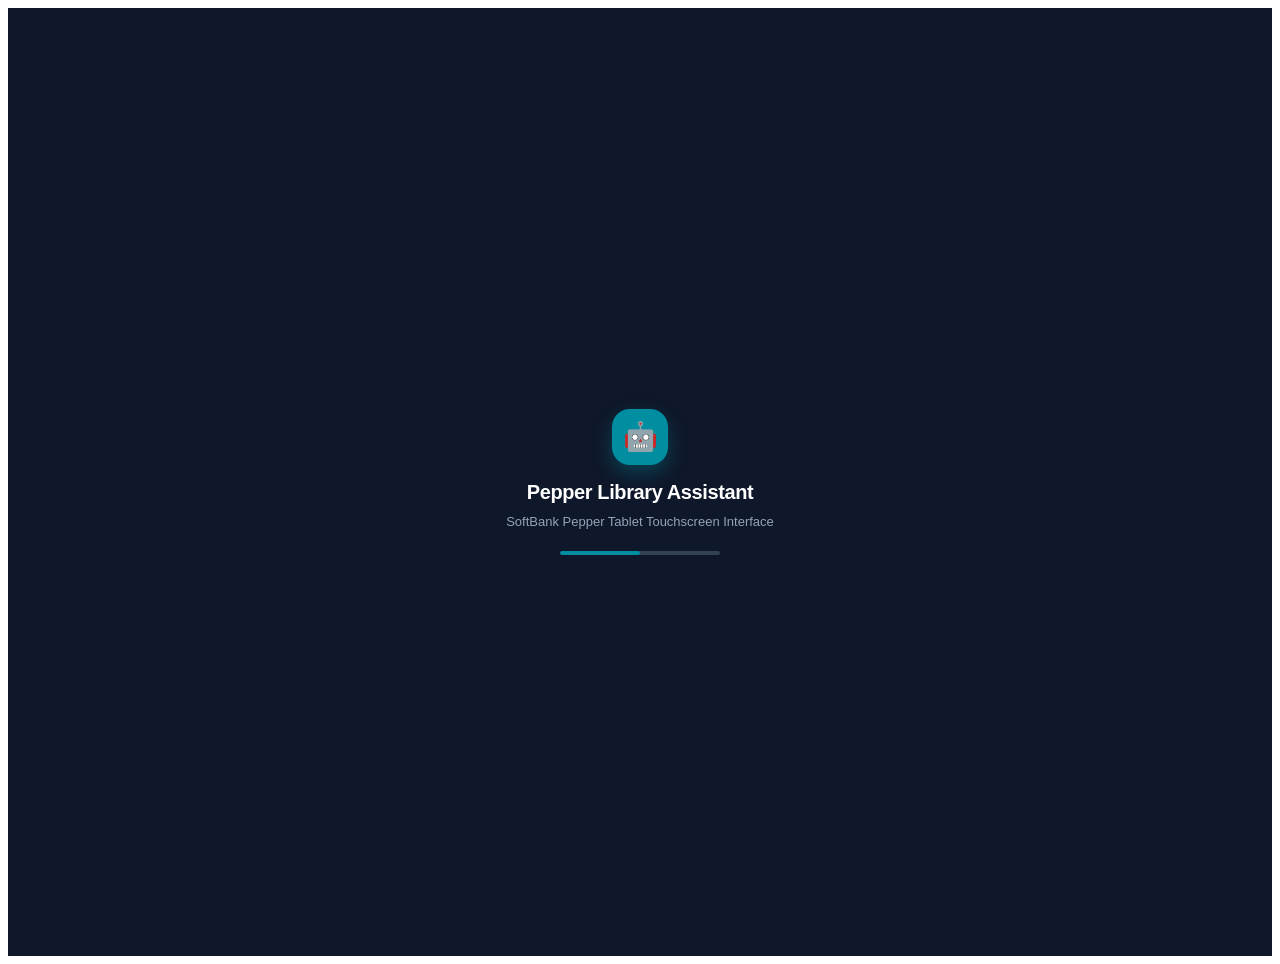
==== index.html @ d13c5a92 "Add files via upload" ====
<!doctype html>
<html lang="en">
  <head>
    <meta charset="UTF-8" />
    <meta name="viewport" content="width=device-width, initial-scale=1.0, maximum-scale=1.0, user-scalable=no, viewport-fit=cover" />
    <title>Pepper Library Assistant - Social Robot Kiosk</title>
    <meta name="description" content="Touchscreen interface for Pepper the social robot in a public library, featuring personalized book services, room bookings, interactive guide, and dynamic in-session privacy notice and sensor controls." />
    <meta property="og:title" content="Pepper Library Assistant - Social Robot Kiosk" />
    <meta property="og:description" content="Touchscreen interface for Pepper the social robot in a public library, featuring personalized book services, room bookings, interactive guide, and dynamic in-session privacy notice and sensor controls." />
    <meta property="og:type" content="website" />
    <meta name="twitter:card" content="summary_large_image" />

    <!-- Early Polyfills for Pepper Robot Tablet (Android 4.4 / 5.1 / 7.1 WebViews & Chrome 39+) -->
    <script>
      (function() {
        // 1. globalThis polyfill
        if (typeof globalThis === 'undefined') {
          window.globalThis = window;
        }

        // 2. crypto.randomUUID fallback
        if (!window.crypto) {
          window.crypto = {};
        }
        if (!window.crypto.randomUUID) {
          window.crypto.randomUUID = function() {
            return 'xxxxxxxx-xxxx-4xxx-yxxx-xxxxxxxxxxxx'.replace(/[xy]/g, function(c) {
              var r = Math.random() * 16 | 0, v = c === 'x' ? r : (r & 0x3 | 0x8);
              return v.toString(16);
            });
          };
        }

        // 3. requestIdleCallback fallback
        if (!window.requestIdleCallback) {
          window.requestIdleCallback = function(cb) {
            return setTimeout(function() { cb({ didTimeout: false, timeRemaining: function() { return 0; } }); }, 50);
          };
          window.cancelIdleCallback = function(id) { clearTimeout(id); };
        }

        // 4. Safe speech synthesis fallback
        if (!window.speechSynthesis) {
          window.speechSynthesis = {
            speak: function() {},
            cancel: function() {},
            getVoices: function() { return []; },
            onvoiceschanged: null
          };
        }

        // 5. Check if user already set lightweight mode
        try {
          if (localStorage.getItem('pepper_lightweight_mode') === 'true') {
            document.documentElement.className += ' pepper-lightweight-mode';
          }
        } catch(e) {}
      })();
    </script>
    <script type="module" crossorigin src="./assets/index-BY1Hb5cr.js"></script>
    <link rel="stylesheet" crossorigin href="./assets/index-Ngk61qVZ.css">
    <script type="module">import'data:text/javascript,if(!import.meta.resolve)throw Error("import.meta.resolve not supported")';import.meta.url;import("_").catch(()=>1);(async function*(){})().next();window.__vite_is_modern_browser=true</script>
    <script type="module">!function(){if(window.__vite_is_modern_browser)return;console.warn("vite: loading legacy chunks, syntax error above and the same error below should be ignored");var e=document.getElementById("vite-legacy-polyfill"),n=document.createElement("script");n.src=e.src,n.onload=function(){System.import(document.getElementById('vite-legacy-entry').getAttribute('data-src'))},document.body.appendChild(n)}();</script>
  </head>
  <body class="bg-slate-100 text-slate-800 antialiased select-none overflow-x-hidden">
    <div id="root">
      <!-- Fast initial splash while tablet CPU loads JavaScript bundle -->
      <div id="pepper-boot-screen" style="min-height:100vh;display:flex;flex-direction:column;align-items:center;justify-content:center;background:#0f172a;color:#f8fafc;font-family:-apple-system,BlinkMacSystemFont,'Segoe UI',Roboto,sans-serif;padding:24px;text-align:center;">
        <div style="width:56px;height:56px;border-radius:18px;background:#008EA0;display:flex;align-items:center;justify-content:center;margin-bottom:16px;box-shadow:0 8px 20px rgba(0,142,160,0.35);font-size:28px;">
          🤖
        </div>
        <h1 style="font-size:20px;font-weight:800;margin:0 0 8px 0;letter-spacing:-0.02em;color:#ffffff;">Pepper Library Assistant</h1>
        <p style="font-size:13px;color:#94a3b8;margin:0 0 20px 0;max-width:320px;line-height:1.5;">SoftBank Pepper Tablet Touchscreen Interface</p>
        <div style="width:160px;height:4px;background:#334155;border-radius:99px;overflow:hidden;position:relative;">
          <div style="width:50%;height:100%;background:#008EA0;border-radius:99px;animation:pepperLoader 1.4s infinite ease-in-out;"></div>
        </div>
        <style>@keyframes pepperLoader{0%{transform:translate(-100%)}to{transform:translate(200%)}}</style>
      </div>
    </div>
    <script nomodule>!function(){var e=document,t=e.createElement("script");if(!("noModule"in t)&&"onbeforeload"in t){var n=!1;e.addEventListener("beforeload",(function(e){if(e.target===t)n=!0;else if(!e.target.hasAttribute("nomodule")||!n)return;e.preventDefault()}),!0),t.type="module",t.src=".",e.head.appendChild(t),t.remove()}}();</script>
    <script nomodule crossorigin id="vite-legacy-polyfill" src="./assets/polyfills-legacy-9m2zp9nM.js"></script>
    <script nomodule crossorigin id="vite-legacy-entry" data-src="./assets/index-legacy-CbdjD0I3.js">System.import(document.getElementById('vite-legacy-entry').getAttribute('data-src'))</script>
  </body>
</html>
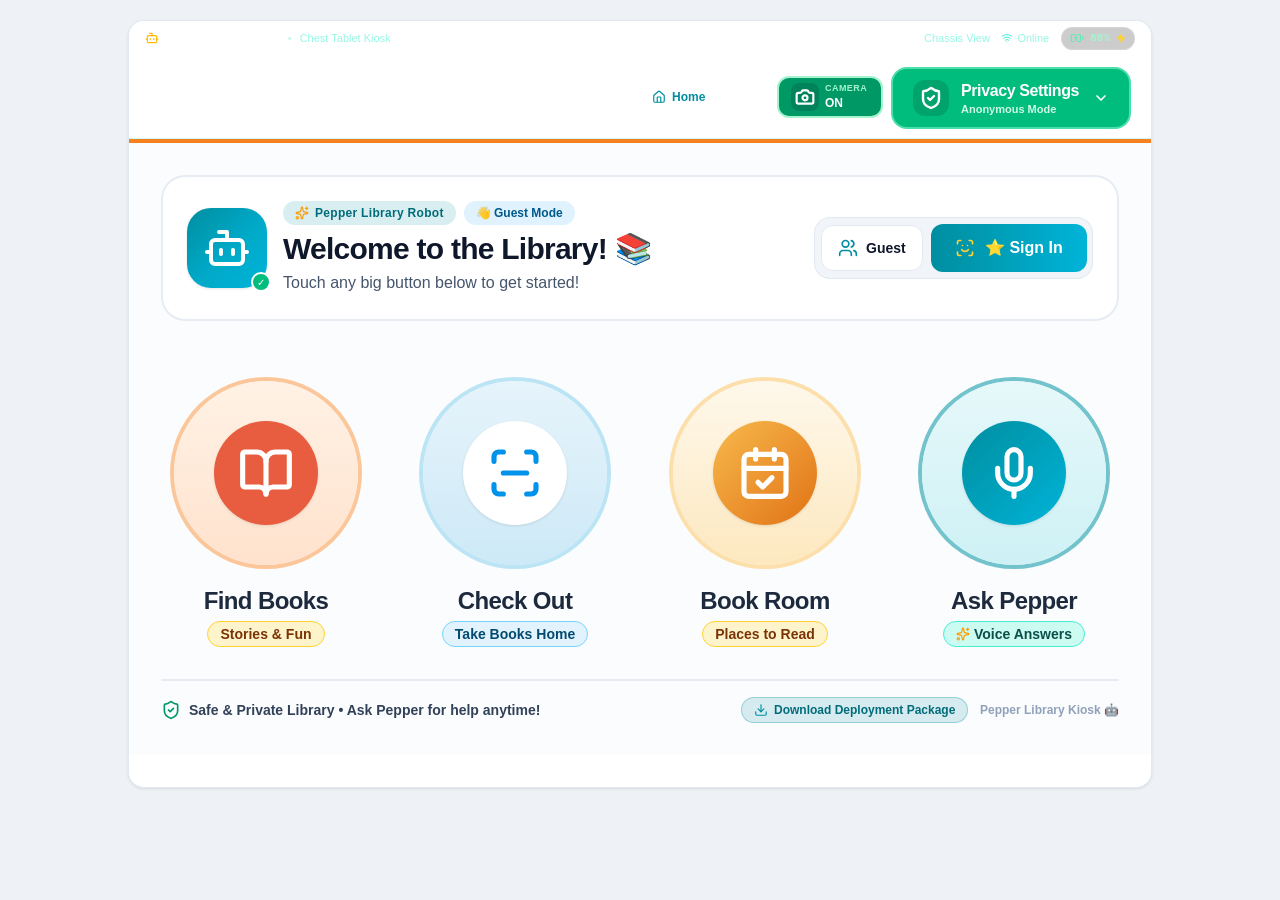
==== commit 2c7ea1e4: "Add files via upload" ====
--- a/index.html
+++ b/index.html
@@ -18,7 +18,80 @@
           window.globalThis = window;
         }
 
-        // 2. crypto.randomUUID fallback
+        // 2. Object.assign polyfill (Chrome < 45)
+        if (typeof Object.assign !== 'function') {
+          Object.assign = function(target) {
+            if (target === undefined || target === null) {
+              throw new TypeError('Cannot convert undefined or null to object');
+            }
+            var output = Object(target);
+            for (var index = 1; index < arguments.length; index++) {
+              var source = arguments[index];
+              if (source !== undefined && source !== null) {
+                for (var nextKey in source) {
+                  if (Object.prototype.hasOwnProperty.call(source, nextKey)) {
+                    output[nextKey] = source[nextKey];
+                  }
+                }
+              }
+            }
+            return output;
+          };
+        }
+
+        // 3. String.prototype polyfills (Chrome < 41)
+        if (!String.prototype.startsWith) {
+          String.prototype.startsWith = function(search, pos) {
+            return this.substr(!pos || pos < 0 ? 0 : +pos, search.length) === search;
+          };
+        }
+        if (!String.prototype.endsWith) {
+          String.prototype.endsWith = function(search, this_len) {
+            if (this_len === undefined || this_len > this.length) this_len = this.length;
+            return this.substring(this_len - search.length, this_len) === search;
+          };
+        }
+        if (!String.prototype.includes) {
+          String.prototype.includes = function(search, start) {
+            return this.indexOf(search, start) !== -1;
+          };
+        }
+
+        // 4. Array.prototype polyfills (Chrome < 47)
+        if (!Array.prototype.includes) {
+          Array.prototype.includes = function(searchElement, fromIndex) {
+            return this.indexOf(searchElement, fromIndex) !== -1;
+          };
+        }
+        if (!Array.prototype.find) {
+          Array.prototype.find = function(predicate) {
+            if (this == null) throw new TypeError('Array.prototype.find called on null or undefined');
+            if (typeof predicate !== 'function') throw new TypeError('predicate must be a function');
+            var list = Object(this);
+            var length = list.length >>> 0;
+            var thisArg = arguments[1];
+            for (var i = 0; i < length; i++) {
+              var value = list[i];
+              if (predicate.call(thisArg, value, i, list)) return value;
+            }
+            return undefined;
+          };
+        }
+        if (!Array.prototype.findIndex) {
+          Array.prototype.findIndex = function(predicate) {
+            if (this == null) throw new TypeError('Array.prototype.findIndex called on null or undefined');
+            if (typeof predicate !== 'function') throw new TypeError('predicate must be a function');
+            var list = Object(this);
+            var length = list.length >>> 0;
+            var thisArg = arguments[1];
+            for (var i = 0; i < length; i++) {
+              if (predicate.call(thisArg, list[i], i, list)) return i;
+            }
+            return -1;
+          };
+        }
+
+        // 5. crypto.randomUUID fallback
         if (!window.crypto) {
           window.crypto = {};
         }
@@ -31,7 +104,7 @@
           };
         }
 
-        // 3. requestIdleCallback fallback
+        // 6. requestIdleCallback fallback
         if (!window.requestIdleCallback) {
           window.requestIdleCallback = function(cb) {
             return setTimeout(function() { cb({ didTimeout: false, timeRemaining: function() { return 0; } }); }, 50);
@@ -39,7 +112,7 @@
           window.cancelIdleCallback = function(id) { clearTimeout(id); };
         }
 
-        // 4. Safe speech synthesis fallback
+        // 7. Safe speech synthesis fallback
         if (!window.speechSynthesis) {
           window.speechSynthesis = {
             speak: function() {},
@@ -49,16 +122,19 @@
           };
         }
 
-        // 5. Check if user already set lightweight mode
+        // 8. Auto-enable lightweight mode for Pepper Tablet (Android WebViews / Low-RAM)
         try {
-          if (localStorage.getItem('pepper_lightweight_mode') === 'true') {
+          var isPepperOrAndroid = /Android|Pepper|Mobile/i.test(navigator.userAgent) || window.screen.width <= 1280;
+          var userSetting = localStorage.getItem('pepper_lightweight_mode');
+          if (userSetting === 'true' || userSetting === null || isPepperOrAndroid) {
             document.documentElement.className += ' pepper-lightweight-mode';
+            if (document.body) document.body.className += ' pepper-tablet-mode';
           }
         } catch(e) {}
       })();
     </script>
-    <script type="module" crossorigin src="./assets/index-BY1Hb5cr.js"></script>
-    <link rel="stylesheet" crossorigin href="./assets/index-Ngk61qVZ.css">
+    <script type="module" crossorigin src="./assets/index-CNbv0RQC.js"></script>
+    <link rel="stylesheet" crossorigin href="./assets/index-7Qwb5c99.css">
     <script type="module">import'data:text/javascript,if(!import.meta.resolve)throw Error("import.meta.resolve not supported")';import.meta.url;import("_").catch(()=>1);(async function*(){})().next();window.__vite_is_modern_browser=true</script>
     <script type="module">!function(){if(window.__vite_is_modern_browser)return;console.warn("vite: loading legacy chunks, syntax error above and the same error below should be ignored");var e=document.getElementById("vite-legacy-polyfill"),n=document.createElement("script");n.src=e.src,n.onload=function(){System.import(document.getElementById('vite-legacy-entry').getAttribute('data-src'))},document.body.appendChild(n)}();</script>
   </head>
@@ -78,8 +154,8 @@
       </div>
     </div>
     <script nomodule>!function(){var e=document,t=e.createElement("script");if(!("noModule"in t)&&"onbeforeload"in t){var n=!1;e.addEventListener("beforeload",(function(e){if(e.target===t)n=!0;else if(!e.target.hasAttribute("nomodule")||!n)return;e.preventDefault()}),!0),t.type="module",t.src=".",e.head.appendChild(t),t.remove()}}();</script>
-    <script nomodule crossorigin id="vite-legacy-polyfill" src="./assets/polyfills-legacy-9m2zp9nM.js"></script>
-    <script nomodule crossorigin id="vite-legacy-entry" data-src="./assets/index-legacy-CbdjD0I3.js">System.import(document.getElementById('vite-legacy-entry').getAttribute('data-src'))</script>
+    <script nomodule crossorigin id="vite-legacy-polyfill" src="./assets/polyfills-legacy-BThvVB6j.js"></script>
+    <script nomodule crossorigin id="vite-legacy-entry" data-src="./assets/index-legacy-BF0voFy_.js">System.import(document.getElementById('vite-legacy-entry').getAttribute('data-src'))</script>
   </body>
 </html>
 
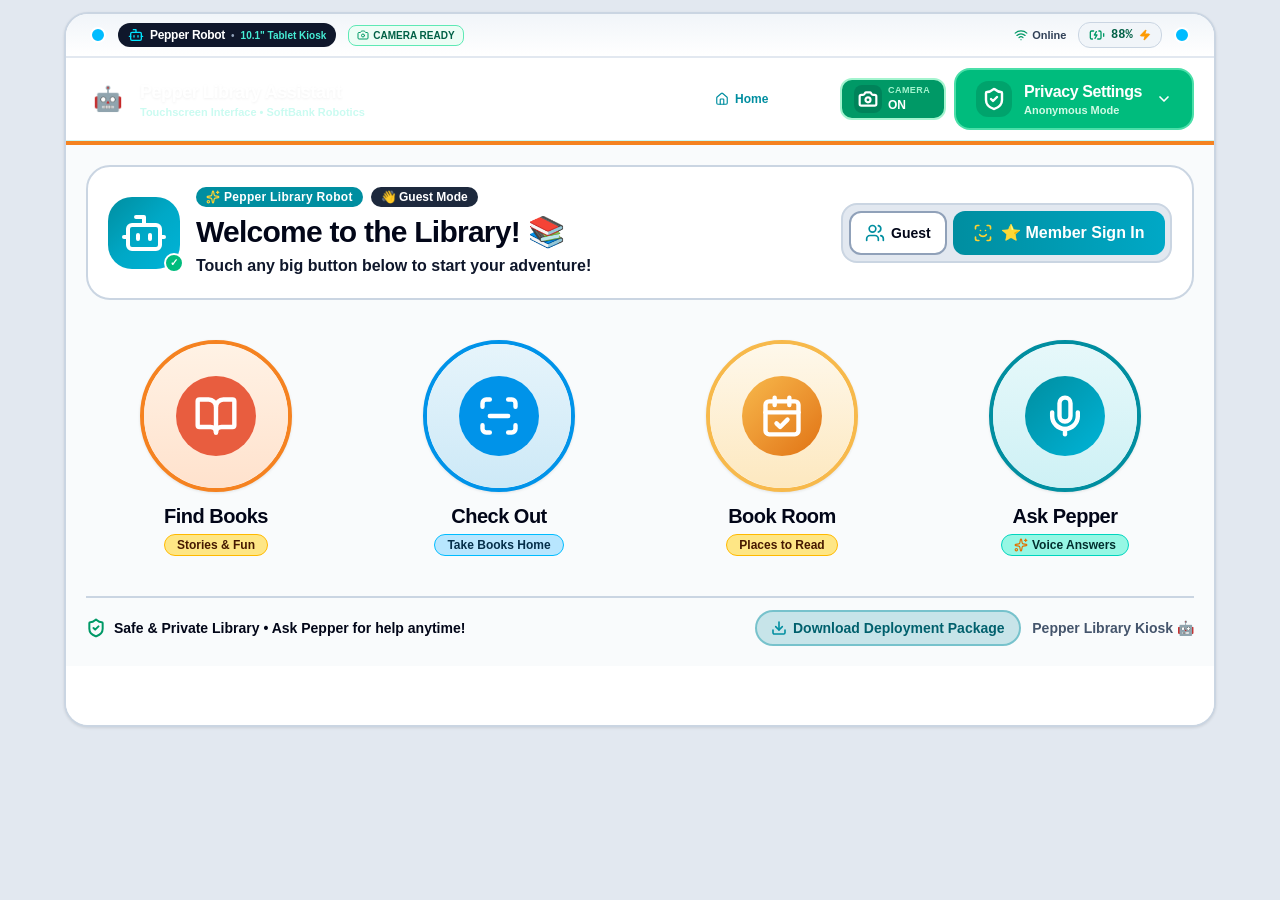
==== commit 08934a16: "Add files via upload" ====
--- a/index.html
+++ b/index.html
@@ -131,31 +131,82 @@
             if (document.body) document.body.className += ' pepper-tablet-mode';
           }
         } catch(e) {}
+        // 9. Auto-detect older Pepper WebView (Chrome < 61) and instantly load lite edition without pausing
+        try {
+          var supportsModules = 'noModule' in HTMLScriptElement.prototype;
+          var isPepperOrOldBrowser = !supportsModules || /Android\s*[45]|Pepper|Chrome\/[34]/i.test(navigator.userAgent);
+          if (isPepperOrOldBrowser && window.location.pathname.indexOf('pepper-tablet-lite') === -1) {
+            window.location.replace('/pepper-tablet-lite.html');
+          }
+        } catch(e) {}
       })();
     </script>
-    <script type="module" crossorigin src="./assets/index-CNbv0RQC.js"></script>
-    <link rel="stylesheet" crossorigin href="./assets/index-7Qwb5c99.css">
+    <script type="module" id="pepper-inlined-bundle">
+import'data:text/javascript,"assets/index-BffGiLJK.js";if(!import.meta.resolve)throw Error("import.meta.resolve not supported")';export function __vite_legacy_guard(){import.meta.url,import(`_`).catch(()=>1),(async function*(){})().next()}var e=Object.create,t=Object.defineProperty,n=Object.getOwnPropertyDescriptor,r=Object.getOwnPropertyNames,i=Object.getPrototypeOf,a=Object.prototype.hasOwnProperty,o=(e,t)=>()=>(t||(e((t={exports:{}}).exports,t),e=null),t.exports),s=(e,i,o,s)=>{if(i&&typeof i==`object`||typeof i==`function`)for(var c=r(i),l=0,u=c.length,d;l<u;l++)d=c[l],!a.call(e,d)&&d!==o&&t(e,d,{get:(e=>i[e]).bind(null,d),enumerable:!(s=n(i,d))||s.enumerable});return e},c=(n,r,o)=>(o=n==null?{}:e(i(n)),s(r||!n||!n.__esModule||!a.call(n,`default`)?t(o,`default`,{value:n,enumerable:!0}):o,n));(function(){let e=document.createElement(`link`).relList;if(e&&e.supports&&e.supports(`modulepreload`))return;for(let e of document.querySelectorAll(`link[rel="modulepreload"]`))n(e);new MutationObserver(e=>{for(let t of e)if(t.type===`childList`)for(let e of t.addedNodes)e.tagName===`LINK`&&e.rel===`modulepreload`&&n(e)}).observe(document,{childList:!0,subtree:!0});function t(e){let t={};return e.integrity&&(t.integrity=e.integrity),e.referrerPolicy&&(t.referrerPolicy=e.referrerPolicy),t.credentials=e.crossOrigin===`use-credentials`?`include`:e.crossOrigin===`anonymous`?`omit`:`same-origin`,t}function n(e){if(e.ep)return;e.ep=!0;let n=t(e);fetch(e.href,n)}})();var l=o((e=>{var t=Symbol.for(`react.transitional.element`),n=Symbol.for(`react.portal`),r=Symbol.for(`react.fragment`),i=Symbol.for(`react.strict_mode`),a=Symbol.for(`react.profiler`),o=Symbol.for(`react.consumer`),s=Symbol.for(`react.context`),c=Symbol.for(`react.forward_ref`),l=Symbol.for(`react.suspense`),u=Symbol.for(`react.memo`),d=Symbol.for(`react.lazy`),f=Symbol.for(`react.activity`),p=Symbol.for(`react.view_transition`),m=Symbol.iterator;function h(e){return typeof e!=`object`||!e?null:(e=m&&e[m]||e[`@@iterator`],typeof e==`function`?e:null)}var g={isMounted:function(){return!1},enqueueForceUpdate:function(){},enqueueReplaceState:function(){},enqueueSetState:function(){}},_=Object.assign,v={};function y(e,t,n){this.props=e,this.context=t,this.refs=v,this.updater=n||g}y.prototype.isReactComponent={},y.prototype.setState=function(e,t){if(typeof e!=`object`&&typeof e!=`function`&&e!=null)throw Error(`takes an object of state variables to update or a function which returns an object of state variables.`);this.updater.enqueueSetState(this,e,t,`setState`)},y.prototype.forceUpdate=function(e){this.updater.enqueueForceUpdate(this,e,`forceUpdate`)};function b(){}b.prototype=y.prototype;function x(e,t,n){this.props=e,this.context=t,this.refs=v,this.updater=n||g}var S=x.prototype=new b;S.constructor=x,_(S,y.prototype),S.isPureReactComponent=!0;var ee=Array.isArray;function te(){}var C={H:null,A:null,T:null,S:null},ne=Object.prototype.hasOwnProperty;function w(e,n,r){var i=r.ref;return{$$typeof:t,type:e,key:n,ref:i===void 0?null:i,props:r}}function T(e,t){return w(e.type,t,e.props)}function E(e){return typeof e==`object`&&!!e&&e.$$typeof===t}function re(e){var t={"=":`=0`,":":`=2`};return`$`+e.replace(/[=:]/g,function(e){return t[e]})}var ie=/\/+/g;function ae(e,t){return typeof e==`object`&&e&&e.key!=null?re(``+e.key):t.toString(36)}function D(e){switch(e.status){case`fulfilled`:return e.value;case`rejected`:throw e.reason;default:switch(typeof e.status==`string`?e.then(te,te):(e.status=`pending`,e.then(function(t){e.status===`pending`&&(e.status=`fulfilled`,e.value=t)},function(t){e.status===`pending`&&(e.status=`rejected`,e.reason=t)})),e.status){case`fulfilled`:return e.value;case`rejected`:throw e.reason}}throw e}function oe(e,r,i,a,o){var s=typeof e;(s===`undefined`||s===`boolean`)&&(e=null);var c=!1;if(e===null)c=!0;else switch(s){case`bigint`:case`string`:case`number`:c=!0;break;case`object`:switch(e.$$typeof){case t:case n:c=!0;break;case d:return c=e._init,oe(c(e._payload),r,i,a,o)}}if(c)return o=o(e),c=a===``?`.`+ae(e,0):a,ee(o)?(i=``,c!=null&&(i=c.replace(ie,`$&/`)+`/`),oe(o,r,i,``,function(e){return e})):o!=null&&(E(o)&&(o=T(o,i+(o.key==null||e&&e.key===o.key?``:(``+o.key).replace(ie,`$&/`)+`/`)+c)),r.push(o)),1;c=0;var l=a===``?`.`:a+`:`;if(ee(e))for(var u=0;u<e.length;u++)a=e[u],s=l+ae(a,u),c+=oe(a,r,i,s,o);else if(u=h(e),typeof u==`function`)for(e=u.call(e),u=0;!(a=e.next()).done;)a=a.value,s=l+ae(a,u++),c+=oe(a,r,i,s,o);else if(s===`object`){if(typeof e.then==`function`)return oe(D(e),r,i,a,o);throw r=String(e),Error(`Objects are not valid as a React child (found: `+(r===`[object Object]`?`object with keys {`+Object.keys(e).join(`, `)+`}`:r)+`). If you meant to render a collection of children, use an array instead.`)}return c}function O(e,t,n){if(e==null)return e;var r=[],i=0;return oe(e,r,``,``,function(e){return t.call(n,e,i++)}),r}function se(e){if(e._status===-1){var t=e._result,n=t();n.then(function(t){(e._status===0||e._status===-1)&&(e._status=1,e._result=t,n.status===void 0&&(n.status=`fulfilled`,n.value=t))},function(t){(e._status===0||e._status===-1)&&(e._status=2,e._result=t,n.status===void 0&&(n.status=`rejected`,n.reason=t))}),e._status===-1&&(e._status=0,e._result=n)}if(e._status===1)return e._result.default;throw e._result}var ce=typeof reportError==`function`?reportError:function(e){if(typeof window==`object`&&typeof window.ErrorEvent==`function`){var t=new window.ErrorEvent(`error`,{bubbles:!0,cancelable:!0,message:typeof e==`object`&&e&&typeof e.message==`string`?String(e.message):String(e),error:e});if(!window.dispatchEvent(t))return}else if(typeof process==`object`&&typeof process.emit==`function`){process.emit(`uncaughtException`,e);return}console.error(e)};function le(e){var t=C.T,n={};n.types=t===null?null:t.types,C.T=n;try{var r=e(),i=C.S;i!==null&&i(n,r),typeof r==`object`&&r&&typeof r.then==`function`&&r.then(te,ce)}catch(e){ce(e)}finally{t!==null&&n.types!==null&&(t.types=n.types),C.T=t}}function ue(e){var t=C.T;if(t!==null){var n=t.types;n===null?t.types=[e]:n.indexOf(e)===-1&&n.push(e)}else le(ue.bind(null,e))}var k={map:O,forEach:function(e,t,n){O(e,function(){t.apply(this,arguments)},n)},count:function(e){var t=0;return O(e,function(){t++}),t},toArray:function(e){return O(e,function(e){return e})||[]},only:function(e){if(!E(e))throw Error(`React.Children.only expected to receive a single React element child.`);return e}};e.Activity=f,e.Children=k,e.Component=y,e.Fragment=r,e.Profiler=a,e.PureComponent=x,e.StrictMode=i,e.Suspense=l,e.ViewTransition=p,e.__CLIENT_INTERNALS_DO_NOT_USE_OR_WARN_USERS_THEY_CANNOT_UPGRADE=C,e.__COMPILER_RUNTIME={__proto__:null,c:function(e){return C.H.useMemoCache(e)}},e.addTransitionType=ue,e.cache=function(e){return function(){return e.apply(null,arguments)}},e.cacheSignal=function(){return null},e.cloneElement=function(e,t,n){if(e==null)throw Error(`The argument must be a React element, but you passed `+e+`.`);var r=_({},e.props),i=e.key;if(t!=null)for(a in t.key!==void 0&&(i=``+t.key),t)!ne.call(t,a)||a===`key`||a===`__self`||a===`__source`||a===`ref`&&t.ref===void 0||(r[a]=t[a]);var a=arguments.length-2;if(a===1)r.children=n;else if(1<a){for(var o=Array(a),s=0;s<a;s++)o[s]=arguments[s+2];r.children=o}return w(e.type,i,r)},e.createContext=function(e){return e={$$typeof:s,_currentValue:e,_currentValue2:e,_threadCount:0,Provider:null,Consumer:null},e.Provider=e,e.Consumer={$$typeof:o,_context:e},e},e.createElement=function(e,t,n){var r,i={},a=null;if(t!=null)for(r in t.key!==void 0&&(a=``+t.key),t)ne.call(t,r)&&r!==`key`&&r!==`__self`&&r!==`__source`&&(i[r]=t[r]);var o=arguments.length-2;if(o===1)i.children=n;else if(1<o){for(var s=Array(o),c=0;c<o;c++)s[c]=arguments[c+2];i.children=s}if(e&&e.defaultProps)for(r in o=e.defaultProps,o)i[r]===void 0&&(i[r]=o[r]);return w(e,a,i)},e.createRef=function(){return{current:null}},e.forwardRef=function(e){return{$$typeof:c,render:e}},e.isValidElement=E,e.lazy=function(e){return{$$typeof:d,_payload:{_status:-1,_result:e},_init:se}},e.memo=function(e,t){return{$$typeof:u,type:e,compare:t===void 0?null:t}},e.startTransition=le,e.unstable_useCacheRefresh=function(){return C.H.useCacheRefresh()},e.use=function(e){return C.H.use(e)},e.useActionState=function(e,t,n){return C.H.useActionState(e,t,n)},e.useCallback=function(e,t){return C.H.useCallback(e,t)},e.useContext=function(e){return C.H.useContext(e)},e.useDebugValue=function(){},e.useDeferredValue=function(e,t){return C.H.useDeferredValue(e,t)},e.useEffect=function(e,t){return C.H.useEffect(e,t)},e.useEffectEvent=function(e){return C.H.useEffectEvent(e)},e.useId=function(){return C.H.useId()},e.useImperativeHandle=function(e,t,n){return C.H.useImperativeHandle(e,t,n)},e.useInsertionEffect=function(e,t){return C.H.useInsertionEffect(e,t)},e.useLayoutEffect=function(e,t){return C.H.useLayoutEffect(e,t)},e.useMemo=function(e,t){return C.H.useMemo(e,t)},e.useOptimistic=function(e,t){return C.H.useOptimistic(e,t)},e.useReducer=function(e,t,n){return C.H.useReducer(e,t,n)},e.useRef=function(e){return C.H.useRef(e)},e.useState=function(e){return C.H.useState(e)},e.useSyncExternalStore=function(e,t,n){return C.H.useSyncExternalStore(e,t,n)},e.useTransition=function(){return C.H.useTransition()},e.version=`19.3.0`})),u=o(((e,t)=>{t.exports=l()})),d=o((e=>{function t(e,t){var n=e.length;e.push(t);a:for(;0<n;){var r=n-1>>>1,a=e[r];if(0<i(a,t))e[r]=t,e[n]=a,n=r;else break a}}function n(e){return e.length===0?null:e[0]}function r(e){if(e.length===0)return null;var t=e[0],n=e.pop();if(n!==t){e[0]=n;a:for(var r=0,a=e.length,o=a>>>1;r<o;){var s=2*(r+1)-1,c=e[s],l=s+1,u=e[l];if(0>i(c,n))l<a&&0>i(u,c)?(e[r]=u,e[l]=n,r=l):(e[r]=c,e[s]=n,r=s);else if(l<a&&0>i(u,n))e[r]=u,e[l]=n,r=l;else break a}}return t}function i(e,t){var n=e.sortIndex-t.sortIndex;return n===0?e.id-t.id:n}if(e.unstable_now=void 0,typeof performance==`object`&&typeof performance.now==`function`){var a=performance;e.unstable_now=function(){return a.now()}}else{var o=Date,s=o.now();e.unstable_now=function(){return o.now()-s}}var c=[],l=[],u=1,d=null,f=3,p=!1,m=!1,h=!1,g=!1,_=typeof setTimeout==`function`?setTimeout:null,v=typeof clearTimeout==`function`?clearTimeout:null,y=typeof setImmediate<`u`?setImmediate:null;function b(e){for(var i=n(l);i!==null;){if(i.callback===null)r(l);else if(i.startTime<=e)r(l),i.sortIndex=i.expirationTime,t(c,i);else break;i=n(l)}}function x(e){if(h=!1,b(e),!m){if(n(c)!==null)m=!0,S||(S=!0,T());else{var t=n(l);t!==null&&ie(x,t.startTime-e)}}}var S=!1,ee=-1,te=5,C=-1;function ne(){return g?!0:!(e.unstable_now()-C<te)}function w(){if(g=!1,S){var t=e.unstable_now();C=t;var i=!0;try{a:{m=!1,h&&(h=!1,v(ee),ee=-1),p=!0;var a=f;try{b:{for(b(t),d=n(c);d!==null&&!(d.expirationTime>t&&ne());){var o=d.callback;if(typeof o==`function`){d.callback=null,f=d.priorityLevel;var s=o(d.expirationTime<=t);if(t=e.unstable_now(),typeof s==`function`){d.callback=s,b(t),i=!0;break b}d===n(c)&&r(c),b(t)}else r(c);d=n(c)}if(d!==null)i=!0;else{var u=n(l);u!==null&&ie(x,u.startTime-t),i=!1}}break a}finally{d=null,f=a,p=!1}i=void 0}}finally{i?T():S=!1}}}var T;if(typeof y==`function`)T=function(){y(w)};else if(typeof MessageChannel<`u`){var E=new MessageChannel,re=E.port2;E.port1.onmessage=w,T=function(){re.postMessage(null)}}else T=function(){_(w,0)};function ie(t,n){ee=_(function(){t(e.unstable_now())},n)}e.unstable_IdlePriority=5,e.unstable_ImmediatePriority=1,e.unstable_LowPriority=4,e.unstable_NormalPriority=3,e.unstable_Profiling=null,e.unstable_UserBlockingPriority=2,e.unstable_cancelCallback=function(e){e.callback=null},e.unstable_forceFrameRate=function(e){0>e||125<e?console.error(`forceFrameRate takes a positive int between 0 and 125, forcing frame rates higher than 125 fps is not supported`):te=0<e?Math.floor(1e3/e):5},e.unstable_getCurrentPriorityLevel=function(){return f},e.unstable_next=function(e){switch(f){case 1:case 2:case 3:var t=3;break;default:t=f}var n=f;f=t;try{return e()}finally{f=n}},e.unstable_requestPaint=function(){g=!0},e.unstable_runWithPriority=function(e,t){switch(e){case 1:case 2:case 3:case 4:case 5:break;default:e=3}var n=f;f=e;try{return t()}finally{f=n}},e.unstable_scheduleCallback=function(r,i,a){var o=e.unstable_now();switch(typeof a==`object`&&a?(a=a.delay,a=typeof a==`number`&&0<a?o+a:o):a=o,r){case 1:var s=-1;break;case 2:s=250;break;case 5:s=1073741823;break;case 4:s=1e4;break;default:s=5e3}return s=a+s,r={id:u++,callback:i,priorityLevel:r,startTime:a,expirationTime:s,sortIndex:-1},a>o?(r.sortIndex=a,t(l,r),n(c)===null&&r===n(l)&&(h?(v(ee),ee=-1):h=!0,ie(x,a-o))):(r.sortIndex=s,t(c,r),m||p||(m=!0,S||(S=!0,T()))),r},e.unstable_shouldYield=ne,e.unstable_wrapCallback=function(e){var t=f;return function(){var n=f;f=t;try{return e.apply(this,arguments)}finally{f=n}}}})),f=o(((e,t)=>{t.exports=d()})),p=o((e=>{var t=u();function n(e){var t=`https://react.dev/errors/`+e;if(1<arguments.length){t+=`?args[]=`+encodeURIComponent(arguments[1]);for(var n=2;n<arguments.length;n++)t+=`&args[]=`+encodeURIComponent(arguments[n])}return`Minified React error #`+e+`; visit `+t+` for the full message or use the non-minified dev environment for full errors and additional helpful warnings.`}function r(){}var i={d:{f:r,r:function(){throw Error(n(522))},D:r,C:r,L:r,m:r,X:r,S:r,M:r},p:0,findDOMNode:null},a=Symbol.for(`react.portal`),o=Symbol.for(`react.recoverable`),s=Symbol.for(`react.optimistic_key`);function c(e,t,n){var r=3<arguments.length&&arguments[3]!==void 0?arguments[3]:null;return{$$typeof:a,key:r==null?null:r===s?s:``+r,children:e,containerInfo:t,implementation:n}}var l=t.__CLIENT_INTERNALS_DO_NOT_USE_OR_WARN_USERS_THEY_CANNOT_UPGRADE;function d(e,t){if(e===`font`)return``;if(typeof t==`string`)return t===`use-credentials`?t:``}e.__DOM_INTERNALS_DO_NOT_USE_OR_WARN_USERS_THEY_CANNOT_UPGRADE=i,e.browser=function(e){return{$$typeof:o,_reason:e}},e.createPortal=function(e,t){var r=2<arguments.length&&arguments[2]!==void 0?arguments[2]:null;if(!t||t.nodeType!==1&&t.nodeType!==9&&t.nodeType!==11)throw Error(n(299));return c(e,t,null,r)},e.flushSync=function(e){var t=l.T,n=i.p;try{if(l.T=null,i.p=2,e)return e()}finally{l.T=t,i.p=n,i.d.f()}},e.preconnect=function(e,t){typeof e==`string`&&(t?(t=t.crossOrigin,t=typeof t==`string`?t===`use-credentials`?t:``:void 0):t=null,i.d.C(e,t))},e.prefetchDNS=function(e){typeof e==`string`&&i.d.D(e)},e.preinit=function(e,t){if(typeof e==`string`&&t&&typeof t.as==`string`){var n=t.as,r=d(n,t.crossOrigin),a=typeof t.integrity==`string`?t.integrity:void 0,o=typeof t.fetchPriority==`string`?t.fetchPriority:void 0;n===`style`?i.d.S(e,typeof t.precedence==`string`?t.precedence:void 0,{crossOrigin:r,integrity:a,fetchPriority:o}):n===`script`&&i.d.X(e,{crossOrigin:r,integrity:a,fetchPriority:o,nonce:typeof t.nonce==`string`?t.nonce:void 0})}},e.preinitModule=function(e,t){if(typeof e==`string`){if(typeof t==`object`&&t){if(t.as==null||t.as===`script`){var n=d(t.as,t.crossOrigin);i.d.M(e,{crossOrigin:n,integrity:typeof t.integrity==`string`?t.integrity:void 0,nonce:typeof t.nonce==`string`?t.nonce:void 0,fetchPriority:typeof t.fetchPriority==`string`?t.fetchPriority:void 0})}}else t??i.d.M(e)}},e.preload=function(e,t){if(typeof e==`string`&&typeof t==`object`&&t&&typeof t.as==`string`){var n=t.as,r=d(n,t.crossOrigin);i.d.L(e,n,{crossOrigin:r,integrity:typeof t.integrity==`string`?t.integrity:void 0,nonce:typeof t.nonce==`string`?t.nonce:void 0,type:typeof t.type==`string`?t.type:void 0,fetchPriority:typeof t.fetchPriority==`string`?t.fetchPriority:void 0,referrerPolicy:typeof t.referrerPolicy==`string`?t.referrerPolicy:void 0,imageSrcSet:typeof t.imageSrcSet==`string`?t.imageSrcSet:void 0,imageSizes:typeof t.imageSizes==`string`?t.imageSizes:void 0,media:typeof t.media==`string`?t.media:void 0})}},e.preloadModule=function(e,t){if(typeof e==`string`){if(t){var n=d(t.as,t.crossOrigin);i.d.m(e,{as:typeof t.as==`string`&&t.as!==`script`?t.as:void 0,crossOrigin:n,integrity:typeof t.integrity==`string`?t.integrity:void 0,nonce:typeof t.nonce==`string`?t.nonce:void 0,fetchPriority:typeof t.fetchPriority==`string`?t.fetchPriority:void 0})}else i.d.m(e)}},e.requestFormReset=function(e){i.d.r(e)},e.unstable_batchedUpdates=function(e,t){return e(t)},e.useFormState=function(e,t,n){return l.H.useFormState(e,t,n)},e.useFormStatus=function(){return l.H.useHostTransitionStatus()},e.version=`19.3.0`})),m=o(((e,t)=>{function n(){if(typeof __REACT_DEVTOOLS_GLOBAL_HOOK__<`u`&&typeof __REACT_DEVTOOLS_GLOBAL_HOOK__.checkDCE==`function`)try{__REACT_DEVTOOLS_GLOBAL_HOOK__.checkDCE(n)}catch(e){console.error(e)}}n(),t.exports=p()})),h=o((e=>{var t=f(),n=u(),r=m();function i(e){var t=`https://react.dev/errors/`+e;if(1<arguments.length){t+=`?args[]=`+encodeURIComponent(arguments[1]);for(var n=2;n<arguments.length;n++)t+=`&args[]=`+encodeURIComponent(arguments[n])}return`Minified React error #`+e+`; visit `+t+` for the full message or use the non-minified dev environment for full errors and additional helpful warnings.`}function a(e){return!(!e||e.nodeType!==1&&e.nodeType!==9&&e.nodeType!==11)}function o(e){for(var t=e,n=t;n&&!n.alternate;)t=n,t.flags&4098&&(e=t.return),n=t.return;for(;t.return;)t=t.return;return t.tag===3?e:null}function s(e){if(e.tag===13){var t=e.memoizedState;if(t===null&&(e=e.alternate,e!==null&&(t=e.memoizedState)),t!==null)return t.dehydrated}return null}function c(e){if(e.tag===31){var t=e.memoizedState;if(t===null&&(e=e.alternate,e!==null&&(t=e.memoizedState)),t!==null)return t.dehydrated}return null}function l(e){if(o(e)!==e)throw Error(i(188))}function d(e){var t=e.alternate;if(!t){if(t=o(e),t===null)throw Error(i(188));return t===e?e:null}for(var n=e,r=t;;){var a=n.return;if(a===null)break;var s=a.alternate;if(s===null){if(r=a.return,r!==null){n=r;continue}break}if(a.child===s.child){for(s=a.child;s;){if(s===n)return l(a),e;if(s===r)return l(a),t;s=s.sibling}throw Error(i(188))}if(n.return!==r.return)n=a,r=s;else{for(var c=!1,u=a.child;u;){if(u===n){c=!0,n=a,r=s;break}if(u===r){c=!0,r=a,n=s;break}u=u.sibling}if(!c){for(u=s.child;u;){if(u===n){c=!0,n=s,r=a;break}if(u===r){c=!0,r=s,n=a;break}u=u.sibling}if(!c)throw Error(i(189))}}if(n.alternate!==r)throw Error(i(190))}if(n.tag!==3)throw Error(i(188));return n.stateNode.current===n?e:t}function p(e){var t=e.tag;if(t===5||t===26||t===27||t===6)return e;for(e=e.child;e!==null;){if(t=p(e),t!==null)return t;e=e.sibling}return null}function h(e,t,n,r,i,a){for(;e!==null;){if((e.tag===5||e.tag===27||e.tag===6)&&n(e,r,i,a)||(e.tag!==22||e.memoizedState===null)&&(t||e.tag!==5&&e.tag!==27)&&h(e.child,t,n,r,i,a))return!0;e=e.sibling}return!1}function g(e){for(e=e.return;e!==null;){if(e.tag===3||e.tag===5||e.tag===27)return e;e=e.return}return null}function _(e){var t=!1;for(e=e.return;e!==null&&(e.tag===4&&(t=!0),e.tag!==3&&e.tag!==5&&e.tag!==27);)e=e.return;return t}function v(e){var t=[null,null],n=g(e);return n===null||y(t,e,n.child,{foundSelf:!1}),t}function y(e,t,n,r){for(;n!==null;){if(n===t)r.foundSelf=!0;else if(n.tag===5||n.tag===27||n.tag===6){if(r.foundSelf)return e[1]=n,!0;e[0]=n}else if((n.tag!==22||n.memoizedState===null)&&y(e,t,n.child,r))return!0;n=n.sibling}return!1}function b(e){switch(e.tag){case 5:case 27:case 6:return e.stateNode;case 3:return e.stateNode.containerInfo;default:throw Error(i(559))}}var x=null,S=null;function ee(e,t,n){return e===n||e===t&&(x=e,!0)}function te(e,t,n){return e===n?(S=e,!1):e===t&&(S!==null&&(x=e),!0)}function C(e){if(e===null)return null;do e=e===null?null:e.return;while(e&&e.tag!==5&&e.tag!==27&&e.tag!==3);return e||null}function ne(e,t,n){for(var r=0,i=e;i;i=n(i))r++;i=0;for(var a=t;a;a=n(a))i++;for(;0<r-i;)e=n(e),r--;for(;0<i-r;)t=n(t),i--;for(;r--;){if(e===t||t!==null&&e===t.alternate)return e;e=n(e),t=n(t)}return null}var w=Object.assign,T=Symbol.for(`react.element`),E=Symbol.for(`react.transitional.element`),re=Symbol.for(`react.portal`),ie=Symbol.for(`react.fragment`),ae=Symbol.for(`react.strict_mode`),D=Symbol.for(`react.profiler`),oe=Symbol.for(`react.consumer`),O=Symbol.for(`react.context`),se=Symbol.for(`react.forward_ref`),ce=Symbol.for(`react.suspense`),le=Symbol.for(`react.suspense_list`),ue=Symbol.for(`react.memo`),k=Symbol.for(`react.lazy`),A=Symbol.for(`react.activity`),j=Symbol.for(`react.legacy_hidden`),de=Symbol.for(`react.memo_cache_sentinel`),fe=Symbol.for(`react.view_transition`),pe=Symbol.for(`react.recoverable`),me=Symbol.iterator;function he(e){return typeof e!=`object`||!e?null:(e=me&&e[me]||e[`@@iterator`],typeof e==`function`?e:null)}var ge=Symbol.for(`react.client.reference`);function _e(e){if(e==null)return null;if(typeof e==`function`)return e.$$typeof===ge?null:e.displayName||e.name||null;if(typeof e==`string`)return e;switch(e){case ie:return`Fragment`;case D:return`Profiler`;case ae:return`StrictMode`;case ce:return`Suspense`;case le:return`SuspenseList`;case A:return`Activity`;case fe:return`ViewTransition`}if(typeof e==`object`)switch(e.$$typeof){case re:return`Portal`;case O:return e.displayName||`Context`;case oe:return(e._context.displayName||`Context`)+`.Consumer`;case se:var t=e.render;return e=e.displayName,e||(e=t.displayName||t.name||``,e=e===``?`ForwardRef`:`ForwardRef(`+e+`)`),e;case ue:return t=e.displayName||null,t===null?_e(e.type)||`Memo`:t;case k:t=e._payload,e=e._init;try{return _e(e(t))}catch{}}return null}var ve=Array.isArray,M=n.__CLIENT_INTERNALS_DO_NOT_USE_OR_WARN_USERS_THEY_CANNOT_UPGRADE,N=r.__DOM_INTERNALS_DO_NOT_USE_OR_WARN_USERS_THEY_CANNOT_UPGRADE,ye={pending:!1,data:null,method:null,action:null},be=[],xe=-1;function Se(e){return{current:e}}function Ce(e){0>xe||(e.current=be[xe],be[xe]=null,xe--)}function P(e,t){xe++,be[xe]=e.current,e.current=t}var we=Se(null),Te=Se(null),Ee=Se(null),De=Se(null);function Oe(e,t){switch(P(Ee,t),P(Te,e),P(we,null),t.nodeType){case 9:case 11:e=(e=t.documentElement)&&(e=e.namespaceURI)?up(e):0;break;default:if(e=t.tagName,t=t.namespaceURI)t=up(t),e=dp(t,e);else switch(e){case`svg`:e=1;break;case`math`:e=2;break;default:e=0}}Ce(we),P(we,e)}function ke(){Ce(we),Ce(Te),Ce(Ee)}function Ae(e){var t=e.memoizedState;t!==null&&(sh._currentValue=t.memoizedState,P(De,e)),t=we.current;var n=dp(t,e.type);t!==n&&(P(Te,e),P(we,n))}function je(e){Te.current===e&&(Ce(we),Ce(Te)),De.current===e&&(Ce(De),sh._currentValue=ye)}var Me,Ne;function Pe(e){if(Me===void 0)try{throw Error()}catch(e){var t=e.stack.trim().match(/\n( *(at )?)/);Me=t&&t[1]||``,Ne=-1<e.stack.indexOf(`
+    at`)?` (<anonymous>)`:-1<e.stack.indexOf(`@`)?`@unknown:0:0`:``}return`
+`+Me+e+Ne}var Fe=!1;function Ie(e,t){if(!e||Fe)return``;Fe=!0;var n=Error.prepareStackTrace;Error.prepareStackTrace=void 0;try{var r={DetermineComponentFrameRoot:function(){try{if(t){var n=function(){throw Error()};if(Object.defineProperty(n.prototype,"props",{set:function(){throw Error()}}),typeof Reflect==`object`&&Reflect.construct){try{Reflect.construct(n,[])}catch(e){var r=e}Reflect.construct(e,[],n)}else{try{n.call()}catch(e){r=e}n=!1;try{var i=Object.getOwnPropertyDescriptor(e.prototype,`props`);Object.defineProperty(e.prototype,"props",{configurable:!0,set:function(){throw Error()}}),n=!0,new e}finally{n&&(i===void 0?delete e.prototype.props:Object.defineProperty(e.prototype,"props",i))}}}else{try{throw Error()}catch(e){r=e}(n=e())&&typeof n.catch==`function`&&n.catch(function(){})}}catch(e){if(e&&r&&typeof e.stack==`string`)return[e.stack,r.stack]}return[null,null]}};r.DetermineComponentFrameRoot.displayName=`DetermineComponentFrameRoot`;var i=Object.getOwnPropertyDescriptor(r.DetermineComponentFrameRoot,`name`);i&&i.configurable&&Object.defineProperty(r.DetermineComponentFrameRoot,"name",{value:`DetermineComponentFrameRoot`});var a=r.DetermineComponentFrameRoot(),o=a[0],s=a[1];if(o&&s){var c=o.split(`
+`),l=s.split(`
+`);for(i=r=0;r<c.length&&!c[r].includes(`DetermineComponentFrameRoot`);)r++;for(;i<l.length&&!l[i].includes(`DetermineComponentFrameRoot`);)i++;if(r===c.length||i===l.length)for(r=c.length-1,i=l.length-1;1<=r&&0<=i&&c[r]!==l[i];)i--;for(;1<=r&&0<=i;r--,i--)if(c[r]!==l[i]){if(r!==1||i!==1)do if(r--,i--,0>i||c[r]!==l[i]){var u=`
+`+c[r].replace(` at new `,` at `);return e.displayName&&u.includes(`<anonymous>`)&&(u=u.replace(`<anonymous>`,e.displayName)),u}while(1<=r&&0<=i);break}}}finally{Fe=!1,Error.prepareStackTrace=n}return(n=e?e.displayName||e.name:``)?Pe(n):``}function Le(e,t){switch(e.tag){case 26:case 27:case 5:return Pe(e.type);case 16:return Pe(`Lazy`);case 13:return e.child!==t&&t!==null?Pe(`Suspense Fallback`):Pe(`Suspense`);case 19:return Pe(`SuspenseList`);case 0:case 15:return Ie(e.type,!1);case 11:return Ie(e.type.render,!1);case 1:return Ie(e.type,!0);case 31:return Pe(`Activity`);case 30:return Pe(`ViewTransition`);default:return``}}function Re(e){try{var t=``,n=null;do t+=Le(e,n),n=e,e=e.return;while(e);return t}catch(e){return`
+Error generating stack: `+e.message+`
+`+e.stack}}var ze=Object.prototype.hasOwnProperty,Be=t.unstable_scheduleCallback,Ve=t.unstable_cancelCallback,He=t.unstable_shouldYield,Ue=t.unstable_requestPaint,We=t.unstable_now,Ge=t.unstable_getCurrentPriorityLevel,Ke=t.unstable_ImmediatePriority,qe=t.unstable_UserBlockingPriority,Je=t.unstable_NormalPriority,Ye=t.unstable_LowPriority,Xe=t.unstable_IdlePriority,Ze=t.log,Qe=t.unstable_setDisableYieldValue,$e=null,et=null;function tt(e){if(typeof Ze==`function`&&Qe(e),et&&typeof et.setStrictMode==`function`)try{et.setStrictMode($e,e)}catch{}}var F=Math.clz32?Math.clz32:it,nt=Math.log,rt=Math.LN2;function it(e){return e>>>=0,e===0?32:31-(nt(e)/rt|0)|0}var at=256,ot=262144,st=4194304;function ct(e){var t=e&42;if(t!==0)return t;switch(e&-e){case 1:return 1;case 2:return 2;case 4:return 4;case 8:return 8;case 16:return 16;case 32:return 32;case 64:return 64;case 128:return 128;case 256:case 512:case 1024:case 2048:case 4096:case 8192:case 16384:case 32768:case 65536:case 131072:return e&-e;case 262144:case 524288:case 1048576:case 2097152:return e&3932160;case 4194304:case 8388608:case 16777216:case 33554432:return e&62914560;case 67108864:return 67108864;case 134217728:return 134217728;case 268435456:return 268435456;case 536870912:return 536870912;case 1073741824:return 0;default:return e}}function lt(e,t,n){var r=e.pendingLanes;if(r===0)return 0;var i=0,a=e.suspendedLanes,o=e.pingedLanes;e=e.warmLanes;var s=r&134217727;return s===0?(s=r&~a,s===0?o===0?n||(n=r&~e,n!==0&&(i=ct(n))):i=ct(o):i=ct(s)):(r=s&~a,r===0?(o&=s,o===0?n||(n=s&~e,n!==0&&(i=ct(n))):i=ct(o)):i=ct(r)),i===0?0:t!==0&&t!==i&&(t&a)===0&&(a=i&-i,n=t&-t,a>=n||a===32&&n&4194048)?t:i}function ut(e,t){return(e.pendingLanes&~(e.suspendedLanes&~e.pingedLanes)&t)===0}function dt(e,t){t&8&&(t|=t&32);var n=e.entangledLanes;if(n!==0)for(e=e.entanglements,n&=t;0<n;){var r=31-F(n),i=1<<r;t|=e[r],n&=~i}return t}function ft(e,t){switch(e){case 1:case 2:case 4:case 8:case 64:return t+250;case 16:case 32:case 128:case 256:case 512:case 1024:case 2048:case 4096:case 8192:case 16384:case 32768:case 65536:case 131072:case 262144:case 524288:case 1048576:case 2097152:return t+5e3;case 4194304:case 8388608:case 16777216:case 33554432:return-1;case 67108864:case 134217728:case 268435456:case 536870912:case 1073741824:return-1;default:return-1}}function pt(){var e=st;return st<<=1,!(st&62914560)&&(st=4194304),e}function mt(e){for(var t=[],n=0;31>n;n++)t.push(e);return t}function ht(e,t){e.pendingLanes|=t,t!==268435456&&(e.suspendedLanes=0,e.pingedLanes=0,e.warmLanes=0)}function gt(e,t,n,r,i,a){var o=e.pendingLanes;e.pendingLanes=n,e.suspendedLanes=0,e.pingedLanes=0,e.warmLanes=0,e.expiredLanes&=n,e.entangledLanes&=n,e.errorRecoveryDisabledLanes&=n,e.shellSuspendCounter=0;var s=e.entanglements,c=e.expirationTimes,l=e.hiddenUpdates;for(n=o&~n;0<n;){var u=31-F(n),d=1<<u;s[u]=0,c[u]=-1;var f=l[u];if(f!==null)for(l[u]=null,u=0;u<f.length;u++){var p=f[u];p!==null&&(p.lane&=-536870913)}n&=~d}r!==0&&_t(e,r,0),a!==0&&i===0&&e.tag!==0&&(e.suspendedLanes|=a&~(o&~t))}function _t(e,t,n){e.pendingLanes|=t,e.suspendedLanes&=~t;var r=31-F(t);e.entangledLanes|=t,e.entanglements[r]=e.entanglements[r]|1073741824|n&261930}function vt(e,t){var n=e.entangledLanes|=t;for(e=e.entanglements;n;){var r=31-F(n),i=1<<r;i&t|e[r]&t&&(e[r]|=t),n&=~i}}function I(e,t){var n=t&-t;return n=n&42?1:yt(n),(n&(e.suspendedLanes|t))===0?n:0}function yt(e){switch(e){case 2:e=1;break;case 8:e=4;break;case 32:e=16;break;case 256:case 512:case 1024:case 2048:case 4096:case 8192:case 16384:case 32768:case 65536:case 131072:case 262144:case 524288:case 1048576:case 2097152:case 4194304:case 8388608:case 16777216:case 33554432:e=128;break;case 268435456:e=134217728;break;default:e=0}return e}function bt(e){return e&=-e,2<e?8<e?e&134217727?32:268435456:8:2}function xt(){var e=N.p;return e===0?(e=window.event,e===void 0?32:Ch(e.type)):e}function St(e,t){var n=N.p;try{return N.p=e,t()}finally{N.p=n}}var Ct=Math.random().toString(36).slice(2),wt=`__reactFiber$`+Ct,Tt=`__reactProps$`+Ct,Et=`__reactContainer$`+Ct,Dt=`__reactEvents$`+Ct,Ot=`__reactListeners$`+Ct,kt=`__reactHandles$`+Ct,At=`__reactResources$`+Ct,jt=`__reactMarker$`+Ct,Mt=`__reactLoad$`+Ct;function Nt(e){delete e[wt],delete e[Tt],delete e[Ot],delete e[kt]}function Pt(e){var t;if(t=e[wt])return t;for(var n=e.parentNode;n;){if(t=n[Et]||n[wt]){if(n=t.alternate,t.child!==null||n!==null&&n.child!==null)for(e=fm(e);e!==null;){if(n=e[wt])return n;e=fm(e)}return t}e=n,n=e.parentNode}return null}function Ft(e){if(e=e[wt]||e[Et]){var t=e.tag;if(t===5||t===6||t===13||t===31||t===26||t===27||t===3)return e}return null}function It(e){var t=e.tag;if(t===5||t===26||t===27||t===6)return e.stateNode;throw Error(i(33))}function Lt(e){var t=e[At];return t||(t=e[At]={hoistableStyles:new Map,hoistableScripts:new Map}),t}function L(e){e[jt]=!0}function Rt(e){e[Mt]=void 0}var zt=new Set,Bt={};function Vt(e,t){Ht(e,t),Ht(e+`Capture`,t)}function Ht(e,t){for(Bt[e]=t,e=0;e<t.length;e++)zt.add(t[e])}var Ut=RegExp(`^[:A-Z_a-z\\u00C0-\\u00D6\\u00D8-\\u00F6\\u00F8-\\u02FF\\u0370-\\u037D\\u037F-\\u1FFF\\u200C-\\u200D\\u2070-\\u218F\\u2C00-\\u2FEF\\u3001-\\uD7FF\\uF900-\\uFDCF\\uFDF0-\\uFFFD][:A-Z_a-z\\u00C0-\\u00D6\\u00D8-\\u00F6\\u00F8-\\u02FF\\u0370-\\u037D\\u037F-\\u1FFF\\u200C-\\u200D\\u2070-\\u218F\\u2C00-\\u2FEF\\u3001-\\uD7FF\\uF900-\\uFDCF\\uFDF0-\\uFFFD\\-.0-9\\u00B7\\u0300-\\u036F\\u203F-\\u2040]*$`),Wt={},Gt={};function Kt(e){return ze.call(Gt,e)?!0:ze.call(Wt,e)?!1:Ut.test(e)?Gt[e]=!0:(Wt[e]=!0,!1)}var R=!1;function qt(){var e=R;return R=!1,e}function Jt(e,t,n){if(Kt(t)){if(n===null)e.removeAttribute(t);else{switch(typeof n){case`undefined`:case`function`:case`symbol`:e.removeAttribute(t);return;case`boolean`:var r=t.toLowerCase().slice(0,5);if(r!==`data-`&&r!==`aria-`){e.removeAttribute(t);return}}e.setAttribute(t,n)}}}function Yt(e,t,n){if(n===null)e.removeAttribute(t);else{switch(typeof n){case`undefined`:case`function`:case`symbol`:case`boolean`:e.removeAttribute(t);return}e.setAttribute(t,n)}}function Xt(e,t,n,r){if(r===null)e.removeAttribute(n);else{switch(typeof r){case`undefined`:case`function`:case`symbol`:case`boolean`:e.removeAttribute(n);return}e.setAttributeNS(t,n,r)}}function Zt(e){switch(typeof e){case`bigint`:case`boolean`:case`number`:case`string`:case`undefined`:return e;case`object`:return e;default:return``}}function Qt(e){var t=e.type;return(e=e.nodeName)&&e.toLowerCase()===`input`&&(t===`checkbox`||t===`radio`)}function $t(e,t,n){var r=Object.getOwnPropertyDescriptor(e.constructor.prototype,t);if(!e.hasOwnProperty(t)&&r!==void 0&&typeof r.get==`function`&&typeof r.set==`function`){var i=r.get,a=r.set;return Object.defineProperty(e,t,{configurable:!0,get:function(){return i.call(this)},set:function(e){n=``+e,a.call(this,e)}}),Object.defineProperty(e,t,{enumerable:r.enumerable}),{getValue:function(){return n},setValue:function(e){n=``+e},stopTracking:function(){e._valueTracker=null,delete e[t]}}}}function en(e){if(!e._valueTracker){var t=Qt(e)?`checked`:`value`;e._valueTracker=$t(e,t,``+e[t])}}function tn(e){if(!e)return!1;var t=e._valueTracker;if(!t)return!0;var n=t.getValue(),r=``;return e&&(r=Qt(e)?e.checked?`true`:`false`:e.value),e=r,e!==n&&(t.setValue(e),!0)}var nn=/[\n"\\]/g;function rn(e){return e.replace(nn,function(e){return`\\`+e.charCodeAt(0).toString(16)+` `})}function an(e,t,n,r,i,a,o,s){e.name=``,o!=null&&typeof o!=`function`&&typeof o!=`symbol`&&typeof o!=`boolean`?e.type=o:e.removeAttribute(`type`),t==null?o!==`submit`&&o!==`reset`||e.removeAttribute(`value`):o===`number`?(t===0&&e.value===``||e.value!=t)&&(e.value=``+Zt(t)):e.value!==``+Zt(t)&&(e.value=``+Zt(t)),t==null?n==null?r!=null&&e.removeAttribute(`value`):sn(e,Zt(n)):o===`number`&&e.value==t?sn(e,Zt(e.value)):sn(e,Zt(t)),i==null&&a!=null&&(e.defaultChecked=!!a),i!=null&&(e.checked=i&&typeof i!=`function`&&typeof i!=`symbol`),s!=null&&typeof s!=`function`&&typeof s!=`symbol`&&typeof s!=`boolean`?e.name=``+Zt(s):e.removeAttribute(`name`)}function on(e,t,n,r,i,a,o,s){if(a!=null&&typeof a!=`function`&&typeof a!=`symbol`&&typeof a!=`boolean`&&(e.type=a),t!=null||n!=null){if(!(a!==`submit`&&a!==`reset`||t!=null)){en(e);return}n=n==null?``:``+Zt(n),t=t==null?n:``+Zt(t),s||t===e.value||(e.value=t),e.defaultValue=t}r=r??i,r=typeof r!=`function`&&typeof r!=`symbol`&&!!r,e.checked=s?e.checked:!!r,e.defaultChecked=!!r,o!=null&&typeof o!=`function`&&typeof o!=`symbol`&&typeof o!=`boolean`&&(e.name=o),en(e)}function sn(e,t){e.defaultValue!==``+t&&(e.defaultValue=``+t)}function cn(e,t,n,r){if(e=e.options,t){t={};for(var i=0;i<n.length;i++)t[`$`+n[i]]=!0;for(n=0;n<e.length;n++)i=t.hasOwnProperty(`$`+e[n].value),e[n].selected!==i&&(e[n].selected=i),i&&r&&(e[n].defaultSelected=!0)}else{for(n=``+Zt(n),t=null,i=0;i<e.length;i++){if(e[i].value===n){e[i].selected=!0,r&&(e[i].defaultSelected=!0);return}t!==null||e[i].disabled||(t=e[i])}t!==null&&(t.selected=!0)}}function ln(e,t,n){if(t!=null&&(t=``+Zt(t),t!==e.value&&(e.value=t),n==null)){e.defaultValue!==t&&(e.defaultValue=t);return}e.defaultValue=n==null?``:``+Zt(n)}function un(e,t,n,r){if(t==null){if(r!=null){if(n!=null)throw Error(i(92));if(ve(r)){if(1<r.length)throw Error(i(93));r=r[0]}n=r}n??(n=``),t=n}n=Zt(t),e.defaultValue=n,r=e.textContent,r===n&&r!==``&&r!==null&&(e.value=r),en(e)}function dn(e,t){if(t){var n=e.firstChild;if(n&&n===e.lastChild&&n.nodeType===3){n.nodeValue=t;return}}e.textContent=t}var fn=new Set(`animationIterationCount aspectRatio borderImageOutset borderImageSlice borderImageWidth boxFlex boxFlexGroup boxOrdinalGroup columnCount columns flex flexGrow flexPositive flexShrink flexNegative flexOrder gridArea gridRow gridRowEnd gridRowSpan gridRowStart gridColumn gridColumnEnd gridColumnSpan gridColumnStart fontWeight lineClamp lineHeight opacity order orphans scale tabSize widows zIndex zoom fillOpacity floodOpacity stopOpacity strokeDasharray strokeDashoffset strokeMiterlimit strokeOpacity strokeWidth MozAnimationIterationCount MozBoxFlex MozBoxFlexGroup MozLineClamp msAnimationIterationCount msFlex msZoom msFlexGrow msFlexNegative msFlexOrder msFlexPositive msFlexShrink msGridColumn msGridColumnSpan msGridRow msGridRowSpan WebkitAnimationIterationCount WebkitBoxFlex WebKitBoxFlexGroup WebkitBoxOrdinalGroup WebkitColumnCount WebkitColumns WebkitFlex WebkitFlexGrow WebkitFlexPositive WebkitFlexShrink WebkitLineClamp`.split(` `));function pn(e,t,n){var r=t.indexOf(`--`)===0;n==null||typeof n==`boolean`||n===``?r?e.setProperty(t,``):t===`float`?e.cssFloat=``:e[t]=``:r?e.setProperty(t,n):typeof n!=`number`||n===0||fn.has(t)?t===`float`?e.cssFloat=n:e[t]=(``+n).trim():e[t]=n+`px`}function mn(e,t,n){if(t!=null&&typeof t!=`object`)throw Error(i(62));if(e=e.style,n!=null){for(var r in n)!n.hasOwnProperty(r)||t!=null&&t.hasOwnProperty(r)||(r.indexOf(`--`)===0?e.setProperty(r,``):r===`float`?e.cssFloat=``:e[r]=``,R=!0);for(var a in t)r=t[a],t.hasOwnProperty(a)&&n[a]!==r&&(pn(e,a,r),R=!0)}else for(var o in t)t.hasOwnProperty(o)&&pn(e,o,t[o])}function hn(e){if(e.indexOf(`-`)===-1)return!1;switch(e){case`annotation-xml`:case`color-profile`:case`font-face`:case`font-face-src`:case`font-face-uri`:case`font-face-format`:case`font-face-name`:case`missing-glyph`:return!1;default:return!0}}var gn=new Map([[`acceptCharset`,`accept-charset`],[`htmlFor`,`for`],[`httpEquiv`,`http-equiv`],[`crossOrigin`,`crossorigin`],[`accentHeight`,`accent-height`],[`alignmentBaseline`,`alignment-baseline`],[`arabicForm`,`arabic-form`],[`baselineShift`,`baseline-shift`],[`capHeight`,`cap-height`],[`clipPath`,`clip-path`],[`clipRule`,`clip-rule`],[`colorInterpolation`,`color-interpolation`],[`colorInterpolationFilters`,`color-interpolation-filters`],[`colorProfile`,`color-profile`],[`colorRendering`,`color-rendering`],[`dominantBaseline`,`dominant-baseline`],[`enableBackground`,`enable-background`],[`fillOpacity`,`fill-opacity`],[`fillRule`,`fill-rule`],[`floodColor`,`flood-color`],[`floodOpacity`,`flood-opacity`],[`fontFamily`,`font-family`],[`fontSize`,`font-size`],[`fontSizeAdjust`,`font-size-adjust`],[`fontStretch`,`font-stretch`],[`fontStyle`,`font-style`],[`fontVariant`,`font-variant`],[`fontWeight`,`font-weight`],[`glyphName`,`glyph-name`],[`glyphOrientationHorizontal`,`glyph-orientation-horizontal`],[`glyphOrientationVertical`,`glyph-orientation-vertical`],[`horizAdvX`,`horiz-adv-x`],[`horizOriginX`,`horiz-origin-x`],[`imageRendering`,`image-rendering`],[`letterSpacing`,`letter-spacing`],[`lightingColor`,`lighting-color`],[`markerEnd`,`marker-end`],[`markerMid`,`marker-mid`],[`markerStart`,`marker-start`],[`maskType`,`mask-type`],[`overlinePosition`,`overline-position`],[`overlineThickness`,`overline-thickness`],[`paintOrder`,`paint-order`],[`panose-1`,`panose-1`],[`pointerEvents`,`pointer-events`],[`renderingIntent`,`rendering-intent`],[`shapeRendering`,`shape-rendering`],[`stopColor`,`stop-color`],[`stopOpacity`,`stop-opacity`],[`strikethroughPosition`,`strikethrough-position`],[`strikethroughThickness`,`strikethrough-thickness`],[`strokeDasharray`,`stroke-dasharray`],[`strokeDashoffset`,`stroke-dashoffset`],[`strokeLinecap`,`stroke-linecap`],[`strokeLinejoin`,`stroke-linejoin`],[`strokeMiterlimit`,`stroke-miterlimit`],[`strokeOpacity`,`stroke-opacity`],[`strokeWidth`,`stroke-width`],[`textAnchor`,`text-anchor`],[`textDecoration`,`text-decoration`],[`textRendering`,`text-rendering`],[`transformOrigin`,`transform-origin`],[`underlinePosition`,`underline-position`],[`underlineThickness`,`underline-thickness`],[`unicodeBidi`,`unicode-bidi`],[`unicodeRange`,`unicode-range`],[`unitsPerEm`,`units-per-em`],[`vAlphabetic`,`v-alphabetic`],[`vHanging`,`v-hanging`],[`vIdeographic`,`v-ideographic`],[`vMathematical`,`v-mathematical`],[`vectorEffect`,`vector-effect`],[`vertAdvY`,`vert-adv-y`],[`vertOriginX`,`vert-origin-x`],[`vertOriginY`,`vert-origin-y`],[`wordSpacing`,`word-spacing`],[`writingMode`,`writing-mode`],[`xmlnsXlink`,`xmlns:xlink`],[`xHeight`,`x-height`]]),_n=/^[\u0000-\u001F ]*j[\r\n\t]*a[\r\n\t]*v[\r\n\t]*a[\r\n\t]*s[\r\n\t]*c[\r\n\t]*r[\r\n\t]*i[\r\n\t]*p[\r\n\t]*t[\r\n\t]*:/i;function vn(e){return _n.test(``+e)?`javascript:throw new Error('React has blocked a javascript: URL as a security precaution.')`:e}function yn(){}var bn=null;function xn(e){return e=e.target||e.srcElement||window,e.correspondingUseElement&&(e=e.correspondingUseElement),e.nodeType===3?e.parentNode:e}var Sn=null,Cn=null;function wn(e){var t=Ft(e);if(t&&(e=t.stateNode)){var n=e[Tt]||null;a:switch(e=t.stateNode,t.type){case`input`:if(an(e,n.value,n.defaultValue,n.defaultValue,n.checked,n.defaultChecked,n.type,n.name),t=n.name,n.type===`radio`&&t!=null){for(n=e;n.parentNode;)n=n.parentNode;for(n=n.querySelectorAll(`input[name="`+rn(``+t)+`"][type="radio"]`),t=0;t<n.length;t++){var r=n[t];if(r!==e&&r.form===e.form){var a=r[Tt]||null;if(!a)throw Error(i(90));an(r,a.value,a.defaultValue,a.defaultValue,a.checked,a.defaultChecked,a.type,a.name)}}for(t=0;t<n.length;t++)r=n[t],r.form===e.form&&tn(r)}break a;case`textarea`:ln(e,n.value,n.defaultValue);break a;case`select`:t=n.value,t!=null&&cn(e,!!n.multiple,t,!1)}}}var Tn=!1;function En(e,t,n){if(Tn)return e(t,n);Tn=!0;try{return e(t)}finally{if(Tn=!1,(Sn!==null||Cn!==null)&&(zd(),Sn&&(t=Sn,e=Cn,Cn=Sn=null,wn(t),e)))for(t=0;t<e.length;t++)wn(e[t])}}function Dn(e,t){var n=e.stateNode;if(n===null)return null;var r=n[Tt]||null;if(r===null)return null;n=r[t];a:switch(t){case`onClick`:case`onClickCapture`:case`onDoubleClick`:case`onDoubleClickCapture`:case`onMouseDown`:case`onMouseDownCapture`:case`onMouseMove`:case`onMouseMoveCapture`:case`onMouseUp`:case`onMouseUpCapture`:case`onMouseEnter`:(r=!r.disabled)||(e=e.type,r=e!==`button`&&e!==`input`&&e!==`select`&&e!==`textarea`),e=!r;break a;default:e=!1}if(e)return null;if(n&&typeof n!=`function`)throw Error(i(231,t,typeof n));return n}var On=typeof window<`u`&&window.document!==void 0&&window.document.createElement!==void 0,kn=!1;if(On)try{var An={};Object.defineProperty(An,"passive",{get:function(){kn=!0}}),window.addEventListener(`test`,An,An),window.removeEventListener(`test`,An,An)}catch{kn=!1}var jn=null,Mn=null,Nn=null;function Pn(){if(Nn)return Nn;var e,t=Mn,n=t.length,r,i=`value`in jn?jn.value:jn.textContent,a=i.length;for(e=0;e<n&&t[e]===i[e];e++);var o=n-e;for(r=1;r<=o&&t[n-r]===i[a-r];r++);return Nn=i.slice(e,1<r?1-r:void 0)}function Fn(e){var t=e.keyCode;return`charCode`in e?(e=e.charCode,e===0&&t===13&&(e=13)):e=t,e===10&&(e=13),32<=e||e===13?e:0}function In(){return!0}function Ln(){return!1}function Rn(e){function t(t,n,r,i,a){for(var o in this._reactName=t,this._targetInst=r,this.type=n,this.nativeEvent=i,this.target=a,this.currentTarget=null,e)e.hasOwnProperty(o)&&(t=e[o],this[o]=t?t(i):i[o]);return this.isDefaultPrevented=(i.defaultPrevented==null?!1===i.returnValue:i.defaultPrevented)?In:Ln,this.isPropagationStopped=Ln,this}return w(t.prototype,{preventDefault:function(){this.defaultPrevented=!0;var e=this.nativeEvent;e&&(e.preventDefault?e.preventDefault():typeof e.returnValue!=`unknown`&&(e.returnValue=!1),this.isDefaultPrevented=In)},stopPropagation:function(){var e=this.nativeEvent;e&&(e.stopPropagation?e.stopPropagation():typeof e.cancelBubble!=`unknown`&&(e.cancelBubble=!0),this.isPropagationStopped=In)},persist:function(){},isPersistent:In}),t}var zn={eventPhase:0,bubbles:0,cancelable:0,timeStamp:function(e){return e.timeStamp||Date.now()},defaultPrevented:0,isTrusted:0},Bn=Rn(zn),Vn=w({},zn,{view:0,detail:0}),Hn=Rn(Vn),Un,Wn,Gn,Kn=w({},Vn,{screenX:0,screenY:0,clientX:0,clientY:0,pageX:0,pageY:0,ctrlKey:0,shiftKey:0,altKey:0,metaKey:0,getModifierState:rr,button:0,buttons:0,relatedTarget:function(e){return e.relatedTarget===void 0?e.fromElement===e.srcElement?e.toElement:e.fromElement:e.relatedTarget},movementX:function(e){return`movementX`in e?e.movementX:(e!==Gn&&(Gn&&e.type===`mousemove`?(Un=e.screenX-Gn.screenX,Wn=e.screenY-Gn.screenY):Wn=Un=0,Gn=e),Un)},movementY:function(e){return`movementY`in e?e.movementY:Wn}}),qn=Rn(Kn),Jn=Rn(w({},Kn,{dataTransfer:0})),Yn=Rn(w({},Vn,{relatedTarget:0})),Xn=Rn(w({},zn,{animationName:0,elapsedTime:0,pseudoElement:0})),Zn=Rn(w({},zn,{clipboardData:function(e){return`clipboardData`in e?e.clipboardData:window.clipboardData}})),Qn=Rn(w({},zn,{data:0})),$n={Esc:`Escape`,Spacebar:` `,Left:`ArrowLeft`,Up:`ArrowUp`,Right:`ArrowRight`,Down:`ArrowDown`,Del:`Delete`,Win:`OS`,Menu:`ContextMenu`,Apps:`ContextMenu`,Scroll:`ScrollLock`,MozPrintableKey:`Unidentified`},er={8:`Backspace`,9:`Tab`,12:`Clear`,13:`Enter`,16:`Shift`,17:`Control`,18:`Alt`,19:`Pause`,20:`CapsLock`,27:`Escape`,32:` `,33:`PageUp`,34:`PageDown`,35:`End`,36:`Home`,37:`ArrowLeft`,38:`ArrowUp`,39:`ArrowRight`,40:`ArrowDown`,45:`Insert`,46:`Delete`,112:`F1`,113:`F2`,114:`F3`,115:`F4`,116:`F5`,117:`F6`,118:`F7`,119:`F8`,120:`F9`,121:`F10`,122:`F11`,123:`F12`,144:`NumLock`,145:`ScrollLock`,224:`Meta`},tr={Alt:`altKey`,Control:`ctrlKey`,Meta:`metaKey`,Shift:`shiftKey`};function nr(e){var t=this.nativeEvent;return t.getModifierState?t.getModifierState(e):(e=tr[e])?!!t[e]:!1}function rr(){return nr}var ir=Rn(w({},Vn,{key:function(e){if(e.key){var t=$n[e.key]||e.key;if(t!==`Unidentified`)return t}return e.type===`keypress`?(e=Fn(e),e===13?`Enter`:String.fromCharCode(e)):e.type===`keydown`||e.type===`keyup`?er[e.keyCode]||`Unidentified`:``},code:0,location:0,ctrlKey:0,shiftKey:0,altKey:0,metaKey:0,repeat:0,locale:0,getModifierState:rr,charCode:function(e){return e.type===`keypress`?Fn(e):0},keyCode:function(e){return e.type===`keydown`||e.type===`keyup`?e.keyCode:0},which:function(e){return e.type===`keypress`?Fn(e):e.type===`keydown`||e.type===`keyup`?e.keyCode:0}})),ar=Rn(w({},Kn,{pointerId:0,width:0,height:0,pressure:0,tangentialPressure:0,tiltX:0,tiltY:0,twist:0,pointerType:0,isPrimary:0})),or=Rn(w({},zn,{submitter:0})),sr=Rn(w({},Vn,{touches:0,targetTouches:0,changedTouches:0,altKey:0,metaKey:0,ctrlKey:0,shiftKey:0,getModifierState:rr})),cr=Rn(w({},zn,{propertyName:0,elapsedTime:0,pseudoElement:0})),lr=Rn(w({},Kn,{deltaX:function(e){return`deltaX`in e?e.deltaX:`wheelDeltaX`in e?-e.wheelDeltaX:0},deltaY:function(e){return`deltaY`in e?e.deltaY:`wheelDeltaY`in e?-e.wheelDeltaY:`wheelDelta`in e?-e.wheelDelta:0},deltaZ:0,deltaMode:0})),ur=Rn(w({},zn,{newState:0,oldState:0,source:0})),dr=[9,13,27,32],fr=On&&`CompositionEvent`in window,pr=null;On&&`documentMode`in document&&(pr=document.documentMode);var mr=On&&`TextEvent`in window&&!pr,hr=On&&(!fr||pr&&8<pr&&11>=pr),gr=` `,_r=!1;function vr(e,t){switch(e){case`keyup`:return dr.indexOf(t.keyCode)!==-1;case`keydown`:return t.keyCode!==229;case`keypress`:case`mousedown`:case`focusout`:return!0;default:return!1}}function yr(e){return e=e.detail,typeof e==`object`&&`data`in e?e.data:null}var br=!1;function xr(e,t){switch(e){case`compositionend`:return yr(t);case`keypress`:return t.which===32?(_r=!0,gr):null;case`textInput`:return e=t.data,e===gr&&_r?null:e;default:return null}}function Sr(e,t){if(br)return e===`compositionend`||!fr&&vr(e,t)?(e=Pn(),Nn=Mn=jn=null,br=!1,e):null;switch(e){case`paste`:return null;case`keypress`:if(!(t.ctrlKey||t.altKey||t.metaKey)||t.ctrlKey&&t.altKey){if(t.char&&1<t.char.length)return t.char;if(t.which)return String.fromCharCode(t.which)}return null;case`compositionend`:return hr&&t.locale!==`ko`?null:t.data;default:return null}}var Cr={color:!0,date:!0,datetime:!0,"datetime-local":!0,email:!0,month:!0,number:!0,password:!0,range:!0,search:!0,tel:!0,text:!0,time:!0,url:!0,week:!0};function wr(e){var t=e&&e.nodeName&&e.nodeName.toLowerCase();return t===`input`?!!Cr[e.type]:t===`textarea`}function Tr(e,t,n,r){Sn?Cn?Cn.push(r):Cn=[r]:Sn=r,t=Jf(t,`onChange`),0<t.length&&(n=new Bn(`onChange`,`change`,null,n,r),e.push({event:n,listeners:t}))}var Er=null,Dr=null;function Or(e){Vf(e,0)}function kr(e){if(tn(It(e)))return e}function Ar(e,t){if(e===`change`)return t}var jr=!1;if(On){var Mr;if(On){var Nr=`oninput`in document;if(!Nr){var Pr=document.createElement(`div`);Pr.setAttribute(`oninput`,`return;`),Nr=typeof Pr.oninput==`function`}Mr=Nr}else Mr=!1;jr=Mr&&(!document.documentMode||9<document.documentMode)}function Fr(){Er&&(Er.detachEvent(`onpropertychange`,Ir),Dr=Er=null)}function Ir(e){if(e.propertyName===`value`&&kr(Dr)){var t=[];Tr(t,Dr,e,xn(e)),En(Or,t)}}function Lr(e,t,n){e===`focusin`?(Fr(),Er=t,Dr=n,Er.attachEvent(`onpropertychange`,Ir)):e===`focusout`&&Fr()}function Rr(e){if(e===`selectionchange`||e===`keyup`||e===`keydown`)return kr(Dr)}function zr(e,t){if(e===`click`)return kr(t)}function Br(e,t){if(e===`input`||e===`change`)return kr(t)}function Vr(e,t){return e===t&&(e!==0||1/e==1/t)||e!==e&&t!==t}var Hr=typeof Object.is==`function`?Object.is:Vr;function Ur(e,t){if(Hr(e,t))return!0;if(typeof e!=`object`||!e||typeof t!=`object`||!t)return!1;var n=Object.keys(e),r=Object.keys(t);if(n.length!==r.length)return!1;for(r=0;r<n.length;r++){var i=n[r];if(!ze.call(t,i)||!Hr(e[i],t[i]))return!1}return!0}function Wr(e){if(e=e||(typeof document<`u`?document:void 0),e===void 0)return null;try{return e.activeElement||e.body}catch{return e.body}}function Gr(e){for(;e&&e.firstChild;)e=e.firstChild;return e}function Kr(e,t){var n=Gr(e);e=0;for(var r;n;){if(n.nodeType===3){if(r=e+n.textContent.length,e<=t&&r>=t)return{node:n,offset:t-e};e=r}a:{for(;n;){if(n.nextSibling){n=n.nextSibling;break a}n=n.parentNode}n=void 0}n=Gr(n)}}function qr(e,t){return e&&t?e===t?!0:e&&e.nodeType===3?!1:t&&t.nodeType===3?qr(e,t.parentNode):`contains`in e?e.contains(t):e.compareDocumentPosition?!!(e.compareDocumentPosition(t)&16):!1:!1}function Jr(e){e=e!=null&&e.ownerDocument!=null&&e.ownerDocument.defaultView!=null?e.ownerDocument.defaultView:window;for(var t=Wr(e.document);t instanceof e.HTMLIFrameElement;){try{var n=typeof t.contentWindow.location.href==`string`}catch{n=!1}if(n)e=t.contentWindow;else break;t=Wr(e.document)}return t}function Yr(e){var t=e&&e.nodeName&&e.nodeName.toLowerCase();return t&&(t===`input`&&(e.type===`text`||e.type===`search`||e.type===`tel`||e.type===`url`||e.type===`password`)||t===`textarea`||e.contentEditable===`true`)}var Xr=On&&`documentMode`in document&&11>=document.documentMode,Zr=null,Qr=null,$r=null,ei=!1;function ti(e,t,n){var r=n.window===n?n.document:n.nodeType===9?n:n.ownerDocument;ei||Zr==null||Zr!==Wr(r)||(r=Zr,`selectionStart`in r&&Yr(r)?r={start:r.selectionStart,end:r.selectionEnd}:(r=(r.ownerDocument&&r.ownerDocument.defaultView||window).getSelection(),r={anchorNode:r.anchorNode,anchorOffset:r.anchorOffset,focusNode:r.focusNode,focusOffset:r.focusOffset}),$r&&Ur($r,r)||($r=r,r=Jf(Qr,`onSelect`),0<r.length&&(t=new Bn(`onSelect`,`select`,null,t,n),e.push({event:t,listeners:r}),t.target=Zr)))}function ni(e,t){var n={};return n[e.toLowerCase()]=t.toLowerCase(),n[`Webkit`+e]=`webkit`+t,n[`Moz`+e]=`moz`+t,n}var ri={animationend:ni(`Animation`,`AnimationEnd`),animationiteration:ni(`Animation`,`AnimationIteration`),animationstart:ni(`Animation`,`AnimationStart`),transitionrun:ni(`Transition`,`TransitionRun`),transitionstart:ni(`Transition`,`TransitionStart`),transitioncancel:ni(`Transition`,`TransitionCancel`),transitionend:ni(`Transition`,`TransitionEnd`)},ii={},ai={};On&&(ai=document.createElement(`div`).style,`AnimationEvent`in window||(delete ri.animationend.animation,delete ri.animationiteration.animation,delete ri.animationstart.animation),`TransitionEvent`in window||delete ri.transitionend.transition);function oi(e){if(ii[e])return ii[e];if(!ri[e])return e;var t=ri[e],n;for(n in t)if(t.hasOwnProperty(n)&&n in ai)return ii[e]=t[n];return e}var si=oi(`animationend`),ci=oi(`animationiteration`),li=oi(`animationstart`),ui=oi(`transitionrun`),di=oi(`transitionstart`),fi=oi(`transitioncancel`),pi=oi(`transitionend`),mi=new Map,hi=`abort auxClick beforeToggle cancel canPlay canPlayThrough click close contextMenu copy cut drag dragEnd dragEnter dragExit dragLeave dragOver dragStart drop durationChange emptied encrypted ended error fullscreenChange fullscreenError gotPointerCapture input invalid keyDown keyPress keyUp load loadedData loadedMetadata loadStart lostPointerCapture mouseDown mouseMove mouseOut mouseOver mouseUp paste pause play playing pointerCancel pointerDown pointerMove pointerOut pointerOver pointerUp progress rateChange reset resize seeked seeking stalled submit suspend timeUpdate touchCancel touchEnd touchStart volumeChange scroll toggle touchMove waiting wheel`.split(` `);hi.push(`scrollEnd`);function gi(e,t){mi.set(e,t),Vt(t,[e])}var _i=0;function vi(e,t){if(e.name!=null&&e.name!==`auto`)return e.name;if(t.autoName!==null)return t.autoName;e=bd.identifierPrefix;var n=_i++;return e=`_`+e+`t_`+n.toString(32)+`_`,t.autoName=e}function yi(e){if(e==null||typeof e==`string`)return e;var t=null,n=Od;if(n!==null)for(var r=0;r<n.length;r++){var i=e[n[r]];if(i!=null){if(i===`none`)return`none`;t=t==null?i:t+(` `+i)}}return t??e.default}function bi(e,t){return e=yi(e),t=yi(t),t==null?e===`auto`?null:e:t===`auto`?null:t}var xi=typeof reportError==`function`?reportError:function(e){if(typeof window==`object`&&typeof window.ErrorEvent==`function`){var t=new window.ErrorEvent(`error`,{bubbles:!0,cancelable:!0,message:typeof e==`object`&&e&&typeof e.message==`string`?String(e.message):String(e),error:e});if(!window.dispatchEvent(t))return}else if(typeof process==`object`&&typeof process.emit==`function`){process.emit(`uncaughtException`,e);return}console.error(e)},Si=[],Ci=0,wi=0;function Ti(){for(var e=Ci,t=wi=Ci=0;t<e;){var n=Si[t];Si[t++]=null;var r=Si[t];Si[t++]=null;var i=Si[t];Si[t++]=null;var a=Si[t];if(Si[t++]=null,r!==null&&i!==null){var o=r.pending;o===null?i.next=i:(i.next=o.next,o.next=i),r.pending=i}a!==0&&ki(n,i,a)}}function Ei(e,t,n,r){Si[Ci++]=e,Si[Ci++]=t,Si[Ci++]=n,Si[Ci++]=r,wi|=r,e.lanes|=r,e=e.alternate,e!==null&&(e.lanes|=r)}function Di(e,t,n,r){return Ei(e,t,n,r),Ai(e)}function Oi(e,t){return Ei(e,null,null,t),Ai(e)}function ki(e,t,n){e.lanes|=n;var r=e.alternate;r!==null&&(r.lanes|=n);for(var i=!1,a=e.return;a!==null;)a.childLanes|=n,r=a.alternate,r!==null&&(r.childLanes|=n),a.tag===22&&(e=a.stateNode,e===null||e._visibility&1||(i=!0)),e=a,a=a.return;return e.tag===3?(a=e.stateNode,i&&t!==null&&(i=31-F(n),e=a.hiddenUpdates,r=e[i],r===null?e[i]=[t]:r.push(t),t.lane=n|536870912),a):null}function Ai(e){if(50<kd)throw kd=0,Ad=null,Error(i(185));for(var t=e.return;t!==null;)e=t,t=e.return;return e.tag===3?e.stateNode:null}var ji={};function Mi(e,t,n,r){this.tag=e,this.key=n,this.sibling=this.child=this.return=this.stateNode=this.type=this.elementType=null,this.index=0,this.refCleanup=this.ref=null,this.pendingProps=t,this.dependencies=this.memoizedState=this.updateQueue=this.memoizedProps=null,this.mode=r,this.subtreeFlags=this.flags=0,this.deletions=null,this.childLanes=this.lanes=0,this.alternate=null}function Ni(e,t,n,r){return new Mi(e,t,n,r)}function Pi(e){return e=e.prototype,!(!e||!e.isReactComponent)}function Fi(e,t){var n=e.alternate;return n===null?(n=Ni(e.tag,t,e.key,e.mode),n.elementType=e.elementType,n.type=e.type,n.stateNode=e.stateNode,n.alternate=e,e.alternate=n):(n.pendingProps=t,n.type=e.type,n.flags=0,n.subtreeFlags=0,n.deletions=null),n.flags=e.flags&1206910976,n.childLanes=e.childLanes,n.lanes=e.lanes,n.child=e.child,n.memoizedProps=e.memoizedProps,n.memoizedState=e.memoizedState,n.updateQueue=e.updateQueue,t=e.dependencies,n.dependencies=t===null?null:{lanes:t.lanes,firstContext:t.firstContext},n.sibling=e.sibling,n.index=e.index,n.ref=e.ref,n.refCleanup=e.refCleanup,n}function Ii(e,t){e.flags&=1206910978;var n=e.alternate;return n===null?(e.childLanes=0,e.lanes=t,e.child=null,e.subtreeFlags=0,e.memoizedProps=null,e.memoizedState=null,e.updateQueue=null,e.dependencies=null,e.stateNode=null):(e.childLanes=n.childLanes,e.lanes=n.lanes,e.child=n.child,e.subtreeFlags=0,e.deletions=null,e.memoizedProps=n.memoizedProps,e.memoizedState=n.memoizedState,e.updateQueue=n.updateQueue,e.type=n.type,t=n.dependencies,e.dependencies=t===null?null:{lanes:t.lanes,firstContext:t.firstContext}),e}function Li(e,t,n,r,a,o){var s=0;if(r=e,typeof r==`function`)Pi(r)&&(s=1);else if(typeof r==`string`)s=qm(e,n,we.current)?26:e===`html`||e===`head`||e===`body`?27:5;else a:switch(r){case A:return e=Ni(31,n,t,a),e.elementType=A,e.lanes=o,e;case ie:return Ri(n.children,a,o,t);case ae:s=8,a|=24;break;case D:return e=Ni(12,n,t,a|2),e.elementType=D,e.lanes=o,e;case ce:return e=Ni(13,n,t,a),e.elementType=ce,e.lanes=o,e;case le:return e=Ni(19,n,t,a),e.elementType=le,e.lanes=o,e;case j:case fe:return e=a|32,e=Ni(30,n,t,e),e.elementType=fe,e.lanes=o,e.stateNode={autoName:null,paired:null,clones:null,ref:null},e;default:if(typeof r==`object`&&r)switch(r.$$typeof){case O:s=10;break a;case oe:s=9;break a;case se:s=11;break a;case ue:s=14;break a;case k:s=16,r=null;break a}s=29,n=Error(i(130,e===null?`null`:typeof e,``)),r=null}return t=Ni(s,n,t,a),t.elementType=e,t.type=r,t.lanes=o,t}function Ri(e,t,n,r){return e=Ni(7,e,r,t),e.lanes=n,e}function zi(e,t,n){return e=Ni(6,e,null,t),e.lanes=n,e}function Bi(e){var t=Ni(18,null,null,0);return t.stateNode=e,t}function Vi(e,t,n){return t=Ni(4,e.children===null?[]:e.children,e.key,t),t.lanes=n,t.stateNode={containerInfo:e.containerInfo,pendingChildren:null,implementation:e.implementation},t}var Hi=new WeakMap;function Ui(e,t){if(typeof e==`object`&&e){var n=Hi.get(e);return n===void 0?(t={value:e,source:t,stack:Re(t)},Hi.set(e,t),t):n}return{value:e,source:t,stack:Re(t)}}var Wi=[],Gi=0,Ki=null,qi=0,Ji=[],Yi=0,Xi=null,Zi=1,Qi=``;function $i(e,t){Wi[Gi++]=qi,Wi[Gi++]=Ki,Ki=e,qi=t}function ea(e,t,n){Ji[Yi++]=Zi,Ji[Yi++]=Qi,Ji[Yi++]=Xi,Xi=e;var r=Zi;e=Qi;var i=32-F(r)-1;r&=~(1<<i),n+=1;var a=32-F(t)+i;if(30<a){var o=i-i%5;a=(r&(1<<o)-1).toString(32),r>>=o,i-=o,Zi=1<<32-F(t)+i|n<<i|r,Qi=a+e}else Zi=1<<a|n<<i|r,Qi=e}function ta(e){e.return!==null&&($i(e,1),ea(e,1,0))}function na(e){for(;e===Ki;)Ki=Wi[--Gi],Wi[Gi]=null,qi=Wi[--Gi],Wi[Gi]=null;for(;e===Xi;)Xi=Ji[--Yi],Ji[Yi]=null,Qi=Ji[--Yi],Ji[Yi]=null,Zi=Ji[--Yi],Ji[Yi]=null}function ra(e,t){Ji[Yi++]=Zi,Ji[Yi++]=Qi,Ji[Yi++]=Xi,Zi=t.id,Qi=t.overflow,Xi=e}var ia=null,z=null,B=!1,aa=null,oa=!1,sa=Error(i(519));function ca(e){throw ma(Ui(Error(i(418,1<arguments.length&&arguments[1]!==void 0&&arguments[1]?`text`:`HTML`,``)),e)),sa}function la(e){var t=e.stateNode,n=e.type,r=e.memoizedProps;switch(t[wt]=e,t[Tt]=r,n){case`dialog`:Q(`cancel`,t),Q(`close`,t);break;case`iframe`:case`object`:case`embed`:Q(`load`,t);break;case`video`:case`audio`:for(n=0;n<zf.length;n++)Q(zf[n],t);break;case`source`:Q(`error`,t);break;case`img`:case`image`:case`link`:Q(`error`,t),Q(`load`,t);break;case`details`:Q(`toggle`,t);break;case`input`:Q(`invalid`,t),on(t,r.value,r.defaultValue,r.checked,r.defaultChecked,r.type,r.name,!0);break;case`select`:Q(`invalid`,t);break;case`textarea`:Q(`invalid`,t),un(t,r.value,r.defaultValue,r.children)}n=r.children,typeof n!=`string`&&typeof n!=`number`&&typeof n!=`bigint`||t.textContent===``+n||!0===r.suppressHydrationWarning||ep(t.textContent,n)?(r.popover!=null&&(Q(`beforetoggle`,t),Q(`toggle`,t)),r.onScroll!=null&&Q(`scroll`,t),r.onScrollEnd!=null&&Q(`scrollend`,t),r.onClick!=null&&(t.onclick=yn),t=!0):t=!1,t||ca(e,!0)}function ua(e){for(ia=e.return;ia;)switch(ia.tag){case 5:case 31:case 13:oa=!1;return;case 27:case 3:oa=!0;return;default:ia=ia.return}}function da(e){if(e!==ia)return!1;if(!B)return ua(e),B=!0,!1;var t=e.tag,n;if((n=t!==3&&t!==27)&&((n=t===5)&&(n=e.type,n=n===`form`||n===`button`||pp(e.type,e.memoizedProps)),n=!n),n&&z&&ca(e),ua(e),t===13){if(e=e.memoizedState,e=e===null?null:e.dehydrated,!e)throw Error(i(317));z=dm(e)}else if(t===31){if(e=e.memoizedState,e=e===null?null:e.dehydrated,!e)throw Error(i(317));z=dm(e)}else t===27?(t=z,Sp(e.type)?(e=um,um=null,z=e):z=t):z=ia?lm(e.stateNode.nextSibling):null;return!0}function fa(){z=ia=null,B=!1}function pa(){var e=aa;return e!==null&&(fd===null?fd=e:fd.push.apply(fd,e),aa=null),e}function ma(e){aa===null?aa=[e]:aa.push(e)}var ha=Se(null),ga=null,_a=null;function va(e,t,n){P(ha,t._currentValue),t._currentValue=n}function ya(e){e._currentValue=ha.current,Ce(ha)}function ba(e,t,n){for(;e!==null;){var r=e.alternate;if((e.childLanes&t)===t?r!==null&&(r.childLanes&t)!==t&&(r.childLanes|=t):(e.childLanes|=t,r!==null&&(r.childLanes|=t)),e===n)break;e=e.return}}function xa(e,t,n,r){var a=e.child;for(a!==null&&(a.return=e);a!==null;){var o=a.dependencies;if(o!==null){var s=a.child;o=o.firstContext;a:for(;o!==null;){var c=o;o=a;for(var l=0;l<t.length;l++)if(c.context===t[l]){o.lanes|=n,c=o.alternate,c!==null&&(c.lanes|=n),ba(o.return,n,e),r||(s=null);break a}o=c.next}}else if(a.tag===18){if(s=a.return,s===null)throw Error(i(341));s.lanes|=n,o=s.alternate,o!==null&&(o.lanes|=n),ba(s,n,e),s=null}else a.tag===13&&a.memoizedState!==null&&a.memoizedState.dehydrated===null?(a.lanes|=n,s=a.alternate,s!==null&&(s.lanes|=n),ba(a.return,n,e),s=a.child,s=s===null?null:s.sibling):s=a.child;if(s!==null)s.return=a;else for(s=a;s!==null;){if(s===e){s=null;break}if(a=s.sibling,a!==null){a.return=s.return,s=a;break}s=s.return}a=s}}function Sa(e,t,n,r){e=null;for(var a=t,o=!1;a!==null;){if(!o){if(a.flags&524288)o=!0;else if(a.flags&262144)break}if(a.tag===10){var s=a.alternate;if(s===null)throw Error(i(387));if(s=s.memoizedProps,s!==null){var c=a.type;Hr(a.pendingProps.value,s.value)||(e===null?e=[c]:e.push(c))}}else if(a===De.current){if(s=a.alternate,s===null)throw Error(i(387));s.memoizedState.memoizedState!==a.memoizedState.memoizedState&&(e===null?e=[sh]:e.push(sh))}a=a.return}return e!==null&&xa(t,e,n,r),t.flags|=262144,e!==null}function Ca(e){for(e=e.firstContext;e!==null;){if(!Hr(e.context._currentValue,e.memoizedValue))return!0;e=e.next}return!1}function wa(e){ga=e,_a=null,e=e.dependencies,e!==null&&(e.firstContext=null)}function Ta(e){return Da(ga,e)}function Ea(e,t){return ga===null&&wa(e),Da(e,t)}function Da(e,t){var n=t._currentValue;if(t={context:t,memoizedValue:n,next:null},_a===null){if(e===null)throw Error(i(308));_a=t,e.dependencies={lanes:0,firstContext:t},e.flags|=524288}else _a=_a.next=t;return n}var Oa=typeof AbortController<`u`?AbortController:function(){var e=[],t=this.signal={aborted:!1,addEventListener:function(t,n){e.push(n)}};this.abort=function(){t.aborted=!0,e.forEach(function(e){return e()})}},ka=t.unstable_scheduleCallback,Aa=t.unstable_NormalPriority,ja={$$typeof:O,Consumer:null,Provider:null,_currentValue:null,_currentValue2:null,_threadCount:0};function Ma(){return{controller:new Oa,data:new Map,refCount:0}}function Na(e){e.refCount--,e.refCount===0&&ka(Aa,function(){e.controller.abort()})}function Pa(e,t){if(e.pendingLanes&4194048){var n=e.transitionTypes;for(n===null&&(n=e.transitionTypes=[]),e=0;e<t.length;e++){var r=t[e];n.indexOf(r)===-1&&n.push(r)}}}var Fa=null;function Ia(e){var t=e.transitionTypes;return e.transitionTypes=null,t}var La=null,Ra=0,za=0,Ba=null;function Va(e,t){if(La===null){var n=La=[];Ra=0,za=Pf(),Ba={status:`pending`,value:void 0,then:function(e){n.push(e)}}}return Ra++,t.then(Ha,Ha),t}function Ha(){if(--Ra===0&&(Fa=null,La!==null)){Ba!==null&&(Ba.status=`fulfilled`);var e=La;La=null,za=0,Ba=null;for(var t=0;t<e.length;t++)(0,e[t])()}}function Ua(e,t){var n=[],r={status:`pending`,value:null,reason:null,then:function(e){n.push(e)}};return e.then(function(){r.status=`fulfilled`,r.value=t;for(var e=0;e<n.length;e++)(0,n[e])(t)},function(e){for(r.status=`rejected`,r.reason=e,e=0;e<n.length;e++)(0,n[e])(void 0)}),r}var Wa=M.S;M.S=function(e,t){if(hd=We(),typeof t==`object`&&t&&typeof t.then==`function`&&Va(e,t),Fa!==null)for(var n=bf;n!==null;)Pa(n,Fa),n=n.next;if(n=e.types,n!==null){for(var r=bf;r!==null;)Pa(r,n),r=r.next;if(za!==0){r=Fa,r===null&&(r=Fa=[]);for(var i=0;i<n.length;i++){var a=n[i];r.indexOf(a)===-1&&r.push(a)}}}Wa!==null&&Wa(e,t)};var Ga=Se(null);function Ka(){var e=Ga.current;return e===null?q.pooledCache:e}function qa(e,t){t===null?P(Ga,Ga.current):P(Ga,t.pool)}function Ja(){var e=Ka();return e===null?null:{parent:ja._currentValue,pool:e}}var Ya=Error(i(460)),Xa=Error(i(474)),Za=Error(i(542)),Qa={then:function(){}};function $a(e){return e=e.status,e===`fulfilled`||e===`rejected`}function eo(e,t,n){switch(n=e[n],n===void 0?e.push(t):n!==t&&(t.then(yn,yn),t=n),t.status){case`fulfilled`:return t.value;case`rejected`:throw e=t.reason,io(e),e===void 0&&!(`reason`in t)?Error(i(600)):e;default:if(typeof t.status==`string`)t.then(yn,yn);else{if(e=q,e!==null&&100<e.shellSuspendCounter)throw Error(i(482));e=t,e.status=`pending`,e.then(function(e){if(t.status===`pending`){var n=t;n.status=`fulfilled`,n.value=e}},function(e){if(t.status===`pending`){var n=t;n.status=`rejected`,n.reason=e}})}switch(t.status){case`fulfilled`:return t.value;case`rejected`:throw e=t.reason,io(e),e}throw no=t,Ya}}function to(e){try{var t=e._init;return t(e._payload)}catch(e){throw typeof e==`object`&&e&&typeof e.then==`function`?(no=e,Ya):e}}var no=null;function ro(){if(no===null)throw Error(i(459));var e=no;return no=null,e}function io(e){if(e===Ya||e===Za)throw Error(i(483))}var ao=null,oo=0;function so(e){var t=oo;return oo+=1,ao===null&&(ao=[]),eo(ao,e,t)}function co(e,t){t=t.props.ref,e.ref=t===void 0?null:t}function lo(e,t){throw t.$$typeof===T?Error(i(525)):(e=Object.prototype.toString.call(t),Error(i(31,e===`[object Object]`?`object with keys {`+Object.keys(t).join(`, `)+`}`:e)))}function uo(e){function t(t,n){if(e){var r=t.deletions;r===null?(t.deletions=[n],t.flags|=16):r.push(n)}}function n(n,r){if(!e)return null;for(;r!==null;)t(n,r),r=r.sibling;return null}function r(e){for(var t=new Map;e!==null;)e.key===null?t.set(e.index,e):t.set(e.key,e),e=e.sibling;return t}function a(e,t){return e=Fi(e,t),e.index=0,e.sibling=null,e}function o(t,n,r){return t.index=r,e?(r=t.alternate,r===null?(t.flags|=134217730,n):(r=r.index,r<n?(t.flags|=2,n):r)):(t.flags|=1048576,n)}function s(t){return e&&t.alternate===null&&(t.flags|=134217730),t}function c(e,t,n,r){return t===null||t.tag!==6?(t=zi(n,e.mode,r),t.return=e,t):(t=a(t,n),t.return=e,t)}function l(e,t,n,r){var i=n.type;return i===ie?(e=d(e,t,n.props.children,r,n.key),co(e,n),e):t!==null&&(t.elementType===i||typeof i==`object`&&i&&i.$$typeof===k&&to(i)===t.type)?(t=a(t,n.props),co(t,n),t.return=e,t):(t=Li(n.type,n.key,n.props,null,e.mode,r),co(t,n),t.return=e,t)}function u(e,t,n,r){return t===null||t.tag!==4||t.stateNode.containerInfo!==n.containerInfo||t.stateNode.implementation!==n.implementation?(t=Vi(n,e.mode,r),t.return=e,t):(t=a(t,n.children||[]),t.return=e,t)}function d(e,t,n,r,i){return t===null||t.tag!==7?(t=Ri(n,e.mode,r,i),t.return=e,t):(t=a(t,n),t.return=e,t)}function f(e,t,n){if(typeof t==`string`&&t!==``||typeof t==`number`||typeof t==`bigint`)return t=zi(``+t,e.mode,n),t.return=e,t;if(typeof t==`object`&&t){switch(t.$$typeof){case E:return n=Li(t.type,t.key,t.props,null,e.mode,n),co(n,t),n.return=e,n;case re:return t=Vi(t,e.mode,n),t.return=e,t;case k:return t=to(t),f(e,t,n)}if(ve(t)||he(t))return t=Ri(t,e.mode,n,null),t.return=e,t;if(typeof t.then==`function`)return f(e,so(t),n);if(t.$$typeof===O)return f(e,Ea(e,t),n);lo(e,t)}return null}function p(e,t,n,r){var i=t===null?null:t.key;if(typeof n==`string`&&n!==``||typeof n==`number`||typeof n==`bigint`)return i===null?c(e,t,``+n,r):null;if(typeof n==`object`&&n){switch(n.$$typeof){case E:return n.key===i?l(e,t,n,r):null;case re:return n.key===i?u(e,t,n,r):null;case k:return n=to(n),p(e,t,n,r)}if(ve(n)||he(n))return i===null?d(e,t,n,r,null):null;if(typeof n.then==`function`)return p(e,t,so(n),r);if(n.$$typeof===O)return p(e,t,Ea(e,n),r);lo(e,n)}return null}function m(e,t,n,r,i){if(typeof r==`string`&&r!==``||typeof r==`number`||typeof r==`bigint`)return e=e.get(n)||null,c(t,e,``+r,i);if(typeof r==`object`&&r){switch(r.$$typeof){case E:return e=e.get(r.key===null?n:r.key)||null,l(t,e,r,i);case re:return e=e.get(r.key===null?n:r.key)||null,u(t,e,r,i);case k:return r=to(r),m(e,t,n,r,i)}if(ve(r)||he(r))return e=e.get(n)||null,d(t,e,r,i,null);if(typeof r.then==`function`)return m(e,t,n,so(r),i);if(r.$$typeof===O)return m(e,t,n,Ea(t,r),i);lo(t,r)}return null}function h(i,a,s,c){for(var l=null,u=null,d=a,h=a=0,g=null;d!==null&&h<s.length;h++){d.index>h?(g=d,d=null):g=d.sibling;var _=p(i,d,s[h],c);if(_===null){d===null&&(d=g);break}e&&d&&_.alternate===null&&t(i,d),a=o(_,a,h),u===null?l=_:u.sibling=_,u=_,d=g}if(h===s.length)return n(i,d),B&&$i(i,h),l;if(d===null){for(;h<s.length;h++)d=f(i,s[h],c),d!==null&&(a=o(d,a,h),u===null?l=d:u.sibling=d,u=d);return B&&$i(i,h),l}for(d=r(d);h<s.length;h++)g=m(d,i,h,s[h],c),g!==null&&(e&&(_=g.alternate,_!==null&&d.delete(_.key===null?h:_.key)),a=o(g,a,h),u===null?l=g:u.sibling=g,u=g);return e&&d.forEach(function(e){return t(i,e)}),B&&$i(i,h),l}function g(a,s,c,l){if(c==null)throw Error(i(151));for(var u=null,d=null,h=s,g=s=0,_=null,v=c.next();h!==null&&!v.done;g++,v=c.next()){h.index>g?(_=h,h=null):_=h.sibling;var y=p(a,h,v.value,l);if(y===null){h===null&&(h=_);break}e&&h&&y.alternate===null&&t(a,h),s=o(y,s,g),d===null?u=y:d.sibling=y,d=y,h=_}if(v.done)return n(a,h),B&&$i(a,g),u;if(h===null){for(;!v.done;g++,v=c.next())v=f(a,v.value,l),v!==null&&(s=o(v,s,g),d===null?u=v:d.sibling=v,d=v);return B&&$i(a,g),u}for(h=r(h);!v.done;g++,v=c.next())v=m(h,a,g,v.value,l),v!==null&&(e&&(_=v.alternate,_!==null&&h.delete(_.key===null?g:_.key)),s=o(v,s,g),d===null?u=v:d.sibling=v,d=v);return e&&h.forEach(function(e){return t(a,e)}),B&&$i(a,g),u}function _(e,r,o,c){if(typeof o==`object`&&o&&o.type===ie&&o.key===null&&o.props.ref===void 0&&(o=o.props.children),typeof o==`object`&&o){switch(o.$$typeof){case E:a:{for(var l=o.key;r!==null;){if(r.key===l){if(l=o.type,l===ie){if(r.tag===7){n(e,r.sibling),c=a(r,o.props.children),co(c,o),c.return=e,e=c;break a}}else if(r.elementType===l||typeof l==`object`&&l&&l.$$typeof===k&&to(l)===r.type){n(e,r.sibling),c=a(r,o.props),co(c,o),c.return=e,e=c;break a}n(e,r);break}t(e,r),r=r.sibling}o.type===ie?(c=Ri(o.props.children,e.mode,c,o.key),co(c,o),c.return=e,e=c):(c=Li(o.type,o.key,o.props,null,e.mode,c),co(c,o),c.return=e,e=c)}return s(e);case re:a:{for(l=o.key;r!==null;){if(r.key===l){if(r.tag===4&&r.stateNode.containerInfo===o.containerInfo&&r.stateNode.implementation===o.implementation){n(e,r.sibling),c=a(r,o.children||[]),c.return=e,e=c;break a}n(e,r);break}t(e,r),r=r.sibling}c=Vi(o,e.mode,c),c.return=e,e=c}return s(e);case k:return o=to(o),_(e,r,o,c)}if(ve(o))return h(e,r,o,c);if(he(o)){if(l=he(o),typeof l!=`function`)throw Error(i(150));return o=l.call(o),g(e,r,o,c)}if(typeof o.then==`function`)return _(e,r,so(o),c);if(o.$$typeof===O)return _(e,r,Ea(e,o),c);lo(e,o)}return typeof o==`string`&&o!==``||typeof o==`number`||typeof o==`bigint`?(o=``+o,r!==null&&r.tag===6?(n(e,r.sibling),c=a(r,o),c.return=e,e=c):(n(e,r),c=zi(o,e.mode,c),c.return=e,e=c),s(e)):n(e,r)}return function(e,t,n,r){try{oo=0;var i=_(e,t,n,r);return ao=null,i}catch(t){if(t===Ya||t===Za)throw t;var a=Ni(29,t,null,e.mode);return a.lanes=r,a.return=e,a}}}var fo=uo(!0),po=uo(!1),mo=!1;function ho(e){e.updateQueue={baseState:e.memoizedState,firstBaseUpdate:null,lastBaseUpdate:null,shared:{pending:null,lanes:0,hiddenCallbacks:null},callbacks:null}}function go(e,t){e=e.updateQueue,t.updateQueue===e&&(t.updateQueue={baseState:e.baseState,firstBaseUpdate:e.firstBaseUpdate,lastBaseUpdate:e.lastBaseUpdate,shared:e.shared,callbacks:null})}function _o(e){return{lane:e,tag:0,payload:null,callback:null,next:null}}function vo(e,t,n){var r=e.updateQueue;if(r===null)return null;if(r=r.shared,K&2){var i=r.pending;return i===null?t.next=t:(t.next=i.next,i.next=t),r.pending=t,t=Ai(e),ki(e,null,n),t}return Ei(e,r,t,n),Ai(e)}function yo(e,t,n){if(t=t.updateQueue,t!==null&&(t=t.shared,n&4194048)){var r=t.lanes;r&=e.pendingLanes,n|=r,t.lanes=n,vt(e,n)}}function bo(e,t){var n=e.updateQueue,r=e.alternate;if(r!==null&&(r=r.updateQueue,n===r)){var i=null,a=null;if(n=n.firstBaseUpdate,n!==null){do{var o={lane:n.lane,tag:n.tag,payload:n.payload,callback:null,next:null};a===null?i=a=o:a=a.next=o,n=n.next}while(n!==null);a===null?i=a=t:a=a.next=t}else i=a=t;n={baseState:r.baseState,firstBaseUpdate:i,lastBaseUpdate:a,shared:r.shared,callbacks:r.callbacks},e.updateQueue=n;return}e=n.lastBaseUpdate,e===null?n.firstBaseUpdate=t:e.next=t,n.lastBaseUpdate=t}var xo=!1;function So(){if(xo){var e=Ba;if(e!==null)throw e}}function Co(e,t,n,r){xo=!1;var i=e.updateQueue;mo=!1;var a=i.firstBaseUpdate,o=i.lastBaseUpdate,s=i.shared.pending;if(s!==null){i.shared.pending=null;var c=s,l=c.next;c.next=null,o===null?a=l:o.next=l,o=c;var u=e.alternate;u!==null&&(u=u.updateQueue,s=u.lastBaseUpdate,s!==o&&(s===null?u.firstBaseUpdate=l:s.next=l,u.lastBaseUpdate=c))}if(a!==null){var d=i.baseState;o=0,u=l=c=null,s=a;do{var f=s.lane&-536870913,p=f!==s.lane;if(p?(Y&f)===f:(r&f)===f){f!==0&&f===za&&(xo=!0),u!==null&&(u=u.next={lane:0,tag:s.tag,payload:s.payload,callback:null,next:null});a:{var m=e,h=s;f=t;var g=n;switch(h.tag){case 1:if(m=h.payload,typeof m==`function`){d=m.call(g,d,f);break a}d=m;break a;case 3:m.flags=m.flags&-65537|128;case 0:if(m=h.payload,f=typeof m==`function`?m.call(g,d,f):m,f==null)break a;d=w({},d,f);break a;case 2:mo=!0}}f=s.callback,f!==null&&(e.flags|=64,p&&(e.flags|=8192),p=i.callbacks,p===null?i.callbacks=[f]:p.push(f))}else p={lane:f,tag:s.tag,payload:s.payload,callback:s.callback,next:null},u===null?(l=u=p,c=d):u=u.next=p,o|=f;if(s=s.next,s===null){if(s=i.shared.pending,s===null)break;p=s,s=p.next,p.next=null,i.lastBaseUpdate=p,i.shared.pending=null}}while(1);u===null&&(c=d),i.baseState=c,i.firstBaseUpdate=l,i.lastBaseUpdate=u,a===null&&(i.shared.lanes=0),od|=o,e.lanes=o,e.memoizedState=d}}function wo(e,t){if(typeof e!=`function`)throw Error(i(191,e));e.call(t)}function To(e,t){var n=e.callbacks;if(n!==null)for(e.callbacks=null,e=0;e<n.length;e++)wo(n[e],t)}var Eo=Se(null),Do=Se(0);function Oo(e,t){e=id,P(Do,e),P(Eo,t),id=e|t.baseLanes}function ko(){P(Do,id),P(Eo,Eo.current)}function Ao(){id=Do.current,Ce(Eo),Ce(Do)}var jo=Se(null),Mo=null;function No(e){var t=e.alternate;P(Ro,Ro.current&1),P(jo,e),Mo===null&&(t===null||Eo.current!==null||t.memoizedState!==null)&&(Mo=e)}function Po(e){P(Ro,Ro.current),P(jo,e),Mo===null&&(Mo=e)}function Fo(e){e.tag===22?(P(Ro,Ro.current),P(jo,e),Mo===null&&(Mo=e)):Io()}function Io(){P(Ro,Ro.current),P(jo,jo.current)}function Lo(e){Ce(jo),Mo===e&&(Mo=null),Ce(Ro)}var Ro=Se(0);function zo(e,t){P(jo,jo.current),P(Ro,t)}function Bo(e){Ce(Ro),Ce(jo),Mo===e&&(Mo=null)}function Vo(e){for(var t=e;t!==null;){if(t.tag===13){var n=t.memoizedState;if(n!==null&&(n=n.dehydrated,n===null||om(n)||sm(n)))return t}else if(t.tag===19&&t.memoizedProps.revealOrder!==`independent`){if(t.flags&128)return t}else if(t.child!==null){t.child.return=t,t=t.child;continue}if(t===e)break;for(;t.sibling===null;){if(t.return===null||t.return===e)return null;t=t.return}t.sibling.return=t.return,t=t.sibling}return null}var Ho=0,V=null,H=null,Uo=null,Wo=!1,Go=!1,Ko=!1,qo=0,Jo=0,Yo=null,Xo=0;function Zo(){throw Error(i(321))}function Qo(e,t){if(t===null)return!1;for(var n=0;n<t.length&&n<e.length;n++)if(!Hr(e[n],t[n]))return!1;return!0}function $o(e,t,n,r,i,a){return Ho=a,V=t,t.memoizedState=null,t.updateQueue=null,t.lanes=0,M.H=e===null||e.memoizedState===null?gc:_c,Ko=!1,a=n(r,i),Ko=!1,Go&&(a=ts(t,n,r,i)),es(e),a}function es(e){M.H=hc;var t=H!==null&&H.next!==null;if(Ho=0,Uo=H=V=null,Wo=!1,Jo=0,Yo=null,t)throw Error(i(300));e===null||Pc||(e=e.dependencies,e!==null&&Ca(e)&&(Pc=!0))}function ts(e,t,n,r){V=e;var a=0;do{if(Go&&(Yo=null),Jo=0,Go=!1,25<=a)throw Error(i(301));if(a+=1,Uo=H=null,e.updateQueue!=null){var o=e.updateQueue;o.lastEffect=null,o.events=null,o.stores=null,o.memoCache!=null&&(o.memoCache.index=0)}M.H=vc,o=t(n,r)}while(Go);return o}function ns(){var e=M.H,t=e.useState()[0];return t=typeof t.then==`function`?ls(t):t,e=e.useState()[0],(H===null?null:H.memoizedState)!==e&&(V.flags|=1024),t}function rs(){var e=qo!==0;return qo=0,e}function is(e,t,n){t.updateQueue=e.updateQueue,t.flags&=-2053,e.lanes&=~n}function as(e){if(Wo){for(e=e.memoizedState;e!==null;){var t=e.queue;t!==null&&(t.pending=null),e=e.next}Wo=!1}Ho=0,Uo=H=V=null,Go=!1,Jo=qo=0,Yo=null}function os(){var e={memoizedState:null,baseState:null,baseQueue:null,queue:null,next:null};return Uo===null?V.memoizedState=Uo=e:Uo=Uo.next=e,Uo}function ss(){if(H===null){var e=V.alternate;e=e===null?null:e.memoizedState}else e=H.next;var t=Uo===null?V.memoizedState:Uo.next;if(t!==null)Uo=t,H=e;else{if(e===null)throw V.alternate===null?Error(i(467)):Error(i(310));H=e,e={memoizedState:H.memoizedState,baseState:H.baseState,baseQueue:H.baseQueue,queue:H.queue,next:null},Uo===null?V.memoizedState=Uo=e:Uo=Uo.next=e}return Uo}function cs(){return{lastEffect:null,events:null,stores:null,memoCache:null}}function ls(e){var t=Jo;return Jo+=1,Yo===null&&(Yo=[]),e=eo(Yo,e,t),t=V,(Uo===null?t.memoizedState:Uo.next)===null&&(t=t.alternate,M.H=t===null||t.memoizedState===null?gc:_c),e}function us(e){if(typeof e==`object`&&e){if(typeof e.then==`function`)return ls(e);if(e.$$typeof===pe)return;if(e.$$typeof===O)return Ta(e)}throw Error(i(438,String(e)))}function ds(e){var t=null,n=V.updateQueue;if(n!==null&&(t=n.memoCache),t==null){var r=V.alternate;r!==null&&(r=r.updateQueue,r!==null&&(r=r.memoCache,r!=null&&(t={data:r.data.map(function(e){return e.slice()}),index:0})))}if(t??(t={data:[],index:0}),n===null&&(n=cs(),V.updateQueue=n),n.memoCache=t,n=t.data[t.index],n===void 0)for(n=t.data[t.index]=Array(e),r=0;r<e;r++)n[r]=de;return t.index++,n}function fs(e,t){return typeof t==`function`?t(e):t}function ps(e){return ms(ss(),H,e)}function ms(e,t,n){var r=e.queue;if(r===null)throw Error(i(311));r.lastRenderedReducer=n;var a=e.baseQueue,o=r.pending;if(o!==null){if(a!==null){var s=a.next;a.next=o.next,o.next=s}t.baseQueue=a=o,r.pending=null}if(o=e.baseState,a===null)e.memoizedState=o;else{t=a.next;var c=s=null,l=null,u=t,d=!1;do{var f=u.lane&-536870913;if(f===u.lane?(Ho&f)===f:(Y&f)===f){var p=u.revertLane;if(p===0)l!==null&&(l=l.next={lane:0,revertLane:0,gesture:null,action:u.action,hasEagerState:u.hasEagerState,eagerState:u.eagerState,next:null}),f===za&&(d=!0);else if((Ho&p)===p){u=u.next,p===za&&(d=!0);continue}else f={lane:0,revertLane:u.revertLane,gesture:null,action:u.action,hasEagerState:u.hasEagerState,eagerState:u.eagerState,next:null},l===null?(c=l=f,s=o):l=l.next=f,V.lanes|=p,od|=p;f=u.action,Ko&&n(o,f),o=u.hasEagerState?u.eagerState:n(o,f)}else p={lane:f,revertLane:u.revertLane,gesture:u.gesture,action:u.action,hasEagerState:u.hasEagerState,eagerState:u.eagerState,next:null},l===null?(c=l=p,s=o):l=l.next=p,V.lanes|=f,od|=f;u=u.next}while(u!==null&&u!==t);if(l===null?s=o:l.next=c,!Hr(o,e.memoizedState)&&(Pc=!0,d&&(n=Ba,n!==null)))throw n;e.memoizedState=o,e.baseState=s,e.baseQueue=l,r.lastRenderedState=o}return a===null&&(r.lanes=0),[e.memoizedState,r.dispatch]}function hs(e){var t=ss(),n=t.queue;if(n===null)throw Error(i(311));n.lastRenderedReducer=e;var r=n.dispatch,a=n.pending,o=t.memoizedState;if(a!==null){n.pending=null;var s=a=a.next;do o=e(o,s.action),s=s.next;while(s!==a);Hr(o,t.memoizedState)||(Pc=!0),t.memoizedState=o,t.baseQueue===null&&(t.baseState=o),n.lastRenderedState=o}return[o,r]}function gs(e,t,n){var r=V,a=ss(),o=B;if(o){if(n===void 0)throw Error(i(407));n=n()}else n=t();var s=!Hr((H||a).memoizedState,n);if(s&&(a.memoizedState=n,Pc=!0),a=a.queue,Vs(ys.bind(null,r,a,e),[e]),e=a.getSnapshot!==t||s||Uo!==null&&!!(Uo.memoizedState.tag&1),Is(e?9:8,{destroy:void 0},vs.bind(null,r,a,n,t),null),e){if(r.flags|=2048,q===null)throw Error(i(349));o||Ho&127||_s(r,t,n)}return n}function _s(e,t,n){e.flags|=16384,e={getSnapshot:t,value:n},t=V.updateQueue,t===null?(t=cs(),V.updateQueue=t,t.stores=[e]):(n=t.stores,n===null?t.stores=[e]:n.push(e))}function vs(e,t,n,r){t.value=n,t.getSnapshot=r,bs(t)&&xs(e)}function ys(e,t,n){return n(function(){bs(t)&&xs(e)})}function bs(e){var t=e.getSnapshot;e=e.value;try{var n=t();return!Hr(e,n)}catch{return!0}}function xs(e){var t=Oi(e,2);t!==null&&Pd(t,e,2)}function Ss(e){var t=os();if(typeof e==`function`){var n=e;if(e=n(),Ko){tt(!0);try{n()}finally{tt(!1)}}}return t.memoizedState=t.baseState=e,t.queue={pending:null,lanes:0,dispatch:null,lastRenderedReducer:fs,lastRenderedState:e},t}function Cs(e,t,n,r){return e.baseState=n,ms(e,H,typeof r==`function`?r:fs)}function ws(e,t,n,r,a){if(fc(e))throw Error(i(485));if(e=t.action,e!==null){var o={payload:a,action:e,next:null,isTransition:!0,status:`pending`,value:null,reason:null,listeners:[],then:function(e){o.listeners.push(e)}};M.T===null?o.isTransition=!1:n(!0),r(o),n=t.pending,n===null?(o.next=t.pending=o,Ts(t,o)):(o.next=n.next,t.pending=n.next=o)}}function Ts(e,t){var n=t.action,r=t.payload,i=e.state;if(t.isTransition){var a=M.T,o={};o.types=a===null?null:a.types,M.T=o;try{var s=n(i,r),c=M.S;c!==null&&c(o,s),Es(e,t,s)}catch(n){Os(e,t,n)}finally{a!==null&&o.types!==null&&(a.types=o.types),M.T=a}}else try{a=n(i,r),Es(e,t,a)}catch(n){Os(e,t,n)}}function Es(e,t,n){typeof n==`object`&&n&&typeof n.then==`function`?n.then(function(n){Ds(e,t,n)},function(n){return Os(e,t,n)}):Ds(e,t,n)}function Ds(e,t,n){t.status=`fulfilled`,t.value=n,ks(t),e.state=n,t=e.pending,t!==null&&(n=t.next,n===t?e.pending=null:(n=n.next,t.next=n,Ts(e,n)))}function Os(e,t,n){var r=e.pending;if(e.pending=null,r!==null){r=r.next;do t.status=`rejected`,t.reason=n,ks(t),t=t.next;while(t!==r)}e.action=null}function ks(e){e=e.listeners;for(var t=0;t<e.length;t++)(0,e[t])()}function As(e,t){return t}function js(e,t){if(B){var n=q.formState;if(n!==null){a:{var r=V;if(B){if(z){b:{for(var i=z,a=oa;i.nodeType!==8;){if(!a){i=null;break b}if(i=lm(i.nextSibling),i===null){i=null;break b}}a=i.data,i=a===`F!`||a===`F`?i:null}if(i){z=lm(i.nextSibling),r=i.data===`F!`;break a}}ca(r)}r=!1}r&&(t=n[0])}}return n=os(),n.memoizedState=n.baseState=t,r={pending:null,lanes:0,dispatch:null,lastRenderedReducer:As,lastRenderedState:t},n.queue=r,n=lc.bind(null,V,r),r.dispatch=n,r=Ss(!1),a=dc.bind(null,V,!1,r.queue),r=os(),i={state:t,dispatch:null,action:e,pending:null},r.queue=i,n=ws.bind(null,V,i,a,n),i.dispatch=n,r.memoizedState=e,[t,n,!1]}function Ms(e){return Ns(ss(),H,e)}function Ns(e,t,n){if(t=ms(e,t,As)[0],e=ps(fs)[0],typeof t==`object`&&t&&typeof t.then==`function`)try{var r=ls(t)}catch(e){throw e===Ya?Za:e}else r=t;t=ss();var i=t.queue,a=i.dispatch;return n!==t.memoizedState&&(V.flags|=2048,Is(9,{destroy:void 0},Ps.bind(null,i,n),null)),[r,a,e]}function Ps(e,t){e.action=t}function Fs(e){var t=ss(),n=H;if(n!==null)return Ns(t,n,e);ss(),t=t.memoizedState,n=ss();var r=n.queue.dispatch;return n.memoizedState=e,[t,r,!1]}function Is(e,t,n,r){return e={tag:e,create:n,deps:r,inst:t,next:null},t=V.updateQueue,t===null&&(t=cs(),V.updateQueue=t),n=t.lastEffect,n===null?t.lastEffect=e.next=e:(r=n.next,n.next=e,e.next=r,t.lastEffect=e),e}function Ls(){return ss().memoizedState}function Rs(e,t,n,r){var i=os();V.flags|=e,i.memoizedState=Is(1|t,{destroy:void 0},n,r===void 0?null:r)}function zs(e,t,n,r){var i=ss();r=r===void 0?null:r;var a=i.memoizedState.inst;H!==null&&r!==null&&Qo(r,H.memoizedState.deps)?i.memoizedState=Is(t,a,n,r):(V.flags|=e,i.memoizedState=Is(1|t,a,n,r))}function Bs(e,t){Rs(8390656,8,e,t)}function Vs(e,t){zs(2048,8,e,t)}function Hs(e){V.flags|=4;var t=V.updateQueue;if(t===null)t=cs(),V.updateQueue=t,t.events=[e];else{var n=t.events;n===null?t.events=[e]:n.push(e)}}function Us(e){var t=ss().memoizedState;return Hs({ref:t,nextImpl:e}),function(){if(K&2)throw Error(i(440));return t.impl.apply(void 0,arguments)}}function Ws(e,t){return zs(4,2,e,t)}function Gs(e,t){return zs(4,4,e,t)}function Ks(e,t){if(typeof t==`function`){e=e();var n=t(e);return function(){typeof n==`function`?n():t(null)}}if(t!=null)return e=e(),t.current=e,function(){t.current=null}}function qs(e,t,n){n=n==null?null:n.concat([e]),zs(4,4,Ks.bind(null,t,e),n)}function Js(){}function Ys(e,t){var n=ss();t=t===void 0?null:t;var r=n.memoizedState;return t!==null&&Qo(t,r[1])?r[0]:(n.memoizedState=[e,t],e)}function Xs(e,t){var n=ss();t=t===void 0?null:t;var r=n.memoizedState;if(t!==null&&Qo(t,r[1]))return r[0];if(r=e(),Ko){tt(!0);try{e()}finally{tt(!1)}}return n.memoizedState=[r,t],r}function Zs(e,t,n){return n===void 0||Ho&1073741824&&!(Y&261930)?e.memoizedState=t:(e.memoizedState=n,e=Md(),V.lanes|=e,od|=e,n)}function Qs(e,t,n,r){return Hr(n,t)?n:Eo.current===null?!(Ho&106)||Ho&1073741824&&!(Y&261930)?(Pc=!0,e.memoizedState=n):(e=Md(),V.lanes|=e,od|=e,t):(e=Zs(e,n,r),Hr(e,t)||(Pc=!0),e)}function $s(e,t,n,r,i){var a=N.p;N.p=a!==0&&8>a?a:8;var o=M.T,s={};s.types=o===null?null:o.types,M.T=s,dc(e,!1,t,n);try{var c=i(),l=M.S;l!==null&&l(s,c),typeof c==`object`&&c&&typeof c.then==`function`?uc(e,t,Ua(c,r),jd(e)):uc(e,t,r,jd(e))}catch(n){uc(e,t,{then:function(){},status:`rejected`,reason:n},jd())}finally{N.p=a,o!==null&&s.types!==null&&(o.types=s.types),M.T=o}}function ec(){}function tc(e,t,n,r){if(e.tag!==5)throw Error(i(476));var a=nc(e).queue;$s(e,a,t,ye,n===null?ec:function(){return rc(e),n(r)})}function nc(e){var t=e.memoizedState;if(t!==null)return t;t={memoizedState:ye,baseState:ye,baseQueue:null,queue:{pending:null,lanes:0,dispatch:null,lastRenderedReducer:fs,lastRenderedState:ye},next:null};var n={};return t.next={memoizedState:n,baseState:n,baseQueue:null,queue:{pending:null,lanes:0,dispatch:null,lastRenderedReducer:fs,lastRenderedState:n},next:null},e.memoizedState=t,e=e.alternate,e!==null&&(e.memoizedState=t),t}function rc(e){var t=nc(e);t.next===null&&(t=e.alternate.memoizedState),uc(e,t.next.queue,{},jd())}function ic(){return Ta(sh)}function ac(){return ss().memoizedState}function oc(){return ss().memoizedState}function sc(e){for(var t=e.return;t!==null;){switch(t.tag){case 24:case 3:var n=jd();e=_o(n);var r=vo(t,e,n);r!==null&&(Pd(r,t,n),yo(r,t,n)),t={cache:Ma()},e.payload=t;return}t=t.return}}function cc(e,t,n){var r=jd();n={lane:r,revertLane:0,gesture:null,action:n,hasEagerState:!1,eagerState:null,next:null},fc(e)?pc(t,n):(n=Di(e,t,n,r),n!==null&&(Pd(n,e,r),mc(n,t,r)))}function lc(e,t,n){uc(e,t,n,jd())}function uc(e,t,n,r){var i={lane:r,revertLane:0,gesture:null,action:n,hasEagerState:!1,eagerState:null,next:null};if(fc(e))pc(t,i);else{var a=e.alternate;if(e.lanes===0&&(a===null||a.lanes===0)&&(a=t.lastRenderedReducer,a!==null))try{var o=t.lastRenderedState,s=a(o,n);if(i.hasEagerState=!0,i.eagerState=s,Hr(s,o))return Ei(e,t,i,0),q===null&&Ti(),!1}catch{}if(n=Di(e,t,i,r),n!==null)return Pd(n,e,r),mc(n,t,r),!0}return!1}function dc(e,t,n,r){if(r={lane:2,revertLane:Pf(),gesture:null,action:r,hasEagerState:!1,eagerState:null,next:null},fc(e)){if(t)throw Error(i(479))}else t=Di(e,n,r,2),t!==null&&Pd(t,e,2)}function fc(e){var t=e.alternate;return e===V||t!==null&&t===V}function pc(e,t){Go=Wo=!0;var n=e.pending;n===null?t.next=t:(t.next=n.next,n.next=t),e.pending=t}function mc(e,t,n){if(n&4194048){var r=t.lanes;r&=e.pendingLanes,n|=r,t.lanes=n,vt(e,n)}}var hc={readContext:Ta,use:us,useCallback:Zo,useContext:Zo,useEffect:Zo,useImperativeHandle:Zo,useLayoutEffect:Zo,useInsertionEffect:Zo,useMemo:Zo,useReducer:Zo,useRef:Zo,useState:Zo,useDebugValue:Zo,useDeferredValue:Zo,useTransition:Zo,useSyncExternalStore:Zo,useId:Zo,useHostTransitionStatus:Zo,useFormState:Zo,useActionState:Zo,useOptimistic:Zo,useMemoCache:Zo,useCacheRefresh:Zo,useEffectEvent:Zo},gc={readContext:Ta,use:us,useCallback:function(e,t){return os().memoizedState=[e,t===void 0?null:t],e},useContext:Ta,useEffect:Bs,useImperativeHandle:function(e,t,n){n=n==null?null:n.concat([e]),Rs(4194308,4,Ks.bind(null,t,e),n)},useLayoutEffect:function(e,t){return Rs(4194308,4,e,t)},useInsertionEffect:function(e,t){Rs(4,2,e,t)},useMemo:function(e,t){var n=os();t=t===void 0?null:t;var r=e();if(Ko){tt(!0);try{e()}finally{tt(!1)}}return n.memoizedState=[r,t],r},useReducer:function(e,t,n){var r=os();if(n!==void 0){var i=n(t);if(Ko){tt(!0);try{n(t)}finally{tt(!1)}}}else i=t;return r.memoizedState=r.baseState=i,e={pending:null,lanes:0,dispatch:null,lastRenderedReducer:e,lastRenderedState:i},r.queue=e,e=e.dispatch=cc.bind(null,V,e),[r.memoizedState,e]},useRef:function(e){var t=os();return e={current:e},t.memoizedState=e},useState:function(e){e=Ss(e);var t=e.queue,n=lc.bind(null,V,t);return t.dispatch=n,[e.memoizedState,n]},useDebugValue:Js,useDeferredValue:function(e,t){return Zs(os(),e,t)},useTransition:function(){var e=Ss(!1);return e=$s.bind(null,V,e.queue,!0,!1),os().memoizedState=e,[!1,e]},useSyncExternalStore:function(e,t,n){var r=V,a=os();if(B){if(n===void 0)throw Error(i(407));n=n()}else{if(n=t(),q===null)throw Error(i(349));Y&127||_s(r,t,n)}a.memoizedState=n;var o={value:n,getSnapshot:t};return a.queue=o,Bs(ys.bind(null,r,o,e),[e]),r.flags|=2048,Is(9,{destroy:void 0},vs.bind(null,r,o,n,t),null),n},useId:function(){var e=os(),t=q.identifierPrefix;if(B){var n=Qi,r=Zi;n=(r&~(1<<32-F(r)-1)).toString(32)+n,t=`_`+t+`R_`+n,n=qo++,0<n&&(t+=`H`+n.toString(32)),t+=`_`}else n=Xo++,t=`_`+t+`r_`+n.toString(32)+`_`;return e.memoizedState=t},useHostTransitionStatus:ic,useFormState:js,useActionState:js,useOptimistic:function(e){var t=os();t.memoizedState=t.baseState=e;var n={pending:null,lanes:0,dispatch:null,lastRenderedReducer:null,lastRenderedState:null};return t.queue=n,t=dc.bind(null,V,!0,n),n.dispatch=t,[e,t]},useMemoCache:ds,useCacheRefresh:function(){return os().memoizedState=sc.bind(null,V)},useEffectEvent:function(e){var t=os(),n={impl:e};return t.memoizedState=n,function(){if(K&2)throw Error(i(440));return n.impl.apply(void 0,arguments)}}},_c={readContext:Ta,use:us,useCallback:Ys,useContext:Ta,useEffect:Vs,useImperativeHandle:qs,useInsertionEffect:Ws,useLayoutEffect:Gs,useMemo:Xs,useReducer:ps,useRef:Ls,useState:function(){return ps(fs)},useDebugValue:Js,useDeferredValue:function(e,t){return Qs(ss(),H.memoizedState,e,t)},useTransition:function(){var e=ps(fs)[0],t=ss().memoizedState;return[typeof e==`boolean`?e:ls(e),t]},useSyncExternalStore:gs,useId:ac,useHostTransitionStatus:ic,useFormState:Ms,useActionState:Ms,useOptimistic:function(e,t){return Cs(ss(),H,e,t)},useMemoCache:ds,useCacheRefresh:oc,useEffectEvent:Us},vc={readContext:Ta,use:us,useCallback:Ys,useContext:Ta,useEffect:Vs,useImperativeHandle:qs,useInsertionEffect:Ws,useLayoutEffect:Gs,useMemo:Xs,useReducer:hs,useRef:Ls,useState:function(){return hs(fs)},useDebugValue:Js,useDeferredValue:function(e,t){var n=ss();return H===null?Zs(n,e,t):Qs(n,H.memoizedState,e,t)},useTransition:function(){var e=hs(fs)[0],t=ss().memoizedState;return[typeof e==`boolean`?e:ls(e),t]},useSyncExternalStore:gs,useId:ac,useHostTransitionStatus:ic,useFormState:Fs,useActionState:Fs,useOptimistic:function(e,t){var n=ss();return H===null?(n.baseState=e,[e,n.queue.dispatch]):Cs(n,H,e,t)},useMemoCache:ds,useCacheRefresh:oc,useEffectEvent:Us};function yc(e,t,n,r){t=e.memoizedState,n=n(r,t),n=n==null?t:w({},t,n),e.memoizedState=n,e.lanes===0&&(e.updateQueue.baseState=n)}var bc={enqueueSetState:function(e,t,n){e=e._reactInternals;var r=jd(),i=_o(r);i.payload=t,n!=null&&(i.callback=n),t=vo(e,i,r),t!==null&&(Pd(t,e,r),yo(t,e,r))},enqueueReplaceState:function(e,t,n){e=e._reactInternals;var r=jd(),i=_o(r);i.tag=1,i.payload=t,n!=null&&(i.callback=n),t=vo(e,i,r),t!==null&&(Pd(t,e,r),yo(t,e,r))},enqueueForceUpdate:function(e,t){e=e._reactInternals;var n=jd(),r=_o(n);r.tag=2,t!=null&&(r.callback=t),t=vo(e,r,n),t!==null&&(Pd(t,e,n),yo(t,e,n))}};function xc(e,t,n,r,i,a,o){return e=e.stateNode,typeof e.shouldComponentUpdate==`function`?e.shouldComponentUpdate(r,a,o):t.prototype&&t.prototype.isPureReactComponent?!Ur(n,r)||!Ur(i,a):!0}function Sc(e,t,n,r){e=t.state,typeof t.componentWillReceiveProps==`function`&&t.componentWillReceiveProps(n,r),typeof t.UNSAFE_componentWillReceiveProps==`function`&&t.UNSAFE_componentWillReceiveProps(n,r),t.state!==e&&bc.enqueueReplaceState(t,t.state,null)}function Cc(e,t){var n=t;if(`ref`in t)for(var r in n={},t)r!==`ref`&&(n[r]=t[r]);if(e=e.defaultProps)for(var i in n===t&&(n=w({},n)),e)n[i]===void 0&&(n[i]=e[i]);return n}function wc(e){xi(e)}function Tc(e){console.error(e)}function Ec(e){xi(e)}function Dc(e,t){try{var n=e.onUncaughtError;n(t.value,{componentStack:t.stack})}catch(e){setTimeout(function(){throw e})}}function Oc(e,t,n){try{var r=e.onCaughtError;r(n.value,{componentStack:n.stack,errorBoundary:t.tag===1?t.stateNode:null})}catch(e){setTimeout(function(){throw e})}}function kc(e,t,n){return n=_o(n),n.tag=3,n.payload={element:null},n.callback=function(){Dc(e,t)},n}function Ac(e){return e=_o(e),e.tag=3,e}function jc(e,t,n,r){var i=n.type.getDerivedStateFromError;if(typeof i==`function`){var a=r.value;e.payload=function(){return i(a)},e.callback=function(){Oc(t,n,r)}}var o=n.stateNode;o!==null&&typeof o.componentDidCatch==`function`&&(e.callback=function(){Oc(t,n,r),typeof i!=`function`&&(vd===null?vd=new Set([this]):vd.add(this));var e=r.stack;this.componentDidCatch(r.value,{componentStack:e===null?``:e})})}function Mc(e,t,n,r,a){if(n.flags|=32768,typeof r==`object`&&r&&typeof r.then==`function`){if(t=n.alternate,t!==null&&Sa(t,n,a,!0),n=jo.current,n!==null){switch(n.tag){case 31:case 13:case 19:return Mo===null?Kd():n.alternate===null&&ad===0&&(ad=3),n.flags&=-257,n.flags|=65536,n.lanes=a,r===Qa?n.flags|=16384:(t=n.updateQueue,t===null?n.updateQueue=new Set([r]):t.add(r),mf(e,r,a)),!1;case 22:return n.flags|=65536,r===Qa?n.flags|=16384:(t=n.updateQueue,t===null?(t={transitions:null,markerInstances:null,retryQueue:new Set([r])},n.updateQueue=t):(n=t.retryQueue,n===null?t.retryQueue=new Set([r]):n.add(r)),mf(e,r,a)),!1}throw Error(i(435,n.tag))}return mf(e,r,a),Kd(),!1}if(B)return t=jo.current,t===null?(r!==sa&&(t=Error(i(423),{cause:r}),ma(Ui(t,n))),e=e.current.alternate,e.flags|=65536,a&=-a,e.lanes|=a,r=Ui(r,n),a=kc(e.stateNode,r,a),bo(e,a),ad!==4&&(ad=2)):(!(t.flags&65536)&&(t.flags|=256),t.flags|=65536,t.lanes=a,r!==sa&&(e=Error(i(422),{cause:r}),ma(Ui(e,n)))),!1;var o=Error(i(520),{cause:r});if(o=Ui(o,n),dd===null?dd=[o]:dd.push(o),ad!==4&&(ad=2),t===null)return!0;r=Ui(r,n),n=t;do{switch(n.tag){case 3:return n.flags|=65536,e=a&-a,n.lanes|=e,e=kc(n.stateNode,r,e),bo(n,e),!1;case 1:if(t=n.type,o=n.stateNode,!(n.flags&128)&&(typeof t.getDerivedStateFromError==`function`||o!==null&&typeof o.componentDidCatch==`function`&&(vd===null||!vd.has(o))))return n.flags|=65536,a&=-a,n.lanes|=a,a=Ac(a),jc(a,e,n,r),bo(n,a),!1;break;case 22:if(n.memoizedState!==null)return n.flags|=65536,!1}n=n.return}while(n!==null);return!1}var Nc=Error(i(461)),Pc=!1;function Fc(e,t,n,r){t.child=e===null?po(t,null,n,r):fo(t,e.child,n,r)}function Ic(e,t,n,r,i){n=n.render;var a=t.ref;if(`ref`in r){var o={};for(var s in r)s!==`ref`&&(o[s]=r[s])}else o=r;return wa(t),r=$o(e,t,n,o,a,i),s=rs(),e!==null&&!Pc?(is(e,t,i),ul(e,t,i)):(B&&s&&ta(t),t.flags|=1,Fc(e,t,r,i),t.child)}function Lc(e,t,n,r,i){if(e===null){var a=n.type;return typeof a==`function`&&!Pi(a)&&a.defaultProps===void 0&&n.compare===null?(t.tag=15,t.type=a,Rc(e,t,a,r,i)):(e=Li(n.type,null,r,t,t.mode,i),e.ref=t.ref,e.return=t,t.child=e)}if(a=e.child,!dl(e,i)){var o=a.memoizedProps;if(n=n.compare,n=n===null?Ur:n,n(o,r)&&e.ref===t.ref)return ul(e,t,i)}return t.flags|=1,e=Fi(a,r),e.ref=t.ref,e.return=t,t.child=e}function Rc(e,t,n,r,i){if(e!==null){var a=e.memoizedProps;if(Ur(a,r)&&e.ref===t.ref){if(Pc=!1,t.pendingProps=r=a,dl(e,i))e.flags&131072&&(Pc=!0);else return t.lanes=e.lanes,ul(e,t,i)}}return Kc(e,t,n,r,i)}function zc(e,t,n,r){var i=r.children,a=e===null?null:e.memoizedState;if(e===null&&t.stateNode===null&&(t.stateNode={_visibility:1,_pendingMarkers:null,_retryCache:null,_transitions:null}),r.mode===`hidden`){if(t.flags&128){if(a=a===null?n:a.baseLanes|n,e!==null){for(r=t.child=e.child,i=0;r!==null;)i=i|r.lanes|r.childLanes,r=r.sibling;r=i&~a}else r=0,t.child=null;return Vc(e,t,a,n,r)}if(n&536870912)t.memoizedState={baseLanes:0,cachePool:null},e!==null&&qa(t,a===null?null:a.cachePool),a===null?ko():Oo(t,a),Fo(t);else return r=t.lanes=536870912,Vc(e,t,a===null?n:a.baseLanes|n,n,r)}else a===null?(e!==null&&qa(t,null),ko(),Io()):(qa(t,a.cachePool),Oo(t,a),Io(),t.memoizedState=null);return Fc(e,t,i,n),t.child}function Bc(e,t){return e!==null&&e.tag===22||t.stateNode!==null||(t.stateNode={_visibility:1,_pendingMarkers:null,_retryCache:null,_transitions:null}),t.sibling}function Vc(e,t,n,r,i){var a=Ka();return a=a===null?null:{parent:ja._currentValue,pool:a},t.memoizedState={baseLanes:n,cachePool:a},e!==null&&qa(t,null),ko(),Fo(t),e!==null&&Sa(e,t,r,!0),t.childLanes=i,null}function Hc(e,t){return t=tl({mode:t.mode,children:t.children},e.mode),t.ref=e.ref,e.child=t,t.return=e,t}function Uc(e,t,n){return fo(t,e.child,null,n),e=Hc(t,t.pendingProps),e.flags|=2,Lo(t),t.memoizedState=null,e}function Wc(e,t,n){var r=t.pendingProps,a=!!(t.flags&128);if(t.flags&=-129,e===null){if(B){if(r.mode===`hidden`)return e=Hc(t,r),t.lanes=536870912,e.memoizedState={baseLanes:0,cachePool:null},Bc(null,e);if(Po(t),(e=z)?(e=am(e,oa),e=e!==null&&e.data===`&`?e:null,e!==null&&(t.memoizedState={dehydrated:e,treeContext:Xi===null?null:{id:Zi,overflow:Qi},retryLane:536870912,hydrationErrors:null},n=Bi(e),n.return=t,t.child=n,ia=t,z=null)):e=null,e===null)throw ca(t);return t.lanes=536870912,null}return Hc(t,r)}var o=e.memoizedState;if(o!==null){var s=o.dehydrated;if(Po(t),a){if(t.flags&256)t.flags&=-257,t=Uc(e,t,n);else if(t.memoizedState!==null)t.child=e.child,t.flags|=128,t=null;else throw Error(i(558))}else if(Pc||Sa(e,t,n,!1),a=(n&e.childLanes)!==0,Pc||a){if(Eo.current===null){if(r=q,r!==null&&(s=I(r,n),s!==0&&s!==o.retryLane))throw o.retryLane=s,Oi(e,s),Pd(r,e,s),Nc;Kd()}t=Uc(e,t,n)}else e=o.treeContext,z=lm(s.nextSibling),ia=t,B=!0,aa=null,oa=!1,e!==null&&ra(t,e),t=Hc(t,r),t.flags|=134221824;return t}return e=Fi(e.child,{mode:r.mode,children:r.children}),e.ref=t.ref,t.child=e,e.return=t,e}function Gc(e,t){var n=t.ref;if(n===null)e!==null&&e.ref!==null&&(t.flags|=4194816);else{if(typeof n!=`function`&&typeof n!=`object`)throw Error(i(284));(e===null||e.ref!==n)&&(t.flags|=4194816)}}function Kc(e,t,n,r,i){return wa(t),n=$o(e,t,n,r,void 0,i),r=rs(),e!==null&&!Pc?(is(e,t,i),ul(e,t,i)):(B&&r&&ta(t),t.flags|=1,Fc(e,t,n,i),t.child)}function qc(e,t,n,r,i,a){return wa(t),t.updateQueue=null,n=ts(t,r,n,i),es(e),r=rs(),e!==null&&!Pc?(is(e,t,a),ul(e,t,a)):(B&&r&&ta(t),t.flags|=1,Fc(e,t,n,a),t.child)}function Jc(e,t,n,r,i){if(wa(t),t.stateNode===null){var a=ji,o=n.contextType;typeof o==`object`&&o&&(a=Ta(o)),a=new n(r,a),t.memoizedState=a.state!==null&&a.state!==void 0?a.state:null,a.updater=bc,t.stateNode=a,a._reactInternals=t,a=t.stateNode,a.props=r,a.state=t.memoizedState,a.refs={},ho(t),o=n.contextType,a.context=typeof o==`object`&&o?Ta(o):ji,a.state=t.memoizedState,o=n.getDerivedStateFromProps,typeof o==`function`&&(yc(t,n,o,r),a.state=t.memoizedState),typeof n.getDerivedStateFromProps==`function`||typeof a.getSnapshotBeforeUpdate==`function`||typeof a.UNSAFE_componentWillMount!=`function`&&typeof a.componentWillMount!=`function`||(o=a.state,typeof a.componentWillMount==`function`&&a.componentWillMount(),typeof a.UNSAFE_componentWillMount==`function`&&a.UNSAFE_componentWillMount(),o!==a.state&&bc.enqueueReplaceState(a,a.state,null),Co(t,r,a,i),So(),a.state=t.memoizedState),typeof a.componentDidMount==`function`&&(t.flags|=4194308),r=!0}else if(e===null){a=t.stateNode;var s=t.memoizedProps,c=Cc(n,s);a.props=c;var l=a.context,u=n.contextType;o=ji,typeof u==`object`&&u&&(o=Ta(u));var d=n.getDerivedStateFromProps;u=typeof d==`function`||typeof a.getSnapshotBeforeUpdate==`function`,s=t.pendingProps!==s,u||typeof a.UNSAFE_componentWillReceiveProps!=`function`&&typeof a.componentWillReceiveProps!=`function`||(s||l!==o)&&Sc(t,a,r,o),mo=!1;var f=t.memoizedState;a.state=f,Co(t,r,a,i),So(),l=t.memoizedState,s||f!==l||mo?(typeof d==`function`&&(yc(t,n,d,r),l=t.memoizedState),(c=mo||xc(t,n,c,r,f,l,o))?(u||typeof a.UNSAFE_componentWillMount!=`function`&&typeof a.componentWillMount!=`function`||(typeof a.componentWillMount==`function`&&a.componentWillMount(),typeof a.UNSAFE_componentWillMount==`function`&&a.UNSAFE_componentWillMount()),typeof a.componentDidMount==`function`&&(t.flags|=4194308)):(typeof a.componentDidMount==`function`&&(t.flags|=4194308),t.memoizedProps=r,t.memoizedState=l),a.props=r,a.state=l,a.context=o,r=c):(typeof a.componentDidMount==`function`&&(t.flags|=4194308),r=!1)}else{a=t.stateNode,go(e,t),o=t.memoizedProps,u=Cc(n,o),a.props=u,d=t.pendingProps,f=a.context,l=n.contextType,c=ji,typeof l==`object`&&l&&(c=Ta(l)),s=n.getDerivedStateFromProps,(l=typeof s==`function`||typeof a.getSnapshotBeforeUpdate==`function`)||typeof a.UNSAFE_componentWillReceiveProps!=`function`&&typeof a.componentWillReceiveProps!=`function`||(o!==d||f!==c)&&Sc(t,a,r,c),mo=!1,f=t.memoizedState,a.state=f,Co(t,r,a,i),So();var p=t.memoizedState;o!==d||f!==p||mo||e!==null&&e.dependencies!==null&&Ca(e.dependencies)?(typeof s==`function`&&(yc(t,n,s,r),p=t.memoizedState),(u=mo||xc(t,n,u,r,f,p,c)||e!==null&&e.dependencies!==null&&Ca(e.dependencies))?(l||typeof a.UNSAFE_componentWillUpdate!=`function`&&typeof a.componentWillUpdate!=`function`||(typeof a.componentWillUpdate==`function`&&a.componentWillUpdate(r,p,c),typeof a.UNSAFE_componentWillUpdate==`function`&&a.UNSAFE_componentWillUpdate(r,p,c)),typeof a.componentDidUpdate==`function`&&(t.flags|=4),typeof a.getSnapshotBeforeUpdate==`function`&&(t.flags|=1024)):(typeof a.componentDidUpdate!=`function`||o===e.memoizedProps&&f===e.memoizedState||(t.flags|=4),typeof a.getSnapshotBeforeUpdate!=`function`||o===e.memoizedProps&&f===e.memoizedState||(t.flags|=1024),t.memoizedProps=r,t.memoizedState=p),a.props=r,a.state=p,a.context=c,r=u):(typeof a.componentDidUpdate!=`function`||o===e.memoizedProps&&f===e.memoizedState||(t.flags|=4),typeof a.getSnapshotBeforeUpdate!=`function`||o===e.memoizedProps&&f===e.memoizedState||(t.flags|=1024),r=!1)}return a=r,Gc(e,t),r=!!(t.flags&128),a||r?(a=t.stateNode,n=r&&typeof n.getDerivedStateFromError!=`function`?null:a.render(),t.flags|=1,e!==null&&r?(t.child=fo(t,e.child,null,i),t.child=fo(t,null,n,i)):Fc(e,t,n,i),t.memoizedState=a.state,e=t.child):e=ul(e,t,i),e}function Yc(e,t,n,r){return fa(),t.flags|=256,Fc(e,t,n,r),t.child}var Xc={dehydrated:null,treeContext:null,retryLane:0,hydrationErrors:null};function Zc(e){return{baseLanes:e,cachePool:Ja()}}function Qc(e,t,n){return e=e===null?0:e.childLanes&~n,t&&(e|=ld),e}function $c(e,t,n){var r=t.pendingProps,i=!1,a=!!(t.flags&128),o;if((o=a)||(o=e!==null&&e.memoizedState===null?!1:!!(Ro.current&2)),o&&(i=!0,t.flags&=-129),o=!!(t.flags&32),t.flags&=-33,e===null){if(B){if(i?No(t):Io(),(e=z)?(e=am(e,oa),e=e!==null&&e.data!==`&`?e:null,e!==null&&(t.memoizedState={dehydrated:e,treeContext:Xi===null?null:{id:Zi,overflow:Qi},retryLane:536870912,hydrationErrors:null},n=Bi(e),n.return=t,t.child=n,ia=t,z=null)):e=null,e===null)throw ca(t);return t.lanes=sm(e)?32:536870912,null}return a=r.children,r=r.fallback,i?(Io(),i=t.mode,a=tl({mode:`hidden`,children:a},i),r=Ri(r,i,n,null),a.return=t,r.return=t,a.sibling=r,t.child=a,r=t.child,r.memoizedState=Zc(n),r.childLanes=Qc(e,o,n),t.memoizedState=Xc,Bc(null,r)):(No(t),el(t,a))}var s=e.memoizedState;if(s!==null){var c=s.dehydrated;if(c!==null)return rl(e,t,a,o,r,c,s,n)}return i?(Io(),i=r.fallback,a=t.mode,s=e.child,c=s.sibling,r=Fi(s,{mode:`hidden`,children:r.children}),r.subtreeFlags=s.subtreeFlags&1206910976,c===null?(i=Ri(i,a,n,null),i.flags|=2):i=Fi(c,i),i.return=t,r.return=t,r.sibling=i,t.child=r,Bc(null,r),r=t.child,i=e.child.memoizedState,i===null?i=Zc(n):(a=i.cachePool,a===null?a=Ja():(s=ja._currentValue,a=a.parent===s?a:{parent:s,pool:s}),i={baseLanes:i.baseLanes|n,cachePool:a}),r.memoizedState=i,r.childLanes=Qc(e,o,n),t.memoizedState=Xc,Bc(e.child,r)):(No(t),n=e.child,e=n.sibling,n=Fi(n,{mode:`visible`,children:r.children}),n.return=t,n.sibling=null,e!==null&&(o=t.deletions,o===null?(t.deletions=[e],t.flags|=16):o.push(e)),t.child=n,t.memoizedState=null,n)}function el(e,t){return t=tl({mode:`visible`,children:t},e.mode),t.return=e,e.child=t}function tl(e,t){return e=Ni(22,e,null,t),e.lanes=0,e}function nl(e,t,n){return fo(t,e.child,null,n),e=el(t,t.pendingProps.children),e.flags|=2,t.memoizedState=null,e}function rl(e,t,n,r,a,o,s,c){if(n)return t.flags&256?(No(t),t.flags&=-257,nl(e,t,c)):t.memoizedState===null?(Io(),o=a.fallback,s=t.mode,a=tl({mode:`visible`,children:a.children},s),o=Ri(o,s,c,null),o.flags|=2,a.return=t,o.return=t,a.sibling=o,t.child=a,fo(t,e.child,null,c),a=t.child,a.memoizedState=Zc(c),a.childLanes=Qc(e,r,c),t.memoizedState=Xc,Bc(null,a)):(Io(),t.child=e.child,t.flags|=128,null);if(No(t),sm(o)){if(r=o.nextSibling&&o.nextSibling.dataset,r)var l=r.dgst;return r=l,r!==``&&(a=Error(i(419)),a.stack=``,a.digest=r,ma({value:a,source:null,stack:null})),nl(e,t,c)}if(Pc||Sa(e,t,c,!1),r=(c&e.childLanes)!==0,Pc||r){if(Eo.current!==null)return nl(e,t,c);if(r=q,r!==null&&(a=I(r,c),a!==0&&a!==s.retryLane))throw s.retryLane=a,Oi(e,a),Pd(r,e,a),Nc;return om(o)||Kd(),nl(e,t,c)}return om(o)?(t.flags|=192,t.child=e.child,null):(e=s.treeContext,z=lm(o.nextSibling),ia=t,B=!0,aa=null,oa=!1,e!==null&&ra(t,e),t=el(t,a.children),t.flags|=134221824,t)}function il(e,t,n){e.lanes|=t;var r=e.alternate;r!==null&&(r.lanes|=t),ba(e.return,t,n)}function al(e){for(var t=null;e!==null;){var n=e.alternate;n!==null&&Vo(n)===null&&(t=e),e=e.sibling}return t}function ol(e,t,n,r,i,a){var o=e.memoizedState;o===null?e.memoizedState={isBackwards:t,rendering:null,renderingStartTime:0,last:r,tail:n,tailMode:i,treeForkCount:a}:(o.isBackwards=t,o.rendering=null,o.renderingStartTime=0,o.last=r,o.tail=n,o.tailMode=i,o.treeForkCount=a)}function sl(e){var t=e.child;for(e.child=null;t!==null;){var n=t.sibling;t.sibling=e.child,e.child=t,t=n}}function cl(e,t,n){var r=t.pendingProps,i=r.revealOrder,a=r.tail;r=r.children;var o=Ro.current;if(t.flags&128)return zo(t,o),null;var s=!!(o&2);if(s?(o=o&1|2,t.flags|=128):o&=1,zo(t,o),i===`backwards`&&e!==null?(sl(e),Fc(e,t,r,n),sl(e)):Fc(e,t,r,n),r=B?qi:0,!s&&e!==null&&e.flags&128)a:for(e=t.child;e!==null;){if(e.tag===13)e.memoizedState!==null&&il(e,n,t);else if(e.tag===19)il(e,n,t);else if(e.child!==null){e.child.return=e,e=e.child;continue}if(e===t)break a;for(;e.sibling===null;){if(e.return===null||e.return===t)break a;e=e.return}e.sibling.return=e.return,e=e.sibling}switch(i){case`backwards`:n=al(t.child),n===null?(i=t.child,t.child=null):(i=n.sibling,n.sibling=null,sl(t)),ol(t,!0,i,null,a,r);break;case`unstable_legacy-backwards`:for(n=null,i=t.child,t.child=null;i!==null;){if(e=i.alternate,e!==null&&Vo(e)===null){t.child=i;break}e=i.sibling,i.sibling=n,n=i,i=e}ol(t,!0,n,null,a,r);break;case`together`:ol(t,!1,null,null,void 0,r);break;case`independent`:t.memoizedState=null;break;default:n=al(t.child),n===null?(i=t.child,t.child=null):(i=n.sibling,n.sibling=null),ol(t,!1,i,n,a,r)}return t.child}function ll(e,t,n){var r=t.pendingProps;return va(t,t.type,r.value),Fc(e,t,r.children,n),t.child}function ul(e,t,n){if(e!==null&&(t.dependencies=e.dependencies),od|=t.lanes,(n&t.childLanes)===0){if(e!==null){if(Sa(e,t,n,!1),(n&t.childLanes)===0)return null}else return null}if(e!==null&&t.child!==e.child)throw Error(i(153));if(t.child!==null){for(e=t.child,n=Fi(e,e.pendingProps),t.child=n,n.return=t;e.sibling!==null;)e=e.sibling,n=n.sibling=Fi(e,e.pendingProps),n.return=t;n.sibling=null}return t.child}function dl(e,t){return(e.lanes&t)!==0||(e=e.dependencies,!!(e!==null&&Ca(e)))}function fl(e,t,n){switch(t.tag){case 3:Oe(t,t.stateNode.containerInfo),va(t,ja,e.memoizedState.cache),fa();break;case 27:case 5:Ae(t);break;case 4:Oe(t,t.stateNode.containerInfo);break;case 10:va(t,t.type,t.memoizedProps.value);break;case 31:if(t.memoizedState!==null)return t.flags|=128,Po(t),null;break;case 13:var r=t.memoizedState;if(r!==null){if(r.dehydrated!==null)return No(t),t.flags|=128,null;r=Sa(e,t,n,!1);var i=t.child.childLanes;return r||(n&i)!==0?$c(e,t,n):(No(t),e=ul(e,t,n),e===null?null:e.sibling)}No(t);break;case 19:if(t.flags&128)return cl(e,t,n);if(i=!!(e.flags&128),r=(n&t.childLanes)!==0,r||(Sa(e,t,n,!1),r=(n&t.childLanes)!==0),i){if(r)return cl(e,t,n);t.flags|=128}if(i=t.memoizedState,i!==null&&(i.rendering=null,i.tail=null,i.lastEffect=null),zo(t,Ro.current),r)break;return null;case 22:return t.lanes=0,zc(e,t,n,t.pendingProps);case 24:va(t,ja,e.memoizedState.cache)}return ul(e,t,n)}function pl(e,t,n){if(e!==null){if(e.memoizedProps!==t.pendingProps)Pc=!0;else{if(!dl(e,n)&&!(t.flags&128))return Pc=!1,fl(e,t,n);Pc=!!(e.flags&131072)}}else Pc=!1,B&&t.flags&1048576&&ea(t,qi,t.index);switch(t.lanes=0,t.tag){case 16:a:{var r=t.pendingProps;if(e=to(t.elementType),t.type=e,typeof e==`function`)Pi(e)?(r=Cc(e,r),t.tag=1,t=Jc(null,t,e,r,n)):(t.tag=0,t=Kc(null,t,e,r,n));else{if(e!=null){var a=e.$$typeof;if(a===se){t.tag=11,t=Ic(null,t,e,r,n);break a}if(a===ue){t.tag=14,t=Lc(null,t,e,r,n);break a}if(a===O){t.tag=10,t.type=e,t=ll(null,t,n);break a}}throw t=_e(e)||e,Error(i(306,t,``))}}return t;case 0:return Kc(e,t,t.type,t.pendingProps,n);case 1:return r=t.type,a=Cc(r,t.pendingProps),Jc(e,t,r,a,n);case 3:a:{if(Oe(t,t.stateNode.containerInfo),e===null)throw Error(i(387));r=t.pendingProps;var o=t.memoizedState;a=o.element,go(e,t),Co(t,r,null,n);var s=t.memoizedState;if(r=s.cache,va(t,ja,r),r!==o.cache&&xa(t,[ja],n,!0),So(),r=s.element,o.isDehydrated){if(o={element:r,isDehydrated:!1,cache:s.cache},t.updateQueue.baseState=o,t.memoizedState=o,t.flags&256){t=Yc(e,t,r,n);break a}if(r!==a){a=Ui(Error(i(424)),t),ma(a),t=Yc(e,t,r,n);break a}switch(e=t.stateNode.containerInfo,e.nodeType){case 9:e=e.body;break;default:e=e.nodeName===`HTML`?e.ownerDocument.body:e}for(z=lm(e.firstChild),ia=t,B=!0,aa=null,oa=!0,n=po(t,null,r,n),t.child=n;n;)n.flags=n.flags&-3|134221824,n=n.sibling}else{if(fa(),r===a){t=ul(e,t,n);break a}Fc(e,t,r,n)}t=t.child}return t;case 26:return Gc(e,t),e===null?(n=Nm(t.type,null,t.pendingProps,null))?t.memoizedState=n:B||(t.stateNode=fp(t.type,t.pendingProps,Ee.current,t)):t.memoizedState=Nm(t.type,e.memoizedProps,t.pendingProps,e.memoizedState),null;case 27:return Ae(t),e===null&&B&&(r=t.stateNode=hm(t.type,t.pendingProps,Ee.current),ia=t,oa=!0,a=z,Sp(t.type)?(um=a,z=lm(r.firstChild)):z=a),Fc(e,t,t.pendingProps.children,n),Gc(e,t),e===null&&(t.flags|=4194304),t.child;case 5:return e===null&&B&&((a=r=z)&&(r=rm(r,t.type,t.pendingProps,oa),r===null?a=!1:(t.stateNode=r,ia=t,z=lm(r.firstChild),oa=!1,a=!0)),a||ca(t)),Ae(t),a=t.type,o=t.pendingProps,s=e===null?null:e.memoizedProps,r=o.children,pp(a,o)?r=null:s!==null&&pp(a,s)&&(t.flags|=32),t.memoizedState!==null&&(a=$o(e,t,ns,null,null,n),sh._currentValue=a),Gc(e,t),Fc(e,t,r,n),t.child;case 6:return e===null&&B&&((e=n=z)&&(n=im(n,t.pendingProps,oa),n===null?e=!1:(t.stateNode=n,ia=t,z=null,e=!0)),e||ca(t)),null;case 13:return $c(e,t,n);case 4:return Oe(t,t.stateNode.containerInfo),r=t.pendingProps,e===null?t.child=fo(t,null,r,n):Fc(e,t,r,n),t.child;case 11:return Ic(e,t,t.type,t.pendingProps,n);case 7:return r=t.pendingProps,Gc(e,t),Fc(e,t,r,n),t.child;case 8:return Fc(e,t,t.pendingProps.children,n),t.child;case 12:return Fc(e,t,t.pendingProps.children,n),t.child;case 10:return ll(e,t,n);case 9:return a=t.type._context,r=t.pendingProps.children,wa(t),a=Ta(a),r=r(a),t.flags|=1,Fc(e,t,r,n),t.child;case 14:return Lc(e,t,t.type,t.pendingProps,n);case 15:return Rc(e,t,t.type,t.pendingProps,n);case 19:return cl(e,t,n);case 31:return Wc(e,t,n);case 22:return zc(e,t,n,t.pendingProps);case 24:return wa(t),r=Ta(ja),e===null?(a=Ka(),a===null&&(a=q,o=Ma(),a.pooledCache=o,o.refCount++,o!==null&&(a.pooledCacheLanes|=n),a=o),t.memoizedState={parent:r,cache:a},ho(t),va(t,ja,a)):((e.lanes&n)!==0&&(go(e,t),Co(t,null,null,n),So()),a=e.memoizedState,o=t.memoizedState,a.parent===r?(r=o.cache,va(t,ja,r),r!==a.cache&&xa(t,[ja],n,!0)):(a={parent:r,cache:r},t.memoizedState=a,t.lanes===0&&(t.memoizedState=t.updateQueue.baseState=a),va(t,ja,r))),Fc(e,t,t.pendingProps.children,n),t.child;case 30:return t.stateNode===null&&(t.stateNode={autoName:null,paired:null,clones:null,ref:null}),r=t.pendingProps,r.name!=null&&r.name!==`auto`?t.flags|=e===null?18882560:18874368:B&&ta(t),e!==null&&e.memoizedProps.name!==r.name?t.flags|=4194816:Gc(e,t),Fc(e,t,r.children,n),t.child;case 29:throw t.pendingProps}throw Error(i(156,t.tag))}function ml(e){e.flags|=4}function hl(e,t,n,r,i){var a;if((a=!!(e.mode&32))&&(a=n===null?Jm(t,r):Jm(t,r)&&(r.src!==n.src||r.srcSet!==n.srcSet)),a){if(e.flags|=16777216,(i&335544128)===i){if(e.stateNode.complete)e.flags|=8192;else if(Ud())e.flags|=8192;else throw no=Qa,Xa}}else e.flags&=-16777217}function gl(e,t){if(t.type!==`stylesheet`||t.state.loading&4)e.flags&=-16777217;else if(e.flags|=16777216,!Ym(t)){if(Ud())e.flags|=8192;else throw no=Qa,Xa}}function _l(e,t){t!==null&&(e.flags|=4),e.flags&16384&&(t=e.tag===22?536870912:pt(),e.lanes|=t,ud|=t)}function vl(e,t){if(!B)switch(e.tailMode){case`visible`:break;case`collapsed`:for(var n=e.tail,r=null;n!==null;)n.alternate!==null&&(r=n),n=n.sibling;r===null?t||e.tail===null?e.tail=null:e.tail.sibling=null:r.sibling=null;break;default:for(t=e.tail,n=null;t!==null;)t.alternate!==null&&(n=t),t=t.sibling;n===null?e.tail=null:n.sibling=null}}function U(e){var t=e.alternate!==null&&e.alternate.child===e.child,n=0,r=0;if(t)for(var i=e.child;i!==null;)n|=i.lanes|i.childLanes,r|=i.subtreeFlags&1206910976,r|=i.flags&1206910976,i.return=e,i=i.sibling;else for(i=e.child;i!==null;)n|=i.lanes|i.childLanes,r|=i.subtreeFlags,r|=i.flags,i.return=e,i=i.sibling;return e.subtreeFlags|=r,e.childLanes=n,t}function yl(e,t,n){var r=t.pendingProps;switch(na(t),t.tag){case 16:case 15:case 0:case 11:case 7:case 8:case 12:case 9:case 14:return U(t),null;case 1:return U(t),null;case 3:return n=t.stateNode,r=null,e!==null&&(r=e.memoizedState.cache),t.memoizedState.cache!==r&&(t.flags|=2048),ya(ja),ke(),n.pendingContext&&(n.context=n.pendingContext,n.pendingContext=null),(e===null||e.child===null)&&(da(t)?ml(t):e===null||e.memoizedState.isDehydrated&&!(t.flags&256)||(t.flags|=1024,pa())),U(t),null;case 26:var a=t.type,o=t.memoizedState;return e===null?(ml(t),o===null?(U(t),hl(t,a,null,r,n)):(U(t),gl(t,o))):o?o===e.memoizedState?(U(t),t.flags&=-16777217):(ml(t),U(t),gl(t,o)):(e=e.memoizedProps,e!==r&&ml(t),U(t),hl(t,a,e,r,n)),null;case 27:if(je(t),n=Ee.current,a=t.type,e!==null&&t.stateNode!=null)e.memoizedProps!==r&&ml(t);else{if(!r){if(t.stateNode===null)throw Error(i(166));return U(t),t.subtreeFlags&=-33554433,null}e=we.current,da(t)?la(t,e):(e=hm(a,r,n),t.stateNode=e,ml(t))}return U(t),t.subtreeFlags&=-33554433,null;case 5:if(je(t),a=t.type,e!==null&&t.stateNode!=null)e.memoizedProps!==r&&ml(t);else{if(!r){if(t.stateNode===null)throw Error(i(166));return U(t),t.subtreeFlags&=-33554433,null}if(o=we.current,da(t))la(t,o);else{var s=lp(Ee.current);switch(o){case 1:o=s.createElementNS(`http://www.w3.org/2000/svg`,a);break;case 2:o=s.createElementNS(`http://www.w3.org/1998/Math/MathML`,a);break;default:switch(a){case`svg`:o=s.createElementNS(`http://www.w3.org/2000/svg`,a);break;case`math`:o=s.createElementNS(`http://www.w3.org/1998/Math/MathML`,a);break;case`script`:o=s.createElement(`div`),o.innerHTML=`<script><\/script>`,o=o.removeChild(o.firstChild);break;case`select`:o=typeof r.is==`string`?s.createElement(`select`,{is:r.is}):s.createElement(`select`),r.multiple?o.multiple=!0:r.size&&(o.size=r.size);break;default:o=typeof r.is==`string`?s.createElement(a,{is:r.is}):s.createElement(a)}}o[wt]=t,o[Tt]=r;a:for(s=t.child;s!==null;){if(s.tag===5||s.tag===6)o.appendChild(s.stateNode);else if(s.tag!==4&&s.tag!==27&&s.child!==null){s.child.return=s,s=s.child;continue}if(s===t)break a;for(;s.sibling===null;){if(s.return===null||s.return===t)break a;s=s.return}s.sibling.return=s.return,s=s.sibling}t.stateNode=o;a:switch(np(o,a,r),a){case`button`:case`input`:case`select`:case`textarea`:r=!!r.autoFocus;break a;case`img`:r=!0;break a;default:r=!1}r&&ml(t)}}return U(t),t.subtreeFlags&=-33554433,hl(t,t.type,e===null?null:e.memoizedProps,t.pendingProps,n),null;case 6:if(e&&t.stateNode!=null)e.memoizedProps!==r&&ml(t);else{if(typeof r!=`string`&&t.stateNode===null)throw Error(i(166));if(e=Ee.current,da(t)){if(e=t.stateNode,n=t.memoizedProps,r=null,a=ia,a!==null)switch(a.tag){case 27:case 5:r=a.memoizedProps}e[wt]=t,e=!!(e.nodeValue===n||r!==null&&!0===r.suppressHydrationWarning||ep(e.nodeValue,n)),e||ca(t,!0)}else e=lp(e).createTextNode(r),e[wt]=t,t.stateNode=e}return U(t),null;case 31:if(n=t.memoizedState,e===null||e.memoizedState!==null){if(r=da(t),n!==null){if(e===null){if(!r)throw Error(i(318));if(e=t.memoizedState,e=e===null?null:e.dehydrated,!e)throw Error(i(557));e[wt]=t}else fa(),!(t.flags&128)&&(t.memoizedState=null),t.flags|=4;U(t),e=!1}else n=pa(),e!==null&&e.memoizedState!==null&&(e.memoizedState.hydrationErrors=n),e=!0;if(!e)return t.flags&256?(Lo(t),t):(Lo(t),null);if(t.flags&128)throw Error(i(558))}return U(t),null;case 13:if(r=t.memoizedState,e===null||e.memoizedState!==null&&e.memoizedState.dehydrated!==null){if(a=da(t),r!==null&&r.dehydrated!==null){if(e===null){if(!a)throw Error(i(318));if(a=t.memoizedState,a=a===null?null:a.dehydrated,!a)throw Error(i(317));a[wt]=t}else fa(),!(t.flags&128)&&(t.memoizedState=null),t.flags|=4;U(t),a=!1}else a=pa(),e!==null&&e.memoizedState!==null&&(e.memoizedState.hydrationErrors=a),a=!0;if(!a)return t.flags&256?(Lo(t),t):(Lo(t),null)}return Lo(t),t.flags&128?(t.lanes=n,t):(n=r!==null,e=e!==null&&e.memoizedState!==null,n&&(r=t.child,a=null,r.alternate!==null&&r.alternate.memoizedState!==null&&r.alternate.memoizedState.cachePool!==null&&(a=r.alternate.memoizedState.cachePool.pool),o=null,r.memoizedState!==null&&r.memoizedState.cachePool!==null&&(o=r.memoizedState.cachePool.pool),o!==a&&(r.flags|=2048)),n!==e&&n&&(t.child.flags|=8192),_l(t,t.updateQueue),U(t),null);case 4:return ke(),e===null&&Wf(t.stateNode.containerInfo),t.flags|=67108864,U(t),null;case 10:return ya(t.type),U(t),null;case 19:if(Bo(t),r=t.memoizedState,r===null)return U(t),null;if(a=!!(t.flags&128),o=r.rendering,o===null){if(a)vl(r,!1);else{if(ad!==0||e!==null&&e.flags&128)for(e=t.child;e!==null;){if(o=Vo(e),o!==null){for(t.flags|=128,vl(r,!1),e=o.updateQueue,t.updateQueue=e,_l(t,e),t.subtreeFlags=0,e=n,n=t.child;n!==null;)Ii(n,e),n=n.sibling;return zo(t,Ro.current&1|2),B&&$i(t,r.treeForkCount),t.child}e=e.sibling}r.tail!==null&&We()>gd&&(t.flags|=128,a=!0,vl(r,!1),t.lanes=4194304)}}else{if(!a){if(e=Vo(o),e!==null){if(t.flags|=128,a=!0,e=e.updateQueue,t.updateQueue=e,_l(t,e),vl(r,!0),r.tail===null&&r.tailMode!==`collapsed`&&r.tailMode!==`visible`&&!o.alternate&&!B)return U(t),null}else 2*We()-r.renderingStartTime>gd&&n!==536870912&&(t.flags|=128,a=!0,vl(r,!1),t.lanes=4194304)}r.isBackwards?(o.sibling=t.child,t.child=o):(e=r.last,e===null?t.child=o:e.sibling=o,r.last=o)}if(r.tail!==null){e=r.tail;a:{for(n=e;n!==null;){if(n.alternate!==null){n=!1;break a}n=n.sibling}n=!0}return r.rendering=e,r.tail=e.sibling,r.renderingStartTime=We(),e.sibling=null,o=Ro.current,o=a?o&1|2:o&1,r.tailMode===`visible`||r.tailMode===`collapsed`||!n||B?zo(t,o):(n=o,P(jo,t),P(Ro,n),Mo===null&&(Mo=t)),B&&$i(t,r.treeForkCount),e}return U(t),null;case 22:case 23:return Lo(t),Ao(),r=t.memoizedState!==null,e===null?r&&(t.flags|=8192):e.memoizedState!==null!==r&&(t.flags|=8192),r?n&536870912&&!(t.flags&128)&&(U(t),t.subtreeFlags&6&&(t.flags|=8192)):U(t),n=t.updateQueue,n!==null&&_l(t,n.retryQueue),n=null,e!==null&&e.memoizedState!==null&&e.memoizedState.cachePool!==null&&(n=e.memoizedState.cachePool.pool),r=null,t.memoizedState!==null&&t.memoizedState.cachePool!==null&&(r=t.memoizedState.cachePool.pool),r!==n&&(t.flags|=2048),e!==null&&Ce(Ga),null;case 24:return n=null,e!==null&&(n=e.memoizedState.cache),t.memoizedState.cache!==n&&(t.flags|=2048),ya(ja),U(t),null;case 25:return null;case 30:return t.flags|=33554432,U(t),null}throw Error(i(156,t.tag))}function bl(e,t){switch(na(t),t.tag){case 1:return e=t.flags,e&65536?(t.flags=e&-65537|128,t):null;case 3:return ya(ja),ke(),e=t.flags,e&65536&&!(e&128)?(t.flags=e&-65537|128,t):null;case 26:case 27:case 5:return je(t),null;case 31:if(t.memoizedState!==null){if(Lo(t),t.alternate===null)throw Error(i(340));fa()}return e=t.flags,e&65536?(t.flags=e&-65537|128,t):null;case 13:if(Lo(t),e=t.memoizedState,e!==null&&e.dehydrated!==null){if(t.alternate===null)throw Error(i(340));fa()}return e=t.flags,e&65536?(t.flags=e&-65537|128,t):null;case 19:return Bo(t),e=t.flags,e&65536?(t.flags=e&-65537|128,e=t.memoizedState,e!==null&&(e.rendering=null,e.tail=null),t.flags|=4,t):null;case 4:return ke(),null;case 10:return ya(t.type),null;case 22:case 23:return Lo(t),Ao(),e!==null&&Ce(Ga),e=t.flags,e&65536?(t.flags=e&-65537|128,t):null;case 24:return ya(ja),null;case 25:return null;default:return null}}function xl(e,t){switch(na(t),t.tag){case 3:ya(ja),ke();break;case 26:case 27:case 5:je(t);break;case 4:ke();break;case 31:t.memoizedState!==null&&Lo(t);break;case 13:Lo(t);break;case 19:Bo(t);break;case 10:ya(t.type);break;case 22:case 23:Lo(t),Ao(),e!==null&&Ce(Ga);break;case 24:ya(ja)}}function Sl(e,t){try{var n=t.updateQueue,r=n===null?null:n.lastEffect;if(r!==null){var i=r.next;n=i;do{if((n.tag&e)===e){r=void 0;var a=n.create,o=n.inst;r=a(),o.destroy=r}n=n.next}while(n!==i)}}catch(e){Z(t,t.return,e)}}function Cl(e,t,n){try{var r=t.updateQueue,i=r===null?null:r.lastEffect;if(i!==null){var a=i.next;r=a;do{if((r.tag&e)===e){var o=r.inst,s=o.destroy;if(s!==void 0){o.destroy=void 0,i=t;var c=n,l=s;try{l()}catch(e){Z(i,c,e)}}}r=r.next}while(r!==a)}}catch(e){Z(t,t.return,e)}}function wl(e){var t=e.updateQueue;if(t!==null){var n=e.stateNode;try{To(t,n)}catch(t){Z(e,e.return,t)}}}function Tl(e,t,n){n.props=Cc(e.type,e.memoizedProps),n.state=e.memoizedState;try{n.componentWillUnmount()}catch(n){Z(e,t,n)}}function El(e,t){try{var n=e.ref;if(n!==null){switch(e.tag){case 26:case 27:case 5:var r=e.stateNode;break;case 30:var i=e.stateNode,a=vi(e.memoizedProps,i);(i.ref===null||i.ref.name!==a)&&(i.ref=Pp(a)),r=i.ref;break;case 7:if(e.stateNode===null){var o=new Fp(e);h(e.child,!1,Qp,o,void 0,void 0),e.stateNode=o}r=e.stateNode;break;default:r=e.stateNode}typeof n==`function`?e.refCleanup=n(r):n.current=r}}catch(n){Z(e,t,n)}}function Dl(e,t){var n=e.ref,r=e.refCleanup;if(n!==null){if(typeof r==`function`)try{r()}catch(n){Z(e,t,n)}finally{e.refCleanup=null,e=e.alternate,e!=null&&(e.refCleanup=null)}else if(typeof n==`function`)try{n(null)}catch(n){Z(e,t,n)}else n.current=null}}function Ol(e,t){if((e.tag===5||e.tag===27||e.tag===6)&&e.alternate===null&&t!==null)for(var n=0;n<t.length;n++)em(e.stateNode,t[n])}function kl(e){for(var t=e.return;t!==null&&(Ml(t)&&em(e.stateNode,t.stateNode),!jl(t));)t=t.return}function Al(e){for(var t=e.return;t!==null&&(Ml(t)&&tm(e.stateNode,t.stateNode),!jl(t));)t=t.return}function jl(e){return e.tag===5||e.tag===3||e.tag===27}function Ml(e){return e&&e.tag===7&&e.stateNode!==null}function Nl(e){var t=e.type,n=e.memoizedProps,r=e.stateNode;try{a:switch(t){case`button`:case`input`:case`select`:case`textarea`:n.autoFocus&&r.focus();break a;case`img`:n.src?r.src=n.src:n.srcSet&&(r.srcset=n.srcSet)}}catch(t){Z(e,e.return,t)}}function Pl(e,t,n){try{var r=e.stateNode;ip(r,e.type,n,t),r[Tt]=t}catch(t){Z(e,e.return,t)}}function Fl(e){return e.tag===5||e.tag===3||e.tag===26||e.tag===27&&Sp(e.type)||e.tag===4}function Il(e){a:for(;;){for(;e.sibling===null;){if(e.return===null||Fl(e.return))return null;e=e.return}for(e.sibling.return=e.return,e=e.sibling;e.tag!==5&&e.tag!==6&&e.tag!==18;){if(e.tag===27&&Sp(e.type)||e.flags&2||e.child===null||e.tag===4)continue a;e.child.return=e,e=e.child}if(!(e.flags&2))return e.stateNode}}function Ll(e,t,n,r){var i=e.tag;if(i===5||i===6)i=e.stateNode,t?(n.nodeType===9?n.body:n.nodeName===`HTML`?n.ownerDocument.body:n).insertBefore(i,t):(t=n.nodeType===9?n.body:n.nodeName===`HTML`?n.ownerDocument.body:n,t.appendChild(i),n=n._reactRootContainer,n!=null||t.onclick!==null||(t.onclick=yn)),Ol(e,r),R=!0;else if(i!==4&&(i===27&&(Ol(e,r),r=null,Sp(e.type)&&(n=e.stateNode,t=null)),e=e.child,e!==null))for(Ll(e,t,n,r),e=e.sibling;e!==null;)Ll(e,t,n,r),e=e.sibling}function Rl(e,t,n,r){var i=e.tag;if(i===5||i===6)i=e.stateNode,t?n.insertBefore(i,t):n.appendChild(i),Ol(e,r),R=!0;else if(i!==4&&(i===27&&(Ol(e,r),r=null,Sp(e.type)&&(n=e.stateNode)),e=e.child,e!==null))for(Rl(e,t,n,r),e=e.sibling;e!==null;)Rl(e,t,n,r),e=e.sibling}function zl(e){var t=e.stateNode,n=e.memoizedProps;try{for(var r=e.type,i=t.attributes;i.length;)t.removeAttributeNode(i[0]);np(t,r,n),t[wt]=e,t[Tt]=n}catch(t){Z(e,e.return,t)}}var Bl=!1,Vl=null;function Hl(e){(e.tag===30||e.subtreeFlags&33554432)&&(Bl=!0)}var Ul=null;function Wl(){var e=Ul;return Ul=null,e}var Gl=0;function Kl(e,t,n,r,i){return Gl=0,ql(e.child,t,n,r,i)}function ql(e,t,n,r,i){for(var a=!1;e!==null;){if(e.tag===5){var o=e.stateNode;if(r!==null){var s=Op(o);r.push(s),s.view&&(a=!0)}else a||Op(o).view&&(a=!0);Bl=!0,Tp(o,Gl===0?t:t+`_`+Gl,n),Gl++}else(e.tag!==22||e.memoizedState===null)&&(e.tag===30&&i||ql(e.child,t,n,r,i)&&(a=!0));e=e.sibling}return a}function Jl(e,t){for(;e!==null;)e.tag===5?Ep(e.stateNode,e.memoizedProps):(e.tag!==22||e.memoizedState===null)&&(e.tag===30&&t||Jl(e.child,t)),e=e.sibling}function Yl(e){if(e.subtreeFlags&18874368)for(e=e.child;e!==null;){if((e.tag!==22||e.memoizedState===null)&&(Yl(e),e.tag===30&&e.flags&18874368&&e.stateNode.paired)){var t=e.memoizedProps;if(t.name==null||t.name===`auto`)throw Error(i(544));var n=t.name;t=bi(t.default,t.share),t!==`none`&&(Kl(e,n,t,null,!1)||Jl(e.child,!1))}e=e.sibling}}function Xl(e,t){if(e.tag===30){var n=e.stateNode,r=e.memoizedProps,i=vi(r,n),a=bi(r.default,n.paired?r.share:r.enter);a===`none`?Yl(e):Kl(e,i,a,null,!1)?(Yl(e),n.paired||t||Nd(e,r.onEnter)):Jl(e.child,!1)}else if(e.subtreeFlags&33554432)for(e=e.child;e!==null;)Xl(e,t),e=e.sibling;else Yl(e)}function Zl(e){if(Vl!==null&&Vl.size!==0){var t=Vl;if(e.subtreeFlags&18874368)for(e=e.child;e!==null;){if(e.tag!==22||e.memoizedState===null){if(e.tag===30&&e.flags&18874368){var n=e.memoizedProps,r=n.name;if(r!=null&&r!==`auto`){var i=t.get(r);if(i!==void 0){var a=bi(n.default,n.share);if(a!==`none`&&(Kl(e,r,a,null,!1)?(a=e.stateNode,i.paired=a,a.paired=i,Nd(e,n.onShare)):Jl(e.child,!1)),t.delete(r),t.size===0)break}}}Zl(e)}e=e.sibling}}}function Ql(e){if(e.tag===30){var t=e.memoizedProps,n=vi(t,e.stateNode),r=Vl===null?void 0:Vl.get(n),i=bi(t.default,r===void 0?t.exit:t.share);i!==`none`&&(Kl(e,n,i,null,!1)?r===void 0?Nd(e,t.onExit):(i=e.stateNode,r.paired=i,i.paired=r,Vl.delete(n),Nd(e,t.onShare)):Jl(e.child,!1)),Vl!==null&&Zl(e)}else if(e.subtreeFlags&33554432)for(e=e.child;e!==null;)Ql(e),e=e.sibling;else Vl!==null&&Zl(e)}function $l(e){for(e=e.child;e!==null;){if(e.tag===30){var t=e.memoizedProps,n=vi(t,e.stateNode);t=bi(t.default,t.update),e.flags&=-5,t!==`none`&&Kl(e,n,t,e.memoizedState=[],!1)}else e.subtreeFlags&33554432&&$l(e);e=e.sibling}}function eu(e){if(e.subtreeFlags&18874368)for(e=e.child;e!==null;){if(e.tag!==22||e.memoizedState===null){if(e.tag===30&&e.flags&18874368){var t=e.stateNode;t.paired!==null&&(t.paired=null,Jl(e.child,!1))}eu(e)}e=e.sibling}}function tu(e){if(e.tag===30)e.stateNode.paired=null,Jl(e.child,!1),eu(e);else if(e.subtreeFlags&33554432)for(e=e.child;e!==null;)tu(e),e=e.sibling;else eu(e)}function nu(e){for(e=e.child;e!==null;)e.tag===30?Jl(e.child,!1):e.subtreeFlags&33554432&&nu(e),e=e.sibling}function ru(e,t,n,r,i,a,o){for(var s=!1;t!==null;){if(t.tag===5){var c=t.stateNode;if(a!==null&&Gl<a.length){var l=a[Gl],u=Op(c);(l.view||u.view)&&(s=!0);var d;if(d=!(e.flags&4)){if(u.clip)d=!0;else{d=l.rect;var f=u.rect;d=d.y!==f.y||d.x!==f.x||d.height!==f.height||d.width!==f.width}}d&&(e.flags|=4),u.abs?u=!l.abs:(l=l.rect,u=u.rect,u=l.height!==u.height||l.width!==u.width),u&&(e.flags|=32)}else e.flags|=32;e.flags&4&&Tp(c,Gl===0?n:n+`_`+Gl,i),s&&e.flags&4||(Ul===null&&(Ul=[]),Ul.push(c,Gl===0?r:r+`_`+Gl,t.memoizedProps)),Gl++}else(t.tag!==22||t.memoizedState===null)&&(t.tag===30&&o?e.flags|=t.flags&32:ru(e,t.child,n,r,i,a,o)&&(s=!0));t=t.sibling}return s}function iu(e,t){for(e=e.child;e!==null;){if(e.tag===30){var n=e.memoizedProps,r=e.stateNode,i=vi(n,r),a=bi(n.default,n.update);if(t){r=r.clones;var o=r===null?null:r.map(kp)}else o=e.memoizedState,e.memoizedState=null;r=e;var s=e.child;Gl=0,i=ru(r,s,i,i,a,o,!1),e.flags&4&&i&&(t||Nd(e,n.onUpdate))}else e.subtreeFlags&33554432&&iu(e,t);e=e.sibling}}var au=!1,W=!1,ou=!1,su=!1,cu=typeof WeakSet==`function`?WeakSet:Set,lu=null,uu=!1,du=!1,fu=!1,pu=!1;function mu(e,t,n){if(e=e.containerInfo,sp=gh,e=Jr(e),Yr(e)){if(`selectionStart`in e)var r={start:e.selectionStart,end:e.selectionEnd};else a:{r=(r=e.ownerDocument)&&r.defaultView||window;var i=r.getSelection&&r.getSelection();if(i&&i.rangeCount!==0){r=i.anchorNode;var a=i.anchorOffset,o=i.focusNode;i=i.focusOffset;try{r.nodeType,o.nodeType}catch{r=null;break a}var s=0,c=-1,l=-1,u=0,d=0,f=e,p=null;b:for(;;){for(var m;f!==r||a!==0&&f.nodeType!==3||(c=s+a),f!==o||i!==0&&f.nodeType!==3||(l=s+i),f.nodeType===3&&(s+=f.nodeValue.length),(m=f.firstChild)!==null;)p=f,f=m;for(;;){if(f===e)break b;if(p===r&&++u===a&&(c=s),p===o&&++d===i&&(l=s),(m=f.nextSibling)!==null)break;f=p,p=f.parentNode}f=m}r=c===-1||l===-1?null:{start:c,end:l}}else r=null}r=r||{start:0,end:0}}else r=null;for(cp={focusedElem:e,selectionRange:r},gh=!1,n=(n&335544064)===n,lu=t,t=n?9270:1024;lu!==null;){if(e=lu,n&&(r=e.deletions,r!==null))for(a=0;a<r.length;a++)n&&Ql(r[a]);if(e.alternate===null&&e.flags&2)n&&Hl(e),hu(n);else{if(e.tag===22){if(r=e.alternate,e.memoizedState!==null){r!==null&&r.memoizedState===null&&n&&Ql(r),hu(n);continue}if(r!==null&&r.memoizedState!==null){n&&Hl(e),hu(n);continue}}r=e.child,(e.subtreeFlags&t)!==0&&r!==null?(r.return=e,lu=r):(n&&$l(e),hu(n))}}Vl=null}function hu(e){for(;lu!==null;){var t=lu,n=e,r=t.alternate,a=t.flags;switch(t.tag){case 0:case 11:case 15:break;case 1:if(a&1024&&r!==null){n=void 0,a=r.memoizedProps,r=r.memoizedState;var o=t.stateNode;try{var s=Cc(t.type,a);n=o.getSnapshotBeforeUpdate(s,r),o.__reactInternalSnapshotBeforeUpdate=n}catch(e){Z(t,t.return,e)}}break;case 3:if(a&1024){if(r=t.stateNode.containerInfo,n=r.nodeType,n===9)nm(r);else if(n===1)switch(r.nodeName){case`HEAD`:case`HTML`:case`BODY`:nm(r);break;default:r.textContent=``}}break;case 5:case 26:case 27:case 6:case 4:case 17:break;case 30:n&&r!==null&&(n=vi(r.memoizedProps,r.stateNode),a=t.memoizedProps,a=bi(a.default,a.update),a!==`none`&&Kl(r,n,a,r.memoizedState=[],!0));break;default:if(a&1024)throw Error(i(163))}if(r=t.sibling,r!==null){r.return=t.return,lu=r;break}lu=t.return}}function gu(e,t,n){var r=n.flags;switch(n.tag){case 0:case 11:case 15:Fu(e,n),r&4&&Sl(5,n);break;case 1:if(Fu(e,n),r&4){if(e=n.stateNode,t===null)try{e.componentDidMount()}catch(e){Z(n,n.return,e)}else{var i=Cc(n.type,t.memoizedProps);t=t.memoizedState;try{e.componentDidUpdate(i,t,e.__reactInternalSnapshotBeforeUpdate)}catch(e){Z(n,n.return,e)}}}r&64&&wl(n),r&512&&El(n,n.return);break;case 3:if(Fu(e,n),r&64&&(e=n.updateQueue,e!==null)){if(t=null,n.child!==null)switch(n.child.tag){case 27:case 5:t=n.child.stateNode;break;case 1:t=n.child.stateNode}try{To(e,t)}catch(e){Z(n,n.return,e)}}break;case 27:t===null&&r&4&&zl(n);case 26:case 5:Fu(e,n),t===null&&r&4&&Nl(n),r&512&&El(n,n.return);break;case 12:Fu(e,n);break;case 31:Fu(e,n),r&4&&wu(e,n);break;case 13:Fu(e,n),r&4&&Tu(e,n),r&64&&(e=n.memoizedState,e!==null&&(e=e.dehydrated,e!==null&&(n=_f.bind(null,n),cm(e,n))));break;case 22:if(r=n.memoizedState!==null||au,!r){var a=t!==null&&t.memoizedState!==null||W;t=au,i=W,au=r,(W=a)&&!i?(r=2,n.subtreeFlags&8772&&(r|=1),Lu(e,n,r)):Fu(e,n),au=t,W=i}break;case 30:Fu(e,n),r&512&&El(n,n.return);break;case 7:r&512&&El(n,n.return);default:Fu(e,n)}}function _u(e,t){for(e=e.child;e!==null;)vu(e,t),e=e.sibling}function vu(e,t){switch(e.tag){case 5:case 26:try{var n=e.stateNode;if(t){var r=n.style;typeof r.setProperty==`function`?r.setProperty(`display`,`none`,`important`):r.display=`none`}else{var i=e.stateNode,a=e.memoizedProps.style,o=a!=null&&a.hasOwnProperty(`display`)?a.display:null;i.style.display=o==null||typeof o==`boolean`?``:(``+o).trim()}}catch(t){Z(e,e.return,t)}yu(e,t);break;case 6:try{e.stateNode.nodeValue=t?``:e.memoizedProps,R=!0}catch(t){Z(e,e.return,t)}break;case 18:try{var s=e.stateNode;t?wp(s,!0):wp(e.stateNode,!1)}catch(t){Z(e,e.return,t)}break;case 22:case 23:e.memoizedState===null&&_u(e,t);break;default:_u(e,t)}}function yu(e,t){if(e.subtreeFlags&67108864)for(e=e.child;e!==null;){a:{var n=e,r=t;switch(n.tag){case 4:vu(n,r);break a;case 22:n.memoizedState===null&&yu(n,r);break a;default:yu(n,r)}}e=e.sibling}}function bu(e){var t=e.alternate;t!==null&&(e.alternate=null,bu(t)),e.child=null,e.deletions=null,e.sibling=null,e.tag===5&&(t=e.stateNode,t!==null&&Nt(t)),e.stateNode=null,e.return=null,e.dependencies=null,e.memoizedProps=null,e.memoizedState=null,e.pendingProps=null,e.stateNode=null,e.updateQueue=null}var G=null,xu=!1;function Su(e,t,n){for(n=n.child;n!==null;)Cu(e,t,n),n=n.sibling}function Cu(e,t,n){if(et&&typeof et.onCommitFiberUnmount==`function`)try{et.onCommitFiberUnmount($e,n)}catch{}switch(n.tag){case 26:W||Dl(n,t),Su(e,t,n),n.memoizedState?n.memoizedState.count--:n.stateNode&&!W&&(n=n.stateNode,n.parentNode.removeChild(n));break;case 27:W||Dl(n,t),Al(n);var r=G,i=xu;Sp(n.type)&&(G=n.stateNode,xu=!1),Su(e,t,n),gm(n.stateNode,n.type,n.memoizedProps),G=r,xu=i;break;case 5:W||Dl(n,t),Al(n);case 6:if(n.tag===6&&Al(n),r=G,i=xu,G=null,Su(e,t,n),G=r,xu=i,G!==null){if(xu)try{(G.nodeType===9?G.body:G.nodeName===`HTML`?G.ownerDocument.body:G).removeChild(n.stateNode),R=!0}catch(e){Z(n,t,e)}else try{G.removeChild(n.stateNode),R=!0}catch(e){Z(n,t,e)}}break;case 18:G!==null&&(xu?(e=G,Cp(e.nodeType===9?e.body:e.nodeName===`HTML`?e.ownerDocument.body:e,n.stateNode),Hh(e)):Cp(G,n.stateNode));break;case 4:r=G,i=xu,G=n.stateNode.containerInfo,xu=!0,Su(e,t,n),G=r,xu=i;break;case 0:case 11:case 14:case 15:Cl(2,n,t),W||Cl(4,n,t),Su(e,t,n);break;case 1:W||(Dl(n,t),r=n.stateNode,typeof r.componentWillUnmount==`function`&&Tl(n,t,r)),Su(e,t,n);break;case 21:Su(e,t,n);break;case 22:W=(r=W)||n.memoizedState!==null,Su(e,t,n),W=r;break;case 30:Dl(n,t),Su(e,t,n);break;case 7:W||Dl(n,t),Su(e,t,n);break;default:Su(e,t,n)}}function wu(e,t){if(t.memoizedState===null&&(e=t.alternate,e!==null&&(e=e.memoizedState,e!==null))){e=e.dehydrated;try{Hh(e)}catch(e){Z(t,t.return,e)}}}function Tu(e,t){if(t.memoizedState===null&&(e=t.alternate,e!==null&&(e=e.memoizedState,e!==null&&(e=e.dehydrated,e!==null))))try{Hh(e)}catch(e){Z(t,t.return,e)}}function Eu(e){switch(e.tag){case 31:case 13:case 19:var t=e.stateNode;return t===null&&(t=e.stateNode=new cu),t;case 22:return e=e.stateNode,t=e._retryCache,t===null&&(t=e._retryCache=new cu),t;default:throw Error(i(435,e.tag))}}function Du(e,t){var n=Eu(e);t.forEach(function(t){if(!n.has(t)){n.add(t);var r=vf.bind(null,e,t);t.then(r,r)}})}function Ou(e,t,n){var r=t.deletions;if(r!==null)for(var a=0;a<r.length;a++){var o=r[a],s=e,c=t,l=c;a:for(;l!==null;){switch(l.tag){case 27:if(Sp(l.type)){G=l.stateNode,xu=!1;break a}break;case 5:G=l.stateNode,xu=!1;break a;case 3:case 4:G=l.stateNode.containerInfo,xu=!0;break a}l=l.return}if(G===null)throw Error(i(160));Cu(s,c,o),G=null,xu=!1,s=o.alternate,s!==null&&(s.return=null),o.return=null}if(t.subtreeFlags&13886)for(t=t.child;t!==null;)Au(t,e,n),t=t.sibling}var ku=null;function Au(e,t,n){var r=e.alternate,a=e.flags;switch(e.tag){case 0:case 11:case 14:case 15:if(a&4&&(r=e.updateQueue,r=r===null?null:r.events,r!==null))for(var o=0;o<r.length;o++){var s=r[o];s.ref.impl=s.nextImpl}Ou(t,e,n),ju(e),a&4&&(Cl(3,e,e.return),Sl(3,e),Cl(5,e,e.return));break;case 1:Ou(t,e,n),ju(e),a&512&&(W||r===null||Dl(r,r.return)),a&64&&au&&(e=e.updateQueue,e!==null&&(t=e.callbacks,t!==null&&(n=e.shared.hiddenCallbacks,e.shared.hiddenCallbacks=n===null?t:n.concat(t))));break;case 26:if(o=ku,Ou(t,e,n),ju(e),a&512&&(W||r===null||Dl(r,r.return)),a&4){if(a=r===null?null:r.memoizedState,n=e.memoizedState,r===null){if(n===null){if(e.stateNode===null){if(au)e.stateNode=fp(e.type,e.memoizedProps,t.containerInfo,e);else{a:{t=e.type,n=e.memoizedProps,a=o.ownerDocument||o;b:switch(t){case`title`:r=a.getElementsByTagName(`title`)[0],(!r||r[jt]||r[wt]||r.namespaceURI===`http://www.w3.org/2000/svg`||r.hasAttribute(`itemprop`))&&(r=a.createElement(t),a.head.insertBefore(r,a.querySelector(`head > title`))),np(r,t,n),r[wt]=e,L(r),t=r;break a;case`link`:if(o=Gm(`link`,`href`,a).get(t+(n.href||``))){for(s=0;s<o.length;s++)if(r=o[s],r.getAttribute(`href`)===(n.href==null||n.href===``?null:n.href)&&r.getAttribute(`rel`)===(n.rel==null?null:n.rel)&&r.getAttribute(`title`)===(n.title==null?null:n.title)&&r.getAttribute(`crossorigin`)===(n.crossOrigin==null?null:n.crossOrigin)){o.splice(s,1);break b}}r=a.createElement(t),np(r,t,n),a.head.appendChild(r);break;case`meta`:if(o=Gm(`meta`,`content`,a).get(t+(n.content||``))){for(s=0;s<o.length;s++)if(r=o[s],r.getAttribute(`content`)===(n.content==null?null:``+n.content)&&r.getAttribute(`name`)===(n.name==null?null:n.name)&&r.getAttribute(`property`)===(n.property==null?null:n.property)&&r.getAttribute(`http-equiv`)===(n.httpEquiv==null?null:n.httpEquiv)&&r.getAttribute(`charset`)===(n.charSet==null?null:n.charSet)){o.splice(s,1);break b}}r=a.createElement(t),np(r,t,n),a.head.appendChild(r);break;default:throw Error(i(468,t))}r[wt]=e,L(r),t=r}e.stateNode=t}}else au||Km(o,e.type,e.stateNode)}else e.stateNode=Bm(o,n,e.memoizedProps)}else a===n?n===null&&e.stateNode!==null&&Pl(e,e.memoizedProps,r.memoizedProps):(a===null?(t=r.stateNode,t===null||W||t.parentNode.removeChild(t)):a.count--,n===null?au||Km(o,e.type,e.stateNode):Bm(o,n,e.memoizedProps))}break;case 27:Ou(t,e,n),ju(e),a&512&&(W||r===null||Dl(r,r.return)),r!==null&&a&4&&Pl(e,e.memoizedProps,r.memoizedProps);break;case 5:if(o=ou,ou=!1,Ou(t,e,n),ou=o,ju(e),a&512&&(W||r===null||Dl(r,r.return)),e.flags&32){t=e.stateNode;try{dn(t,``),R=!0}catch(t){Z(e,e.return,t)}}a&4&&e.stateNode!=null&&(t=e.memoizedProps,Pl(e,t,r===null?t:r.memoizedProps)),a&1024&&(su=!0);break;case 6:if(Ou(t,e,n),ju(e),a&4){if(e.stateNode===null)throw Error(i(162));t=e.memoizedProps,n=e.stateNode;try{n.nodeValue=t,R=!0}catch(t){Z(e,e.return,t)}}break;case 3:if(R=!1,Wm=null,o=ku,ku=bm(t.containerInfo),Ou(t,e,n),ku=o,ju(e),a&4&&r!==null&&r.memoizedState.isDehydrated)try{Hh(t.containerInfo)}catch(t){Z(e,e.return,t)}su&&(su=!1,Mu(e)),R=!1;break;case 4:a=ou,ou=au,r=qt(),o=ku,ku=bm(e.stateNode.containerInfo),Ou(t,e,n),ju(e),ku=o,R&&du&&(fu=!0),R=r,ou=a;break;case 12:Ou(t,e,n),ju(e);break;case 31:Ou(t,e,n),ju(e),a&4&&(t=e.updateQueue,t!==null&&(e.updateQueue=null,Du(e,t)));break;case 13:Ou(t,e,n),ju(e),e.child.flags&8192&&e.memoizedState!==null!=(r!==null&&r.memoizedState!==null)&&(md=We()),a&4&&(t=e.updateQueue,t!==null&&(e.updateQueue=null,Du(e,t)));break;case 22:o=e.memoizedState!==null,s=r!==null&&r.memoizedState!==null;var c=au,l=W,u=ou;au=c||o,ou=u||o,W=l||s,Ou(t,e,n),W=l,ou=u,au=c,ju(e),a&8192&&(t=e.stateNode,t._visibility=o?t._visibility&-2:t._visibility|1,!o||r===null||s||au||W||(t=s||W,n=au,r=W,au=o||au,W=t,Iu(e,2),au=n,W=r),!o&&ou||_u(e,o)),a&4&&(t=e.updateQueue,t!==null&&(n=t.retryQueue,n!==null&&(t.retryQueue=null,Du(e,n))));break;case 19:Ou(t,e,n),ju(e),a&4&&(t=e.updateQueue,t!==null&&(e.updateQueue=null,Du(e,t)));break;case 30:a&512&&(W||r===null||Dl(r,r.return)),a=qt(),o=du,s=(n&335544064)===n,c=e.memoizedProps,du=s&&bi(c.default,c.update)!==`none`,Ou(t,e,n),ju(e),s&&r!==null&&R&&(e.flags|=4),du=o,R=a;break;case 21:break;case 7:a&512&&(W||r===null||Dl(r,r.return)),r&&r.stateNode!==null&&(r.stateNode._fragmentFiber=e);default:Ou(t,e,n),ju(e)}}function ju(e){var t=e.flags;if(t&2){try{for(var n,r=e.return;r!==null;){if(Fl(r)){n=r;break}r=r.return}r=null;for(var a=e.return;a!==null;){if(Ml(a)){var o=a.stateNode;r===null?r=[o]:r.push(o)}if(jl(a))break;a=a.return}var s=r;if(n==null)throw Error(i(160));switch(n.tag){case 27:var c=n.stateNode;Rl(e,Il(e),c,s);break;case 5:var l=n.stateNode;n.flags&32&&(dn(l,``),n.flags&=-33),Rl(e,Il(e),l,s);break;case 3:case 4:var u=n.stateNode.containerInfo;Ll(e,Il(e),u,s);break;default:throw Error(i(161))}}catch(t){Z(e,e.return,t)}e.flags&=-3}t&4096&&(e.flags&=-4097)}function Mu(e){if(e.subtreeFlags&1024)for(e=e.child;e!==null;){var t=e;Mu(t),t.tag===5&&t.flags&1024&&(t=t.stateNode,gh=!0,t.reset(),gh=!1),e=e.sibling}}function Nu(e,t){if(t.subtreeFlags&9270)for(t=t.child;t!==null;)Pu(t,e),t=t.sibling;else iu(t,!1)}function Pu(e,t){var n=e.alternate;if(n===null)Xl(e,!1);else switch(e.tag){case 3:if(pu=uu=!1,Wl(),Nu(t,e),!uu&&!fu){if(e=Ul,e!==null)for(var r=0;r<e.length;r+=3){n=e[r];var i=e[r+1];Ep(n,e[r+2]),n=n.ownerDocument.documentElement,n!==null&&n.animate({opacity:[0,0],pointerEvents:[`none`,`none`]},{duration:0,fill:`forwards`,pseudoElement:`::view-transition-group(`+i+`)`})}e=t.containerInfo,e=e.nodeType===9?e.documentElement:e.ownerDocument.documentElement,e!==null&&e.style.viewTransitionName===``&&(e.style.viewTransitionName=`none`,e.animate({opacity:[0,0],pointerEvents:[`none`,`none`]},{duration:0,fill:`forwards`,pseudoElement:`::view-transition-group(root)`}),e.animate({width:[0,0],height:[0,0]},{duration:0,fill:`forwards`,pseudoElement:`::view-transition`})),pu=!0}Ul=null;break;case 5:Nu(t,e);break;case 4:r=uu,uu=!1,Nu(t,e),uu&&(fu=!0),uu=r;break;case 22:e.memoizedState===null&&(n.memoizedState===null?Nu(t,e):Xl(e,!1));break;case 30:r=uu,i=Wl(),uu=!1,Nu(t,e),uu&&(e.flags|=4);var a=e.memoizedProps,o=e.stateNode;t=vi(a,o),o=vi(n.memoizedProps,o);var s=bi(a.default,a.update);s===`none`?t=!1:(a=n.memoizedState,n.memoizedState=null,n=e.child,Gl=0,t=ru(e,n,t,o,s,a,!0),Gl!==(a===null?0:a.length)&&(e.flags|=32)),e.flags&4&&t?(Nd(e,e.memoizedProps.onUpdate),Ul=i):i!==null&&(i.push.apply(i,Ul),Ul=i),uu=e.flags&32?!0:r;break;default:Nu(t,e)}}function Fu(e,t){if(t.subtreeFlags&8772)for(t=t.child;t!==null;)gu(e,t.alternate,t),t=t.sibling}function Iu(e,t){for(e=e.child;e!==null;){var n=e,r=t;switch(n.tag){case 0:case 11:case 14:case 15:Cl(4,n,n.return),Iu(n,r);break;case 1:Dl(n,n.return);var i=n.stateNode;typeof i.componentWillUnmount==`function`&&Tl(n,n.return,i),Iu(n,r);break;case 27:r&2&&gm(n.stateNode,n.type,n.memoizedProps);case 5:Dl(n,n.return),n.tag!==5&&n.tag!==27||Al(n),Iu(n,r);break;case 6:Al(n);break;case 26:Dl(n,n.return),i=n.stateNode,n.memoizedState!==null||i===null||W||i.parentNode.removeChild(i),Iu(n,r);break;case 22:n.memoizedState===null&&Iu(n,r);break;case 30:Dl(n,n.return),Iu(n,r);break;case 7:Dl(n,n.return);default:Iu(n,r)}e=e.sibling}}function Lu(e,t,n){for(n=t.subtreeFlags&8772?n:n&-2,t=t.child;t!==null;){var r=t.alternate,i=e,a=t,o=a.flags,s=!!(n&1);switch(a.tag){case 0:case 11:case 15:Lu(i,a,n),Sl(4,a);break;case 1:if(Lu(i,a,n),r=a,i=r.stateNode,typeof i.componentDidMount==`function`)try{i.componentDidMount()}catch(e){Z(r,r.return,e)}if(r=a,i=r.updateQueue,i!==null){var c=r.stateNode;try{var l=i.shared.hiddenCallbacks;if(l!==null)for(i.shared.hiddenCallbacks=null,i=0;i<l.length;i++)wo(l[i],c)}catch(e){Z(r,r.return,e)}}s&&o&64&&wl(a),El(a,a.return);break;case 27:n&2&&zl(a);case 5:a.tag!==5&&a.tag!==27||kl(a),Lu(i,a,n),s&&r===null&&o&4&&Nl(a),El(a,a.return);break;case 6:kl(a);break;case 26:c=a.stateNode,a.memoizedState!==null||c===null||au||Km(bm(c.ownerDocument),a.type,c),Lu(i,a,n),s&&r===null&&o&4&&Nl(a),El(a,a.return);break;case 12:Lu(i,a,n);break;case 31:Lu(i,a,n),s&&o&4&&wu(i,a);break;case 13:Lu(i,a,n),s&&o&4&&Tu(i,a);break;case 22:a.memoizedState===null&&Lu(i,a,n),El(a,a.return);break;case 30:Lu(i,a,n),El(a,a.return);break;case 7:El(a,a.return);default:Lu(i,a,n)}t=t.sibling}}function Ru(e,t){var n=null;e!==null&&e.memoizedState!==null&&e.memoizedState.cachePool!==null&&(n=e.memoizedState.cachePool.pool),e=null,t.memoizedState!==null&&t.memoizedState.cachePool!==null&&(e=t.memoizedState.cachePool.pool),e!==n&&(e!=null&&e.refCount++,n!=null&&Na(n))}function zu(e,t){e=null,t.alternate!==null&&(e=t.alternate.memoizedState.cache),t=t.memoizedState.cache,t!==e&&(t.refCount++,e!=null&&Na(e))}function Bu(e,t,n,r){var i=(n&335544064)===n;if(t.subtreeFlags&(i?10262:10256))for(t=t.child;t!==null;)Vu(e,t,n,r),t=t.sibling;else i&&nu(t)}function Vu(e,t,n,r){var i=(n&335544064)===n;i&&t.alternate===null&&t.return!==null&&t.return.alternate!==null&&tu(t);var a=t.flags;switch(t.tag){case 0:case 11:case 15:Bu(e,t,n,r),a&2048&&Sl(9,t);break;case 1:Bu(e,t,n,r);break;case 3:Bu(e,t,n,r),i&&pu&&(e=e.containerInfo,e=e.nodeType===9?e.body:e.nodeName===`HTML`?e.ownerDocument.body:e,e.style.viewTransitionName===`root`&&(e.style.viewTransitionName=``),e=e.ownerDocument.documentElement,e!==null&&e.style.viewTransitionName===`none`&&(e.style.viewTransitionName=``)),a&2048&&(a=null,t.alternate!==null&&(a=t.alternate.memoizedState.cache),t=t.memoizedState.cache,t!==a&&(t.refCount++,a!=null&&Na(a)));break;case 12:if(a&2048){Bu(e,t,n,r),a=t.stateNode;try{var o=t.memoizedProps,s=o.id,c=o.onPostCommit;typeof c==`function`&&c(s,t.alternate===null?`mount`:`update`,a.passiveEffectDuration,-0)}catch(e){Z(t,t.return,e)}}else Bu(e,t,n,r);break;case 31:Bu(e,t,n,r);break;case 13:Bu(e,t,n,r);break;case 23:break;case 22:o=t.stateNode,s=t.alternate,t.memoizedState===null?(i&&s!==null&&s.memoizedState!==null&&tu(t),o._visibility&2?Bu(e,t,n,r):(o._visibility|=2,Hu(e,t,n,r,!!(t.subtreeFlags&10256)||!1))):(i&&s!==null&&s.memoizedState===null&&tu(s),o._visibility&2?Bu(e,t,n,r):Uu(e,t)),a&2048&&Ru(s,t);break;case 24:Bu(e,t,n,r),a&2048&&zu(t.alternate,t);break;case 30:i&&(a=t.alternate,a!==null&&(Jl(a.child,!0),Jl(t.child,!0))),Bu(e,t,n,r);break;default:Bu(e,t,n,r)}}function Hu(e,t,n,r,i){for(i=i&&(!!(t.subtreeFlags&10256)||!1),t=t.child;t!==null;){var a=e,o=t,s=n,c=r,l=o.flags;switch(o.tag){case 0:case 11:case 15:Hu(a,o,s,c,i),Sl(8,o);break;case 23:break;case 22:var u=o.stateNode;o.memoizedState===null?(u._visibility|=2,Hu(a,o,s,c,i)):u._visibility&2?Hu(a,o,s,c,i):Uu(a,o),i&&l&2048&&Ru(o.alternate,o);break;case 24:Hu(a,o,s,c,i),i&&l&2048&&zu(o.alternate,o);break;default:Hu(a,o,s,c,i)}t=t.sibling}}function Uu(e,t){if(t.subtreeFlags&10256)for(t=t.child;t!==null;){var n=e,r=t,i=r.flags;switch(r.tag){case 22:Uu(n,r),i&2048&&Ru(r.alternate,r);break;case 24:Uu(n,r),i&2048&&zu(r.alternate,r);break;default:Uu(n,r)}t=t.sibling}}var Wu=8192;function Gu(e,t,n){if(e.subtreeFlags&Wu)for(e=e.child;e!==null;)Ku(e,t,n),e=e.sibling}function Ku(e,t,n){switch(e.tag){case 26:Gu(e,t,n),e.flags&Wu&&(e.memoizedState===null?(e=e.stateNode,(t&335544128)===t&&Zm(n,e)):Qm(n,ku,e.memoizedState,e.memoizedProps));break;case 5:Gu(e,t,n),e.flags&Wu&&(e=e.stateNode,(t&335544128)===t&&Zm(n,e));break;case 3:case 4:var r=ku;ku=bm(e.stateNode.containerInfo),Gu(e,t,n),ku=r;break;case 22:e.memoizedState===null&&(r=e.alternate,r!==null&&r.memoizedState!==null?(r=Wu,Wu=16777216,Gu(e,t,n),Wu=r):Gu(e,t,n));break;case 30:if((e.flags&Wu)!==0&&(r=e.memoizedProps.name,r!=null&&r!==`auto`)){var i=e.stateNode;i.paired=null,Vl===null&&(Vl=new Map),Vl.set(r,i)}Gu(e,t,n);break;default:Gu(e,t,n)}}function qu(e){var t=e.alternate;if(t!==null&&(e=t.child,e!==null)){t.child=null;do t=e.sibling,e.sibling=null,e=t;while(e!==null)}}function Ju(e){var t=e.deletions;if(e.flags&16){if(t!==null)for(var n=0;n<t.length;n++){var r=t[n];lu=r,Zu(r,e)}qu(e)}if(e.subtreeFlags&10256)for(e=e.child;e!==null;)Yu(e),e=e.sibling}function Yu(e){switch(e.tag){case 0:case 11:case 15:Ju(e),e.flags&2048&&Cl(9,e,e.return);break;case 3:Ju(e);break;case 12:Ju(e);break;case 22:var t=e.stateNode;e.memoizedState!==null&&t._visibility&2&&(e.return===null||e.return.tag!==13)?(t._visibility&=-3,Xu(e)):Ju(e);break;default:Ju(e)}}function Xu(e){var t=e.deletions;if(e.flags&16){if(t!==null)for(var n=0;n<t.length;n++){var r=t[n];lu=r,Zu(r,e)}qu(e)}for(e=e.child;e!==null;){switch(t=e,t.tag){case 0:case 11:case 15:Cl(8,t,t.return),Xu(t);break;case 22:n=t.stateNode,n._visibility&2&&(n._visibility&=-3,Xu(t));break;default:Xu(t)}e=e.sibling}}function Zu(e,t){for(;lu!==null;){var n=lu;switch(n.tag){case 0:case 11:case 15:Cl(8,n,t);break;case 23:case 22:if(n.memoizedState!==null&&n.memoizedState.cachePool!==null){var r=n.memoizedState.cachePool.pool;r!=null&&r.refCount++}break;case 24:Na(n.memoizedState.cache)}if(r=n.child,r!==null)r.return=n,lu=r;else a:for(n=e;lu!==null;){r=lu;var i=r.sibling,a=r.return;if(bu(r),r===n){lu=null;break a}if(i!==null){i.return=a,lu=i;break a}lu=a}}}var Qu={getCacheForType:function(e){var t=Ta(ja),n=t.data.get(e);return n===void 0&&(n=e(),t.data.set(e,n)),n},cacheSignal:function(){return Ta(ja).controller.signal}},$u=typeof WeakMap==`function`?WeakMap:Map,K=0,q=null,J=null,Y=0,X=0,ed=null,td=!1,nd=!1,rd=!1,id=0,ad=0,od=0,sd=0,cd=0,ld=0,ud=0,dd=null,fd=null,pd=!1,md=0,hd=0,gd=1/0,_d=null,vd=null,yd=0,bd=null,xd=null,Sd=0,Cd=0,wd=null,Td=null,Ed=null,Dd=null,Od=null,kd=0,Ad=null;function jd(){return K&2&&Y!==0?Y&-Y:M.T===null?xt():Pf()}function Md(){if(ld===0){if(!(Y&536870912)||B){var e=ot;ot<<=1,!(ot&3932160)&&(ot=262144),ld=e}else ld=536870912}return e=jo.current,e!==null&&(e.flags|=32),ld}function Nd(e,t){if(t!=null){var n=e.stateNode,r=n.ref;r===null&&(r=n.ref=Pp(vi(e.memoizedProps,n))),Dd===null&&(Dd=[]),Dd.push(t.bind(null,r))}}function Pd(e,t,n){(e===q&&(X===2||X===9)||e.cancelPendingCommit!==null)&&(Vd(e,0),Rd(e,Y,ld,!1)),ht(e,n),(!(K&2)||e!==q)&&(e===q&&(!(K&2)&&(sd|=n),ad===4&&Rd(e,Y,ld,!1)),Ef(e))}function Fd(e,t,n){if(K&6)throw Error(i(327));var r=!n&&!(t&127)&&(t&e.expiredLanes)===0||ut(e,t),a=r?Yd(e,t):qd(e,t,!0),o=r;do{if(a===0){nd&&!r&&Rd(e,t,0,!1);break}if(n=e.current.alternate,o&&!Ld(n)){a=qd(e,t,!1),o=!1;continue}if(a===2){if(o=t,e.errorRecoveryDisabledLanes&o)var s=0;else s=e.pendingLanes&-536870913,s=s===0?s&536870912?536870912:0:s;if(s!==0){t=s;a:{var c=e;a=dd;var l=c.current.memoizedState.isDehydrated;if(l&&(Vd(c,s).flags|=256),s=qd(c,s,!1),s!==2&&s!==6){if(rd&&!l){c.errorRecoveryDisabledLanes|=o,sd|=o,a=4;break a}o=fd,fd=a,o!==null&&(fd===null?fd=o:fd.push.apply(fd,o))}a=s}if(o=!1,a!==2)continue}}if(a===1){Vd(e,0),Rd(e,t,0,!0);break}a:{switch(r=e,o=a,o){case 0:case 1:throw Error(i(345));case 4:if((t&4194048)!==t&&(t&62914560)!==t)break;case 6:Rd(r,t,ld,!td);break a;case 2:fd=null;break;case 3:case 5:break;default:throw Error(i(329))}if((t&62914560)===t&&(a=md+300-We(),10<a)){if(Rd(r,t,ld,!td),lt(r,0,!0)!==0)break a;Sd=t,r.timeoutHandle=gp(Id.bind(null,r,n,fd,_d,pd,t,ld,sd,ud,td,o,`Throttled`,-0,0),a);break a}Id(r,n,fd,_d,pd,t,ld,sd,ud,td,o,null,-0,0)}break}while(1);Ef(e)}function Id(e,t,n,r,i,a,o,s,c,l,u,d,f,p){e.timeoutHandle=-1;var m=t.subtreeFlags,h=(a&335544064)===a;if(d=null,(h||m&8192||(m&16785408)==16785408)&&(d={stylesheets:null,count:0,imgCount:0,imgBytes:0,suspenseyImages:[],waitingForImages:!0,waitingForViewTransition:!1,unsuspend:yn},Vl=null,Ku(t,a,d),h&&(m=d,h=e.containerInfo,h=(h.nodeType===9?h:h.ownerDocument).__reactViewTransition,h!=null&&(m.count++,m.waitingForViewTransition=!0,m=nh.bind(m),h.finished.then(m,m))),m=(a&62914560)===a?md-We():(a&4194048)===a?hd-We():0,m=eh(d,m),m!==null)){Sd=a,e.cancelPendingCommit=m(nf.bind(null,e,t,a,n,r,i,o,s,c,l,u,d,null,f,p)),Rd(e,a,o,!l);return}nf(e,t,a,n,r,i,o,s,c,l,u,d)}function Ld(e){for(var t=e;;){var n=t.tag;if((n===0||n===11||n===15)&&t.flags&16384&&(n=t.updateQueue,n!==null&&(n=n.stores,n!==null)))for(var r=0;r<n.length;r++){var i=n[r],a=i.getSnapshot;i=i.value;try{if(!Hr(a(),i))return!1}catch{return!1}}if(n=t.child,t.subtreeFlags&16384&&n!==null)n.return=t,t=n;else{if(t===e)break;for(;t.sibling===null;){if(t.return===null||t.return===e)return!0;t=t.return}t.sibling.return=t.return,t=t.sibling}}return!0}function Rd(e,t,n,r){t=dt(e,t),t&=~cd,t&=~sd,e.suspendedLanes|=t,e.pingedLanes&=~t,r&&(e.warmLanes|=t),r=e.expirationTimes;for(var i=t;0<i;){var a=31-F(i),o=1<<a;r[a]=-1,i&=~o}n!==0&&_t(e,n,t)}function zd(){return K&6?!0:(Df(0,!1),!1)}function Bd(){if(J!==null){if(X===0)var e=J.return;else e=J,_a=ga=null,as(e),ao=null,oo=0,e=J;for(;e!==null;)xl(e.alternate,e),e=e.return;J=null}}function Vd(e,t){var n=e.timeoutHandle;return n!==-1&&(e.timeoutHandle=-1,_p(n)),n=e.cancelPendingCommit,n!==null&&(e.cancelPendingCommit=null,n()),Sd=0,Bd(),q=e,J=n=Fi(e.current,null),Y=t,X=0,ed=null,td=!1,nd=ut(e,t),rd=!1,ud=ld=cd=sd=od=ad=0,fd=dd=null,pd=!1,id=dt(e,t),Ti(),n}function Hd(e,t){V=null,M.H=hc,t===Ya||t===Za?(t=ro(),X=3):t===Xa?(t=ro(),X=4):X=t===Nc?8:typeof t==`object`&&t&&typeof t.then==`function`?6:1,ed=t,J===null&&(ad=1,Dc(e,Ui(t,e.current)))}function Ud(){var e=jo.current;return e===null?!0:(Y&4194048)===Y?Mo===null:(Y&62914560)===Y||Y&536870912?e===Mo:!1}function Wd(){var e=M.H;return M.H=hc,e===null?hc:e}function Gd(){var e=M.A;return M.A=Qu,e}function Kd(){ad=4,td||(Y&4194048)!==Y&&jo.current!==null||(nd=!0),!(od&134217727)&&!(sd&134217727)||q===null||Rd(q,Y,ld,!1)}function qd(e,t,n){var r=K;K|=2;var i=Wd(),a=Gd();(q!==e||Y!==t)&&(_d=null,Vd(e,t)),t=!1;var o=ad;a:do try{if(X!==0&&J!==null){var s=J,c=ed;switch(X){case 8:Bd(),o=6;break a;case 3:case 2:case 9:case 6:jo.current===null&&(t=!0);var l=X;if(X=0,ed=null,$d(e,s,c,l),n&&nd){o=0;break a}break;default:l=X,X=0,ed=null,$d(e,s,c,l)}}Jd(),o=ad;break}catch(t){Hd(e,t)}while(1);return t&&e.shellSuspendCounter++,_a=ga=null,K=r,M.H=i,M.A=a,J===null&&(q=null,Y=0,Ti()),o}function Jd(){for(;J!==null;)Zd(J)}function Yd(e,t){var n=K;K|=2;var r=Wd(),a=Gd();q!==e||Y!==t?(_d=null,gd=We()+500,Vd(e,t)):nd=ut(e,t);a:do try{if(X!==0&&J!==null){t=J;var o=ed;b:switch(X){case 1:X=0,ed=null,$d(e,t,o,1);break;case 2:case 9:if($a(o)){X=0,ed=null,Qd(t);break}t=function(){X!==2&&X!==9||q!==e||(X=7),Ef(e)},o.then(t,t);break a;case 3:X=7;break a;case 4:X=5;break a;case 7:$a(o)?(X=0,ed=null,Qd(t)):(X=0,ed=null,$d(e,t,o,7));break;case 5:var s=null;switch(J.tag){case 26:s=J.memoizedState;case 5:case 27:var c=J;if(s?Ym(s):c.stateNode.complete){X=0,ed=null;var l=c.sibling;if(l!==null)J=l;else{var u=c.return;u===null?J=null:(J=u,ef(u))}break b}}X=0,ed=null,$d(e,t,o,5);break;case 6:X=0,ed=null,$d(e,t,o,6);break;case 8:Bd(),ad=6;break a;default:throw Error(i(462))}}Xd();break}catch(t){Hd(e,t)}while(1);return _a=ga=null,M.H=r,M.A=a,K=n,J===null?(q=null,Y=0,Ti(),ad):0}function Xd(){for(;J!==null&&!He();)Zd(J)}function Zd(e){var t=pl(e.alternate,e,id);e.memoizedProps=e.pendingProps,t===null?ef(e):J=t}function Qd(e){var t=e,n=t.alternate;switch(t.tag){case 15:case 0:t=qc(n,t,t.pendingProps,t.type,void 0,Y);break;case 11:t=qc(n,t,t.pendingProps,t.type.render,t.ref,Y);break;case 5:as(t);var r=t;r===ia&&(B?(ua(r),r.tag===5&&r.stateNode!=null&&(z=r.stateNode)):(ua(r),B=!0));default:xl(n,t),t=J=Ii(t,id),t=pl(n,t,id)}e.memoizedProps=e.pendingProps,t===null?ef(e):J=t}function $d(e,t,n,r){_a=ga=null,as(t),ao=null,oo=0;var i=t.return;try{if(Mc(e,i,t,n,Y)){ad=1,Dc(e,Ui(n,e.current)),J=null;return}}catch(t){if(i!==null)throw J=i,t;ad=1,Dc(e,Ui(n,e.current)),J=null;return}t.flags&32768?(B||r===1?e=!0:nd||Y&536870912?e=!1:(td=e=!0,(r===2||r===9||r===3||r===6)&&(r=jo.current,r!==null&&r.tag===13&&(r.flags|=16384))),tf(t,e)):ef(t)}function ef(e){var t=e;do{if(t.flags&32768){tf(t,td);return}e=t.return;var n=yl(t.alternate,t,id);if(n!==null){J=n;return}if(t=t.sibling,t!==null){J=t;return}J=t=e}while(t!==null);ad===0&&(ad=5)}function tf(e,t){do{var n=bl(e.alternate,e);if(n!==null){n.flags&=32767,J=n;return}if(n=e.return,n!==null&&(n.flags|=32768,n.subtreeFlags=0,n.deletions=null),!t&&(e=e.sibling,e!==null)){J=e;return}J=e=n}while(e!==null);ad=6,J=null}function nf(e,t,n,r,a,o,s,c,l,u,d,f){e.cancelPendingCommit=null;do df();while(yd!==0);if(K&6)throw Error(i(327));if(t!==null){if(t===e.current)throw Error(i(177));e===q&&(J=q=null,Y=0),xd=t,bd=e,Sd=n,wd=a,Td=r,rf(e,t,n,s,c,l,f)}}function rf(e,t,n,r,i,a,o){var s=t.lanes|t.childLanes;if(Cd=s,s|=wi,gt(e,n,s,r,i,a),Dd=null,(n&335544064)===n?(Od=Ia(e),r=10262):(Od=null,r=10256),(t.subtreeFlags&r)!==0||(t.flags&r)!==0?(e.callbackNode=null,e.callbackPriority=0,yf(Je,function(){return ff(),null})):(e.callbackNode=null,e.callbackPriority=0),Bl=!1,r=!!(t.flags&13878),t.subtreeFlags&13878||r){r=M.T,M.T=null,i=N.p,N.p=2,a=K,K|=4;try{mu(e,t,n)}finally{K=a,N.p=i,M.T=r}}yd=1,Bl?Ed=Mp(o,e.containerInfo,Od,sf,cf,of,lf,ff,af,null,null):(sf(),cf(),lf())}function af(e){if(yd!==0){var t=bd.onRecoverableError;t(e,{componentStack:null})}}function of(){yd===3&&(yd=0,Pu(xd,bd),yd=4)}function sf(){if(yd===1){yd=0;var e=bd,t=xd,n=Sd,r=!!(t.flags&13878);if(t.subtreeFlags&13878||r){r=M.T,M.T=null;var i=N.p;N.p=2;var a=K;K|=4;try{du=fu=!1,Au(t,e,n),n=cp;var o=Jr(e.containerInfo),s=n.focusedElem,c=n.selectionRange;if(o!==s&&s&&s.ownerDocument&&qr(s.ownerDocument.documentElement,s)){if(c!==null&&Yr(s)){var l=c.start,u=c.end;if(u===void 0&&(u=l),`selectionStart`in s)s.selectionStart=l,s.selectionEnd=Math.min(u,s.value.length);else{var d=s.ownerDocument||document,f=d&&d.defaultView||window;if(f.getSelection){var p=f.getSelection(),m=s.textContent.length,h=Math.min(c.start,m),g=c.end===void 0?h:Math.min(c.end,m);!p.extend&&h>g&&(o=g,g=h,h=o);var _=Kr(s,h),v=Kr(s,g);if(_&&v&&(p.rangeCount!==1||p.anchorNode!==_.node||p.anchorOffset!==_.offset||p.focusNode!==v.node||p.focusOffset!==v.offset)){var y=d.createRange();y.setStart(_.node,_.offset),p.removeAllRanges(),h>g?(p.addRange(y),p.extend(v.node,v.offset)):(y.setEnd(v.node,v.offset),p.addRange(y))}}}}for(d=[],p=s;p=p.parentNode;)p.nodeType===1&&d.push({element:p,left:p.scrollLeft,top:p.scrollTop});for(typeof s.focus==`function`&&s.focus(),s=0;s<d.length;s++){var b=d[s];b.element.scrollLeft=b.left,b.element.scrollTop=b.top}}gh=!!sp,cp=sp=null}finally{K=a,N.p=i,M.T=r}}e.current=t,yd=2}}function cf(){if(yd===2){yd=0;var e=bd,t=xd,n=!!(t.flags&8772);if(t.subtreeFlags&8772||n){n=M.T,M.T=null;var r=N.p;N.p=2;var i=K;K|=4;try{gu(e,t.alternate,t)}finally{K=i,N.p=r,M.T=n}}yd=3}}function lf(){if(yd===4||yd===3){yd=0;var e=Ed;Ed=null,Ue();var t=bd,n=xd,r=Sd,i=Td,a=(r&335544064)===r?10262:10256;if((n.subtreeFlags&a)!==0||(n.flags&a)!==0?yd=5:(yd=0,xd=bd=null,uf(t,t.pendingLanes)),a=t.pendingLanes,a===0&&(vd=null),bt(r),n=n.stateNode,et&&typeof et.onCommitFiberRoot==`function`)try{et.onCommitFiberRoot($e,n,void 0,(n.current.flags&128)==128)}catch{}if(i!==null){n=M.T,a=N.p,N.p=2,M.T=null;try{for(var o=t.onRecoverableError,s=0;s<i.length;s++){var c=i[s];o(c.value,{componentStack:c.stack})}}finally{M.T=n,N.p=a}}if(i=Dd,o=Od,Od=null,i!==null&&(Dd=null,o===null&&(o=[]),e!==null))for(c=0;c<i.length;c++)n=(0,i[c])(o),n!==void 0&&e.finished.finally(n);Sd&3&&df(),Ef(t),a=t.pendingLanes,r&261930&&a&42?t===Ad?kd++:(kd=0,Ad=t):(kd=0,Ad=null),Df(0,!1)}}function uf(e,t){(e.pooledCacheLanes&=t)===0&&(t=e.pooledCache,t!=null&&(e.pooledCache=null,Na(t)))}function df(){return Ed!==null&&(Ed.skipTransition(),Ed=null),sf(),cf(),lf(),ff()}function ff(){if(yd!==5)return!1;var e=bd,t=Cd;Cd=0;var n=bt(Sd),r=M.T,a=N.p;try{N.p=32>n?32:n,M.T=null,n=wd,wd=null;var o=bd,s=Sd;if(yd=0,xd=bd=null,Sd=0,K&6)throw Error(i(331));var c=K;if(K|=4,Yu(o.current),Vu(o,o.current,s,n),K=c,Df(0,!1),et&&typeof et.onPostCommitFiberRoot==`function`)try{et.onPostCommitFiberRoot($e,o)}catch{}return!0}finally{N.p=a,M.T=r,uf(e,t)}}function pf(e,t,n){t=Ui(n,t),t=kc(e.stateNode,t,2),e=vo(e,t,2),e!==null&&(ht(e,2),Ef(e))}function Z(e,t,n){if(e.tag===3)pf(e,e,n);else for(;t!==null;){if(t.tag===3){pf(t,e,n);break}if(t.tag===1){var r=t.stateNode;if(typeof t.type.getDerivedStateFromError==`function`||typeof r.componentDidCatch==`function`&&(vd===null||!vd.has(r))){e=Ui(n,e),n=Ac(2),r=vo(t,n,2),r!==null&&(jc(n,r,t,e),ht(r,2),Ef(r));break}}t=t.return}}function mf(e,t,n){var r=e.pingCache;if(r===null){r=e.pingCache=new $u;var i=new Set;r.set(t,i)}else i=r.get(t),i===void 0&&(i=new Set,r.set(t,i));i.has(n)||(rd=!0,i.add(n),e=hf.bind(null,e,t,n),t.then(e,e))}function hf(e,t,n){var r=e.pingCache;r!==null&&r.delete(t),e.pingedLanes|=e.suspendedLanes&n,e.warmLanes&=~n,q===e&&(Y&n)===n&&(ad===4||ad===3&&(Y&62914560)===Y&&300>We()-md?K&2?cd|=n:Vd(e,0):cd|=n,ud===Y&&(ud=0)),Ef(e)}function gf(e,t){t===0&&(t=pt()),e=Oi(e,t),e!==null&&(ht(e,t),Ef(e))}function _f(e){var t=e.memoizedState,n=0;t!==null&&(n=t.retryLane),gf(e,n)}function vf(e,t){var n=0;switch(e.tag){case 31:case 13:var r=e.stateNode,a=e.memoizedState;a!==null&&(n=a.retryLane);break;case 19:r=e.stateNode;break;case 22:r=e.stateNode._retryCache;break;default:throw Error(i(314))}r!==null&&r.delete(t),gf(e,n)}function yf(e,t){return Be(e,t)}var bf=null,xf=null,Sf=!1,Cf=!1,wf=!1,Tf=0;function Ef(e){e!==xf&&e.next===null&&(xf===null?bf=xf=e:xf=xf.next=e),Cf=!0,Sf||(Sf=!0,Nf())}function Df(e,t){if(!wf&&Cf){wf=!0;do for(var n=!1,r=bf;r!==null;){if(!t){if(e!==0){var i=r.pendingLanes;if(i===0)var a=0;else{var o=r.suspendedLanes,s=r.pingedLanes;a=(1<<31-F(42|e)+1)-1,a&=i&~(o&~s),a=a&201326741?a&201326741|1:a?a|2:0}a!==0&&(n=!0,Mf(r,a))}else a=Y,a=lt(r,r===q?a:0,r.cancelPendingCommit!==null||r.timeoutHandle!==-1),!(a&3)||ut(r,a)||(n=!0,Mf(r,a))}r=r.next}while(n);wf=!1}}function Of(){kf()}function kf(){Cf=Sf=!1;var e=0;Tf!==0&&hp()&&(e=Tf);for(var t=We(),n=null,r=bf;r!==null;){var i=r.next,a=Af(r,t);a===0?(r.next=null,n===null?bf=i:n.next=i,i===null&&(xf=n)):(n=r,(e!==0||a&3)&&(Cf=!0)),r=i}yd!==0&&yd!==5||Df(e,!1),Tf!==0&&(Tf=0)}function Af(e,t){for(var n=e.suspendedLanes,r=e.pingedLanes,i=e.expirationTimes,a=e.pendingLanes&-62914561;0<a;){var o=31-F(a),s=1<<o,c=i[o];c===-1?((s&n)===0||(s&r)!==0)&&(i[o]=ft(s,t)):c<=t&&(e.expiredLanes|=s),a&=~s}if(t=q,n=Y,n=lt(e,e===t?n:0,e.cancelPendingCommit!==null||e.timeoutHandle!==-1),r=e.callbackNode,n===0||e===t&&(X===2||X===9)||e.cancelPendingCommit!==null)return r!==null&&r!==null&&Ve(r),e.callbackNode=null,e.callbackPriority=0;if(!(n&3)||ut(e,n)){if(t=n&-n,t===e.callbackPriority)return t;switch(r!==null&&Ve(r),bt(n)){case 2:case 8:n=qe;break;case 32:n=Je;break;case 268435456:n=Xe;break;default:n=Je}return r=jf.bind(null,e),n=Be(n,r),e.callbackPriority=t,e.callbackNode=n,t}return r!==null&&r!==null&&Ve(r),e.callbackPriority=2,e.callbackNode=null,2}function jf(e,t){if(yd!==0&&yd!==5)return e.callbackNode=null,e.callbackPriority=0,null;var n=e.callbackNode;if(df()&&e.callbackNode!==n)return null;var r=Y;return r=lt(e,e===q?r:0,e.cancelPendingCommit!==null||e.timeoutHandle!==-1),r===0?null:(Fd(e,r,t),Af(e,We()),e.callbackNode!=null&&e.callbackNode===n?jf.bind(null,e):null)}function Mf(e,t){if(df())return null;Fd(e,t,!0)}function Nf(){bp(function(){K&6?Be(Ke,Of):kf()})}function Pf(){if(Tf===0){var e=za;e===0&&(e=at,at<<=1,!(at&261888)&&(at=256)),Tf=e}return Tf}function Ff(e){return e==null||typeof e==`symbol`||typeof e==`boolean`?null:typeof e==`function`?e:vn(e)}function If(e,t,n,r,i){if(t===`submit`&&n&&n.stateNode===i){var a=Ff((i[Tt]||null).action),o=r.submitter;o&&(t=(t=o[Tt]||null)?Ff(t.formAction):o.getAttribute(`formAction`),t!==null&&(a=t,o=null));var s=new Bn(`action`,`action`,null,r,i);e.push({event:s,listeners:[{instance:null,listener:function(){if(r.defaultPrevented){if(Tf!==0){var e=new FormData(i,o);tc(n,{pending:!0,data:e,method:i.method,action:a},null,e)}}else typeof a==`function`&&(s.preventDefault(),e=new FormData(i,o),tc(n,{pending:!0,data:e,method:i.method,action:a},a,e))},currentTarget:i}]})}}for(var Lf=0;Lf<hi.length;Lf++){var Rf=hi[Lf];gi(Rf.toLowerCase(),`on`+(Rf[0].toUpperCase()+Rf.slice(1)))}gi(si,`onAnimationEnd`),gi(ci,`onAnimationIteration`),gi(li,`onAnimationStart`),gi(`dblclick`,`onDoubleClick`),gi(`focusin`,`onFocus`),gi(`focusout`,`onBlur`),gi(ui,`onTransitionRun`),gi(di,`onTransitionStart`),gi(fi,`onTransitionCancel`),gi(pi,`onTransitionEnd`),Ht(`onMouseEnter`,[`mouseout`,`mouseover`]),Ht(`onMouseLeave`,[`mouseout`,`mouseover`]),Ht(`onPointerEnter`,[`pointerout`,`pointerover`]),Ht(`onPointerLeave`,[`pointerout`,`pointerover`]),Vt(`onChange`,`change click focusin focusout input keydown keyup selectionchange`.split(` `)),Vt(`onSelect`,`focusout contextmenu dragend focusin keydown keyup mousedown mouseup selectionchange`.split(` `)),Vt(`onBeforeInput`,[`compositionend`,`keypress`,`textInput`,`paste`]),Vt(`onCompositionEnd`,`compositionend focusout keydown keypress keyup mousedown`.split(` `)),Vt(`onCompositionStart`,`compositionstart focusout keydown keypress keyup mousedown`.split(` `)),Vt(`onCompositionUpdate`,`compositionupdate focusout keydown keypress keyup mousedown`.split(` `));var zf=`abort canplay canplaythrough durationchange emptied encrypted ended error loadeddata loadedmetadata loadstart pause play playing progress ratechange resize seeked seeking stalled suspend timeupdate volumechange waiting`.split(` `),Bf=new Set(`beforetoggle cancel close invalid load scroll scrollend toggle`.split(` `).concat(zf));function Vf(e,t){t=!!(t&4);for(var n=0;n<e.length;n++){var r=e[n],i=r.event;r=r.listeners;a:{var a=void 0;if(t)for(var o=r.length-1;0<=o;o--){var s=r[o],c=s.instance,l=s.currentTarget;if(s=s.listener,c!==a&&i.isPropagationStopped())break a;a=s,i.currentTarget=l;try{a(i)}catch(e){xi(e)}i.currentTarget=null,a=c}else for(o=0;o<r.length;o++){if(s=r[o],c=s.instance,l=s.currentTarget,s=s.listener,c!==a&&i.isPropagationStopped())break a;a=s,i.currentTarget=l;try{a(i)}catch(e){xi(e)}i.currentTarget=null,a=c}}}}function Q(e,t){var n=t[Dt];n===void 0&&(n=t[Dt]=new Set);var r=e+`__bubble`;n.has(r)||(Gf(t,e,2,!1),n.add(r))}function Hf(e,t,n){var r=0;t&&(r|=4),Gf(n,e,r,t)}var Uf=`_reactListening`+Math.random().toString(36).slice(2);function Wf(e){if(!e[Uf]){e[Uf]=!0,zt.forEach(function(t){t!==`selectionchange`&&(Bf.has(t)||Hf(t,!1,e),Hf(t,!0,e))});var t=e.nodeType===9?e:e.ownerDocument;t===null||t[Uf]||(t[Uf]=!0,Hf(`selectionchange`,!1,t))}}function Gf(e,t,n,r){switch(Ch(t)){case 2:var i=_h;break;case 8:i=vh;break;default:i=yh}n=i.bind(null,t,n,e),i=void 0,!kn||t!==`touchstart`&&t!==`touchmove`&&t!==`wheel`||(i=!0),r?i===void 0?e.addEventListener(t,n,!0):e.addEventListener(t,n,{capture:!0,passive:i}):i===void 0?e.addEventListener(t,n,!1):e.addEventListener(t,n,{passive:i})}function Kf(e,t,n,r,i){var a=r;if(!(t&1)&&!(t&2)&&r!==null)a:for(;;){if(r===null)return;var s=r.tag;if(s===3||s===4){var c=r.stateNode.containerInfo;if(c===i)break;if(s===4)for(s=r.return;s!==null;){var l=s.tag;if((l===3||l===4)&&s.stateNode.containerInfo===i)return;s=s.return}for(;c!==null;){if(s=Pt(c),s===null)return;if(l=s.tag,l===5||l===6||l===26||l===27){r=a=s;continue a}c=c.parentNode}}r=r.return}En(function(){var r=a,i=xn(n),s=[];a:{var c=mi.get(e);if(c!==void 0){var l=Bn,u=e;switch(e){case`keypress`:if(Fn(n)===0)break a;case`keydown`:case`keyup`:l=ir;break;case`focusin`:u=`focus`,l=Yn;break;case`focusout`:u=`blur`,l=Yn;break;case`beforeblur`:case`afterblur`:l=Yn;break;case`click`:if(n.button===2)break a;case`auxclick`:case`dblclick`:case`mousedown`:case`mousemove`:case`mouseup`:case`mouseout`:case`mouseover`:case`contextmenu`:l=qn;break;case`drag`:case`dragend`:case`dragenter`:case`dragexit`:case`dragleave`:case`dragover`:case`dragstart`:case`drop`:l=Jn;break;case`touchcancel`:case`touchend`:case`touchmove`:case`touchstart`:l=sr;break;case si:case ci:case li:l=Xn;break;case pi:l=cr;break;case`scroll`:case`scrollend`:l=Hn;break;case`wheel`:l=lr;break;case`copy`:case`cut`:case`paste`:l=Zn;break;case`gotpointercapture`:case`lostpointercapture`:case`pointercancel`:case`pointerdown`:case`pointermove`:case`pointerout`:case`pointerover`:case`pointerup`:l=ar;break;case`submit`:l=or;break;case`toggle`:case`beforetoggle`:l=ur}var d=!!(t&4),f=!d&&(e===`scroll`||e===`scrollend`),p=d?c===null?null:c+`Capture`:c;d=[];for(var m=r,h;m!==null;){var g=m;if(h=g.stateNode,g=g.tag,g!==5&&g!==26&&g!==27||h===null||p===null||(g=Dn(m,p),g!=null&&d.push(qf(m,g,h))),f)break;m=m.return}0<d.length&&(c=new l(c,u,null,n,i),s.push({event:c,listeners:d}))}}if(!(t&7)){a:{if(l=e===`mouseover`||e===`pointerover`,c=e===`mouseout`||e===`pointerout`,l&&n!==bn&&(u=n.relatedTarget||n.fromElement)&&(Pt(u)||u[Et]))break a;(c||l)&&(u=i.window===i?i:(l=i.ownerDocument)?l.defaultView||l.parentWindow:window,c?(l=n.relatedTarget||n.toElement,c=r,l=l?Pt(l):null,l!==null&&(f=o(l),d=l.tag,l!==f||d!==5&&d!==27&&d!==6)&&(l=null)):(c=null,l=r),c!==l&&(d=qn,g=`onMouseLeave`,p=`onMouseEnter`,m=`mouse`,(e===`pointerout`||e===`pointerover`)&&(d=ar,g=`onPointerLeave`,p=`onPointerEnter`,m=`pointer`),f=c==null?u:It(c),h=l==null?u:It(l),u=new d(g,m+`leave`,c,n,i),u.target=f,u.relatedTarget=h,g=null,Pt(i)===r&&(d=new d(p,m+`enter`,l,n,i),d.target=h,d.relatedTarget=f,g=d),f=g,d=c&&l?ne(c,l,Yf):null,c!==null&&Xf(s,u,c,d,!1),l!==null&&f!==null&&Xf(s,f,l,d,!0)))}a:{if(c=r?It(r):window,l=c.nodeName&&c.nodeName.toLowerCase(),l===`select`||l===`input`&&c.type===`file`)var _=Ar;else if(wr(c)){if(jr)_=Br;else{_=Rr;var v=Lr}}else l=c.nodeName,!l||l.toLowerCase()!==`input`||c.type!==`checkbox`&&c.type!==`radio`?r&&hn(r.elementType)&&(_=Ar):_=zr;if(_&&(_=_(e,r))){Tr(s,_,n,i);break a}v&&v(e,c,r)}switch(v=r?It(r):window,e){case`focusin`:(wr(v)||v.contentEditable===`true`)&&(Zr=v,Qr=r,$r=null);break;case`focusout`:$r=Qr=Zr=null;break;case`mousedown`:ei=!0;break;case`contextmenu`:case`mouseup`:case`dragend`:ei=!1,ti(s,n,i);break;case`selectionchange`:if(Xr)break;case`keydown`:case`keyup`:ti(s,n,i)}var y;if(fr)b:{switch(e){case`compositionstart`:var b=`onCompositionStart`;break b;case`compositionend`:b=`onCompositionEnd`;break b;case`compositionupdate`:b=`onCompositionUpdate`;break b}b=void 0}else br?vr(e,n)&&(b=`onCompositionEnd`):e===`keydown`&&n.keyCode===229&&(b=`onCompositionStart`);b&&(hr&&n.locale!==`ko`&&(br||b!==`onCompositionStart`?b===`onCompositionEnd`&&br&&(y=Pn()):(jn=i,Mn=`value`in jn?jn.value:jn.textContent,br=!0)),v=Jf(r,b),0<v.length&&(b=new Qn(b,e,null,n,i),s.push({event:b,listeners:v}),y?b.data=y:(y=yr(n),y!==null&&(b.data=y)))),(y=mr?xr(e,n):Sr(e,n))&&(b=Jf(r,`onBeforeInput`),0<b.length&&(v=new Qn(`onBeforeInput`,`beforeinput`,null,n,i),s.push({event:v,listeners:b}),v.data=y)),If(s,e,r,n,i)}Vf(s,t)})}function qf(e,t,n){return{instance:e,listener:t,currentTarget:n}}function Jf(e,t){for(var n=t+`Capture`,r=[];e!==null;){var i=e,a=i.stateNode;if(i=i.tag,i!==5&&i!==26&&i!==27||a===null||(i=Dn(e,n),i!=null&&r.unshift(qf(e,i,a)),i=Dn(e,t),i!=null&&r.push(qf(e,i,a))),e.tag===3)return r;e=e.return}return[]}function Yf(e){if(e===null)return null;do e=e.return;while(e&&e.tag!==5&&e.tag!==27);return e||null}function Xf(e,t,n,r,i){for(var a=t._reactName,o=[];n!==null&&n!==r;){var s=n,c=s.alternate,l=s.stateNode;if(s=s.tag,c!==null&&c===r)break;s!==5&&s!==26&&s!==27||l===null||(c=l,i?(l=Dn(n,a),l!=null&&o.unshift(qf(n,l,c))):i||(l=Dn(n,a),l!=null&&o.push(qf(n,l,c)))),n=n.return}o.length!==0&&e.push({event:t,listeners:o})}var Zf=/\r\n?/g,Qf=/\u0000|\uFFFD/g;function $f(e){return(typeof e==`string`?e:``+e).replace(Zf,`
+`).replace(Qf,``)}function ep(e,t){return t=$f(t),$f(e)===t}function $(e,t,n,r,a,o){switch(n){case`children`:if(typeof r==`string`)t===`body`||t===`textarea`&&r===``||dn(e,r);else if(typeof r==`number`||typeof r==`bigint`)t!==`body`&&dn(e,``+r);else return;break;case`className`:Yt(e,`class`,r);break;case`tabIndex`:Yt(e,`tabindex`,r);break;case`dir`:case`role`:case`viewBox`:case`width`:case`height`:Yt(e,n,r);break;case`style`:mn(e,r,o);return;case`data`:if(t!==`object`){Yt(e,`data`,r);break}case`src`:case`href`:if(r===``&&(t!==`a`||n!==`href`)){e.removeAttribute(n);break}if(r==null||typeof r==`function`||typeof r==`symbol`||typeof r==`boolean`){e.removeAttribute(n);break}r=vn(r),e.setAttribute(n,r);break;case`action`:case`formAction`:if(typeof r==`function`){e.setAttribute(n,`javascript:throw new Error('A React form was unexpectedly submitted. If you called form.submit() manually, consider using form.requestSubmit() instead. If you\\'re trying to use event.stopPropagation() in a submit event handler, consider also calling event.preventDefault().')`);break}if(typeof o==`function`&&(n===`formAction`?(t!==`input`&&$(e,t,`name`,a.name,a,null),$(e,t,`formEncType`,a.formEncType,a,null),$(e,t,`formMethod`,a.formMethod,a,null),$(e,t,`formTarget`,a.formTarget,a,null)):($(e,t,`encType`,a.encType,a,null),$(e,t,`method`,a.method,a,null),$(e,t,`target`,a.target,a,null))),r==null||typeof r==`symbol`||typeof r==`boolean`){e.removeAttribute(n);break}r=vn(r),e.setAttribute(n,r);break;case`onClick`:r!=null&&(e.onclick=yn);return;case`onScroll`:r!=null&&Q(`scroll`,e);return;case`onScrollEnd`:r!=null&&Q(`scrollend`,e);return;case`dangerouslySetInnerHTML`:if(r!=null){if(typeof r!=`object`||!(`__html`in r))throw Error(i(61));if(n=r.__html,n!=null){if(a.children!=null)throw Error(i(60));o?.__html!==n&&(e.innerHTML=n)}}break;case`multiple`:e.multiple=r&&typeof r!=`function`&&typeof r!=`symbol`;break;case`muted`:e.muted=r&&typeof r!=`function`&&typeof r!=`symbol`;break;case`suppressContentEditableWarning`:case`suppressHydrationWarning`:case`defaultValue`:case`defaultChecked`:case`innerHTML`:case`ref`:break;case`autoFocus`:break;case`xlinkHref`:if(r==null||typeof r==`function`||typeof r==`boolean`||typeof r==`symbol`){e.removeAttribute(`xlink:href`);break}n=vn(r),e.setAttributeNS(`http://www.w3.org/1999/xlink`,`xlink:href`,n);break;case`contentEditable`:case`spellCheck`:case`draggable`:case`value`:case`autoReverse`:case`externalResourcesRequired`:case`focusable`:case`preserveAlpha`:r!=null&&typeof r!=`function`&&typeof r!=`symbol`?e.setAttribute(n,r):e.removeAttribute(n);break;case`inert`:case`allowFullScreen`:case`async`:case`autoPlay`:case`controls`:case`credentialless`:case`default`:case`defer`:case`disabled`:case`disablePictureInPicture`:case`disableRemotePlayback`:case`formNoValidate`:case`hidden`:case`loop`:case`noModule`:case`noValidate`:case`open`:case`playsInline`:case`readOnly`:case`required`:case`reversed`:case`scoped`:case`seamless`:case`itemScope`:r&&typeof r!=`function`&&typeof r!=`symbol`?e.setAttribute(n,``):e.removeAttribute(n);break;case`capture`:case`download`:!0===r?e.setAttribute(n,``):!1!==r&&r!=null&&typeof r!=`function`&&typeof r!=`symbol`?e.setAttribute(n,r):e.removeAttribute(n);break;case`cols`:case`rows`:case`size`:case`span`:r!=null&&typeof r!=`function`&&typeof r!=`symbol`&&!isNaN(r)&&1<=r?e.setAttribute(n,r):e.removeAttribute(n);break;case`rowSpan`:case`start`:r==null||typeof r==`function`||typeof r==`symbol`||isNaN(r)?e.removeAttribute(n):e.setAttribute(n,r);break;case`popover`:Q(`beforetoggle`,e),Q(`toggle`,e),Jt(e,`popover`,r);break;case`xlinkActuate`:Xt(e,`http://www.w3.org/1999/xlink`,`xlink:actuate`,r);break;case`xlinkArcrole`:Xt(e,`http://www.w3.org/1999/xlink`,`xlink:arcrole`,r);break;case`xlinkRole`:Xt(e,`http://www.w3.org/1999/xlink`,`xlink:role`,r);break;case`xlinkShow`:Xt(e,`http://www.w3.org/1999/xlink`,`xlink:show`,r);break;case`xlinkTitle`:Xt(e,`http://www.w3.org/1999/xlink`,`xlink:title`,r);break;case`xlinkType`:Xt(e,`http://www.w3.org/1999/xlink`,`xlink:type`,r);break;case`xmlBase`:Xt(e,`http://www.w3.org/XML/1998/namespace`,`xml:base`,r);break;case`xmlLang`:Xt(e,`http://www.w3.org/XML/1998/namespace`,`xml:lang`,r);break;case`xmlSpace`:Xt(e,`http://www.w3.org/XML/1998/namespace`,`xml:space`,r);break;case`is`:Jt(e,`is`,r);break;case`innerText`:case`textContent`:return;default:if(!(2<n.length)||n[0]!==`o`&&n[0]!==`O`||n[1]!==`n`&&n[1]!==`N`)n=gn.get(n)||n,Jt(e,n,r);else return}R=!0}function tp(e,t,n,r,a,o){switch(n){case`style`:mn(e,r,o);return;case`dangerouslySetInnerHTML`:if(r!=null){if(typeof r!=`object`||!(`__html`in r))throw Error(i(61));if(n=r.__html,n!=null){if(a.children!=null)throw Error(i(60));o?.__html!==n&&(e.innerHTML=n)}}break;case`children`:if(typeof r==`string`)dn(e,r);else if(typeof r==`number`||typeof r==`bigint`)dn(e,``+r);else return;break;case`onScroll`:r!=null&&Q(`scroll`,e);return;case`onScrollEnd`:r!=null&&Q(`scrollend`,e);return;case`onClick`:r!=null&&(e.onclick=yn);return;case`suppressContentEditableWarning`:case`suppressHydrationWarning`:case`innerHTML`:case`ref`:return;case`innerText`:case`textContent`:return;default:if(!Bt.hasOwnProperty(n))a:{if(n[0]===`o`&&n[1]===`n`&&(a=n.endsWith(`Capture`),o=n.slice(2,a?n.length-7:void 0),t=e[Tt]||null,t=t==null?null:t[n],typeof t==`function`&&e.removeEventListener(o,t,a),typeof r==`function`)){typeof t!=`function`&&t!==null&&(n in e?e[n]=null:e.hasAttribute(n)&&e.removeAttribute(n)),e.addEventListener(o,r,a);break a}R=!0,n in e?e[n]=r:!0===r?e.setAttribute(n,``):Jt(e,n,r)}return}R=!0}function np(e,t,n){switch(t){case`div`:case`span`:case`svg`:case`path`:case`a`:case`g`:case`p`:case`li`:break;case`img`:Q(`error`,e),Q(`load`,e);var r=!1,a=!1,o;for(o in n)if(n.hasOwnProperty(o)){var s=n[o];if(s!=null)switch(o){case`src`:r=!0;break;case`srcSet`:a=!0;break;case`children`:case`dangerouslySetInnerHTML`:throw Error(i(137,t));default:$(e,t,o,s,n,null)}}a&&$(e,t,`srcSet`,n.srcSet,n,null),r&&$(e,t,`src`,n.src,n,null);return;case`input`:Q(`invalid`,e);var c=o=s=a=null,l=null,u=null;for(r in n)if(n.hasOwnProperty(r)){var d=n[r];if(d!=null)switch(r){case`name`:a=d;break;case`type`:s=d;break;case`checked`:l=d;break;case`defaultChecked`:u=d;break;case`value`:o=d;break;case`defaultValue`:c=d;break;case`children`:case`dangerouslySetInnerHTML`:if(d!=null)throw Error(i(137,t));break;default:$(e,t,r,d,n,null)}}on(e,o,c,l,u,s,a,!1);return;case`select`:for(a in Q(`invalid`,e),r=s=o=null,n)if(n.hasOwnProperty(a)&&(c=n[a],c!=null))switch(a){case`value`:o=c;break;case`defaultValue`:s=c;break;case`multiple`:r=c;default:$(e,t,a,c,n,null)}t=o,n=s,e.multiple=!!r,t==null?n!=null&&cn(e,!!r,n,!0):cn(e,!!r,t,!1);return;case`textarea`:for(s in Q(`invalid`,e),o=a=r=null,n)if(n.hasOwnProperty(s)&&(c=n[s],c!=null))switch(s){case`value`:r=c;break;case`defaultValue`:a=c;break;case`children`:o=c;break;case`dangerouslySetInnerHTML`:if(c!=null)throw Error(i(91));break;default:$(e,t,s,c,n,null)}un(e,r,a,o);return;case`option`:for(l in n)if(n.hasOwnProperty(l)&&(r=n[l],r!=null))switch(l){case`selected`:e.selected=r&&typeof r!=`function`&&typeof r!=`symbol`;break;default:$(e,t,l,r,n,null)}return;case`dialog`:Q(`beforetoggle`,e),Q(`toggle`,e),Q(`cancel`,e),Q(`close`,e);break;case`iframe`:case`object`:Q(`load`,e);break;case`video`:case`audio`:for(r=0;r<zf.length;r++)Q(zf[r],e);break;case`image`:Q(`error`,e),Q(`load`,e);break;case`details`:Q(`toggle`,e);break;case`embed`:case`source`:case`link`:Q(`error`,e),Q(`load`,e);case`area`:case`base`:case`br`:case`col`:case`hr`:case`keygen`:case`meta`:case`param`:case`track`:case`wbr`:case`menuitem`:for(u in n)if(n.hasOwnProperty(u)&&(r=n[u],r!=null))switch(u){case`children`:case`dangerouslySetInnerHTML`:throw Error(i(137,t));default:$(e,t,u,r,n,null)}return;default:if(hn(t)){for(d in n)n.hasOwnProperty(d)&&(r=n[d],r!==void 0&&tp(e,t,d,r,n,void 0));return}}for(c in n)n.hasOwnProperty(c)&&(r=n[c],r!=null&&$(e,t,c,r,n,null))}var rp={};function ip(e,t,n,r){switch(t){case`div`:case`span`:case`svg`:case`path`:case`a`:case`g`:case`p`:case`li`:break;case`input`:var a=null,o=null,s=null,c=null,l=null,u=null,d=null;for(m in n){var f=n[m];if(n.hasOwnProperty(m)&&f!=null)switch(m){case`checked`:break;case`value`:break;case`defaultValue`:l=f;default:r.hasOwnProperty(m)||$(e,t,m,null,r,f)}}for(var p in r){var m=r[p];if(f=n[p],r.hasOwnProperty(p)&&(m!=null||f!=null))switch(p){case`type`:m!==f&&(R=!0),o=m;break;case`name`:m!==f&&(R=!0),a=m;break;case`checked`:m!==f&&(R=!0),u=m;break;case`defaultChecked`:m!==f&&(R=!0),d=m;break;case`value`:m!==f&&(R=!0),s=m;break;case`defaultValue`:m!==f&&(R=!0),c=m;break;case`children`:case`dangerouslySetInnerHTML`:if(m!=null)throw Error(i(137,t));break;default:m!==f&&$(e,t,p,m,r,f)}}an(e,s,c,l,u,d,o,a);return;case`select`:for(o in m=s=c=p=null,n)if(l=n[o],n.hasOwnProperty(o)&&l!=null)switch(o){case`value`:break;case`multiple`:m=l;default:r.hasOwnProperty(o)||$(e,t,o,null,r,l)}for(a in r)if(o=r[a],l=n[a],r.hasOwnProperty(a)&&(o!=null||l!=null))switch(a){case`value`:o!==l&&(R=!0),p=o;break;case`defaultValue`:o!==l&&(R=!0),c=o;break;case`multiple`:o!==l&&(R=!0),s=o;default:o!==l&&$(e,t,a,o,r,l)}t=c,n=s,r=m,p==null?!!r!=!!n&&(t==null?cn(e,!!n,n?[]:``,!1):cn(e,!!n,t,!0)):cn(e,!!n,p,!1);return;case`textarea`:for(c in m=p=null,n)if(a=n[c],n.hasOwnProperty(c)&&a!=null&&!r.hasOwnProperty(c))switch(c){case`value`:break;case`children`:break;default:$(e,t,c,null,r,a)}for(s in r)if(a=r[s],o=n[s],r.hasOwnProperty(s)&&(a!=null||o!=null))switch(s){case`value`:a!==o&&(R=!0),p=a;break;case`defaultValue`:a!==o&&(R=!0),m=a;break;case`children`:break;case`dangerouslySetInnerHTML`:if(a!=null)throw Error(i(91));break;default:a!==o&&$(e,t,s,a,r,o)}ln(e,p,m);return;case`option`:for(var h in n)if(p=n[h],n.hasOwnProperty(h)&&p!=null&&!r.hasOwnProperty(h))switch(h){case`selected`:e.selected=!1;break;default:$(e,t,h,null,r,p)}for(l in r)if(p=r[l],m=n[l],r.hasOwnProperty(l)&&p!==m&&(p!=null||m!=null))switch(l){case`selected`:p!==m&&(R=!0),e.selected=p&&typeof p!=`function`&&typeof p!=`symbol`;break;default:$(e,t,l,p,r,m)}return;case`img`:case`link`:case`area`:case`base`:case`br`:case`col`:case`embed`:case`hr`:case`keygen`:case`meta`:case`param`:case`source`:case`track`:case`wbr`:case`menuitem`:for(var g in n)p=n[g],n.hasOwnProperty(g)&&p!=null&&!r.hasOwnProperty(g)&&$(e,t,g,null,r,p);for(u in r)if(p=r[u],m=n[u],r.hasOwnProperty(u)&&p!==m&&(p!=null||m!=null))switch(u){case`children`:case`dangerouslySetInnerHTML`:if(p!=null)throw Error(i(137,t));break;default:$(e,t,u,p,r,m)}return;default:if(hn(t)){for(var _ in n)p=n[_],n.hasOwnProperty(_)&&p!==void 0&&!r.hasOwnProperty(_)&&tp(e,t,_,void 0,r,p);for(d in r)p=r[d],m=n[d],!r.hasOwnProperty(d)||p===m||p===void 0&&m===void 0||tp(e,t,d,p,r,m);return}}for(var v in n)p=n[v],n.hasOwnProperty(v)&&p!=null&&!r.hasOwnProperty(v)&&$(e,t,v,null,r,p);for(f in r)p=r[f],m=n[f],!r.hasOwnProperty(f)||p===m||p==null&&m==null||$(e,t,f,p,r,m)}function ap(e){switch(e){case`css`:case`script`:case`font`:case`img`:case`image`:case`input`:case`link`:return!0;default:return!1}}function op(){if(typeof performance.getEntriesByType==`function`){for(var e=0,t=0,n=performance.getEntriesByType(`resource`),r=0;r<n.length;r++){var i=n[r],a=i.transferSize,o=i.initiatorType,s=i.duration;if(a&&s&&ap(o)){for(o=0,s=i.responseEnd,r+=1;r<n.length;r++){var c=n[r],l=c.startTime;if(l>s)break;var u=c.transferSize,d=c.initiatorType;u&&ap(d)&&(c=c.responseEnd,o+=u*(c<s?1:(s-l)/(c-l)))}if(--r,t+=8*(a+o)/(i.duration/1e3),e++,10<e)break}}if(0<e)return t/e/1e6}return navigator.connection&&(e=navigator.connection.downlink,typeof e==`number`)?e:5}var sp=null,cp=null;function lp(e){return e.nodeType===9?e:e.ownerDocument}function up(e){switch(e){case`http://www.w3.org/2000/svg`:return 1;case`http://www.w3.org/1998/Math/MathML`:return 2;default:return 0}}function dp(e,t){if(e===0)switch(t){case`svg`:return 1;case`math`:return 2;default:return 0}return e===1&&t===`foreignObject`?0:e}function fp(e,t,n,r){return n=lp(n).createElement(e),n[wt]=r,n[Tt]=t,np(n,e,t),L(n),n}function pp(e,t){return e===`textarea`||e===`noscript`||typeof t.children==`string`||typeof t.children==`number`||typeof t.children==`bigint`||typeof t.dangerouslySetInnerHTML==`object`&&t.dangerouslySetInnerHTML!==null&&t.dangerouslySetInnerHTML.__html!=null}var mp=null;function hp(){var e=window.event;return e&&e.type===`popstate`?e!==mp&&(mp=e,!0):(mp=null,!1)}var gp=typeof setTimeout==`function`?setTimeout:void 0,_p=typeof clearTimeout==`function`?clearTimeout:void 0,vp=typeof Promise==`function`?Promise:void 0,yp=typeof requestAnimationFrame==`function`?requestAnimationFrame:gp,bp=typeof queueMicrotask==`function`?queueMicrotask:vp===void 0?gp:function(e){return vp.resolve(null).then(e).catch(xp)};function xp(e){setTimeout(function(){throw e})}function Sp(e){return e===`head`}function Cp(e,t){var n=t,r=0;do{var i=n.nextSibling;if(e.removeChild(n),i&&i.nodeType===8){if(n=i.data,n===`/$`||n===`/&`){if(r===0){e.removeChild(i),Hh(t);return}r--}else if(n===`$`||n===`$?`||n===`$~`||n===`$!`||n===`&`)r++;else if(n===`html`)_m(e.ownerDocument.documentElement);else if(n===`head`){n=e.ownerDocument.head,_m(n);for(var a=n.firstChild;a;){var o=a.nextSibling,s=a.nodeName;a[jt]||s===`SCRIPT`||s===`STYLE`||s===`LINK`&&a.rel.toLowerCase()===`stylesheet`||n.removeChild(a),a=o}}else n===`body`&&_m(e.ownerDocument.body)}n=i}while(n);Hh(t)}function wp(e,t){var n=e;e=0;do{var r=n.nextSibling;if(n.nodeType===1?t?(n._stashedDisplay=n.style.display,n.style.display=`none`):(n.style.display=n._stashedDisplay||``,n.getAttribute(`style`)===``&&n.removeAttribute(`style`)):n.nodeType===3&&(t?(n._stashedText=n.nodeValue,n.nodeValue=``):n.nodeValue=n._stashedText||``),r&&r.nodeType===8){if(n=r.data,n===`/$`){if(e===0)break;e--}else n!==`$`&&n!==`$?`&&n!==`$~`&&n!==`$!`||e++}n=r}while(n)}function Tp(e,t,n){if(t=CSS.escape(t)===t?t:`r-`+btoa(t).replace(/=/g,``),e.style.viewTransitionName=t,n!=null&&(e.style.viewTransitionClass=n),n=getComputedStyle(e),n.display===`inline`){if(t=e.getClientRects(),t.length===1)var r=1;else for(var i=r=0;i<t.length;i++){var a=t[i];0<a.width&&0<a.height&&r++}r===1&&(e=e.style,e.display=t.length===1?`inline-block`:`block`,e.marginTop=`-`+n.paddingTop,e.marginBottom=`-`+n.paddingBottom)}}function Ep(e,t){e=e.style,t=t.style;var n=t==null?null:t.hasOwnProperty(`viewTransitionName`)?t.viewTransitionName:t.hasOwnProperty(`view-transition-name`)?t[`view-transition-name`]:null;e.viewTransitionName=n==null||typeof n==`boolean`?``:(``+n).trim(),n=t==null?null:t.hasOwnProperty(`viewTransitionClass`)?t.viewTransitionClass:t.hasOwnProperty(`view-transition-class`)?t[`view-transition-class`]:null,e.viewTransitionClass=n==null||typeof n==`boolean`?``:(``+n).trim(),e.display===`inline-block`&&(t==null?e.display=e.margin=``:(n=t.display,e.display=n==null||typeof n==`boolean`?``:n,n=t.margin,n==null?(n=t.hasOwnProperty(`marginTop`)?t.marginTop:t[`margin-top`],e.marginTop=n==null||typeof n==`boolean`?``:n,t=t.hasOwnProperty(`marginBottom`)?t.marginBottom:t[`margin-bottom`],e.marginBottom=t==null||typeof t==`boolean`?``:t):e.margin=n))}function Dp(e,t,n){return n=n.ownerDocument.defaultView,{rect:e,abs:t.position===`absolute`||t.position===`fixed`,clip:t.clipPath!==`none`||t.overflow!==`visible`||t.filter!==`none`||t.mask!==`none`||t.mask!==`none`||t.borderRadius!==`0px`,view:0<=e.bottom&&0<=e.right&&e.top<=n.innerHeight&&e.left<=n.innerWidth}}function Op(e){return Dp(e.getBoundingClientRect(),getComputedStyle(e),e)}function kp(e){var t=e.getBoundingClientRect();t=new DOMRect(t.x+2e4,t.y+2e4,t.width,t.height);var n=getComputedStyle(e);return Dp(t,n,e)}function Ap(e){return e.documentElement.clientHeight}function jp(e){this.addEventListener(`load`,e),this.addEventListener(`error`,e)}function Mp(e,t,n,r,i,a,o,s,c){var l=t.nodeType===9?t:t.ownerDocument;try{var u=l.startViewTransition({update:function(){var t=l.defaultView,n=t.navigation&&t.navigation.transition,o=l.fonts.status;r();var s=[];if(o===`loaded`&&(Ap(l),l.fonts.status===`loading`&&s.push(l.fonts.ready)),o=s.length,e!==null)for(var c=e.suspenseyImages,u=0,d=0;d<c.length;d++){var f=c[d];if(!f.complete){var p=f.getBoundingClientRect();if(0<p.bottom&&0<p.right&&p.top<t.innerHeight&&p.left<t.innerWidth){if(u+=Xm(f),u>$m){s.length=o;break}f=new Promise(jp.bind(f)),s.push(f)}}}if(0<s.length)return t=Promise.race([Promise.all(s),new Promise(function(e){return setTimeout(e,500)})]).then(i,i),(n?Promise.allSettled([n.finished,t]):t).then(a,a);if(i(),n)return n.finished.then(a,a);a()},types:n});l.__reactViewTransition=u;var d=[];return u.ready.then(function(){for(var e=l.documentElement.getAnimations({subtree:!0}),t=0;t<e.length;t++){var n=e[t],r=n.effect,i=r.pseudoElement;if(i!=null&&i.startsWith(`::view-transition`)){d.push(n),n=r.getKeyframes();for(var a=i=void 0,s=!0,c=0;c<n.length;c++){var u=n[c],f=u.width;if(i===void 0)i=f;else if(i!==f){s=!1;break}if(f=u.height,a===void 0)a=f;else if(a!==f){s=!1;break}delete u.width,delete u.height,u.transform===`none`&&delete u.transform}s&&i!==void 0&&a!==void 0&&(r.setKeyframes(n),s=getComputedStyle(r.target,r.pseudoElement),s.width!==i||s.height!==a)&&(s=n[0],s.width=i,s.height=a,s=n[n.length-1],s.width=i,s.height=a,r.setKeyframes(n))}}o()},function(e){l.__reactViewTransition===u&&(l.__reactViewTransition=null);try{if(typeof e==`object`&&e)switch(e.name){case`InvalidStateError`:(e.message===`View transition was skipped because document visibility state is hidden.`||e.message===`Skipping view transition because document visibility state has become hidden.`||e.message===`Skipping view transition because viewport size changed.`||e.message===`Transition was aborted because of invalid state`)&&(e=null)}e!==null&&c(e)}finally{r(),i(),o()}}),u.finished.finally(function(){for(var e=0;e<d.length;e++)d[e].cancel();l.__reactViewTransition===u&&(l.__reactViewTransition=null),s()}),u}catch{return r(),i(),o(),null}}function Np(e,t){this._scope=document.documentElement,this._selector=`::view-transition-`+e+`(`+t+`)`}Np.prototype.animate=function(e,t){return t=typeof t==`number`?{duration:t}:w({},t),t.pseudoElement=this._selector,this._scope.animate(e,t)},Np.prototype.getAnimations=function(){for(var e=this._scope,t=this._selector,n=e.getAnimations({subtree:!0}),r=[],i=0;i<n.length;i++){var a=n[i].effect;a!==null&&a.target===e&&a.pseudoElement===t&&r.push(n[i])}return r},Np.prototype.getComputedStyle=function(){return getComputedStyle(this._scope,this._selector)};function Pp(e){return{name:e,group:new Np(`group`,e),imagePair:new Np(`image-pair`,e),old:new Np(`old`,e),new:new Np(`new`,e)}}function Fp(e){this._fragmentFiber=e,this._observers=this._eventListeners=null}Fp.prototype.addEventListener=function(e,t,n){var r=null,i=null;if(!(n!=null&&typeof n!=`boolean`&&(r=n.signal||null,r!==null&&r.aborted))){this._eventListeners===null&&(this._eventListeners=[]);var a=this._eventListeners;if(Bp(a,e,t,n)===-1){var o=this,s=t;n!=null&&typeof n!=`boolean`&&!0===n.once&&(s=function(r){o.removeEventListener(e,t,n),typeof t==`function`?t.call(this,r):t.handleEvent(r)}),r!==null&&(i=o.removeEventListener.bind(o,e,t,n),r.addEventListener(`abort`,i,{once:!0}),i=r.removeEventListener.bind(r,`abort`,i)),r=Rp(n),a.push({type:e,listener:t,optionsOrUseCapture:n,attachedListener:s,cleanup:i}),h(this._fragmentFiber.child,!1,Ip,e,s,r)}this._eventListeners=a}};function Ip(e,t,n,r){return b(e).addEventListener(t,n,r),!1}Fp.prototype.removeEventListener=function(e,t,n){var r=this._eventListeners;if(r!==null&&(t=Bp(r,e,t,n),t!==-1)){var i=r[t];n=i.attachedListener;var a=i.cleanup;i=Rp(i.optionsOrUseCapture),h(this._fragmentFiber.child,!1,Lp,e,n,i),r.splice(t,1),a!==null&&a()}};function Lp(e,t,n,r){return b(e).removeEventListener(t,n,r),!1}function Rp(e){return e!=null&&typeof e!=`boolean`&&(!0===e.once||e.signal instanceof AbortSignal)?{capture:e.capture,passive:e.passive}:e}function zp(e){return e==null?`c=0`:typeof e==`boolean`?`c=`+(e?`1`:`0`):`c=`+(e.capture?`1`:`0`)}function Bp(e,t,n,r){if(e.length===0)return-1;r=zp(r);for(var i=0;i<e.length;i++){var a=e[i];if(a.type===t&&a.listener===n&&zp(a.optionsOrUseCapture)===r)return i}return-1}Fp.prototype.dispatchEvent=function(e){var t=g(this._fragmentFiber);if(t===null)return!0;t=b(t);var n=this._eventListeners;if(n!==null&&0<n.length||!e.bubbles){var r=t.nodeType===9?t.createComment(``):document.createTextNode(``);if(n)for(var i=0;i<n.length;i++){var a=n[i];r.addEventListener(a.type,a.attachedListener,Rp(a.optionsOrUseCapture))}if(t.appendChild(r),e=r.dispatchEvent(e),n)for(i=0;i<n.length;i++)a=n[i],r.removeEventListener(a.type,a.attachedListener,Rp(a.optionsOrUseCapture));return t.removeChild(r),e}return t.dispatchEvent(e)},Fp.prototype.focus=function(e){h(this._fragmentFiber.child,!0,Vp,e,void 0,void 0)};function Vp(e,t){return e.tag!==6&&(e=b(e),pm(e,t))}Fp.prototype.focusLast=function(e){var t=[];h(this._fragmentFiber.child,!0,Hp,t,void 0,void 0);for(var n=t.length-1;0<=n&&!Vp(t[n],e);n--);};function Hp(e,t){return t.push(e),!1}Fp.prototype.blur=function(){var e=g(this._fragmentFiber);e!==null&&(e=b(e),e=lp(e).activeElement,e!==null&&h(this._fragmentFiber.child,!1,Up,e,void 0,void 0))};function Up(e,t){return e.tag!==6&&(e=b(e),e===t||e.contains(t)?(t.blur(),!0):!1)}Fp.prototype.observeUsing=function(e){this._observers===null&&(this._observers=new Set),this._observers.add(e),h(this._fragmentFiber.child,!1,Wp,e,void 0,void 0)};function Wp(e,t){return e.tag!==6&&(e=b(e),t.observe(e),!1)}Fp.prototype.unobserveUsing=function(e){var t=this._observers;if(t!==null&&t.has(e)){t.delete(e),h(this._fragmentFiber.child,!1,Gp,e,void 0,void 0);for(var n=t=0;n<Kp.length;n++){var r=Kp[n];r.fragmentInstance===this&&r.observer===e?e.unobserve(r.instance):Kp[t++]=r}Kp.length=t}};function Gp(e,t){return e.tag!==6&&(e=b(e),t.unobserve(e),!1)}var Kp=[],qp=!1;function Jp(e,t,n){Kp.push({fragmentInstance:e,observer:t,instance:n}),qp||(qp=!0,mm(function(){qp=!1;var e=Kp;Kp=[];for(var t=0;t<e.length;t++){var n=e[t];n.observer.unobserve(n.instance)}}))}Fp.prototype.getClientRects=function(){var e=[];return h(this._fragmentFiber.child,!1,Yp,e,void 0,void 0),e};function Yp(e,t){if(e.tag===6){e=e.stateNode;var n=e.ownerDocument.createRange();n.selectNodeContents(e),t.push.apply(t,n.getClientRects())}else e=b(e),t.push.apply(t,e.getClientRects());return!1}Fp.prototype.getRootNode=function(e){var t=g(this._fragmentFiber);return t===null?this:b(t).getRootNode(e)},Fp.prototype.compareDocumentPosition=function(e){var t=g(this._fragmentFiber);if(t===null)return Node.DOCUMENT_POSITION_DISCONNECTED;var n=[];h(this._fragmentFiber.child,!1,Hp,n,void 0,void 0);var r=b(t);if(n.length===0){if(n=r,_(this._fragmentFiber)){a:{for(t=this._fragmentFiber.return;t!==null;){if(t.tag===4){t=t.stateNode.containerInfo;break a}if(t.tag===3||t.tag===5||t.tag===27)break;t=t.return}t=null}t!=null&&(n=t)}t=this._fragmentFiber;var i=r=n.compareDocumentPosition(e);return n===e?i=Node.DOCUMENT_POSITION_CONTAINS:r&Node.DOCUMENT_POSITION_CONTAINED_BY&&(n=v(t)[1],n===null?i=Node.DOCUMENT_POSITION_PRECEDING:(e=b(n).compareDocumentPosition(e),i=e===0||e&Node.DOCUMENT_POSITION_FOLLOWING?Node.DOCUMENT_POSITION_FOLLOWING:Node.DOCUMENT_POSITION_PRECEDING)),i|=Node.DOCUMENT_POSITION_IMPLEMENTATION_SPECIFIC}t=b(n[0]),i=b(n[n.length-1]);var a=_(this._fragmentFiber)?t.parentElement:r;if(a==null)return Node.DOCUMENT_POSITION_DISCONNECTED;r=a.compareDocumentPosition(t)&Node.DOCUMENT_POSITION_CONTAINED_BY,a=a.compareDocumentPosition(i)&Node.DOCUMENT_POSITION_CONTAINED_BY;var o=t.compareDocumentPosition(e),s=i.compareDocumentPosition(e),c=o&Node.DOCUMENT_POSITION_CONTAINED_BY||s&Node.DOCUMENT_POSITION_CONTAINED_BY;return s=r&&a&&o&Node.DOCUMENT_POSITION_FOLLOWING&&s&Node.DOCUMENT_POSITION_PRECEDING,t=r&&t===e||a&&i===e||c||s?Node.DOCUMENT_POSITION_CONTAINED_BY:!r&&t===e||!a&&i===e?Node.DOCUMENT_POSITION_IMPLEMENTATION_SPECIFIC:o,t&Node.DOCUMENT_POSITION_DISCONNECTED||t&Node.DOCUMENT_POSITION_IMPLEMENTATION_SPECIFIC||Xp(t,this._fragmentFiber,n[0],n[n.length-1],e)?t:Node.DOCUMENT_POSITION_IMPLEMENTATION_SPECIFIC};function Xp(e,t,n,r,i){var a=Pt(i);if(e&Node.DOCUMENT_POSITION_CONTAINED_BY){if(n=!!a)a:{for(;a!==null;){if(a.tag===7&&(a===t||a.alternate===t)){n=!0;break a}a=a.return}n=!1}return n}if(e&Node.DOCUMENT_POSITION_CONTAINS){if(a===null)return a=i.ownerDocument,i===a||i===a.documentElement||i===a.body;a:{for(a=t,t=g(t);a!==null;){if(!(a.tag!==5&&a.tag!==3&&a.tag!==27||a!==t&&a.alternate!==t)){a=!0;break a}a=a.return}a=!1}return a}return e&Node.DOCUMENT_POSITION_PRECEDING?((t=!!a)&&!(t=a===n)&&(t=ne(n,a,C),t===null?t=!1:(h(t,!0,ee,a,n),a=x,x=null,t=a!==null)),t):e&Node.DOCUMENT_POSITION_FOLLOWING?((t=!!a)&&!(t=a===r)&&(t=ne(r,a,C),t===null?t=!1:(h(t,!0,te,a,r),a=x,S=x=null,t=a!==null)),t):!1}function Zp(e,t){var n=e.ownerDocument.createRange();n.selectNodeContents(e),e=n.getBoundingClientRect(),window.scrollTo(window.scrollX+e.left,t?window.scrollY+e.top:window.scrollY+e.bottom-window.innerHeight)}Fp.prototype.scrollIntoView=function(e){if(typeof e==`object`)throw Error(i(566));var t=[];h(this._fragmentFiber.child,!1,Hp,t,void 0,void 0);var n=!1!==e;if(t.length===0){var r=v(this._fragmentFiber);if(r=n?r[1]||r[0]||g(this._fragmentFiber):r[0]||r[1],r===null)return;if(r.tag===6){e=b(r),Zp(e,n);return}if(r=b(r),r.nodeType!==9){if(r.nodeType===11){n=`host`in r?r.host:null,n!==null&&n.scrollIntoView(e);return}r.scrollIntoView(e)}}for(r=n?t.length-1:0;r!==(n?-1:t.length);){var a=t[r];a.tag===6?(a=b(a),Zp(a,n)):b(a).scrollIntoView(e),r+=n?-1:1}};function Qp(e,t){return e=b(e),$p(e,t),!1}function $p(e,t){e.reactFragments??(e.reactFragments=new Set),e.reactFragments.add(t)}function em(e,t){var n=t._eventListeners;if(n!==null)for(var r=0;r<n.length;r++){var i=n[r];e.addEventListener(i.type,i.attachedListener,Rp(i.optionsOrUseCapture))}e.nodeType!==3&&(n=t._observers,n!==null&&n.forEach(function(n){for(var r=0,i=0;i<Kp.length;i++){var a=Kp[i];(a.fragmentInstance!==t||a.observer!==n||a.instance!==e)&&(Kp[r++]=a)}Kp.length=r,n.observe(e)}),$p(e,t))}function tm(e,t){var n=t._eventListeners;if(n!==null)for(var r=0;r<n.length;r++){var i=n[r];e.removeEventListener(i.type,i.attachedListener,Rp(i.optionsOrUseCapture))}e.nodeType!==3&&(n=t._observers,n!==null&&n.forEach(function(n){typeof n.rootMargin==`string`?Jp(t,n,e):n.unobserve(e)}),e.reactFragments!=null&&e.reactFragments.delete(t))}function nm(e){var t=e.firstChild;for(t&&t.nodeType===10&&(t=t.nextSibling);t;){var n=t;switch(t=t.nextSibling,n.nodeName){case`HTML`:case`HEAD`:case`BODY`:nm(n),Nt(n);continue;case`SCRIPT`:case`STYLE`:continue;case`LINK`:if(n.rel.toLowerCase()===`stylesheet`)continue}e.removeChild(n)}}function rm(e,t,n,r){for(;e.nodeType===1;){var i=n;if(e.nodeName.toLowerCase()!==t.toLowerCase()){if(!r&&(e.nodeName!==`INPUT`||e.type!==`hidden`))break}else if(!r){if(t===`input`&&e.type===`hidden`){var a=i.name==null?null:``+i.name;if(i.type===`hidden`&&e.getAttribute(`name`)===a)return e}else return e}else if(!e[jt])switch(t){case`meta`:if(!e.hasAttribute(`itemprop`))break;return e;case`link`:if(a=e.getAttribute(`rel`),a===`stylesheet`&&e.hasAttribute(`data-precedence`)||a!==i.rel||e.getAttribute(`href`)!==(i.href==null||i.href===``?null:i.href)||e.getAttribute(`crossorigin`)!==(i.crossOrigin==null?null:i.crossOrigin)||e.getAttribute(`title`)!==(i.title==null?null:i.title))break;return e;case`style`:if(e.hasAttribute(`data-precedence`))break;return e;case`script`:if(a=e.getAttribute(`src`),(a!==(i.src==null?null:i.src)||e.getAttribute(`type`)!==(i.type==null?null:i.type)||e.getAttribute(`crossorigin`)!==(i.crossOrigin==null?null:i.crossOrigin))&&a&&e.hasAttribute(`async`)&&!e.hasAttribute(`itemprop`))break;return e;default:return e}if(e=lm(e.nextSibling),e===null)break}return null}function im(e,t,n){if(t===``)return null;for(;e.nodeType!==3;)if((e.nodeType!==1||e.nodeName!==`INPUT`||e.type!==`hidden`)&&!n||(e=lm(e.nextSibling),e===null))return null;return e}function am(e,t){for(;e.nodeType!==8;)if((e.nodeType!==1||e.nodeName!==`INPUT`||e.type!==`hidden`)&&!t||(e=lm(e.nextSibling),e===null))return null;return e}function om(e){return e.data===`$?`||e.data===`$~`}function sm(e){return e.data===`$!`||e.data===`$?`&&e.ownerDocument.readyState!==`loading`}function cm(e,t){var n=e.ownerDocument;if(e.data===`$~`)e._reactRetry=t;else if(e.data!==`$?`||n.readyState!==`loading`)t();else{var r=function(){t(),n.removeEventListener(`DOMContentLoaded`,r)};n.addEventListener(`DOMContentLoaded`,r),e._reactRetry=r}}function lm(e){for(;e!=null;e=e.nextSibling){var t=e.nodeType;if(t===1||t===3)break;if(t===8){if(t=e.data,t===`$`||t===`$!`||t===`$?`||t===`$~`||t===`&`||t===`F!`||t===`F`)break;if(t===`/$`||t===`/&`)return null}}return e}var um=null;function dm(e){e=e.nextSibling;for(var t=0;e;){if(e.nodeType===8){var n=e.data;if(n===`/$`||n===`/&`){if(t===0)return lm(e.nextSibling);t--}else n!==`$`&&n!==`$!`&&n!==`$?`&&n!==`$~`&&n!==`&`||t++}e=e.nextSibling}return null}function fm(e){e=e.previousSibling;for(var t=0;e;){if(e.nodeType===8){var n=e.data;if(n===`$`||n===`$!`||n===`$?`||n===`$~`||n===`&`){if(t===0)return e;t--}else n!==`/$`&&n!==`/&`||t++}e=e.previousSibling}return null}function pm(e,t){function n(){r=!0}if(e.ownerDocument.activeElement===e)return!0;var r=!1;try{e.ownerDocument.addEventListener(`focus`,n,!0),(e.focus||HTMLElement.prototype.focus).call(e,t)}finally{e.ownerDocument.removeEventListener(`focus`,n,!0)}return r}function mm(e){yp(function(){yp(function(t){return e(t)})})}function hm(e,t,n){switch(t=lp(n),e){case`html`:if(e=t.documentElement,!e)throw Error(i(452));return e;case`head`:if(e=t.head,!e)throw Error(i(453));return e;case`body`:if(e=t.body,!e)throw Error(i(454));return e;default:throw Error(i(451))}}function gm(e,t,n){for(var r in n){var i=n[r];n.hasOwnProperty(r)&&i!=null&&$(e,t,r,null,rp,i)}n.dangerouslySetInnerHTML!=null&&(e.textContent=``),e.onclick===yn&&(e.onclick=null),Nt(e)}function _m(e){for(var t=e.attributes;t.length;)e.removeAttributeNode(t[0]);Nt(e)}var vm=new Map,ym=new Set;function bm(e){if(typeof e.getRootNode==`function`){var t=e.getRootNode();if(t.nodeType===9||t.nodeType===11)return t}return e.nodeType===9?e:e.ownerDocument}var xm=N.d;N.d={f:Sm,r:Cm,D:Em,C:Dm,L:Om,m:km,X:jm,S:Am,M:Mm};function Sm(){var e=xm.f(),t=zd();return e||t}function Cm(e){var t=Ft(e);t!==null&&t.tag===5&&t.type===`form`?rc(t):xm.r(e)}var wm=typeof document>`u`?null:document;function Tm(e,t,n){var r=wm;if(r&&typeof t==`string`&&t){var i=rn(t);i=`link[rel="`+e+`"][href="`+i+`"]`,typeof n==`string`&&(i+=`[crossorigin="`+n+`"]`),ym.has(i)||(ym.add(i),e={rel:e,crossOrigin:n,href:t},r.querySelector(i)===null&&(t=r.createElement(`link`),np(t,`link`,e),L(t),r.head.appendChild(t)))}}function Em(e){xm.D(e),Tm(`dns-prefetch`,e,null)}function Dm(e,t){xm.C(e,t),Tm(`preconnect`,e,t)}function Om(e,t,n){xm.L(e,t,n);var r=wm;if(r&&e&&t){var i=`link[rel="preload"][as="`+rn(t)+`"]`;t===`image`&&n&&n.imageSrcSet?(i+=`[imagesrcset="`+rn(n.imageSrcSet)+`"]`,typeof n.imageSizes==`string`&&(i+=`[imagesizes="`+rn(n.imageSizes)+`"]`)):i+=`[href="`+rn(e)+`"]`;var a=i;switch(t){case`style`:a=Pm(e);break;case`script`:a=Rm(e)}if(!(vm.has(a)||(e=w({rel:`preload`,href:t===`image`&&n&&n.imageSrcSet?void 0:e,as:t},n),vm.set(a,e),r.querySelector(i)!==null||t===`style`&&r.querySelector(Fm(a))||t===`script`&&r.querySelector(zm(a))))){var o=r.createElement(`link`);np(o,`link`,e),t===`style`&&(o[Mt]=!0,o.onload=o.onerror=function(){Rt(o)}),L(o),r.head.appendChild(o)}}}function km(e,t){xm.m(e,t);var n=wm;if(n&&e){var r=t&&typeof t.as==`string`?t.as:`script`,i=`link[rel="modulepreload"][as="`+rn(r)+`"][href="`+rn(e)+`"]`,a=i;switch(r){case`audioworklet`:case`paintworklet`:case`serviceworker`:case`sharedworker`:case`worker`:case`script`:a=Rm(e)}if(!vm.has(a)&&(e=w({rel:`modulepreload`,href:e},t),vm.set(a,e),n.querySelector(i)===null)){switch(r){case`audioworklet`:case`paintworklet`:case`serviceworker`:case`sharedworker`:case`worker`:case`script`:if(n.querySelector(zm(a)))return}r=n.createElement(`link`),np(r,`link`,e),L(r),n.head.appendChild(r)}}}function Am(e,t,n){xm.S(e,t,n);var r=wm;if(r&&e){var i=Lt(r).hoistableStyles,a=Pm(e);t=t||`default`;var o=i.get(a);if(!o){var s={loading:0,preload:null};if(o=r.querySelector(Fm(a)))s.loading=5;else{e=w({rel:`stylesheet`,href:e,"data-precedence":t},n),(n=vm.get(a))&&Hm(e,n);var c=o=r.createElement(`link`);L(c),np(c,`link`,e),c._p=new Promise(function(e,t){c.onload=e,c.onerror=t}),c.addEventListener(`load`,function(){s.loading|=1}),c.addEventListener(`error`,function(){s.loading|=2}),s.loading|=4,Vm(o,t,r)}o={type:`stylesheet`,instance:o,count:1,state:s},i.set(a,o)}}}function jm(e,t){xm.X(e,t);var n=wm;if(n&&e){var r=Lt(n).hoistableScripts,i=Rm(e),a=r.get(i);a||(a=n.querySelector(zm(i)),a||(e=w({src:e,async:!0},t),(t=vm.get(i))&&Um(e,t),a=n.createElement(`script`),L(a),np(a,`link`,e),n.head.appendChild(a)),a={type:`script`,instance:a,count:1,state:null},r.set(i,a))}}function Mm(e,t){xm.M(e,t);var n=wm;if(n&&e){var r=Lt(n).hoistableScripts,i=Rm(e),a=r.get(i);a||(a=n.querySelector(zm(i)),a||(e=w({src:e,async:!0,type:`module`},t),(t=vm.get(i))&&Um(e,t),a=n.createElement(`script`),L(a),np(a,`link`,e),n.head.appendChild(a)),a={type:`script`,instance:a,count:1,state:null},r.set(i,a))}}function Nm(e,t,n,r){var a=(a=Ee.current)?bm(a):null;if(!a)throw Error(i(446));switch(e){case`meta`:case`title`:return null;case`style`:return typeof n.precedence==`string`&&typeof n.href==`string`?(n=Pm(n.href),t=Lt(a).hoistableStyles,r=t.get(n),r||(r={type:`style`,instance:null,count:0,state:null},t.set(n,r)),r):{type:`void`,instance:null,count:0,state:null};case`link`:if(n.rel===`stylesheet`&&typeof n.href==`string`&&typeof n.precedence==`string`){e=Pm(n.href);var o=Lt(a).hoistableStyles,s=o.get(e);if(s||(a=a.ownerDocument||a,s={type:`stylesheet`,instance:null,count:0,state:{loading:0,preload:null}},o.set(e,s),(o=a.querySelector(Fm(e)))?o._p||(s.instance=o,s.state.loading=5):(o=vm.get(e),o||(o={rel:`preload`,as:`style`,href:n.href,crossOrigin:n.crossOrigin,integrity:n.integrity,media:n.media,hrefLang:n.hrefLang,referrerPolicy:n.referrerPolicy},vm.set(e,o)),Lm(a,e,o,s.state))),t&&r===null)throw Error(i(528,``));return s}if(t&&r!==null)throw Error(i(529,``));return null;case`script`:return t=n.async,n=n.src,typeof n==`string`&&t&&typeof t!=`function`&&typeof t!=`symbol`?(n=Rm(n),t=Lt(a).hoistableScripts,r=t.get(n),r||(r={type:`script`,instance:null,count:0,state:null},t.set(n,r)),r):{type:`void`,instance:null,count:0,state:null};default:throw Error(i(444,e))}}function Pm(e){return`href="`+rn(e)+`"`}function Fm(e){return`link[rel="stylesheet"][`+e+`]`}function Im(e){return w({},e,{"data-precedence":e.precedence,precedence:null})}function Lm(e,t,n,r){if(t=e.querySelector(`link[rel="preload"][as="style"][`+t+`]`)){if(!0!==t[Mt]){r.loading=1;return}}else t=e.createElement(`link`),t[Mt]=!0,t.onload=t.onerror=Rt.bind(null,t),np(t,`link`,n),L(t),e.head.appendChild(t);r.preload=t,t.addEventListener(`load`,function(){return r.loading|=1}),t.addEventListener(`error`,function(){return r.loading|=2})}function Rm(e){return`[src="`+rn(e)+`"]`}function zm(e){return`script[async]`+e}function Bm(e,t,n){if(t.count++,t.instance===null)switch(t.type){case`style`:var r=e.querySelector(`style[data-href~="`+rn(n.href)+`"]`);if(r)return t.instance=r,L(r),r;var a=w({},n,{"data-href":n.href,"data-precedence":n.precedence,href:null,precedence:null});return r=(e.ownerDocument||e).createElement(`style`),L(r),np(r,`style`,a),Vm(r,n.precedence,e),t.instance=r;case`stylesheet`:a=Pm(n.href);var o=e.querySelector(Fm(a));if(o)return t.state.loading|=4,t.instance=o,L(o),o;r=Im(n),(a=vm.get(a))&&Hm(r,a),o=(e.ownerDocument||e).createElement(`link`),L(o);var s=o;return s._p=new Promise(function(e,t){s.onload=e,s.onerror=t}),np(o,`link`,r),t.state.loading|=4,Vm(o,n.precedence,e),t.instance=o;case`script`:return o=Rm(n.src),(a=e.querySelector(zm(o)))?(t.instance=a,L(a),a):(r=n,(a=vm.get(o))&&(r=w({},n),Um(r,a)),e=e.ownerDocument||e,a=e.createElement(`script`),L(a),np(a,`link`,r),e.head.appendChild(a),t.instance=a);case`void`:return null;default:throw Error(i(443,t.type))}else t.type===`stylesheet`&&!(t.state.loading&4)&&(r=t.instance,t.state.loading|=4,Vm(r,n.precedence,e));return t.instance}function Vm(e,t,n){for(var r=n.querySelectorAll(`link[rel="stylesheet"][data-precedence],style[data-precedence]`),i=r.length?r[r.length-1]:null,a=i,o=0;o<r.length;o++){var s=r[o];if(s.dataset.precedence===t)a=s;else if(a!==i)break}a?a.parentNode.insertBefore(e,a.nextSibling):(t=n.nodeType===9?n.head:n,t.insertBefore(e,t.firstChild))}function Hm(e,t){e.crossOrigin??(e.crossOrigin=t.crossOrigin),e.referrerPolicy??(e.referrerPolicy=t.referrerPolicy),e.title??(e.title=t.title)}function Um(e,t){e.crossOrigin??(e.crossOrigin=t.crossOrigin),e.referrerPolicy??(e.referrerPolicy=t.referrerPolicy),e.integrity??(e.integrity=t.integrity)}var Wm=null;function Gm(e,t,n){if(Wm===null){var r=new Map,i=Wm=new Map;i.set(n,r)}else i=Wm,r=i.get(n),r||(r=new Map,i.set(n,r));if(r.has(e))return r;for(r.set(e,null),n=n.getElementsByTagName(e),i=0;i<n.length;i++){var a=n[i];if(!(a[jt]||a[wt]||e===`link`&&a.getAttribute(`rel`)===`stylesheet`)&&a.namespaceURI!==`http://www.w3.org/2000/svg`){var o=a.getAttribute(t)||``;o=e+o;var s=r.get(o);s?s.push(a):r.set(o,[a])}}return r}function Km(e,t,n){e=e.ownerDocument||e,e.head.insertBefore(n,t===`title`?e.querySelector(`head > title`):null)}function qm(e,t,n){if(n===1||t.itemProp!=null)return!1;switch(e){case`meta`:case`title`:return!0;case`style`:if(typeof t.precedence!=`string`||typeof t.href!=`string`||t.href===``)break;return!0;case`link`:if(typeof t.rel!=`string`||typeof t.href!=`string`||t.href===``||t.onLoad||t.onError)break;switch(t.rel){case`stylesheet`:return e=t.disabled,typeof t.precedence==`string`&&e==null;default:return!0}case`script`:if(t.async&&typeof t.async!=`function`&&typeof t.async!=`symbol`&&!t.onLoad&&!t.onError&&t.src&&typeof t.src==`string`)return!0}return!1}function Jm(e,t){return e===`img`&&t.src!=null&&t.src!==``&&t.onLoad==null&&t.loading!==`lazy`}function Ym(e){return!(e.type===`stylesheet`&&!(e.state.loading&3))}function Xm(e){return(e.width||100)*(e.height||100)*(typeof devicePixelRatio==`number`?devicePixelRatio:1)*.25}function Zm(e,t){typeof t.decode==`function`&&(e.imgCount++,t.complete||(e.imgBytes+=Xm(t),e.suspenseyImages.push(t)),e=rh.bind(e),t.decode().then(e,e))}function Qm(e,t,n,r){if(n.type===`stylesheet`&&(typeof r.media!=`string`||!1!==matchMedia(r.media).matches)&&!(n.state.loading&4)){if(n.instance===null){var i=Pm(r.href),a=t.querySelector(Fm(i));if(a){t=a._p,typeof t==`object`&&t&&typeof t.then==`function`&&(e.count++,e=nh.bind(e),t.then(e,e)),n.state.loading|=4,n.instance=a,L(a);return}a=t.ownerDocument||t,r=Im(r),(i=vm.get(i))&&Hm(r,i),a=a.createElement(`link`),L(a);var o=a;o._p=new Promise(function(e,t){o.onload=e,o.onerror=t}),np(a,`link`,r),n.instance=a}e.stylesheets===null&&(e.stylesheets=new Map),e.stylesheets.set(n,t),(t=n.state.preload)&&!(n.state.loading&3)&&(e.count++,n=nh.bind(e),t.addEventListener(`load`,n),t.addEventListener(`error`,n))}}var $m=0;function eh(e,t){return e.stylesheets&&e.count===0&&ah(e,e.stylesheets),0<e.count||0<e.imgCount?function(n){var r=setTimeout(function(){if(e.stylesheets&&ah(e,e.stylesheets),e.unsuspend){var t=e.unsuspend;e.unsuspend=null,t()}},6e4+t);0<e.imgBytes&&$m===0&&($m=62500*op());var i=setTimeout(function(){if(e.waitingForImages=!1,e.count===0&&(e.stylesheets&&ah(e,e.stylesheets),e.unsuspend)){var t=e.unsuspend;e.unsuspend=null,t()}},(e.imgBytes>$m?50:800)+t);return e.unsuspend=n,function(){e.unsuspend=null,clearTimeout(r),clearTimeout(i)}}:null}function th(e){if(e.count===0&&(e.imgCount===0||!e.waitingForImages)){if(e.stylesheets)ah(e,e.stylesheets);else if(e.unsuspend){var t=e.unsuspend;e.unsuspend=null,t()}}}function nh(){this.count--,th(this)}function rh(){this.imgCount--,th(this)}var ih=null;function ah(e,t){e.stylesheets=null,e.unsuspend!==null&&(e.count++,ih=new Map,t.forEach(oh,e),ih=null,nh.call(e))}function oh(e,t){if(!(t.state.loading&4)){var n=ih.get(e);if(n)var r=n.get(null);else{n=new Map,ih.set(e,n);for(var i=e.querySelectorAll(`link[data-precedence],style[data-precedence]`),a=0;a<i.length;a++){var o=i[a];(o.nodeName===`LINK`||o.getAttribute(`media`)!==`not all`)&&(n.set(o.dataset.precedence,o),r=o)}r&&n.set(null,r)}i=t.instance,o=i.getAttribute(`data-precedence`),a=n.get(o)||r,a===r&&n.set(null,i),n.set(o,i),this.count++,r=nh.bind(this),i.addEventListener(`load`,r),i.addEventListener(`error`,r),a?a.parentNode.insertBefore(i,a.nextSibling):(e=e.nodeType===9?e.head:e,e.insertBefore(i,e.firstChild)),t.state.loading|=4}}var sh={$$typeof:O,Provider:null,Consumer:null,_currentValue:ye,_currentValue2:ye,_threadCount:0};function ch(e,t,n,r,i,a,o,s,c){this.tag=1,this.containerInfo=e,this.pingCache=this.current=this.pendingChildren=null,this.timeoutHandle=-1,this.callbackNode=this.next=this.pendingContext=this.context=this.cancelPendingCommit=null,this.callbackPriority=0,this.expirationTimes=mt(-1),this.entangledLanes=this.shellSuspendCounter=this.errorRecoveryDisabledLanes=this.expiredLanes=this.warmLanes=this.pingedLanes=this.suspendedLanes=this.pendingLanes=0,this.entanglements=mt(0),this.hiddenUpdates=mt(null),this.identifierPrefix=r,this.onUncaughtError=i,this.onCaughtError=a,this.onRecoverableError=o,this.pooledCache=null,this.pooledCacheLanes=0,this.formState=c,this.transitionTypes=null,this.incompleteTransitions=new Map}function lh(e,t,n,r,i,a,o,s,c,l,u,d){return e=new ch(e,t,n,o,c,l,u,d,s),t=1,!0===a&&(t|=24),a=Ni(3,null,null,t),e.current=a,a.stateNode=e,t=Ma(),t.refCount++,e.pooledCache=t,t.refCount++,a.memoizedState={element:r,isDehydrated:n,cache:t},ho(a),e}function uh(e){return e?(e=ji,e):ji}function dh(e,t,n,r,i,a){i=uh(i),r.context===null?r.context=i:r.pendingContext=i,r=_o(t),r.payload={element:n},a=a===void 0?null:a,a!==null&&(r.callback=a),n=vo(e,r,t),n!==null&&(Pd(n,e,t),yo(n,e,t))}function fh(e,t){if(e=e.memoizedState,e!==null&&e.dehydrated!==null){var n=e.retryLane;e.retryLane=n!==0&&n<t?n:t}}function ph(e,t){fh(e,t),(e=e.alternate)&&fh(e,t)}function mh(e){if(e.tag===13||e.tag===31){var t=Oi(e,67108864);t!==null&&Pd(t,e,67108864),ph(e,67108864)}}function hh(e){if(e.tag===13||e.tag===31){var t=jd();t=yt(t);var n=Oi(e,t);n!==null&&Pd(n,e,t),ph(e,t)}}var gh=!0;function _h(e,t,n,r){var i=M.T;M.T=null;var a=N.p;try{N.p=2,yh(e,t,n,r)}finally{N.p=a,M.T=i}}function vh(e,t,n,r){var i=M.T;M.T=null;var a=N.p;try{N.p=8,yh(e,t,n,r)}finally{N.p=a,M.T=i}}function yh(e,t,n,r){if(gh){var i=bh(r);if(i===null)Kf(e,t,r,xh,n),Mh(e,r);else if(Ph(i,e,t,n,r))r.stopPropagation();else if(Mh(e,r),t&4&&-1<jh.indexOf(e)){for(;i!==null;){var a=Ft(i);if(a!==null)switch(a.tag){case 3:if(a=a.stateNode,a.current.memoizedState.isDehydrated){var o=ct(a.pendingLanes);if(o!==0){var s=a;for(s.pendingLanes|=2,s.entangledLanes|=2;o;){var c=1<<31-F(o);s.entanglements[1]|=c,o&=~c}Ef(a),!(K&6)&&(gd=We()+500,Df(0,!1))}}break;case 31:case 13:s=Oi(a,2),s!==null&&Pd(s,a,2),zd(),ph(a,2)}if(a=bh(r),a===null&&Kf(e,t,r,xh,n),a===i)break;i=a}i!==null&&r.stopPropagation()}else Kf(e,t,r,null,n)}}function bh(e){return e=xn(e),Sh(e)}var xh=null;function Sh(e){if(xh=null,e=Pt(e),e!==null){var t=o(e);if(t===null)e=null;else{var n=t.tag;if(n===13){if(e=s(t),e!==null)return e;e=null}else if(n===31){if(e=c(t),e!==null)return e;e=null}else if(n===3){if(t.stateNode.current.memoizedState.isDehydrated)return t.tag===3?t.stateNode.containerInfo:null;e=null}else t!==e&&(e=null)}}return xh=e,null}function Ch(e){switch(e){case`beforetoggle`:case`cancel`:case`click`:case`close`:case`contextmenu`:case`copy`:case`cut`:case`auxclick`:case`dblclick`:case`dragend`:case`dragstart`:case`drop`:case`focusin`:case`focusout`:case`input`:case`invalid`:case`keydown`:case`keypress`:case`keyup`:case`mousedown`:case`mouseup`:case`paste`:case`pause`:case`play`:case`pointercancel`:case`pointerdown`:case`pointerup`:case`ratechange`:case`reset`:case`seeked`:case`submit`:case`toggle`:case`touchcancel`:case`touchend`:case`touchstart`:case`volumechange`:case`change`:case`selectionchange`:case`textInput`:case`compositionstart`:case`compositionend`:case`compositionupdate`:case`beforeblur`:case`afterblur`:case`beforeinput`:case`blur`:case`fullscreenchange`:case`fullscreenerror`:case`focus`:case`hashchange`:case`popstate`:case`select`:case`selectstart`:return 2;case`drag`:case`dragenter`:case`dragexit`:case`dragleave`:case`dragover`:case`mousemove`:case`mouseout`:case`mouseover`:case`pointermove`:case`pointerout`:case`pointerover`:case`resize`:case`scroll`:case`touchmove`:case`wheel`:case`mouseenter`:case`mouseleave`:case`pointerenter`:case`pointerleave`:return 8;case`message`:switch(Ge()){case Ke:return 2;case qe:return 8;case Je:case Ye:return 32;case Xe:return 268435456;default:return 32}default:return 32}}var wh=!1,Th=null,Eh=null,Dh=null,Oh=new Map,kh=new Map,Ah=[],jh=`mousedown mouseup touchcancel touchend touchstart auxclick dblclick pointercancel pointerdown pointerup dragend dragstart drop compositionend compositionstart keydown keypress keyup input textInput copy cut paste click change contextmenu reset`.split(` `);function Mh(e,t){switch(e){case`focusin`:case`focusout`:Th=null;break;case`dragenter`:case`dragleave`:Eh=null;break;case`mouseover`:case`mouseout`:Dh=null;break;case`pointerover`:case`pointerout`:Oh.delete(t.pointerId);break;case`gotpointercapture`:case`lostpointercapture`:kh.delete(t.pointerId)}}function Nh(e,t,n,r,i,a){return e===null||e.nativeEvent!==a?(e={blockedOn:t,domEventName:n,eventSystemFlags:r,nativeEvent:a,targetContainers:[i]},t!==null&&(t=Ft(t),t!==null&&mh(t)),e):(e.eventSystemFlags|=r,t=e.targetContainers,i!==null&&t.indexOf(i)===-1&&t.push(i),e)}function Ph(e,t,n,r,i){switch(t){case`focusin`:return Th=Nh(Th,e,t,n,r,i),!0;case`dragenter`:return Eh=Nh(Eh,e,t,n,r,i),!0;case`mouseover`:return Dh=Nh(Dh,e,t,n,r,i),!0;case`pointerover`:var a=i.pointerId;return Oh.set(a,Nh(Oh.get(a)||null,e,t,n,r,i)),!0;case`gotpointercapture`:return a=i.pointerId,kh.set(a,Nh(kh.get(a)||null,e,t,n,r,i)),!0}return!1}function Fh(e){var t=Pt(e.target);if(t!==null){var n=o(t);if(n!==null){if(t=n.tag,t===13){if(t=s(n),t!==null){e.blockedOn=t,St(e.priority,function(){hh(n)});return}}else if(t===31){if(t=c(n),t!==null){e.blockedOn=t,St(e.priority,function(){hh(n)});return}}else if(t===3&&n.stateNode.current.memoizedState.isDehydrated){e.blockedOn=n.tag===3?n.stateNode.containerInfo:null;return}}}e.blockedOn=null}function Ih(e){if(e.blockedOn!==null)return!1;for(var t=e.targetContainers;0<t.length;){var n=bh(e.nativeEvent);if(n===null){n=e.nativeEvent;var r=new n.constructor(n.type,n);bn=r,n.target.dispatchEvent(r),bn=null}else return t=Ft(n),t!==null&&mh(t),e.blockedOn=n,!1;t.shift()}return!0}function Lh(e,t,n){Ih(e)&&n.delete(t)}function Rh(){wh=!1,Th!==null&&Ih(Th)&&(Th=null),Eh!==null&&Ih(Eh)&&(Eh=null),Dh!==null&&Ih(Dh)&&(Dh=null),Oh.forEach(Lh),kh.forEach(Lh)}function zh(e,n){e.blockedOn===n&&(e.blockedOn=null,wh||(wh=!0,t.unstable_scheduleCallback(t.unstable_NormalPriority,Rh)))}var Bh=null;function Vh(e){Bh!==e&&(Bh=e,t.unstable_scheduleCallback(t.unstable_NormalPriority,function(){Bh===e&&(Bh=null);for(var t=0;t<e.length;t+=3){var n=e[t],r=e[t+1],i=e[t+2];if(typeof r!=`function`){if(Sh(r||n)===null)continue;break}var a=Ft(n);a!==null&&(e.splice(t,3),t-=3,tc(a,{pending:!0,data:i,method:n.method,action:r},r,i))}}))}function Hh(e){function t(t){return zh(t,e)}Th!==null&&zh(Th,e),Eh!==null&&zh(Eh,e),Dh!==null&&zh(Dh,e),Oh.forEach(t),kh.forEach(t);for(var n=0;n<Ah.length;n++){var r=Ah[n];r.blockedOn===e&&(r.blockedOn=null)}for(;0<Ah.length&&(n=Ah[0],n.blockedOn===null);)Fh(n),n.blockedOn===null&&Ah.shift();if(n=(e.ownerDocument||e).$$reactFormReplay,n!=null)for(r=0;r<n.length;r+=3){var i=n[r],a=n[r+1],o=i[Tt]||null;if(typeof a==`function`)o||Vh(n);else if(o){var s=null;if(a&&a.hasAttribute(`formAction`)){if(i=a,o=a[Tt]||null)s=o.formAction;else if(Sh(i)!==null)continue}else s=o.action;typeof s==`function`?n[r+1]=s:(n.splice(r,3),r-=3),Vh(n)}}}function Uh(){function e(e){e.canIntercept&&e.info===`react-transition`&&e.intercept({handler:function(){return new Promise(function(e){return i=e})},focusReset:`manual`,scroll:`manual`})}function t(){i!==null&&(i(),i=null),r||setTimeout(n,20)}function n(){if(!r&&!navigation.transition){var e=navigation.currentEntry;e&&e.url!=null&&navigation.navigate(e.url,{state:e.getState(),info:`react-transition`,history:`replace`})}}if(typeof navigation==`object`){var r=!1,i=null;return navigation.addEventListener(`navigate`,e),navigation.addEventListener(`navigatesuccess`,t),navigation.addEventListener(`navigateerror`,t),setTimeout(n,100),function(){r=!0,navigation.removeEventListener(`navigate`,e),navigation.removeEventListener(`navigatesuccess`,t),navigation.removeEventListener(`navigateerror`,t),i!==null&&(i(),i=null)}}}function Wh(e){this._internalRoot=e}Gh.prototype.render=Wh.prototype.render=function(e){var t=this._internalRoot;if(t===null)throw Error(i(409));var n=t.current;dh(n,jd(),e,t,null,null)},Gh.prototype.unmount=Wh.prototype.unmount=function(){var e=this._internalRoot;if(e!==null){this._internalRoot=null;var t=e.containerInfo;dh(e.current,2,null,e,null,null),zd(),t[Et]=null}};function Gh(e){this._internalRoot=e}Gh.prototype.unstable_scheduleHydration=function(e){if(e){var t=xt();e={blockedOn:null,target:e,priority:t};for(var n=0;n<Ah.length&&t!==0&&t<Ah[n].priority;n++);Ah.splice(n,0,e),n===0&&Fh(e)}};var Kh=n.version;if(Kh!==`19.3.0`)throw Error(i(527,Kh,`19.3.0`));N.findDOMNode=function(e){var t=e._reactInternals;if(t===void 0)throw typeof e.render==`function`?Error(i(188)):(e=Object.keys(e).join(`,`),Error(i(268,e)));return e=d(t),e=e===null?null:p(e),e=e===null?null:e.stateNode,e};var qh={bundleType:0,version:`19.3.0`,rendererPackageName:`react-dom`,currentDispatcherRef:M,reconcilerVersion:`19.3.0`};if(typeof __REACT_DEVTOOLS_GLOBAL_HOOK__<`u`){var Jh=__REACT_DEVTOOLS_GLOBAL_HOOK__;if(!Jh.isDisabled&&Jh.supportsFiber)try{$e=Jh.inject(qh),et=Jh}catch{}}e.createRoot=function(e,t){if(!a(e))throw Error(i(299));var n=!1,r=``,o=wc,s=Tc,c=Ec;return t!=null&&(!0===t.unstable_strictMode&&(n=!0),t.identifierPrefix!==void 0&&(r=t.identifierPrefix),t.onUncaughtError!==void 0&&(o=t.onUncaughtError),t.onCaughtError!==void 0&&(s=t.onCaughtError),t.onRecoverableError!==void 0&&(c=t.onRecoverableError)),t=lh(e,1,!1,null,null,n,r,null,o,s,c,Uh),e[Et]=t.current,Wf(e),new Wh(t)}})),g=o(((e,t)=>{function n(){if(typeof __REACT_DEVTOOLS_GLOBAL_HOOK__<`u`&&typeof __REACT_DEVTOOLS_GLOBAL_HOOK__.checkDCE==`function`)try{__REACT_DEVTOOLS_GLOBAL_HOOK__.checkDCE(n)}catch(e){console.error(e)}}n(),t.exports=h()})),_=c(u()),v=g(),y={id:`user-001`,name:`Sarah Chen`,cardNumber:`LIB-849204`,avatarSeed:`sarah`,faceSignatureId:`VECT-9942-FCE`,membershipTier:`Adult Member`,readingPreferences:[`Science & Tech`,`Mystery`,`Arts & Design`],activeLoans:[{id:`loan-1`,title:`The Design of Everyday Things`,author:`Don Norman`,callNumber:`745.4 NOR`,coverColor:`from-amber-600 to-red-600`,coverImage:`https://covers.openlibrary.org/b/isbn/9780465050659-L.jpg`,isbn:`9780465050659`,dueDate:`Tomorrow (Sep 19)`,daysRemaining:1,renewalsLeft:2},{id:`loan-2`,title:`Klara and the Sun`,author:`Kazuo Ishiguro`,callNumber:`FIC ISH`,coverColor:`from-sky-600 to-indigo-700`,coverImage:`https://covers.openlibrary.org/b/isbn/9780593318171-L.jpg`,isbn:`9780593318171`,dueDate:`In 6 days (Sep 24)`,daysRemaining:6,renewalsLeft:1}]},b=[{...y,pin:`1234`},{id:`user-002`,name:`Marcus Vance`,cardNumber:`LIB-930211`,avatarSeed:`marcus`,faceSignatureId:`VECT-5521-MCV`,membershipTier:`Senior`,readingPreferences:[`History`,`Biography`,`Philosophy`],pin:`5678`,activeLoans:[{id:`loan-3`,title:`Leonardo da Vinci`,author:`Walter Isaacson`,callNumber:`BIO ISA`,coverColor:`from-amber-700 to-stone-800`,dueDate:`In 12 days (Sep 30)`,daysRemaining:12,renewalsLeft:2}]},{id:`user-003`,name:`Elena Rostova`,cardNumber:`LIB-441209`,avatarSeed:`elena`,faceSignatureId:`VECT-3319-ERT`,membershipTier:`Youth / Student`,readingPreferences:[`Fiction`,`Graphic Novels`,`Arts & Design`],pin:`2026`,activeLoans:[{id:`loan-4`,title:`Tomorrow, and Tomorrow, and Tomorrow`,author:`Gabrielle Zevin`,callNumber:`FIC ZEV`,coverColor:`from-blue-600 to-indigo-800`,dueDate:`In 3 days (Sep 21)`,daysRemaining:3,renewalsLeft:2}]}],x=[{id:`b-101`,title:`The Creative Act: A Way of Being`,author:`Rick Rubin`,category:`Arts & Design`,callNumber:`700.1 RUB`,floor:2,shelfLocation:`Aisle 4 • Shelf C-2`,available:!0,rating:4.8,summary:`A profound inquiry into what it means to be an artist and creator, distilling lifetime insights.`,tags:[`Mindfulness`,`Creativity`,`Philosophy`],coverGradient:`from-stone-800 to-neutral-900`,coverImage:`https://covers.openlibrary.org/b/isbn/9780593652886-L.jpg`,isbn:`9780593652886`,rfidTag:`RFID-9840-01`},{id:`b-102`,title:`Chip War: The Fight for World Tech`,author:`Chris Miller`,category:`Science & Tech`,callNumber:`338.4 MIL`,floor:2,shelfLocation:`Aisle 8 • Shelf A-1`,available:!0,rating:4.7,summary:`An epic history of the global struggle for semiconductor microchips and the future of computation.`,tags:[`Robotics`,`Hardware`,`Global Tech`],coverGradient:`from-emerald-700 to-teal-900`,coverImage:`https://covers.openlibrary.org/b/isbn/9781982172008-L.jpg`,isbn:`9781982172008`,rfidTag:`RFID-9840-02`},{id:`b-103`,title:`Tomorrow, and Tomorrow, and Tomorrow`,author:`Gabrielle Zevin`,category:`Fiction`,callNumber:`FIC ZEV`,floor:1,shelfLocation:`Aisle 2 • Shelf D-4`,available:!0,rating:4.9,summary:`Two friends collaborate to design immersive video games, exploring identity, creativity, and love.`,tags:[`Gaming`,`Friendship`,`Bestseller`],coverGradient:`from-rose-600 to-pink-900`,coverImage:`https://covers.openlibrary.org/b/isbn/9780593321201-L.jpg`,isbn:`9780593321201`,rfidTag:`RFID-9840-03`},{id:`b-104`,title:`A Darker Shade of Magic`,author:`V.E. Schwab`,category:`Mystery`,callNumber:`MYS SCH`,floor:1,shelfLocation:`Aisle 5 • Shelf B-3`,available:!1,rating:4.6,summary:`Kell is one of the last magicians with a rare ability to travel between parallel Londons.`,tags:[`Parallel Worlds`,`Magic`,`Adventure`],coverGradient:`from-violet-800 to-slate-900`,coverImage:`https://covers.openlibrary.org/b/isbn/9780765376459-L.jpg`,isbn:`9780765376459`,rfidTag:`RFID-9840-04`},{id:`b-105`,title:`The Wild Robot`,author:`Peter Brown`,category:`Children & YA`,callNumber:`JUV BRO`,floor:1,shelfLocation:`Kids Corner • Shelf 1`,available:!0,rating:4.9,summary:`Roz the robot embarks on an unforgettable wilderness journey after washing ashore on an uninhabited island.`,tags:[`Robots`,`Nature`,`Kids Favorite`],coverGradient:`from-cyan-600 to-blue-800`,coverImage:`https://covers.openlibrary.org/b/isbn/9780316381994-L.jpg`,isbn:`9780316381994`,rfidTag:`RFID-9840-05`},{id:`b-106`,title:`Guns, Germs, and Steel`,author:`Jared Diamond`,category:`History`,callNumber:`909 DIA`,floor:3,shelfLocation:`Aisle 12 • Shelf F-1`,available:!0,rating:4.5,summary:`A short history of everybody for the last 13,000 years, examining geographical and biological factors.`,tags:[`Civilization`,`Geography`,`Classic`],coverGradient:`from-amber-700 to-stone-900`,coverImage:`https://covers.openlibrary.org/b/isbn/9780393317558-L.jpg`,isbn:`9780393317558`,rfidTag:`RFID-9840-06`},{id:`b-107`,title:`Designing Data-Intensive Applications`,author:`Martin Kleppmann`,category:`Science & Tech`,callNumber:`005.7 KLE`,floor:2,shelfLocation:`Aisle 9 • Shelf C-3`,available:!0,rating:4.9,summary:`The definitive guide to the fundamental principles and trade-offs of modern data systems.`,tags:[`Architecture`,`Reliability`,`Databases`],coverGradient:`from-blue-700 to-slate-900`,coverImage:`https://covers.openlibrary.org/b/isbn/9781449373320-L.jpg`,isbn:`9781449373320`,rfidTag:`RFID-9840-07`},{id:`b-108`,title:`Atomic Habits`,author:`James Clear`,category:`Arts & Design`,callNumber:`158.1 CLE`,floor:2,shelfLocation:`Aisle 3 • Shelf A-2`,available:!0,rating:4.8,summary:`Tiny changes, remarkable results: an easy & proven way to build good habits and break bad ones.`,tags:[`Productivity`,`Self-Care`,`Popular`],coverGradient:`from-orange-600 to-amber-800`,coverImage:`https://covers.openlibrary.org/b/isbn/9780735211292-L.jpg`,isbn:`9780735211292`,rfidTag:`RFID-9840-08`},{id:`b-109`,title:`Klara and the Sun`,author:`Kazuo Ishiguro`,category:`Fiction`,callNumber:`FIC ISH`,floor:1,shelfLocation:`Aisle 2 • Shelf A-3`,available:!0,rating:4.8,summary:`From her place in the store, Klara, an Artificial Friend with outstanding observational qualities, watches carefully.`,tags:[`Robotics`,`Friendship`,`AI`],coverGradient:`from-sky-700 to-indigo-900`,coverImage:`https://covers.openlibrary.org/b/isbn/9780593318171-L.jpg`,isbn:`9780593318171`,rfidTag:`RFID-9840-09`},{id:`b-110`,title:`The Design of Everyday Things`,author:`Don Norman`,category:`Arts & Design`,callNumber:`745.4 NOR`,floor:2,shelfLocation:`Aisle 4 • Shelf B-1`,available:!0,rating:4.9,summary:`The ultimate guide to human-centered design, usability, and cognitive friction in physical products.`,tags:[`Design`,`Usability`,`Classic`],coverGradient:`from-amber-600 to-red-700`,coverImage:`https://covers.openlibrary.org/b/isbn/9780465050659-L.jpg`,isbn:`9780465050659`,rfidTag:`RFID-9840-10`},{id:`b-111`,title:`Project Hail Mary`,author:`Andy Weir`,category:`Science & Tech`,callNumber:`FIC WEI`,floor:1,shelfLocation:`Aisle 7 • Shelf E-2`,available:!0,rating:4.9,summary:`Ryland Grace is the sole survivor on a desperate, last-chance mission to save humanity from extinction.`,tags:[`Sci-Fi`,`Space`,`Bestseller`],coverGradient:`from-yellow-700 to-stone-900`,coverImage:`https://covers.openlibrary.org/b/isbn/9780593135204-L.jpg`,isbn:`9780593135204`,rfidTag:`RFID-9840-11`},{id:`b-112`,title:`Sapiens: A Brief History of Humankind`,author:`Yuval Noah Harari`,category:`History`,callNumber:`909 HAR`,floor:3,shelfLocation:`Aisle 12 • Shelf D-3`,available:!0,rating:4.7,summary:`A sweeping narrative exploring how Biology and History have defined us and enhanced our understanding of human culture.`,tags:[`Anthropology`,`History`,`Evolution`],coverGradient:`from-stone-700 to-zinc-900`,coverImage:`https://covers.openlibrary.org/b/isbn/9780062316097-L.jpg`,isbn:`9780062316097`,rfidTag:`RFID-9840-12`}],S=[{id:`room-101`,name:`Innovation Study Room A`,capacity:4,floor:2,roomNumber:`Room 204`,features:[`75" 4K Presentation Screen`,`Glass Whiteboard`,`USB-C Fast Charging Hub`,`Pepper Companion Guidance`],status:`available`,availableTimes:[`10:00 AM - 11:30 AM`,`1:00 PM - 2:30 PM`,`3:00 PM - 4:30 PM`,`5:00 PM - 6:30 PM`],imagePlaceholder:`study-1`},{id:`room-102`,name:`Collaborative Media Lab`,capacity:8,floor:2,roomNumber:`Room 210`,features:[`Dual HD Monitors`,`Podcast Microphones`,`Surround Sound`,`Ergonomic Standing Desks`],status:`available`,availableTimes:[`11:30 AM - 1:00 PM`,`2:30 PM - 4:00 PM`,`4:30 PM - 6:00 PM`],imagePlaceholder:`media-lab`},{id:`room-103`,name:`Quiet Focus Pod #3`,capacity:1,floor:3,roomNumber:`Pod 308`,features:[`Soundproof Acoustic Shell`,`Adjustable Warm Task Light`,`Silent Ventilation`,`Desk Power`],status:`available`,availableTimes:[`9:30 AM - 11:00 AM`,`11:00 AM - 12:30 PM`,`1:30 PM - 3:00 PM`,`4:00 PM - 5:30 PM`],imagePlaceholder:`pod-3`},{id:`room-104`,name:`Community Boardroom`,capacity:16,floor:1,roomNumber:`Room 118`,features:[`Teleconference PTZ Camera`,`Dual Projection`,`Coffee Prep Station`,`ADA Accessible Access`],status:`reserved`,availableTimes:[`5:30 PM - 7:00 PM`],imagePlaceholder:`board-room`}],ee=[{id:`ev-1`,title:`Pepper's Robot Storytime & Dance`,category:`Children`,date:`Today, 2:00 PM`,time:`45 mins`,location:`Ground Floor • Children’s Theater`,instructor:`Pepper the Robot & Youth Librarian Maya`,spotsLeft:6,isPepperPresent:!0,description:`Join Pepper for an interactive reading of "The Wild Robot" followed by a fun robotic choreography dance session for ages 4-10.`},{id:`ev-2`,title:`Public Privacy & AI in Civic Life`,category:`Tech`,date:`Tomorrow, 5:30 PM`,time:`60 mins`,location:`2nd Floor • Community Forum Room`,instructor:`Prof. David Vance, Cyber Ethics Institute`,spotsLeft:14,isPepperPresent:!1,description:`Learn how facial recognition, biometric sensors, and AI kiosks function in public municipal spaces and how to control your personal digital footprint.`},{id:`ev-3`,title:`Creative Coding with Micro:bit`,category:`Workshop`,date:`Saturday, 11:00 AM`,time:`90 mins`,location:`3rd Floor • Maker Space & Lab`,instructor:`Tech Specialist Liam Chen`,spotsLeft:4,isPepperPresent:!0,description:`Hands-on beginners robotics workshop. Connect sensors and program interactive LED displays.`},{id:`ev-4`,title:`Evening Mystery Readers Circle`,category:`Book Club`,date:`Thursday, 6:30 PM`,time:`60 mins`,location:`1st Floor • Fireside Reading Lounge`,instructor:`Librarian Eleanor Hughes`,spotsLeft:8,isPepperPresent:!1,description:`Discussing "The Thursday Murder Club" by Richard Osman. Hot tea and reading guides provided.`}],te=[{sensorId:`camera`,serviceId:`camera`,sensorName:`Optical Camera & Vision Sensor`,serviceName:`Optical Camera & Vision Sensor`,icon:`Camera`,hardwareType:`Dual RGB & 3D Depth Camera Module`,dataCollected:`2D facial landmark coordinates & gaze orientation vectors (zero photos or video recorded)`,whyCollected:`Provides patron presence detection, eye-level conversation alignment, and contactless biometric verification.`,retention:`Strictly volatile SRAM only. Overwritten instantly when the shutter closes or upon session completion. Never uploaded to cloud.`,isOptional:!0},{sensorId:`microphone`,serviceId:`microphone`,sensorName:`Directional Microphone Array`,serviceName:`Directional Microphone Array`,icon:`Mic`,hardwareType:`4-Microphone Beamforming Audio Array`,dataCollected:`Real-time acoustic waveforms during active voice inquiries`,whyCollected:`Enables hands-free speech queries, natural voice dialogue, and accessibility for patrons.`,retention:`Discarded immediately following on-device speech transcription. No audio recordings are ever saved to disk.`,isOptional:!0},{sensorId:`gps`,serviceId:`gps`,sensorName:`GPS & Spatial Location Sensor`,serviceName:`GPS & Spatial Location Sensor`,icon:`MapPin`,hardwareType:`Indoor GPS & UWB Localization Receiver`,dataCollected:`Kiosk spatial grid coordinates & floor zone beacon proximity`,whyCollected:`Calculates physical walking directions, stack locations, and ADA accessible routes around the library.`,retention:`Transient real-time calculation only. Zero patron movement history, tracking trails, or location logs are retained.`,isOptional:!0},{sensorId:`rfid`,serviceId:`rfid`,sensorName:`RFID / NFC Scanner Sensor`,serviceName:`RFID / NFC Scanner Sensor`,icon:`ScanLine`,hardwareType:`High-Frequency 13.56 MHz RFID / NFC Mat`,dataCollected:`EPC book tag identifiers & member card NFC chip serials`,whyCollected:`Identifies physical books placed on the scanner mat for check-out and scans physical patron cards.`,retention:`Processed at the moment of scan. The sensor powers down into standby when no items are detected.`,isOptional:!0}],C=[{id:`log-01`,timestamp:`10:42:01 AM`,action:`Session Initialized`,sensor:`system`,status:`active`,detail:`Touch screen engaged at Central Kiosk #08`,destination:`Pepper Kiosk Core`},{id:`log-02`,timestamp:`10:42:02 AM`,action:`Optical Sensor Calibrated`,sensor:`camera`,status:`accessed`,detail:`Camera shutter open; 2D landmark mesh computed (0 photo frames stored)`,destination:`Volatile RAM (Local)`},{id:`log-03`,timestamp:`10:42:03 AM`,action:`Member Biometric Verified`,sensor:`ram`,status:`active`,detail:`Matched local volatile template VECT-9942-FCE (Sarah Chen)`,destination:`Volatile RAM (Local)`},{id:`log-04`,timestamp:`10:42:05 AM`,action:`Microphone Array Listening`,sensor:`microphone`,status:`active`,detail:`Beamforming voice listening active for hands-free queries`,destination:`Audio Buffer (Purged after transcription)`},{id:`log-05`,timestamp:`10:42:08 AM`,action:`GPS & Spatial Positioning Active`,sensor:`gps`,status:`active`,detail:`Indoor GPS localized: Ground Floor Hub (Zone A-1, Elev 12m). Wayfinding active.`,destination:`Navigation Memory (Transient)`},{id:`log-06`,timestamp:`10:42:12 AM`,action:`RFID Scanner Mat Ready`,sensor:`rfid`,status:`active`,detail:`13.56 MHz RFID sensor ready for book tagging & card taps`,destination:`Circulation Bus`}],ne=e=>e.replace(/([a-z0-9])([A-Z])/g,`$1-$2`).toLowerCase(),w=e=>e.replace(/^([A-Z])|[\s-_]+(\w)/g,(e,t,n)=>n?n.toUpperCase():t.toLowerCase()),T=e=>{let t=w(e);return t.charAt(0).toUpperCase()+t.slice(1)},E=(...e)=>e.filter((e,t,n)=>!!e&&e.trim()!==``&&n.indexOf(e)===t).join(` `).trim(),re=e=>{for(let t in e)if(t.startsWith(`aria-`)||t===`role`||t===`title`)return!0},ie={xmlns:`http://www.w3.org/2000/svg`,width:24,height:24,viewBox:`0 0 24 24`,fill:`none`,stroke:`currentColor`,strokeWidth:2,strokeLinecap:`round`,strokeLinejoin:`round`},ae=(0,_.forwardRef)(({color:e=`currentColor`,size:t=24,strokeWidth:n=2,absoluteStrokeWidth:r,className:i=``,children:a,iconNode:o,...s},c)=>(0,_.createElement)(`svg`,{ref:c,...ie,width:t,height:t,stroke:e,strokeWidth:r?Number(n)*24/Number(t):n,className:E(`lucide`,i),...!a&&!re(s)&&{"aria-hidden":`true`},...s},[...o.map(([e,t])=>(0,_.createElement)(e,t)),...Array.isArray(a)?a:[a]])),D=(e,t)=>{let n=(0,_.forwardRef)(({className:n,...r},i)=>(0,_.createElement)(ae,{ref:i,iconNode:t,className:E(`lucide-${ne(T(e))}`,`lucide-${e}`,n),...r}));return n.displayName=T(e),n},oe=D(`activity`,[[`path`,{d:`M22 12h-2.48a2 2 0 0 0-1.93 1.46l-2.35 8.36a.25.25 0 0 1-.48 0L9.24 2.18a.25.25 0 0 0-.48 0l-2.35 8.36A2 2 0 0 1 4.49 12H2`,key:`169zse`}]]),O=D(`arrow-left`,[[`path`,{d:`m12 19-7-7 7-7`,key:`1l729n`}],[`path`,{d:`M19 12H5`,key:`x3x0zl`}]]),se=D(`arrow-right`,[[`path`,{d:`M5 12h14`,key:`1ays0h`}],[`path`,{d:`m12 5 7 7-7 7`,key:`xquz4c`}]]),ce=D(`barcode`,[[`path`,{d:`M3 5v14`,key:`1nt18q`}],[`path`,{d:`M8 5v14`,key:`1ybrkv`}],[`path`,{d:`M12 5v14`,key:`s699le`}],[`path`,{d:`M17 5v14`,key:`ycjyhj`}],[`path`,{d:`M21 5v14`,key:`nzette`}]]),le=D(`battery-charging`,[[`path`,{d:`m11 7-3 5h4l-3 5`,key:`b4a64w`}],[`path`,{d:`M14.856 6H16a2 2 0 0 1 2 2v8a2 2 0 0 1-2 2h-2.935`,key:`lre1cr`}],[`path`,{d:`M22 14v-4`,key:`14q9d5`}],[`path`,{d:`M5.14 18H4a2 2 0 0 1-2-2V8a2 2 0 0 1 2-2h2.936`,key:`13q5k0`}]]),ue=D(`battery`,[[`path`,{d:`M 22 14 L 22 10`,key:`nqc4tb`}],[`rect`,{x:`2`,y:`6`,width:`16`,height:`12`,rx:`2`,key:`13zb55`}]]),k=D(`book-marked`,[[`path`,{d:`M10 2v8l3-3 3 3V2`,key:`sqw3rj`}],[`path`,{d:`M4 19.5v-15A2.5 2.5 0 0 1 6.5 2H19a1 1 0 0 1 1 1v18a1 1 0 0 1-1 1H6.5a1 1 0 0 1 0-5H20`,key:`k3hazp`}]]),A=D(`book-open`,[[`path`,{d:`M12 7v14`,key:`1akyts`}],[`path`,{d:`M3 18a1 1 0 0 1-1-1V4a1 1 0 0 1 1-1h5a4 4 0 0 1 4 4 4 4 0 0 1 4-4h5a1 1 0 0 1 1 1v13a1 1 0 0 1-1 1h-6a3 3 0 0 0-3 3 3 3 0 0 0-3-3z`,key:`ruj8y`}]]),j=D(`bot`,[[`path`,{d:`M12 8V4H8`,key:`hb8ula`}],[`rect`,{width:`16`,height:`12`,x:`4`,y:`8`,rx:`2`,key:`enze0r`}],[`path`,{d:`M2 14h2`,key:`vft8re`}],[`path`,{d:`M20 14h2`,key:`4cs60a`}],[`path`,{d:`M15 13v2`,key:`1xurst`}],[`path`,{d:`M9 13v2`,key:`rq6x2g`}]]),de=D(`calendar-check`,[[`path`,{d:`M8 2v4`,key:`1cmpym`}],[`path`,{d:`M16 2v4`,key:`4m81vk`}],[`rect`,{width:`18`,height:`18`,x:`3`,y:`4`,rx:`2`,key:`1hopcy`}],[`path`,{d:`M3 10h18`,key:`8toen8`}],[`path`,{d:`m9 16 2 2 4-4`,key:`19s6y9`}]]),fe=D(`calendar`,[[`path`,{d:`M8 2v4`,key:`1cmpym`}],[`path`,{d:`M16 2v4`,key:`4m81vk`}],[`rect`,{width:`18`,height:`18`,x:`3`,y:`4`,rx:`2`,key:`1hopcy`}],[`path`,{d:`M3 10h18`,key:`8toen8`}]]),pe=D(`camera-off`,[[`path`,{d:`M14.564 14.558a3 3 0 1 1-4.122-4.121`,key:`1rnrzw`}],[`path`,{d:`m2 2 20 20`,key:`1ooewy`}],[`path`,{d:`M20 20H4a2 2 0 0 1-2-2V9a2 2 0 0 1 2-2h1.997a2 2 0 0 0 .819-.175`,key:`1x3arw`}],[`path`,{d:`M9.695 4.024A2 2 0 0 1 10.004 4h3.993a2 2 0 0 1 1.76 1.05l.486.9A2 2 0 0 0 18.003 7H20a2 2 0 0 1 2 2v7.344`,key:`1i84u0`}]]),me=D(`camera`,[[`path`,{d:`M13.997 4a2 2 0 0 1 1.76 1.05l.486.9A2 2 0 0 0 18.003 7H20a2 2 0 0 1 2 2v9a2 2 0 0 1-2 2H4a2 2 0 0 1-2-2V9a2 2 0 0 1 2-2h1.997a2 2 0 0 0 1.759-1.048l.489-.904A2 2 0 0 1 10.004 4z`,key:`18u6gg`}],[`circle`,{cx:`12`,cy:`13`,r:`3`,key:`1vg3eu`}]]),he=D(`check`,[[`path`,{d:`M20 6 9 17l-5-5`,key:`1gmf2c`}]]),ge=D(`chevron-down`,[[`path`,{d:`m6 9 6 6 6-6`,key:`qrunsl`}]]),_e=D(`chevron-up`,[[`path`,{d:`m18 15-6-6-6 6`,key:`153udz`}]]),ve=D(`circle-alert`,[[`circle`,{cx:`12`,cy:`12`,r:`10`,key:`1mglay`}],[`line`,{x1:`12`,x2:`12`,y1:`8`,y2:`12`,key:`1pkeuh`}],[`line`,{x1:`12`,x2:`12.01`,y1:`16`,y2:`16`,key:`4dfq90`}]]),M=D(`circle-check`,[[`circle`,{cx:`12`,cy:`12`,r:`10`,key:`1mglay`}],[`path`,{d:`m9 12 2 2 4-4`,key:`dzmm74`}]]),N=D(`clock`,[[`path`,{d:`M12 6v6l4 2`,key:`mmk7yg`}],[`circle`,{cx:`12`,cy:`12`,r:`10`,key:`1mglay`}]]),ye=D(`compass`,[[`path`,{d:`m16.24 7.76-1.804 5.411a2 2 0 0 1-1.265 1.265L7.76 16.24l1.804-5.411a2 2 0 0 1 1.265-1.265z`,key:`9ktpf1`}],[`circle`,{cx:`12`,cy:`12`,r:`10`,key:`1mglay`}]]),be=D(`copy`,[[`rect`,{width:`14`,height:`14`,x:`8`,y:`8`,rx:`2`,ry:`2`,key:`17jyea`}],[`path`,{d:`M4 16c-1.1 0-2-.9-2-2V4c0-1.1.9-2 2-2h10c1.1 0 2 .9 2 2`,key:`zix9uf`}]]),xe=D(`corner-down-right`,[[`path`,{d:`m15 10 5 5-5 5`,key:`qqa56n`}],[`path`,{d:`M4 4v7a4 4 0 0 0 4 4h12`,key:`z08zvw`}]]),Se=D(`cpu`,[[`path`,{d:`M12 20v2`,key:`1lh1kg`}],[`path`,{d:`M12 2v2`,key:`tus03m`}],[`path`,{d:`M17 20v2`,key:`1rnc9c`}],[`path`,{d:`M17 2v2`,key:`11trls`}],[`path`,{d:`M2 12h2`,key:`1t8f8n`}],[`path`,{d:`M2 17h2`,key:`7oei6x`}],[`path`,{d:`M2 7h2`,key:`asdhe0`}],[`path`,{d:`M20 12h2`,key:`1q8mjw`}],[`path`,{d:`M20 17h2`,key:`1fpfkl`}],[`path`,{d:`M20 7h2`,key:`1o8tra`}],[`path`,{d:`M7 20v2`,key:`4gnj0m`}],[`path`,{d:`M7 2v2`,key:`1i4yhu`}],[`rect`,{x:`4`,y:`4`,width:`16`,height:`16`,rx:`2`,key:`1vbyd7`}],[`rect`,{x:`8`,y:`8`,width:`8`,height:`8`,rx:`1`,key:`z9xiuo`}]]),Ce=D(`credit-card`,[[`rect`,{width:`20`,height:`14`,x:`2`,y:`5`,rx:`2`,key:`ynyp8z`}],[`line`,{x1:`2`,x2:`22`,y1:`10`,y2:`10`,key:`1b3vmo`}]]),P=D(`download`,[[`path`,{d:`M12 15V3`,key:`m9g1x1`}],[`path`,{d:`M21 15v4a2 2 0 0 1-2 2H5a2 2 0 0 1-2-2v-4`,key:`ih7n3h`}],[`path`,{d:`m7 10 5 5 5-5`,key:`brsn70`}]]),we=D(`door-open`,[[`path`,{d:`M11 20H2`,key:`nlcfvz`}],[`path`,{d:`M11 4.562v16.157a1 1 0 0 0 1.242.97L19 20V5.562a2 2 0 0 0-1.515-1.94l-4-1A2 2 0 0 0 11 4.561z`,key:`au4z13`}],[`path`,{d:`M11 4H8a2 2 0 0 0-2 2v14`,key:`74r1mk`}],[`path`,{d:`M14 12h.01`,key:`1jfl7z`}],[`path`,{d:`M22 20h-3`,key:`vhrsz`}]]),Te=D(`eye-off`,[[`path`,{d:`M10.733 5.076a10.744 10.744 0 0 1 11.205 6.575 1 1 0 0 1 0 .696 10.747 10.747 0 0 1-1.444 2.49`,key:`ct8e1f`}],[`path`,{d:`M14.084 14.158a3 3 0 0 1-4.242-4.242`,key:`151rxh`}],[`path`,{d:`M17.479 17.499a10.75 10.75 0 0 1-15.417-5.151 1 1 0 0 1 0-.696 10.75 10.75 0 0 1 4.446-5.143`,key:`13bj9a`}],[`path`,{d:`m2 2 20 20`,key:`1ooewy`}]]),Ee=D(`eye`,[[`path`,{d:`M2.062 12.348a1 1 0 0 1 0-.696 10.75 10.75 0 0 1 19.876 0 1 1 0 0 1 0 .696 10.75 10.75 0 0 1-19.876 0`,key:`1nclc0`}],[`circle`,{cx:`12`,cy:`12`,r:`3`,key:`1v7zrd`}]]),De=D(`file-code`,[[`path`,{d:`M10 12.5 8 15l2 2.5`,key:`1tg20x`}],[`path`,{d:`m14 12.5 2 2.5-2 2.5`,key:`yinavb`}],[`path`,{d:`M14 2v4a2 2 0 0 0 2 2h4`,key:`tnqrlb`}],[`path`,{d:`M15 2H6a2 2 0 0 0-2 2v16a2 2 0 0 0 2 2h12a2 2 0 0 0 2-2V7z`,key:`1mlx9k`}]]),Oe=D(`folder-archive`,[[`circle`,{cx:`15`,cy:`19`,r:`2`,key:`u2pros`}],[`path`,{d:`M20.9 19.8A2 2 0 0 0 22 18V8a2 2 0 0 0-2-2h-7.9a2 2 0 0 1-1.69-.9L9.6 3.9A2 2 0 0 0 7.93 3H4a2 2 0 0 0-2 2v13a2 2 0 0 0 2 2h5.1`,key:`1jj40k`}],[`path`,{d:`M15 11v-1`,key:`cntcp`}],[`path`,{d:`M15 17v-2`,key:`1279jj`}]]),ke=D(`globe`,[[`circle`,{cx:`12`,cy:`12`,r:`10`,key:`1mglay`}],[`path`,{d:`M12 2a14.5 14.5 0 0 0 0 20 14.5 14.5 0 0 0 0-20`,key:`13o1zl`}],[`path`,{d:`M2 12h20`,key:`9i4pu4`}]]),Ae=D(`house`,[[`path`,{d:`M15 21v-8a1 1 0 0 0-1-1h-4a1 1 0 0 0-1 1v8`,key:`5wwlr5`}],[`path`,{d:`M3 10a2 2 0 0 1 .709-1.528l7-6a2 2 0 0 1 2.582 0l7 6A2 2 0 0 1 21 10v9a2 2 0 0 1-2 2H5a2 2 0 0 1-2-2z`,key:`r6nss1`}]]),je=D(`info`,[[`circle`,{cx:`12`,cy:`12`,r:`10`,key:`1mglay`}],[`path`,{d:`M12 16v-4`,key:`1dtifu`}],[`path`,{d:`M12 8h.01`,key:`e9boi3`}]]),Me=D(`key-round`,[[`path`,{d:`M2.586 17.414A2 2 0 0 0 2 18.828V21a1 1 0 0 0 1 1h3a1 1 0 0 0 1-1v-1a1 1 0 0 1 1-1h1a1 1 0 0 0 1-1v-1a1 1 0 0 1 1-1h.172a2 2 0 0 0 1.414-.586l.814-.814a6.5 6.5 0 1 0-4-4z`,key:`1s6t7t`}],[`circle`,{cx:`16.5`,cy:`7.5`,r:`.5`,fill:`currentColor`,key:`w0ekpg`}]]),Ne=D(`layers`,[[`path`,{d:`M12.83 2.18a2 2 0 0 0-1.66 0L2.6 6.08a1 1 0 0 0 0 1.83l8.58 3.91a2 2 0 0 0 1.66 0l8.58-3.9a1 1 0 0 0 0-1.83z`,key:`zw3jo`}],[`path`,{d:`M2 12a1 1 0 0 0 .58.91l8.6 3.91a2 2 0 0 0 1.65 0l8.58-3.9A1 1 0 0 0 22 12`,key:`1wduqc`}],[`path`,{d:`M2 17a1 1 0 0 0 .58.91l8.6 3.91a2 2 0 0 0 1.65 0l8.58-3.9A1 1 0 0 0 22 17`,key:`kqbvx6`}]]),Pe=D(`layout-grid`,[[`rect`,{width:`7`,height:`7`,x:`3`,y:`3`,rx:`1`,key:`1g98yp`}],[`rect`,{width:`7`,height:`7`,x:`14`,y:`3`,rx:`1`,key:`6d4xhi`}],[`rect`,{width:`7`,height:`7`,x:`14`,y:`14`,rx:`1`,key:`nxv5o0`}],[`rect`,{width:`7`,height:`7`,x:`3`,y:`14`,rx:`1`,key:`1bb6yr`}]]),Fe=D(`library`,[[`path`,{d:`m16 6 4 14`,key:`ji33uf`}],[`path`,{d:`M12 6v14`,key:`1n7gus`}],[`path`,{d:`M8 8v12`,key:`1gg7y9`}],[`path`,{d:`M4 4v16`,key:`6qkkli`}]]),Ie=D(`lightbulb`,[[`path`,{d:`M15 14c.2-1 .7-1.7 1.5-2.5 1-.9 1.5-2.2 1.5-3.5A6 6 0 0 0 6 8c0 1 .2 2.2 1.5 3.5.7.7 1.3 1.5 1.5 2.5`,key:`1gvzjb`}],[`path`,{d:`M9 18h6`,key:`x1upvd`}],[`path`,{d:`M10 22h4`,key:`ceow96`}]]),Le=D(`lock`,[[`rect`,{width:`18`,height:`11`,x:`3`,y:`11`,rx:`2`,ry:`2`,key:`1w4ew1`}],[`path`,{d:`M7 11V7a5 5 0 0 1 10 0v4`,key:`fwvmzm`}]]),Re=D(`log-in`,[[`path`,{d:`m10 17 5-5-5-5`,key:`1bsop3`}],[`path`,{d:`M15 12H3`,key:`6jk70r`}],[`path`,{d:`M15 3h4a2 2 0 0 1 2 2v14a2 2 0 0 1-2 2h-4`,key:`u53s6r`}]]),ze=D(`log-out`,[[`path`,{d:`m16 17 5-5-5-5`,key:`1bji2h`}],[`path`,{d:`M21 12H9`,key:`dn1m92`}],[`path`,{d:`M9 21H5a2 2 0 0 1-2-2V5a2 2 0 0 1 2-2h4`,key:`1uf3rs`}]]),Be=D(`mail`,[[`path`,{d:`m22 7-8.991 5.727a2 2 0 0 1-2.009 0L2 7`,key:`132q7q`}],[`rect`,{x:`2`,y:`4`,width:`20`,height:`16`,rx:`2`,key:`izxlao`}]]),Ve=D(`map-pin`,[[`path`,{d:`M20 10c0 4.993-5.539 10.193-7.399 11.799a1 1 0 0 1-1.202 0C9.539 20.193 4 14.993 4 10a8 8 0 0 1 16 0`,key:`1r0f0z`}],[`circle`,{cx:`12`,cy:`10`,r:`3`,key:`ilqhr7`}]]),He=D(`menu`,[[`path`,{d:`M4 5h16`,key:`1tepv9`}],[`path`,{d:`M4 12h16`,key:`1lakjw`}],[`path`,{d:`M4 19h16`,key:`1djgab`}]]),Ue=D(`mic-off`,[[`path`,{d:`M12 19v3`,key:`npa21l`}],[`path`,{d:`M15 9.34V5a3 3 0 0 0-5.68-1.33`,key:`1gzdoj`}],[`path`,{d:`M16.95 16.95A7 7 0 0 1 5 12v-2`,key:`cqa7eg`}],[`path`,{d:`M18.89 13.23A7 7 0 0 0 19 12v-2`,key:`16hl24`}],[`path`,{d:`m2 2 20 20`,key:`1ooewy`}],[`path`,{d:`M9 9v3a3 3 0 0 0 5.12 2.12`,key:`r2i35w`}]]),We=D(`mic`,[[`path`,{d:`M12 19v3`,key:`npa21l`}],[`path`,{d:`M19 10v2a7 7 0 0 1-14 0v-2`,key:`1vc78b`}],[`rect`,{x:`9`,y:`2`,width:`6`,height:`13`,rx:`3`,key:`s6n7sd`}]]),Ge=D(`navigation`,[[`polygon`,{points:`3 11 22 2 13 21 11 13 3 11`,key:`1ltx0t`}]]),Ke=D(`plus`,[[`path`,{d:`M5 12h14`,key:`1ays0h`}],[`path`,{d:`M12 5v14`,key:`s699le`}]]),qe=D(`printer`,[[`path`,{d:`M6 18H4a2 2 0 0 1-2-2v-5a2 2 0 0 1 2-2h16a2 2 0 0 1 2 2v5a2 2 0 0 1-2 2h-2`,key:`143wyd`}],[`path`,{d:`M6 9V3a1 1 0 0 1 1-1h10a1 1 0 0 1 1 1v6`,key:`1itne7`}],[`rect`,{x:`6`,y:`14`,width:`12`,height:`8`,rx:`1`,key:`1ue0tg`}]]),Je=D(`radio`,[[`path`,{d:`M16.247 7.761a6 6 0 0 1 0 8.478`,key:`1fwjs5`}],[`path`,{d:`M19.075 4.933a10 10 0 0 1 0 14.134`,key:`ehdyv1`}],[`path`,{d:`M4.925 19.067a10 10 0 0 1 0-14.134`,key:`1q22gi`}],[`path`,{d:`M7.753 16.239a6 6 0 0 1 0-8.478`,key:`r2q7qm`}],[`circle`,{cx:`12`,cy:`12`,r:`2`,key:`1c9p78`}]]),Ye=D(`receipt`,[[`path`,{d:`M4 2v20l2-1 2 1 2-1 2 1 2-1 2 1 2-1 2 1V2l-2 1-2-1-2 1-2-1-2 1-2-1-2 1Z`,key:`q3az6g`}],[`path`,{d:`M16 8h-6a2 2 0 1 0 0 4h4a2 2 0 1 1 0 4H8`,key:`1h4pet`}],[`path`,{d:`M12 17.5v-11`,key:`1jc1ny`}]]),Xe=D(`refresh-cw`,[[`path`,{d:`M3 12a9 9 0 0 1 9-9 9.75 9.75 0 0 1 6.74 2.74L21 8`,key:`v9h5vc`}],[`path`,{d:`M21 3v5h-5`,key:`1q7to0`}],[`path`,{d:`M21 12a9 9 0 0 1-9 9 9.75 9.75 0 0 1-6.74-2.74L3 16`,key:`3uifl3`}],[`path`,{d:`M8 16H3v5`,key:`1cv678`}]]),Ze=D(`rotate-ccw`,[[`path`,{d:`M3 12a9 9 0 1 0 9-9 9.75 9.75 0 0 0-6.74 2.74L3 8`,key:`1357e3`}],[`path`,{d:`M3 3v5h5`,key:`1xhq8a`}]]),Qe=D(`scan-face`,[[`path`,{d:`M3 7V5a2 2 0 0 1 2-2h2`,key:`aa7l1z`}],[`path`,{d:`M17 3h2a2 2 0 0 1 2 2v2`,key:`4qcy5o`}],[`path`,{d:`M21 17v2a2 2 0 0 1-2 2h-2`,key:`6vwrx8`}],[`path`,{d:`M7 21H5a2 2 0 0 1-2-2v-2`,key:`ioqczr`}],[`path`,{d:`M8 14s1.5 2 4 2 4-2 4-2`,key:`1y1vjs`}],[`path`,{d:`M9 9h.01`,key:`1q5me6`}],[`path`,{d:`M15 9h.01`,key:`x1ddxp`}]]),$e=D(`scan-line`,[[`path`,{d:`M3 7V5a2 2 0 0 1 2-2h2`,key:`aa7l1z`}],[`path`,{d:`M17 3h2a2 2 0 0 1 2 2v2`,key:`4qcy5o`}],[`path`,{d:`M21 17v2a2 2 0 0 1-2 2h-2`,key:`6vwrx8`}],[`path`,{d:`M7 21H5a2 2 0 0 1-2-2v-2`,key:`ioqczr`}],[`path`,{d:`M7 12h10`,key:`b7w52i`}]]),et=D(`search`,[[`path`,{d:`m21 21-4.34-4.34`,key:`14j7rj`}],[`circle`,{cx:`11`,cy:`11`,r:`8`,key:`4ej97u`}]]),tt=D(`shield-alert`,[[`path`,{d:`M20 13c0 5-3.5 7.5-7.66 8.95a1 1 0 0 1-.67-.01C7.5 20.5 4 18 4 13V6a1 1 0 0 1 1-1c2 0 4.5-1.2 6.24-2.72a1.17 1.17 0 0 1 1.52 0C14.51 3.81 17 5 19 5a1 1 0 0 1 1 1z`,key:`oel41y`}],[`path`,{d:`M12 8v4`,key:`1got3b`}],[`path`,{d:`M12 16h.01`,key:`1drbdi`}]]),F=D(`shield-check`,[[`path`,{d:`M20 13c0 5-3.5 7.5-7.66 8.95a1 1 0 0 1-.67-.01C7.5 20.5 4 18 4 13V6a1 1 0 0 1 1-1c2 0 4.5-1.2 6.24-2.72a1.17 1.17 0 0 1 1.52 0C14.51 3.81 17 5 19 5a1 1 0 0 1 1 1z`,key:`oel41y`}],[`path`,{d:`m9 12 2 2 4-4`,key:`dzmm74`}]]),nt=D(`shield`,[[`path`,{d:`M20 13c0 5-3.5 7.5-7.66 8.95a1 1 0 0 1-.67-.01C7.5 20.5 4 18 4 13V6a1 1 0 0 1 1-1c2 0 4.5-1.2 6.24-2.72a1.17 1.17 0 0 1 1.52 0C14.51 3.81 17 5 19 5a1 1 0 0 1 1 1z`,key:`oel41y`}]]),rt=D(`sliders-vertical`,[[`path`,{d:`M10 8h4`,key:`1sr2af`}],[`path`,{d:`M12 21v-9`,key:`17s77i`}],[`path`,{d:`M12 8V3`,key:`13r4qs`}],[`path`,{d:`M17 16h4`,key:`h1uq16`}],[`path`,{d:`M19 12V3`,key:`o1uvq1`}],[`path`,{d:`M19 21v-5`,key:`qua636`}],[`path`,{d:`M3 14h4`,key:`bcjad9`}],[`path`,{d:`M5 10V3`,key:`cb8scm`}],[`path`,{d:`M5 21v-7`,key:`1w1uti`}]]),it=D(`smile`,[[`circle`,{cx:`12`,cy:`12`,r:`10`,key:`1mglay`}],[`path`,{d:`M8 14s1.5 2 4 2 4-2 4-2`,key:`1y1vjs`}],[`line`,{x1:`9`,x2:`9.01`,y1:`9`,y2:`9`,key:`yxxnd0`}],[`line`,{x1:`15`,x2:`15.01`,y1:`9`,y2:`9`,key:`1p4y9e`}]]),at=D(`sparkles`,[[`path`,{d:`M11.017 2.814a1 1 0 0 1 1.966 0l1.051 5.558a2 2 0 0 0 1.594 1.594l5.558 1.051a1 1 0 0 1 0 1.966l-5.558 1.051a2 2 0 0 0-1.594 1.594l-1.051 5.558a1 1 0 0 1-1.966 0l-1.051-5.558a2 2 0 0 0-1.594-1.594l-5.558-1.051a1 1 0 0 1 0-1.966l5.558-1.051a2 2 0 0 0 1.594-1.594z`,key:`1s2grr`}],[`path`,{d:`M20 2v4`,key:`1rf3ol`}],[`path`,{d:`M22 4h-4`,key:`gwowj6`}],[`circle`,{cx:`4`,cy:`20`,r:`2`,key:`6kqj1y`}]]),ot=D(`square`,[[`rect`,{width:`18`,height:`18`,x:`3`,y:`3`,rx:`2`,key:`afitv7`}]]),st=D(`star`,[[`path`,{d:`M11.525 2.295a.53.53 0 0 1 .95 0l2.31 4.679a2.123 2.123 0 0 0 1.595 1.16l5.166.756a.53.53 0 0 1 .294.904l-3.736 3.638a2.123 2.123 0 0 0-.611 1.878l.882 5.14a.53.53 0 0 1-.771.56l-4.618-2.428a2.122 2.122 0 0 0-1.973 0L6.396 21.01a.53.53 0 0 1-.77-.56l.881-5.139a2.122 2.122 0 0 0-.611-1.879L2.16 9.795a.53.53 0 0 1 .294-.906l5.165-.755a2.122 2.122 0 0 0 1.597-1.16z`,key:`r04s7s`}]]),ct=D(`trash-2`,[[`path`,{d:`M10 11v6`,key:`nco0om`}],[`path`,{d:`M14 11v6`,key:`outv1u`}],[`path`,{d:`M19 6v14a2 2 0 0 1-2 2H7a2 2 0 0 1-2-2V6`,key:`miytrc`}],[`path`,{d:`M3 6h18`,key:`d0wm0j`}],[`path`,{d:`M8 6V4a2 2 0 0 1 2-2h4a2 2 0 0 1 2 2v2`,key:`e791ji`}]]),lt=D(`user-check`,[[`path`,{d:`m16 11 2 2 4-4`,key:`9rsbq5`}],[`path`,{d:`M16 21v-2a4 4 0 0 0-4-4H6a4 4 0 0 0-4 4v2`,key:`1yyitq`}],[`circle`,{cx:`9`,cy:`7`,r:`4`,key:`nufk8`}]]),ut=D(`user`,[[`path`,{d:`M19 21v-2a4 4 0 0 0-4-4H9a4 4 0 0 0-4 4v2`,key:`975kel`}],[`circle`,{cx:`12`,cy:`7`,r:`4`,key:`17ys0d`}]]),dt=D(`users`,[[`path`,{d:`M16 21v-2a4 4 0 0 0-4-4H6a4 4 0 0 0-4 4v2`,key:`1yyitq`}],[`path`,{d:`M16 3.128a4 4 0 0 1 0 7.744`,key:`16gr8j`}],[`path`,{d:`M22 21v-2a4 4 0 0 0-3-3.87`,key:`kshegd`}],[`circle`,{cx:`9`,cy:`7`,r:`4`,key:`nufk8`}]]),ft=D(`volume-2`,[[`path`,{d:`M11 4.702a.705.705 0 0 0-1.203-.498L6.413 7.587A1.4 1.4 0 0 1 5.416 8H3a1 1 0 0 0-1 1v6a1 1 0 0 0 1 1h2.416a1.4 1.4 0 0 1 .997.413l3.383 3.384A.705.705 0 0 0 11 19.298z`,key:`uqj9uw`}],[`path`,{d:`M16 9a5 5 0 0 1 0 6`,key:`1q6k2b`}],[`path`,{d:`M19.364 18.364a9 9 0 0 0 0-12.728`,key:`ijwkga`}]]),pt=D(`volume-x`,[[`path`,{d:`M11 4.702a.705.705 0 0 0-1.203-.498L6.413 7.587A1.4 1.4 0 0 1 5.416 8H3a1 1 0 0 0-1 1v6a1 1 0 0 0 1 1h2.416a1.4 1.4 0 0 1 .997.413l3.383 3.384A.705.705 0 0 0 11 19.298z`,key:`uqj9uw`}],[`line`,{x1:`22`,x2:`16`,y1:`9`,y2:`15`,key:`1ewh16`}],[`line`,{x1:`16`,x2:`22`,y1:`9`,y2:`15`,key:`5ykzw1`}]]),mt=D(`wifi-off`,[[`path`,{d:`M12 20h.01`,key:`zekei9`}],[`path`,{d:`M8.5 16.429a5 5 0 0 1 7 0`,key:`1bycff`}],[`path`,{d:`M5 12.859a10 10 0 0 1 5.17-2.69`,key:`1dl1wf`}],[`path`,{d:`M19 12.859a10 10 0 0 0-2.007-1.523`,key:`4k23kn`}],[`path`,{d:`M2 8.82a15 15 0 0 1 4.177-2.643`,key:`1grhjp`}],[`path`,{d:`M22 8.82a15 15 0 0 0-11.288-3.764`,key:`z3jwby`}],[`path`,{d:`m2 2 20 20`,key:`1ooewy`}]]),ht=D(`wifi`,[[`path`,{d:`M12 20h.01`,key:`zekei9`}],[`path`,{d:`M2 8.82a15 15 0 0 1 20 0`,key:`dnpr2z`}],[`path`,{d:`M5 12.859a10 10 0 0 1 14 0`,key:`1x1e6c`}],[`path`,{d:`M8.5 16.429a5 5 0 0 1 7 0`,key:`1bycff`}]]),gt=D(`x`,[[`path`,{d:`M18 6 6 18`,key:`1bl5f8`}],[`path`,{d:`m6 6 12 12`,key:`d8bk6v`}]]),_t=D(`zap`,[[`path`,{d:`M4 14a1 1 0 0 1-.78-1.63l9.9-10.2a.5.5 0 0 1 .86.46l-1.92 6.02A1 1 0 0 0 13 10h7a1 1 0 0 1 .78 1.63l-9.9 10.2a.5.5 0 0 1-.86-.46l1.92-6.02A1 1 0 0 0 11 14z`,key:`1xq2db`}]]),vt=o((e=>{var t=Symbol.for(`react.transitional.element`),n=Symbol.for(`react.fragment`);function r(e,n,r){var i=null;if(r!==void 0&&(i=``+r),n.key!==void 0&&(i=``+n.key),`key`in n)for(var a in r={},n)a!==`key`&&(r[a]=n[a]);else r=n;return n=r.ref,{$$typeof:t,type:e,key:i,ref:n===void 0?null:n,props:r}}e.Fragment=n,e.jsx=r,e.jsxs=r})),I=o(((e,t)=>{t.exports=vt()}))(),yt=({id:e,checked:t,onChange:n,activeColor:r=`bg-emerald-500`,label:i,disabled:a=!1})=>(0,I.jsx)(`button`,{id:e,type:`button`,role:`switch`,"aria-checked":t,disabled:a,onClick:e=>{e.stopPropagation(),a||n()},className:`relative inline-flex h-8 w-14 shrink-0 cursor-pointer rounded-full border-2 border-transparent transition-colors duration-200 ease-in-out focus:outline-hidden focus:ring-2 focus:ring-emerald-500/50 focus:ring-offset-1 select-none active:scale-95 ${t?r:`bg-neutral-300`} ${a?`opacity-50 cursor-not-allowed`:``}`,"aria-label":i||e,children:(0,I.jsx)(`span`,{"aria-hidden":`true`,className:`pointer-events-none inline-block h-7 w-7 transform rounded-full bg-white shadow-md ring-0 transition duration-200 ease-in-out ${t?`translate-x-6`:`translate-x-0`}`,children:(0,I.jsx)(`span`,{className:`w-full h-full flex items-center justify-center`,children:t?(0,I.jsx)(`span`,{className:`w-2 h-2 rounded-full bg-emerald-500`}):(0,I.jsx)(`span`,{className:`w-2 h-2 rounded-full bg-neutral-400`})})})}),bt=({privacyLevel:e,sensorStatus:t,privacySettings:n,user:r,onUpdatePrivacyLevel:i,onToggleSensor:a,onTogglePrivacySetting:o,onPurgeBiometrics:s,onEndSession:c,sessionTimeoutSec:l,privacyLogs:u,onClearLogs:d,onSwitchToPersonalized:f,isOpenExternal:p,onCloseExternal:m,onlyModal:h=!1})=>{let[g,v]=(0,_.useState)(!1),y=p===void 0?g:p,b=e=>{m&&!e&&m(),v(e)},[x,S]=(0,_.useState)(`none`),[ee,C]=(0,_.useState)(!1),[ne,w]=(0,_.useState)(`all`),T=()=>{s(),C(!0),setTimeout(()=>C(!1),3e3)},E=(()=>{switch(e){case`personalized_full`:return{bg:`bg-emerald-50 border-emerald-300 text-emerald-800`,dot:`bg-emerald-500 animate-pulse`,icon:(0,I.jsx)(F,{className:`w-4 h-4 text-emerald-600`}),label:`Personalized Sensors`,sub:`Camera, Mic & GPS Active`};case`card_only`:return{bg:`bg-amber-50 border-amber-300 text-amber-800`,dot:`bg-amber-500`,icon:(0,I.jsx)(nt,{className:`w-4 h-4 text-amber-600`}),label:`Card-Only (Shuttered)`,sub:`Camera Disabled • Zero Biometrics`};default:return{bg:`bg-sky-50 border-sky-300 text-sky-800`,dot:`bg-sky-500`,icon:(0,I.jsx)(tt,{className:`w-4 h-4 text-sky-600`}),label:`Guest Mode`,sub:`Anonymous Sensor Processing`}}})(),re=u.filter(e=>ne===`all`||e.sensor===ne),ie=e=>{switch(e){case`Camera`:return(0,I.jsx)(me,{className:`w-5 h-5 text-emerald-600`});case`Mic`:return(0,I.jsx)(We,{className:`w-5 h-5 text-blue-600`});case`MapPin`:return(0,I.jsx)(Ve,{className:`w-5 h-5 text-indigo-600`});case`ScanLine`:return(0,I.jsx)($e,{className:`w-5 h-5 text-purple-600`});default:return(0,I.jsx)(Se,{className:`w-5 h-5 text-neutral-600`})}},ae=n.camera??n.faceRecognition??t.camera,D=n.microphone??t.microphone,O=n.gps??t.gps??!0,se=n.rfid??n.rfidScanning??t.rfidScanner;return(0,I.jsxs)(I.Fragment,{children:[!h&&(0,I.jsxs)(`header`,{id:`session-privacy-bar`,className:`bg-emerald-50/90 border-b-2 border-emerald-200 px-3 sm:px-6 py-2.5 sm:py-3 flex items-center justify-between text-xs select-none shadow-xs`,children:[(0,I.jsx)(`div`,{className:`flex items-center gap-3`,children:(0,I.jsxs)(`button`,{id:`open-privacy-panel-btn`,onClick:()=>b(!y),className:`flex items-center gap-2.5 px-4 py-2 rounded-2xl border-2 transition-all hover:shadow-md active:scale-95 cursor-pointer ${E.bg}`,title:`Click to open Privacy Settings`,children:[(0,I.jsx)(`span`,{className:`w-2.5 h-2.5 rounded-full ${E.dot}`}),(0,I.jsx)(`div`,{className:`scale-110`,children:E.icon}),(0,I.jsxs)(`div`,{className:`text-left leading-tight hidden sm:block`,children:[(0,I.jsx)(`span`,{className:`font-black block text-xs sm:text-sm`,children:E.label}),(0,I.jsx)(`span`,{className:`text-[10px] opacity-90 block font-semibold`,children:E.sub})]}),(0,I.jsx)(`span`,{className:`font-black sm:hidden`,children:E.label.split(` `)[0]}),y?(0,I.jsx)(_e,{className:`w-4 h-4 ml-1 stroke-[2.5]`}):(0,I.jsx)(ge,{className:`w-4 h-4 ml-1 stroke-[2.5]`})]})}),(0,I.jsx)(`div`,{className:`flex items-center gap-2`,children:(0,I.jsxs)(`button`,{id:`full-privacy-settings-btn`,onClick:()=>b(!y),className:`flex items-center gap-2 px-3.5 sm:px-4 py-2 rounded-xl bg-emerald-600 text-white hover:bg-emerald-700 text-xs sm:text-sm font-black transition-all active:scale-95 shadow-sm cursor-pointer border border-emerald-500`,children:[(0,I.jsx)(rt,{className:`w-4 h-4 text-white`}),(0,I.jsx)(`span`,{children:y?`Close Settings`:`Privacy Settings`})]})})]}),y&&(0,I.jsx)(`div`,{id:`privacy-control-modal-backdrop`,className:`fixed inset-0 z-50 bg-neutral-950/60 backdrop-blur-xs flex items-start justify-center p-2 sm:p-4 overflow-y-auto`,onClick:()=>b(!1),children:(0,I.jsxs)(`div`,{id:`privacy-control-panel-drawer`,className:`bg-white rounded-3xl max-w-3xl w-full my-4 sm:my-6 shadow-2xl border-2 border-neutral-200 overflow-hidden text-neutral-900 flex flex-col animate-in fade-in slide-in-from-top-4 duration-200`,onClick:e=>e.stopPropagation(),children:[(0,I.jsxs)(`div`,{className:`bg-neutral-900 text-white px-5 sm:px-6 py-4 flex items-center justify-between border-b border-neutral-800`,children:[(0,I.jsxs)(`div`,{className:`flex items-center gap-3`,children:[(0,I.jsx)(`div`,{className:`w-10 h-10 rounded-2xl bg-neutral-800 border border-neutral-700 flex items-center justify-center text-emerald-400 shadow-inner`,children:(0,I.jsx)(rt,{className:`w-5 h-5`})}),(0,I.jsxs)(`div`,{children:[(0,I.jsxs)(`div`,{className:`flex items-center gap-2`,children:[(0,I.jsx)(`h2`,{className:`text-base sm:text-lg font-black tracking-tight text-white`,children:`Privacy Settings`}),(0,I.jsx)(`span`,{className:`text-[10px] font-black uppercase tracking-wider px-2 py-0.5 rounded-full bg-emerald-500/20 text-emerald-300 border border-emerald-500/30`,children:`Hardware Sensors`})]}),(0,I.jsx)(`p`,{className:`text-xs text-neutral-400 mt-0.5`,children:`Live hardware controls for Camera, Microphone, GPS, and RFID sensor data`})]})]}),(0,I.jsxs)(`button`,{id:`close-privacy-panel-btn`,onClick:()=>b(!1),className:`flex items-center gap-1.5 px-3 py-1.5 rounded-xl bg-neutral-800 hover:bg-neutral-700 border border-neutral-700 text-neutral-200 hover:text-white text-xs font-bold transition-all active:scale-95 cursor-pointer`,title:`Close Privacy Settings`,children:[(0,I.jsx)(_e,{className:`w-4 h-4 text-sky-400`}),(0,I.jsx)(`span`,{className:`hidden sm:inline`,children:`Close`}),(0,I.jsx)(gt,{className:`w-4 h-4 sm:hidden`})]})]}),(0,I.jsxs)(`div`,{className:`p-4 sm:p-6 space-y-6 max-h-[80vh] overflow-y-auto bg-neutral-50/50`,children:[(0,I.jsxs)(`div`,{className:`bg-white p-4 sm:p-5 rounded-2xl border border-neutral-200 shadow-2xs space-y-3`,children:[(0,I.jsxs)(`div`,{className:`flex items-center justify-between`,children:[(0,I.jsxs)(`div`,{children:[(0,I.jsx)(`h3`,{className:`text-xs font-black uppercase tracking-wider text-neutral-500`,children:`Session Sensor Mode`}),(0,I.jsx)(`p`,{className:`text-sm font-bold text-neutral-900 mt-0.5`,children:`Select your preferred sensor interaction profile:`})]}),(0,I.jsx)(`span`,{className:`text-[11px] font-bold px-2.5 py-1 rounded-full border ${E.bg}`,children:E.label})]}),(0,I.jsxs)(`div`,{id:`privacy-mode-segmented-toggle`,className:`grid grid-cols-1 sm:grid-cols-3 gap-2 bg-neutral-100 p-1.5 rounded-2xl border border-neutral-200`,children:[(0,I.jsxs)(`button`,{id:`mode-toggle-personalized`,type:`button`,onClick:()=>{r?i(`personalized_full`):(b(!1),f())},className:`flex flex-col items-center justify-center p-3 rounded-xl transition-all cursor-pointer text-center select-none ${e===`personalized_full`?`bg-white text-neutral-950 font-black shadow-md border border-emerald-300 ring-2 ring-emerald-500/20`:`text-neutral-600 hover:text-neutral-900 hover:bg-neutral-200/60 font-medium`}`,children:[(0,I.jsxs)(`div`,{className:`flex items-center gap-1.5 mb-1`,children:[(0,I.jsx)(lt,{className:`w-4 h-4 ${e===`personalized_full`?`text-emerald-600`:`text-neutral-500`}`}),(0,I.jsx)(`span`,{className:`text-xs font-bold`,children:`Personalized`})]}),(0,I.jsx)(`span`,{className:`text-[10px] opacity-75`,children:`All Sensors Active`})]}),(0,I.jsxs)(`button`,{id:`mode-toggle-card-only`,type:`button`,onClick:()=>i(`card_only`),className:`flex flex-col items-center justify-center p-3 rounded-xl transition-all cursor-pointer text-center select-none ${e===`card_only`?`bg-white text-neutral-950 font-black shadow-md border border-amber-300 ring-2 ring-amber-500/20`:`text-neutral-600 hover:text-neutral-900 hover:bg-neutral-200/60 font-medium`}`,children:[(0,I.jsxs)(`div`,{className:`flex items-center gap-1.5 mb-1`,children:[(0,I.jsx)(Je,{className:`w-4 h-4 ${e===`card_only`?`text-amber-600`:`text-neutral-500`}`}),(0,I.jsx)(`span`,{className:`text-xs font-bold`,children:`Card-Only`})]}),(0,I.jsx)(`span`,{className:`text-[10px] opacity-75`,children:`Camera Shuttered`})]}),(0,I.jsxs)(`button`,{id:`mode-toggle-anonymous`,type:`button`,onClick:()=>i(`anonymous`),className:`flex flex-col items-center justify-center p-3 rounded-xl transition-all cursor-pointer text-center select-none ${e===`anonymous`?`bg-white text-neutral-950 font-black shadow-md border border-sky-300 ring-2 ring-sky-500/20`:`text-neutral-600 hover:text-neutral-900 hover:bg-neutral-200/60 font-medium`}`,children:[(0,I.jsxs)(`div`,{className:`flex items-center gap-1.5 mb-1`,children:[(0,I.jsx)(tt,{className:`w-4 h-4 ${e===`anonymous`?`text-sky-600`:`text-neutral-500`}`}),(0,I.jsx)(`span`,{className:`text-xs font-bold`,children:`Guest Mode`})]}),(0,I.jsx)(`span`,{className:`text-[10px] opacity-75`,children:`Anonymous Kiosk`})]})]})]}),(0,I.jsxs)(`div`,{className:`space-y-3`,children:[(0,I.jsx)(`div`,{className:`flex items-center justify-between px-1`,children:(0,I.jsxs)(`div`,{children:[(0,I.jsxs)(`h3`,{className:`text-sm font-black text-neutral-900 uppercase tracking-wider flex items-center gap-2`,children:[(0,I.jsx)(`span`,{children:`Live Hardware Sensor Toggles`}),(0,I.jsx)(`span`,{className:`text-[10px] font-bold text-emerald-700 bg-emerald-100 px-2 py-0.5 rounded-full`,children:`Instant Hardware Control`})]}),(0,I.jsx)(`p`,{className:`text-xs text-neutral-500`,children:`Toggle physical sensors on Pepper in real time (Camera, Microphone, GPS, and RFID)`})]})}),(0,I.jsxs)(`div`,{id:`toggle-card-camera`,onClick:()=>o(`camera`),className:`p-4 rounded-2xl border-2 transition-all cursor-pointer flex items-center justify-between gap-4 shadow-2xs hover:shadow-sm ${ae?`bg-white border-emerald-300 ring-1 ring-emerald-400/30`:`bg-neutral-100/80 border-neutral-200 opacity-90`}`,children:[(0,I.jsxs)(`div`,{className:`flex items-start gap-3.5`,children:[(0,I.jsx)(`div`,{className:`w-11 h-11 rounded-2xl flex items-center justify-center shrink-0 mt-0.5 transition-colors ${ae?`bg-emerald-500 text-white shadow-xs`:`bg-neutral-200 text-neutral-500`}`,children:ae?(0,I.jsx)(me,{className:`w-5 h-5`}):(0,I.jsx)(Te,{className:`w-5 h-5`})}),(0,I.jsxs)(`div`,{children:[(0,I.jsxs)(`div`,{className:`flex items-center gap-2 flex-wrap`,children:[(0,I.jsx)(`h4`,{className:`font-black text-sm text-neutral-900`,children:`Optical Camera Sensor`}),(0,I.jsx)(`span`,{className:`text-[10px] font-black px-2 py-0.5 rounded-full uppercase tracking-wider ${ae?`bg-emerald-100 text-emerald-800`:`bg-neutral-200 text-neutral-700`}`,children:ae?`Shutter Open • Tracking`:`Shuttered • Blinded`})]}),(0,I.jsx)(`p`,{className:`text-xs text-neutral-500 mt-1 leading-relaxed max-w-lg`,children:`Processes real-time 2D facial landmark coordinates for presence detection and natural eye contact. Optical frames are processed strictly in volatile RAM and never recorded or stored.`})]})]}),(0,I.jsx)(yt,{id:`switch-camera-sensor`,checked:ae,onChange:()=>o(`camera`),activeColor:`bg-emerald-500`,label:`Camera Sensor`})]}),(0,I.jsxs)(`div`,{id:`toggle-card-mic`,onClick:()=>o(`microphone`),className:`p-4 rounded-2xl border-2 transition-all cursor-pointer flex items-center justify-between gap-4 shadow-2xs hover:shadow-sm ${D?`bg-white border-blue-300 ring-1 ring-blue-400/30`:`bg-neutral-100/80 border-neutral-200 opacity-90`}`,children:[(0,I.jsxs)(`div`,{className:`flex items-start gap-3.5`,children:[(0,I.jsx)(`div`,{className:`w-11 h-11 rounded-2xl flex items-center justify-center shrink-0 mt-0.5 transition-colors ${D?`bg-blue-600 text-white shadow-xs`:`bg-neutral-200 text-neutral-500`}`,children:D?(0,I.jsx)(We,{className:`w-5 h-5`}):(0,I.jsx)(Ue,{className:`w-5 h-5`})}),(0,I.jsxs)(`div`,{children:[(0,I.jsxs)(`div`,{className:`flex items-center gap-2 flex-wrap`,children:[(0,I.jsx)(`h4`,{className:`font-black text-sm text-neutral-900`,children:`Microphone Audio Sensor`}),(0,I.jsx)(`span`,{className:`text-[10px] font-black px-2 py-0.5 rounded-full uppercase tracking-wider ${D?`bg-blue-100 text-blue-800`:`bg-neutral-200 text-neutral-700`}`,children:D?`Listening Active`:`Muted`})]}),(0,I.jsx)(`p`,{className:`text-xs text-neutral-500 mt-1 leading-relaxed max-w-lg`,children:`Enables 4-channel directional microphone array for spoken inquiries to Pepper. Audio waves are transcribed into text on-device and acoustic waveforms are purged immediately.`})]})]}),(0,I.jsx)(yt,{id:`switch-microphone-sensor`,checked:D,onChange:()=>o(`microphone`),activeColor:`bg-blue-600`,label:`Microphone Audio Sensor`})]}),(0,I.jsxs)(`div`,{id:`toggle-card-gps`,onClick:()=>o(`gps`),className:`p-4 rounded-2xl border-2 transition-all cursor-pointer flex items-center justify-between gap-4 shadow-2xs hover:shadow-sm ${O?`bg-white border-indigo-300 ring-1 ring-indigo-400/30`:`bg-neutral-100/80 border-neutral-200 opacity-90`}`,children:[(0,I.jsxs)(`div`,{className:`flex items-start gap-3.5`,children:[(0,I.jsx)(`div`,{className:`w-11 h-11 rounded-2xl flex items-center justify-center shrink-0 mt-0.5 transition-colors ${O?`bg-indigo-600 text-white shadow-xs`:`bg-neutral-200 text-neutral-500`}`,children:(0,I.jsx)(Ve,{className:`w-5 h-5`})}),(0,I.jsxs)(`div`,{children:[(0,I.jsxs)(`div`,{className:`flex items-center gap-2 flex-wrap`,children:[(0,I.jsx)(`h4`,{className:`font-black text-sm text-neutral-900`,children:`GPS & Spatial Location Sensor`}),(0,I.jsx)(`span`,{className:`text-[10px] font-black px-2 py-0.5 rounded-full uppercase tracking-wider ${O?`bg-indigo-100 text-indigo-800`:`bg-neutral-200 text-neutral-700`}`,children:O?`Positioning Active`:`Location Blocked`})]}),(0,I.jsx)(`p`,{className:`text-xs text-neutral-500 mt-1 leading-relaxed max-w-lg`,children:`Indoor GPS positioning and ultra-wideband beacon localization. Used to compute walking directions to books and ADA elevators. Never saves historical travel trails or movement logs.`})]})]}),(0,I.jsx)(yt,{id:`switch-gps-sensor`,checked:O,onChange:()=>o(`gps`),activeColor:`bg-indigo-600`,label:`GPS Spatial Location Sensor`})]}),(0,I.jsxs)(`div`,{id:`toggle-card-rfid`,onClick:()=>o(`rfid`),className:`p-4 rounded-2xl border-2 transition-all cursor-pointer flex items-center justify-between gap-4 shadow-2xs hover:shadow-sm ${se?`bg-white border-purple-300 ring-1 ring-purple-400/30`:`bg-neutral-100/80 border-neutral-200 opacity-90`}`,children:[(0,I.jsxs)(`div`,{className:`flex items-start gap-3.5`,children:[(0,I.jsx)(`div`,{className:`w-11 h-11 rounded-2xl flex items-center justify-center shrink-0 mt-0.5 transition-colors ${se?`bg-purple-600 text-white shadow-xs`:`bg-neutral-200 text-neutral-500`}`,children:(0,I.jsx)($e,{className:`w-5 h-5`})}),(0,I.jsxs)(`div`,{children:[(0,I.jsxs)(`div`,{className:`flex items-center gap-2 flex-wrap`,children:[(0,I.jsx)(`h4`,{className:`font-black text-sm text-neutral-900`,children:`RFID / NFC Scanner Sensor`}),(0,I.jsx)(`span`,{className:`text-[10px] font-black px-2 py-0.5 rounded-full uppercase tracking-wider ${se?`bg-purple-100 text-purple-800`:`bg-neutral-200 text-neutral-700`}`,children:se?`Scanning Ready`:`Disabled Standby`})]}),(0,I.jsx)(`p`,{className:`text-xs text-neutral-500 mt-1 leading-relaxed max-w-lg`,children:`Reads physical book EPC tag chips on the checkout mat and scans member RFID library cards at 13.56 MHz. Powers down to idle standby when not actively scanning items.`})]})]}),(0,I.jsx)(yt,{id:`switch-rfid-sensor`,checked:se,onChange:()=>o(`rfid`),activeColor:`bg-purple-600`,label:`RFID Scanner Sensor`})]})]}),(0,I.jsxs)(`div`,{className:`p-4 sm:p-5 rounded-2xl border-2 border-rose-200 bg-rose-50/60 flex flex-col sm:flex-row sm:items-center justify-between gap-4`,children:[(0,I.jsxs)(`div`,{className:`flex items-center gap-3.5`,children:[(0,I.jsx)(`div`,{className:`w-10 h-10 rounded-2xl bg-rose-200 text-rose-800 flex items-center justify-center shrink-0 shadow-xs`,children:(0,I.jsx)(ct,{className:`w-5 h-5`})}),(0,I.jsxs)(`div`,{children:[(0,I.jsx)(`h4`,{className:`font-black text-sm text-rose-950`,children:`Immediate Sensor Memory Purge`}),(0,I.jsx)(`p`,{className:`text-xs text-rose-800 mt-0.5 leading-relaxed`,children:`Instantly wipe transient optical face vectors, voice transcription buffers, and GPS coordinates from Pepper's volatile RAM.`})]})]}),(0,I.jsx)(`button`,{id:`purge-biometrics-now-btn`,onClick:T,className:`px-4 py-2.5 rounded-xl bg-rose-600 hover:bg-rose-700 text-white font-bold text-xs flex items-center justify-center gap-2 transition-all active:scale-95 shadow-xs shrink-0 cursor-pointer`,children:ee?(0,I.jsxs)(I.Fragment,{children:[(0,I.jsx)(he,{className:`w-4 h-4`}),(0,I.jsx)(`span`,{children:`Sensor RAM Purged`})]}):(0,I.jsxs)(I.Fragment,{children:[(0,I.jsx)(ct,{className:`w-4 h-4`}),(0,I.jsx)(`span`,{children:`Purge Sensor RAM`})]})})]}),(0,I.jsxs)(`div`,{className:`space-y-3 pt-2 border-t border-neutral-200`,children:[(0,I.jsx)(`h4`,{className:`text-xs font-black uppercase tracking-wider text-neutral-500 px-1`,children:`Sensor Transparency & Auditing`}),(0,I.jsxs)(`div`,{className:`rounded-2xl border border-neutral-200 bg-white overflow-hidden shadow-2xs`,children:[(0,I.jsxs)(`button`,{id:`toggle-accordion-why`,type:`button`,onClick:()=>S(x===`why_collect`?`none`:`why_collect`),className:`w-full px-4 py-3.5 flex items-center justify-between text-left hover:bg-neutral-50 transition-colors cursor-pointer`,children:[(0,I.jsxs)(`div`,{className:`flex items-center gap-3`,children:[(0,I.jsx)(`div`,{className:`w-8 h-8 rounded-xl bg-sky-100 text-sky-700 flex items-center justify-center shrink-0`,children:(0,I.jsx)(je,{className:`w-4 h-4`})}),(0,I.jsxs)(`div`,{children:[(0,I.jsx)(`span`,{className:`font-bold text-sm text-neutral-900 block`,children:`Sensor Data Collection Rationale (4 Hardware Sensors)`}),(0,I.jsx)(`span`,{className:`text-[11px] text-neutral-500`,children:`Transparent disclosure of Camera, Microphone, GPS, and RFID sensor data and zero-retention policy`})]})]}),(0,I.jsxs)(`div`,{className:`flex items-center gap-2 text-neutral-400`,children:[(0,I.jsx)(`span`,{className:`text-xs font-bold text-neutral-600 hidden sm:inline`,children:x===`why_collect`?`Hide`:`Expand`}),x===`why_collect`?(0,I.jsx)(_e,{className:`w-4 h-4`}):(0,I.jsx)(ge,{className:`w-4 h-4`})]})]}),x===`why_collect`&&(0,I.jsx)(`div`,{className:`p-4 border-t border-neutral-200 bg-neutral-50/50 space-y-3`,children:(0,I.jsx)(`div`,{className:`grid grid-cols-1 md:grid-cols-2 gap-3`,children:te.map(e=>(0,I.jsxs)(`div`,{className:`p-3.5 rounded-xl border border-neutral-200 bg-white space-y-2 shadow-2xs`,children:[(0,I.jsxs)(`div`,{className:`flex items-center justify-between gap-2`,children:[(0,I.jsxs)(`div`,{className:`flex items-center gap-2`,children:[(0,I.jsx)(`div`,{className:`w-7 h-7 rounded-lg bg-neutral-100 flex items-center justify-center`,children:ie(e.icon)}),(0,I.jsxs)(`div`,{children:[(0,I.jsx)(`h5`,{className:`font-bold text-xs text-neutral-900`,children:e.sensorName}),(0,I.jsx)(`span`,{className:`text-[10px] text-neutral-400 font-mono block`,children:e.hardwareType})]})]}),(0,I.jsx)(`span`,{className:`text-[10px] font-bold px-2 py-0.5 rounded-full ${e.isOptional?`bg-sky-100 text-sky-800`:`bg-neutral-100 text-neutral-700`}`,children:e.isOptional?`User Configurable`:`Hardware Required`})]}),(0,I.jsxs)(`div`,{className:`text-[11px] space-y-1`,children:[(0,I.jsxs)(`p`,{className:`text-neutral-700`,children:[(0,I.jsx)(`strong`,{className:`text-neutral-900`,children:`Raw Data:`}),` `,e.dataCollected]}),(0,I.jsxs)(`p`,{className:`text-neutral-600 leading-relaxed`,children:[(0,I.jsx)(`strong`,{className:`text-neutral-900`,children:`Purpose:`}),` `,e.whyCollected]}),(0,I.jsxs)(`p`,{className:`text-neutral-500 text-[10px] flex items-center gap-1 pt-1 border-t border-neutral-100`,children:[(0,I.jsx)(N,{className:`w-3 h-3 text-neutral-400`}),(0,I.jsxs)(`span`,{children:[`Retention: `,e.retention]})]})]})]},e.sensorId))})})]}),(0,I.jsxs)(`div`,{className:`rounded-2xl border border-neutral-200 bg-white overflow-hidden shadow-2xs`,children:[(0,I.jsxs)(`button`,{id:`toggle-accordion-logs`,type:`button`,onClick:()=>S(x===`access_log`?`none`:`access_log`),className:`w-full px-4 py-3.5 flex items-center justify-between text-left hover:bg-neutral-50 transition-colors cursor-pointer`,children:[(0,I.jsxs)(`div`,{className:`flex items-center gap-3`,children:[(0,I.jsx)(`div`,{className:`w-8 h-8 rounded-xl bg-emerald-100 text-emerald-700 flex items-center justify-center shrink-0`,children:(0,I.jsx)(N,{className:`w-4 h-4`})}),(0,I.jsxs)(`div`,{children:[(0,I.jsxs)(`span`,{className:`font-bold text-sm text-neutral-900 block`,children:[`Live Sensor Access Audit Trail (`,u.length,` Events)`]}),(0,I.jsx)(`span`,{className:`text-[11px] text-neutral-500`,children:`Real-time timestamped log of hardware sensor and memory access during this session`})]})]}),(0,I.jsxs)(`div`,{className:`flex items-center gap-2 text-neutral-400`,children:[(0,I.jsx)(`span`,{className:`text-xs font-bold text-neutral-600 hidden sm:inline`,children:x===`access_log`?`Hide`:`Expand`}),x===`access_log`?(0,I.jsx)(_e,{className:`w-4 h-4`}):(0,I.jsx)(ge,{className:`w-4 h-4`})]})]}),x===`access_log`&&(0,I.jsxs)(`div`,{className:`p-4 border-t border-neutral-200 bg-neutral-50/50 space-y-3`,children:[(0,I.jsxs)(`div`,{className:`flex items-center justify-between gap-2 flex-wrap pb-2 border-b border-neutral-200`,children:[(0,I.jsx)(`div`,{className:`flex items-center gap-1 text-xs`,children:[`all`,`camera`,`microphone`,`gps`,`rfid`,`ram`].map(e=>(0,I.jsx)(`button`,{onClick:()=>w(e),className:`px-2 py-0.5 rounded-lg text-[11px] font-bold uppercase tracking-wider transition-colors cursor-pointer ${ne===e?`bg-neutral-900 text-white`:`bg-white text-neutral-600 border border-neutral-200 hover:bg-neutral-100`}`,children:e},e))}),(0,I.jsxs)(`button`,{onClick:d,className:`px-2.5 py-1 rounded-lg border border-neutral-200 bg-white hover:bg-neutral-100 text-[11px] font-bold text-neutral-600 flex items-center gap-1 cursor-pointer`,children:[(0,I.jsx)(ct,{className:`w-3 h-3 text-neutral-400`}),(0,I.jsx)(`span`,{children:`Clear Log`})]})]}),(0,I.jsx)(`div`,{className:`space-y-2 max-h-60 overflow-y-auto pr-1`,children:re.map(e=>(0,I.jsxs)(`div`,{className:`p-2.5 rounded-xl border border-neutral-200 bg-white flex items-start justify-between gap-2 text-xs shadow-2xs`,children:[(0,I.jsxs)(`div`,{children:[(0,I.jsxs)(`div`,{className:`flex items-center gap-2`,children:[(0,I.jsx)(`span`,{className:`font-bold text-neutral-900 text-[11px]`,children:e.action}),(0,I.jsx)(`span`,{className:`text-[10px] font-mono text-neutral-400`,children:e.timestamp})]}),(0,I.jsx)(`p`,{className:`text-neutral-600 text-[11px] mt-0.5`,children:e.detail})]}),(0,I.jsx)(`span`,{className:`text-[9px] font-black uppercase px-2 py-0.5 rounded-full shrink-0 ${e.status===`revoked`||e.status===`wiped`?`bg-rose-100 text-rose-800`:`bg-emerald-100 text-emerald-800`}`,children:e.status})]},e.id))})]})]}),(0,I.jsxs)(`div`,{className:`rounded-2xl border border-neutral-200 bg-white overflow-hidden shadow-2xs`,children:[(0,I.jsxs)(`button`,{id:`toggle-accordion-perception`,type:`button`,onClick:()=>S(x===`perception`?`none`:`perception`),className:`w-full px-4 py-3.5 flex items-center justify-between text-left hover:bg-neutral-50 transition-colors cursor-pointer`,children:[(0,I.jsxs)(`div`,{className:`flex items-center gap-3`,children:[(0,I.jsx)(`div`,{className:`w-8 h-8 rounded-xl bg-purple-100 text-purple-700 flex items-center justify-center shrink-0`,children:(0,I.jsx)(oe,{className:`w-4 h-4`})}),(0,I.jsxs)(`div`,{children:[(0,I.jsx)(`span`,{className:`font-bold text-sm text-neutral-900 block`,children:`Sensor Telemetry & Perception Viewfinder`}),(0,I.jsx)(`span`,{className:`text-[11px] text-neutral-500`,children:`Inspect live telemetry for Camera, Microphone array, and GPS indoor positioning`})]})]}),(0,I.jsxs)(`div`,{className:`flex items-center gap-2 text-neutral-400`,children:[(0,I.jsx)(`span`,{className:`text-xs font-bold text-neutral-600 hidden sm:inline`,children:x===`perception`?`Hide`:`Expand`}),x===`perception`?(0,I.jsx)(_e,{className:`w-4 h-4`}):(0,I.jsx)(ge,{className:`w-4 h-4`})]})]}),x===`perception`&&(0,I.jsxs)(`div`,{className:`p-4 border-t border-neutral-200 bg-neutral-50/50 space-y-4`,children:[(0,I.jsxs)(`div`,{className:`flex flex-col sm:flex-row items-center gap-4 bg-white p-3.5 rounded-xl border border-neutral-200`,children:[(0,I.jsx)(`div`,{className:`w-full sm:w-56 aspect-4/3 bg-neutral-950 rounded-2xl relative overflow-hidden border-2 border-neutral-800 flex items-center justify-center shrink-0`,children:ae?(0,I.jsxs)(I.Fragment,{children:[(0,I.jsxs)(`div`,{className:`w-20 h-28 rounded-full border-2 border-dashed border-emerald-400 flex flex-col items-center justify-center bg-emerald-500/10 animate-pulse`,children:[(0,I.jsx)(me,{className:`w-5 h-5 text-emerald-400`}),(0,I.jsx)(`span`,{className:`text-[8px] text-emerald-300 font-mono mt-1`,children:`68-PT MESH`})]}),(0,I.jsx)(`div`,{className:`absolute top-2 left-2 px-1.5 py-0.5 rounded bg-neutral-900/90 text-[9px] font-mono text-emerald-400`,children:`CAM: ACTIVE`}),(0,I.jsx)(`div`,{className:`absolute bottom-2 right-2 px-1.5 py-0.5 rounded bg-neutral-900/90 text-[9px] font-mono text-neutral-400`,children:`0 DISK FRAMES`})]}):(0,I.jsxs)(`div`,{className:`text-center p-3`,children:[(0,I.jsx)(Te,{className:`w-7 h-7 text-neutral-600 mx-auto mb-1`}),(0,I.jsx)(`p`,{className:`text-neutral-400 font-bold text-[10px] font-mono`,children:`SHUTTER CLOSED`}),(0,I.jsx)(`p`,{className:`text-neutral-600 text-[9px]`,children:`Sensor physically blinded`})]})}),(0,I.jsxs)(`div`,{className:`text-xs space-y-1.5 text-neutral-700 flex-1`,children:[(0,I.jsx)(`h5`,{className:`font-bold text-neutral-900 text-sm`,children:`Optical Vision Sensor`}),(0,I.jsx)(`p`,{className:`text-neutral-600 leading-relaxed text-[11px]`,children:`Pepper never creates or records video files. Landmark coordinates are held in transient SRAM only and wiped when you leave.`}),(0,I.jsx)(`div`,{className:`flex items-center gap-2 pt-1`,children:(0,I.jsx)(`button`,{onClick:()=>a(`camera`),className:`px-3 py-1.5 rounded-xl text-xs font-bold transition-all cursor-pointer ${ae?`bg-amber-100 text-amber-900 hover:bg-amber-200 border border-amber-300`:`bg-emerald-600 text-white hover:bg-emerald-700`}`,children:ae?`Close Shutter Now`:`Open Camera Shutter`})})]})]}),(0,I.jsxs)(`div`,{className:`grid grid-cols-1 sm:grid-cols-2 gap-3`,children:[(0,I.jsxs)(`div`,{className:`bg-white p-3.5 rounded-xl border border-neutral-200 space-y-2`,children:[(0,I.jsxs)(`div`,{className:`flex items-center justify-between`,children:[(0,I.jsxs)(`div`,{className:`flex items-center gap-2`,children:[(0,I.jsx)(We,{className:`w-4 h-4 ${D?`text-blue-600`:`text-neutral-400`}`}),(0,I.jsx)(`span`,{className:`font-bold text-xs text-neutral-900`,children:`Microphone Array`})]}),(0,I.jsx)(`span`,{className:`text-[10px] font-bold px-2 py-0.5 rounded-full ${D?`bg-blue-100 text-blue-800`:`bg-neutral-200 text-neutral-600`}`,children:D?`Listening Active`:`Muted`})]}),D?(0,I.jsxs)(`div`,{className:`space-y-1`,children:[(0,I.jsxs)(`div`,{className:`flex items-center gap-1 h-4`,children:[(0,I.jsx)(`span`,{className:`w-1.5 bg-blue-500 rounded-full h-2 animate-pulse`}),(0,I.jsx)(`span`,{className:`w-1.5 bg-blue-500 rounded-full h-3 animate-pulse delay-75`}),(0,I.jsx)(`span`,{className:`w-1.5 bg-blue-500 rounded-full h-4 animate-pulse delay-150`}),(0,I.jsx)(`span`,{className:`w-1.5 bg-blue-500 rounded-full h-2.5 animate-pulse`}),(0,I.jsx)(`span`,{className:`w-1.5 bg-blue-500 rounded-full h-1.5`})]}),(0,I.jsx)(`span`,{className:`text-[10px] text-neutral-500 font-mono`,children:`Beamforming: Front 45° array active`})]}):(0,I.jsx)(`p`,{className:`text-[10px] text-neutral-400 font-mono`,children:`Hardware audio bus disabled`})]}),(0,I.jsxs)(`div`,{className:`bg-white p-3.5 rounded-xl border border-neutral-200 space-y-2`,children:[(0,I.jsxs)(`div`,{className:`flex items-center justify-between`,children:[(0,I.jsxs)(`div`,{className:`flex items-center gap-2`,children:[(0,I.jsx)(Ge,{className:`w-4 h-4 ${O?`text-indigo-600`:`text-neutral-400`}`}),(0,I.jsx)(`span`,{className:`font-bold text-xs text-neutral-900`,children:`GPS & Indoor Positioning`})]}),(0,I.jsx)(`span`,{className:`text-[10px] font-bold px-2 py-0.5 rounded-full ${O?`bg-indigo-100 text-indigo-800`:`bg-neutral-200 text-neutral-600`}`,children:O?`GPS Fixed`:`Blocked`})]}),O?(0,I.jsxs)(`div`,{className:`space-y-0.5 text-[10px] font-mono text-neutral-600`,children:[(0,I.jsx)(`p`,{className:`text-indigo-700 font-bold`,children:`Node: Ground Floor Hub • Kiosk #08`}),(0,I.jsx)(`p`,{className:`text-neutral-400`,children:`Coord: [37.7749° N, 122.4194° W • Grid A-1]`})]}):(0,I.jsx)(`p`,{className:`text-[10px] text-neutral-400 font-mono`,children:`Location coordinates blocked`})]})]})]})]})]})]}),(0,I.jsxs)(`div`,{className:`p-4 sm:p-5 border-t border-neutral-200 bg-white flex flex-col sm:flex-row items-center justify-between gap-3 text-xs`,children:[(0,I.jsxs)(`div`,{className:`flex items-center gap-2 text-neutral-600`,children:[(0,I.jsx)(F,{className:`w-4 h-4 text-emerald-600 shrink-0`}),(0,I.jsxs)(`span`,{className:`font-medium`,children:[`Auto-wipe timeout: `,(0,I.jsxs)(`strong`,{className:`font-mono text-neutral-900`,children:[l,`s`]}),` remaining`]})]}),(0,I.jsxs)(`div`,{className:`flex items-center gap-2 w-full sm:w-auto justify-end`,children:[(0,I.jsxs)(`button`,{id:`drawer-end-wipe-btn`,onClick:c,className:`px-3.5 py-2 rounded-xl bg-rose-50 text-rose-700 border border-rose-200 hover:bg-rose-100 text-xs font-bold transition-all active:scale-95 flex items-center gap-1.5 cursor-pointer`,children:[(0,I.jsx)(ze,{className:`w-3.5 h-3.5`}),(0,I.jsx)(`span`,{children:`End & Wipe`})]}),(0,I.jsx)(`button`,{id:`done-toggle-panel-btn`,onClick:()=>b(!1),className:`px-5 py-2 rounded-xl bg-neutral-900 hover:bg-neutral-800 text-white font-bold text-xs transition-all active:scale-95 shadow-xs flex items-center gap-1.5 cursor-pointer`,children:(0,I.jsx)(`span`,{children:`Done`})})]})]})]})})]})},xt=({activeTab:e,onSelectTab:t,user:n,privacyLevel:r,sensorStatus:i,pepperVoiceEnabled:a,onTogglePepperVoice:o,speechText:s,isPrivacyOpen:c=!1,onOpenPrivacyModal:l,onQuickShutter:u,onEndSession:d,isSessionActive:f=!1,sessionTimeoutSec:p,onOpenDownloadModal:m})=>{let[h,g]=(0,_.useState)(!1),v=[{id:`home`,label:`Home`,icon:(0,I.jsx)(Ae,{className:`w-4 h-4`}),color:`bg-[#008EA0] hover:bg-[#007787]`,text:`text-white`,description:`Main menu`},{id:n&&f?`checkin`:`login`,label:n&&f?`Member: ${n.name.split(` `)[0]}`:`Member Login`,icon:n&&f?(0,I.jsx)(lt,{className:`w-4 h-4`}):(0,I.jsx)(Qe,{className:`w-4 h-4`}),color:`bg-[#F58220] hover:bg-[#E07210]`,text:`text-white`,description:n&&f?`Manage loans & preferences`:`Face recognition & personalized service`},{id:`checkout`,label:`Book Check-Out`,icon:(0,I.jsx)($e,{className:`w-4 h-4`}),color:`bg-[#0093E9] hover:bg-[#0070BA]`,text:`text-white`,description:n&&f?`RFID auto-scan mat checkout`:`Personalized service (Member log-in required)`},{id:`recommend`,label:`Book Discovery`,icon:(0,I.jsx)(A,{className:`w-4 h-4`}),color:`bg-amber-600 hover:bg-amber-500`,text:`text-white`,description:`Curated books & reading recommendations`},{id:`rooms`,label:`Meeting Room Booking`,icon:(0,I.jsx)(we,{className:`w-4 h-4`}),color:`bg-indigo-600 hover:bg-indigo-500`,text:`text-white`,description:`Book & reserve library rooms`},{id:`events`,label:`Events & Workshops`,icon:(0,I.jsx)(fe,{className:`w-4 h-4`}),color:`bg-emerald-600 hover:bg-emerald-500`,text:`text-white`,description:`Calendar & registrations`},{id:`guide`,label:`Floor Map & Guide`,icon:(0,I.jsx)(Ve,{className:`w-4 h-4`}),color:`bg-violet-600 hover:bg-violet-500`,text:`text-white`,description:`Follow Pepper to shelves`},{id:`voice_agent`,label:`Ask Pepper (Voice Agent)`,icon:(0,I.jsx)(We,{className:`w-4 h-4`}),color:`bg-teal-600 hover:bg-teal-500`,text:`text-white`,description:`Voice knowledge search for curious kids`}],y=e=>{t(e),g(!1)};return(0,I.jsxs)(`div`,{id:`unified-pepper-header`,className:`select-none relative z-30 shadow-sm`,children:[(0,I.jsxs)(`div`,{className:`bg-[#008EA0]/65 backdrop-blur-md text-white px-3 sm:px-5 py-2.5 flex items-center justify-between gap-3 border-b border-teal-400/20 shadow-xs`,children:[(0,I.jsxs)(`div`,{className:`flex items-center gap-2.5 sm:gap-3.5 min-w-0`,children:[(0,I.jsxs)(`div`,{onClick:()=>{t(`home`),g(!1)},className:`flex items-center gap-2 sm:gap-2.5 cursor-pointer group shrink-0`,title:`Pepper Library Assistant - Home`,children:[(0,I.jsx)(`div`,{className:`w-10 h-10 sm:w-11 sm:h-11 rounded-2xl bg-white text-[#008EA0] flex items-center justify-center font-black text-2xl shadow-md border-2 border-white/60 group-hover:scale-105 active:scale-95 transition-transform shrink-0`,children:`🤖`}),(0,I.jsxs)(`div`,{className:`flex flex-col text-left leading-tight min-w-0`,children:[(0,I.jsxs)(`div`,{className:`flex items-center gap-1.5 flex-wrap`,children:[(0,I.jsx)(`span`,{className:`text-sm sm:text-base md:text-lg font-black tracking-tight text-white drop-shadow-xs truncate`,children:`Pepper Library Assistant`}),(0,I.jsx)(`span`,{className:`px-2 py-0.5 rounded-full bg-white/20 text-white text-[10px] font-extrabold uppercase tracking-wider hidden sm:inline-block`,children:`Kiosk`})]}),(0,I.jsx)(`span`,{className:`text-[10px] sm:text-[11px] text-teal-100 font-bold tracking-normal truncate`,children:`Touchscreen Interface • SoftBank Robotics`})]})]}),(0,I.jsxs)(`button`,{type:`button`,id:`header-hamburger-btn`,onClick:()=>g(!h),className:`flex items-center gap-1.5 px-3 py-1.5 rounded-xl border border-white/25 transition-all active:scale-95 cursor-pointer shadow-xs shrink-0 ${h?`bg-white text-[#008EA0] shadow-sm font-black`:`bg-white/20 hover:bg-white/30 text-white font-bold`}`,title:`Toggle Library Services Menu`,children:[h?(0,I.jsx)(gt,{className:`w-4 h-4`}):(0,I.jsx)(He,{className:`w-4 h-4`}),(0,I.jsx)(`span`,{className:`text-xs font-black`,children:`Menu`})]})]}),(0,I.jsxs)(`div`,{className:`flex items-center gap-1.5 sm:gap-2 shrink-0`,children:[(0,I.jsxs)(`button`,{type:`button`,id:`header-home-btn`,onClick:()=>{t(`home`),g(!1)},className:`flex items-center gap-1.5 px-3 py-1.5 rounded-xl text-xs font-bold transition-all active:scale-95 cursor-pointer border shadow-xs ${e===`home`&&!h?`bg-white text-[#008EA0] border-white shadow-sm font-black`:`bg-white/20 hover:bg-white/30 text-white border-white/15`}`,title:`Return to Home Menu`,children:[(0,I.jsx)(Ae,{className:`w-3.5 h-3.5`}),(0,I.jsx)(`span`,{children:`Home`})]}),(0,I.jsx)(`button`,{type:`button`,id:`header-voice-btn`,onClick:o,className:`min-w-[42px] min-h-[42px] p-2 sm:p-2.5 rounded-xl text-xs flex items-center justify-center transition-all active:scale-95 cursor-pointer shadow-xs ${a?`bg-white/20 text-white hover:bg-white/30 border border-white/20`:`bg-black/25 text-white/70 hover:bg-black/35 border border-white/10`}`,title:a?`Mute Pepper voice speech`:`Enable Pepper voice speech`,"aria-label":a?`Mute Pepper voice`:`Enable Pepper voice`,children:a?(0,I.jsx)(ft,{className:`w-5 h-5 text-white stroke-[2.2]`}):(0,I.jsx)(pt,{className:`w-5 h-5 text-white/70 stroke-[2.2]`})}),u&&(0,I.jsx)(`button`,{type:`button`,id:`header-camera-toggle-btn`,onClick:u,className:`min-h-[42px] px-2.5 sm:px-3 py-1 rounded-xl flex items-center gap-1.5 transition-all active:scale-95 cursor-pointer shadow-md border-2 ${i.camera?`bg-emerald-600 hover:bg-emerald-500 text-white border-emerald-200 ring-2 ring-emerald-300 shadow-emerald-950/30`:`bg-[#E65100] hover:bg-[#D84315] text-white border-amber-200 ring-2 ring-amber-300 shadow-amber-950/30`}`,title:i.camera?`Camera ON (Active) - Click to turn off camera`:`Camera OFF (Shuttered) - Click to turn on camera`,"aria-label":i.camera?`Camera ON - Click to turn off`:`Camera OFF - Click to turn on`,children:i.camera?(0,I.jsxs)(I.Fragment,{children:[(0,I.jsx)(`div`,{className:`p-1 rounded-lg bg-emerald-700/70 shrink-0`,children:(0,I.jsx)(me,{className:`w-4 h-4 sm:w-5 sm:h-5 text-white stroke-[2.6]`})}),(0,I.jsxs)(`div`,{className:`flex flex-col text-left leading-tight pr-0.5`,children:[(0,I.jsx)(`span`,{className:`text-[9px] font-black uppercase tracking-wider text-emerald-200`,children:`Camera`}),(0,I.jsx)(`span`,{className:`text-[11px] sm:text-xs font-black text-white`,children:`ON`})]})]}):(0,I.jsxs)(I.Fragment,{children:[(0,I.jsx)(`div`,{className:`p-1 rounded-lg bg-amber-900/60 shrink-0`,children:(0,I.jsx)(pe,{className:`w-4 h-4 sm:w-5 sm:h-5 text-white stroke-[2.6]`})}),(0,I.jsxs)(`div`,{className:`flex flex-col text-left leading-tight pr-0.5`,children:[(0,I.jsx)(`span`,{className:`text-[9px] font-black uppercase tracking-wider text-amber-200`,children:`Camera`}),(0,I.jsx)(`span`,{className:`text-[11px] sm:text-xs font-black text-white`,children:`OFF`})]})]})}),l&&(0,I.jsxs)(`button`,{type:`button`,id:`header-open-privacy-btn`,onClick:l,className:`min-h-[48px] flex items-center gap-2 sm:gap-3 px-4 sm:px-5 py-2 sm:py-2.5 rounded-2xl text-xs sm:text-sm font-black transition-all active:scale-95 cursor-pointer border-2 shadow-md ${c?`bg-white text-emerald-950 border-white ring-4 ring-white/40 shadow-lg`:`bg-emerald-500 hover:bg-emerald-400 text-white border-emerald-300/80 shadow-emerald-900/30 hover:shadow-lg`}`,title:`Privacy Settings`,children:[(0,I.jsx)(`div`,{className:`p-1.5 rounded-xl ${c?`bg-emerald-100 text-emerald-800`:`bg-emerald-600/70 text-white`}`,children:(0,I.jsx)(F,{className:`w-5 h-5 sm:w-6 sm:h-6 shrink-0 stroke-[2.4]`})}),(0,I.jsxs)(`div`,{className:`flex flex-col text-left leading-tight`,children:[(0,I.jsx)(`span`,{className:`text-xs sm:text-base font-black tracking-tight`,children:`Privacy Settings`}),(0,I.jsx)(`span`,{className:`text-[10px] sm:text-[11px] font-bold ${c?`text-emerald-800`:`text-emerald-100`}`,children:r===`anonymous`?`Anonymous Mode`:r===`personalized_full`?`Personalized Active`:`Card-Only (Face Muted)`})]}),c?(0,I.jsx)(_e,{className:`w-4 h-4 ml-0.5 shrink-0 stroke-[2.5]`}):(0,I.jsx)(ge,{className:`w-4 h-4 ml-0.5 shrink-0 stroke-[2.5]`})]}),f&&d&&(0,I.jsxs)(`button`,{type:`button`,id:`header-end-session-btn`,onClick:d,className:`flex items-center gap-1 px-2.5 sm:px-3 py-1.5 rounded-xl bg-amber-500 hover:bg-amber-400 text-white text-xs font-black transition-all active:scale-95 shadow-sm cursor-pointer`,title:`Sign out & wipe data`,children:[(0,I.jsx)(ze,{className:`w-3.5 h-3.5`}),(0,I.jsx)(`span`,{className:`hidden sm:inline`,children:`Exit`})]})]})]}),(0,I.jsx)(`div`,{className:`h-1 w-full bg-[#F58220]`}),h&&(0,I.jsxs)(`div`,{className:`fixed inset-0 z-50 overflow-hidden`,children:[(0,I.jsx)(`div`,{onClick:()=>g(!1),className:`fixed inset-0 bg-slate-900/50 transition-opacity`}),(0,I.jsxs)(`div`,{className:`fixed top-0 left-0 bottom-0 w-72 sm:w-80 bg-white shadow-2xl flex flex-col border-r border-slate-200 z-50 animate-in slide-in-from-left duration-200`,children:[(0,I.jsxs)(`div`,{className:`bg-[#008EA0] text-white p-4`,children:[(0,I.jsxs)(`div`,{className:`flex items-center justify-between mb-2`,children:[(0,I.jsxs)(`div`,{className:`flex items-center gap-2`,children:[(0,I.jsx)(j,{className:`w-6 h-6 text-amber-300`}),(0,I.jsx)(`span`,{className:`font-black text-base text-white`,children:`Library Services`})]}),(0,I.jsx)(`button`,{type:`button`,onClick:()=>g(!1),className:`p-1.5 rounded-lg bg-white/20 hover:bg-white/30 text-white transition-colors cursor-pointer`,children:(0,I.jsx)(gt,{className:`w-5 h-5`})})]}),(0,I.jsx)(`p`,{className:`text-xs text-teal-100`,children:`Select any feature to navigate instantly.`})]}),(0,I.jsx)(`div`,{className:`h-1 bg-[#F58220] w-full`}),(0,I.jsx)(`div`,{className:`flex-1 p-3 overflow-y-auto space-y-1`,children:v.map(t=>{let r=e===t.id;return(0,I.jsxs)(`button`,{type:`button`,onClick:()=>y(t.id),className:`w-full flex items-center justify-between p-3 rounded-2xl text-left font-bold text-sm transition-all cursor-pointer ${r?`bg-[#008EA0]/85 text-white shadow-sm`:`text-slate-700 hover:bg-slate-100`}`,children:[(0,I.jsxs)(`div`,{className:`flex items-center gap-3`,children:[(0,I.jsx)(`div`,{className:`w-8 h-8 rounded-xl flex items-center justify-center shrink-0 overflow-hidden ${r?`bg-white/20 text-white`:`bg-slate-100 text-[#008EA0]`}`,children:t.id===`checkin`&&n?.photoUrl?(0,I.jsx)(`img`,{src:n.photoUrl,alt:n.name,className:`w-full h-full object-cover`}):t.icon}),(0,I.jsxs)(`div`,{className:`min-w-0 flex-1`,children:[(0,I.jsx)(`span`,{className:`block leading-tight`,children:t.label}),t.description&&(0,I.jsx)(`span`,{className:`text-[11px] block font-normal leading-tight mt-0.5 ${r?`text-sky-100`:`text-slate-400`}`,children:t.description})]})]}),r&&(0,I.jsx)(`span`,{className:`w-2 h-2 rounded-full bg-[#F58220]`})]},t.id)})}),(0,I.jsxs)(`div`,{className:`p-4 border-t border-slate-200 bg-slate-50 space-y-2.5`,children:[l&&(0,I.jsxs)(`button`,{type:`button`,onClick:()=>{g(!1),l()},className:`w-full py-3.5 px-4 rounded-2xl border-2 border-emerald-400 bg-emerald-500 hover:bg-emerald-600 text-white text-sm font-black flex items-center justify-between cursor-pointer shadow-md transition-all active:scale-95`,children:[(0,I.jsxs)(`div`,{className:`flex items-center gap-2.5`,children:[(0,I.jsx)(`div`,{className:`p-1.5 rounded-xl bg-emerald-700/60 text-white`,children:(0,I.jsx)(F,{className:`w-5 h-5 stroke-[2.4]`})}),(0,I.jsxs)(`div`,{className:`text-left leading-tight`,children:[(0,I.jsx)(`span`,{className:`block font-black text-sm`,children:`Privacy Settings`}),(0,I.jsx)(`span`,{className:`block text-[11px] text-emerald-100 font-semibold`,children:r===`anonymous`?`Anonymous Mode`:`Personalized Active`})]})]}),(0,I.jsx)(ge,{className:`w-4 h-4 text-emerald-100`})]}),u&&(0,I.jsxs)(`button`,{type:`button`,onClick:()=>{u()},className:`w-full py-2.5 px-3 rounded-xl border text-xs font-bold flex items-center justify-center gap-2 cursor-pointer shadow-2xs transition-colors ${i.camera?`bg-white hover:bg-slate-100 border-slate-200 text-slate-700`:`bg-emerald-50 hover:bg-emerald-100 border-emerald-300 text-emerald-800`}`,children:[i.camera?(0,I.jsx)(Te,{className:`w-4 h-4 text-amber-600`}):(0,I.jsx)(Ee,{className:`w-4 h-4 text-emerald-600`}),(0,I.jsx)(`span`,{children:i.camera?`Close Camera Shutter`:`Open Camera Shutter`})]}),f&&d&&(0,I.jsxs)(`button`,{type:`button`,onClick:()=>{g(!1),d()},className:`w-full py-2.5 px-3 rounded-xl bg-rose-500 hover:bg-rose-600 text-white text-xs font-black flex items-center justify-center gap-2 cursor-pointer shadow-sm`,children:[(0,I.jsx)(ze,{className:`w-4 h-4`}),(0,I.jsx)(`span`,{children:`Sign Out & Purge Data`})]})]})]})]})]})},St=({children:e,sensorStatus:t,privacyLevel:n,batteryLevel:r=88,isDockConnected:i=!0,onToggleDock:a,onOpenDownloadModal:o})=>{let[s,c]=(0,_.useState)(!1),l=()=>t.camera?n===`personalized_full`?`bg-emerald-400 shadow-[0_0_20px_rgba(52,211,153,0.8)]`:`bg-sky-400 shadow-[0_0_20px_rgba(56,189,248,0.8)]`:`bg-amber-400 shadow-[0_0_18px_rgba(251,191,36,0.8)]`;return(0,I.jsx)(`div`,{className:`min-h-screen bg-[#E2E8F0] text-slate-900 flex flex-col items-center justify-start p-1 sm:p-2 md:p-3 transition-colors`,children:(0,I.jsxs)(`main`,{className:`w-full max-w-6xl bg-white rounded-3xl shadow-2xl border-2 border-slate-300 overflow-hidden flex flex-col my-0`,children:[(0,I.jsxs)(`div`,{className:`bg-linear-to-b from-slate-100 to-white border-b-2 border-slate-200 px-3 sm:px-6 py-2 flex items-center justify-between select-none relative overflow-hidden`,children:[(0,I.jsxs)(`div`,{className:`flex items-center gap-2.5 sm:gap-3`,children:[(0,I.jsx)(`div`,{className:`w-3.5 h-3.5 sm:w-4 sm:h-4 rounded-full border-2 border-white transition-all shrink-0 ${l()}`,title:`Pepper Left Ear Status LED`}),(0,I.jsxs)(`div`,{className:`flex items-center gap-1.5 px-2.5 py-1 rounded-xl bg-slate-900 text-white shadow-xs`,children:[(0,I.jsx)(j,{className:`w-4 h-4 text-[#00E5FF] shrink-0`}),(0,I.jsx)(`span`,{className:`font-black text-xs tracking-tight text-white`,children:`Pepper Robot`}),(0,I.jsx)(`span`,{className:`text-slate-400 text-[10px] hidden sm:inline`,children:`•`}),(0,I.jsx)(`span`,{className:`text-[10px] font-bold text-teal-300 hidden sm:inline`,children:`10.1" Tablet Kiosk`})]}),(0,I.jsxs)(`div`,{className:`flex items-center gap-1 px-2 py-0.5 rounded-lg border text-[10px] font-black ${t.camera?`bg-emerald-50 text-emerald-800 border-emerald-300`:`bg-amber-50 text-amber-900 border-amber-300`}`,children:[t.camera?(0,I.jsx)(me,{className:`w-3 h-3 text-emerald-600`}):(0,I.jsx)(Te,{className:`w-3 h-3 text-amber-600`}),(0,I.jsx)(`span`,{children:t.camera?`CAMERA READY`:`CAMERA MUTED`})]})]}),(0,I.jsxs)(`div`,{className:`flex items-center gap-2 sm:gap-3`,children:[(0,I.jsxs)(`div`,{className:`flex items-center gap-1 text-[11px] font-bold text-slate-700`,children:[(0,I.jsx)(ht,{className:`w-3.5 h-3.5 text-emerald-600`}),(0,I.jsx)(`span`,{className:`hidden md:inline`,children:`Online`})]}),(0,I.jsx)(`button`,{type:`button`,id:`frame-battery-indicator`,onClick:a,className:`flex items-center gap-1.5 px-2.5 py-1 rounded-xl text-slate-900 bg-slate-100 hover:bg-slate-200 border border-slate-300 transition-all active:scale-95 cursor-pointer shadow-xs`,title:i?`Battery: ${r}% (Charging at Dock). Click to undock.`:`Battery: ${r}% (Roam mode on battery). Click to dock.`,children:i?(0,I.jsxs)(I.Fragment,{children:[(0,I.jsx)(le,{className:`w-4 h-4 text-emerald-600 animate-pulse shrink-0`}),(0,I.jsxs)(`span`,{className:`font-mono font-black text-xs text-emerald-800`,children:[r,`%`]}),(0,I.jsx)(_t,{className:`w-3 h-3 fill-amber-500 text-amber-500 shrink-0`})]}):(0,I.jsxs)(I.Fragment,{children:[(0,I.jsx)(ue,{className:`w-4 h-4 shrink-0 ${r>50?`text-emerald-600`:r>20?`text-amber-600`:`text-rose-600`}`}),(0,I.jsxs)(`span`,{className:`font-mono font-black text-xs`,children:[r,`%`]})]})}),(0,I.jsx)(`div`,{className:`w-3.5 h-3.5 sm:w-4 sm:h-4 rounded-full border-2 border-white transition-all shrink-0 ${l()}`,title:`Pepper Right Ear Status LED`})]})]}),(0,I.jsx)(`div`,{className:`flex-1 w-full bg-white overflow-y-auto`,children:e})]})})},Ct=({onSelectTab:e,user:t,privacyLevel:n,sensorStatus:r,speechText:i,onOpenPrivacyModal:a,onOpenDownloadModal:o})=>(0,I.jsxs)(`div`,{id:`home-welcome-view`,className:`w-full bg-slate-50/80 text-slate-950 flex flex-col justify-between p-3 sm:p-4 md:p-5 space-y-3 sm:space-y-4`,children:[(0,I.jsxs)(`div`,{className:`w-full max-w-6xl mx-auto bg-white rounded-2xl sm:rounded-3xl p-3.5 sm:p-4 md:p-5 border-2 border-slate-300 shadow-md flex flex-col md:flex-row items-start md:items-center justify-between gap-3 sm:gap-4 transition-all`,children:[(0,I.jsxs)(`div`,{className:`flex items-center gap-3 sm:gap-4 min-w-0`,children:[(0,I.jsxs)(`div`,{className:`relative shrink-0`,children:[(0,I.jsx)(`div`,{className:`w-14 h-14 sm:w-16 sm:h-16 md:w-18 md:h-18 rounded-2xl sm:rounded-3xl bg-linear-to-br from-[#008EA0] via-[#00A8C6] to-[#00B4D8] text-white flex items-center justify-center shadow-md transform hover:scale-105 transition-transform`,children:(0,I.jsx)(j,{className:`w-9 h-9 sm:w-11 sm:h-11 md:w-12 md:h-12`})}),(0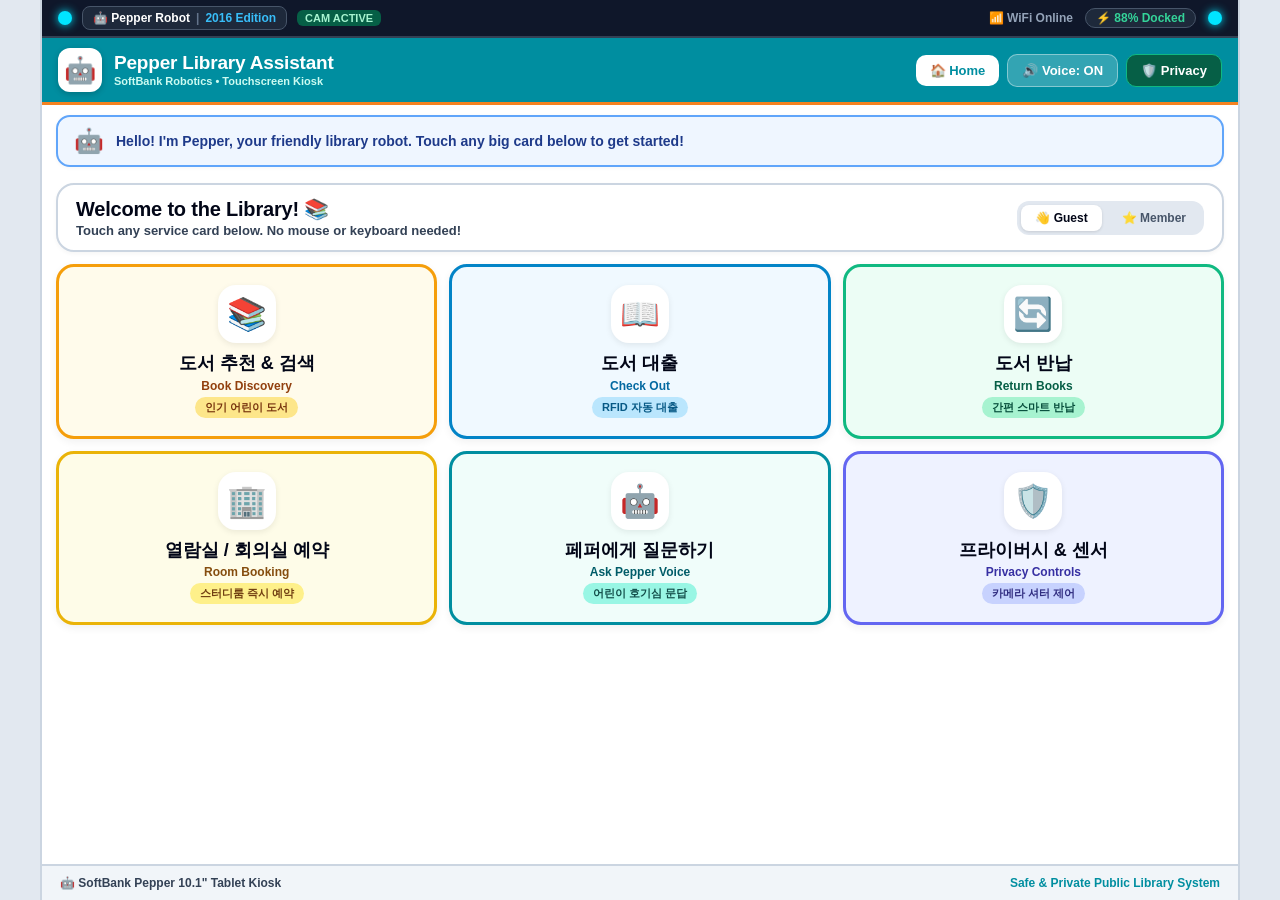
==== commit 7e5c6e42: "Add files via upload" ====
--- a/index.html
+++ b/index.html
@@ -1,212 +1,847 @@
-<!doctype html>
-<html lang="en">
-  <head>
-    <meta charset="UTF-8" />
-    <meta name="viewport" content="width=device-width, initial-scale=1.0, maximum-scale=1.0, user-scalable=no, viewport-fit=cover" />
-    <title>Pepper Library Assistant - Social Robot Kiosk</title>
-    <meta name="description" content="Touchscreen interface for Pepper the social robot in a public library, featuring personalized book services, room bookings, interactive guide, and dynamic in-session privacy notice and sensor controls." />
-    <meta property="og:title" content="Pepper Library Assistant - Social Robot Kiosk" />
-    <meta property="og:description" content="Touchscreen interface for Pepper the social robot in a public library, featuring personalized book services, room bookings, interactive guide, and dynamic in-session privacy notice and sensor controls." />
-    <meta property="og:type" content="website" />
-    <meta name="twitter:card" content="summary_large_image" />
-
-    <!-- Early Polyfills for Pepper Robot Tablet (Android 4.4 / 5.1 / 7.1 WebViews & Chrome 39+) -->
-    <script>
-      (function() {
-        // 1. globalThis polyfill
-        if (typeof globalThis === 'undefined') {
-          window.globalThis = window;
+<!DOCTYPE html>
+<html lang="ko">
+<head>
+  <meta charset="UTF-8">
+  <meta http-equiv="X-UA-Compatible" content="IE=edge,chrome=1">
+  <meta name="viewport" content="width=device-width, initial-scale=1.0, maximum-scale=1.0, user-scalable=no">
+  <title>Pepper Library Assistant - 2016 Edition</title>
+  
+  <!-- 2016 Windows / IE11 / Android 4.4+ Pepper Tablet Compatible Stylesheet -->
+  <style>
+    * {
+      -webkit-box-sizing: border-box;
+      -moz-box-sizing: border-box;
+      box-sizing: border-box;
+      margin: 0;
+      padding: 0;
+      -webkit-tap-highlight-color: transparent;
+      font-family: "Segoe UI", "Malgun Gothic", "Apple SD Gothic Neo", Arial, Helvetica, sans-serif;
+    }
+    html, body {
+      width: 100%;
+      height: 100%;
+      background: #e2e8f0;
+      color: #0f172a;
+      overflow-x: hidden;
+      user-select: none;
+      -webkit-user-select: none;
+      -ms-user-select: none;
+    }
+
+    /* Kiosk Shell Container */
+    #kiosk-container {
+      max-width: 1200px;
+      margin: 0 auto;
+      min-height: 100%;
+      background: #ffffff;
+      border-left: 2px solid #cbd5e1;
+      border-right: 2px solid #cbd5e1;
+      display: flex;
+      flex-direction: column;
+    }
+
+    /* 1. RESTORED PEPPER ROBOT HEAD AT TOP OF PAGE */
+    #robot-head-visor {
+      background: #0f172a;
+      color: #ffffff;
+      padding: 6px 16px;
+      display: flex;
+      align-items: center;
+      justify-content: space-between;
+      border-bottom: 2px solid #334155;
+    }
+    .head-left {
+      display: flex;
+      align-items: center;
+      gap: 10px;
+    }
+    .ear-led {
+      width: 14px;
+      height: 14px;
+      border-radius: 50%;
+      background: #00E5FF;
+      box-shadow: 0 0 10px #00E5FF;
+      display: inline-block;
+    }
+    .head-badge {
+      background: #1e293b;
+      padding: 4px 10px;
+      border-radius: 8px;
+      font-size: 12px;
+      font-weight: 800;
+      color: #ffffff;
+      display: flex;
+      align-items: center;
+      gap: 6px;
+      border: 1px solid #475569;
+    }
+    .cam-status {
+      font-size: 11px;
+      font-weight: 800;
+      padding: 2px 8px;
+      border-radius: 6px;
+      background: #065f46;
+      color: #a7f3d0;
+    }
+    .head-right {
+      display: flex;
+      align-items: center;
+      gap: 12px;
+      font-size: 12px;
+      font-weight: 800;
+      color: #94a3b8;
+    }
+    .battery-pill {
+      background: #1e293b;
+      border: 1px solid #475569;
+      padding: 2px 10px;
+      border-radius: 20px;
+      color: #34d399;
+      font-weight: 800;
+    }
+
+    /* 2. SIGNATURE TRANSLUCENT TEAL BRAND HEADER */
+    header {
+      background: #008EA0;
+      color: #ffffff;
+      padding: 10px 16px;
+      display: flex;
+      align-items: center;
+      justify-content: space-between;
+      border-bottom: 3px solid #F58220;
+    }
+    .brand-group {
+      display: flex;
+      align-items: center;
+      gap: 12px;
+      cursor: pointer;
+    }
+    .pepper-avatar-box {
+      width: 44px;
+      height: 44px;
+      background: #ffffff;
+      color: #008EA0;
+      border-radius: 12px;
+      display: flex;
+      align-items: center;
+      justify-content: center;
+      font-size: 26px;
+      box-shadow: 0 2px 6px rgba(0,0,0,0.2);
+    }
+    .brand-text h1 {
+      font-size: 19px;
+      font-weight: 900;
+      line-height: 1.1;
+      color: #ffffff;
+      letter-spacing: -0.01em;
+    }
+    .brand-text p {
+      font-size: 11px;
+      font-weight: 700;
+      color: #ccfbf1;
+      margin-top: 2px;
+    }
+    .header-actions {
+      display: flex;
+      align-items: center;
+      gap: 8px;
+    }
+    .btn-nav {
+      background: rgba(255, 255, 255, 0.2);
+      border: 1px solid rgba(255, 255, 255, 0.4);
+      color: #ffffff;
+      padding: 8px 14px;
+      border-radius: 10px;
+      font-size: 13px;
+      font-weight: 800;
+      cursor: pointer;
+      display: inline-flex;
+      align-items: center;
+      gap: 6px;
+    }
+    .btn-nav:hover, .btn-nav:active {
+      background: rgba(255, 255, 255, 0.35);
+    }
+    .btn-home {
+      background: #ffffff;
+      color: #008EA0;
+      border: none;
+    }
+
+    /* 3. PEPPER SPEECH ANNOUNCER BAR */
+    .speech-bar {
+      background: #eff6ff;
+      border: 2px solid #60a5fa;
+      border-radius: 14px;
+      padding: 10px 16px;
+      margin: 10px 14px 6px 14px;
+      display: flex;
+      align-items: center;
+      gap: 12px;
+      box-shadow: 0 1px 4px rgba(0,0,0,0.04);
+    }
+    .speech-avatar {
+      font-size: 24px;
+      flex-shrink: 0;
+    }
+    .speech-message {
+      font-size: 14px;
+      font-weight: 800;
+      color: #1e3a8a;
+      line-height: 1.35;
+      flex: 1;
+    }
+
+    /* 4. MAIN CONTENT VIEW CANVAS (ZERO BLANK SPACE) */
+    main {
+      flex: 1;
+      padding: 10px 14px 16px 14px;
+      width: 100%;
+    }
+
+    /* GREETING BANNER */
+    .greeting-card {
+      background: #ffffff;
+      border: 2px solid #cbd5e1;
+      border-radius: 18px;
+      padding: 12px 18px;
+      margin-bottom: 12px;
+      display: flex;
+      align-items: center;
+      justify-content: space-between;
+      box-shadow: 0 2px 4px rgba(0,0,0,0.04);
+    }
+    .greeting-left h2 {
+      font-size: 20px;
+      font-weight: 900;
+      color: #020617;
+      letter-spacing: -0.01em;
+    }
+    .greeting-left p {
+      font-size: 13px;
+      font-weight: 700;
+      color: #334155;
+      margin-top: 2px;
+    }
+    .mode-switch {
+      display: flex;
+      gap: 6px;
+      background: #e2e8f0;
+      padding: 4px;
+      border-radius: 12px;
+    }
+    .mode-btn {
+      border: none;
+      background: transparent;
+      padding: 6px 14px;
+      border-radius: 8px;
+      font-size: 12px;
+      font-weight: 800;
+      cursor: pointer;
+      color: #475569;
+    }
+    .mode-btn.active {
+      background: #ffffff;
+      color: #020617;
+      box-shadow: 0 1px 3px rgba(0,0,0,0.12);
+    }
+
+    /* 2016-SAFE GRID/FLEXBOX FOR 6 LARGE SERVICE BUTTONS */
+    .menu-grid {
+      display: flex;
+      flex-wrap: wrap;
+      margin: -6px;
+    }
+    .menu-card {
+      flex: 0 0 calc(33.333% - 12px);
+      width: calc(33.333% - 12px);
+      margin: 6px;
+      box-sizing: border-box;
+      background: #ffffff;
+      border-radius: 18px;
+      padding: 18px 12px;
+      text-align: center;
+      cursor: pointer;
+      border: 3px solid transparent;
+      box-shadow: 0 3px 8px rgba(0,0,0,0.06);
+      transition: all 0.15s ease-in-out;
+      display: inline-block;
+      vertical-align: top;
+    }
+    .menu-card:hover, .menu-card:active {
+      transform: translateY(-2px);
+      box-shadow: 0 6px 16px rgba(0,0,0,0.12);
+    }
+
+    /* Saturated High-Contrast Card Themes */
+    .card-recommend {
+      border-color: #f59e0b;
+      background: #fffbeb;
+    }
+    .card-borrow {
+      border-color: #0284c7;
+      background: #f0f9ff;
+    }
+    .card-return {
+      border-color: #10b981;
+      background: #ecfdf5;
+    }
+    .card-rooms {
+      border-color: #eab308;
+      background: #fefce8;
+    }
+    .card-ask {
+      border-color: #008EA0;
+      background: #f0fdfa;
+    }
+    .card-privacy {
+      border-color: #6366f1;
+      background: #eef2ff;
+    }
+
+    .card-icon {
+      width: 58px;
+      height: 58px;
+      border-radius: 18px;
+      background: #ffffff;
+      margin: 0 auto 10px auto;
+      display: flex;
+      align-items: center;
+      justify-content: center;
+      font-size: 32px;
+      box-shadow: 0 2px 6px rgba(0,0,0,0.08);
+    }
+    .card-title {
+      font-size: 18px;
+      font-weight: 900;
+      color: #020617;
+      margin-bottom: 4px;
+      line-height: 1.2;
+    }
+    .card-badge {
+      display: inline-block;
+      font-size: 11px;
+      font-weight: 800;
+      padding: 3px 10px;
+      border-radius: 99px;
+      margin-top: 4px;
+    }
+
+    /* Sub-Views (Panels) */
+    .view-panel {
+      display: none;
+      background: #ffffff;
+      border: 2px solid #cbd5e1;
+      border-radius: 20px;
+      padding: 18px;
+      box-shadow: 0 4px 12px rgba(0,0,0,0.06);
+    }
+    .view-top {
+      display: flex;
+      align-items: center;
+      justify-content: space-between;
+      border-bottom: 2px solid #e2e8f0;
+      padding-bottom: 12px;
+      margin-bottom: 14px;
+    }
+    .view-top h2 {
+      font-size: 20px;
+      font-weight: 900;
+      color: #020617;
+    }
+    .btn-back {
+      background: #020617;
+      color: #ffffff;
+      border: none;
+      padding: 8px 18px;
+      border-radius: 10px;
+      font-size: 13px;
+      font-weight: 800;
+      cursor: pointer;
+    }
+
+    /* Item Card List in Sub-Views */
+    .item-row {
+      display: flex;
+      align-items: center;
+      justify-content: space-between;
+      padding: 12px 16px;
+      background: #f8fafc;
+      border: 2px solid #e2e8f0;
+      border-radius: 14px;
+      margin-bottom: 10px;
+      cursor: pointer;
+    }
+    .item-row:hover {
+      background: #f1f5f9;
+      border-color: #008EA0;
+    }
+    .item-left {
+      display: flex;
+      align-items: center;
+      gap: 14px;
+    }
+    .item-emoji {
+      font-size: 28px;
+    }
+    .item-info h4 {
+      font-size: 16px;
+      font-weight: 800;
+      color: #020617;
+    }
+    .item-info p {
+      font-size: 12px;
+      font-weight: 600;
+      color: #475569;
+      margin-top: 2px;
+    }
+    .btn-action {
+      background: #008EA0;
+      color: #ffffff;
+      border: none;
+      padding: 8px 14px;
+      border-radius: 10px;
+      font-size: 12px;
+      font-weight: 800;
+      cursor: pointer;
+    }
+
+    /* Footer */
+    footer {
+      background: #f1f5f9;
+      border-top: 2px solid #cbd5e1;
+      padding: 10px 18px;
+      display: flex;
+      align-items: center;
+      justify-content: space-between;
+      font-size: 12px;
+      font-weight: 800;
+      color: #334155;
+    }
+
+    /* Responsive for smaller 2016 screens */
+    @media (max-width: 768px) {
+      .menu-card {
+        flex: 0 0 calc(50% - 12px);
+        width: calc(50% - 12px);
+      }
+    }
+  </style>
+<script src="/_aistudio-iframe.js?v=6634132a"></script></head>
+<body>
+  <div id="kiosk-container">
+    
+    <!-- 1. RESTORED HEAD OF PAGE: ROBOT STATUS & SENSORS -->
+    <div id="robot-head-visor">
+      <div class="head-left">
+        <span class="ear-led" id="left-ear"></span>
+        <div class="head-badge">
+          <span>🤖 Pepper Robot</span>
+          <span style="color:#64748b;">|</span>
+          <span style="color:#38bdf8;">2016 Edition</span>
+        </div>
+        <span class="cam-status" id="cam-badge">CAM ACTIVE</span>
+      </div>
+
+      <div class="head-right">
+        <span>📶 WiFi Online</span>
+        <div class="battery-pill">⚡ 88% Docked</div>
+        <span class="ear-led" id="right-ear"></span>
+      </div>
+    </div>
+
+    <!-- 2. BRAND HEADER -->
+    <header>
+      <div class="brand-group" onclick="showView('home')">
+        <div class="pepper-avatar-box">🤖</div>
+        <div class="brand-text">
+          <h1>Pepper Library Assistant</h1>
+          <p>SoftBank Robotics • Touchscreen Kiosk</p>
+        </div>
+      </div>
+
+      <div class="header-actions">
+        <button class="btn-nav btn-home" onclick="showView('home')">🏠 Home</button>
+        <button class="btn-nav" id="btn-voice-toggle" onclick="toggleVoice()">🔊 Voice: ON</button>
+        <button class="btn-nav" style="background:#065f46;border-color:#10b981;" onclick="showView('privacy')">🛡️ Privacy</button>
+      </div>
+    </header>
+
+    <!-- 3. SPEECH ANNOUNCEMENT STRIP -->
+    <div class="speech-bar">
+      <div class="speech-avatar">🤖</div>
+      <div class="speech-message" id="speech-text">
+        Hello! I'm Pepper, your friendly library robot. Touch any big card below to get started!
+      </div>
+    </div>
+
+    <!-- 4. MAIN VIEW BODY -->
+    <main>
+      
+      <!-- HOME MENU (6 BIG TOUCH CARDS) -->
+      <div id="view-home">
+        <div class="greeting-card">
+          <div class="greeting-left">
+            <h2>Welcome to the Library! 📚</h2>
+            <p>Touch any service card below. No mouse or keyboard needed!</p>
+          </div>
+          <div class="mode-switch">
+            <button class="mode-btn active" id="btn-guest">👋 Guest</button>
+            <button class="mode-btn" id="btn-member" onclick="alert('Member card: #LIB-8842 active!')">⭐ Member</button>
+          </div>
+        </div>
+
+        <div class="menu-grid">
+          
+          <!-- Card 1: Find Books -->
+          <div class="menu-card card-recommend" onclick="showView('recommend')">
+            <div class="card-icon">📚</div>
+            <div class="card-title">도서 추천 &amp; 검색</div>
+            <div style="font-size:12px;font-weight:700;color:#92400e;">Book Discovery</div>
+            <span class="card-badge" style="background:#fde68a;color:#78350f;">인기 어린이 도서</span>
+          </div>
+
+          <!-- Card 2: Check Out -->
+          <div class="menu-card card-borrow" onclick="showView('borrow')">
+            <div class="card-icon">📖</div>
+            <div class="card-title">도서 대출</div>
+            <div style="font-size:12px;font-weight:700;color:#0369a1;">Check Out</div>
+            <span class="card-badge" style="background:#bae6fd;color:#075985;">RFID 자동 대출</span>
+          </div>
+
+          <!-- Card 3: Return Books -->
+          <div class="menu-card card-return" onclick="showView('return')">
+            <div class="card-icon">🔄</div>
+            <div class="card-title">도서 반납</div>
+            <div style="font-size:12px;font-weight:700;color:#065f46;">Return Books</div>
+            <span class="card-badge" style="background:#a7f3d0;color:#064e3b;">간편 스마트 반납</span>
+          </div>
+
+          <!-- Card 4: Study Rooms -->
+          <div class="menu-card card-rooms" onclick="showView('rooms')">
+            <div class="card-icon">🏢</div>
+            <div class="card-title">열람실 / 회의실 예약</div>
+            <div style="font-size:12px;font-weight:700;color:#854d0e;">Room Booking</div>
+            <span class="card-badge" style="background:#fef08a;color:#713f12;">스터디룸 즉시 예약</span>
+          </div>
+
+          <!-- Card 5: Ask Pepper -->
+          <div class="menu-card card-ask" onclick="showView('ask')">
+            <div class="card-icon">🤖</div>
+            <div class="card-title">페퍼에게 질문하기</div>
+            <div style="font-size:12px;font-weight:700;color:#005c68;">Ask Pepper Voice</div>
+            <span class="card-badge" style="background:#99f6e4;color:#134e4a;">어린이 호기심 문답</span>
+          </div>
+
+          <!-- Card 6: Privacy Control -->
+          <div class="menu-card card-privacy" onclick="showView('privacy')">
+            <div class="card-icon">🛡️</div>
+            <div class="card-title">프라이버시 &amp; 센서</div>
+            <div style="font-size:12px;font-weight:700;color:#3730a3;">Privacy Controls</div>
+            <span class="card-badge" style="background:#c7d2fe;color:#312e81;">카메라 셔터 제어</span>
+          </div>
+
+        </div>
+      </div>
+
+      <!-- SUB-VIEW 1: BOOK RECOMMENDATIONS -->
+      <div id="view-recommend" class="view-panel">
+        <div class="view-top">
+          <h2>⭐ 추천 도서 (Book Recommendations)</h2>
+          <button class="btn-back" onclick="showView('home')">← Home</button>
+        </div>
+        <div class="item-row" onclick="speak('우주 탐험가 책을 추천합니다. 2층 과학 코너에 있습니다.')">
+          <div class="item-left">
+            <div class="item-emoji">🪐</div>
+            <div class="item-info">
+              <h4>태양계와 별자리 탐험 (Solar System)</h4>
+              <p>2층 어린이 과학실 • 대출 가능</p>
+            </div>
+          </div>
+          <button class="btn-action">위치 안내</button>
+        </div>
+        <div class="item-row" onclick="speak('공룡의 비밀 책을 추천합니다. 1층 유아실에 있습니다.')">
+          <div class="item-left">
+            <div class="item-emoji">🦖</div>
+            <div class="item-info">
+              <h4>공룡 대백과 (Dinosaur Encyclopedia)</h4>
+              <p>1층 어린이 자연실 • 대출 가능</p>
+            </div>
+          </div>
+          <button class="btn-action">위치 안내</button>
+        </div>
+        <div class="item-row" onclick="speak('로봇과 함께하는 코딩 책을 추천합니다. 3층 디지털 랩에 있습니다.')">
+          <div class="item-left">
+            <div class="item-emoji">💻</div>
+            <div class="item-info">
+              <h4>처음 배우는 로봇 코딩 (Coding with Robots)</h4>
+              <p>3층 디지털 랩 • 대출 가능</p>
+            </div>
+          </div>
+          <button class="btn-action">위치 안내</button>
+        </div>
+      </div>
+
+      <!-- SUB-VIEW 2: CHECK OUT -->
+      <div id="view-borrow" class="view-panel">
+        <div class="view-top">
+          <h2>📖 도서 대출 (Self Check-Out)</h2>
+          <button class="btn-back" onclick="showView('home')">← Home</button>
+        </div>
+        <p style="font-size:13px;font-weight:700;color:#475569;margin-bottom:12px;">대출할 도서를 선택하거나 RFID 매트에 올려주세요:</p>
+        <div class="item-row" onclick="doBorrow('신비한 바다 동물')">
+          <div class="item-left">
+            <div class="item-emoji">🐬</div>
+            <div class="item-info">
+              <h4>신비한 바다 동물 (Ocean Wildlife)</h4>
+              <p>도서 번호: 492.3 • 대출 기한: 3주</p>
+            </div>
+          </div>
+          <button class="btn-action">대출하기</button>
+        </div>
+        <div class="item-row" onclick="doBorrow('마법의 나무집')">
+          <div class="item-left">
+            <div class="item-emoji">🌳</div>
+            <div class="item-info">
+              <h4>마법의 나무집 1권 (Magic Treehouse)</h4>
+              <p>도서 번호: 843.1 • 대출 기한: 3주</p>
+            </div>
+          </div>
+          <button class="btn-action">대출하기</button>
+        </div>
+      </div>
+
+      <!-- SUB-VIEW 3: RETURN BOOKS -->
+      <div id="view-return" class="view-panel">
+        <div class="view-top">
+          <h2>🔄 도서 반납 (Book Return)</h2>
+          <button class="btn-back" onclick="showView('home')">← Home</button>
+        </div>
+        <p style="font-size:13px;font-weight:700;color:#475569;margin-bottom:12px;">반납할 도서를 선택해주세요:</p>
+        <div class="item-row" onclick="doReturn('어린왕자')">
+          <div class="item-left">
+            <div class="item-emoji">👑</div>
+            <div class="item-info">
+              <h4>어린 왕자 (The Little Prince)</h4>
+              <p>반납 예정일: 오늘 • 도서 번호: 863.2</p>
+            </div>
+          </div>
+          <button class="btn-action" style="background:#16a34a;">반납하기</button>
+        </div>
+        <div class="item-row" onclick="doReturn('초보자를 위한 과학 이야기')">
+          <div class="item-left">
+            <div class="item-emoji">🔬</div>
+            <div class="item-info">
+              <h4>초보자를 위한 과학 이야기 (Science Fun)</h4>
+              <p>반납 예정일: 3일 남음</p>
+            </div>
+          </div>
+          <button class="btn-action" style="background:#16a34a;">반납하기</button>
+        </div>
+      </div>
+
+      <!-- SUB-VIEW 4: ROOMS -->
+      <div id="view-rooms" class="view-panel">
+        <div class="view-top">
+          <h2>🏢 회의실 및 스터디룸 예약</h2>
+          <button class="btn-back" onclick="showView('home')">← Home</button>
+        </div>
+        <div class="item-row" onclick="doBookRoom('1호 스터디룸 (4인석)')">
+          <div class="item-left">
+            <div class="item-emoji">📖</div>
+            <div class="item-info">
+              <h4>1호 스터디룸 (4인석)</h4>
+              <p>2층 • 모니터 구비 • 현재 즉시 이용 가능</p>
+            </div>
+          </div>
+          <button class="btn-action">예약하기</button>
+        </div>
+        <div class="item-row" onclick="doBookRoom('키즈 창의 메이커스페이스')">
+          <div class="item-left">
+            <div class="item-emoji">🎨</div>
+            <div class="item-info">
+              <h4>키즈 창의 메이커스페이스 (8인석)</h4>
+              <p>1층 • 공작 재료 완비 • 즉시 이용 가능</p>
+            </div>
+          </div>
+          <button class="btn-action">예약하기</button>
+        </div>
+      </div>
+
+      <!-- SUB-VIEW 5: ASK PEPPER -->
+      <div id="view-ask" class="view-panel">
+        <div class="view-top">
+          <h2>🤖 페퍼에게 물어보세요! (Curious Questions)</h2>
+          <button class="btn-back" onclick="showView('home')">← Home</button>
+        </div>
+        <p style="font-size:13px;font-weight:700;color:#475569;margin-bottom:12px;">질문을 터치하면 페퍼가 음성으로 친절하게 대답합니다:</p>
+        <div class="item-row" onclick="speak('별이 반짝이는 이유는 별빛이 지구 대기의 따뜻하고 차가운 공기를 지나면서 흔들리기 때문이에요!')">
+          <div class="item-left">
+            <div class="item-emoji">🌟</div>
+            <div class="item-info">
+              <h4>별은 왜 밤하늘에서 반짝이나요?</h4>
+              <p>우주와 과학 이야기</p>
+            </div>
+          </div>
+          <button class="btn-action">듣기 🔊</button>
+        </div>
+        <div class="item-row" onclick="speak('돌고래는 사람처럼 딸깍거리는 소리와 휘파람 소리로 서로 대화를 나눈답니다!')">
+          <div class="item-left">
+            <div class="item-emoji">🐬</div>
+            <div class="item-info">
+              <h4>돌고래는 바닷속에서 어떻게 대화하나요?</h4>
+              <p>해양 동물 이야기</p>
+            </div>
+          </div>
+          <button class="btn-action">듣기 🔊</button>
+        </div>
+        <div class="item-row" onclick="speak('티라노사우루스는 약 6천6백만 년 전에 살았고, 이빨 크기가 커다란 바나나만큼 컸답니다!')">
+          <div class="item-left">
+            <div class="item-emoji">🦖</div>
+            <div class="item-info">
+              <h4>티라노사우루스는 얼마나 컸나요?</h4>
+              <p>공룡의 비밀</p>
+            </div>
+          </div>
+          <button class="btn-action">듣기 🔊</button>
+        </div>
+      </div>
+
+      <!-- SUB-VIEW 6: PRIVACY -->
+      <div id="view-privacy" class="view-panel">
+        <div class="view-top">
+          <h2>🛡️ 프라이버시 및 센서 제어</h2>
+          <button class="btn-back" onclick="showView('home')">← Home</button>
+        </div>
+        <div style="background:#ecfdf5;border:2px solid #6ee7b7;border-radius:14px;padding:14px;margin-bottom:14px;">
+          <h4 style="color:#065f46;font-size:15px;font-weight:900;">휘발성 메모리(RAM) 보안 아키텍처</h4>
+          <p style="font-size:12px;font-weight:700;color:#047857;margin-top:4px;line-height:1.4;">
+            페퍼 로봇은 사용자의 얼굴 정보나 회원 카드를 영구 저장하지 않습니다. 세션 종료 시 모든 임시 데이터가 즉시 초기화됩니다.
+          </p>
+        </div>
+        <button class="btn-action" style="width:100%;padding:12px;font-size:14px;margin-bottom:8px;" onclick="toggleCam()">📷 카메라 셔터 끄기/켜기</button>
+        <button class="btn-action" style="width:100%;padding:12px;font-size:14px;background:#dc2626;" onclick="purgeRAM()">🗑️ 임시 메모리 완전 삭제 및 초기화</button>
+      </div>
+
+    </main>
+
+    <!-- FOOTER -->
+    <footer>
+      <div>🤖 SoftBank Pepper 10.1" Tablet Kiosk</div>
+      <div style="color:#008EA0;">Safe &amp; Private Public Library System</div>
+    </footer>
+
+  </div>
+
+  <!-- Pure ES5 JavaScript Engine (Compatible with 2016 Windows / IE11 / Android 4.4+) -->
+  <script>
+    var isVoice = true;
+    var camActive = true;
+    var pepperSession = null;
+    var ttsService = null;
+
+    // Connect to Pepper Robot NAOqi if available
+    try {
+      if (window.QiSession) {
+        QiSession(function(session) {
+          pepperSession = session;
+          session.service("ALTextToSpeech").then(function(tts) {
+            ttsService = tts;
+          });
+        });
+      }
+    } catch(e) {}
+
+    // Universal Speech Function
+    function speak(text) {
+      var msgEl = document.getElementById("speech-text");
+      if (msgEl) msgEl.innerText = text;
+      if (!isVoice) return;
+
+      // 1. NAOqi Pepper
+      if (ttsService) {
+        try {
+          ttsService.say(text);
+          return;
+        } catch(e) {}
+      }
+
+      // 2. Windows / Browser SpeechSynthesis
+      try {
+        if (window.speechSynthesis) {
+          window.speechSynthesis.cancel();
+          var utter = new SpeechSynthesisUtterance(text);
+          utter.rate = 1.0;
+          utter.lang = "ko-KR";
+          window.speechSynthesis.speak(utter);
         }
-
-        // 2. Object.assign polyfill (Chrome < 45)
-        if (typeof Object.assign !== 'function') {
-          Object.assign = function(target) {
-            if (target === undefined || target === null) {
-              throw new TypeError('Cannot convert undefined or null to object');
-            }
-            var output = Object(target);
-            for (var index = 1; index < arguments.length; index++) {
-              var source = arguments[index];
-              if (source !== undefined && source !== null) {
-                for (var nextKey in source) {
-                  if (Object.prototype.hasOwnProperty.call(source, nextKey)) {
-                    output[nextKey] = source[nextKey];
-                  }
-                }
-              }
-            }
-            return output;
-          };
-        }
-
-        // 3. String.prototype polyfills (Chrome < 41)
-        if (!String.prototype.startsWith) {
-          String.prototype.startsWith = function(search, pos) {
-            return this.substr(!pos || pos < 0 ? 0 : +pos, search.length) === search;
-          };
-        }
-        if (!String.prototype.endsWith) {
-          String.prototype.endsWith = function(search, this_len) {
-            if (this_len === undefined || this_len > this.length) this_len = this.length;
-            return this.substring(this_len - search.length, this_len) === search;
-          };
-        }
-        if (!String.prototype.includes) {
-          String.prototype.includes = function(search, start) {
-            return this.indexOf(search, start) !== -1;
-          };
-        }
-
-        // 4. Array.prototype polyfills (Chrome < 47)
-        if (!Array.prototype.includes) {
-          Array.prototype.includes = function(searchElement, fromIndex) {
-            return this.indexOf(searchElement, fromIndex) !== -1;
-          };
-        }
-        if (!Array.prototype.find) {
-          Array.prototype.find = function(predicate) {
-            if (this == null) throw new TypeError('Array.prototype.find called on null or undefined');
-            if (typeof predicate !== 'function') throw new TypeError('predicate must be a function');
-            var list = Object(this);
-            var length = list.length >>> 0;
-            var thisArg = arguments[1];
-            for (var i = 0; i < length; i++) {
-              var value = list[i];
-              if (predicate.call(thisArg, value, i, list)) return value;
-            }
-            return undefined;
-          };
-        }
-        if (!Array.prototype.findIndex) {
-          Array.prototype.findIndex = function(predicate) {
-            if (this == null) throw new TypeError('Array.prototype.findIndex called on null or undefined');
-            if (typeof predicate !== 'function') throw new TypeError('predicate must be a function');
-            var list = Object(this);
-            var length = list.length >>> 0;
-            var thisArg = arguments[1];
-            for (var i = 0; i < length; i++) {
-              if (predicate.call(thisArg, list[i], i, list)) return i;
-            }
-            return -1;
-          };
-        }
-
-        // 5. crypto.randomUUID fallback
-        if (!window.crypto) {
-          window.crypto = {};
-        }
-        if (!window.crypto.randomUUID) {
-          window.crypto.randomUUID = function() {
-            return 'xxxxxxxx-xxxx-4xxx-yxxx-xxxxxxxxxxxx'.replace(/[xy]/g, function(c) {
-              var r = Math.random() * 16 | 0, v = c === 'x' ? r : (r & 0x3 | 0x8);
-              return v.toString(16);
-            });
-          };
-        }
-
-        // 6. requestIdleCallback fallback
-        if (!window.requestIdleCallback) {
-          window.requestIdleCallback = function(cb) {
-            return setTimeout(function() { cb({ didTimeout: false, timeRemaining: function() { return 0; } }); }, 50);
-          };
-          window.cancelIdleCallback = function(id) { clearTimeout(id); };
-        }
-
-        // 7. Safe speech synthesis fallback
-        if (!window.speechSynthesis) {
-          window.speechSynthesis = {
-            speak: function() {},
-            cancel: function() {},
-            getVoices: function() { return []; },
-            onvoiceschanged: null
-          };
-        }
-
-        // 8. Auto-enable lightweight mode for Pepper Tablet (Android WebViews / Low-RAM)
-        try {
-          var isPepperOrAndroid = /Android|Pepper|Mobile/i.test(navigator.userAgent) || window.screen.width <= 1280;
-          var userSetting = localStorage.getItem('pepper_lightweight_mode');
-          if (userSetting === 'true' || userSetting === null || isPepperOrAndroid) {
-            document.documentElement.className += ' pepper-lightweight-mode';
-            if (document.body) document.body.className += ' pepper-tablet-mode';
-          }
-        } catch(e) {}
-        // 9. Auto-detect older Pepper WebView (Chrome < 61) and instantly load lite edition without pausing
-        try {
-          var supportsModules = 'noModule' in HTMLScriptElement.prototype;
-          var isPepperOrOldBrowser = !supportsModules || /Android\s*[45]|Pepper|Chrome\/[34]/i.test(navigator.userAgent);
-          if (isPepperOrOldBrowser && window.location.pathname.indexOf('pepper-tablet-lite') === -1) {
-            window.location.replace('/pepper-tablet-lite.html');
-          }
-        } catch(e) {}
-      })();
-    </script>
-    <script type="module" id="pepper-inlined-bundle">
-import'data:text/javascript,"assets/index-BffGiLJK.js";if(!import.meta.resolve)throw Error("import.meta.resolve not supported")';export function __vite_legacy_guard(){import.meta.url,import(`_`).catch(()=>1),(async function*(){})().next()}var e=Object.create,t=Object.defineProperty,n=Object.getOwnPropertyDescriptor,r=Object.getOwnPropertyNames,i=Object.getPrototypeOf,a=Object.prototype.hasOwnProperty,o=(e,t)=>()=>(t||(e((t={exports:{}}).exports,t),e=null),t.exports),s=(e,i,o,s)=>{if(i&&typeof i==`object`||typeof i==`function`)for(var c=r(i),l=0,u=c.length,d;l<u;l++)d=c[l],!a.call(e,d)&&d!==o&&t(e,d,{get:(e=>i[e]).bind(null,d),enumerable:!(s=n(i,d))||s.enumerable});return e},c=(n,r,o)=>(o=n==null?{}:e(i(n)),s(r||!n||!n.__esModule||!a.call(n,`default`)?t(o,`default`,{value:n,enumerable:!0}):o,n));(function(){let e=document.createElement(`link`).relList;if(e&&e.supports&&e.supports(`modulepreload`))return;for(let e of document.querySelectorAll(`link[rel="modulepreload"]`))n(e);new MutationObserver(e=>{for(let t of e)if(t.type===`childList`)for(let e of t.addedNodes)e.tagName===`LINK`&&e.rel===`modulepreload`&&n(e)}).observe(document,{childList:!0,subtree:!0});function t(e){let t={};return e.integrity&&(t.integrity=e.integrity),e.referrerPolicy&&(t.referrerPolicy=e.referrerPolicy),t.credentials=e.crossOrigin===`use-credentials`?`include`:e.crossOrigin===`anonymous`?`omit`:`same-origin`,t}function n(e){if(e.ep)return;e.ep=!0;let n=t(e);fetch(e.href,n)}})();var l=o((e=>{var t=Symbol.for(`react.transitional.element`),n=Symbol.for(`react.portal`),r=Symbol.for(`react.fragment`),i=Symbol.for(`react.strict_mode`),a=Symbol.for(`react.profiler`),o=Symbol.for(`react.consumer`),s=Symbol.for(`react.context`),c=Symbol.for(`react.forward_ref`),l=Symbol.for(`react.suspense`),u=Symbol.for(`react.memo`),d=Symbol.for(`react.lazy`),f=Symbol.for(`react.activity`),p=Symbol.for(`react.view_transition`),m=Symbol.iterator;function h(e){return typeof e!=`object`||!e?null:(e=m&&e[m]||e[`@@iterator`],typeof e==`function`?e:null)}var g={isMounted:function(){return!1},enqueueForceUpdate:function(){},enqueueReplaceState:function(){},enqueueSetState:function(){}},_=Object.assign,v={};function y(e,t,n){this.props=e,this.context=t,this.refs=v,this.updater=n||g}y.prototype.isReactComponent={},y.prototype.setState=function(e,t){if(typeof e!=`object`&&typeof e!=`function`&&e!=null)throw Error(`takes an object of state variables to update or a function which returns an object of state variables.`);this.updater.enqueueSetState(this,e,t,`setState`)},y.prototype.forceUpdate=function(e){this.updater.enqueueForceUpdate(this,e,`forceUpdate`)};function b(){}b.prototype=y.prototype;function x(e,t,n){this.props=e,this.context=t,this.refs=v,this.updater=n||g}var S=x.prototype=new b;S.constructor=x,_(S,y.prototype),S.isPureReactComponent=!0;var ee=Array.isArray;function te(){}var C={H:null,A:null,T:null,S:null},ne=Object.prototype.hasOwnProperty;function w(e,n,r){var i=r.ref;return{$$typeof:t,type:e,key:n,ref:i===void 0?null:i,props:r}}function T(e,t){return w(e.type,t,e.props)}function E(e){return typeof e==`object`&&!!e&&e.$$typeof===t}function re(e){var t={"=":`=0`,":":`=2`};return`$`+e.replace(/[=:]/g,function(e){return t[e]})}var ie=/\/+/g;function ae(e,t){return typeof e==`object`&&e&&e.key!=null?re(``+e.key):t.toString(36)}function D(e){switch(e.status){case`fulfilled`:return e.value;case`rejected`:throw e.reason;default:switch(typeof e.status==`string`?e.then(te,te):(e.status=`pending`,e.then(function(t){e.status===`pending`&&(e.status=`fulfilled`,e.value=t)},function(t){e.status===`pending`&&(e.status=`rejected`,e.reason=t)})),e.status){case`fulfilled`:return e.value;case`rejected`:throw e.reason}}throw e}function oe(e,r,i,a,o){var s=typeof e;(s===`undefined`||s===`boolean`)&&(e=null);var c=!1;if(e===null)c=!0;else switch(s){case`bigint`:case`string`:case`number`:c=!0;break;case`object`:switch(e.$$typeof){case t:case n:c=!0;break;case d:return c=e._init,oe(c(e._payload),r,i,a,o)}}if(c)return o=o(e),c=a===``?`.`+ae(e,0):a,ee(o)?(i=``,c!=null&&(i=c.replace(ie,`$&/`)+`/`),oe(o,r,i,``,function(e){return e})):o!=null&&(E(o)&&(o=T(o,i+(o.key==null||e&&e.key===o.key?``:(``+o.key).replace(ie,`$&/`)+`/`)+c)),r.push(o)),1;c=0;var l=a===``?`.`:a+`:`;if(ee(e))for(var u=0;u<e.length;u++)a=e[u],s=l+ae(a,u),c+=oe(a,r,i,s,o);else if(u=h(e),typeof u==`function`)for(e=u.call(e),u=0;!(a=e.next()).done;)a=a.value,s=l+ae(a,u++),c+=oe(a,r,i,s,o);else if(s===`object`){if(typeof e.then==`function`)return oe(D(e),r,i,a,o);throw r=String(e),Error(`Objects are not valid as a React child (found: `+(r===`[object Object]`?`object with keys {`+Object.keys(e).join(`, `)+`}`:r)+`). If you meant to render a collection of children, use an array instead.`)}return c}function O(e,t,n){if(e==null)return e;var r=[],i=0;return oe(e,r,``,``,function(e){return t.call(n,e,i++)}),r}function se(e){if(e._status===-1){var t=e._result,n=t();n.then(function(t){(e._status===0||e._status===-1)&&(e._status=1,e._result=t,n.status===void 0&&(n.status=`fulfilled`,n.value=t))},function(t){(e._status===0||e._status===-1)&&(e._status=2,e._result=t,n.status===void 0&&(n.status=`rejected`,n.reason=t))}),e._status===-1&&(e._status=0,e._result=n)}if(e._status===1)return e._result.default;throw e._result}var ce=typeof reportError==`function`?reportError:function(e){if(typeof window==`object`&&typeof window.ErrorEvent==`function`){var t=new window.ErrorEvent(`error`,{bubbles:!0,cancelable:!0,message:typeof e==`object`&&e&&typeof e.message==`string`?String(e.message):String(e),error:e});if(!window.dispatchEvent(t))return}else if(typeof process==`object`&&typeof process.emit==`function`){process.emit(`uncaughtException`,e);return}console.error(e)};function le(e){var t=C.T,n={};n.types=t===null?null:t.types,C.T=n;try{var r=e(),i=C.S;i!==null&&i(n,r),typeof r==`object`&&r&&typeof r.then==`function`&&r.then(te,ce)}catch(e){ce(e)}finally{t!==null&&n.types!==null&&(t.types=n.types),C.T=t}}function ue(e){var t=C.T;if(t!==null){var n=t.types;n===null?t.types=[e]:n.indexOf(e)===-1&&n.push(e)}else le(ue.bind(null,e))}var k={map:O,forEach:function(e,t,n){O(e,function(){t.apply(this,arguments)},n)},count:function(e){var t=0;return O(e,function(){t++}),t},toArray:function(e){return O(e,function(e){return e})||[]},only:function(e){if(!E(e))throw Error(`React.Children.only expected to receive a single React element child.`);return e}};e.Activity=f,e.Children=k,e.Component=y,e.Fragment=r,e.Profiler=a,e.PureComponent=x,e.StrictMode=i,e.Suspense=l,e.ViewTransition=p,e.__CLIENT_INTERNALS_DO_NOT_USE_OR_WARN_USERS_THEY_CANNOT_UPGRADE=C,e.__COMPILER_RUNTIME={__proto__:null,c:function(e){return C.H.useMemoCache(e)}},e.addTransitionType=ue,e.cache=function(e){return function(){return e.apply(null,arguments)}},e.cacheSignal=function(){return null},e.cloneElement=function(e,t,n){if(e==null)throw Error(`The argument must be a React element, but you passed `+e+`.`);var r=_({},e.props),i=e.key;if(t!=null)for(a in t.key!==void 0&&(i=``+t.key),t)!ne.call(t,a)||a===`key`||a===`__self`||a===`__source`||a===`ref`&&t.ref===void 0||(r[a]=t[a]);var a=arguments.length-2;if(a===1)r.children=n;else if(1<a){for(var o=Array(a),s=0;s<a;s++)o[s]=arguments[s+2];r.children=o}return w(e.type,i,r)},e.createContext=function(e){return e={$$typeof:s,_currentValue:e,_currentValue2:e,_threadCount:0,Provider:null,Consumer:null},e.Provider=e,e.Consumer={$$typeof:o,_context:e},e},e.createElement=function(e,t,n){var r,i={},a=null;if(t!=null)for(r in t.key!==void 0&&(a=``+t.key),t)ne.call(t,r)&&r!==`key`&&r!==`__self`&&r!==`__source`&&(i[r]=t[r]);var o=arguments.length-2;if(o===1)i.children=n;else if(1<o){for(var s=Array(o),c=0;c<o;c++)s[c]=arguments[c+2];i.children=s}if(e&&e.defaultProps)for(r in o=e.defaultProps,o)i[r]===void 0&&(i[r]=o[r]);return w(e,a,i)},e.createRef=function(){return{current:null}},e.forwardRef=function(e){return{$$typeof:c,render:e}},e.isValidElement=E,e.lazy=function(e){return{$$typeof:d,_payload:{_status:-1,_result:e},_init:se}},e.memo=function(e,t){return{$$typeof:u,type:e,compare:t===void 0?null:t}},e.startTransition=le,e.unstable_useCacheRefresh=function(){return C.H.useCacheRefresh()},e.use=function(e){return C.H.use(e)},e.useActionState=function(e,t,n){return C.H.useActionState(e,t,n)},e.useCallback=function(e,t){return C.H.useCallback(e,t)},e.useContext=function(e){return C.H.useContext(e)},e.useDebugValue=function(){},e.useDeferredValue=function(e,t){return C.H.useDeferredValue(e,t)},e.useEffect=function(e,t){return C.H.useEffect(e,t)},e.useEffectEvent=function(e){return C.H.useEffectEvent(e)},e.useId=function(){return C.H.useId()},e.useImperativeHandle=function(e,t,n){return C.H.useImperativeHandle(e,t,n)},e.useInsertionEffect=function(e,t){return C.H.useInsertionEffect(e,t)},e.useLayoutEffect=function(e,t){return C.H.useLayoutEffect(e,t)},e.useMemo=function(e,t){return C.H.useMemo(e,t)},e.useOptimistic=function(e,t){return C.H.useOptimistic(e,t)},e.useReducer=function(e,t,n){return C.H.useReducer(e,t,n)},e.useRef=function(e){return C.H.useRef(e)},e.useState=function(e){return C.H.useState(e)},e.useSyncExternalStore=function(e,t,n){return C.H.useSyncExternalStore(e,t,n)},e.useTransition=function(){return C.H.useTransition()},e.version=`19.3.0`})),u=o(((e,t)=>{t.exports=l()})),d=o((e=>{function t(e,t){var n=e.length;e.push(t);a:for(;0<n;){var r=n-1>>>1,a=e[r];if(0<i(a,t))e[r]=t,e[n]=a,n=r;else break a}}function n(e){return e.length===0?null:e[0]}function r(e){if(e.length===0)return null;var t=e[0],n=e.pop();if(n!==t){e[0]=n;a:for(var r=0,a=e.length,o=a>>>1;r<o;){var s=2*(r+1)-1,c=e[s],l=s+1,u=e[l];if(0>i(c,n))l<a&&0>i(u,c)?(e[r]=u,e[l]=n,r=l):(e[r]=c,e[s]=n,r=s);else if(l<a&&0>i(u,n))e[r]=u,e[l]=n,r=l;else break a}}return t}function i(e,t){var n=e.sortIndex-t.sortIndex;return n===0?e.id-t.id:n}if(e.unstable_now=void 0,typeof performance==`object`&&typeof performance.now==`function`){var a=performance;e.unstable_now=function(){return a.now()}}else{var o=Date,s=o.now();e.unstable_now=function(){return o.now()-s}}var c=[],l=[],u=1,d=null,f=3,p=!1,m=!1,h=!1,g=!1,_=typeof setTimeout==`function`?setTimeout:null,v=typeof clearTimeout==`function`?clearTimeout:null,y=typeof setImmediate<`u`?setImmediate:null;function b(e){for(var i=n(l);i!==null;){if(i.callback===null)r(l);else if(i.startTime<=e)r(l),i.sortIndex=i.expirationTime,t(c,i);else break;i=n(l)}}function x(e){if(h=!1,b(e),!m){if(n(c)!==null)m=!0,S||(S=!0,T());else{var t=n(l);t!==null&&ie(x,t.startTime-e)}}}var S=!1,ee=-1,te=5,C=-1;function ne(){return g?!0:!(e.unstable_now()-C<te)}function w(){if(g=!1,S){var t=e.unstable_now();C=t;var i=!0;try{a:{m=!1,h&&(h=!1,v(ee),ee=-1),p=!0;var a=f;try{b:{for(b(t),d=n(c);d!==null&&!(d.expirationTime>t&&ne());){var o=d.callback;if(typeof o==`function`){d.callback=null,f=d.priorityLevel;var s=o(d.expirationTime<=t);if(t=e.unstable_now(),typeof s==`function`){d.callback=s,b(t),i=!0;break b}d===n(c)&&r(c),b(t)}else r(c);d=n(c)}if(d!==null)i=!0;else{var u=n(l);u!==null&&ie(x,u.startTime-t),i=!1}}break a}finally{d=null,f=a,p=!1}i=void 0}}finally{i?T():S=!1}}}var T;if(typeof y==`function`)T=function(){y(w)};else if(typeof MessageChannel<`u`){var E=new MessageChannel,re=E.port2;E.port1.onmessage=w,T=function(){re.postMessage(null)}}else T=function(){_(w,0)};function ie(t,n){ee=_(function(){t(e.unstable_now())},n)}e.unstable_IdlePriority=5,e.unstable_ImmediatePriority=1,e.unstable_LowPriority=4,e.unstable_NormalPriority=3,e.unstable_Profiling=null,e.unstable_UserBlockingPriority=2,e.unstable_cancelCallback=function(e){e.callback=null},e.unstable_forceFrameRate=function(e){0>e||125<e?console.error(`forceFrameRate takes a positive int between 0 and 125, forcing frame rates higher than 125 fps is not supported`):te=0<e?Math.floor(1e3/e):5},e.unstable_getCurrentPriorityLevel=function(){return f},e.unstable_next=function(e){switch(f){case 1:case 2:case 3:var t=3;break;default:t=f}var n=f;f=t;try{return e()}finally{f=n}},e.unstable_requestPaint=function(){g=!0},e.unstable_runWithPriority=function(e,t){switch(e){case 1:case 2:case 3:case 4:case 5:break;default:e=3}var n=f;f=e;try{return t()}finally{f=n}},e.unstable_scheduleCallback=function(r,i,a){var o=e.unstable_now();switch(typeof a==`object`&&a?(a=a.delay,a=typeof a==`number`&&0<a?o+a:o):a=o,r){case 1:var s=-1;break;case 2:s=250;break;case 5:s=1073741823;break;case 4:s=1e4;break;default:s=5e3}return s=a+s,r={id:u++,callback:i,priorityLevel:r,startTime:a,expirationTime:s,sortIndex:-1},a>o?(r.sortIndex=a,t(l,r),n(c)===null&&r===n(l)&&(h?(v(ee),ee=-1):h=!0,ie(x,a-o))):(r.sortIndex=s,t(c,r),m||p||(m=!0,S||(S=!0,T()))),r},e.unstable_shouldYield=ne,e.unstable_wrapCallback=function(e){var t=f;return function(){var n=f;f=t;try{return e.apply(this,arguments)}finally{f=n}}}})),f=o(((e,t)=>{t.exports=d()})),p=o((e=>{var t=u();function n(e){var t=`https://react.dev/errors/`+e;if(1<arguments.length){t+=`?args[]=`+encodeURIComponent(arguments[1]);for(var n=2;n<arguments.length;n++)t+=`&args[]=`+encodeURIComponent(arguments[n])}return`Minified React error #`+e+`; visit `+t+` for the full message or use the non-minified dev environment for full errors and additional helpful warnings.`}function r(){}var i={d:{f:r,r:function(){throw Error(n(522))},D:r,C:r,L:r,m:r,X:r,S:r,M:r},p:0,findDOMNode:null},a=Symbol.for(`react.portal`),o=Symbol.for(`react.recoverable`),s=Symbol.for(`react.optimistic_key`);function c(e,t,n){var r=3<arguments.length&&arguments[3]!==void 0?arguments[3]:null;return{$$typeof:a,key:r==null?null:r===s?s:``+r,children:e,containerInfo:t,implementation:n}}var l=t.__CLIENT_INTERNALS_DO_NOT_USE_OR_WARN_USERS_THEY_CANNOT_UPGRADE;function d(e,t){if(e===`font`)return``;if(typeof t==`string`)return t===`use-credentials`?t:``}e.__DOM_INTERNALS_DO_NOT_USE_OR_WARN_USERS_THEY_CANNOT_UPGRADE=i,e.browser=function(e){return{$$typeof:o,_reason:e}},e.createPortal=function(e,t){var r=2<arguments.length&&arguments[2]!==void 0?arguments[2]:null;if(!t||t.nodeType!==1&&t.nodeType!==9&&t.nodeType!==11)throw Error(n(299));return c(e,t,null,r)},e.flushSync=function(e){var t=l.T,n=i.p;try{if(l.T=null,i.p=2,e)return e()}finally{l.T=t,i.p=n,i.d.f()}},e.preconnect=function(e,t){typeof e==`string`&&(t?(t=t.crossOrigin,t=typeof t==`string`?t===`use-credentials`?t:``:void 0):t=null,i.d.C(e,t))},e.prefetchDNS=function(e){typeof e==`string`&&i.d.D(e)},e.preinit=function(e,t){if(typeof e==`string`&&t&&typeof t.as==`string`){var n=t.as,r=d(n,t.crossOrigin),a=typeof t.integrity==`string`?t.integrity:void 0,o=typeof t.fetchPriority==`string`?t.fetchPriority:void 0;n===`style`?i.d.S(e,typeof t.precedence==`string`?t.precedence:void 0,{crossOrigin:r,integrity:a,fetchPriority:o}):n===`script`&&i.d.X(e,{crossOrigin:r,integrity:a,fetchPriority:o,nonce:typeof t.nonce==`string`?t.nonce:void 0})}},e.preinitModule=function(e,t){if(typeof e==`string`){if(typeof t==`object`&&t){if(t.as==null||t.as===`script`){var n=d(t.as,t.crossOrigin);i.d.M(e,{crossOrigin:n,integrity:typeof t.integrity==`string`?t.integrity:void 0,nonce:typeof t.nonce==`string`?t.nonce:void 0,fetchPriority:typeof t.fetchPriority==`string`?t.fetchPriority:void 0})}}else t??i.d.M(e)}},e.preload=function(e,t){if(typeof e==`string`&&typeof t==`object`&&t&&typeof t.as==`string`){var n=t.as,r=d(n,t.crossOrigin);i.d.L(e,n,{crossOrigin:r,integrity:typeof t.integrity==`string`?t.integrity:void 0,nonce:typeof t.nonce==`string`?t.nonce:void 0,type:typeof t.type==`string`?t.type:void 0,fetchPriority:typeof t.fetchPriority==`string`?t.fetchPriority:void 0,referrerPolicy:typeof t.referrerPolicy==`string`?t.referrerPolicy:void 0,imageSrcSet:typeof t.imageSrcSet==`string`?t.imageSrcSet:void 0,imageSizes:typeof t.imageSizes==`string`?t.imageSizes:void 0,media:typeof t.media==`string`?t.media:void 0})}},e.preloadModule=function(e,t){if(typeof e==`string`){if(t){var n=d(t.as,t.crossOrigin);i.d.m(e,{as:typeof t.as==`string`&&t.as!==`script`?t.as:void 0,crossOrigin:n,integrity:typeof t.integrity==`string`?t.integrity:void 0,nonce:typeof t.nonce==`string`?t.nonce:void 0,fetchPriority:typeof t.fetchPriority==`string`?t.fetchPriority:void 0})}else i.d.m(e)}},e.requestFormReset=function(e){i.d.r(e)},e.unstable_batchedUpdates=function(e,t){return e(t)},e.useFormState=function(e,t,n){return l.H.useFormState(e,t,n)},e.useFormStatus=function(){return l.H.useHostTransitionStatus()},e.version=`19.3.0`})),m=o(((e,t)=>{function n(){if(typeof __REACT_DEVTOOLS_GLOBAL_HOOK__<`u`&&typeof __REACT_DEVTOOLS_GLOBAL_HOOK__.checkDCE==`function`)try{__REACT_DEVTOOLS_GLOBAL_HOOK__.checkDCE(n)}catch(e){console.error(e)}}n(),t.exports=p()})),h=o((e=>{var t=f(),n=u(),r=m();function i(e){var t=`https://react.dev/errors/`+e;if(1<arguments.length){t+=`?args[]=`+encodeURIComponent(arguments[1]);for(var n=2;n<arguments.length;n++)t+=`&args[]=`+encodeURIComponent(arguments[n])}return`Minified React error #`+e+`; visit `+t+` for the full message or use the non-minified dev environment for full errors and additional helpful warnings.`}function a(e){return!(!e||e.nodeType!==1&&e.nodeType!==9&&e.nodeType!==11)}function o(e){for(var t=e,n=t;n&&!n.alternate;)t=n,t.flags&4098&&(e=t.return),n=t.return;for(;t.return;)t=t.return;return t.tag===3?e:null}function s(e){if(e.tag===13){var t=e.memoizedState;if(t===null&&(e=e.alternate,e!==null&&(t=e.memoizedState)),t!==null)return t.dehydrated}return null}function c(e){if(e.tag===31){var t=e.memoizedState;if(t===null&&(e=e.alternate,e!==null&&(t=e.memoizedState)),t!==null)return t.dehydrated}return null}function l(e){if(o(e)!==e)throw Error(i(188))}function d(e){var t=e.alternate;if(!t){if(t=o(e),t===null)throw Error(i(188));return t===e?e:null}for(var n=e,r=t;;){var a=n.return;if(a===null)break;var s=a.alternate;if(s===null){if(r=a.return,r!==null){n=r;continue}break}if(a.child===s.child){for(s=a.child;s;){if(s===n)return l(a),e;if(s===r)return l(a),t;s=s.sibling}throw Error(i(188))}if(n.return!==r.return)n=a,r=s;else{for(var c=!1,u=a.child;u;){if(u===n){c=!0,n=a,r=s;break}if(u===r){c=!0,r=a,n=s;break}u=u.sibling}if(!c){for(u=s.child;u;){if(u===n){c=!0,n=s,r=a;break}if(u===r){c=!0,r=s,n=a;break}u=u.sibling}if(!c)throw Error(i(189))}}if(n.alternate!==r)throw Error(i(190))}if(n.tag!==3)throw Error(i(188));return n.stateNode.current===n?e:t}function p(e){var t=e.tag;if(t===5||t===26||t===27||t===6)return e;for(e=e.child;e!==null;){if(t=p(e),t!==null)return t;e=e.sibling}return null}function h(e,t,n,r,i,a){for(;e!==null;){if((e.tag===5||e.tag===27||e.tag===6)&&n(e,r,i,a)||(e.tag!==22||e.memoizedState===null)&&(t||e.tag!==5&&e.tag!==27)&&h(e.child,t,n,r,i,a))return!0;e=e.sibling}return!1}function g(e){for(e=e.return;e!==null;){if(e.tag===3||e.tag===5||e.tag===27)return e;e=e.return}return null}function _(e){var t=!1;for(e=e.return;e!==null&&(e.tag===4&&(t=!0),e.tag!==3&&e.tag!==5&&e.tag!==27);)e=e.return;return t}function v(e){var t=[null,null],n=g(e);return n===null||y(t,e,n.child,{foundSelf:!1}),t}function y(e,t,n,r){for(;n!==null;){if(n===t)r.foundSelf=!0;else if(n.tag===5||n.tag===27||n.tag===6){if(r.foundSelf)return e[1]=n,!0;e[0]=n}else if((n.tag!==22||n.memoizedState===null)&&y(e,t,n.child,r))return!0;n=n.sibling}return!1}function b(e){switch(e.tag){case 5:case 27:case 6:return e.stateNode;case 3:return e.stateNode.containerInfo;default:throw Error(i(559))}}var x=null,S=null;function ee(e,t,n){return e===n||e===t&&(x=e,!0)}function te(e,t,n){return e===n?(S=e,!1):e===t&&(S!==null&&(x=e),!0)}function C(e){if(e===null)return null;do e=e===null?null:e.return;while(e&&e.tag!==5&&e.tag!==27&&e.tag!==3);return e||null}function ne(e,t,n){for(var r=0,i=e;i;i=n(i))r++;i=0;for(var a=t;a;a=n(a))i++;for(;0<r-i;)e=n(e),r--;for(;0<i-r;)t=n(t),i--;for(;r--;){if(e===t||t!==null&&e===t.alternate)return e;e=n(e),t=n(t)}return null}var w=Object.assign,T=Symbol.for(`react.element`),E=Symbol.for(`react.transitional.element`),re=Symbol.for(`react.portal`),ie=Symbol.for(`react.fragment`),ae=Symbol.for(`react.strict_mode`),D=Symbol.for(`react.profiler`),oe=Symbol.for(`react.consumer`),O=Symbol.for(`react.context`),se=Symbol.for(`react.forward_ref`),ce=Symbol.for(`react.suspense`),le=Symbol.for(`react.suspense_list`),ue=Symbol.for(`react.memo`),k=Symbol.for(`react.lazy`),A=Symbol.for(`react.activity`),j=Symbol.for(`react.legacy_hidden`),de=Symbol.for(`react.memo_cache_sentinel`),fe=Symbol.for(`react.view_transition`),pe=Symbol.for(`react.recoverable`),me=Symbol.iterator;function he(e){return typeof e!=`object`||!e?null:(e=me&&e[me]||e[`@@iterator`],typeof e==`function`?e:null)}var ge=Symbol.for(`react.client.reference`);function _e(e){if(e==null)return null;if(typeof e==`function`)return e.$$typeof===ge?null:e.displayName||e.name||null;if(typeof e==`string`)return e;switch(e){case ie:return`Fragment`;case D:return`Profiler`;case ae:return`StrictMode`;case ce:return`Suspense`;case le:return`SuspenseList`;case A:return`Activity`;case fe:return`ViewTransition`}if(typeof e==`object`)switch(e.$$typeof){case re:return`Portal`;case O:return e.displayName||`Context`;case oe:return(e._context.displayName||`Context`)+`.Consumer`;case se:var t=e.render;return e=e.displayName,e||(e=t.displayName||t.name||``,e=e===``?`ForwardRef`:`ForwardRef(`+e+`)`),e;case ue:return t=e.displayName||null,t===null?_e(e.type)||`Memo`:t;case k:t=e._payload,e=e._init;try{return _e(e(t))}catch{}}return null}var ve=Array.isArray,M=n.__CLIENT_INTERNALS_DO_NOT_USE_OR_WARN_USERS_THEY_CANNOT_UPGRADE,N=r.__DOM_INTERNALS_DO_NOT_USE_OR_WARN_USERS_THEY_CANNOT_UPGRADE,ye={pending:!1,data:null,method:null,action:null},be=[],xe=-1;function Se(e){return{current:e}}function Ce(e){0>xe||(e.current=be[xe],be[xe]=null,xe--)}function P(e,t){xe++,be[xe]=e.current,e.current=t}var we=Se(null),Te=Se(null),Ee=Se(null),De=Se(null);function Oe(e,t){switch(P(Ee,t),P(Te,e),P(we,null),t.nodeType){case 9:case 11:e=(e=t.documentElement)&&(e=e.namespaceURI)?up(e):0;break;default:if(e=t.tagName,t=t.namespaceURI)t=up(t),e=dp(t,e);else switch(e){case`svg`:e=1;break;case`math`:e=2;break;default:e=0}}Ce(we),P(we,e)}function ke(){Ce(we),Ce(Te),Ce(Ee)}function Ae(e){var t=e.memoizedState;t!==null&&(sh._currentValue=t.memoizedState,P(De,e)),t=we.current;var n=dp(t,e.type);t!==n&&(P(Te,e),P(we,n))}function je(e){Te.current===e&&(Ce(we),Ce(Te)),De.current===e&&(Ce(De),sh._currentValue=ye)}var Me,Ne;function Pe(e){if(Me===void 0)try{throw Error()}catch(e){var t=e.stack.trim().match(/\n( *(at )?)/);Me=t&&t[1]||``,Ne=-1<e.stack.indexOf(`
-    at`)?` (<anonymous>)`:-1<e.stack.indexOf(`@`)?`@unknown:0:0`:``}return`
-`+Me+e+Ne}var Fe=!1;function Ie(e,t){if(!e||Fe)return``;Fe=!0;var n=Error.prepareStackTrace;Error.prepareStackTrace=void 0;try{var r={DetermineComponentFrameRoot:function(){try{if(t){var n=function(){throw Error()};if(Object.defineProperty(n.prototype,"props",{set:function(){throw Error()}}),typeof Reflect==`object`&&Reflect.construct){try{Reflect.construct(n,[])}catch(e){var r=e}Reflect.construct(e,[],n)}else{try{n.call()}catch(e){r=e}n=!1;try{var i=Object.getOwnPropertyDescriptor(e.prototype,`props`);Object.defineProperty(e.prototype,"props",{configurable:!0,set:function(){throw Error()}}),n=!0,new e}finally{n&&(i===void 0?delete e.prototype.props:Object.defineProperty(e.prototype,"props",i))}}}else{try{throw Error()}catch(e){r=e}(n=e())&&typeof n.catch==`function`&&n.catch(function(){})}}catch(e){if(e&&r&&typeof e.stack==`string`)return[e.stack,r.stack]}return[null,null]}};r.DetermineComponentFrameRoot.displayName=`DetermineComponentFrameRoot`;var i=Object.getOwnPropertyDescriptor(r.DetermineComponentFrameRoot,`name`);i&&i.configurable&&Object.defineProperty(r.DetermineComponentFrameRoot,"name",{value:`DetermineComponentFrameRoot`});var a=r.DetermineComponentFrameRoot(),o=a[0],s=a[1];if(o&&s){var c=o.split(`
-`),l=s.split(`
-`);for(i=r=0;r<c.length&&!c[r].includes(`DetermineComponentFrameRoot`);)r++;for(;i<l.length&&!l[i].includes(`DetermineComponentFrameRoot`);)i++;if(r===c.length||i===l.length)for(r=c.length-1,i=l.length-1;1<=r&&0<=i&&c[r]!==l[i];)i--;for(;1<=r&&0<=i;r--,i--)if(c[r]!==l[i]){if(r!==1||i!==1)do if(r--,i--,0>i||c[r]!==l[i]){var u=`
-`+c[r].replace(` at new `,` at `);return e.displayName&&u.includes(`<anonymous>`)&&(u=u.replace(`<anonymous>`,e.displayName)),u}while(1<=r&&0<=i);break}}}finally{Fe=!1,Error.prepareStackTrace=n}return(n=e?e.displayName||e.name:``)?Pe(n):``}function Le(e,t){switch(e.tag){case 26:case 27:case 5:return Pe(e.type);case 16:return Pe(`Lazy`);case 13:return e.child!==t&&t!==null?Pe(`Suspense Fallback`):Pe(`Suspense`);case 19:return Pe(`SuspenseList`);case 0:case 15:return Ie(e.type,!1);case 11:return Ie(e.type.render,!1);case 1:return Ie(e.type,!0);case 31:return Pe(`Activity`);case 30:return Pe(`ViewTransition`);default:return``}}function Re(e){try{var t=``,n=null;do t+=Le(e,n),n=e,e=e.return;while(e);return t}catch(e){return`
-Error generating stack: `+e.message+`
-`+e.stack}}var ze=Object.prototype.hasOwnProperty,Be=t.unstable_scheduleCallback,Ve=t.unstable_cancelCallback,He=t.unstable_shouldYield,Ue=t.unstable_requestPaint,We=t.unstable_now,Ge=t.unstable_getCurrentPriorityLevel,Ke=t.unstable_ImmediatePriority,qe=t.unstable_UserBlockingPriority,Je=t.unstable_NormalPriority,Ye=t.unstable_LowPriority,Xe=t.unstable_IdlePriority,Ze=t.log,Qe=t.unstable_setDisableYieldValue,$e=null,et=null;function tt(e){if(typeof Ze==`function`&&Qe(e),et&&typeof et.setStrictMode==`function`)try{et.setStrictMode($e,e)}catch{}}var F=Math.clz32?Math.clz32:it,nt=Math.log,rt=Math.LN2;function it(e){return e>>>=0,e===0?32:31-(nt(e)/rt|0)|0}var at=256,ot=262144,st=4194304;function ct(e){var t=e&42;if(t!==0)return t;switch(e&-e){case 1:return 1;case 2:return 2;case 4:return 4;case 8:return 8;case 16:return 16;case 32:return 32;case 64:return 64;case 128:return 128;case 256:case 512:case 1024:case 2048:case 4096:case 8192:case 16384:case 32768:case 65536:case 131072:return e&-e;case 262144:case 524288:case 1048576:case 2097152:return e&3932160;case 4194304:case 8388608:case 16777216:case 33554432:return e&62914560;case 67108864:return 67108864;case 134217728:return 134217728;case 268435456:return 268435456;case 536870912:return 536870912;case 1073741824:return 0;default:return e}}function lt(e,t,n){var r=e.pendingLanes;if(r===0)return 0;var i=0,a=e.suspendedLanes,o=e.pingedLanes;e=e.warmLanes;var s=r&134217727;return s===0?(s=r&~a,s===0?o===0?n||(n=r&~e,n!==0&&(i=ct(n))):i=ct(o):i=ct(s)):(r=s&~a,r===0?(o&=s,o===0?n||(n=s&~e,n!==0&&(i=ct(n))):i=ct(o)):i=ct(r)),i===0?0:t!==0&&t!==i&&(t&a)===0&&(a=i&-i,n=t&-t,a>=n||a===32&&n&4194048)?t:i}function ut(e,t){return(e.pendingLanes&~(e.suspendedLanes&~e.pingedLanes)&t)===0}function dt(e,t){t&8&&(t|=t&32);var n=e.entangledLanes;if(n!==0)for(e=e.entanglements,n&=t;0<n;){var r=31-F(n),i=1<<r;t|=e[r],n&=~i}return t}function ft(e,t){switch(e){case 1:case 2:case 4:case 8:case 64:return t+250;case 16:case 32:case 128:case 256:case 512:case 1024:case 2048:case 4096:case 8192:case 16384:case 32768:case 65536:case 131072:case 262144:case 524288:case 1048576:case 2097152:return t+5e3;case 4194304:case 8388608:case 16777216:case 33554432:return-1;case 67108864:case 134217728:case 268435456:case 536870912:case 1073741824:return-1;default:return-1}}function pt(){var e=st;return st<<=1,!(st&62914560)&&(st=4194304),e}function mt(e){for(var t=[],n=0;31>n;n++)t.push(e);return t}function ht(e,t){e.pendingLanes|=t,t!==268435456&&(e.suspendedLanes=0,e.pingedLanes=0,e.warmLanes=0)}function gt(e,t,n,r,i,a){var o=e.pendingLanes;e.pendingLanes=n,e.suspendedLanes=0,e.pingedLanes=0,e.warmLanes=0,e.expiredLanes&=n,e.entangledLanes&=n,e.errorRecoveryDisabledLanes&=n,e.shellSuspendCounter=0;var s=e.entanglements,c=e.expirationTimes,l=e.hiddenUpdates;for(n=o&~n;0<n;){var u=31-F(n),d=1<<u;s[u]=0,c[u]=-1;var f=l[u];if(f!==null)for(l[u]=null,u=0;u<f.length;u++){var p=f[u];p!==null&&(p.lane&=-536870913)}n&=~d}r!==0&&_t(e,r,0),a!==0&&i===0&&e.tag!==0&&(e.suspendedLanes|=a&~(o&~t))}function _t(e,t,n){e.pendingLanes|=t,e.suspendedLanes&=~t;var r=31-F(t);e.entangledLanes|=t,e.entanglements[r]=e.entanglements[r]|1073741824|n&261930}function vt(e,t){var n=e.entangledLanes|=t;for(e=e.entanglements;n;){var r=31-F(n),i=1<<r;i&t|e[r]&t&&(e[r]|=t),n&=~i}}function I(e,t){var n=t&-t;return n=n&42?1:yt(n),(n&(e.suspendedLanes|t))===0?n:0}function yt(e){switch(e){case 2:e=1;break;case 8:e=4;break;case 32:e=16;break;case 256:case 512:case 1024:case 2048:case 4096:case 8192:case 16384:case 32768:case 65536:case 131072:case 262144:case 524288:case 1048576:case 2097152:case 4194304:case 8388608:case 16777216:case 33554432:e=128;break;case 268435456:e=134217728;break;default:e=0}return e}function bt(e){return e&=-e,2<e?8<e?e&134217727?32:268435456:8:2}function xt(){var e=N.p;return e===0?(e=window.event,e===void 0?32:Ch(e.type)):e}function St(e,t){var n=N.p;try{return N.p=e,t()}finally{N.p=n}}var Ct=Math.random().toString(36).slice(2),wt=`__reactFiber$`+Ct,Tt=`__reactProps$`+Ct,Et=`__reactContainer$`+Ct,Dt=`__reactEvents$`+Ct,Ot=`__reactListeners$`+Ct,kt=`__reactHandles$`+Ct,At=`__reactResources$`+Ct,jt=`__reactMarker$`+Ct,Mt=`__reactLoad$`+Ct;function Nt(e){delete e[wt],delete e[Tt],delete e[Ot],delete e[kt]}function Pt(e){var t;if(t=e[wt])return t;for(var n=e.parentNode;n;){if(t=n[Et]||n[wt]){if(n=t.alternate,t.child!==null||n!==null&&n.child!==null)for(e=fm(e);e!==null;){if(n=e[wt])return n;e=fm(e)}return t}e=n,n=e.parentNode}return null}function Ft(e){if(e=e[wt]||e[Et]){var t=e.tag;if(t===5||t===6||t===13||t===31||t===26||t===27||t===3)return e}return null}function It(e){var t=e.tag;if(t===5||t===26||t===27||t===6)return e.stateNode;throw Error(i(33))}function Lt(e){var t=e[At];return t||(t=e[At]={hoistableStyles:new Map,hoistableScripts:new Map}),t}function L(e){e[jt]=!0}function Rt(e){e[Mt]=void 0}var zt=new Set,Bt={};function Vt(e,t){Ht(e,t),Ht(e+`Capture`,t)}function Ht(e,t){for(Bt[e]=t,e=0;e<t.length;e++)zt.add(t[e])}var Ut=RegExp(`^[:A-Z_a-z\\u00C0-\\u00D6\\u00D8-\\u00F6\\u00F8-\\u02FF\\u0370-\\u037D\\u037F-\\u1FFF\\u200C-\\u200D\\u2070-\\u218F\\u2C00-\\u2FEF\\u3001-\\uD7FF\\uF900-\\uFDCF\\uFDF0-\\uFFFD][:A-Z_a-z\\u00C0-\\u00D6\\u00D8-\\u00F6\\u00F8-\\u02FF\\u0370-\\u037D\\u037F-\\u1FFF\\u200C-\\u200D\\u2070-\\u218F\\u2C00-\\u2FEF\\u3001-\\uD7FF\\uF900-\\uFDCF\\uFDF0-\\uFFFD\\-.0-9\\u00B7\\u0300-\\u036F\\u203F-\\u2040]*$`),Wt={},Gt={};function Kt(e){return ze.call(Gt,e)?!0:ze.call(Wt,e)?!1:Ut.test(e)?Gt[e]=!0:(Wt[e]=!0,!1)}var R=!1;function qt(){var e=R;return R=!1,e}function Jt(e,t,n){if(Kt(t)){if(n===null)e.removeAttribute(t);else{switch(typeof n){case`undefined`:case`function`:case`symbol`:e.removeAttribute(t);return;case`boolean`:var r=t.toLowerCase().slice(0,5);if(r!==`data-`&&r!==`aria-`){e.removeAttribute(t);return}}e.setAttribute(t,n)}}}function Yt(e,t,n){if(n===null)e.removeAttribute(t);else{switch(typeof n){case`undefined`:case`function`:case`symbol`:case`boolean`:e.removeAttribute(t);return}e.setAttribute(t,n)}}function Xt(e,t,n,r){if(r===null)e.removeAttribute(n);else{switch(typeof r){case`undefined`:case`function`:case`symbol`:case`boolean`:e.removeAttribute(n);return}e.setAttributeNS(t,n,r)}}function Zt(e){switch(typeof e){case`bigint`:case`boolean`:case`number`:case`string`:case`undefined`:return e;case`object`:return e;default:return``}}function Qt(e){var t=e.type;return(e=e.nodeName)&&e.toLowerCase()===`input`&&(t===`checkbox`||t===`radio`)}function $t(e,t,n){var r=Object.getOwnPropertyDescriptor(e.constructor.prototype,t);if(!e.hasOwnProperty(t)&&r!==void 0&&typeof r.get==`function`&&typeof r.set==`function`){var i=r.get,a=r.set;return Object.defineProperty(e,t,{configurable:!0,get:function(){return i.call(this)},set:function(e){n=``+e,a.call(this,e)}}),Object.defineProperty(e,t,{enumerable:r.enumerable}),{getValue:function(){return n},setValue:function(e){n=``+e},stopTracking:function(){e._valueTracker=null,delete e[t]}}}}function en(e){if(!e._valueTracker){var t=Qt(e)?`checked`:`value`;e._valueTracker=$t(e,t,``+e[t])}}function tn(e){if(!e)return!1;var t=e._valueTracker;if(!t)return!0;var n=t.getValue(),r=``;return e&&(r=Qt(e)?e.checked?`true`:`false`:e.value),e=r,e!==n&&(t.setValue(e),!0)}var nn=/[\n"\\]/g;function rn(e){return e.replace(nn,function(e){return`\\`+e.charCodeAt(0).toString(16)+` `})}function an(e,t,n,r,i,a,o,s){e.name=``,o!=null&&typeof o!=`function`&&typeof o!=`symbol`&&typeof o!=`boolean`?e.type=o:e.removeAttribute(`type`),t==null?o!==`submit`&&o!==`reset`||e.removeAttribute(`value`):o===`number`?(t===0&&e.value===``||e.value!=t)&&(e.value=``+Zt(t)):e.value!==``+Zt(t)&&(e.value=``+Zt(t)),t==null?n==null?r!=null&&e.removeAttribute(`value`):sn(e,Zt(n)):o===`number`&&e.value==t?sn(e,Zt(e.value)):sn(e,Zt(t)),i==null&&a!=null&&(e.defaultChecked=!!a),i!=null&&(e.checked=i&&typeof i!=`function`&&typeof i!=`symbol`),s!=null&&typeof s!=`function`&&typeof s!=`symbol`&&typeof s!=`boolean`?e.name=``+Zt(s):e.removeAttribute(`name`)}function on(e,t,n,r,i,a,o,s){if(a!=null&&typeof a!=`function`&&typeof a!=`symbol`&&typeof a!=`boolean`&&(e.type=a),t!=null||n!=null){if(!(a!==`submit`&&a!==`reset`||t!=null)){en(e);return}n=n==null?``:``+Zt(n),t=t==null?n:``+Zt(t),s||t===e.value||(e.value=t),e.defaultValue=t}r=r??i,r=typeof r!=`function`&&typeof r!=`symbol`&&!!r,e.checked=s?e.checked:!!r,e.defaultChecked=!!r,o!=null&&typeof o!=`function`&&typeof o!=`symbol`&&typeof o!=`boolean`&&(e.name=o),en(e)}function sn(e,t){e.defaultValue!==``+t&&(e.defaultValue=``+t)}function cn(e,t,n,r){if(e=e.options,t){t={};for(var i=0;i<n.length;i++)t[`$`+n[i]]=!0;for(n=0;n<e.length;n++)i=t.hasOwnProperty(`$`+e[n].value),e[n].selected!==i&&(e[n].selected=i),i&&r&&(e[n].defaultSelected=!0)}else{for(n=``+Zt(n),t=null,i=0;i<e.length;i++){if(e[i].value===n){e[i].selected=!0,r&&(e[i].defaultSelected=!0);return}t!==null||e[i].disabled||(t=e[i])}t!==null&&(t.selected=!0)}}function ln(e,t,n){if(t!=null&&(t=``+Zt(t),t!==e.value&&(e.value=t),n==null)){e.defaultValue!==t&&(e.defaultValue=t);return}e.defaultValue=n==null?``:``+Zt(n)}function un(e,t,n,r){if(t==null){if(r!=null){if(n!=null)throw Error(i(92));if(ve(r)){if(1<r.length)throw Error(i(93));r=r[0]}n=r}n??(n=``),t=n}n=Zt(t),e.defaultValue=n,r=e.textContent,r===n&&r!==``&&r!==null&&(e.value=r),en(e)}function dn(e,t){if(t){var n=e.firstChild;if(n&&n===e.lastChild&&n.nodeType===3){n.nodeValue=t;return}}e.textContent=t}var fn=new Set(`animationIterationCount aspectRatio borderImageOutset borderImageSlice borderImageWidth boxFlex boxFlexGroup boxOrdinalGroup columnCount columns flex flexGrow flexPositive flexShrink flexNegative flexOrder gridArea gridRow gridRowEnd gridRowSpan gridRowStart gridColumn gridColumnEnd gridColumnSpan gridColumnStart fontWeight lineClamp lineHeight opacity order orphans scale tabSize widows zIndex zoom fillOpacity floodOpacity stopOpacity strokeDasharray strokeDashoffset strokeMiterlimit strokeOpacity strokeWidth MozAnimationIterationCount MozBoxFlex MozBoxFlexGroup MozLineClamp msAnimationIterationCount msFlex msZoom msFlexGrow msFlexNegative msFlexOrder msFlexPositive msFlexShrink msGridColumn msGridColumnSpan msGridRow msGridRowSpan WebkitAnimationIterationCount WebkitBoxFlex WebKitBoxFlexGroup WebkitBoxOrdinalGroup WebkitColumnCount WebkitColumns WebkitFlex WebkitFlexGrow WebkitFlexPositive WebkitFlexShrink WebkitLineClamp`.split(` `));function pn(e,t,n){var r=t.indexOf(`--`)===0;n==null||typeof n==`boolean`||n===``?r?e.setProperty(t,``):t===`float`?e.cssFloat=``:e[t]=``:r?e.setProperty(t,n):typeof n!=`number`||n===0||fn.has(t)?t===`float`?e.cssFloat=n:e[t]=(``+n).trim():e[t]=n+`px`}function mn(e,t,n){if(t!=null&&typeof t!=`object`)throw Error(i(62));if(e=e.style,n!=null){for(var r in n)!n.hasOwnProperty(r)||t!=null&&t.hasOwnProperty(r)||(r.indexOf(`--`)===0?e.setProperty(r,``):r===`float`?e.cssFloat=``:e[r]=``,R=!0);for(var a in t)r=t[a],t.hasOwnProperty(a)&&n[a]!==r&&(pn(e,a,r),R=!0)}else for(var o in t)t.hasOwnProperty(o)&&pn(e,o,t[o])}function hn(e){if(e.indexOf(`-`)===-1)return!1;switch(e){case`annotation-xml`:case`color-profile`:case`font-face`:case`font-face-src`:case`font-face-uri`:case`font-face-format`:case`font-face-name`:case`missing-glyph`:return!1;default:return!0}}var gn=new Map([[`acceptCharset`,`accept-charset`],[`htmlFor`,`for`],[`httpEquiv`,`http-equiv`],[`crossOrigin`,`crossorigin`],[`accentHeight`,`accent-height`],[`alignmentBaseline`,`alignment-baseline`],[`arabicForm`,`arabic-form`],[`baselineShift`,`baseline-shift`],[`capHeight`,`cap-height`],[`clipPath`,`clip-path`],[`clipRule`,`clip-rule`],[`colorInterpolation`,`color-interpolation`],[`colorInterpolationFilters`,`color-interpolation-filters`],[`colorProfile`,`color-profile`],[`colorRendering`,`color-rendering`],[`dominantBaseline`,`dominant-baseline`],[`enableBackground`,`enable-background`],[`fillOpacity`,`fill-opacity`],[`fillRule`,`fill-rule`],[`floodColor`,`flood-color`],[`floodOpacity`,`flood-opacity`],[`fontFamily`,`font-family`],[`fontSize`,`font-size`],[`fontSizeAdjust`,`font-size-adjust`],[`fontStretch`,`font-stretch`],[`fontStyle`,`font-style`],[`fontVariant`,`font-variant`],[`fontWeight`,`font-weight`],[`glyphName`,`glyph-name`],[`glyphOrientationHorizontal`,`glyph-orientation-horizontal`],[`glyphOrientationVertical`,`glyph-orientation-vertical`],[`horizAdvX`,`horiz-adv-x`],[`horizOriginX`,`horiz-origin-x`],[`imageRendering`,`image-rendering`],[`letterSpacing`,`letter-spacing`],[`lightingColor`,`lighting-color`],[`markerEnd`,`marker-end`],[`markerMid`,`marker-mid`],[`markerStart`,`marker-start`],[`maskType`,`mask-type`],[`overlinePosition`,`overline-position`],[`overlineThickness`,`overline-thickness`],[`paintOrder`,`paint-order`],[`panose-1`,`panose-1`],[`pointerEvents`,`pointer-events`],[`renderingIntent`,`rendering-intent`],[`shapeRendering`,`shape-rendering`],[`stopColor`,`stop-color`],[`stopOpacity`,`stop-opacity`],[`strikethroughPosition`,`strikethrough-position`],[`strikethroughThickness`,`strikethrough-thickness`],[`strokeDasharray`,`stroke-dasharray`],[`strokeDashoffset`,`stroke-dashoffset`],[`strokeLinecap`,`stroke-linecap`],[`strokeLinejoin`,`stroke-linejoin`],[`strokeMiterlimit`,`stroke-miterlimit`],[`strokeOpacity`,`stroke-opacity`],[`strokeWidth`,`stroke-width`],[`textAnchor`,`text-anchor`],[`textDecoration`,`text-decoration`],[`textRendering`,`text-rendering`],[`transformOrigin`,`transform-origin`],[`underlinePosition`,`underline-position`],[`underlineThickness`,`underline-thickness`],[`unicodeBidi`,`unicode-bidi`],[`unicodeRange`,`unicode-range`],[`unitsPerEm`,`units-per-em`],[`vAlphabetic`,`v-alphabetic`],[`vHanging`,`v-hanging`],[`vIdeographic`,`v-ideographic`],[`vMathematical`,`v-mathematical`],[`vectorEffect`,`vector-effect`],[`vertAdvY`,`vert-adv-y`],[`vertOriginX`,`vert-origin-x`],[`vertOriginY`,`vert-origin-y`],[`wordSpacing`,`word-spacing`],[`writingMode`,`writing-mode`],[`xmlnsXlink`,`xmlns:xlink`],[`xHeight`,`x-height`]]),_n=/^[\u0000-\u001F ]*j[\r\n\t]*a[\r\n\t]*v[\r\n\t]*a[\r\n\t]*s[\r\n\t]*c[\r\n\t]*r[\r\n\t]*i[\r\n\t]*p[\r\n\t]*t[\r\n\t]*:/i;function vn(e){return _n.test(``+e)?`javascript:throw new Error('React has blocked a javascript: URL as a security precaution.')`:e}function yn(){}var bn=null;function xn(e){return e=e.target||e.srcElement||window,e.correspondingUseElement&&(e=e.correspondingUseElement),e.nodeType===3?e.parentNode:e}var Sn=null,Cn=null;function wn(e){var t=Ft(e);if(t&&(e=t.stateNode)){var n=e[Tt]||null;a:switch(e=t.stateNode,t.type){case`input`:if(an(e,n.value,n.defaultValue,n.defaultValue,n.checked,n.defaultChecked,n.type,n.name),t=n.name,n.type===`radio`&&t!=null){for(n=e;n.parentNode;)n=n.parentNode;for(n=n.querySelectorAll(`input[name="`+rn(``+t)+`"][type="radio"]`),t=0;t<n.length;t++){var r=n[t];if(r!==e&&r.form===e.form){var a=r[Tt]||null;if(!a)throw Error(i(90));an(r,a.value,a.defaultValue,a.defaultValue,a.checked,a.defaultChecked,a.type,a.name)}}for(t=0;t<n.length;t++)r=n[t],r.form===e.form&&tn(r)}break a;case`textarea`:ln(e,n.value,n.defaultValue);break a;case`select`:t=n.value,t!=null&&cn(e,!!n.multiple,t,!1)}}}var Tn=!1;function En(e,t,n){if(Tn)return e(t,n);Tn=!0;try{return e(t)}finally{if(Tn=!1,(Sn!==null||Cn!==null)&&(zd(),Sn&&(t=Sn,e=Cn,Cn=Sn=null,wn(t),e)))for(t=0;t<e.length;t++)wn(e[t])}}function Dn(e,t){var n=e.stateNode;if(n===null)return null;var r=n[Tt]||null;if(r===null)return null;n=r[t];a:switch(t){case`onClick`:case`onClickCapture`:case`onDoubleClick`:case`onDoubleClickCapture`:case`onMouseDown`:case`onMouseDownCapture`:case`onMouseMove`:case`onMouseMoveCapture`:case`onMouseUp`:case`onMouseUpCapture`:case`onMouseEnter`:(r=!r.disabled)||(e=e.type,r=e!==`button`&&e!==`input`&&e!==`select`&&e!==`textarea`),e=!r;break a;default:e=!1}if(e)return null;if(n&&typeof n!=`function`)throw Error(i(231,t,typeof n));return n}var On=typeof window<`u`&&window.document!==void 0&&window.document.createElement!==void 0,kn=!1;if(On)try{var An={};Object.defineProperty(An,"passive",{get:function(){kn=!0}}),window.addEventListener(`test`,An,An),window.removeEventListener(`test`,An,An)}catch{kn=!1}var jn=null,Mn=null,Nn=null;function Pn(){if(Nn)return Nn;var e,t=Mn,n=t.length,r,i=`value`in jn?jn.value:jn.textContent,a=i.length;for(e=0;e<n&&t[e]===i[e];e++);var o=n-e;for(r=1;r<=o&&t[n-r]===i[a-r];r++);return Nn=i.slice(e,1<r?1-r:void 0)}function Fn(e){var t=e.keyCode;return`charCode`in e?(e=e.charCode,e===0&&t===13&&(e=13)):e=t,e===10&&(e=13),32<=e||e===13?e:0}function In(){return!0}function Ln(){return!1}function Rn(e){function t(t,n,r,i,a){for(var o in this._reactName=t,this._targetInst=r,this.type=n,this.nativeEvent=i,this.target=a,this.currentTarget=null,e)e.hasOwnProperty(o)&&(t=e[o],this[o]=t?t(i):i[o]);return this.isDefaultPrevented=(i.defaultPrevented==null?!1===i.returnValue:i.defaultPrevented)?In:Ln,this.isPropagationStopped=Ln,this}return w(t.prototype,{preventDefault:function(){this.defaultPrevented=!0;var e=this.nativeEvent;e&&(e.preventDefault?e.preventDefault():typeof e.returnValue!=`unknown`&&(e.returnValue=!1),this.isDefaultPrevented=In)},stopPropagation:function(){var e=this.nativeEvent;e&&(e.stopPropagation?e.stopPropagation():typeof e.cancelBubble!=`unknown`&&(e.cancelBubble=!0),this.isPropagationStopped=In)},persist:function(){},isPersistent:In}),t}var zn={eventPhase:0,bubbles:0,cancelable:0,timeStamp:function(e){return e.timeStamp||Date.now()},defaultPrevented:0,isTrusted:0},Bn=Rn(zn),Vn=w({},zn,{view:0,detail:0}),Hn=Rn(Vn),Un,Wn,Gn,Kn=w({},Vn,{screenX:0,screenY:0,clientX:0,clientY:0,pageX:0,pageY:0,ctrlKey:0,shiftKey:0,altKey:0,metaKey:0,getModifierState:rr,button:0,buttons:0,relatedTarget:function(e){return e.relatedTarget===void 0?e.fromElement===e.srcElement?e.toElement:e.fromElement:e.relatedTarget},movementX:function(e){return`movementX`in e?e.movementX:(e!==Gn&&(Gn&&e.type===`mousemove`?(Un=e.screenX-Gn.screenX,Wn=e.screenY-Gn.screenY):Wn=Un=0,Gn=e),Un)},movementY:function(e){return`movementY`in e?e.movementY:Wn}}),qn=Rn(Kn),Jn=Rn(w({},Kn,{dataTransfer:0})),Yn=Rn(w({},Vn,{relatedTarget:0})),Xn=Rn(w({},zn,{animationName:0,elapsedTime:0,pseudoElement:0})),Zn=Rn(w({},zn,{clipboardData:function(e){return`clipboardData`in e?e.clipboardData:window.clipboardData}})),Qn=Rn(w({},zn,{data:0})),$n={Esc:`Escape`,Spacebar:` `,Left:`ArrowLeft`,Up:`ArrowUp`,Right:`ArrowRight`,Down:`ArrowDown`,Del:`Delete`,Win:`OS`,Menu:`ContextMenu`,Apps:`ContextMenu`,Scroll:`ScrollLock`,MozPrintableKey:`Unidentified`},er={8:`Backspace`,9:`Tab`,12:`Clear`,13:`Enter`,16:`Shift`,17:`Control`,18:`Alt`,19:`Pause`,20:`CapsLock`,27:`Escape`,32:` `,33:`PageUp`,34:`PageDown`,35:`End`,36:`Home`,37:`ArrowLeft`,38:`ArrowUp`,39:`ArrowRight`,40:`ArrowDown`,45:`Insert`,46:`Delete`,112:`F1`,113:`F2`,114:`F3`,115:`F4`,116:`F5`,117:`F6`,118:`F7`,119:`F8`,120:`F9`,121:`F10`,122:`F11`,123:`F12`,144:`NumLock`,145:`ScrollLock`,224:`Meta`},tr={Alt:`altKey`,Control:`ctrlKey`,Meta:`metaKey`,Shift:`shiftKey`};function nr(e){var t=this.nativeEvent;return t.getModifierState?t.getModifierState(e):(e=tr[e])?!!t[e]:!1}function rr(){return nr}var ir=Rn(w({},Vn,{key:function(e){if(e.key){var t=$n[e.key]||e.key;if(t!==`Unidentified`)return t}return e.type===`keypress`?(e=Fn(e),e===13?`Enter`:String.fromCharCode(e)):e.type===`keydown`||e.type===`keyup`?er[e.keyCode]||`Unidentified`:``},code:0,location:0,ctrlKey:0,shiftKey:0,altKey:0,metaKey:0,repeat:0,locale:0,getModifierState:rr,charCode:function(e){return e.type===`keypress`?Fn(e):0},keyCode:function(e){return e.type===`keydown`||e.type===`keyup`?e.keyCode:0},which:function(e){return e.type===`keypress`?Fn(e):e.type===`keydown`||e.type===`keyup`?e.keyCode:0}})),ar=Rn(w({},Kn,{pointerId:0,width:0,height:0,pressure:0,tangentialPressure:0,tiltX:0,tiltY:0,twist:0,pointerType:0,isPrimary:0})),or=Rn(w({},zn,{submitter:0})),sr=Rn(w({},Vn,{touches:0,targetTouches:0,changedTouches:0,altKey:0,metaKey:0,ctrlKey:0,shiftKey:0,getModifierState:rr})),cr=Rn(w({},zn,{propertyName:0,elapsedTime:0,pseudoElement:0})),lr=Rn(w({},Kn,{deltaX:function(e){return`deltaX`in e?e.deltaX:`wheelDeltaX`in e?-e.wheelDeltaX:0},deltaY:function(e){return`deltaY`in e?e.deltaY:`wheelDeltaY`in e?-e.wheelDeltaY:`wheelDelta`in e?-e.wheelDelta:0},deltaZ:0,deltaMode:0})),ur=Rn(w({},zn,{newState:0,oldState:0,source:0})),dr=[9,13,27,32],fr=On&&`CompositionEvent`in window,pr=null;On&&`documentMode`in document&&(pr=document.documentMode);var mr=On&&`TextEvent`in window&&!pr,hr=On&&(!fr||pr&&8<pr&&11>=pr),gr=` `,_r=!1;function vr(e,t){switch(e){case`keyup`:return dr.indexOf(t.keyCode)!==-1;case`keydown`:return t.keyCode!==229;case`keypress`:case`mousedown`:case`focusout`:return!0;default:return!1}}function yr(e){return e=e.detail,typeof e==`object`&&`data`in e?e.data:null}var br=!1;function xr(e,t){switch(e){case`compositionend`:return yr(t);case`keypress`:return t.which===32?(_r=!0,gr):null;case`textInput`:return e=t.data,e===gr&&_r?null:e;default:return null}}function Sr(e,t){if(br)return e===`compositionend`||!fr&&vr(e,t)?(e=Pn(),Nn=Mn=jn=null,br=!1,e):null;switch(e){case`paste`:return null;case`keypress`:if(!(t.ctrlKey||t.altKey||t.metaKey)||t.ctrlKey&&t.altKey){if(t.char&&1<t.char.length)return t.char;if(t.which)return String.fromCharCode(t.which)}return null;case`compositionend`:return hr&&t.locale!==`ko`?null:t.data;default:return null}}var Cr={color:!0,date:!0,datetime:!0,"datetime-local":!0,email:!0,month:!0,number:!0,password:!0,range:!0,search:!0,tel:!0,text:!0,time:!0,url:!0,week:!0};function wr(e){var t=e&&e.nodeName&&e.nodeName.toLowerCase();return t===`input`?!!Cr[e.type]:t===`textarea`}function Tr(e,t,n,r){Sn?Cn?Cn.push(r):Cn=[r]:Sn=r,t=Jf(t,`onChange`),0<t.length&&(n=new Bn(`onChange`,`change`,null,n,r),e.push({event:n,listeners:t}))}var Er=null,Dr=null;function Or(e){Vf(e,0)}function kr(e){if(tn(It(e)))return e}function Ar(e,t){if(e===`change`)return t}var jr=!1;if(On){var Mr;if(On){var Nr=`oninput`in document;if(!Nr){var Pr=document.createElement(`div`);Pr.setAttribute(`oninput`,`return;`),Nr=typeof Pr.oninput==`function`}Mr=Nr}else Mr=!1;jr=Mr&&(!document.documentMode||9<document.documentMode)}function Fr(){Er&&(Er.detachEvent(`onpropertychange`,Ir),Dr=Er=null)}function Ir(e){if(e.propertyName===`value`&&kr(Dr)){var t=[];Tr(t,Dr,e,xn(e)),En(Or,t)}}function Lr(e,t,n){e===`focusin`?(Fr(),Er=t,Dr=n,Er.attachEvent(`onpropertychange`,Ir)):e===`focusout`&&Fr()}function Rr(e){if(e===`selectionchange`||e===`keyup`||e===`keydown`)return kr(Dr)}function zr(e,t){if(e===`click`)return kr(t)}function Br(e,t){if(e===`input`||e===`change`)return kr(t)}function Vr(e,t){return e===t&&(e!==0||1/e==1/t)||e!==e&&t!==t}var Hr=typeof Object.is==`function`?Object.is:Vr;function Ur(e,t){if(Hr(e,t))return!0;if(typeof e!=`object`||!e||typeof t!=`object`||!t)return!1;var n=Object.keys(e),r=Object.keys(t);if(n.length!==r.length)return!1;for(r=0;r<n.length;r++){var i=n[r];if(!ze.call(t,i)||!Hr(e[i],t[i]))return!1}return!0}function Wr(e){if(e=e||(typeof document<`u`?document:void 0),e===void 0)return null;try{return e.activeElement||e.body}catch{return e.body}}function Gr(e){for(;e&&e.firstChild;)e=e.firstChild;return e}function Kr(e,t){var n=Gr(e);e=0;for(var r;n;){if(n.nodeType===3){if(r=e+n.textContent.length,e<=t&&r>=t)return{node:n,offset:t-e};e=r}a:{for(;n;){if(n.nextSibling){n=n.nextSibling;break a}n=n.parentNode}n=void 0}n=Gr(n)}}function qr(e,t){return e&&t?e===t?!0:e&&e.nodeType===3?!1:t&&t.nodeType===3?qr(e,t.parentNode):`contains`in e?e.contains(t):e.compareDocumentPosition?!!(e.compareDocumentPosition(t)&16):!1:!1}function Jr(e){e=e!=null&&e.ownerDocument!=null&&e.ownerDocument.defaultView!=null?e.ownerDocument.defaultView:window;for(var t=Wr(e.document);t instanceof e.HTMLIFrameElement;){try{var n=typeof t.contentWindow.location.href==`string`}catch{n=!1}if(n)e=t.contentWindow;else break;t=Wr(e.document)}return t}function Yr(e){var t=e&&e.nodeName&&e.nodeName.toLowerCase();return t&&(t===`input`&&(e.type===`text`||e.type===`search`||e.type===`tel`||e.type===`url`||e.type===`password`)||t===`textarea`||e.contentEditable===`true`)}var Xr=On&&`documentMode`in document&&11>=document.documentMode,Zr=null,Qr=null,$r=null,ei=!1;function ti(e,t,n){var r=n.window===n?n.document:n.nodeType===9?n:n.ownerDocument;ei||Zr==null||Zr!==Wr(r)||(r=Zr,`selectionStart`in r&&Yr(r)?r={start:r.selectionStart,end:r.selectionEnd}:(r=(r.ownerDocument&&r.ownerDocument.defaultView||window).getSelection(),r={anchorNode:r.anchorNode,anchorOffset:r.anchorOffset,focusNode:r.focusNode,focusOffset:r.focusOffset}),$r&&Ur($r,r)||($r=r,r=Jf(Qr,`onSelect`),0<r.length&&(t=new Bn(`onSelect`,`select`,null,t,n),e.push({event:t,listeners:r}),t.target=Zr)))}function ni(e,t){var n={};return n[e.toLowerCase()]=t.toLowerCase(),n[`Webkit`+e]=`webkit`+t,n[`Moz`+e]=`moz`+t,n}var ri={animationend:ni(`Animation`,`AnimationEnd`),animationiteration:ni(`Animation`,`AnimationIteration`),animationstart:ni(`Animation`,`AnimationStart`),transitionrun:ni(`Transition`,`TransitionRun`),transitionstart:ni(`Transition`,`TransitionStart`),transitioncancel:ni(`Transition`,`TransitionCancel`),transitionend:ni(`Transition`,`TransitionEnd`)},ii={},ai={};On&&(ai=document.createElement(`div`).style,`AnimationEvent`in window||(delete ri.animationend.animation,delete ri.animationiteration.animation,delete ri.animationstart.animation),`TransitionEvent`in window||delete ri.transitionend.transition);function oi(e){if(ii[e])return ii[e];if(!ri[e])return e;var t=ri[e],n;for(n in t)if(t.hasOwnProperty(n)&&n in ai)return ii[e]=t[n];return e}var si=oi(`animationend`),ci=oi(`animationiteration`),li=oi(`animationstart`),ui=oi(`transitionrun`),di=oi(`transitionstart`),fi=oi(`transitioncancel`),pi=oi(`transitionend`),mi=new Map,hi=`abort auxClick beforeToggle cancel canPlay canPlayThrough click close contextMenu copy cut drag dragEnd dragEnter dragExit dragLeave dragOver dragStart drop durationChange emptied encrypted ended error fullscreenChange fullscreenError gotPointerCapture input invalid keyDown keyPress keyUp load loadedData loadedMetadata loadStart lostPointerCapture mouseDown mouseMove mouseOut mouseOver mouseUp paste pause play playing pointerCancel pointerDown pointerMove pointerOut pointerOver pointerUp progress rateChange reset resize seeked seeking stalled submit suspend timeUpdate touchCancel touchEnd touchStart volumeChange scroll toggle touchMove waiting wheel`.split(` `);hi.push(`scrollEnd`);function gi(e,t){mi.set(e,t),Vt(t,[e])}var _i=0;function vi(e,t){if(e.name!=null&&e.name!==`auto`)return e.name;if(t.autoName!==null)return t.autoName;e=bd.identifierPrefix;var n=_i++;return e=`_`+e+`t_`+n.toString(32)+`_`,t.autoName=e}function yi(e){if(e==null||typeof e==`string`)return e;var t=null,n=Od;if(n!==null)for(var r=0;r<n.length;r++){var i=e[n[r]];if(i!=null){if(i===`none`)return`none`;t=t==null?i:t+(` `+i)}}return t??e.default}function bi(e,t){return e=yi(e),t=yi(t),t==null?e===`auto`?null:e:t===`auto`?null:t}var xi=typeof reportError==`function`?reportError:function(e){if(typeof window==`object`&&typeof window.ErrorEvent==`function`){var t=new window.ErrorEvent(`error`,{bubbles:!0,cancelable:!0,message:typeof e==`object`&&e&&typeof e.message==`string`?String(e.message):String(e),error:e});if(!window.dispatchEvent(t))return}else if(typeof process==`object`&&typeof process.emit==`function`){process.emit(`uncaughtException`,e);return}console.error(e)},Si=[],Ci=0,wi=0;function Ti(){for(var e=Ci,t=wi=Ci=0;t<e;){var n=Si[t];Si[t++]=null;var r=Si[t];Si[t++]=null;var i=Si[t];Si[t++]=null;var a=Si[t];if(Si[t++]=null,r!==null&&i!==null){var o=r.pending;o===null?i.next=i:(i.next=o.next,o.next=i),r.pending=i}a!==0&&ki(n,i,a)}}function Ei(e,t,n,r){Si[Ci++]=e,Si[Ci++]=t,Si[Ci++]=n,Si[Ci++]=r,wi|=r,e.lanes|=r,e=e.alternate,e!==null&&(e.lanes|=r)}function Di(e,t,n,r){return Ei(e,t,n,r),Ai(e)}function Oi(e,t){return Ei(e,null,null,t),Ai(e)}function ki(e,t,n){e.lanes|=n;var r=e.alternate;r!==null&&(r.lanes|=n);for(var i=!1,a=e.return;a!==null;)a.childLanes|=n,r=a.alternate,r!==null&&(r.childLanes|=n),a.tag===22&&(e=a.stateNode,e===null||e._visibility&1||(i=!0)),e=a,a=a.return;return e.tag===3?(a=e.stateNode,i&&t!==null&&(i=31-F(n),e=a.hiddenUpdates,r=e[i],r===null?e[i]=[t]:r.push(t),t.lane=n|536870912),a):null}function Ai(e){if(50<kd)throw kd=0,Ad=null,Error(i(185));for(var t=e.return;t!==null;)e=t,t=e.return;return e.tag===3?e.stateNode:null}var ji={};function Mi(e,t,n,r){this.tag=e,this.key=n,this.sibling=this.child=this.return=this.stateNode=this.type=this.elementType=null,this.index=0,this.refCleanup=this.ref=null,this.pendingProps=t,this.dependencies=this.memoizedState=this.updateQueue=this.memoizedProps=null,this.mode=r,this.subtreeFlags=this.flags=0,this.deletions=null,this.childLanes=this.lanes=0,this.alternate=null}function Ni(e,t,n,r){return new Mi(e,t,n,r)}function Pi(e){return e=e.prototype,!(!e||!e.isReactComponent)}function Fi(e,t){var n=e.alternate;return n===null?(n=Ni(e.tag,t,e.key,e.mode),n.elementType=e.elementType,n.type=e.type,n.stateNode=e.stateNode,n.alternate=e,e.alternate=n):(n.pendingProps=t,n.type=e.type,n.flags=0,n.subtreeFlags=0,n.deletions=null),n.flags=e.flags&1206910976,n.childLanes=e.childLanes,n.lanes=e.lanes,n.child=e.child,n.memoizedProps=e.memoizedProps,n.memoizedState=e.memoizedState,n.updateQueue=e.updateQueue,t=e.dependencies,n.dependencies=t===null?null:{lanes:t.lanes,firstContext:t.firstContext},n.sibling=e.sibling,n.index=e.index,n.ref=e.ref,n.refCleanup=e.refCleanup,n}function Ii(e,t){e.flags&=1206910978;var n=e.alternate;return n===null?(e.childLanes=0,e.lanes=t,e.child=null,e.subtreeFlags=0,e.memoizedProps=null,e.memoizedState=null,e.updateQueue=null,e.dependencies=null,e.stateNode=null):(e.childLanes=n.childLanes,e.lanes=n.lanes,e.child=n.child,e.subtreeFlags=0,e.deletions=null,e.memoizedProps=n.memoizedProps,e.memoizedState=n.memoizedState,e.updateQueue=n.updateQueue,e.type=n.type,t=n.dependencies,e.dependencies=t===null?null:{lanes:t.lanes,firstContext:t.firstContext}),e}function Li(e,t,n,r,a,o){var s=0;if(r=e,typeof r==`function`)Pi(r)&&(s=1);else if(typeof r==`string`)s=qm(e,n,we.current)?26:e===`html`||e===`head`||e===`body`?27:5;else a:switch(r){case A:return e=Ni(31,n,t,a),e.elementType=A,e.lanes=o,e;case ie:return Ri(n.children,a,o,t);case ae:s=8,a|=24;break;case D:return e=Ni(12,n,t,a|2),e.elementType=D,e.lanes=o,e;case ce:return e=Ni(13,n,t,a),e.elementType=ce,e.lanes=o,e;case le:return e=Ni(19,n,t,a),e.elementType=le,e.lanes=o,e;case j:case fe:return e=a|32,e=Ni(30,n,t,e),e.elementType=fe,e.lanes=o,e.stateNode={autoName:null,paired:null,clones:null,ref:null},e;default:if(typeof r==`object`&&r)switch(r.$$typeof){case O:s=10;break a;case oe:s=9;break a;case se:s=11;break a;case ue:s=14;break a;case k:s=16,r=null;break a}s=29,n=Error(i(130,e===null?`null`:typeof e,``)),r=null}return t=Ni(s,n,t,a),t.elementType=e,t.type=r,t.lanes=o,t}function Ri(e,t,n,r){return e=Ni(7,e,r,t),e.lanes=n,e}function zi(e,t,n){return e=Ni(6,e,null,t),e.lanes=n,e}function Bi(e){var t=Ni(18,null,null,0);return t.stateNode=e,t}function Vi(e,t,n){return t=Ni(4,e.children===null?[]:e.children,e.key,t),t.lanes=n,t.stateNode={containerInfo:e.containerInfo,pendingChildren:null,implementation:e.implementation},t}var Hi=new WeakMap;function Ui(e,t){if(typeof e==`object`&&e){var n=Hi.get(e);return n===void 0?(t={value:e,source:t,stack:Re(t)},Hi.set(e,t),t):n}return{value:e,source:t,stack:Re(t)}}var Wi=[],Gi=0,Ki=null,qi=0,Ji=[],Yi=0,Xi=null,Zi=1,Qi=``;function $i(e,t){Wi[Gi++]=qi,Wi[Gi++]=Ki,Ki=e,qi=t}function ea(e,t,n){Ji[Yi++]=Zi,Ji[Yi++]=Qi,Ji[Yi++]=Xi,Xi=e;var r=Zi;e=Qi;var i=32-F(r)-1;r&=~(1<<i),n+=1;var a=32-F(t)+i;if(30<a){var o=i-i%5;a=(r&(1<<o)-1).toString(32),r>>=o,i-=o,Zi=1<<32-F(t)+i|n<<i|r,Qi=a+e}else Zi=1<<a|n<<i|r,Qi=e}function ta(e){e.return!==null&&($i(e,1),ea(e,1,0))}function na(e){for(;e===Ki;)Ki=Wi[--Gi],Wi[Gi]=null,qi=Wi[--Gi],Wi[Gi]=null;for(;e===Xi;)Xi=Ji[--Yi],Ji[Yi]=null,Qi=Ji[--Yi],Ji[Yi]=null,Zi=Ji[--Yi],Ji[Yi]=null}function ra(e,t){Ji[Yi++]=Zi,Ji[Yi++]=Qi,Ji[Yi++]=Xi,Zi=t.id,Qi=t.overflow,Xi=e}var ia=null,z=null,B=!1,aa=null,oa=!1,sa=Error(i(519));function ca(e){throw ma(Ui(Error(i(418,1<arguments.length&&arguments[1]!==void 0&&arguments[1]?`text`:`HTML`,``)),e)),sa}function la(e){var t=e.stateNode,n=e.type,r=e.memoizedProps;switch(t[wt]=e,t[Tt]=r,n){case`dialog`:Q(`cancel`,t),Q(`close`,t);break;case`iframe`:case`object`:case`embed`:Q(`load`,t);break;case`video`:case`audio`:for(n=0;n<zf.length;n++)Q(zf[n],t);break;case`source`:Q(`error`,t);break;case`img`:case`image`:case`link`:Q(`error`,t),Q(`load`,t);break;case`details`:Q(`toggle`,t);break;case`input`:Q(`invalid`,t),on(t,r.value,r.defaultValue,r.checked,r.defaultChecked,r.type,r.name,!0);break;case`select`:Q(`invalid`,t);break;case`textarea`:Q(`invalid`,t),un(t,r.value,r.defaultValue,r.children)}n=r.children,typeof n!=`string`&&typeof n!=`number`&&typeof n!=`bigint`||t.textContent===``+n||!0===r.suppressHydrationWarning||ep(t.textContent,n)?(r.popover!=null&&(Q(`beforetoggle`,t),Q(`toggle`,t)),r.onScroll!=null&&Q(`scroll`,t),r.onScrollEnd!=null&&Q(`scrollend`,t),r.onClick!=null&&(t.onclick=yn),t=!0):t=!1,t||ca(e,!0)}function ua(e){for(ia=e.return;ia;)switch(ia.tag){case 5:case 31:case 13:oa=!1;return;case 27:case 3:oa=!0;return;default:ia=ia.return}}function da(e){if(e!==ia)return!1;if(!B)return ua(e),B=!0,!1;var t=e.tag,n;if((n=t!==3&&t!==27)&&((n=t===5)&&(n=e.type,n=n===`form`||n===`button`||pp(e.type,e.memoizedProps)),n=!n),n&&z&&ca(e),ua(e),t===13){if(e=e.memoizedState,e=e===null?null:e.dehydrated,!e)throw Error(i(317));z=dm(e)}else if(t===31){if(e=e.memoizedState,e=e===null?null:e.dehydrated,!e)throw Error(i(317));z=dm(e)}else t===27?(t=z,Sp(e.type)?(e=um,um=null,z=e):z=t):z=ia?lm(e.stateNode.nextSibling):null;return!0}function fa(){z=ia=null,B=!1}function pa(){var e=aa;return e!==null&&(fd===null?fd=e:fd.push.apply(fd,e),aa=null),e}function ma(e){aa===null?aa=[e]:aa.push(e)}var ha=Se(null),ga=null,_a=null;function va(e,t,n){P(ha,t._currentValue),t._currentValue=n}function ya(e){e._currentValue=ha.current,Ce(ha)}function ba(e,t,n){for(;e!==null;){var r=e.alternate;if((e.childLanes&t)===t?r!==null&&(r.childLanes&t)!==t&&(r.childLanes|=t):(e.childLanes|=t,r!==null&&(r.childLanes|=t)),e===n)break;e=e.return}}function xa(e,t,n,r){var a=e.child;for(a!==null&&(a.return=e);a!==null;){var o=a.dependencies;if(o!==null){var s=a.child;o=o.firstContext;a:for(;o!==null;){var c=o;o=a;for(var l=0;l<t.length;l++)if(c.context===t[l]){o.lanes|=n,c=o.alternate,c!==null&&(c.lanes|=n),ba(o.return,n,e),r||(s=null);break a}o=c.next}}else if(a.tag===18){if(s=a.return,s===null)throw Error(i(341));s.lanes|=n,o=s.alternate,o!==null&&(o.lanes|=n),ba(s,n,e),s=null}else a.tag===13&&a.memoizedState!==null&&a.memoizedState.dehydrated===null?(a.lanes|=n,s=a.alternate,s!==null&&(s.lanes|=n),ba(a.return,n,e),s=a.child,s=s===null?null:s.sibling):s=a.child;if(s!==null)s.return=a;else for(s=a;s!==null;){if(s===e){s=null;break}if(a=s.sibling,a!==null){a.return=s.return,s=a;break}s=s.return}a=s}}function Sa(e,t,n,r){e=null;for(var a=t,o=!1;a!==null;){if(!o){if(a.flags&524288)o=!0;else if(a.flags&262144)break}if(a.tag===10){var s=a.alternate;if(s===null)throw Error(i(387));if(s=s.memoizedProps,s!==null){var c=a.type;Hr(a.pendingProps.value,s.value)||(e===null?e=[c]:e.push(c))}}else if(a===De.current){if(s=a.alternate,s===null)throw Error(i(387));s.memoizedState.memoizedState!==a.memoizedState.memoizedState&&(e===null?e=[sh]:e.push(sh))}a=a.return}return e!==null&&xa(t,e,n,r),t.flags|=262144,e!==null}function Ca(e){for(e=e.firstContext;e!==null;){if(!Hr(e.context._currentValue,e.memoizedValue))return!0;e=e.next}return!1}function wa(e){ga=e,_a=null,e=e.dependencies,e!==null&&(e.firstContext=null)}function Ta(e){return Da(ga,e)}function Ea(e,t){return ga===null&&wa(e),Da(e,t)}function Da(e,t){var n=t._currentValue;if(t={context:t,memoizedValue:n,next:null},_a===null){if(e===null)throw Error(i(308));_a=t,e.dependencies={lanes:0,firstContext:t},e.flags|=524288}else _a=_a.next=t;return n}var Oa=typeof AbortController<`u`?AbortController:function(){var e=[],t=this.signal={aborted:!1,addEventListener:function(t,n){e.push(n)}};this.abort=function(){t.aborted=!0,e.forEach(function(e){return e()})}},ka=t.unstable_scheduleCallback,Aa=t.unstable_NormalPriority,ja={$$typeof:O,Consumer:null,Provider:null,_currentValue:null,_currentValue2:null,_threadCount:0};function Ma(){return{controller:new Oa,data:new Map,refCount:0}}function Na(e){e.refCount--,e.refCount===0&&ka(Aa,function(){e.controller.abort()})}function Pa(e,t){if(e.pendingLanes&4194048){var n=e.transitionTypes;for(n===null&&(n=e.transitionTypes=[]),e=0;e<t.length;e++){var r=t[e];n.indexOf(r)===-1&&n.push(r)}}}var Fa=null;function Ia(e){var t=e.transitionTypes;return e.transitionTypes=null,t}var La=null,Ra=0,za=0,Ba=null;function Va(e,t){if(La===null){var n=La=[];Ra=0,za=Pf(),Ba={status:`pending`,value:void 0,then:function(e){n.push(e)}}}return Ra++,t.then(Ha,Ha),t}function Ha(){if(--Ra===0&&(Fa=null,La!==null)){Ba!==null&&(Ba.status=`fulfilled`);var e=La;La=null,za=0,Ba=null;for(var t=0;t<e.length;t++)(0,e[t])()}}function Ua(e,t){var n=[],r={status:`pending`,value:null,reason:null,then:function(e){n.push(e)}};return e.then(function(){r.status=`fulfilled`,r.value=t;for(var e=0;e<n.length;e++)(0,n[e])(t)},function(e){for(r.status=`rejected`,r.reason=e,e=0;e<n.length;e++)(0,n[e])(void 0)}),r}var Wa=M.S;M.S=function(e,t){if(hd=We(),typeof t==`object`&&t&&typeof t.then==`function`&&Va(e,t),Fa!==null)for(var n=bf;n!==null;)Pa(n,Fa),n=n.next;if(n=e.types,n!==null){for(var r=bf;r!==null;)Pa(r,n),r=r.next;if(za!==0){r=Fa,r===null&&(r=Fa=[]);for(var i=0;i<n.length;i++){var a=n[i];r.indexOf(a)===-1&&r.push(a)}}}Wa!==null&&Wa(e,t)};var Ga=Se(null);function Ka(){var e=Ga.current;return e===null?q.pooledCache:e}function qa(e,t){t===null?P(Ga,Ga.current):P(Ga,t.pool)}function Ja(){var e=Ka();return e===null?null:{parent:ja._currentValue,pool:e}}var Ya=Error(i(460)),Xa=Error(i(474)),Za=Error(i(542)),Qa={then:function(){}};function $a(e){return e=e.status,e===`fulfilled`||e===`rejected`}function eo(e,t,n){switch(n=e[n],n===void 0?e.push(t):n!==t&&(t.then(yn,yn),t=n),t.status){case`fulfilled`:return t.value;case`rejected`:throw e=t.reason,io(e),e===void 0&&!(`reason`in t)?Error(i(600)):e;default:if(typeof t.status==`string`)t.then(yn,yn);else{if(e=q,e!==null&&100<e.shellSuspendCounter)throw Error(i(482));e=t,e.status=`pending`,e.then(function(e){if(t.status===`pending`){var n=t;n.status=`fulfilled`,n.value=e}},function(e){if(t.status===`pending`){var n=t;n.status=`rejected`,n.reason=e}})}switch(t.status){case`fulfilled`:return t.value;case`rejected`:throw e=t.reason,io(e),e}throw no=t,Ya}}function to(e){try{var t=e._init;return t(e._payload)}catch(e){throw typeof e==`object`&&e&&typeof e.then==`function`?(no=e,Ya):e}}var no=null;function ro(){if(no===null)throw Error(i(459));var e=no;return no=null,e}function io(e){if(e===Ya||e===Za)throw Error(i(483))}var ao=null,oo=0;function so(e){var t=oo;return oo+=1,ao===null&&(ao=[]),eo(ao,e,t)}function co(e,t){t=t.props.ref,e.ref=t===void 0?null:t}function lo(e,t){throw t.$$typeof===T?Error(i(525)):(e=Object.prototype.toString.call(t),Error(i(31,e===`[object Object]`?`object with keys {`+Object.keys(t).join(`, `)+`}`:e)))}function uo(e){function t(t,n){if(e){var r=t.deletions;r===null?(t.deletions=[n],t.flags|=16):r.push(n)}}function n(n,r){if(!e)return null;for(;r!==null;)t(n,r),r=r.sibling;return null}function r(e){for(var t=new Map;e!==null;)e.key===null?t.set(e.index,e):t.set(e.key,e),e=e.sibling;return t}function a(e,t){return e=Fi(e,t),e.index=0,e.sibling=null,e}function o(t,n,r){return t.index=r,e?(r=t.alternate,r===null?(t.flags|=134217730,n):(r=r.index,r<n?(t.flags|=2,n):r)):(t.flags|=1048576,n)}function s(t){return e&&t.alternate===null&&(t.flags|=134217730),t}function c(e,t,n,r){return t===null||t.tag!==6?(t=zi(n,e.mode,r),t.return=e,t):(t=a(t,n),t.return=e,t)}function l(e,t,n,r){var i=n.type;return i===ie?(e=d(e,t,n.props.children,r,n.key),co(e,n),e):t!==null&&(t.elementType===i||typeof i==`object`&&i&&i.$$typeof===k&&to(i)===t.type)?(t=a(t,n.props),co(t,n),t.return=e,t):(t=Li(n.type,n.key,n.props,null,e.mode,r),co(t,n),t.return=e,t)}function u(e,t,n,r){return t===null||t.tag!==4||t.stateNode.containerInfo!==n.containerInfo||t.stateNode.implementation!==n.implementation?(t=Vi(n,e.mode,r),t.return=e,t):(t=a(t,n.children||[]),t.return=e,t)}function d(e,t,n,r,i){return t===null||t.tag!==7?(t=Ri(n,e.mode,r,i),t.return=e,t):(t=a(t,n),t.return=e,t)}function f(e,t,n){if(typeof t==`string`&&t!==``||typeof t==`number`||typeof t==`bigint`)return t=zi(``+t,e.mode,n),t.return=e,t;if(typeof t==`object`&&t){switch(t.$$typeof){case E:return n=Li(t.type,t.key,t.props,null,e.mode,n),co(n,t),n.return=e,n;case re:return t=Vi(t,e.mode,n),t.return=e,t;case k:return t=to(t),f(e,t,n)}if(ve(t)||he(t))return t=Ri(t,e.mode,n,null),t.return=e,t;if(typeof t.then==`function`)return f(e,so(t),n);if(t.$$typeof===O)return f(e,Ea(e,t),n);lo(e,t)}return null}function p(e,t,n,r){var i=t===null?null:t.key;if(typeof n==`string`&&n!==``||typeof n==`number`||typeof n==`bigint`)return i===null?c(e,t,``+n,r):null;if(typeof n==`object`&&n){switch(n.$$typeof){case E:return n.key===i?l(e,t,n,r):null;case re:return n.key===i?u(e,t,n,r):null;case k:return n=to(n),p(e,t,n,r)}if(ve(n)||he(n))return i===null?d(e,t,n,r,null):null;if(typeof n.then==`function`)return p(e,t,so(n),r);if(n.$$typeof===O)return p(e,t,Ea(e,n),r);lo(e,n)}return null}function m(e,t,n,r,i){if(typeof r==`string`&&r!==``||typeof r==`number`||typeof r==`bigint`)return e=e.get(n)||null,c(t,e,``+r,i);if(typeof r==`object`&&r){switch(r.$$typeof){case E:return e=e.get(r.key===null?n:r.key)||null,l(t,e,r,i);case re:return e=e.get(r.key===null?n:r.key)||null,u(t,e,r,i);case k:return r=to(r),m(e,t,n,r,i)}if(ve(r)||he(r))return e=e.get(n)||null,d(t,e,r,i,null);if(typeof r.then==`function`)return m(e,t,n,so(r),i);if(r.$$typeof===O)return m(e,t,n,Ea(t,r),i);lo(t,r)}return null}function h(i,a,s,c){for(var l=null,u=null,d=a,h=a=0,g=null;d!==null&&h<s.length;h++){d.index>h?(g=d,d=null):g=d.sibling;var _=p(i,d,s[h],c);if(_===null){d===null&&(d=g);break}e&&d&&_.alternate===null&&t(i,d),a=o(_,a,h),u===null?l=_:u.sibling=_,u=_,d=g}if(h===s.length)return n(i,d),B&&$i(i,h),l;if(d===null){for(;h<s.length;h++)d=f(i,s[h],c),d!==null&&(a=o(d,a,h),u===null?l=d:u.sibling=d,u=d);return B&&$i(i,h),l}for(d=r(d);h<s.length;h++)g=m(d,i,h,s[h],c),g!==null&&(e&&(_=g.alternate,_!==null&&d.delete(_.key===null?h:_.key)),a=o(g,a,h),u===null?l=g:u.sibling=g,u=g);return e&&d.forEach(function(e){return t(i,e)}),B&&$i(i,h),l}function g(a,s,c,l){if(c==null)throw Error(i(151));for(var u=null,d=null,h=s,g=s=0,_=null,v=c.next();h!==null&&!v.done;g++,v=c.next()){h.index>g?(_=h,h=null):_=h.sibling;var y=p(a,h,v.value,l);if(y===null){h===null&&(h=_);break}e&&h&&y.alternate===null&&t(a,h),s=o(y,s,g),d===null?u=y:d.sibling=y,d=y,h=_}if(v.done)return n(a,h),B&&$i(a,g),u;if(h===null){for(;!v.done;g++,v=c.next())v=f(a,v.value,l),v!==null&&(s=o(v,s,g),d===null?u=v:d.sibling=v,d=v);return B&&$i(a,g),u}for(h=r(h);!v.done;g++,v=c.next())v=m(h,a,g,v.value,l),v!==null&&(e&&(_=v.alternate,_!==null&&h.delete(_.key===null?g:_.key)),s=o(v,s,g),d===null?u=v:d.sibling=v,d=v);return e&&h.forEach(function(e){return t(a,e)}),B&&$i(a,g),u}function _(e,r,o,c){if(typeof o==`object`&&o&&o.type===ie&&o.key===null&&o.props.ref===void 0&&(o=o.props.children),typeof o==`object`&&o){switch(o.$$typeof){case E:a:{for(var l=o.key;r!==null;){if(r.key===l){if(l=o.type,l===ie){if(r.tag===7){n(e,r.sibling),c=a(r,o.props.children),co(c,o),c.return=e,e=c;break a}}else if(r.elementType===l||typeof l==`object`&&l&&l.$$typeof===k&&to(l)===r.type){n(e,r.sibling),c=a(r,o.props),co(c,o),c.return=e,e=c;break a}n(e,r);break}t(e,r),r=r.sibling}o.type===ie?(c=Ri(o.props.children,e.mode,c,o.key),co(c,o),c.return=e,e=c):(c=Li(o.type,o.key,o.props,null,e.mode,c),co(c,o),c.return=e,e=c)}return s(e);case re:a:{for(l=o.key;r!==null;){if(r.key===l){if(r.tag===4&&r.stateNode.containerInfo===o.containerInfo&&r.stateNode.implementation===o.implementation){n(e,r.sibling),c=a(r,o.children||[]),c.return=e,e=c;break a}n(e,r);break}t(e,r),r=r.sibling}c=Vi(o,e.mode,c),c.return=e,e=c}return s(e);case k:return o=to(o),_(e,r,o,c)}if(ve(o))return h(e,r,o,c);if(he(o)){if(l=he(o),typeof l!=`function`)throw Error(i(150));return o=l.call(o),g(e,r,o,c)}if(typeof o.then==`function`)return _(e,r,so(o),c);if(o.$$typeof===O)return _(e,r,Ea(e,o),c);lo(e,o)}return typeof o==`string`&&o!==``||typeof o==`number`||typeof o==`bigint`?(o=``+o,r!==null&&r.tag===6?(n(e,r.sibling),c=a(r,o),c.return=e,e=c):(n(e,r),c=zi(o,e.mode,c),c.return=e,e=c),s(e)):n(e,r)}return function(e,t,n,r){try{oo=0;var i=_(e,t,n,r);return ao=null,i}catch(t){if(t===Ya||t===Za)throw t;var a=Ni(29,t,null,e.mode);return a.lanes=r,a.return=e,a}}}var fo=uo(!0),po=uo(!1),mo=!1;function ho(e){e.updateQueue={baseState:e.memoizedState,firstBaseUpdate:null,lastBaseUpdate:null,shared:{pending:null,lanes:0,hiddenCallbacks:null},callbacks:null}}function go(e,t){e=e.updateQueue,t.updateQueue===e&&(t.updateQueue={baseState:e.baseState,firstBaseUpdate:e.firstBaseUpdate,lastBaseUpdate:e.lastBaseUpdate,shared:e.shared,callbacks:null})}function _o(e){return{lane:e,tag:0,payload:null,callback:null,next:null}}function vo(e,t,n){var r=e.updateQueue;if(r===null)return null;if(r=r.shared,K&2){var i=r.pending;return i===null?t.next=t:(t.next=i.next,i.next=t),r.pending=t,t=Ai(e),ki(e,null,n),t}return Ei(e,r,t,n),Ai(e)}function yo(e,t,n){if(t=t.updateQueue,t!==null&&(t=t.shared,n&4194048)){var r=t.lanes;r&=e.pendingLanes,n|=r,t.lanes=n,vt(e,n)}}function bo(e,t){var n=e.updateQueue,r=e.alternate;if(r!==null&&(r=r.updateQueue,n===r)){var i=null,a=null;if(n=n.firstBaseUpdate,n!==null){do{var o={lane:n.lane,tag:n.tag,payload:n.payload,callback:null,next:null};a===null?i=a=o:a=a.next=o,n=n.next}while(n!==null);a===null?i=a=t:a=a.next=t}else i=a=t;n={baseState:r.baseState,firstBaseUpdate:i,lastBaseUpdate:a,shared:r.shared,callbacks:r.callbacks},e.updateQueue=n;return}e=n.lastBaseUpdate,e===null?n.firstBaseUpdate=t:e.next=t,n.lastBaseUpdate=t}var xo=!1;function So(){if(xo){var e=Ba;if(e!==null)throw e}}function Co(e,t,n,r){xo=!1;var i=e.updateQueue;mo=!1;var a=i.firstBaseUpdate,o=i.lastBaseUpdate,s=i.shared.pending;if(s!==null){i.shared.pending=null;var c=s,l=c.next;c.next=null,o===null?a=l:o.next=l,o=c;var u=e.alternate;u!==null&&(u=u.updateQueue,s=u.lastBaseUpdate,s!==o&&(s===null?u.firstBaseUpdate=l:s.next=l,u.lastBaseUpdate=c))}if(a!==null){var d=i.baseState;o=0,u=l=c=null,s=a;do{var f=s.lane&-536870913,p=f!==s.lane;if(p?(Y&f)===f:(r&f)===f){f!==0&&f===za&&(xo=!0),u!==null&&(u=u.next={lane:0,tag:s.tag,payload:s.payload,callback:null,next:null});a:{var m=e,h=s;f=t;var g=n;switch(h.tag){case 1:if(m=h.payload,typeof m==`function`){d=m.call(g,d,f);break a}d=m;break a;case 3:m.flags=m.flags&-65537|128;case 0:if(m=h.payload,f=typeof m==`function`?m.call(g,d,f):m,f==null)break a;d=w({},d,f);break a;case 2:mo=!0}}f=s.callback,f!==null&&(e.flags|=64,p&&(e.flags|=8192),p=i.callbacks,p===null?i.callbacks=[f]:p.push(f))}else p={lane:f,tag:s.tag,payload:s.payload,callback:s.callback,next:null},u===null?(l=u=p,c=d):u=u.next=p,o|=f;if(s=s.next,s===null){if(s=i.shared.pending,s===null)break;p=s,s=p.next,p.next=null,i.lastBaseUpdate=p,i.shared.pending=null}}while(1);u===null&&(c=d),i.baseState=c,i.firstBaseUpdate=l,i.lastBaseUpdate=u,a===null&&(i.shared.lanes=0),od|=o,e.lanes=o,e.memoizedState=d}}function wo(e,t){if(typeof e!=`function`)throw Error(i(191,e));e.call(t)}function To(e,t){var n=e.callbacks;if(n!==null)for(e.callbacks=null,e=0;e<n.length;e++)wo(n[e],t)}var Eo=Se(null),Do=Se(0);function Oo(e,t){e=id,P(Do,e),P(Eo,t),id=e|t.baseLanes}function ko(){P(Do,id),P(Eo,Eo.current)}function Ao(){id=Do.current,Ce(Eo),Ce(Do)}var jo=Se(null),Mo=null;function No(e){var t=e.alternate;P(Ro,Ro.current&1),P(jo,e),Mo===null&&(t===null||Eo.current!==null||t.memoizedState!==null)&&(Mo=e)}function Po(e){P(Ro,Ro.current),P(jo,e),Mo===null&&(Mo=e)}function Fo(e){e.tag===22?(P(Ro,Ro.current),P(jo,e),Mo===null&&(Mo=e)):Io()}function Io(){P(Ro,Ro.current),P(jo,jo.current)}function Lo(e){Ce(jo),Mo===e&&(Mo=null),Ce(Ro)}var Ro=Se(0);function zo(e,t){P(jo,jo.current),P(Ro,t)}function Bo(e){Ce(Ro),Ce(jo),Mo===e&&(Mo=null)}function Vo(e){for(var t=e;t!==null;){if(t.tag===13){var n=t.memoizedState;if(n!==null&&(n=n.dehydrated,n===null||om(n)||sm(n)))return t}else if(t.tag===19&&t.memoizedProps.revealOrder!==`independent`){if(t.flags&128)return t}else if(t.child!==null){t.child.return=t,t=t.child;continue}if(t===e)break;for(;t.sibling===null;){if(t.return===null||t.return===e)return null;t=t.return}t.sibling.return=t.return,t=t.sibling}return null}var Ho=0,V=null,H=null,Uo=null,Wo=!1,Go=!1,Ko=!1,qo=0,Jo=0,Yo=null,Xo=0;function Zo(){throw Error(i(321))}function Qo(e,t){if(t===null)return!1;for(var n=0;n<t.length&&n<e.length;n++)if(!Hr(e[n],t[n]))return!1;return!0}function $o(e,t,n,r,i,a){return Ho=a,V=t,t.memoizedState=null,t.updateQueue=null,t.lanes=0,M.H=e===null||e.memoizedState===null?gc:_c,Ko=!1,a=n(r,i),Ko=!1,Go&&(a=ts(t,n,r,i)),es(e),a}function es(e){M.H=hc;var t=H!==null&&H.next!==null;if(Ho=0,Uo=H=V=null,Wo=!1,Jo=0,Yo=null,t)throw Error(i(300));e===null||Pc||(e=e.dependencies,e!==null&&Ca(e)&&(Pc=!0))}function ts(e,t,n,r){V=e;var a=0;do{if(Go&&(Yo=null),Jo=0,Go=!1,25<=a)throw Error(i(301));if(a+=1,Uo=H=null,e.updateQueue!=null){var o=e.updateQueue;o.lastEffect=null,o.events=null,o.stores=null,o.memoCache!=null&&(o.memoCache.index=0)}M.H=vc,o=t(n,r)}while(Go);return o}function ns(){var e=M.H,t=e.useState()[0];return t=typeof t.then==`function`?ls(t):t,e=e.useState()[0],(H===null?null:H.memoizedState)!==e&&(V.flags|=1024),t}function rs(){var e=qo!==0;return qo=0,e}function is(e,t,n){t.updateQueue=e.updateQueue,t.flags&=-2053,e.lanes&=~n}function as(e){if(Wo){for(e=e.memoizedState;e!==null;){var t=e.queue;t!==null&&(t.pending=null),e=e.next}Wo=!1}Ho=0,Uo=H=V=null,Go=!1,Jo=qo=0,Yo=null}function os(){var e={memoizedState:null,baseState:null,baseQueue:null,queue:null,next:null};return Uo===null?V.memoizedState=Uo=e:Uo=Uo.next=e,Uo}function ss(){if(H===null){var e=V.alternate;e=e===null?null:e.memoizedState}else e=H.next;var t=Uo===null?V.memoizedState:Uo.next;if(t!==null)Uo=t,H=e;else{if(e===null)throw V.alternate===null?Error(i(467)):Error(i(310));H=e,e={memoizedState:H.memoizedState,baseState:H.baseState,baseQueue:H.baseQueue,queue:H.queue,next:null},Uo===null?V.memoizedState=Uo=e:Uo=Uo.next=e}return Uo}function cs(){return{lastEffect:null,events:null,stores:null,memoCache:null}}function ls(e){var t=Jo;return Jo+=1,Yo===null&&(Yo=[]),e=eo(Yo,e,t),t=V,(Uo===null?t.memoizedState:Uo.next)===null&&(t=t.alternate,M.H=t===null||t.memoizedState===null?gc:_c),e}function us(e){if(typeof e==`object`&&e){if(typeof e.then==`function`)return ls(e);if(e.$$typeof===pe)return;if(e.$$typeof===O)return Ta(e)}throw Error(i(438,String(e)))}function ds(e){var t=null,n=V.updateQueue;if(n!==null&&(t=n.memoCache),t==null){var r=V.alternate;r!==null&&(r=r.updateQueue,r!==null&&(r=r.memoCache,r!=null&&(t={data:r.data.map(function(e){return e.slice()}),index:0})))}if(t??(t={data:[],index:0}),n===null&&(n=cs(),V.updateQueue=n),n.memoCache=t,n=t.data[t.index],n===void 0)for(n=t.data[t.index]=Array(e),r=0;r<e;r++)n[r]=de;return t.index++,n}function fs(e,t){return typeof t==`function`?t(e):t}function ps(e){return ms(ss(),H,e)}function ms(e,t,n){var r=e.queue;if(r===null)throw Error(i(311));r.lastRenderedReducer=n;var a=e.baseQueue,o=r.pending;if(o!==null){if(a!==null){var s=a.next;a.next=o.next,o.next=s}t.baseQueue=a=o,r.pending=null}if(o=e.baseState,a===null)e.memoizedState=o;else{t=a.next;var c=s=null,l=null,u=t,d=!1;do{var f=u.lane&-536870913;if(f===u.lane?(Ho&f)===f:(Y&f)===f){var p=u.revertLane;if(p===0)l!==null&&(l=l.next={lane:0,revertLane:0,gesture:null,action:u.action,hasEagerState:u.hasEagerState,eagerState:u.eagerState,next:null}),f===za&&(d=!0);else if((Ho&p)===p){u=u.next,p===za&&(d=!0);continue}else f={lane:0,revertLane:u.revertLane,gesture:null,action:u.action,hasEagerState:u.hasEagerState,eagerState:u.eagerState,next:null},l===null?(c=l=f,s=o):l=l.next=f,V.lanes|=p,od|=p;f=u.action,Ko&&n(o,f),o=u.hasEagerState?u.eagerState:n(o,f)}else p={lane:f,revertLane:u.revertLane,gesture:u.gesture,action:u.action,hasEagerState:u.hasEagerState,eagerState:u.eagerState,next:null},l===null?(c=l=p,s=o):l=l.next=p,V.lanes|=f,od|=f;u=u.next}while(u!==null&&u!==t);if(l===null?s=o:l.next=c,!Hr(o,e.memoizedState)&&(Pc=!0,d&&(n=Ba,n!==null)))throw n;e.memoizedState=o,e.baseState=s,e.baseQueue=l,r.lastRenderedState=o}return a===null&&(r.lanes=0),[e.memoizedState,r.dispatch]}function hs(e){var t=ss(),n=t.queue;if(n===null)throw Error(i(311));n.lastRenderedReducer=e;var r=n.dispatch,a=n.pending,o=t.memoizedState;if(a!==null){n.pending=null;var s=a=a.next;do o=e(o,s.action),s=s.next;while(s!==a);Hr(o,t.memoizedState)||(Pc=!0),t.memoizedState=o,t.baseQueue===null&&(t.baseState=o),n.lastRenderedState=o}return[o,r]}function gs(e,t,n){var r=V,a=ss(),o=B;if(o){if(n===void 0)throw Error(i(407));n=n()}else n=t();var s=!Hr((H||a).memoizedState,n);if(s&&(a.memoizedState=n,Pc=!0),a=a.queue,Vs(ys.bind(null,r,a,e),[e]),e=a.getSnapshot!==t||s||Uo!==null&&!!(Uo.memoizedState.tag&1),Is(e?9:8,{destroy:void 0},vs.bind(null,r,a,n,t),null),e){if(r.flags|=2048,q===null)throw Error(i(349));o||Ho&127||_s(r,t,n)}return n}function _s(e,t,n){e.flags|=16384,e={getSnapshot:t,value:n},t=V.updateQueue,t===null?(t=cs(),V.updateQueue=t,t.stores=[e]):(n=t.stores,n===null?t.stores=[e]:n.push(e))}function vs(e,t,n,r){t.value=n,t.getSnapshot=r,bs(t)&&xs(e)}function ys(e,t,n){return n(function(){bs(t)&&xs(e)})}function bs(e){var t=e.getSnapshot;e=e.value;try{var n=t();return!Hr(e,n)}catch{return!0}}function xs(e){var t=Oi(e,2);t!==null&&Pd(t,e,2)}function Ss(e){var t=os();if(typeof e==`function`){var n=e;if(e=n(),Ko){tt(!0);try{n()}finally{tt(!1)}}}return t.memoizedState=t.baseState=e,t.queue={pending:null,lanes:0,dispatch:null,lastRenderedReducer:fs,lastRenderedState:e},t}function Cs(e,t,n,r){return e.baseState=n,ms(e,H,typeof r==`function`?r:fs)}function ws(e,t,n,r,a){if(fc(e))throw Error(i(485));if(e=t.action,e!==null){var o={payload:a,action:e,next:null,isTransition:!0,status:`pending`,value:null,reason:null,listeners:[],then:function(e){o.listeners.push(e)}};M.T===null?o.isTransition=!1:n(!0),r(o),n=t.pending,n===null?(o.next=t.pending=o,Ts(t,o)):(o.next=n.next,t.pending=n.next=o)}}function Ts(e,t){var n=t.action,r=t.payload,i=e.state;if(t.isTransition){var a=M.T,o={};o.types=a===null?null:a.types,M.T=o;try{var s=n(i,r),c=M.S;c!==null&&c(o,s),Es(e,t,s)}catch(n){Os(e,t,n)}finally{a!==null&&o.types!==null&&(a.types=o.types),M.T=a}}else try{a=n(i,r),Es(e,t,a)}catch(n){Os(e,t,n)}}function Es(e,t,n){typeof n==`object`&&n&&typeof n.then==`function`?n.then(function(n){Ds(e,t,n)},function(n){return Os(e,t,n)}):Ds(e,t,n)}function Ds(e,t,n){t.status=`fulfilled`,t.value=n,ks(t),e.state=n,t=e.pending,t!==null&&(n=t.next,n===t?e.pending=null:(n=n.next,t.next=n,Ts(e,n)))}function Os(e,t,n){var r=e.pending;if(e.pending=null,r!==null){r=r.next;do t.status=`rejected`,t.reason=n,ks(t),t=t.next;while(t!==r)}e.action=null}function ks(e){e=e.listeners;for(var t=0;t<e.length;t++)(0,e[t])()}function As(e,t){return t}function js(e,t){if(B){var n=q.formState;if(n!==null){a:{var r=V;if(B){if(z){b:{for(var i=z,a=oa;i.nodeType!==8;){if(!a){i=null;break b}if(i=lm(i.nextSibling),i===null){i=null;break b}}a=i.data,i=a===`F!`||a===`F`?i:null}if(i){z=lm(i.nextSibling),r=i.data===`F!`;break a}}ca(r)}r=!1}r&&(t=n[0])}}return n=os(),n.memoizedState=n.baseState=t,r={pending:null,lanes:0,dispatch:null,lastRenderedReducer:As,lastRenderedState:t},n.queue=r,n=lc.bind(null,V,r),r.dispatch=n,r=Ss(!1),a=dc.bind(null,V,!1,r.queue),r=os(),i={state:t,dispatch:null,action:e,pending:null},r.queue=i,n=ws.bind(null,V,i,a,n),i.dispatch=n,r.memoizedState=e,[t,n,!1]}function Ms(e){return Ns(ss(),H,e)}function Ns(e,t,n){if(t=ms(e,t,As)[0],e=ps(fs)[0],typeof t==`object`&&t&&typeof t.then==`function`)try{var r=ls(t)}catch(e){throw e===Ya?Za:e}else r=t;t=ss();var i=t.queue,a=i.dispatch;return n!==t.memoizedState&&(V.flags|=2048,Is(9,{destroy:void 0},Ps.bind(null,i,n),null)),[r,a,e]}function Ps(e,t){e.action=t}function Fs(e){var t=ss(),n=H;if(n!==null)return Ns(t,n,e);ss(),t=t.memoizedState,n=ss();var r=n.queue.dispatch;return n.memoizedState=e,[t,r,!1]}function Is(e,t,n,r){return e={tag:e,create:n,deps:r,inst:t,next:null},t=V.updateQueue,t===null&&(t=cs(),V.updateQueue=t),n=t.lastEffect,n===null?t.lastEffect=e.next=e:(r=n.next,n.next=e,e.next=r,t.lastEffect=e),e}function Ls(){return ss().memoizedState}function Rs(e,t,n,r){var i=os();V.flags|=e,i.memoizedState=Is(1|t,{destroy:void 0},n,r===void 0?null:r)}function zs(e,t,n,r){var i=ss();r=r===void 0?null:r;var a=i.memoizedState.inst;H!==null&&r!==null&&Qo(r,H.memoizedState.deps)?i.memoizedState=Is(t,a,n,r):(V.flags|=e,i.memoizedState=Is(1|t,a,n,r))}function Bs(e,t){Rs(8390656,8,e,t)}function Vs(e,t){zs(2048,8,e,t)}function Hs(e){V.flags|=4;var t=V.updateQueue;if(t===null)t=cs(),V.updateQueue=t,t.events=[e];else{var n=t.events;n===null?t.events=[e]:n.push(e)}}function Us(e){var t=ss().memoizedState;return Hs({ref:t,nextImpl:e}),function(){if(K&2)throw Error(i(440));return t.impl.apply(void 0,arguments)}}function Ws(e,t){return zs(4,2,e,t)}function Gs(e,t){return zs(4,4,e,t)}function Ks(e,t){if(typeof t==`function`){e=e();var n=t(e);return function(){typeof n==`function`?n():t(null)}}if(t!=null)return e=e(),t.current=e,function(){t.current=null}}function qs(e,t,n){n=n==null?null:n.concat([e]),zs(4,4,Ks.bind(null,t,e),n)}function Js(){}function Ys(e,t){var n=ss();t=t===void 0?null:t;var r=n.memoizedState;return t!==null&&Qo(t,r[1])?r[0]:(n.memoizedState=[e,t],e)}function Xs(e,t){var n=ss();t=t===void 0?null:t;var r=n.memoizedState;if(t!==null&&Qo(t,r[1]))return r[0];if(r=e(),Ko){tt(!0);try{e()}finally{tt(!1)}}return n.memoizedState=[r,t],r}function Zs(e,t,n){return n===void 0||Ho&1073741824&&!(Y&261930)?e.memoizedState=t:(e.memoizedState=n,e=Md(),V.lanes|=e,od|=e,n)}function Qs(e,t,n,r){return Hr(n,t)?n:Eo.current===null?!(Ho&106)||Ho&1073741824&&!(Y&261930)?(Pc=!0,e.memoizedState=n):(e=Md(),V.lanes|=e,od|=e,t):(e=Zs(e,n,r),Hr(e,t)||(Pc=!0),e)}function $s(e,t,n,r,i){var a=N.p;N.p=a!==0&&8>a?a:8;var o=M.T,s={};s.types=o===null?null:o.types,M.T=s,dc(e,!1,t,n);try{var c=i(),l=M.S;l!==null&&l(s,c),typeof c==`object`&&c&&typeof c.then==`function`?uc(e,t,Ua(c,r),jd(e)):uc(e,t,r,jd(e))}catch(n){uc(e,t,{then:function(){},status:`rejected`,reason:n},jd())}finally{N.p=a,o!==null&&s.types!==null&&(o.types=s.types),M.T=o}}function ec(){}function tc(e,t,n,r){if(e.tag!==5)throw Error(i(476));var a=nc(e).queue;$s(e,a,t,ye,n===null?ec:function(){return rc(e),n(r)})}function nc(e){var t=e.memoizedState;if(t!==null)return t;t={memoizedState:ye,baseState:ye,baseQueue:null,queue:{pending:null,lanes:0,dispatch:null,lastRenderedReducer:fs,lastRenderedState:ye},next:null};var n={};return t.next={memoizedState:n,baseState:n,baseQueue:null,queue:{pending:null,lanes:0,dispatch:null,lastRenderedReducer:fs,lastRenderedState:n},next:null},e.memoizedState=t,e=e.alternate,e!==null&&(e.memoizedState=t),t}function rc(e){var t=nc(e);t.next===null&&(t=e.alternate.memoizedState),uc(e,t.next.queue,{},jd())}function ic(){return Ta(sh)}function ac(){return ss().memoizedState}function oc(){return ss().memoizedState}function sc(e){for(var t=e.return;t!==null;){switch(t.tag){case 24:case 3:var n=jd();e=_o(n);var r=vo(t,e,n);r!==null&&(Pd(r,t,n),yo(r,t,n)),t={cache:Ma()},e.payload=t;return}t=t.return}}function cc(e,t,n){var r=jd();n={lane:r,revertLane:0,gesture:null,action:n,hasEagerState:!1,eagerState:null,next:null},fc(e)?pc(t,n):(n=Di(e,t,n,r),n!==null&&(Pd(n,e,r),mc(n,t,r)))}function lc(e,t,n){uc(e,t,n,jd())}function uc(e,t,n,r){var i={lane:r,revertLane:0,gesture:null,action:n,hasEagerState:!1,eagerState:null,next:null};if(fc(e))pc(t,i);else{var a=e.alternate;if(e.lanes===0&&(a===null||a.lanes===0)&&(a=t.lastRenderedReducer,a!==null))try{var o=t.lastRenderedState,s=a(o,n);if(i.hasEagerState=!0,i.eagerState=s,Hr(s,o))return Ei(e,t,i,0),q===null&&Ti(),!1}catch{}if(n=Di(e,t,i,r),n!==null)return Pd(n,e,r),mc(n,t,r),!0}return!1}function dc(e,t,n,r){if(r={lane:2,revertLane:Pf(),gesture:null,action:r,hasEagerState:!1,eagerState:null,next:null},fc(e)){if(t)throw Error(i(479))}else t=Di(e,n,r,2),t!==null&&Pd(t,e,2)}function fc(e){var t=e.alternate;return e===V||t!==null&&t===V}function pc(e,t){Go=Wo=!0;var n=e.pending;n===null?t.next=t:(t.next=n.next,n.next=t),e.pending=t}function mc(e,t,n){if(n&4194048){var r=t.lanes;r&=e.pendingLanes,n|=r,t.lanes=n,vt(e,n)}}var hc={readContext:Ta,use:us,useCallback:Zo,useContext:Zo,useEffect:Zo,useImperativeHandle:Zo,useLayoutEffect:Zo,useInsertionEffect:Zo,useMemo:Zo,useReducer:Zo,useRef:Zo,useState:Zo,useDebugValue:Zo,useDeferredValue:Zo,useTransition:Zo,useSyncExternalStore:Zo,useId:Zo,useHostTransitionStatus:Zo,useFormState:Zo,useActionState:Zo,useOptimistic:Zo,useMemoCache:Zo,useCacheRefresh:Zo,useEffectEvent:Zo},gc={readContext:Ta,use:us,useCallback:function(e,t){return os().memoizedState=[e,t===void 0?null:t],e},useContext:Ta,useEffect:Bs,useImperativeHandle:function(e,t,n){n=n==null?null:n.concat([e]),Rs(4194308,4,Ks.bind(null,t,e),n)},useLayoutEffect:function(e,t){return Rs(4194308,4,e,t)},useInsertionEffect:function(e,t){Rs(4,2,e,t)},useMemo:function(e,t){var n=os();t=t===void 0?null:t;var r=e();if(Ko){tt(!0);try{e()}finally{tt(!1)}}return n.memoizedState=[r,t],r},useReducer:function(e,t,n){var r=os();if(n!==void 0){var i=n(t);if(Ko){tt(!0);try{n(t)}finally{tt(!1)}}}else i=t;return r.memoizedState=r.baseState=i,e={pending:null,lanes:0,dispatch:null,lastRenderedReducer:e,lastRenderedState:i},r.queue=e,e=e.dispatch=cc.bind(null,V,e),[r.memoizedState,e]},useRef:function(e){var t=os();return e={current:e},t.memoizedState=e},useState:function(e){e=Ss(e);var t=e.queue,n=lc.bind(null,V,t);return t.dispatch=n,[e.memoizedState,n]},useDebugValue:Js,useDeferredValue:function(e,t){return Zs(os(),e,t)},useTransition:function(){var e=Ss(!1);return e=$s.bind(null,V,e.queue,!0,!1),os().memoizedState=e,[!1,e]},useSyncExternalStore:function(e,t,n){var r=V,a=os();if(B){if(n===void 0)throw Error(i(407));n=n()}else{if(n=t(),q===null)throw Error(i(349));Y&127||_s(r,t,n)}a.memoizedState=n;var o={value:n,getSnapshot:t};return a.queue=o,Bs(ys.bind(null,r,o,e),[e]),r.flags|=2048,Is(9,{destroy:void 0},vs.bind(null,r,o,n,t),null),n},useId:function(){var e=os(),t=q.identifierPrefix;if(B){var n=Qi,r=Zi;n=(r&~(1<<32-F(r)-1)).toString(32)+n,t=`_`+t+`R_`+n,n=qo++,0<n&&(t+=`H`+n.toString(32)),t+=`_`}else n=Xo++,t=`_`+t+`r_`+n.toString(32)+`_`;return e.memoizedState=t},useHostTransitionStatus:ic,useFormState:js,useActionState:js,useOptimistic:function(e){var t=os();t.memoizedState=t.baseState=e;var n={pending:null,lanes:0,dispatch:null,lastRenderedReducer:null,lastRenderedState:null};return t.queue=n,t=dc.bind(null,V,!0,n),n.dispatch=t,[e,t]},useMemoCache:ds,useCacheRefresh:function(){return os().memoizedState=sc.bind(null,V)},useEffectEvent:function(e){var t=os(),n={impl:e};return t.memoizedState=n,function(){if(K&2)throw Error(i(440));return n.impl.apply(void 0,arguments)}}},_c={readContext:Ta,use:us,useCallback:Ys,useContext:Ta,useEffect:Vs,useImperativeHandle:qs,useInsertionEffect:Ws,useLayoutEffect:Gs,useMemo:Xs,useReducer:ps,useRef:Ls,useState:function(){return ps(fs)},useDebugValue:Js,useDeferredValue:function(e,t){return Qs(ss(),H.memoizedState,e,t)},useTransition:function(){var e=ps(fs)[0],t=ss().memoizedState;return[typeof e==`boolean`?e:ls(e),t]},useSyncExternalStore:gs,useId:ac,useHostTransitionStatus:ic,useFormState:Ms,useActionState:Ms,useOptimistic:function(e,t){return Cs(ss(),H,e,t)},useMemoCache:ds,useCacheRefresh:oc,useEffectEvent:Us},vc={readContext:Ta,use:us,useCallback:Ys,useContext:Ta,useEffect:Vs,useImperativeHandle:qs,useInsertionEffect:Ws,useLayoutEffect:Gs,useMemo:Xs,useReducer:hs,useRef:Ls,useState:function(){return hs(fs)},useDebugValue:Js,useDeferredValue:function(e,t){var n=ss();return H===null?Zs(n,e,t):Qs(n,H.memoizedState,e,t)},useTransition:function(){var e=hs(fs)[0],t=ss().memoizedState;return[typeof e==`boolean`?e:ls(e),t]},useSyncExternalStore:gs,useId:ac,useHostTransitionStatus:ic,useFormState:Fs,useActionState:Fs,useOptimistic:function(e,t){var n=ss();return H===null?(n.baseState=e,[e,n.queue.dispatch]):Cs(n,H,e,t)},useMemoCache:ds,useCacheRefresh:oc,useEffectEvent:Us};function yc(e,t,n,r){t=e.memoizedState,n=n(r,t),n=n==null?t:w({},t,n),e.memoizedState=n,e.lanes===0&&(e.updateQueue.baseState=n)}var bc={enqueueSetState:function(e,t,n){e=e._reactInternals;var r=jd(),i=_o(r);i.payload=t,n!=null&&(i.callback=n),t=vo(e,i,r),t!==null&&(Pd(t,e,r),yo(t,e,r))},enqueueReplaceState:function(e,t,n){e=e._reactInternals;var r=jd(),i=_o(r);i.tag=1,i.payload=t,n!=null&&(i.callback=n),t=vo(e,i,r),t!==null&&(Pd(t,e,r),yo(t,e,r))},enqueueForceUpdate:function(e,t){e=e._reactInternals;var n=jd(),r=_o(n);r.tag=2,t!=null&&(r.callback=t),t=vo(e,r,n),t!==null&&(Pd(t,e,n),yo(t,e,n))}};function xc(e,t,n,r,i,a,o){return e=e.stateNode,typeof e.shouldComponentUpdate==`function`?e.shouldComponentUpdate(r,a,o):t.prototype&&t.prototype.isPureReactComponent?!Ur(n,r)||!Ur(i,a):!0}function Sc(e,t,n,r){e=t.state,typeof t.componentWillReceiveProps==`function`&&t.componentWillReceiveProps(n,r),typeof t.UNSAFE_componentWillReceiveProps==`function`&&t.UNSAFE_componentWillReceiveProps(n,r),t.state!==e&&bc.enqueueReplaceState(t,t.state,null)}function Cc(e,t){var n=t;if(`ref`in t)for(var r in n={},t)r!==`ref`&&(n[r]=t[r]);if(e=e.defaultProps)for(var i in n===t&&(n=w({},n)),e)n[i]===void 0&&(n[i]=e[i]);return n}function wc(e){xi(e)}function Tc(e){console.error(e)}function Ec(e){xi(e)}function Dc(e,t){try{var n=e.onUncaughtError;n(t.value,{componentStack:t.stack})}catch(e){setTimeout(function(){throw e})}}function Oc(e,t,n){try{var r=e.onCaughtError;r(n.value,{componentStack:n.stack,errorBoundary:t.tag===1?t.stateNode:null})}catch(e){setTimeout(function(){throw e})}}function kc(e,t,n){return n=_o(n),n.tag=3,n.payload={element:null},n.callback=function(){Dc(e,t)},n}function Ac(e){return e=_o(e),e.tag=3,e}function jc(e,t,n,r){var i=n.type.getDerivedStateFromError;if(typeof i==`function`){var a=r.value;e.payload=function(){return i(a)},e.callback=function(){Oc(t,n,r)}}var o=n.stateNode;o!==null&&typeof o.componentDidCatch==`function`&&(e.callback=function(){Oc(t,n,r),typeof i!=`function`&&(vd===null?vd=new Set([this]):vd.add(this));var e=r.stack;this.componentDidCatch(r.value,{componentStack:e===null?``:e})})}function Mc(e,t,n,r,a){if(n.flags|=32768,typeof r==`object`&&r&&typeof r.then==`function`){if(t=n.alternate,t!==null&&Sa(t,n,a,!0),n=jo.current,n!==null){switch(n.tag){case 31:case 13:case 19:return Mo===null?Kd():n.alternate===null&&ad===0&&(ad=3),n.flags&=-257,n.flags|=65536,n.lanes=a,r===Qa?n.flags|=16384:(t=n.updateQueue,t===null?n.updateQueue=new Set([r]):t.add(r),mf(e,r,a)),!1;case 22:return n.flags|=65536,r===Qa?n.flags|=16384:(t=n.updateQueue,t===null?(t={transitions:null,markerInstances:null,retryQueue:new Set([r])},n.updateQueue=t):(n=t.retryQueue,n===null?t.retryQueue=new Set([r]):n.add(r)),mf(e,r,a)),!1}throw Error(i(435,n.tag))}return mf(e,r,a),Kd(),!1}if(B)return t=jo.current,t===null?(r!==sa&&(t=Error(i(423),{cause:r}),ma(Ui(t,n))),e=e.current.alternate,e.flags|=65536,a&=-a,e.lanes|=a,r=Ui(r,n),a=kc(e.stateNode,r,a),bo(e,a),ad!==4&&(ad=2)):(!(t.flags&65536)&&(t.flags|=256),t.flags|=65536,t.lanes=a,r!==sa&&(e=Error(i(422),{cause:r}),ma(Ui(e,n)))),!1;var o=Error(i(520),{cause:r});if(o=Ui(o,n),dd===null?dd=[o]:dd.push(o),ad!==4&&(ad=2),t===null)return!0;r=Ui(r,n),n=t;do{switch(n.tag){case 3:return n.flags|=65536,e=a&-a,n.lanes|=e,e=kc(n.stateNode,r,e),bo(n,e),!1;case 1:if(t=n.type,o=n.stateNode,!(n.flags&128)&&(typeof t.getDerivedStateFromError==`function`||o!==null&&typeof o.componentDidCatch==`function`&&(vd===null||!vd.has(o))))return n.flags|=65536,a&=-a,n.lanes|=a,a=Ac(a),jc(a,e,n,r),bo(n,a),!1;break;case 22:if(n.memoizedState!==null)return n.flags|=65536,!1}n=n.return}while(n!==null);return!1}var Nc=Error(i(461)),Pc=!1;function Fc(e,t,n,r){t.child=e===null?po(t,null,n,r):fo(t,e.child,n,r)}function Ic(e,t,n,r,i){n=n.render;var a=t.ref;if(`ref`in r){var o={};for(var s in r)s!==`ref`&&(o[s]=r[s])}else o=r;return wa(t),r=$o(e,t,n,o,a,i),s=rs(),e!==null&&!Pc?(is(e,t,i),ul(e,t,i)):(B&&s&&ta(t),t.flags|=1,Fc(e,t,r,i),t.child)}function Lc(e,t,n,r,i){if(e===null){var a=n.type;return typeof a==`function`&&!Pi(a)&&a.defaultProps===void 0&&n.compare===null?(t.tag=15,t.type=a,Rc(e,t,a,r,i)):(e=Li(n.type,null,r,t,t.mode,i),e.ref=t.ref,e.return=t,t.child=e)}if(a=e.child,!dl(e,i)){var o=a.memoizedProps;if(n=n.compare,n=n===null?Ur:n,n(o,r)&&e.ref===t.ref)return ul(e,t,i)}return t.flags|=1,e=Fi(a,r),e.ref=t.ref,e.return=t,t.child=e}function Rc(e,t,n,r,i){if(e!==null){var a=e.memoizedProps;if(Ur(a,r)&&e.ref===t.ref){if(Pc=!1,t.pendingProps=r=a,dl(e,i))e.flags&131072&&(Pc=!0);else return t.lanes=e.lanes,ul(e,t,i)}}return Kc(e,t,n,r,i)}function zc(e,t,n,r){var i=r.children,a=e===null?null:e.memoizedState;if(e===null&&t.stateNode===null&&(t.stateNode={_visibility:1,_pendingMarkers:null,_retryCache:null,_transitions:null}),r.mode===`hidden`){if(t.flags&128){if(a=a===null?n:a.baseLanes|n,e!==null){for(r=t.child=e.child,i=0;r!==null;)i=i|r.lanes|r.childLanes,r=r.sibling;r=i&~a}else r=0,t.child=null;return Vc(e,t,a,n,r)}if(n&536870912)t.memoizedState={baseLanes:0,cachePool:null},e!==null&&qa(t,a===null?null:a.cachePool),a===null?ko():Oo(t,a),Fo(t);else return r=t.lanes=536870912,Vc(e,t,a===null?n:a.baseLanes|n,n,r)}else a===null?(e!==null&&qa(t,null),ko(),Io()):(qa(t,a.cachePool),Oo(t,a),Io(),t.memoizedState=null);return Fc(e,t,i,n),t.child}function Bc(e,t){return e!==null&&e.tag===22||t.stateNode!==null||(t.stateNode={_visibility:1,_pendingMarkers:null,_retryCache:null,_transitions:null}),t.sibling}function Vc(e,t,n,r,i){var a=Ka();return a=a===null?null:{parent:ja._currentValue,pool:a},t.memoizedState={baseLanes:n,cachePool:a},e!==null&&qa(t,null),ko(),Fo(t),e!==null&&Sa(e,t,r,!0),t.childLanes=i,null}function Hc(e,t){return t=tl({mode:t.mode,children:t.children},e.mode),t.ref=e.ref,e.child=t,t.return=e,t}function Uc(e,t,n){return fo(t,e.child,null,n),e=Hc(t,t.pendingProps),e.flags|=2,Lo(t),t.memoizedState=null,e}function Wc(e,t,n){var r=t.pendingProps,a=!!(t.flags&128);if(t.flags&=-129,e===null){if(B){if(r.mode===`hidden`)return e=Hc(t,r),t.lanes=536870912,e.memoizedState={baseLanes:0,cachePool:null},Bc(null,e);if(Po(t),(e=z)?(e=am(e,oa),e=e!==null&&e.data===`&`?e:null,e!==null&&(t.memoizedState={dehydrated:e,treeContext:Xi===null?null:{id:Zi,overflow:Qi},retryLane:536870912,hydrationErrors:null},n=Bi(e),n.return=t,t.child=n,ia=t,z=null)):e=null,e===null)throw ca(t);return t.lanes=536870912,null}return Hc(t,r)}var o=e.memoizedState;if(o!==null){var s=o.dehydrated;if(Po(t),a){if(t.flags&256)t.flags&=-257,t=Uc(e,t,n);else if(t.memoizedState!==null)t.child=e.child,t.flags|=128,t=null;else throw Error(i(558))}else if(Pc||Sa(e,t,n,!1),a=(n&e.childLanes)!==0,Pc||a){if(Eo.current===null){if(r=q,r!==null&&(s=I(r,n),s!==0&&s!==o.retryLane))throw o.retryLane=s,Oi(e,s),Pd(r,e,s),Nc;Kd()}t=Uc(e,t,n)}else e=o.treeContext,z=lm(s.nextSibling),ia=t,B=!0,aa=null,oa=!1,e!==null&&ra(t,e),t=Hc(t,r),t.flags|=134221824;return t}return e=Fi(e.child,{mode:r.mode,children:r.children}),e.ref=t.ref,t.child=e,e.return=t,e}function Gc(e,t){var n=t.ref;if(n===null)e!==null&&e.ref!==null&&(t.flags|=4194816);else{if(typeof n!=`function`&&typeof n!=`object`)throw Error(i(284));(e===null||e.ref!==n)&&(t.flags|=4194816)}}function Kc(e,t,n,r,i){return wa(t),n=$o(e,t,n,r,void 0,i),r=rs(),e!==null&&!Pc?(is(e,t,i),ul(e,t,i)):(B&&r&&ta(t),t.flags|=1,Fc(e,t,n,i),t.child)}function qc(e,t,n,r,i,a){return wa(t),t.updateQueue=null,n=ts(t,r,n,i),es(e),r=rs(),e!==null&&!Pc?(is(e,t,a),ul(e,t,a)):(B&&r&&ta(t),t.flags|=1,Fc(e,t,n,a),t.child)}function Jc(e,t,n,r,i){if(wa(t),t.stateNode===null){var a=ji,o=n.contextType;typeof o==`object`&&o&&(a=Ta(o)),a=new n(r,a),t.memoizedState=a.state!==null&&a.state!==void 0?a.state:null,a.updater=bc,t.stateNode=a,a._reactInternals=t,a=t.stateNode,a.props=r,a.state=t.memoizedState,a.refs={},ho(t),o=n.contextType,a.context=typeof o==`object`&&o?Ta(o):ji,a.state=t.memoizedState,o=n.getDerivedStateFromProps,typeof o==`function`&&(yc(t,n,o,r),a.state=t.memoizedState),typeof n.getDerivedStateFromProps==`function`||typeof a.getSnapshotBeforeUpdate==`function`||typeof a.UNSAFE_componentWillMount!=`function`&&typeof a.componentWillMount!=`function`||(o=a.state,typeof a.componentWillMount==`function`&&a.componentWillMount(),typeof a.UNSAFE_componentWillMount==`function`&&a.UNSAFE_componentWillMount(),o!==a.state&&bc.enqueueReplaceState(a,a.state,null),Co(t,r,a,i),So(),a.state=t.memoizedState),typeof a.componentDidMount==`function`&&(t.flags|=4194308),r=!0}else if(e===null){a=t.stateNode;var s=t.memoizedProps,c=Cc(n,s);a.props=c;var l=a.context,u=n.contextType;o=ji,typeof u==`object`&&u&&(o=Ta(u));var d=n.getDerivedStateFromProps;u=typeof d==`function`||typeof a.getSnapshotBeforeUpdate==`function`,s=t.pendingProps!==s,u||typeof a.UNSAFE_componentWillReceiveProps!=`function`&&typeof a.componentWillReceiveProps!=`function`||(s||l!==o)&&Sc(t,a,r,o),mo=!1;var f=t.memoizedState;a.state=f,Co(t,r,a,i),So(),l=t.memoizedState,s||f!==l||mo?(typeof d==`function`&&(yc(t,n,d,r),l=t.memoizedState),(c=mo||xc(t,n,c,r,f,l,o))?(u||typeof a.UNSAFE_componentWillMount!=`function`&&typeof a.componentWillMount!=`function`||(typeof a.componentWillMount==`function`&&a.componentWillMount(),typeof a.UNSAFE_componentWillMount==`function`&&a.UNSAFE_componentWillMount()),typeof a.componentDidMount==`function`&&(t.flags|=4194308)):(typeof a.componentDidMount==`function`&&(t.flags|=4194308),t.memoizedProps=r,t.memoizedState=l),a.props=r,a.state=l,a.context=o,r=c):(typeof a.componentDidMount==`function`&&(t.flags|=4194308),r=!1)}else{a=t.stateNode,go(e,t),o=t.memoizedProps,u=Cc(n,o),a.props=u,d=t.pendingProps,f=a.context,l=n.contextType,c=ji,typeof l==`object`&&l&&(c=Ta(l)),s=n.getDerivedStateFromProps,(l=typeof s==`function`||typeof a.getSnapshotBeforeUpdate==`function`)||typeof a.UNSAFE_componentWillReceiveProps!=`function`&&typeof a.componentWillReceiveProps!=`function`||(o!==d||f!==c)&&Sc(t,a,r,c),mo=!1,f=t.memoizedState,a.state=f,Co(t,r,a,i),So();var p=t.memoizedState;o!==d||f!==p||mo||e!==null&&e.dependencies!==null&&Ca(e.dependencies)?(typeof s==`function`&&(yc(t,n,s,r),p=t.memoizedState),(u=mo||xc(t,n,u,r,f,p,c)||e!==null&&e.dependencies!==null&&Ca(e.dependencies))?(l||typeof a.UNSAFE_componentWillUpdate!=`function`&&typeof a.componentWillUpdate!=`function`||(typeof a.componentWillUpdate==`function`&&a.componentWillUpdate(r,p,c),typeof a.UNSAFE_componentWillUpdate==`function`&&a.UNSAFE_componentWillUpdate(r,p,c)),typeof a.componentDidUpdate==`function`&&(t.flags|=4),typeof a.getSnapshotBeforeUpdate==`function`&&(t.flags|=1024)):(typeof a.componentDidUpdate!=`function`||o===e.memoizedProps&&f===e.memoizedState||(t.flags|=4),typeof a.getSnapshotBeforeUpdate!=`function`||o===e.memoizedProps&&f===e.memoizedState||(t.flags|=1024),t.memoizedProps=r,t.memoizedState=p),a.props=r,a.state=p,a.context=c,r=u):(typeof a.componentDidUpdate!=`function`||o===e.memoizedProps&&f===e.memoizedState||(t.flags|=4),typeof a.getSnapshotBeforeUpdate!=`function`||o===e.memoizedProps&&f===e.memoizedState||(t.flags|=1024),r=!1)}return a=r,Gc(e,t),r=!!(t.flags&128),a||r?(a=t.stateNode,n=r&&typeof n.getDerivedStateFromError!=`function`?null:a.render(),t.flags|=1,e!==null&&r?(t.child=fo(t,e.child,null,i),t.child=fo(t,null,n,i)):Fc(e,t,n,i),t.memoizedState=a.state,e=t.child):e=ul(e,t,i),e}function Yc(e,t,n,r){return fa(),t.flags|=256,Fc(e,t,n,r),t.child}var Xc={dehydrated:null,treeContext:null,retryLane:0,hydrationErrors:null};function Zc(e){return{baseLanes:e,cachePool:Ja()}}function Qc(e,t,n){return e=e===null?0:e.childLanes&~n,t&&(e|=ld),e}function $c(e,t,n){var r=t.pendingProps,i=!1,a=!!(t.flags&128),o;if((o=a)||(o=e!==null&&e.memoizedState===null?!1:!!(Ro.current&2)),o&&(i=!0,t.flags&=-129),o=!!(t.flags&32),t.flags&=-33,e===null){if(B){if(i?No(t):Io(),(e=z)?(e=am(e,oa),e=e!==null&&e.data!==`&`?e:null,e!==null&&(t.memoizedState={dehydrated:e,treeContext:Xi===null?null:{id:Zi,overflow:Qi},retryLane:536870912,hydrationErrors:null},n=Bi(e),n.return=t,t.child=n,ia=t,z=null)):e=null,e===null)throw ca(t);return t.lanes=sm(e)?32:536870912,null}return a=r.children,r=r.fallback,i?(Io(),i=t.mode,a=tl({mode:`hidden`,children:a},i),r=Ri(r,i,n,null),a.return=t,r.return=t,a.sibling=r,t.child=a,r=t.child,r.memoizedState=Zc(n),r.childLanes=Qc(e,o,n),t.memoizedState=Xc,Bc(null,r)):(No(t),el(t,a))}var s=e.memoizedState;if(s!==null){var c=s.dehydrated;if(c!==null)return rl(e,t,a,o,r,c,s,n)}return i?(Io(),i=r.fallback,a=t.mode,s=e.child,c=s.sibling,r=Fi(s,{mode:`hidden`,children:r.children}),r.subtreeFlags=s.subtreeFlags&1206910976,c===null?(i=Ri(i,a,n,null),i.flags|=2):i=Fi(c,i),i.return=t,r.return=t,r.sibling=i,t.child=r,Bc(null,r),r=t.child,i=e.child.memoizedState,i===null?i=Zc(n):(a=i.cachePool,a===null?a=Ja():(s=ja._currentValue,a=a.parent===s?a:{parent:s,pool:s}),i={baseLanes:i.baseLanes|n,cachePool:a}),r.memoizedState=i,r.childLanes=Qc(e,o,n),t.memoizedState=Xc,Bc(e.child,r)):(No(t),n=e.child,e=n.sibling,n=Fi(n,{mode:`visible`,children:r.children}),n.return=t,n.sibling=null,e!==null&&(o=t.deletions,o===null?(t.deletions=[e],t.flags|=16):o.push(e)),t.child=n,t.memoizedState=null,n)}function el(e,t){return t=tl({mode:`visible`,children:t},e.mode),t.return=e,e.child=t}function tl(e,t){return e=Ni(22,e,null,t),e.lanes=0,e}function nl(e,t,n){return fo(t,e.child,null,n),e=el(t,t.pendingProps.children),e.flags|=2,t.memoizedState=null,e}function rl(e,t,n,r,a,o,s,c){if(n)return t.flags&256?(No(t),t.flags&=-257,nl(e,t,c)):t.memoizedState===null?(Io(),o=a.fallback,s=t.mode,a=tl({mode:`visible`,children:a.children},s),o=Ri(o,s,c,null),o.flags|=2,a.return=t,o.return=t,a.sibling=o,t.child=a,fo(t,e.child,null,c),a=t.child,a.memoizedState=Zc(c),a.childLanes=Qc(e,r,c),t.memoizedState=Xc,Bc(null,a)):(Io(),t.child=e.child,t.flags|=128,null);if(No(t),sm(o)){if(r=o.nextSibling&&o.nextSibling.dataset,r)var l=r.dgst;return r=l,r!==``&&(a=Error(i(419)),a.stack=``,a.digest=r,ma({value:a,source:null,stack:null})),nl(e,t,c)}if(Pc||Sa(e,t,c,!1),r=(c&e.childLanes)!==0,Pc||r){if(Eo.current!==null)return nl(e,t,c);if(r=q,r!==null&&(a=I(r,c),a!==0&&a!==s.retryLane))throw s.retryLane=a,Oi(e,a),Pd(r,e,a),Nc;return om(o)||Kd(),nl(e,t,c)}return om(o)?(t.flags|=192,t.child=e.child,null):(e=s.treeContext,z=lm(o.nextSibling),ia=t,B=!0,aa=null,oa=!1,e!==null&&ra(t,e),t=el(t,a.children),t.flags|=134221824,t)}function il(e,t,n){e.lanes|=t;var r=e.alternate;r!==null&&(r.lanes|=t),ba(e.return,t,n)}function al(e){for(var t=null;e!==null;){var n=e.alternate;n!==null&&Vo(n)===null&&(t=e),e=e.sibling}return t}function ol(e,t,n,r,i,a){var o=e.memoizedState;o===null?e.memoizedState={isBackwards:t,rendering:null,renderingStartTime:0,last:r,tail:n,tailMode:i,treeForkCount:a}:(o.isBackwards=t,o.rendering=null,o.renderingStartTime=0,o.last=r,o.tail=n,o.tailMode=i,o.treeForkCount=a)}function sl(e){var t=e.child;for(e.child=null;t!==null;){var n=t.sibling;t.sibling=e.child,e.child=t,t=n}}function cl(e,t,n){var r=t.pendingProps,i=r.revealOrder,a=r.tail;r=r.children;var o=Ro.current;if(t.flags&128)return zo(t,o),null;var s=!!(o&2);if(s?(o=o&1|2,t.flags|=128):o&=1,zo(t,o),i===`backwards`&&e!==null?(sl(e),Fc(e,t,r,n),sl(e)):Fc(e,t,r,n),r=B?qi:0,!s&&e!==null&&e.flags&128)a:for(e=t.child;e!==null;){if(e.tag===13)e.memoizedState!==null&&il(e,n,t);else if(e.tag===19)il(e,n,t);else if(e.child!==null){e.child.return=e,e=e.child;continue}if(e===t)break a;for(;e.sibling===null;){if(e.return===null||e.return===t)break a;e=e.return}e.sibling.return=e.return,e=e.sibling}switch(i){case`backwards`:n=al(t.child),n===null?(i=t.child,t.child=null):(i=n.sibling,n.sibling=null,sl(t)),ol(t,!0,i,null,a,r);break;case`unstable_legacy-backwards`:for(n=null,i=t.child,t.child=null;i!==null;){if(e=i.alternate,e!==null&&Vo(e)===null){t.child=i;break}e=i.sibling,i.sibling=n,n=i,i=e}ol(t,!0,n,null,a,r);break;case`together`:ol(t,!1,null,null,void 0,r);break;case`independent`:t.memoizedState=null;break;default:n=al(t.child),n===null?(i=t.child,t.child=null):(i=n.sibling,n.sibling=null),ol(t,!1,i,n,a,r)}return t.child}function ll(e,t,n){var r=t.pendingProps;return va(t,t.type,r.value),Fc(e,t,r.children,n),t.child}function ul(e,t,n){if(e!==null&&(t.dependencies=e.dependencies),od|=t.lanes,(n&t.childLanes)===0){if(e!==null){if(Sa(e,t,n,!1),(n&t.childLanes)===0)return null}else return null}if(e!==null&&t.child!==e.child)throw Error(i(153));if(t.child!==null){for(e=t.child,n=Fi(e,e.pendingProps),t.child=n,n.return=t;e.sibling!==null;)e=e.sibling,n=n.sibling=Fi(e,e.pendingProps),n.return=t;n.sibling=null}return t.child}function dl(e,t){return(e.lanes&t)!==0||(e=e.dependencies,!!(e!==null&&Ca(e)))}function fl(e,t,n){switch(t.tag){case 3:Oe(t,t.stateNode.containerInfo),va(t,ja,e.memoizedState.cache),fa();break;case 27:case 5:Ae(t);break;case 4:Oe(t,t.stateNode.containerInfo);break;case 10:va(t,t.type,t.memoizedProps.value);break;case 31:if(t.memoizedState!==null)return t.flags|=128,Po(t),null;break;case 13:var r=t.memoizedState;if(r!==null){if(r.dehydrated!==null)return No(t),t.flags|=128,null;r=Sa(e,t,n,!1);var i=t.child.childLanes;return r||(n&i)!==0?$c(e,t,n):(No(t),e=ul(e,t,n),e===null?null:e.sibling)}No(t);break;case 19:if(t.flags&128)return cl(e,t,n);if(i=!!(e.flags&128),r=(n&t.childLanes)!==0,r||(Sa(e,t,n,!1),r=(n&t.childLanes)!==0),i){if(r)return cl(e,t,n);t.flags|=128}if(i=t.memoizedState,i!==null&&(i.rendering=null,i.tail=null,i.lastEffect=null),zo(t,Ro.current),r)break;return null;case 22:return t.lanes=0,zc(e,t,n,t.pendingProps);case 24:va(t,ja,e.memoizedState.cache)}return ul(e,t,n)}function pl(e,t,n){if(e!==null){if(e.memoizedProps!==t.pendingProps)Pc=!0;else{if(!dl(e,n)&&!(t.flags&128))return Pc=!1,fl(e,t,n);Pc=!!(e.flags&131072)}}else Pc=!1,B&&t.flags&1048576&&ea(t,qi,t.index);switch(t.lanes=0,t.tag){case 16:a:{var r=t.pendingProps;if(e=to(t.elementType),t.type=e,typeof e==`function`)Pi(e)?(r=Cc(e,r),t.tag=1,t=Jc(null,t,e,r,n)):(t.tag=0,t=Kc(null,t,e,r,n));else{if(e!=null){var a=e.$$typeof;if(a===se){t.tag=11,t=Ic(null,t,e,r,n);break a}if(a===ue){t.tag=14,t=Lc(null,t,e,r,n);break a}if(a===O){t.tag=10,t.type=e,t=ll(null,t,n);break a}}throw t=_e(e)||e,Error(i(306,t,``))}}return t;case 0:return Kc(e,t,t.type,t.pendingProps,n);case 1:return r=t.type,a=Cc(r,t.pendingProps),Jc(e,t,r,a,n);case 3:a:{if(Oe(t,t.stateNode.containerInfo),e===null)throw Error(i(387));r=t.pendingProps;var o=t.memoizedState;a=o.element,go(e,t),Co(t,r,null,n);var s=t.memoizedState;if(r=s.cache,va(t,ja,r),r!==o.cache&&xa(t,[ja],n,!0),So(),r=s.element,o.isDehydrated){if(o={element:r,isDehydrated:!1,cache:s.cache},t.updateQueue.baseState=o,t.memoizedState=o,t.flags&256){t=Yc(e,t,r,n);break a}if(r!==a){a=Ui(Error(i(424)),t),ma(a),t=Yc(e,t,r,n);break a}switch(e=t.stateNode.containerInfo,e.nodeType){case 9:e=e.body;break;default:e=e.nodeName===`HTML`?e.ownerDocument.body:e}for(z=lm(e.firstChild),ia=t,B=!0,aa=null,oa=!0,n=po(t,null,r,n),t.child=n;n;)n.flags=n.flags&-3|134221824,n=n.sibling}else{if(fa(),r===a){t=ul(e,t,n);break a}Fc(e,t,r,n)}t=t.child}return t;case 26:return Gc(e,t),e===null?(n=Nm(t.type,null,t.pendingProps,null))?t.memoizedState=n:B||(t.stateNode=fp(t.type,t.pendingProps,Ee.current,t)):t.memoizedState=Nm(t.type,e.memoizedProps,t.pendingProps,e.memoizedState),null;case 27:return Ae(t),e===null&&B&&(r=t.stateNode=hm(t.type,t.pendingProps,Ee.current),ia=t,oa=!0,a=z,Sp(t.type)?(um=a,z=lm(r.firstChild)):z=a),Fc(e,t,t.pendingProps.children,n),Gc(e,t),e===null&&(t.flags|=4194304),t.child;case 5:return e===null&&B&&((a=r=z)&&(r=rm(r,t.type,t.pendingProps,oa),r===null?a=!1:(t.stateNode=r,ia=t,z=lm(r.firstChild),oa=!1,a=!0)),a||ca(t)),Ae(t),a=t.type,o=t.pendingProps,s=e===null?null:e.memoizedProps,r=o.children,pp(a,o)?r=null:s!==null&&pp(a,s)&&(t.flags|=32),t.memoizedState!==null&&(a=$o(e,t,ns,null,null,n),sh._currentValue=a),Gc(e,t),Fc(e,t,r,n),t.child;case 6:return e===null&&B&&((e=n=z)&&(n=im(n,t.pendingProps,oa),n===null?e=!1:(t.stateNode=n,ia=t,z=null,e=!0)),e||ca(t)),null;case 13:return $c(e,t,n);case 4:return Oe(t,t.stateNode.containerInfo),r=t.pendingProps,e===null?t.child=fo(t,null,r,n):Fc(e,t,r,n),t.child;case 11:return Ic(e,t,t.type,t.pendingProps,n);case 7:return r=t.pendingProps,Gc(e,t),Fc(e,t,r,n),t.child;case 8:return Fc(e,t,t.pendingProps.children,n),t.child;case 12:return Fc(e,t,t.pendingProps.children,n),t.child;case 10:return ll(e,t,n);case 9:return a=t.type._context,r=t.pendingProps.children,wa(t),a=Ta(a),r=r(a),t.flags|=1,Fc(e,t,r,n),t.child;case 14:return Lc(e,t,t.type,t.pendingProps,n);case 15:return Rc(e,t,t.type,t.pendingProps,n);case 19:return cl(e,t,n);case 31:return Wc(e,t,n);case 22:return zc(e,t,n,t.pendingProps);case 24:return wa(t),r=Ta(ja),e===null?(a=Ka(),a===null&&(a=q,o=Ma(),a.pooledCache=o,o.refCount++,o!==null&&(a.pooledCacheLanes|=n),a=o),t.memoizedState={parent:r,cache:a},ho(t),va(t,ja,a)):((e.lanes&n)!==0&&(go(e,t),Co(t,null,null,n),So()),a=e.memoizedState,o=t.memoizedState,a.parent===r?(r=o.cache,va(t,ja,r),r!==a.cache&&xa(t,[ja],n,!0)):(a={parent:r,cache:r},t.memoizedState=a,t.lanes===0&&(t.memoizedState=t.updateQueue.baseState=a),va(t,ja,r))),Fc(e,t,t.pendingProps.children,n),t.child;case 30:return t.stateNode===null&&(t.stateNode={autoName:null,paired:null,clones:null,ref:null}),r=t.pendingProps,r.name!=null&&r.name!==`auto`?t.flags|=e===null?18882560:18874368:B&&ta(t),e!==null&&e.memoizedProps.name!==r.name?t.flags|=4194816:Gc(e,t),Fc(e,t,r.children,n),t.child;case 29:throw t.pendingProps}throw Error(i(156,t.tag))}function ml(e){e.flags|=4}function hl(e,t,n,r,i){var a;if((a=!!(e.mode&32))&&(a=n===null?Jm(t,r):Jm(t,r)&&(r.src!==n.src||r.srcSet!==n.srcSet)),a){if(e.flags|=16777216,(i&335544128)===i){if(e.stateNode.complete)e.flags|=8192;else if(Ud())e.flags|=8192;else throw no=Qa,Xa}}else e.flags&=-16777217}function gl(e,t){if(t.type!==`stylesheet`||t.state.loading&4)e.flags&=-16777217;else if(e.flags|=16777216,!Ym(t)){if(Ud())e.flags|=8192;else throw no=Qa,Xa}}function _l(e,t){t!==null&&(e.flags|=4),e.flags&16384&&(t=e.tag===22?536870912:pt(),e.lanes|=t,ud|=t)}function vl(e,t){if(!B)switch(e.tailMode){case`visible`:break;case`collapsed`:for(var n=e.tail,r=null;n!==null;)n.alternate!==null&&(r=n),n=n.sibling;r===null?t||e.tail===null?e.tail=null:e.tail.sibling=null:r.sibling=null;break;default:for(t=e.tail,n=null;t!==null;)t.alternate!==null&&(n=t),t=t.sibling;n===null?e.tail=null:n.sibling=null}}function U(e){var t=e.alternate!==null&&e.alternate.child===e.child,n=0,r=0;if(t)for(var i=e.child;i!==null;)n|=i.lanes|i.childLanes,r|=i.subtreeFlags&1206910976,r|=i.flags&1206910976,i.return=e,i=i.sibling;else for(i=e.child;i!==null;)n|=i.lanes|i.childLanes,r|=i.subtreeFlags,r|=i.flags,i.return=e,i=i.sibling;return e.subtreeFlags|=r,e.childLanes=n,t}function yl(e,t,n){var r=t.pendingProps;switch(na(t),t.tag){case 16:case 15:case 0:case 11:case 7:case 8:case 12:case 9:case 14:return U(t),null;case 1:return U(t),null;case 3:return n=t.stateNode,r=null,e!==null&&(r=e.memoizedState.cache),t.memoizedState.cache!==r&&(t.flags|=2048),ya(ja),ke(),n.pendingContext&&(n.context=n.pendingContext,n.pendingContext=null),(e===null||e.child===null)&&(da(t)?ml(t):e===null||e.memoizedState.isDehydrated&&!(t.flags&256)||(t.flags|=1024,pa())),U(t),null;case 26:var a=t.type,o=t.memoizedState;return e===null?(ml(t),o===null?(U(t),hl(t,a,null,r,n)):(U(t),gl(t,o))):o?o===e.memoizedState?(U(t),t.flags&=-16777217):(ml(t),U(t),gl(t,o)):(e=e.memoizedProps,e!==r&&ml(t),U(t),hl(t,a,e,r,n)),null;case 27:if(je(t),n=Ee.current,a=t.type,e!==null&&t.stateNode!=null)e.memoizedProps!==r&&ml(t);else{if(!r){if(t.stateNode===null)throw Error(i(166));return U(t),t.subtreeFlags&=-33554433,null}e=we.current,da(t)?la(t,e):(e=hm(a,r,n),t.stateNode=e,ml(t))}return U(t),t.subtreeFlags&=-33554433,null;case 5:if(je(t),a=t.type,e!==null&&t.stateNode!=null)e.memoizedProps!==r&&ml(t);else{if(!r){if(t.stateNode===null)throw Error(i(166));return U(t),t.subtreeFlags&=-33554433,null}if(o=we.current,da(t))la(t,o);else{var s=lp(Ee.current);switch(o){case 1:o=s.createElementNS(`http://www.w3.org/2000/svg`,a);break;case 2:o=s.createElementNS(`http://www.w3.org/1998/Math/MathML`,a);break;default:switch(a){case`svg`:o=s.createElementNS(`http://www.w3.org/2000/svg`,a);break;case`math`:o=s.createElementNS(`http://www.w3.org/1998/Math/MathML`,a);break;case`script`:o=s.createElement(`div`),o.innerHTML=`<script><\/script>`,o=o.removeChild(o.firstChild);break;case`select`:o=typeof r.is==`string`?s.createElement(`select`,{is:r.is}):s.createElement(`select`),r.multiple?o.multiple=!0:r.size&&(o.size=r.size);break;default:o=typeof r.is==`string`?s.createElement(a,{is:r.is}):s.createElement(a)}}o[wt]=t,o[Tt]=r;a:for(s=t.child;s!==null;){if(s.tag===5||s.tag===6)o.appendChild(s.stateNode);else if(s.tag!==4&&s.tag!==27&&s.child!==null){s.child.return=s,s=s.child;continue}if(s===t)break a;for(;s.sibling===null;){if(s.return===null||s.return===t)break a;s=s.return}s.sibling.return=s.return,s=s.sibling}t.stateNode=o;a:switch(np(o,a,r),a){case`button`:case`input`:case`select`:case`textarea`:r=!!r.autoFocus;break a;case`img`:r=!0;break a;default:r=!1}r&&ml(t)}}return U(t),t.subtreeFlags&=-33554433,hl(t,t.type,e===null?null:e.memoizedProps,t.pendingProps,n),null;case 6:if(e&&t.stateNode!=null)e.memoizedProps!==r&&ml(t);else{if(typeof r!=`string`&&t.stateNode===null)throw Error(i(166));if(e=Ee.current,da(t)){if(e=t.stateNode,n=t.memoizedProps,r=null,a=ia,a!==null)switch(a.tag){case 27:case 5:r=a.memoizedProps}e[wt]=t,e=!!(e.nodeValue===n||r!==null&&!0===r.suppressHydrationWarning||ep(e.nodeValue,n)),e||ca(t,!0)}else e=lp(e).createTextNode(r),e[wt]=t,t.stateNode=e}return U(t),null;case 31:if(n=t.memoizedState,e===null||e.memoizedState!==null){if(r=da(t),n!==null){if(e===null){if(!r)throw Error(i(318));if(e=t.memoizedState,e=e===null?null:e.dehydrated,!e)throw Error(i(557));e[wt]=t}else fa(),!(t.flags&128)&&(t.memoizedState=null),t.flags|=4;U(t),e=!1}else n=pa(),e!==null&&e.memoizedState!==null&&(e.memoizedState.hydrationErrors=n),e=!0;if(!e)return t.flags&256?(Lo(t),t):(Lo(t),null);if(t.flags&128)throw Error(i(558))}return U(t),null;case 13:if(r=t.memoizedState,e===null||e.memoizedState!==null&&e.memoizedState.dehydrated!==null){if(a=da(t),r!==null&&r.dehydrated!==null){if(e===null){if(!a)throw Error(i(318));if(a=t.memoizedState,a=a===null?null:a.dehydrated,!a)throw Error(i(317));a[wt]=t}else fa(),!(t.flags&128)&&(t.memoizedState=null),t.flags|=4;U(t),a=!1}else a=pa(),e!==null&&e.memoizedState!==null&&(e.memoizedState.hydrationErrors=a),a=!0;if(!a)return t.flags&256?(Lo(t),t):(Lo(t),null)}return Lo(t),t.flags&128?(t.lanes=n,t):(n=r!==null,e=e!==null&&e.memoizedState!==null,n&&(r=t.child,a=null,r.alternate!==null&&r.alternate.memoizedState!==null&&r.alternate.memoizedState.cachePool!==null&&(a=r.alternate.memoizedState.cachePool.pool),o=null,r.memoizedState!==null&&r.memoizedState.cachePool!==null&&(o=r.memoizedState.cachePool.pool),o!==a&&(r.flags|=2048)),n!==e&&n&&(t.child.flags|=8192),_l(t,t.updateQueue),U(t),null);case 4:return ke(),e===null&&Wf(t.stateNode.containerInfo),t.flags|=67108864,U(t),null;case 10:return ya(t.type),U(t),null;case 19:if(Bo(t),r=t.memoizedState,r===null)return U(t),null;if(a=!!(t.flags&128),o=r.rendering,o===null){if(a)vl(r,!1);else{if(ad!==0||e!==null&&e.flags&128)for(e=t.child;e!==null;){if(o=Vo(e),o!==null){for(t.flags|=128,vl(r,!1),e=o.updateQueue,t.updateQueue=e,_l(t,e),t.subtreeFlags=0,e=n,n=t.child;n!==null;)Ii(n,e),n=n.sibling;return zo(t,Ro.current&1|2),B&&$i(t,r.treeForkCount),t.child}e=e.sibling}r.tail!==null&&We()>gd&&(t.flags|=128,a=!0,vl(r,!1),t.lanes=4194304)}}else{if(!a){if(e=Vo(o),e!==null){if(t.flags|=128,a=!0,e=e.updateQueue,t.updateQueue=e,_l(t,e),vl(r,!0),r.tail===null&&r.tailMode!==`collapsed`&&r.tailMode!==`visible`&&!o.alternate&&!B)return U(t),null}else 2*We()-r.renderingStartTime>gd&&n!==536870912&&(t.flags|=128,a=!0,vl(r,!1),t.lanes=4194304)}r.isBackwards?(o.sibling=t.child,t.child=o):(e=r.last,e===null?t.child=o:e.sibling=o,r.last=o)}if(r.tail!==null){e=r.tail;a:{for(n=e;n!==null;){if(n.alternate!==null){n=!1;break a}n=n.sibling}n=!0}return r.rendering=e,r.tail=e.sibling,r.renderingStartTime=We(),e.sibling=null,o=Ro.current,o=a?o&1|2:o&1,r.tailMode===`visible`||r.tailMode===`collapsed`||!n||B?zo(t,o):(n=o,P(jo,t),P(Ro,n),Mo===null&&(Mo=t)),B&&$i(t,r.treeForkCount),e}return U(t),null;case 22:case 23:return Lo(t),Ao(),r=t.memoizedState!==null,e===null?r&&(t.flags|=8192):e.memoizedState!==null!==r&&(t.flags|=8192),r?n&536870912&&!(t.flags&128)&&(U(t),t.subtreeFlags&6&&(t.flags|=8192)):U(t),n=t.updateQueue,n!==null&&_l(t,n.retryQueue),n=null,e!==null&&e.memoizedState!==null&&e.memoizedState.cachePool!==null&&(n=e.memoizedState.cachePool.pool),r=null,t.memoizedState!==null&&t.memoizedState.cachePool!==null&&(r=t.memoizedState.cachePool.pool),r!==n&&(t.flags|=2048),e!==null&&Ce(Ga),null;case 24:return n=null,e!==null&&(n=e.memoizedState.cache),t.memoizedState.cache!==n&&(t.flags|=2048),ya(ja),U(t),null;case 25:return null;case 30:return t.flags|=33554432,U(t),null}throw Error(i(156,t.tag))}function bl(e,t){switch(na(t),t.tag){case 1:return e=t.flags,e&65536?(t.flags=e&-65537|128,t):null;case 3:return ya(ja),ke(),e=t.flags,e&65536&&!(e&128)?(t.flags=e&-65537|128,t):null;case 26:case 27:case 5:return je(t),null;case 31:if(t.memoizedState!==null){if(Lo(t),t.alternate===null)throw Error(i(340));fa()}return e=t.flags,e&65536?(t.flags=e&-65537|128,t):null;case 13:if(Lo(t),e=t.memoizedState,e!==null&&e.dehydrated!==null){if(t.alternate===null)throw Error(i(340));fa()}return e=t.flags,e&65536?(t.flags=e&-65537|128,t):null;case 19:return Bo(t),e=t.flags,e&65536?(t.flags=e&-65537|128,e=t.memoizedState,e!==null&&(e.rendering=null,e.tail=null),t.flags|=4,t):null;case 4:return ke(),null;case 10:return ya(t.type),null;case 22:case 23:return Lo(t),Ao(),e!==null&&Ce(Ga),e=t.flags,e&65536?(t.flags=e&-65537|128,t):null;case 24:return ya(ja),null;case 25:return null;default:return null}}function xl(e,t){switch(na(t),t.tag){case 3:ya(ja),ke();break;case 26:case 27:case 5:je(t);break;case 4:ke();break;case 31:t.memoizedState!==null&&Lo(t);break;case 13:Lo(t);break;case 19:Bo(t);break;case 10:ya(t.type);break;case 22:case 23:Lo(t),Ao(),e!==null&&Ce(Ga);break;case 24:ya(ja)}}function Sl(e,t){try{var n=t.updateQueue,r=n===null?null:n.lastEffect;if(r!==null){var i=r.next;n=i;do{if((n.tag&e)===e){r=void 0;var a=n.create,o=n.inst;r=a(),o.destroy=r}n=n.next}while(n!==i)}}catch(e){Z(t,t.return,e)}}function Cl(e,t,n){try{var r=t.updateQueue,i=r===null?null:r.lastEffect;if(i!==null){var a=i.next;r=a;do{if((r.tag&e)===e){var o=r.inst,s=o.destroy;if(s!==void 0){o.destroy=void 0,i=t;var c=n,l=s;try{l()}catch(e){Z(i,c,e)}}}r=r.next}while(r!==a)}}catch(e){Z(t,t.return,e)}}function wl(e){var t=e.updateQueue;if(t!==null){var n=e.stateNode;try{To(t,n)}catch(t){Z(e,e.return,t)}}}function Tl(e,t,n){n.props=Cc(e.type,e.memoizedProps),n.state=e.memoizedState;try{n.componentWillUnmount()}catch(n){Z(e,t,n)}}function El(e,t){try{var n=e.ref;if(n!==null){switch(e.tag){case 26:case 27:case 5:var r=e.stateNode;break;case 30:var i=e.stateNode,a=vi(e.memoizedProps,i);(i.ref===null||i.ref.name!==a)&&(i.ref=Pp(a)),r=i.ref;break;case 7:if(e.stateNode===null){var o=new Fp(e);h(e.child,!1,Qp,o,void 0,void 0),e.stateNode=o}r=e.stateNode;break;default:r=e.stateNode}typeof n==`function`?e.refCleanup=n(r):n.current=r}}catch(n){Z(e,t,n)}}function Dl(e,t){var n=e.ref,r=e.refCleanup;if(n!==null){if(typeof r==`function`)try{r()}catch(n){Z(e,t,n)}finally{e.refCleanup=null,e=e.alternate,e!=null&&(e.refCleanup=null)}else if(typeof n==`function`)try{n(null)}catch(n){Z(e,t,n)}else n.current=null}}function Ol(e,t){if((e.tag===5||e.tag===27||e.tag===6)&&e.alternate===null&&t!==null)for(var n=0;n<t.length;n++)em(e.stateNode,t[n])}function kl(e){for(var t=e.return;t!==null&&(Ml(t)&&em(e.stateNode,t.stateNode),!jl(t));)t=t.return}function Al(e){for(var t=e.return;t!==null&&(Ml(t)&&tm(e.stateNode,t.stateNode),!jl(t));)t=t.return}function jl(e){return e.tag===5||e.tag===3||e.tag===27}function Ml(e){return e&&e.tag===7&&e.stateNode!==null}function Nl(e){var t=e.type,n=e.memoizedProps,r=e.stateNode;try{a:switch(t){case`button`:case`input`:case`select`:case`textarea`:n.autoFocus&&r.focus();break a;case`img`:n.src?r.src=n.src:n.srcSet&&(r.srcset=n.srcSet)}}catch(t){Z(e,e.return,t)}}function Pl(e,t,n){try{var r=e.stateNode;ip(r,e.type,n,t),r[Tt]=t}catch(t){Z(e,e.return,t)}}function Fl(e){return e.tag===5||e.tag===3||e.tag===26||e.tag===27&&Sp(e.type)||e.tag===4}function Il(e){a:for(;;){for(;e.sibling===null;){if(e.return===null||Fl(e.return))return null;e=e.return}for(e.sibling.return=e.return,e=e.sibling;e.tag!==5&&e.tag!==6&&e.tag!==18;){if(e.tag===27&&Sp(e.type)||e.flags&2||e.child===null||e.tag===4)continue a;e.child.return=e,e=e.child}if(!(e.flags&2))return e.stateNode}}function Ll(e,t,n,r){var i=e.tag;if(i===5||i===6)i=e.stateNode,t?(n.nodeType===9?n.body:n.nodeName===`HTML`?n.ownerDocument.body:n).insertBefore(i,t):(t=n.nodeType===9?n.body:n.nodeName===`HTML`?n.ownerDocument.body:n,t.appendChild(i),n=n._reactRootContainer,n!=null||t.onclick!==null||(t.onclick=yn)),Ol(e,r),R=!0;else if(i!==4&&(i===27&&(Ol(e,r),r=null,Sp(e.type)&&(n=e.stateNode,t=null)),e=e.child,e!==null))for(Ll(e,t,n,r),e=e.sibling;e!==null;)Ll(e,t,n,r),e=e.sibling}function Rl(e,t,n,r){var i=e.tag;if(i===5||i===6)i=e.stateNode,t?n.insertBefore(i,t):n.appendChild(i),Ol(e,r),R=!0;else if(i!==4&&(i===27&&(Ol(e,r),r=null,Sp(e.type)&&(n=e.stateNode)),e=e.child,e!==null))for(Rl(e,t,n,r),e=e.sibling;e!==null;)Rl(e,t,n,r),e=e.sibling}function zl(e){var t=e.stateNode,n=e.memoizedProps;try{for(var r=e.type,i=t.attributes;i.length;)t.removeAttributeNode(i[0]);np(t,r,n),t[wt]=e,t[Tt]=n}catch(t){Z(e,e.return,t)}}var Bl=!1,Vl=null;function Hl(e){(e.tag===30||e.subtreeFlags&33554432)&&(Bl=!0)}var Ul=null;function Wl(){var e=Ul;return Ul=null,e}var Gl=0;function Kl(e,t,n,r,i){return Gl=0,ql(e.child,t,n,r,i)}function ql(e,t,n,r,i){for(var a=!1;e!==null;){if(e.tag===5){var o=e.stateNode;if(r!==null){var s=Op(o);r.push(s),s.view&&(a=!0)}else a||Op(o).view&&(a=!0);Bl=!0,Tp(o,Gl===0?t:t+`_`+Gl,n),Gl++}else(e.tag!==22||e.memoizedState===null)&&(e.tag===30&&i||ql(e.child,t,n,r,i)&&(a=!0));e=e.sibling}return a}function Jl(e,t){for(;e!==null;)e.tag===5?Ep(e.stateNode,e.memoizedProps):(e.tag!==22||e.memoizedState===null)&&(e.tag===30&&t||Jl(e.child,t)),e=e.sibling}function Yl(e){if(e.subtreeFlags&18874368)for(e=e.child;e!==null;){if((e.tag!==22||e.memoizedState===null)&&(Yl(e),e.tag===30&&e.flags&18874368&&e.stateNode.paired)){var t=e.memoizedProps;if(t.name==null||t.name===`auto`)throw Error(i(544));var n=t.name;t=bi(t.default,t.share),t!==`none`&&(Kl(e,n,t,null,!1)||Jl(e.child,!1))}e=e.sibling}}function Xl(e,t){if(e.tag===30){var n=e.stateNode,r=e.memoizedProps,i=vi(r,n),a=bi(r.default,n.paired?r.share:r.enter);a===`none`?Yl(e):Kl(e,i,a,null,!1)?(Yl(e),n.paired||t||Nd(e,r.onEnter)):Jl(e.child,!1)}else if(e.subtreeFlags&33554432)for(e=e.child;e!==null;)Xl(e,t),e=e.sibling;else Yl(e)}function Zl(e){if(Vl!==null&&Vl.size!==0){var t=Vl;if(e.subtreeFlags&18874368)for(e=e.child;e!==null;){if(e.tag!==22||e.memoizedState===null){if(e.tag===30&&e.flags&18874368){var n=e.memoizedProps,r=n.name;if(r!=null&&r!==`auto`){var i=t.get(r);if(i!==void 0){var a=bi(n.default,n.share);if(a!==`none`&&(Kl(e,r,a,null,!1)?(a=e.stateNode,i.paired=a,a.paired=i,Nd(e,n.onShare)):Jl(e.child,!1)),t.delete(r),t.size===0)break}}}Zl(e)}e=e.sibling}}}function Ql(e){if(e.tag===30){var t=e.memoizedProps,n=vi(t,e.stateNode),r=Vl===null?void 0:Vl.get(n),i=bi(t.default,r===void 0?t.exit:t.share);i!==`none`&&(Kl(e,n,i,null,!1)?r===void 0?Nd(e,t.onExit):(i=e.stateNode,r.paired=i,i.paired=r,Vl.delete(n),Nd(e,t.onShare)):Jl(e.child,!1)),Vl!==null&&Zl(e)}else if(e.subtreeFlags&33554432)for(e=e.child;e!==null;)Ql(e),e=e.sibling;else Vl!==null&&Zl(e)}function $l(e){for(e=e.child;e!==null;){if(e.tag===30){var t=e.memoizedProps,n=vi(t,e.stateNode);t=bi(t.default,t.update),e.flags&=-5,t!==`none`&&Kl(e,n,t,e.memoizedState=[],!1)}else e.subtreeFlags&33554432&&$l(e);e=e.sibling}}function eu(e){if(e.subtreeFlags&18874368)for(e=e.child;e!==null;){if(e.tag!==22||e.memoizedState===null){if(e.tag===30&&e.flags&18874368){var t=e.stateNode;t.paired!==null&&(t.paired=null,Jl(e.child,!1))}eu(e)}e=e.sibling}}function tu(e){if(e.tag===30)e.stateNode.paired=null,Jl(e.child,!1),eu(e);else if(e.subtreeFlags&33554432)for(e=e.child;e!==null;)tu(e),e=e.sibling;else eu(e)}function nu(e){for(e=e.child;e!==null;)e.tag===30?Jl(e.child,!1):e.subtreeFlags&33554432&&nu(e),e=e.sibling}function ru(e,t,n,r,i,a,o){for(var s=!1;t!==null;){if(t.tag===5){var c=t.stateNode;if(a!==null&&Gl<a.length){var l=a[Gl],u=Op(c);(l.view||u.view)&&(s=!0);var d;if(d=!(e.flags&4)){if(u.clip)d=!0;else{d=l.rect;var f=u.rect;d=d.y!==f.y||d.x!==f.x||d.height!==f.height||d.width!==f.width}}d&&(e.flags|=4),u.abs?u=!l.abs:(l=l.rect,u=u.rect,u=l.height!==u.height||l.width!==u.width),u&&(e.flags|=32)}else e.flags|=32;e.flags&4&&Tp(c,Gl===0?n:n+`_`+Gl,i),s&&e.flags&4||(Ul===null&&(Ul=[]),Ul.push(c,Gl===0?r:r+`_`+Gl,t.memoizedProps)),Gl++}else(t.tag!==22||t.memoizedState===null)&&(t.tag===30&&o?e.flags|=t.flags&32:ru(e,t.child,n,r,i,a,o)&&(s=!0));t=t.sibling}return s}function iu(e,t){for(e=e.child;e!==null;){if(e.tag===30){var n=e.memoizedProps,r=e.stateNode,i=vi(n,r),a=bi(n.default,n.update);if(t){r=r.clones;var o=r===null?null:r.map(kp)}else o=e.memoizedState,e.memoizedState=null;r=e;var s=e.child;Gl=0,i=ru(r,s,i,i,a,o,!1),e.flags&4&&i&&(t||Nd(e,n.onUpdate))}else e.subtreeFlags&33554432&&iu(e,t);e=e.sibling}}var au=!1,W=!1,ou=!1,su=!1,cu=typeof WeakSet==`function`?WeakSet:Set,lu=null,uu=!1,du=!1,fu=!1,pu=!1;function mu(e,t,n){if(e=e.containerInfo,sp=gh,e=Jr(e),Yr(e)){if(`selectionStart`in e)var r={start:e.selectionStart,end:e.selectionEnd};else a:{r=(r=e.ownerDocument)&&r.defaultView||window;var i=r.getSelection&&r.getSelection();if(i&&i.rangeCount!==0){r=i.anchorNode;var a=i.anchorOffset,o=i.focusNode;i=i.focusOffset;try{r.nodeType,o.nodeType}catch{r=null;break a}var s=0,c=-1,l=-1,u=0,d=0,f=e,p=null;b:for(;;){for(var m;f!==r||a!==0&&f.nodeType!==3||(c=s+a),f!==o||i!==0&&f.nodeType!==3||(l=s+i),f.nodeType===3&&(s+=f.nodeValue.length),(m=f.firstChild)!==null;)p=f,f=m;for(;;){if(f===e)break b;if(p===r&&++u===a&&(c=s),p===o&&++d===i&&(l=s),(m=f.nextSibling)!==null)break;f=p,p=f.parentNode}f=m}r=c===-1||l===-1?null:{start:c,end:l}}else r=null}r=r||{start:0,end:0}}else r=null;for(cp={focusedElem:e,selectionRange:r},gh=!1,n=(n&335544064)===n,lu=t,t=n?9270:1024;lu!==null;){if(e=lu,n&&(r=e.deletions,r!==null))for(a=0;a<r.length;a++)n&&Ql(r[a]);if(e.alternate===null&&e.flags&2)n&&Hl(e),hu(n);else{if(e.tag===22){if(r=e.alternate,e.memoizedState!==null){r!==null&&r.memoizedState===null&&n&&Ql(r),hu(n);continue}if(r!==null&&r.memoizedState!==null){n&&Hl(e),hu(n);continue}}r=e.child,(e.subtreeFlags&t)!==0&&r!==null?(r.return=e,lu=r):(n&&$l(e),hu(n))}}Vl=null}function hu(e){for(;lu!==null;){var t=lu,n=e,r=t.alternate,a=t.flags;switch(t.tag){case 0:case 11:case 15:break;case 1:if(a&1024&&r!==null){n=void 0,a=r.memoizedProps,r=r.memoizedState;var o=t.stateNode;try{var s=Cc(t.type,a);n=o.getSnapshotBeforeUpdate(s,r),o.__reactInternalSnapshotBeforeUpdate=n}catch(e){Z(t,t.return,e)}}break;case 3:if(a&1024){if(r=t.stateNode.containerInfo,n=r.nodeType,n===9)nm(r);else if(n===1)switch(r.nodeName){case`HEAD`:case`HTML`:case`BODY`:nm(r);break;default:r.textContent=``}}break;case 5:case 26:case 27:case 6:case 4:case 17:break;case 30:n&&r!==null&&(n=vi(r.memoizedProps,r.stateNode),a=t.memoizedProps,a=bi(a.default,a.update),a!==`none`&&Kl(r,n,a,r.memoizedState=[],!0));break;default:if(a&1024)throw Error(i(163))}if(r=t.sibling,r!==null){r.return=t.return,lu=r;break}lu=t.return}}function gu(e,t,n){var r=n.flags;switch(n.tag){case 0:case 11:case 15:Fu(e,n),r&4&&Sl(5,n);break;case 1:if(Fu(e,n),r&4){if(e=n.stateNode,t===null)try{e.componentDidMount()}catch(e){Z(n,n.return,e)}else{var i=Cc(n.type,t.memoizedProps);t=t.memoizedState;try{e.componentDidUpdate(i,t,e.__reactInternalSnapshotBeforeUpdate)}catch(e){Z(n,n.return,e)}}}r&64&&wl(n),r&512&&El(n,n.return);break;case 3:if(Fu(e,n),r&64&&(e=n.updateQueue,e!==null)){if(t=null,n.child!==null)switch(n.child.tag){case 27:case 5:t=n.child.stateNode;break;case 1:t=n.child.stateNode}try{To(e,t)}catch(e){Z(n,n.return,e)}}break;case 27:t===null&&r&4&&zl(n);case 26:case 5:Fu(e,n),t===null&&r&4&&Nl(n),r&512&&El(n,n.return);break;case 12:Fu(e,n);break;case 31:Fu(e,n),r&4&&wu(e,n);break;case 13:Fu(e,n),r&4&&Tu(e,n),r&64&&(e=n.memoizedState,e!==null&&(e=e.dehydrated,e!==null&&(n=_f.bind(null,n),cm(e,n))));break;case 22:if(r=n.memoizedState!==null||au,!r){var a=t!==null&&t.memoizedState!==null||W;t=au,i=W,au=r,(W=a)&&!i?(r=2,n.subtreeFlags&8772&&(r|=1),Lu(e,n,r)):Fu(e,n),au=t,W=i}break;case 30:Fu(e,n),r&512&&El(n,n.return);break;case 7:r&512&&El(n,n.return);default:Fu(e,n)}}function _u(e,t){for(e=e.child;e!==null;)vu(e,t),e=e.sibling}function vu(e,t){switch(e.tag){case 5:case 26:try{var n=e.stateNode;if(t){var r=n.style;typeof r.setProperty==`function`?r.setProperty(`display`,`none`,`important`):r.display=`none`}else{var i=e.stateNode,a=e.memoizedProps.style,o=a!=null&&a.hasOwnProperty(`display`)?a.display:null;i.style.display=o==null||typeof o==`boolean`?``:(``+o).trim()}}catch(t){Z(e,e.return,t)}yu(e,t);break;case 6:try{e.stateNode.nodeValue=t?``:e.memoizedProps,R=!0}catch(t){Z(e,e.return,t)}break;case 18:try{var s=e.stateNode;t?wp(s,!0):wp(e.stateNode,!1)}catch(t){Z(e,e.return,t)}break;case 22:case 23:e.memoizedState===null&&_u(e,t);break;default:_u(e,t)}}function yu(e,t){if(e.subtreeFlags&67108864)for(e=e.child;e!==null;){a:{var n=e,r=t;switch(n.tag){case 4:vu(n,r);break a;case 22:n.memoizedState===null&&yu(n,r);break a;default:yu(n,r)}}e=e.sibling}}function bu(e){var t=e.alternate;t!==null&&(e.alternate=null,bu(t)),e.child=null,e.deletions=null,e.sibling=null,e.tag===5&&(t=e.stateNode,t!==null&&Nt(t)),e.stateNode=null,e.return=null,e.dependencies=null,e.memoizedProps=null,e.memoizedState=null,e.pendingProps=null,e.stateNode=null,e.updateQueue=null}var G=null,xu=!1;function Su(e,t,n){for(n=n.child;n!==null;)Cu(e,t,n),n=n.sibling}function Cu(e,t,n){if(et&&typeof et.onCommitFiberUnmount==`function`)try{et.onCommitFiberUnmount($e,n)}catch{}switch(n.tag){case 26:W||Dl(n,t),Su(e,t,n),n.memoizedState?n.memoizedState.count--:n.stateNode&&!W&&(n=n.stateNode,n.parentNode.removeChild(n));break;case 27:W||Dl(n,t),Al(n);var r=G,i=xu;Sp(n.type)&&(G=n.stateNode,xu=!1),Su(e,t,n),gm(n.stateNode,n.type,n.memoizedProps),G=r,xu=i;break;case 5:W||Dl(n,t),Al(n);case 6:if(n.tag===6&&Al(n),r=G,i=xu,G=null,Su(e,t,n),G=r,xu=i,G!==null){if(xu)try{(G.nodeType===9?G.body:G.nodeName===`HTML`?G.ownerDocument.body:G).removeChild(n.stateNode),R=!0}catch(e){Z(n,t,e)}else try{G.removeChild(n.stateNode),R=!0}catch(e){Z(n,t,e)}}break;case 18:G!==null&&(xu?(e=G,Cp(e.nodeType===9?e.body:e.nodeName===`HTML`?e.ownerDocument.body:e,n.stateNode),Hh(e)):Cp(G,n.stateNode));break;case 4:r=G,i=xu,G=n.stateNode.containerInfo,xu=!0,Su(e,t,n),G=r,xu=i;break;case 0:case 11:case 14:case 15:Cl(2,n,t),W||Cl(4,n,t),Su(e,t,n);break;case 1:W||(Dl(n,t),r=n.stateNode,typeof r.componentWillUnmount==`function`&&Tl(n,t,r)),Su(e,t,n);break;case 21:Su(e,t,n);break;case 22:W=(r=W)||n.memoizedState!==null,Su(e,t,n),W=r;break;case 30:Dl(n,t),Su(e,t,n);break;case 7:W||Dl(n,t),Su(e,t,n);break;default:Su(e,t,n)}}function wu(e,t){if(t.memoizedState===null&&(e=t.alternate,e!==null&&(e=e.memoizedState,e!==null))){e=e.dehydrated;try{Hh(e)}catch(e){Z(t,t.return,e)}}}function Tu(e,t){if(t.memoizedState===null&&(e=t.alternate,e!==null&&(e=e.memoizedState,e!==null&&(e=e.dehydrated,e!==null))))try{Hh(e)}catch(e){Z(t,t.return,e)}}function Eu(e){switch(e.tag){case 31:case 13:case 19:var t=e.stateNode;return t===null&&(t=e.stateNode=new cu),t;case 22:return e=e.stateNode,t=e._retryCache,t===null&&(t=e._retryCache=new cu),t;default:throw Error(i(435,e.tag))}}function Du(e,t){var n=Eu(e);t.forEach(function(t){if(!n.has(t)){n.add(t);var r=vf.bind(null,e,t);t.then(r,r)}})}function Ou(e,t,n){var r=t.deletions;if(r!==null)for(var a=0;a<r.length;a++){var o=r[a],s=e,c=t,l=c;a:for(;l!==null;){switch(l.tag){case 27:if(Sp(l.type)){G=l.stateNode,xu=!1;break a}break;case 5:G=l.stateNode,xu=!1;break a;case 3:case 4:G=l.stateNode.containerInfo,xu=!0;break a}l=l.return}if(G===null)throw Error(i(160));Cu(s,c,o),G=null,xu=!1,s=o.alternate,s!==null&&(s.return=null),o.return=null}if(t.subtreeFlags&13886)for(t=t.child;t!==null;)Au(t,e,n),t=t.sibling}var ku=null;function Au(e,t,n){var r=e.alternate,a=e.flags;switch(e.tag){case 0:case 11:case 14:case 15:if(a&4&&(r=e.updateQueue,r=r===null?null:r.events,r!==null))for(var o=0;o<r.length;o++){var s=r[o];s.ref.impl=s.nextImpl}Ou(t,e,n),ju(e),a&4&&(Cl(3,e,e.return),Sl(3,e),Cl(5,e,e.return));break;case 1:Ou(t,e,n),ju(e),a&512&&(W||r===null||Dl(r,r.return)),a&64&&au&&(e=e.updateQueue,e!==null&&(t=e.callbacks,t!==null&&(n=e.shared.hiddenCallbacks,e.shared.hiddenCallbacks=n===null?t:n.concat(t))));break;case 26:if(o=ku,Ou(t,e,n),ju(e),a&512&&(W||r===null||Dl(r,r.return)),a&4){if(a=r===null?null:r.memoizedState,n=e.memoizedState,r===null){if(n===null){if(e.stateNode===null){if(au)e.stateNode=fp(e.type,e.memoizedProps,t.containerInfo,e);else{a:{t=e.type,n=e.memoizedProps,a=o.ownerDocument||o;b:switch(t){case`title`:r=a.getElementsByTagName(`title`)[0],(!r||r[jt]||r[wt]||r.namespaceURI===`http://www.w3.org/2000/svg`||r.hasAttribute(`itemprop`))&&(r=a.createElement(t),a.head.insertBefore(r,a.querySelector(`head > title`))),np(r,t,n),r[wt]=e,L(r),t=r;break a;case`link`:if(o=Gm(`link`,`href`,a).get(t+(n.href||``))){for(s=0;s<o.length;s++)if(r=o[s],r.getAttribute(`href`)===(n.href==null||n.href===``?null:n.href)&&r.getAttribute(`rel`)===(n.rel==null?null:n.rel)&&r.getAttribute(`title`)===(n.title==null?null:n.title)&&r.getAttribute(`crossorigin`)===(n.crossOrigin==null?null:n.crossOrigin)){o.splice(s,1);break b}}r=a.createElement(t),np(r,t,n),a.head.appendChild(r);break;case`meta`:if(o=Gm(`meta`,`content`,a).get(t+(n.content||``))){for(s=0;s<o.length;s++)if(r=o[s],r.getAttribute(`content`)===(n.content==null?null:``+n.content)&&r.getAttribute(`name`)===(n.name==null?null:n.name)&&r.getAttribute(`property`)===(n.property==null?null:n.property)&&r.getAttribute(`http-equiv`)===(n.httpEquiv==null?null:n.httpEquiv)&&r.getAttribute(`charset`)===(n.charSet==null?null:n.charSet)){o.splice(s,1);break b}}r=a.createElement(t),np(r,t,n),a.head.appendChild(r);break;default:throw Error(i(468,t))}r[wt]=e,L(r),t=r}e.stateNode=t}}else au||Km(o,e.type,e.stateNode)}else e.stateNode=Bm(o,n,e.memoizedProps)}else a===n?n===null&&e.stateNode!==null&&Pl(e,e.memoizedProps,r.memoizedProps):(a===null?(t=r.stateNode,t===null||W||t.parentNode.removeChild(t)):a.count--,n===null?au||Km(o,e.type,e.stateNode):Bm(o,n,e.memoizedProps))}break;case 27:Ou(t,e,n),ju(e),a&512&&(W||r===null||Dl(r,r.return)),r!==null&&a&4&&Pl(e,e.memoizedProps,r.memoizedProps);break;case 5:if(o=ou,ou=!1,Ou(t,e,n),ou=o,ju(e),a&512&&(W||r===null||Dl(r,r.return)),e.flags&32){t=e.stateNode;try{dn(t,``),R=!0}catch(t){Z(e,e.return,t)}}a&4&&e.stateNode!=null&&(t=e.memoizedProps,Pl(e,t,r===null?t:r.memoizedProps)),a&1024&&(su=!0);break;case 6:if(Ou(t,e,n),ju(e),a&4){if(e.stateNode===null)throw Error(i(162));t=e.memoizedProps,n=e.stateNode;try{n.nodeValue=t,R=!0}catch(t){Z(e,e.return,t)}}break;case 3:if(R=!1,Wm=null,o=ku,ku=bm(t.containerInfo),Ou(t,e,n),ku=o,ju(e),a&4&&r!==null&&r.memoizedState.isDehydrated)try{Hh(t.containerInfo)}catch(t){Z(e,e.return,t)}su&&(su=!1,Mu(e)),R=!1;break;case 4:a=ou,ou=au,r=qt(),o=ku,ku=bm(e.stateNode.containerInfo),Ou(t,e,n),ju(e),ku=o,R&&du&&(fu=!0),R=r,ou=a;break;case 12:Ou(t,e,n),ju(e);break;case 31:Ou(t,e,n),ju(e),a&4&&(t=e.updateQueue,t!==null&&(e.updateQueue=null,Du(e,t)));break;case 13:Ou(t,e,n),ju(e),e.child.flags&8192&&e.memoizedState!==null!=(r!==null&&r.memoizedState!==null)&&(md=We()),a&4&&(t=e.updateQueue,t!==null&&(e.updateQueue=null,Du(e,t)));break;case 22:o=e.memoizedState!==null,s=r!==null&&r.memoizedState!==null;var c=au,l=W,u=ou;au=c||o,ou=u||o,W=l||s,Ou(t,e,n),W=l,ou=u,au=c,ju(e),a&8192&&(t=e.stateNode,t._visibility=o?t._visibility&-2:t._visibility|1,!o||r===null||s||au||W||(t=s||W,n=au,r=W,au=o||au,W=t,Iu(e,2),au=n,W=r),!o&&ou||_u(e,o)),a&4&&(t=e.updateQueue,t!==null&&(n=t.retryQueue,n!==null&&(t.retryQueue=null,Du(e,n))));break;case 19:Ou(t,e,n),ju(e),a&4&&(t=e.updateQueue,t!==null&&(e.updateQueue=null,Du(e,t)));break;case 30:a&512&&(W||r===null||Dl(r,r.return)),a=qt(),o=du,s=(n&335544064)===n,c=e.memoizedProps,du=s&&bi(c.default,c.update)!==`none`,Ou(t,e,n),ju(e),s&&r!==null&&R&&(e.flags|=4),du=o,R=a;break;case 21:break;case 7:a&512&&(W||r===null||Dl(r,r.return)),r&&r.stateNode!==null&&(r.stateNode._fragmentFiber=e);default:Ou(t,e,n),ju(e)}}function ju(e){var t=e.flags;if(t&2){try{for(var n,r=e.return;r!==null;){if(Fl(r)){n=r;break}r=r.return}r=null;for(var a=e.return;a!==null;){if(Ml(a)){var o=a.stateNode;r===null?r=[o]:r.push(o)}if(jl(a))break;a=a.return}var s=r;if(n==null)throw Error(i(160));switch(n.tag){case 27:var c=n.stateNode;Rl(e,Il(e),c,s);break;case 5:var l=n.stateNode;n.flags&32&&(dn(l,``),n.flags&=-33),Rl(e,Il(e),l,s);break;case 3:case 4:var u=n.stateNode.containerInfo;Ll(e,Il(e),u,s);break;default:throw Error(i(161))}}catch(t){Z(e,e.return,t)}e.flags&=-3}t&4096&&(e.flags&=-4097)}function Mu(e){if(e.subtreeFlags&1024)for(e=e.child;e!==null;){var t=e;Mu(t),t.tag===5&&t.flags&1024&&(t=t.stateNode,gh=!0,t.reset(),gh=!1),e=e.sibling}}function Nu(e,t){if(t.subtreeFlags&9270)for(t=t.child;t!==null;)Pu(t,e),t=t.sibling;else iu(t,!1)}function Pu(e,t){var n=e.alternate;if(n===null)Xl(e,!1);else switch(e.tag){case 3:if(pu=uu=!1,Wl(),Nu(t,e),!uu&&!fu){if(e=Ul,e!==null)for(var r=0;r<e.length;r+=3){n=e[r];var i=e[r+1];Ep(n,e[r+2]),n=n.ownerDocument.documentElement,n!==null&&n.animate({opacity:[0,0],pointerEvents:[`none`,`none`]},{duration:0,fill:`forwards`,pseudoElement:`::view-transition-group(`+i+`)`})}e=t.containerInfo,e=e.nodeType===9?e.documentElement:e.ownerDocument.documentElement,e!==null&&e.style.viewTransitionName===``&&(e.style.viewTransitionName=`none`,e.animate({opacity:[0,0],pointerEvents:[`none`,`none`]},{duration:0,fill:`forwards`,pseudoElement:`::view-transition-group(root)`}),e.animate({width:[0,0],height:[0,0]},{duration:0,fill:`forwards`,pseudoElement:`::view-transition`})),pu=!0}Ul=null;break;case 5:Nu(t,e);break;case 4:r=uu,uu=!1,Nu(t,e),uu&&(fu=!0),uu=r;break;case 22:e.memoizedState===null&&(n.memoizedState===null?Nu(t,e):Xl(e,!1));break;case 30:r=uu,i=Wl(),uu=!1,Nu(t,e),uu&&(e.flags|=4);var a=e.memoizedProps,o=e.stateNode;t=vi(a,o),o=vi(n.memoizedProps,o);var s=bi(a.default,a.update);s===`none`?t=!1:(a=n.memoizedState,n.memoizedState=null,n=e.child,Gl=0,t=ru(e,n,t,o,s,a,!0),Gl!==(a===null?0:a.length)&&(e.flags|=32)),e.flags&4&&t?(Nd(e,e.memoizedProps.onUpdate),Ul=i):i!==null&&(i.push.apply(i,Ul),Ul=i),uu=e.flags&32?!0:r;break;default:Nu(t,e)}}function Fu(e,t){if(t.subtreeFlags&8772)for(t=t.child;t!==null;)gu(e,t.alternate,t),t=t.sibling}function Iu(e,t){for(e=e.child;e!==null;){var n=e,r=t;switch(n.tag){case 0:case 11:case 14:case 15:Cl(4,n,n.return),Iu(n,r);break;case 1:Dl(n,n.return);var i=n.stateNode;typeof i.componentWillUnmount==`function`&&Tl(n,n.return,i),Iu(n,r);break;case 27:r&2&&gm(n.stateNode,n.type,n.memoizedProps);case 5:Dl(n,n.return),n.tag!==5&&n.tag!==27||Al(n),Iu(n,r);break;case 6:Al(n);break;case 26:Dl(n,n.return),i=n.stateNode,n.memoizedState!==null||i===null||W||i.parentNode.removeChild(i),Iu(n,r);break;case 22:n.memoizedState===null&&Iu(n,r);break;case 30:Dl(n,n.return),Iu(n,r);break;case 7:Dl(n,n.return);default:Iu(n,r)}e=e.sibling}}function Lu(e,t,n){for(n=t.subtreeFlags&8772?n:n&-2,t=t.child;t!==null;){var r=t.alternate,i=e,a=t,o=a.flags,s=!!(n&1);switch(a.tag){case 0:case 11:case 15:Lu(i,a,n),Sl(4,a);break;case 1:if(Lu(i,a,n),r=a,i=r.stateNode,typeof i.componentDidMount==`function`)try{i.componentDidMount()}catch(e){Z(r,r.return,e)}if(r=a,i=r.updateQueue,i!==null){var c=r.stateNode;try{var l=i.shared.hiddenCallbacks;if(l!==null)for(i.shared.hiddenCallbacks=null,i=0;i<l.length;i++)wo(l[i],c)}catch(e){Z(r,r.return,e)}}s&&o&64&&wl(a),El(a,a.return);break;case 27:n&2&&zl(a);case 5:a.tag!==5&&a.tag!==27||kl(a),Lu(i,a,n),s&&r===null&&o&4&&Nl(a),El(a,a.return);break;case 6:kl(a);break;case 26:c=a.stateNode,a.memoizedState!==null||c===null||au||Km(bm(c.ownerDocument),a.type,c),Lu(i,a,n),s&&r===null&&o&4&&Nl(a),El(a,a.return);break;case 12:Lu(i,a,n);break;case 31:Lu(i,a,n),s&&o&4&&wu(i,a);break;case 13:Lu(i,a,n),s&&o&4&&Tu(i,a);break;case 22:a.memoizedState===null&&Lu(i,a,n),El(a,a.return);break;case 30:Lu(i,a,n),El(a,a.return);break;case 7:El(a,a.return);default:Lu(i,a,n)}t=t.sibling}}function Ru(e,t){var n=null;e!==null&&e.memoizedState!==null&&e.memoizedState.cachePool!==null&&(n=e.memoizedState.cachePool.pool),e=null,t.memoizedState!==null&&t.memoizedState.cachePool!==null&&(e=t.memoizedState.cachePool.pool),e!==n&&(e!=null&&e.refCount++,n!=null&&Na(n))}function zu(e,t){e=null,t.alternate!==null&&(e=t.alternate.memoizedState.cache),t=t.memoizedState.cache,t!==e&&(t.refCount++,e!=null&&Na(e))}function Bu(e,t,n,r){var i=(n&335544064)===n;if(t.subtreeFlags&(i?10262:10256))for(t=t.child;t!==null;)Vu(e,t,n,r),t=t.sibling;else i&&nu(t)}function Vu(e,t,n,r){var i=(n&335544064)===n;i&&t.alternate===null&&t.return!==null&&t.return.alternate!==null&&tu(t);var a=t.flags;switch(t.tag){case 0:case 11:case 15:Bu(e,t,n,r),a&2048&&Sl(9,t);break;case 1:Bu(e,t,n,r);break;case 3:Bu(e,t,n,r),i&&pu&&(e=e.containerInfo,e=e.nodeType===9?e.body:e.nodeName===`HTML`?e.ownerDocument.body:e,e.style.viewTransitionName===`root`&&(e.style.viewTransitionName=``),e=e.ownerDocument.documentElement,e!==null&&e.style.viewTransitionName===`none`&&(e.style.viewTransitionName=``)),a&2048&&(a=null,t.alternate!==null&&(a=t.alternate.memoizedState.cache),t=t.memoizedState.cache,t!==a&&(t.refCount++,a!=null&&Na(a)));break;case 12:if(a&2048){Bu(e,t,n,r),a=t.stateNode;try{var o=t.memoizedProps,s=o.id,c=o.onPostCommit;typeof c==`function`&&c(s,t.alternate===null?`mount`:`update`,a.passiveEffectDuration,-0)}catch(e){Z(t,t.return,e)}}else Bu(e,t,n,r);break;case 31:Bu(e,t,n,r);break;case 13:Bu(e,t,n,r);break;case 23:break;case 22:o=t.stateNode,s=t.alternate,t.memoizedState===null?(i&&s!==null&&s.memoizedState!==null&&tu(t),o._visibility&2?Bu(e,t,n,r):(o._visibility|=2,Hu(e,t,n,r,!!(t.subtreeFlags&10256)||!1))):(i&&s!==null&&s.memoizedState===null&&tu(s),o._visibility&2?Bu(e,t,n,r):Uu(e,t)),a&2048&&Ru(s,t);break;case 24:Bu(e,t,n,r),a&2048&&zu(t.alternate,t);break;case 30:i&&(a=t.alternate,a!==null&&(Jl(a.child,!0),Jl(t.child,!0))),Bu(e,t,n,r);break;default:Bu(e,t,n,r)}}function Hu(e,t,n,r,i){for(i=i&&(!!(t.subtreeFlags&10256)||!1),t=t.child;t!==null;){var a=e,o=t,s=n,c=r,l=o.flags;switch(o.tag){case 0:case 11:case 15:Hu(a,o,s,c,i),Sl(8,o);break;case 23:break;case 22:var u=o.stateNode;o.memoizedState===null?(u._visibility|=2,Hu(a,o,s,c,i)):u._visibility&2?Hu(a,o,s,c,i):Uu(a,o),i&&l&2048&&Ru(o.alternate,o);break;case 24:Hu(a,o,s,c,i),i&&l&2048&&zu(o.alternate,o);break;default:Hu(a,o,s,c,i)}t=t.sibling}}function Uu(e,t){if(t.subtreeFlags&10256)for(t=t.child;t!==null;){var n=e,r=t,i=r.flags;switch(r.tag){case 22:Uu(n,r),i&2048&&Ru(r.alternate,r);break;case 24:Uu(n,r),i&2048&&zu(r.alternate,r);break;default:Uu(n,r)}t=t.sibling}}var Wu=8192;function Gu(e,t,n){if(e.subtreeFlags&Wu)for(e=e.child;e!==null;)Ku(e,t,n),e=e.sibling}function Ku(e,t,n){switch(e.tag){case 26:Gu(e,t,n),e.flags&Wu&&(e.memoizedState===null?(e=e.stateNode,(t&335544128)===t&&Zm(n,e)):Qm(n,ku,e.memoizedState,e.memoizedProps));break;case 5:Gu(e,t,n),e.flags&Wu&&(e=e.stateNode,(t&335544128)===t&&Zm(n,e));break;case 3:case 4:var r=ku;ku=bm(e.stateNode.containerInfo),Gu(e,t,n),ku=r;break;case 22:e.memoizedState===null&&(r=e.alternate,r!==null&&r.memoizedState!==null?(r=Wu,Wu=16777216,Gu(e,t,n),Wu=r):Gu(e,t,n));break;case 30:if((e.flags&Wu)!==0&&(r=e.memoizedProps.name,r!=null&&r!==`auto`)){var i=e.stateNode;i.paired=null,Vl===null&&(Vl=new Map),Vl.set(r,i)}Gu(e,t,n);break;default:Gu(e,t,n)}}function qu(e){var t=e.alternate;if(t!==null&&(e=t.child,e!==null)){t.child=null;do t=e.sibling,e.sibling=null,e=t;while(e!==null)}}function Ju(e){var t=e.deletions;if(e.flags&16){if(t!==null)for(var n=0;n<t.length;n++){var r=t[n];lu=r,Zu(r,e)}qu(e)}if(e.subtreeFlags&10256)for(e=e.child;e!==null;)Yu(e),e=e.sibling}function Yu(e){switch(e.tag){case 0:case 11:case 15:Ju(e),e.flags&2048&&Cl(9,e,e.return);break;case 3:Ju(e);break;case 12:Ju(e);break;case 22:var t=e.stateNode;e.memoizedState!==null&&t._visibility&2&&(e.return===null||e.return.tag!==13)?(t._visibility&=-3,Xu(e)):Ju(e);break;default:Ju(e)}}function Xu(e){var t=e.deletions;if(e.flags&16){if(t!==null)for(var n=0;n<t.length;n++){var r=t[n];lu=r,Zu(r,e)}qu(e)}for(e=e.child;e!==null;){switch(t=e,t.tag){case 0:case 11:case 15:Cl(8,t,t.return),Xu(t);break;case 22:n=t.stateNode,n._visibility&2&&(n._visibility&=-3,Xu(t));break;default:Xu(t)}e=e.sibling}}function Zu(e,t){for(;lu!==null;){var n=lu;switch(n.tag){case 0:case 11:case 15:Cl(8,n,t);break;case 23:case 22:if(n.memoizedState!==null&&n.memoizedState.cachePool!==null){var r=n.memoizedState.cachePool.pool;r!=null&&r.refCount++}break;case 24:Na(n.memoizedState.cache)}if(r=n.child,r!==null)r.return=n,lu=r;else a:for(n=e;lu!==null;){r=lu;var i=r.sibling,a=r.return;if(bu(r),r===n){lu=null;break a}if(i!==null){i.return=a,lu=i;break a}lu=a}}}var Qu={getCacheForType:function(e){var t=Ta(ja),n=t.data.get(e);return n===void 0&&(n=e(),t.data.set(e,n)),n},cacheSignal:function(){return Ta(ja).controller.signal}},$u=typeof WeakMap==`function`?WeakMap:Map,K=0,q=null,J=null,Y=0,X=0,ed=null,td=!1,nd=!1,rd=!1,id=0,ad=0,od=0,sd=0,cd=0,ld=0,ud=0,dd=null,fd=null,pd=!1,md=0,hd=0,gd=1/0,_d=null,vd=null,yd=0,bd=null,xd=null,Sd=0,Cd=0,wd=null,Td=null,Ed=null,Dd=null,Od=null,kd=0,Ad=null;function jd(){return K&2&&Y!==0?Y&-Y:M.T===null?xt():Pf()}function Md(){if(ld===0){if(!(Y&536870912)||B){var e=ot;ot<<=1,!(ot&3932160)&&(ot=262144),ld=e}else ld=536870912}return e=jo.current,e!==null&&(e.flags|=32),ld}function Nd(e,t){if(t!=null){var n=e.stateNode,r=n.ref;r===null&&(r=n.ref=Pp(vi(e.memoizedProps,n))),Dd===null&&(Dd=[]),Dd.push(t.bind(null,r))}}function Pd(e,t,n){(e===q&&(X===2||X===9)||e.cancelPendingCommit!==null)&&(Vd(e,0),Rd(e,Y,ld,!1)),ht(e,n),(!(K&2)||e!==q)&&(e===q&&(!(K&2)&&(sd|=n),ad===4&&Rd(e,Y,ld,!1)),Ef(e))}function Fd(e,t,n){if(K&6)throw Error(i(327));var r=!n&&!(t&127)&&(t&e.expiredLanes)===0||ut(e,t),a=r?Yd(e,t):qd(e,t,!0),o=r;do{if(a===0){nd&&!r&&Rd(e,t,0,!1);break}if(n=e.current.alternate,o&&!Ld(n)){a=qd(e,t,!1),o=!1;continue}if(a===2){if(o=t,e.errorRecoveryDisabledLanes&o)var s=0;else s=e.pendingLanes&-536870913,s=s===0?s&536870912?536870912:0:s;if(s!==0){t=s;a:{var c=e;a=dd;var l=c.current.memoizedState.isDehydrated;if(l&&(Vd(c,s).flags|=256),s=qd(c,s,!1),s!==2&&s!==6){if(rd&&!l){c.errorRecoveryDisabledLanes|=o,sd|=o,a=4;break a}o=fd,fd=a,o!==null&&(fd===null?fd=o:fd.push.apply(fd,o))}a=s}if(o=!1,a!==2)continue}}if(a===1){Vd(e,0),Rd(e,t,0,!0);break}a:{switch(r=e,o=a,o){case 0:case 1:throw Error(i(345));case 4:if((t&4194048)!==t&&(t&62914560)!==t)break;case 6:Rd(r,t,ld,!td);break a;case 2:fd=null;break;case 3:case 5:break;default:throw Error(i(329))}if((t&62914560)===t&&(a=md+300-We(),10<a)){if(Rd(r,t,ld,!td),lt(r,0,!0)!==0)break a;Sd=t,r.timeoutHandle=gp(Id.bind(null,r,n,fd,_d,pd,t,ld,sd,ud,td,o,`Throttled`,-0,0),a);break a}Id(r,n,fd,_d,pd,t,ld,sd,ud,td,o,null,-0,0)}break}while(1);Ef(e)}function Id(e,t,n,r,i,a,o,s,c,l,u,d,f,p){e.timeoutHandle=-1;var m=t.subtreeFlags,h=(a&335544064)===a;if(d=null,(h||m&8192||(m&16785408)==16785408)&&(d={stylesheets:null,count:0,imgCount:0,imgBytes:0,suspenseyImages:[],waitingForImages:!0,waitingForViewTransition:!1,unsuspend:yn},Vl=null,Ku(t,a,d),h&&(m=d,h=e.containerInfo,h=(h.nodeType===9?h:h.ownerDocument).__reactViewTransition,h!=null&&(m.count++,m.waitingForViewTransition=!0,m=nh.bind(m),h.finished.then(m,m))),m=(a&62914560)===a?md-We():(a&4194048)===a?hd-We():0,m=eh(d,m),m!==null)){Sd=a,e.cancelPendingCommit=m(nf.bind(null,e,t,a,n,r,i,o,s,c,l,u,d,null,f,p)),Rd(e,a,o,!l);return}nf(e,t,a,n,r,i,o,s,c,l,u,d)}function Ld(e){for(var t=e;;){var n=t.tag;if((n===0||n===11||n===15)&&t.flags&16384&&(n=t.updateQueue,n!==null&&(n=n.stores,n!==null)))for(var r=0;r<n.length;r++){var i=n[r],a=i.getSnapshot;i=i.value;try{if(!Hr(a(),i))return!1}catch{return!1}}if(n=t.child,t.subtreeFlags&16384&&n!==null)n.return=t,t=n;else{if(t===e)break;for(;t.sibling===null;){if(t.return===null||t.return===e)return!0;t=t.return}t.sibling.return=t.return,t=t.sibling}}return!0}function Rd(e,t,n,r){t=dt(e,t),t&=~cd,t&=~sd,e.suspendedLanes|=t,e.pingedLanes&=~t,r&&(e.warmLanes|=t),r=e.expirationTimes;for(var i=t;0<i;){var a=31-F(i),o=1<<a;r[a]=-1,i&=~o}n!==0&&_t(e,n,t)}function zd(){return K&6?!0:(Df(0,!1),!1)}function Bd(){if(J!==null){if(X===0)var e=J.return;else e=J,_a=ga=null,as(e),ao=null,oo=0,e=J;for(;e!==null;)xl(e.alternate,e),e=e.return;J=null}}function Vd(e,t){var n=e.timeoutHandle;return n!==-1&&(e.timeoutHandle=-1,_p(n)),n=e.cancelPendingCommit,n!==null&&(e.cancelPendingCommit=null,n()),Sd=0,Bd(),q=e,J=n=Fi(e.current,null),Y=t,X=0,ed=null,td=!1,nd=ut(e,t),rd=!1,ud=ld=cd=sd=od=ad=0,fd=dd=null,pd=!1,id=dt(e,t),Ti(),n}function Hd(e,t){V=null,M.H=hc,t===Ya||t===Za?(t=ro(),X=3):t===Xa?(t=ro(),X=4):X=t===Nc?8:typeof t==`object`&&t&&typeof t.then==`function`?6:1,ed=t,J===null&&(ad=1,Dc(e,Ui(t,e.current)))}function Ud(){var e=jo.current;return e===null?!0:(Y&4194048)===Y?Mo===null:(Y&62914560)===Y||Y&536870912?e===Mo:!1}function Wd(){var e=M.H;return M.H=hc,e===null?hc:e}function Gd(){var e=M.A;return M.A=Qu,e}function Kd(){ad=4,td||(Y&4194048)!==Y&&jo.current!==null||(nd=!0),!(od&134217727)&&!(sd&134217727)||q===null||Rd(q,Y,ld,!1)}function qd(e,t,n){var r=K;K|=2;var i=Wd(),a=Gd();(q!==e||Y!==t)&&(_d=null,Vd(e,t)),t=!1;var o=ad;a:do try{if(X!==0&&J!==null){var s=J,c=ed;switch(X){case 8:Bd(),o=6;break a;case 3:case 2:case 9:case 6:jo.current===null&&(t=!0);var l=X;if(X=0,ed=null,$d(e,s,c,l),n&&nd){o=0;break a}break;default:l=X,X=0,ed=null,$d(e,s,c,l)}}Jd(),o=ad;break}catch(t){Hd(e,t)}while(1);return t&&e.shellSuspendCounter++,_a=ga=null,K=r,M.H=i,M.A=a,J===null&&(q=null,Y=0,Ti()),o}function Jd(){for(;J!==null;)Zd(J)}function Yd(e,t){var n=K;K|=2;var r=Wd(),a=Gd();q!==e||Y!==t?(_d=null,gd=We()+500,Vd(e,t)):nd=ut(e,t);a:do try{if(X!==0&&J!==null){t=J;var o=ed;b:switch(X){case 1:X=0,ed=null,$d(e,t,o,1);break;case 2:case 9:if($a(o)){X=0,ed=null,Qd(t);break}t=function(){X!==2&&X!==9||q!==e||(X=7),Ef(e)},o.then(t,t);break a;case 3:X=7;break a;case 4:X=5;break a;case 7:$a(o)?(X=0,ed=null,Qd(t)):(X=0,ed=null,$d(e,t,o,7));break;case 5:var s=null;switch(J.tag){case 26:s=J.memoizedState;case 5:case 27:var c=J;if(s?Ym(s):c.stateNode.complete){X=0,ed=null;var l=c.sibling;if(l!==null)J=l;else{var u=c.return;u===null?J=null:(J=u,ef(u))}break b}}X=0,ed=null,$d(e,t,o,5);break;case 6:X=0,ed=null,$d(e,t,o,6);break;case 8:Bd(),ad=6;break a;default:throw Error(i(462))}}Xd();break}catch(t){Hd(e,t)}while(1);return _a=ga=null,M.H=r,M.A=a,K=n,J===null?(q=null,Y=0,Ti(),ad):0}function Xd(){for(;J!==null&&!He();)Zd(J)}function Zd(e){var t=pl(e.alternate,e,id);e.memoizedProps=e.pendingProps,t===null?ef(e):J=t}function Qd(e){var t=e,n=t.alternate;switch(t.tag){case 15:case 0:t=qc(n,t,t.pendingProps,t.type,void 0,Y);break;case 11:t=qc(n,t,t.pendingProps,t.type.render,t.ref,Y);break;case 5:as(t);var r=t;r===ia&&(B?(ua(r),r.tag===5&&r.stateNode!=null&&(z=r.stateNode)):(ua(r),B=!0));default:xl(n,t),t=J=Ii(t,id),t=pl(n,t,id)}e.memoizedProps=e.pendingProps,t===null?ef(e):J=t}function $d(e,t,n,r){_a=ga=null,as(t),ao=null,oo=0;var i=t.return;try{if(Mc(e,i,t,n,Y)){ad=1,Dc(e,Ui(n,e.current)),J=null;return}}catch(t){if(i!==null)throw J=i,t;ad=1,Dc(e,Ui(n,e.current)),J=null;return}t.flags&32768?(B||r===1?e=!0:nd||Y&536870912?e=!1:(td=e=!0,(r===2||r===9||r===3||r===6)&&(r=jo.current,r!==null&&r.tag===13&&(r.flags|=16384))),tf(t,e)):ef(t)}function ef(e){var t=e;do{if(t.flags&32768){tf(t,td);return}e=t.return;var n=yl(t.alternate,t,id);if(n!==null){J=n;return}if(t=t.sibling,t!==null){J=t;return}J=t=e}while(t!==null);ad===0&&(ad=5)}function tf(e,t){do{var n=bl(e.alternate,e);if(n!==null){n.flags&=32767,J=n;return}if(n=e.return,n!==null&&(n.flags|=32768,n.subtreeFlags=0,n.deletions=null),!t&&(e=e.sibling,e!==null)){J=e;return}J=e=n}while(e!==null);ad=6,J=null}function nf(e,t,n,r,a,o,s,c,l,u,d,f){e.cancelPendingCommit=null;do df();while(yd!==0);if(K&6)throw Error(i(327));if(t!==null){if(t===e.current)throw Error(i(177));e===q&&(J=q=null,Y=0),xd=t,bd=e,Sd=n,wd=a,Td=r,rf(e,t,n,s,c,l,f)}}function rf(e,t,n,r,i,a,o){var s=t.lanes|t.childLanes;if(Cd=s,s|=wi,gt(e,n,s,r,i,a),Dd=null,(n&335544064)===n?(Od=Ia(e),r=10262):(Od=null,r=10256),(t.subtreeFlags&r)!==0||(t.flags&r)!==0?(e.callbackNode=null,e.callbackPriority=0,yf(Je,function(){return ff(),null})):(e.callbackNode=null,e.callbackPriority=0),Bl=!1,r=!!(t.flags&13878),t.subtreeFlags&13878||r){r=M.T,M.T=null,i=N.p,N.p=2,a=K,K|=4;try{mu(e,t,n)}finally{K=a,N.p=i,M.T=r}}yd=1,Bl?Ed=Mp(o,e.containerInfo,Od,sf,cf,of,lf,ff,af,null,null):(sf(),cf(),lf())}function af(e){if(yd!==0){var t=bd.onRecoverableError;t(e,{componentStack:null})}}function of(){yd===3&&(yd=0,Pu(xd,bd),yd=4)}function sf(){if(yd===1){yd=0;var e=bd,t=xd,n=Sd,r=!!(t.flags&13878);if(t.subtreeFlags&13878||r){r=M.T,M.T=null;var i=N.p;N.p=2;var a=K;K|=4;try{du=fu=!1,Au(t,e,n),n=cp;var o=Jr(e.containerInfo),s=n.focusedElem,c=n.selectionRange;if(o!==s&&s&&s.ownerDocument&&qr(s.ownerDocument.documentElement,s)){if(c!==null&&Yr(s)){var l=c.start,u=c.end;if(u===void 0&&(u=l),`selectionStart`in s)s.selectionStart=l,s.selectionEnd=Math.min(u,s.value.length);else{var d=s.ownerDocument||document,f=d&&d.defaultView||window;if(f.getSelection){var p=f.getSelection(),m=s.textContent.length,h=Math.min(c.start,m),g=c.end===void 0?h:Math.min(c.end,m);!p.extend&&h>g&&(o=g,g=h,h=o);var _=Kr(s,h),v=Kr(s,g);if(_&&v&&(p.rangeCount!==1||p.anchorNode!==_.node||p.anchorOffset!==_.offset||p.focusNode!==v.node||p.focusOffset!==v.offset)){var y=d.createRange();y.setStart(_.node,_.offset),p.removeAllRanges(),h>g?(p.addRange(y),p.extend(v.node,v.offset)):(y.setEnd(v.node,v.offset),p.addRange(y))}}}}for(d=[],p=s;p=p.parentNode;)p.nodeType===1&&d.push({element:p,left:p.scrollLeft,top:p.scrollTop});for(typeof s.focus==`function`&&s.focus(),s=0;s<d.length;s++){var b=d[s];b.element.scrollLeft=b.left,b.element.scrollTop=b.top}}gh=!!sp,cp=sp=null}finally{K=a,N.p=i,M.T=r}}e.current=t,yd=2}}function cf(){if(yd===2){yd=0;var e=bd,t=xd,n=!!(t.flags&8772);if(t.subtreeFlags&8772||n){n=M.T,M.T=null;var r=N.p;N.p=2;var i=K;K|=4;try{gu(e,t.alternate,t)}finally{K=i,N.p=r,M.T=n}}yd=3}}function lf(){if(yd===4||yd===3){yd=0;var e=Ed;Ed=null,Ue();var t=bd,n=xd,r=Sd,i=Td,a=(r&335544064)===r?10262:10256;if((n.subtreeFlags&a)!==0||(n.flags&a)!==0?yd=5:(yd=0,xd=bd=null,uf(t,t.pendingLanes)),a=t.pendingLanes,a===0&&(vd=null),bt(r),n=n.stateNode,et&&typeof et.onCommitFiberRoot==`function`)try{et.onCommitFiberRoot($e,n,void 0,(n.current.flags&128)==128)}catch{}if(i!==null){n=M.T,a=N.p,N.p=2,M.T=null;try{for(var o=t.onRecoverableError,s=0;s<i.length;s++){var c=i[s];o(c.value,{componentStack:c.stack})}}finally{M.T=n,N.p=a}}if(i=Dd,o=Od,Od=null,i!==null&&(Dd=null,o===null&&(o=[]),e!==null))for(c=0;c<i.length;c++)n=(0,i[c])(o),n!==void 0&&e.finished.finally(n);Sd&3&&df(),Ef(t),a=t.pendingLanes,r&261930&&a&42?t===Ad?kd++:(kd=0,Ad=t):(kd=0,Ad=null),Df(0,!1)}}function uf(e,t){(e.pooledCacheLanes&=t)===0&&(t=e.pooledCache,t!=null&&(e.pooledCache=null,Na(t)))}function df(){return Ed!==null&&(Ed.skipTransition(),Ed=null),sf(),cf(),lf(),ff()}function ff(){if(yd!==5)return!1;var e=bd,t=Cd;Cd=0;var n=bt(Sd),r=M.T,a=N.p;try{N.p=32>n?32:n,M.T=null,n=wd,wd=null;var o=bd,s=Sd;if(yd=0,xd=bd=null,Sd=0,K&6)throw Error(i(331));var c=K;if(K|=4,Yu(o.current),Vu(o,o.current,s,n),K=c,Df(0,!1),et&&typeof et.onPostCommitFiberRoot==`function`)try{et.onPostCommitFiberRoot($e,o)}catch{}return!0}finally{N.p=a,M.T=r,uf(e,t)}}function pf(e,t,n){t=Ui(n,t),t=kc(e.stateNode,t,2),e=vo(e,t,2),e!==null&&(ht(e,2),Ef(e))}function Z(e,t,n){if(e.tag===3)pf(e,e,n);else for(;t!==null;){if(t.tag===3){pf(t,e,n);break}if(t.tag===1){var r=t.stateNode;if(typeof t.type.getDerivedStateFromError==`function`||typeof r.componentDidCatch==`function`&&(vd===null||!vd.has(r))){e=Ui(n,e),n=Ac(2),r=vo(t,n,2),r!==null&&(jc(n,r,t,e),ht(r,2),Ef(r));break}}t=t.return}}function mf(e,t,n){var r=e.pingCache;if(r===null){r=e.pingCache=new $u;var i=new Set;r.set(t,i)}else i=r.get(t),i===void 0&&(i=new Set,r.set(t,i));i.has(n)||(rd=!0,i.add(n),e=hf.bind(null,e,t,n),t.then(e,e))}function hf(e,t,n){var r=e.pingCache;r!==null&&r.delete(t),e.pingedLanes|=e.suspendedLanes&n,e.warmLanes&=~n,q===e&&(Y&n)===n&&(ad===4||ad===3&&(Y&62914560)===Y&&300>We()-md?K&2?cd|=n:Vd(e,0):cd|=n,ud===Y&&(ud=0)),Ef(e)}function gf(e,t){t===0&&(t=pt()),e=Oi(e,t),e!==null&&(ht(e,t),Ef(e))}function _f(e){var t=e.memoizedState,n=0;t!==null&&(n=t.retryLane),gf(e,n)}function vf(e,t){var n=0;switch(e.tag){case 31:case 13:var r=e.stateNode,a=e.memoizedState;a!==null&&(n=a.retryLane);break;case 19:r=e.stateNode;break;case 22:r=e.stateNode._retryCache;break;default:throw Error(i(314))}r!==null&&r.delete(t),gf(e,n)}function yf(e,t){return Be(e,t)}var bf=null,xf=null,Sf=!1,Cf=!1,wf=!1,Tf=0;function Ef(e){e!==xf&&e.next===null&&(xf===null?bf=xf=e:xf=xf.next=e),Cf=!0,Sf||(Sf=!0,Nf())}function Df(e,t){if(!wf&&Cf){wf=!0;do for(var n=!1,r=bf;r!==null;){if(!t){if(e!==0){var i=r.pendingLanes;if(i===0)var a=0;else{var o=r.suspendedLanes,s=r.pingedLanes;a=(1<<31-F(42|e)+1)-1,a&=i&~(o&~s),a=a&201326741?a&201326741|1:a?a|2:0}a!==0&&(n=!0,Mf(r,a))}else a=Y,a=lt(r,r===q?a:0,r.cancelPendingCommit!==null||r.timeoutHandle!==-1),!(a&3)||ut(r,a)||(n=!0,Mf(r,a))}r=r.next}while(n);wf=!1}}function Of(){kf()}function kf(){Cf=Sf=!1;var e=0;Tf!==0&&hp()&&(e=Tf);for(var t=We(),n=null,r=bf;r!==null;){var i=r.next,a=Af(r,t);a===0?(r.next=null,n===null?bf=i:n.next=i,i===null&&(xf=n)):(n=r,(e!==0||a&3)&&(Cf=!0)),r=i}yd!==0&&yd!==5||Df(e,!1),Tf!==0&&(Tf=0)}function Af(e,t){for(var n=e.suspendedLanes,r=e.pingedLanes,i=e.expirationTimes,a=e.pendingLanes&-62914561;0<a;){var o=31-F(a),s=1<<o,c=i[o];c===-1?((s&n)===0||(s&r)!==0)&&(i[o]=ft(s,t)):c<=t&&(e.expiredLanes|=s),a&=~s}if(t=q,n=Y,n=lt(e,e===t?n:0,e.cancelPendingCommit!==null||e.timeoutHandle!==-1),r=e.callbackNode,n===0||e===t&&(X===2||X===9)||e.cancelPendingCommit!==null)return r!==null&&r!==null&&Ve(r),e.callbackNode=null,e.callbackPriority=0;if(!(n&3)||ut(e,n)){if(t=n&-n,t===e.callbackPriority)return t;switch(r!==null&&Ve(r),bt(n)){case 2:case 8:n=qe;break;case 32:n=Je;break;case 268435456:n=Xe;break;default:n=Je}return r=jf.bind(null,e),n=Be(n,r),e.callbackPriority=t,e.callbackNode=n,t}return r!==null&&r!==null&&Ve(r),e.callbackPriority=2,e.callbackNode=null,2}function jf(e,t){if(yd!==0&&yd!==5)return e.callbackNode=null,e.callbackPriority=0,null;var n=e.callbackNode;if(df()&&e.callbackNode!==n)return null;var r=Y;return r=lt(e,e===q?r:0,e.cancelPendingCommit!==null||e.timeoutHandle!==-1),r===0?null:(Fd(e,r,t),Af(e,We()),e.callbackNode!=null&&e.callbackNode===n?jf.bind(null,e):null)}function Mf(e,t){if(df())return null;Fd(e,t,!0)}function Nf(){bp(function(){K&6?Be(Ke,Of):kf()})}function Pf(){if(Tf===0){var e=za;e===0&&(e=at,at<<=1,!(at&261888)&&(at=256)),Tf=e}return Tf}function Ff(e){return e==null||typeof e==`symbol`||typeof e==`boolean`?null:typeof e==`function`?e:vn(e)}function If(e,t,n,r,i){if(t===`submit`&&n&&n.stateNode===i){var a=Ff((i[Tt]||null).action),o=r.submitter;o&&(t=(t=o[Tt]||null)?Ff(t.formAction):o.getAttribute(`formAction`),t!==null&&(a=t,o=null));var s=new Bn(`action`,`action`,null,r,i);e.push({event:s,listeners:[{instance:null,listener:function(){if(r.defaultPrevented){if(Tf!==0){var e=new FormData(i,o);tc(n,{pending:!0,data:e,method:i.method,action:a},null,e)}}else typeof a==`function`&&(s.preventDefault(),e=new FormData(i,o),tc(n,{pending:!0,data:e,method:i.method,action:a},a,e))},currentTarget:i}]})}}for(var Lf=0;Lf<hi.length;Lf++){var Rf=hi[Lf];gi(Rf.toLowerCase(),`on`+(Rf[0].toUpperCase()+Rf.slice(1)))}gi(si,`onAnimationEnd`),gi(ci,`onAnimationIteration`),gi(li,`onAnimationStart`),gi(`dblclick`,`onDoubleClick`),gi(`focusin`,`onFocus`),gi(`focusout`,`onBlur`),gi(ui,`onTransitionRun`),gi(di,`onTransitionStart`),gi(fi,`onTransitionCancel`),gi(pi,`onTransitionEnd`),Ht(`onMouseEnter`,[`mouseout`,`mouseover`]),Ht(`onMouseLeave`,[`mouseout`,`mouseover`]),Ht(`onPointerEnter`,[`pointerout`,`pointerover`]),Ht(`onPointerLeave`,[`pointerout`,`pointerover`]),Vt(`onChange`,`change click focusin focusout input keydown keyup selectionchange`.split(` `)),Vt(`onSelect`,`focusout contextmenu dragend focusin keydown keyup mousedown mouseup selectionchange`.split(` `)),Vt(`onBeforeInput`,[`compositionend`,`keypress`,`textInput`,`paste`]),Vt(`onCompositionEnd`,`compositionend focusout keydown keypress keyup mousedown`.split(` `)),Vt(`onCompositionStart`,`compositionstart focusout keydown keypress keyup mousedown`.split(` `)),Vt(`onCompositionUpdate`,`compositionupdate focusout keydown keypress keyup mousedown`.split(` `));var zf=`abort canplay canplaythrough durationchange emptied encrypted ended error loadeddata loadedmetadata loadstart pause play playing progress ratechange resize seeked seeking stalled suspend timeupdate volumechange waiting`.split(` `),Bf=new Set(`beforetoggle cancel close invalid load scroll scrollend toggle`.split(` `).concat(zf));function Vf(e,t){t=!!(t&4);for(var n=0;n<e.length;n++){var r=e[n],i=r.event;r=r.listeners;a:{var a=void 0;if(t)for(var o=r.length-1;0<=o;o--){var s=r[o],c=s.instance,l=s.currentTarget;if(s=s.listener,c!==a&&i.isPropagationStopped())break a;a=s,i.currentTarget=l;try{a(i)}catch(e){xi(e)}i.currentTarget=null,a=c}else for(o=0;o<r.length;o++){if(s=r[o],c=s.instance,l=s.currentTarget,s=s.listener,c!==a&&i.isPropagationStopped())break a;a=s,i.currentTarget=l;try{a(i)}catch(e){xi(e)}i.currentTarget=null,a=c}}}}function Q(e,t){var n=t[Dt];n===void 0&&(n=t[Dt]=new Set);var r=e+`__bubble`;n.has(r)||(Gf(t,e,2,!1),n.add(r))}function Hf(e,t,n){var r=0;t&&(r|=4),Gf(n,e,r,t)}var Uf=`_reactListening`+Math.random().toString(36).slice(2);function Wf(e){if(!e[Uf]){e[Uf]=!0,zt.forEach(function(t){t!==`selectionchange`&&(Bf.has(t)||Hf(t,!1,e),Hf(t,!0,e))});var t=e.nodeType===9?e:e.ownerDocument;t===null||t[Uf]||(t[Uf]=!0,Hf(`selectionchange`,!1,t))}}function Gf(e,t,n,r){switch(Ch(t)){case 2:var i=_h;break;case 8:i=vh;break;default:i=yh}n=i.bind(null,t,n,e),i=void 0,!kn||t!==`touchstart`&&t!==`touchmove`&&t!==`wheel`||(i=!0),r?i===void 0?e.addEventListener(t,n,!0):e.addEventListener(t,n,{capture:!0,passive:i}):i===void 0?e.addEventListener(t,n,!1):e.addEventListener(t,n,{passive:i})}function Kf(e,t,n,r,i){var a=r;if(!(t&1)&&!(t&2)&&r!==null)a:for(;;){if(r===null)return;var s=r.tag;if(s===3||s===4){var c=r.stateNode.containerInfo;if(c===i)break;if(s===4)for(s=r.return;s!==null;){var l=s.tag;if((l===3||l===4)&&s.stateNode.containerInfo===i)return;s=s.return}for(;c!==null;){if(s=Pt(c),s===null)return;if(l=s.tag,l===5||l===6||l===26||l===27){r=a=s;continue a}c=c.parentNode}}r=r.return}En(function(){var r=a,i=xn(n),s=[];a:{var c=mi.get(e);if(c!==void 0){var l=Bn,u=e;switch(e){case`keypress`:if(Fn(n)===0)break a;case`keydown`:case`keyup`:l=ir;break;case`focusin`:u=`focus`,l=Yn;break;case`focusout`:u=`blur`,l=Yn;break;case`beforeblur`:case`afterblur`:l=Yn;break;case`click`:if(n.button===2)break a;case`auxclick`:case`dblclick`:case`mousedown`:case`mousemove`:case`mouseup`:case`mouseout`:case`mouseover`:case`contextmenu`:l=qn;break;case`drag`:case`dragend`:case`dragenter`:case`dragexit`:case`dragleave`:case`dragover`:case`dragstart`:case`drop`:l=Jn;break;case`touchcancel`:case`touchend`:case`touchmove`:case`touchstart`:l=sr;break;case si:case ci:case li:l=Xn;break;case pi:l=cr;break;case`scroll`:case`scrollend`:l=Hn;break;case`wheel`:l=lr;break;case`copy`:case`cut`:case`paste`:l=Zn;break;case`gotpointercapture`:case`lostpointercapture`:case`pointercancel`:case`pointerdown`:case`pointermove`:case`pointerout`:case`pointerover`:case`pointerup`:l=ar;break;case`submit`:l=or;break;case`toggle`:case`beforetoggle`:l=ur}var d=!!(t&4),f=!d&&(e===`scroll`||e===`scrollend`),p=d?c===null?null:c+`Capture`:c;d=[];for(var m=r,h;m!==null;){var g=m;if(h=g.stateNode,g=g.tag,g!==5&&g!==26&&g!==27||h===null||p===null||(g=Dn(m,p),g!=null&&d.push(qf(m,g,h))),f)break;m=m.return}0<d.length&&(c=new l(c,u,null,n,i),s.push({event:c,listeners:d}))}}if(!(t&7)){a:{if(l=e===`mouseover`||e===`pointerover`,c=e===`mouseout`||e===`pointerout`,l&&n!==bn&&(u=n.relatedTarget||n.fromElement)&&(Pt(u)||u[Et]))break a;(c||l)&&(u=i.window===i?i:(l=i.ownerDocument)?l.defaultView||l.parentWindow:window,c?(l=n.relatedTarget||n.toElement,c=r,l=l?Pt(l):null,l!==null&&(f=o(l),d=l.tag,l!==f||d!==5&&d!==27&&d!==6)&&(l=null)):(c=null,l=r),c!==l&&(d=qn,g=`onMouseLeave`,p=`onMouseEnter`,m=`mouse`,(e===`pointerout`||e===`pointerover`)&&(d=ar,g=`onPointerLeave`,p=`onPointerEnter`,m=`pointer`),f=c==null?u:It(c),h=l==null?u:It(l),u=new d(g,m+`leave`,c,n,i),u.target=f,u.relatedTarget=h,g=null,Pt(i)===r&&(d=new d(p,m+`enter`,l,n,i),d.target=h,d.relatedTarget=f,g=d),f=g,d=c&&l?ne(c,l,Yf):null,c!==null&&Xf(s,u,c,d,!1),l!==null&&f!==null&&Xf(s,f,l,d,!0)))}a:{if(c=r?It(r):window,l=c.nodeName&&c.nodeName.toLowerCase(),l===`select`||l===`input`&&c.type===`file`)var _=Ar;else if(wr(c)){if(jr)_=Br;else{_=Rr;var v=Lr}}else l=c.nodeName,!l||l.toLowerCase()!==`input`||c.type!==`checkbox`&&c.type!==`radio`?r&&hn(r.elementType)&&(_=Ar):_=zr;if(_&&(_=_(e,r))){Tr(s,_,n,i);break a}v&&v(e,c,r)}switch(v=r?It(r):window,e){case`focusin`:(wr(v)||v.contentEditable===`true`)&&(Zr=v,Qr=r,$r=null);break;case`focusout`:$r=Qr=Zr=null;break;case`mousedown`:ei=!0;break;case`contextmenu`:case`mouseup`:case`dragend`:ei=!1,ti(s,n,i);break;case`selectionchange`:if(Xr)break;case`keydown`:case`keyup`:ti(s,n,i)}var y;if(fr)b:{switch(e){case`compositionstart`:var b=`onCompositionStart`;break b;case`compositionend`:b=`onCompositionEnd`;break b;case`compositionupdate`:b=`onCompositionUpdate`;break b}b=void 0}else br?vr(e,n)&&(b=`onCompositionEnd`):e===`keydown`&&n.keyCode===229&&(b=`onCompositionStart`);b&&(hr&&n.locale!==`ko`&&(br||b!==`onCompositionStart`?b===`onCompositionEnd`&&br&&(y=Pn()):(jn=i,Mn=`value`in jn?jn.value:jn.textContent,br=!0)),v=Jf(r,b),0<v.length&&(b=new Qn(b,e,null,n,i),s.push({event:b,listeners:v}),y?b.data=y:(y=yr(n),y!==null&&(b.data=y)))),(y=mr?xr(e,n):Sr(e,n))&&(b=Jf(r,`onBeforeInput`),0<b.length&&(v=new Qn(`onBeforeInput`,`beforeinput`,null,n,i),s.push({event:v,listeners:b}),v.data=y)),If(s,e,r,n,i)}Vf(s,t)})}function qf(e,t,n){return{instance:e,listener:t,currentTarget:n}}function Jf(e,t){for(var n=t+`Capture`,r=[];e!==null;){var i=e,a=i.stateNode;if(i=i.tag,i!==5&&i!==26&&i!==27||a===null||(i=Dn(e,n),i!=null&&r.unshift(qf(e,i,a)),i=Dn(e,t),i!=null&&r.push(qf(e,i,a))),e.tag===3)return r;e=e.return}return[]}function Yf(e){if(e===null)return null;do e=e.return;while(e&&e.tag!==5&&e.tag!==27);return e||null}function Xf(e,t,n,r,i){for(var a=t._reactName,o=[];n!==null&&n!==r;){var s=n,c=s.alternate,l=s.stateNode;if(s=s.tag,c!==null&&c===r)break;s!==5&&s!==26&&s!==27||l===null||(c=l,i?(l=Dn(n,a),l!=null&&o.unshift(qf(n,l,c))):i||(l=Dn(n,a),l!=null&&o.push(qf(n,l,c)))),n=n.return}o.length!==0&&e.push({event:t,listeners:o})}var Zf=/\r\n?/g,Qf=/\u0000|\uFFFD/g;function $f(e){return(typeof e==`string`?e:``+e).replace(Zf,`
-`).replace(Qf,``)}function ep(e,t){return t=$f(t),$f(e)===t}function $(e,t,n,r,a,o){switch(n){case`children`:if(typeof r==`string`)t===`body`||t===`textarea`&&r===``||dn(e,r);else if(typeof r==`number`||typeof r==`bigint`)t!==`body`&&dn(e,``+r);else return;break;case`className`:Yt(e,`class`,r);break;case`tabIndex`:Yt(e,`tabindex`,r);break;case`dir`:case`role`:case`viewBox`:case`width`:case`height`:Yt(e,n,r);break;case`style`:mn(e,r,o);return;case`data`:if(t!==`object`){Yt(e,`data`,r);break}case`src`:case`href`:if(r===``&&(t!==`a`||n!==`href`)){e.removeAttribute(n);break}if(r==null||typeof r==`function`||typeof r==`symbol`||typeof r==`boolean`){e.removeAttribute(n);break}r=vn(r),e.setAttribute(n,r);break;case`action`:case`formAction`:if(typeof r==`function`){e.setAttribute(n,`javascript:throw new Error('A React form was unexpectedly submitted. If you called form.submit() manually, consider using form.requestSubmit() instead. If you\\'re trying to use event.stopPropagation() in a submit event handler, consider also calling event.preventDefault().')`);break}if(typeof o==`function`&&(n===`formAction`?(t!==`input`&&$(e,t,`name`,a.name,a,null),$(e,t,`formEncType`,a.formEncType,a,null),$(e,t,`formMethod`,a.formMethod,a,null),$(e,t,`formTarget`,a.formTarget,a,null)):($(e,t,`encType`,a.encType,a,null),$(e,t,`method`,a.method,a,null),$(e,t,`target`,a.target,a,null))),r==null||typeof r==`symbol`||typeof r==`boolean`){e.removeAttribute(n);break}r=vn(r),e.setAttribute(n,r);break;case`onClick`:r!=null&&(e.onclick=yn);return;case`onScroll`:r!=null&&Q(`scroll`,e);return;case`onScrollEnd`:r!=null&&Q(`scrollend`,e);return;case`dangerouslySetInnerHTML`:if(r!=null){if(typeof r!=`object`||!(`__html`in r))throw Error(i(61));if(n=r.__html,n!=null){if(a.children!=null)throw Error(i(60));o?.__html!==n&&(e.innerHTML=n)}}break;case`multiple`:e.multiple=r&&typeof r!=`function`&&typeof r!=`symbol`;break;case`muted`:e.muted=r&&typeof r!=`function`&&typeof r!=`symbol`;break;case`suppressContentEditableWarning`:case`suppressHydrationWarning`:case`defaultValue`:case`defaultChecked`:case`innerHTML`:case`ref`:break;case`autoFocus`:break;case`xlinkHref`:if(r==null||typeof r==`function`||typeof r==`boolean`||typeof r==`symbol`){e.removeAttribute(`xlink:href`);break}n=vn(r),e.setAttributeNS(`http://www.w3.org/1999/xlink`,`xlink:href`,n);break;case`contentEditable`:case`spellCheck`:case`draggable`:case`value`:case`autoReverse`:case`externalResourcesRequired`:case`focusable`:case`preserveAlpha`:r!=null&&typeof r!=`function`&&typeof r!=`symbol`?e.setAttribute(n,r):e.removeAttribute(n);break;case`inert`:case`allowFullScreen`:case`async`:case`autoPlay`:case`controls`:case`credentialless`:case`default`:case`defer`:case`disabled`:case`disablePictureInPicture`:case`disableRemotePlayback`:case`formNoValidate`:case`hidden`:case`loop`:case`noModule`:case`noValidate`:case`open`:case`playsInline`:case`readOnly`:case`required`:case`reversed`:case`scoped`:case`seamless`:case`itemScope`:r&&typeof r!=`function`&&typeof r!=`symbol`?e.setAttribute(n,``):e.removeAttribute(n);break;case`capture`:case`download`:!0===r?e.setAttribute(n,``):!1!==r&&r!=null&&typeof r!=`function`&&typeof r!=`symbol`?e.setAttribute(n,r):e.removeAttribute(n);break;case`cols`:case`rows`:case`size`:case`span`:r!=null&&typeof r!=`function`&&typeof r!=`symbol`&&!isNaN(r)&&1<=r?e.setAttribute(n,r):e.removeAttribute(n);break;case`rowSpan`:case`start`:r==null||typeof r==`function`||typeof r==`symbol`||isNaN(r)?e.removeAttribute(n):e.setAttribute(n,r);break;case`popover`:Q(`beforetoggle`,e),Q(`toggle`,e),Jt(e,`popover`,r);break;case`xlinkActuate`:Xt(e,`http://www.w3.org/1999/xlink`,`xlink:actuate`,r);break;case`xlinkArcrole`:Xt(e,`http://www.w3.org/1999/xlink`,`xlink:arcrole`,r);break;case`xlinkRole`:Xt(e,`http://www.w3.org/1999/xlink`,`xlink:role`,r);break;case`xlinkShow`:Xt(e,`http://www.w3.org/1999/xlink`,`xlink:show`,r);break;case`xlinkTitle`:Xt(e,`http://www.w3.org/1999/xlink`,`xlink:title`,r);break;case`xlinkType`:Xt(e,`http://www.w3.org/1999/xlink`,`xlink:type`,r);break;case`xmlBase`:Xt(e,`http://www.w3.org/XML/1998/namespace`,`xml:base`,r);break;case`xmlLang`:Xt(e,`http://www.w3.org/XML/1998/namespace`,`xml:lang`,r);break;case`xmlSpace`:Xt(e,`http://www.w3.org/XML/1998/namespace`,`xml:space`,r);break;case`is`:Jt(e,`is`,r);break;case`innerText`:case`textContent`:return;default:if(!(2<n.length)||n[0]!==`o`&&n[0]!==`O`||n[1]!==`n`&&n[1]!==`N`)n=gn.get(n)||n,Jt(e,n,r);else return}R=!0}function tp(e,t,n,r,a,o){switch(n){case`style`:mn(e,r,o);return;case`dangerouslySetInnerHTML`:if(r!=null){if(typeof r!=`object`||!(`__html`in r))throw Error(i(61));if(n=r.__html,n!=null){if(a.children!=null)throw Error(i(60));o?.__html!==n&&(e.innerHTML=n)}}break;case`children`:if(typeof r==`string`)dn(e,r);else if(typeof r==`number`||typeof r==`bigint`)dn(e,``+r);else return;break;case`onScroll`:r!=null&&Q(`scroll`,e);return;case`onScrollEnd`:r!=null&&Q(`scrollend`,e);return;case`onClick`:r!=null&&(e.onclick=yn);return;case`suppressContentEditableWarning`:case`suppressHydrationWarning`:case`innerHTML`:case`ref`:return;case`innerText`:case`textContent`:return;default:if(!Bt.hasOwnProperty(n))a:{if(n[0]===`o`&&n[1]===`n`&&(a=n.endsWith(`Capture`),o=n.slice(2,a?n.length-7:void 0),t=e[Tt]||null,t=t==null?null:t[n],typeof t==`function`&&e.removeEventListener(o,t,a),typeof r==`function`)){typeof t!=`function`&&t!==null&&(n in e?e[n]=null:e.hasAttribute(n)&&e.removeAttribute(n)),e.addEventListener(o,r,a);break a}R=!0,n in e?e[n]=r:!0===r?e.setAttribute(n,``):Jt(e,n,r)}return}R=!0}function np(e,t,n){switch(t){case`div`:case`span`:case`svg`:case`path`:case`a`:case`g`:case`p`:case`li`:break;case`img`:Q(`error`,e),Q(`load`,e);var r=!1,a=!1,o;for(o in n)if(n.hasOwnProperty(o)){var s=n[o];if(s!=null)switch(o){case`src`:r=!0;break;case`srcSet`:a=!0;break;case`children`:case`dangerouslySetInnerHTML`:throw Error(i(137,t));default:$(e,t,o,s,n,null)}}a&&$(e,t,`srcSet`,n.srcSet,n,null),r&&$(e,t,`src`,n.src,n,null);return;case`input`:Q(`invalid`,e);var c=o=s=a=null,l=null,u=null;for(r in n)if(n.hasOwnProperty(r)){var d=n[r];if(d!=null)switch(r){case`name`:a=d;break;case`type`:s=d;break;case`checked`:l=d;break;case`defaultChecked`:u=d;break;case`value`:o=d;break;case`defaultValue`:c=d;break;case`children`:case`dangerouslySetInnerHTML`:if(d!=null)throw Error(i(137,t));break;default:$(e,t,r,d,n,null)}}on(e,o,c,l,u,s,a,!1);return;case`select`:for(a in Q(`invalid`,e),r=s=o=null,n)if(n.hasOwnProperty(a)&&(c=n[a],c!=null))switch(a){case`value`:o=c;break;case`defaultValue`:s=c;break;case`multiple`:r=c;default:$(e,t,a,c,n,null)}t=o,n=s,e.multiple=!!r,t==null?n!=null&&cn(e,!!r,n,!0):cn(e,!!r,t,!1);return;case`textarea`:for(s in Q(`invalid`,e),o=a=r=null,n)if(n.hasOwnProperty(s)&&(c=n[s],c!=null))switch(s){case`value`:r=c;break;case`defaultValue`:a=c;break;case`children`:o=c;break;case`dangerouslySetInnerHTML`:if(c!=null)throw Error(i(91));break;default:$(e,t,s,c,n,null)}un(e,r,a,o);return;case`option`:for(l in n)if(n.hasOwnProperty(l)&&(r=n[l],r!=null))switch(l){case`selected`:e.selected=r&&typeof r!=`function`&&typeof r!=`symbol`;break;default:$(e,t,l,r,n,null)}return;case`dialog`:Q(`beforetoggle`,e),Q(`toggle`,e),Q(`cancel`,e),Q(`close`,e);break;case`iframe`:case`object`:Q(`load`,e);break;case`video`:case`audio`:for(r=0;r<zf.length;r++)Q(zf[r],e);break;case`image`:Q(`error`,e),Q(`load`,e);break;case`details`:Q(`toggle`,e);break;case`embed`:case`source`:case`link`:Q(`error`,e),Q(`load`,e);case`area`:case`base`:case`br`:case`col`:case`hr`:case`keygen`:case`meta`:case`param`:case`track`:case`wbr`:case`menuitem`:for(u in n)if(n.hasOwnProperty(u)&&(r=n[u],r!=null))switch(u){case`children`:case`dangerouslySetInnerHTML`:throw Error(i(137,t));default:$(e,t,u,r,n,null)}return;default:if(hn(t)){for(d in n)n.hasOwnProperty(d)&&(r=n[d],r!==void 0&&tp(e,t,d,r,n,void 0));return}}for(c in n)n.hasOwnProperty(c)&&(r=n[c],r!=null&&$(e,t,c,r,n,null))}var rp={};function ip(e,t,n,r){switch(t){case`div`:case`span`:case`svg`:case`path`:case`a`:case`g`:case`p`:case`li`:break;case`input`:var a=null,o=null,s=null,c=null,l=null,u=null,d=null;for(m in n){var f=n[m];if(n.hasOwnProperty(m)&&f!=null)switch(m){case`checked`:break;case`value`:break;case`defaultValue`:l=f;default:r.hasOwnProperty(m)||$(e,t,m,null,r,f)}}for(var p in r){var m=r[p];if(f=n[p],r.hasOwnProperty(p)&&(m!=null||f!=null))switch(p){case`type`:m!==f&&(R=!0),o=m;break;case`name`:m!==f&&(R=!0),a=m;break;case`checked`:m!==f&&(R=!0),u=m;break;case`defaultChecked`:m!==f&&(R=!0),d=m;break;case`value`:m!==f&&(R=!0),s=m;break;case`defaultValue`:m!==f&&(R=!0),c=m;break;case`children`:case`dangerouslySetInnerHTML`:if(m!=null)throw Error(i(137,t));break;default:m!==f&&$(e,t,p,m,r,f)}}an(e,s,c,l,u,d,o,a);return;case`select`:for(o in m=s=c=p=null,n)if(l=n[o],n.hasOwnProperty(o)&&l!=null)switch(o){case`value`:break;case`multiple`:m=l;default:r.hasOwnProperty(o)||$(e,t,o,null,r,l)}for(a in r)if(o=r[a],l=n[a],r.hasOwnProperty(a)&&(o!=null||l!=null))switch(a){case`value`:o!==l&&(R=!0),p=o;break;case`defaultValue`:o!==l&&(R=!0),c=o;break;case`multiple`:o!==l&&(R=!0),s=o;default:o!==l&&$(e,t,a,o,r,l)}t=c,n=s,r=m,p==null?!!r!=!!n&&(t==null?cn(e,!!n,n?[]:``,!1):cn(e,!!n,t,!0)):cn(e,!!n,p,!1);return;case`textarea`:for(c in m=p=null,n)if(a=n[c],n.hasOwnProperty(c)&&a!=null&&!r.hasOwnProperty(c))switch(c){case`value`:break;case`children`:break;default:$(e,t,c,null,r,a)}for(s in r)if(a=r[s],o=n[s],r.hasOwnProperty(s)&&(a!=null||o!=null))switch(s){case`value`:a!==o&&(R=!0),p=a;break;case`defaultValue`:a!==o&&(R=!0),m=a;break;case`children`:break;case`dangerouslySetInnerHTML`:if(a!=null)throw Error(i(91));break;default:a!==o&&$(e,t,s,a,r,o)}ln(e,p,m);return;case`option`:for(var h in n)if(p=n[h],n.hasOwnProperty(h)&&p!=null&&!r.hasOwnProperty(h))switch(h){case`selected`:e.selected=!1;break;default:$(e,t,h,null,r,p)}for(l in r)if(p=r[l],m=n[l],r.hasOwnProperty(l)&&p!==m&&(p!=null||m!=null))switch(l){case`selected`:p!==m&&(R=!0),e.selected=p&&typeof p!=`function`&&typeof p!=`symbol`;break;default:$(e,t,l,p,r,m)}return;case`img`:case`link`:case`area`:case`base`:case`br`:case`col`:case`embed`:case`hr`:case`keygen`:case`meta`:case`param`:case`source`:case`track`:case`wbr`:case`menuitem`:for(var g in n)p=n[g],n.hasOwnProperty(g)&&p!=null&&!r.hasOwnProperty(g)&&$(e,t,g,null,r,p);for(u in r)if(p=r[u],m=n[u],r.hasOwnProperty(u)&&p!==m&&(p!=null||m!=null))switch(u){case`children`:case`dangerouslySetInnerHTML`:if(p!=null)throw Error(i(137,t));break;default:$(e,t,u,p,r,m)}return;default:if(hn(t)){for(var _ in n)p=n[_],n.hasOwnProperty(_)&&p!==void 0&&!r.hasOwnProperty(_)&&tp(e,t,_,void 0,r,p);for(d in r)p=r[d],m=n[d],!r.hasOwnProperty(d)||p===m||p===void 0&&m===void 0||tp(e,t,d,p,r,m);return}}for(var v in n)p=n[v],n.hasOwnProperty(v)&&p!=null&&!r.hasOwnProperty(v)&&$(e,t,v,null,r,p);for(f in r)p=r[f],m=n[f],!r.hasOwnProperty(f)||p===m||p==null&&m==null||$(e,t,f,p,r,m)}function ap(e){switch(e){case`css`:case`script`:case`font`:case`img`:case`image`:case`input`:case`link`:return!0;default:return!1}}function op(){if(typeof performance.getEntriesByType==`function`){for(var e=0,t=0,n=performance.getEntriesByType(`resource`),r=0;r<n.length;r++){var i=n[r],a=i.transferSize,o=i.initiatorType,s=i.duration;if(a&&s&&ap(o)){for(o=0,s=i.responseEnd,r+=1;r<n.length;r++){var c=n[r],l=c.startTime;if(l>s)break;var u=c.transferSize,d=c.initiatorType;u&&ap(d)&&(c=c.responseEnd,o+=u*(c<s?1:(s-l)/(c-l)))}if(--r,t+=8*(a+o)/(i.duration/1e3),e++,10<e)break}}if(0<e)return t/e/1e6}return navigator.connection&&(e=navigator.connection.downlink,typeof e==`number`)?e:5}var sp=null,cp=null;function lp(e){return e.nodeType===9?e:e.ownerDocument}function up(e){switch(e){case`http://www.w3.org/2000/svg`:return 1;case`http://www.w3.org/1998/Math/MathML`:return 2;default:return 0}}function dp(e,t){if(e===0)switch(t){case`svg`:return 1;case`math`:return 2;default:return 0}return e===1&&t===`foreignObject`?0:e}function fp(e,t,n,r){return n=lp(n).createElement(e),n[wt]=r,n[Tt]=t,np(n,e,t),L(n),n}function pp(e,t){return e===`textarea`||e===`noscript`||typeof t.children==`string`||typeof t.children==`number`||typeof t.children==`bigint`||typeof t.dangerouslySetInnerHTML==`object`&&t.dangerouslySetInnerHTML!==null&&t.dangerouslySetInnerHTML.__html!=null}var mp=null;function hp(){var e=window.event;return e&&e.type===`popstate`?e!==mp&&(mp=e,!0):(mp=null,!1)}var gp=typeof setTimeout==`function`?setTimeout:void 0,_p=typeof clearTimeout==`function`?clearTimeout:void 0,vp=typeof Promise==`function`?Promise:void 0,yp=typeof requestAnimationFrame==`function`?requestAnimationFrame:gp,bp=typeof queueMicrotask==`function`?queueMicrotask:vp===void 0?gp:function(e){return vp.resolve(null).then(e).catch(xp)};function xp(e){setTimeout(function(){throw e})}function Sp(e){return e===`head`}function Cp(e,t){var n=t,r=0;do{var i=n.nextSibling;if(e.removeChild(n),i&&i.nodeType===8){if(n=i.data,n===`/$`||n===`/&`){if(r===0){e.removeChild(i),Hh(t);return}r--}else if(n===`$`||n===`$?`||n===`$~`||n===`$!`||n===`&`)r++;else if(n===`html`)_m(e.ownerDocument.documentElement);else if(n===`head`){n=e.ownerDocument.head,_m(n);for(var a=n.firstChild;a;){var o=a.nextSibling,s=a.nodeName;a[jt]||s===`SCRIPT`||s===`STYLE`||s===`LINK`&&a.rel.toLowerCase()===`stylesheet`||n.removeChild(a),a=o}}else n===`body`&&_m(e.ownerDocument.body)}n=i}while(n);Hh(t)}function wp(e,t){var n=e;e=0;do{var r=n.nextSibling;if(n.nodeType===1?t?(n._stashedDisplay=n.style.display,n.style.display=`none`):(n.style.display=n._stashedDisplay||``,n.getAttribute(`style`)===``&&n.removeAttribute(`style`)):n.nodeType===3&&(t?(n._stashedText=n.nodeValue,n.nodeValue=``):n.nodeValue=n._stashedText||``),r&&r.nodeType===8){if(n=r.data,n===`/$`){if(e===0)break;e--}else n!==`$`&&n!==`$?`&&n!==`$~`&&n!==`$!`||e++}n=r}while(n)}function Tp(e,t,n){if(t=CSS.escape(t)===t?t:`r-`+btoa(t).replace(/=/g,``),e.style.viewTransitionName=t,n!=null&&(e.style.viewTransitionClass=n),n=getComputedStyle(e),n.display===`inline`){if(t=e.getClientRects(),t.length===1)var r=1;else for(var i=r=0;i<t.length;i++){var a=t[i];0<a.width&&0<a.height&&r++}r===1&&(e=e.style,e.display=t.length===1?`inline-block`:`block`,e.marginTop=`-`+n.paddingTop,e.marginBottom=`-`+n.paddingBottom)}}function Ep(e,t){e=e.style,t=t.style;var n=t==null?null:t.hasOwnProperty(`viewTransitionName`)?t.viewTransitionName:t.hasOwnProperty(`view-transition-name`)?t[`view-transition-name`]:null;e.viewTransitionName=n==null||typeof n==`boolean`?``:(``+n).trim(),n=t==null?null:t.hasOwnProperty(`viewTransitionClass`)?t.viewTransitionClass:t.hasOwnProperty(`view-transition-class`)?t[`view-transition-class`]:null,e.viewTransitionClass=n==null||typeof n==`boolean`?``:(``+n).trim(),e.display===`inline-block`&&(t==null?e.display=e.margin=``:(n=t.display,e.display=n==null||typeof n==`boolean`?``:n,n=t.margin,n==null?(n=t.hasOwnProperty(`marginTop`)?t.marginTop:t[`margin-top`],e.marginTop=n==null||typeof n==`boolean`?``:n,t=t.hasOwnProperty(`marginBottom`)?t.marginBottom:t[`margin-bottom`],e.marginBottom=t==null||typeof t==`boolean`?``:t):e.margin=n))}function Dp(e,t,n){return n=n.ownerDocument.defaultView,{rect:e,abs:t.position===`absolute`||t.position===`fixed`,clip:t.clipPath!==`none`||t.overflow!==`visible`||t.filter!==`none`||t.mask!==`none`||t.mask!==`none`||t.borderRadius!==`0px`,view:0<=e.bottom&&0<=e.right&&e.top<=n.innerHeight&&e.left<=n.innerWidth}}function Op(e){return Dp(e.getBoundingClientRect(),getComputedStyle(e),e)}function kp(e){var t=e.getBoundingClientRect();t=new DOMRect(t.x+2e4,t.y+2e4,t.width,t.height);var n=getComputedStyle(e);return Dp(t,n,e)}function Ap(e){return e.documentElement.clientHeight}function jp(e){this.addEventListener(`load`,e),this.addEventListener(`error`,e)}function Mp(e,t,n,r,i,a,o,s,c){var l=t.nodeType===9?t:t.ownerDocument;try{var u=l.startViewTransition({update:function(){var t=l.defaultView,n=t.navigation&&t.navigation.transition,o=l.fonts.status;r();var s=[];if(o===`loaded`&&(Ap(l),l.fonts.status===`loading`&&s.push(l.fonts.ready)),o=s.length,e!==null)for(var c=e.suspenseyImages,u=0,d=0;d<c.length;d++){var f=c[d];if(!f.complete){var p=f.getBoundingClientRect();if(0<p.bottom&&0<p.right&&p.top<t.innerHeight&&p.left<t.innerWidth){if(u+=Xm(f),u>$m){s.length=o;break}f=new Promise(jp.bind(f)),s.push(f)}}}if(0<s.length)return t=Promise.race([Promise.all(s),new Promise(function(e){return setTimeout(e,500)})]).then(i,i),(n?Promise.allSettled([n.finished,t]):t).then(a,a);if(i(),n)return n.finished.then(a,a);a()},types:n});l.__reactViewTransition=u;var d=[];return u.ready.then(function(){for(var e=l.documentElement.getAnimations({subtree:!0}),t=0;t<e.length;t++){var n=e[t],r=n.effect,i=r.pseudoElement;if(i!=null&&i.startsWith(`::view-transition`)){d.push(n),n=r.getKeyframes();for(var a=i=void 0,s=!0,c=0;c<n.length;c++){var u=n[c],f=u.width;if(i===void 0)i=f;else if(i!==f){s=!1;break}if(f=u.height,a===void 0)a=f;else if(a!==f){s=!1;break}delete u.width,delete u.height,u.transform===`none`&&delete u.transform}s&&i!==void 0&&a!==void 0&&(r.setKeyframes(n),s=getComputedStyle(r.target,r.pseudoElement),s.width!==i||s.height!==a)&&(s=n[0],s.width=i,s.height=a,s=n[n.length-1],s.width=i,s.height=a,r.setKeyframes(n))}}o()},function(e){l.__reactViewTransition===u&&(l.__reactViewTransition=null);try{if(typeof e==`object`&&e)switch(e.name){case`InvalidStateError`:(e.message===`View transition was skipped because document visibility state is hidden.`||e.message===`Skipping view transition because document visibility state has become hidden.`||e.message===`Skipping view transition because viewport size changed.`||e.message===`Transition was aborted because of invalid state`)&&(e=null)}e!==null&&c(e)}finally{r(),i(),o()}}),u.finished.finally(function(){for(var e=0;e<d.length;e++)d[e].cancel();l.__reactViewTransition===u&&(l.__reactViewTransition=null),s()}),u}catch{return r(),i(),o(),null}}function Np(e,t){this._scope=document.documentElement,this._selector=`::view-transition-`+e+`(`+t+`)`}Np.prototype.animate=function(e,t){return t=typeof t==`number`?{duration:t}:w({},t),t.pseudoElement=this._selector,this._scope.animate(e,t)},Np.prototype.getAnimations=function(){for(var e=this._scope,t=this._selector,n=e.getAnimations({subtree:!0}),r=[],i=0;i<n.length;i++){var a=n[i].effect;a!==null&&a.target===e&&a.pseudoElement===t&&r.push(n[i])}return r},Np.prototype.getComputedStyle=function(){return getComputedStyle(this._scope,this._selector)};function Pp(e){return{name:e,group:new Np(`group`,e),imagePair:new Np(`image-pair`,e),old:new Np(`old`,e),new:new Np(`new`,e)}}function Fp(e){this._fragmentFiber=e,this._observers=this._eventListeners=null}Fp.prototype.addEventListener=function(e,t,n){var r=null,i=null;if(!(n!=null&&typeof n!=`boolean`&&(r=n.signal||null,r!==null&&r.aborted))){this._eventListeners===null&&(this._eventListeners=[]);var a=this._eventListeners;if(Bp(a,e,t,n)===-1){var o=this,s=t;n!=null&&typeof n!=`boolean`&&!0===n.once&&(s=function(r){o.removeEventListener(e,t,n),typeof t==`function`?t.call(this,r):t.handleEvent(r)}),r!==null&&(i=o.removeEventListener.bind(o,e,t,n),r.addEventListener(`abort`,i,{once:!0}),i=r.removeEventListener.bind(r,`abort`,i)),r=Rp(n),a.push({type:e,listener:t,optionsOrUseCapture:n,attachedListener:s,cleanup:i}),h(this._fragmentFiber.child,!1,Ip,e,s,r)}this._eventListeners=a}};function Ip(e,t,n,r){return b(e).addEventListener(t,n,r),!1}Fp.prototype.removeEventListener=function(e,t,n){var r=this._eventListeners;if(r!==null&&(t=Bp(r,e,t,n),t!==-1)){var i=r[t];n=i.attachedListener;var a=i.cleanup;i=Rp(i.optionsOrUseCapture),h(this._fragmentFiber.child,!1,Lp,e,n,i),r.splice(t,1),a!==null&&a()}};function Lp(e,t,n,r){return b(e).removeEventListener(t,n,r),!1}function Rp(e){return e!=null&&typeof e!=`boolean`&&(!0===e.once||e.signal instanceof AbortSignal)?{capture:e.capture,passive:e.passive}:e}function zp(e){return e==null?`c=0`:typeof e==`boolean`?`c=`+(e?`1`:`0`):`c=`+(e.capture?`1`:`0`)}function Bp(e,t,n,r){if(e.length===0)return-1;r=zp(r);for(var i=0;i<e.length;i++){var a=e[i];if(a.type===t&&a.listener===n&&zp(a.optionsOrUseCapture)===r)return i}return-1}Fp.prototype.dispatchEvent=function(e){var t=g(this._fragmentFiber);if(t===null)return!0;t=b(t);var n=this._eventListeners;if(n!==null&&0<n.length||!e.bubbles){var r=t.nodeType===9?t.createComment(``):document.createTextNode(``);if(n)for(var i=0;i<n.length;i++){var a=n[i];r.addEventListener(a.type,a.attachedListener,Rp(a.optionsOrUseCapture))}if(t.appendChild(r),e=r.dispatchEvent(e),n)for(i=0;i<n.length;i++)a=n[i],r.removeEventListener(a.type,a.attachedListener,Rp(a.optionsOrUseCapture));return t.removeChild(r),e}return t.dispatchEvent(e)},Fp.prototype.focus=function(e){h(this._fragmentFiber.child,!0,Vp,e,void 0,void 0)};function Vp(e,t){return e.tag!==6&&(e=b(e),pm(e,t))}Fp.prototype.focusLast=function(e){var t=[];h(this._fragmentFiber.child,!0,Hp,t,void 0,void 0);for(var n=t.length-1;0<=n&&!Vp(t[n],e);n--);};function Hp(e,t){return t.push(e),!1}Fp.prototype.blur=function(){var e=g(this._fragmentFiber);e!==null&&(e=b(e),e=lp(e).activeElement,e!==null&&h(this._fragmentFiber.child,!1,Up,e,void 0,void 0))};function Up(e,t){return e.tag!==6&&(e=b(e),e===t||e.contains(t)?(t.blur(),!0):!1)}Fp.prototype.observeUsing=function(e){this._observers===null&&(this._observers=new Set),this._observers.add(e),h(this._fragmentFiber.child,!1,Wp,e,void 0,void 0)};function Wp(e,t){return e.tag!==6&&(e=b(e),t.observe(e),!1)}Fp.prototype.unobserveUsing=function(e){var t=this._observers;if(t!==null&&t.has(e)){t.delete(e),h(this._fragmentFiber.child,!1,Gp,e,void 0,void 0);for(var n=t=0;n<Kp.length;n++){var r=Kp[n];r.fragmentInstance===this&&r.observer===e?e.unobserve(r.instance):Kp[t++]=r}Kp.length=t}};function Gp(e,t){return e.tag!==6&&(e=b(e),t.unobserve(e),!1)}var Kp=[],qp=!1;function Jp(e,t,n){Kp.push({fragmentInstance:e,observer:t,instance:n}),qp||(qp=!0,mm(function(){qp=!1;var e=Kp;Kp=[];for(var t=0;t<e.length;t++){var n=e[t];n.observer.unobserve(n.instance)}}))}Fp.prototype.getClientRects=function(){var e=[];return h(this._fragmentFiber.child,!1,Yp,e,void 0,void 0),e};function Yp(e,t){if(e.tag===6){e=e.stateNode;var n=e.ownerDocument.createRange();n.selectNodeContents(e),t.push.apply(t,n.getClientRects())}else e=b(e),t.push.apply(t,e.getClientRects());return!1}Fp.prototype.getRootNode=function(e){var t=g(this._fragmentFiber);return t===null?this:b(t).getRootNode(e)},Fp.prototype.compareDocumentPosition=function(e){var t=g(this._fragmentFiber);if(t===null)return Node.DOCUMENT_POSITION_DISCONNECTED;var n=[];h(this._fragmentFiber.child,!1,Hp,n,void 0,void 0);var r=b(t);if(n.length===0){if(n=r,_(this._fragmentFiber)){a:{for(t=this._fragmentFiber.return;t!==null;){if(t.tag===4){t=t.stateNode.containerInfo;break a}if(t.tag===3||t.tag===5||t.tag===27)break;t=t.return}t=null}t!=null&&(n=t)}t=this._fragmentFiber;var i=r=n.compareDocumentPosition(e);return n===e?i=Node.DOCUMENT_POSITION_CONTAINS:r&Node.DOCUMENT_POSITION_CONTAINED_BY&&(n=v(t)[1],n===null?i=Node.DOCUMENT_POSITION_PRECEDING:(e=b(n).compareDocumentPosition(e),i=e===0||e&Node.DOCUMENT_POSITION_FOLLOWING?Node.DOCUMENT_POSITION_FOLLOWING:Node.DOCUMENT_POSITION_PRECEDING)),i|=Node.DOCUMENT_POSITION_IMPLEMENTATION_SPECIFIC}t=b(n[0]),i=b(n[n.length-1]);var a=_(this._fragmentFiber)?t.parentElement:r;if(a==null)return Node.DOCUMENT_POSITION_DISCONNECTED;r=a.compareDocumentPosition(t)&Node.DOCUMENT_POSITION_CONTAINED_BY,a=a.compareDocumentPosition(i)&Node.DOCUMENT_POSITION_CONTAINED_BY;var o=t.compareDocumentPosition(e),s=i.compareDocumentPosition(e),c=o&Node.DOCUMENT_POSITION_CONTAINED_BY||s&Node.DOCUMENT_POSITION_CONTAINED_BY;return s=r&&a&&o&Node.DOCUMENT_POSITION_FOLLOWING&&s&Node.DOCUMENT_POSITION_PRECEDING,t=r&&t===e||a&&i===e||c||s?Node.DOCUMENT_POSITION_CONTAINED_BY:!r&&t===e||!a&&i===e?Node.DOCUMENT_POSITION_IMPLEMENTATION_SPECIFIC:o,t&Node.DOCUMENT_POSITION_DISCONNECTED||t&Node.DOCUMENT_POSITION_IMPLEMENTATION_SPECIFIC||Xp(t,this._fragmentFiber,n[0],n[n.length-1],e)?t:Node.DOCUMENT_POSITION_IMPLEMENTATION_SPECIFIC};function Xp(e,t,n,r,i){var a=Pt(i);if(e&Node.DOCUMENT_POSITION_CONTAINED_BY){if(n=!!a)a:{for(;a!==null;){if(a.tag===7&&(a===t||a.alternate===t)){n=!0;break a}a=a.return}n=!1}return n}if(e&Node.DOCUMENT_POSITION_CONTAINS){if(a===null)return a=i.ownerDocument,i===a||i===a.documentElement||i===a.body;a:{for(a=t,t=g(t);a!==null;){if(!(a.tag!==5&&a.tag!==3&&a.tag!==27||a!==t&&a.alternate!==t)){a=!0;break a}a=a.return}a=!1}return a}return e&Node.DOCUMENT_POSITION_PRECEDING?((t=!!a)&&!(t=a===n)&&(t=ne(n,a,C),t===null?t=!1:(h(t,!0,ee,a,n),a=x,x=null,t=a!==null)),t):e&Node.DOCUMENT_POSITION_FOLLOWING?((t=!!a)&&!(t=a===r)&&(t=ne(r,a,C),t===null?t=!1:(h(t,!0,te,a,r),a=x,S=x=null,t=a!==null)),t):!1}function Zp(e,t){var n=e.ownerDocument.createRange();n.selectNodeContents(e),e=n.getBoundingClientRect(),window.scrollTo(window.scrollX+e.left,t?window.scrollY+e.top:window.scrollY+e.bottom-window.innerHeight)}Fp.prototype.scrollIntoView=function(e){if(typeof e==`object`)throw Error(i(566));var t=[];h(this._fragmentFiber.child,!1,Hp,t,void 0,void 0);var n=!1!==e;if(t.length===0){var r=v(this._fragmentFiber);if(r=n?r[1]||r[0]||g(this._fragmentFiber):r[0]||r[1],r===null)return;if(r.tag===6){e=b(r),Zp(e,n);return}if(r=b(r),r.nodeType!==9){if(r.nodeType===11){n=`host`in r?r.host:null,n!==null&&n.scrollIntoView(e);return}r.scrollIntoView(e)}}for(r=n?t.length-1:0;r!==(n?-1:t.length);){var a=t[r];a.tag===6?(a=b(a),Zp(a,n)):b(a).scrollIntoView(e),r+=n?-1:1}};function Qp(e,t){return e=b(e),$p(e,t),!1}function $p(e,t){e.reactFragments??(e.reactFragments=new Set),e.reactFragments.add(t)}function em(e,t){var n=t._eventListeners;if(n!==null)for(var r=0;r<n.length;r++){var i=n[r];e.addEventListener(i.type,i.attachedListener,Rp(i.optionsOrUseCapture))}e.nodeType!==3&&(n=t._observers,n!==null&&n.forEach(function(n){for(var r=0,i=0;i<Kp.length;i++){var a=Kp[i];(a.fragmentInstance!==t||a.observer!==n||a.instance!==e)&&(Kp[r++]=a)}Kp.length=r,n.observe(e)}),$p(e,t))}function tm(e,t){var n=t._eventListeners;if(n!==null)for(var r=0;r<n.length;r++){var i=n[r];e.removeEventListener(i.type,i.attachedListener,Rp(i.optionsOrUseCapture))}e.nodeType!==3&&(n=t._observers,n!==null&&n.forEach(function(n){typeof n.rootMargin==`string`?Jp(t,n,e):n.unobserve(e)}),e.reactFragments!=null&&e.reactFragments.delete(t))}function nm(e){var t=e.firstChild;for(t&&t.nodeType===10&&(t=t.nextSibling);t;){var n=t;switch(t=t.nextSibling,n.nodeName){case`HTML`:case`HEAD`:case`BODY`:nm(n),Nt(n);continue;case`SCRIPT`:case`STYLE`:continue;case`LINK`:if(n.rel.toLowerCase()===`stylesheet`)continue}e.removeChild(n)}}function rm(e,t,n,r){for(;e.nodeType===1;){var i=n;if(e.nodeName.toLowerCase()!==t.toLowerCase()){if(!r&&(e.nodeName!==`INPUT`||e.type!==`hidden`))break}else if(!r){if(t===`input`&&e.type===`hidden`){var a=i.name==null?null:``+i.name;if(i.type===`hidden`&&e.getAttribute(`name`)===a)return e}else return e}else if(!e[jt])switch(t){case`meta`:if(!e.hasAttribute(`itemprop`))break;return e;case`link`:if(a=e.getAttribute(`rel`),a===`stylesheet`&&e.hasAttribute(`data-precedence`)||a!==i.rel||e.getAttribute(`href`)!==(i.href==null||i.href===``?null:i.href)||e.getAttribute(`crossorigin`)!==(i.crossOrigin==null?null:i.crossOrigin)||e.getAttribute(`title`)!==(i.title==null?null:i.title))break;return e;case`style`:if(e.hasAttribute(`data-precedence`))break;return e;case`script`:if(a=e.getAttribute(`src`),(a!==(i.src==null?null:i.src)||e.getAttribute(`type`)!==(i.type==null?null:i.type)||e.getAttribute(`crossorigin`)!==(i.crossOrigin==null?null:i.crossOrigin))&&a&&e.hasAttribute(`async`)&&!e.hasAttribute(`itemprop`))break;return e;default:return e}if(e=lm(e.nextSibling),e===null)break}return null}function im(e,t,n){if(t===``)return null;for(;e.nodeType!==3;)if((e.nodeType!==1||e.nodeName!==`INPUT`||e.type!==`hidden`)&&!n||(e=lm(e.nextSibling),e===null))return null;return e}function am(e,t){for(;e.nodeType!==8;)if((e.nodeType!==1||e.nodeName!==`INPUT`||e.type!==`hidden`)&&!t||(e=lm(e.nextSibling),e===null))return null;return e}function om(e){return e.data===`$?`||e.data===`$~`}function sm(e){return e.data===`$!`||e.data===`$?`&&e.ownerDocument.readyState!==`loading`}function cm(e,t){var n=e.ownerDocument;if(e.data===`$~`)e._reactRetry=t;else if(e.data!==`$?`||n.readyState!==`loading`)t();else{var r=function(){t(),n.removeEventListener(`DOMContentLoaded`,r)};n.addEventListener(`DOMContentLoaded`,r),e._reactRetry=r}}function lm(e){for(;e!=null;e=e.nextSibling){var t=e.nodeType;if(t===1||t===3)break;if(t===8){if(t=e.data,t===`$`||t===`$!`||t===`$?`||t===`$~`||t===`&`||t===`F!`||t===`F`)break;if(t===`/$`||t===`/&`)return null}}return e}var um=null;function dm(e){e=e.nextSibling;for(var t=0;e;){if(e.nodeType===8){var n=e.data;if(n===`/$`||n===`/&`){if(t===0)return lm(e.nextSibling);t--}else n!==`$`&&n!==`$!`&&n!==`$?`&&n!==`$~`&&n!==`&`||t++}e=e.nextSibling}return null}function fm(e){e=e.previousSibling;for(var t=0;e;){if(e.nodeType===8){var n=e.data;if(n===`$`||n===`$!`||n===`$?`||n===`$~`||n===`&`){if(t===0)return e;t--}else n!==`/$`&&n!==`/&`||t++}e=e.previousSibling}return null}function pm(e,t){function n(){r=!0}if(e.ownerDocument.activeElement===e)return!0;var r=!1;try{e.ownerDocument.addEventListener(`focus`,n,!0),(e.focus||HTMLElement.prototype.focus).call(e,t)}finally{e.ownerDocument.removeEventListener(`focus`,n,!0)}return r}function mm(e){yp(function(){yp(function(t){return e(t)})})}function hm(e,t,n){switch(t=lp(n),e){case`html`:if(e=t.documentElement,!e)throw Error(i(452));return e;case`head`:if(e=t.head,!e)throw Error(i(453));return e;case`body`:if(e=t.body,!e)throw Error(i(454));return e;default:throw Error(i(451))}}function gm(e,t,n){for(var r in n){var i=n[r];n.hasOwnProperty(r)&&i!=null&&$(e,t,r,null,rp,i)}n.dangerouslySetInnerHTML!=null&&(e.textContent=``),e.onclick===yn&&(e.onclick=null),Nt(e)}function _m(e){for(var t=e.attributes;t.length;)e.removeAttributeNode(t[0]);Nt(e)}var vm=new Map,ym=new Set;function bm(e){if(typeof e.getRootNode==`function`){var t=e.getRootNode();if(t.nodeType===9||t.nodeType===11)return t}return e.nodeType===9?e:e.ownerDocument}var xm=N.d;N.d={f:Sm,r:Cm,D:Em,C:Dm,L:Om,m:km,X:jm,S:Am,M:Mm};function Sm(){var e=xm.f(),t=zd();return e||t}function Cm(e){var t=Ft(e);t!==null&&t.tag===5&&t.type===`form`?rc(t):xm.r(e)}var wm=typeof document>`u`?null:document;function Tm(e,t,n){var r=wm;if(r&&typeof t==`string`&&t){var i=rn(t);i=`link[rel="`+e+`"][href="`+i+`"]`,typeof n==`string`&&(i+=`[crossorigin="`+n+`"]`),ym.has(i)||(ym.add(i),e={rel:e,crossOrigin:n,href:t},r.querySelector(i)===null&&(t=r.createElement(`link`),np(t,`link`,e),L(t),r.head.appendChild(t)))}}function Em(e){xm.D(e),Tm(`dns-prefetch`,e,null)}function Dm(e,t){xm.C(e,t),Tm(`preconnect`,e,t)}function Om(e,t,n){xm.L(e,t,n);var r=wm;if(r&&e&&t){var i=`link[rel="preload"][as="`+rn(t)+`"]`;t===`image`&&n&&n.imageSrcSet?(i+=`[imagesrcset="`+rn(n.imageSrcSet)+`"]`,typeof n.imageSizes==`string`&&(i+=`[imagesizes="`+rn(n.imageSizes)+`"]`)):i+=`[href="`+rn(e)+`"]`;var a=i;switch(t){case`style`:a=Pm(e);break;case`script`:a=Rm(e)}if(!(vm.has(a)||(e=w({rel:`preload`,href:t===`image`&&n&&n.imageSrcSet?void 0:e,as:t},n),vm.set(a,e),r.querySelector(i)!==null||t===`style`&&r.querySelector(Fm(a))||t===`script`&&r.querySelector(zm(a))))){var o=r.createElement(`link`);np(o,`link`,e),t===`style`&&(o[Mt]=!0,o.onload=o.onerror=function(){Rt(o)}),L(o),r.head.appendChild(o)}}}function km(e,t){xm.m(e,t);var n=wm;if(n&&e){var r=t&&typeof t.as==`string`?t.as:`script`,i=`link[rel="modulepreload"][as="`+rn(r)+`"][href="`+rn(e)+`"]`,a=i;switch(r){case`audioworklet`:case`paintworklet`:case`serviceworker`:case`sharedworker`:case`worker`:case`script`:a=Rm(e)}if(!vm.has(a)&&(e=w({rel:`modulepreload`,href:e},t),vm.set(a,e),n.querySelector(i)===null)){switch(r){case`audioworklet`:case`paintworklet`:case`serviceworker`:case`sharedworker`:case`worker`:case`script`:if(n.querySelector(zm(a)))return}r=n.createElement(`link`),np(r,`link`,e),L(r),n.head.appendChild(r)}}}function Am(e,t,n){xm.S(e,t,n);var r=wm;if(r&&e){var i=Lt(r).hoistableStyles,a=Pm(e);t=t||`default`;var o=i.get(a);if(!o){var s={loading:0,preload:null};if(o=r.querySelector(Fm(a)))s.loading=5;else{e=w({rel:`stylesheet`,href:e,"data-precedence":t},n),(n=vm.get(a))&&Hm(e,n);var c=o=r.createElement(`link`);L(c),np(c,`link`,e),c._p=new Promise(function(e,t){c.onload=e,c.onerror=t}),c.addEventListener(`load`,function(){s.loading|=1}),c.addEventListener(`error`,function(){s.loading|=2}),s.loading|=4,Vm(o,t,r)}o={type:`stylesheet`,instance:o,count:1,state:s},i.set(a,o)}}}function jm(e,t){xm.X(e,t);var n=wm;if(n&&e){var r=Lt(n).hoistableScripts,i=Rm(e),a=r.get(i);a||(a=n.querySelector(zm(i)),a||(e=w({src:e,async:!0},t),(t=vm.get(i))&&Um(e,t),a=n.createElement(`script`),L(a),np(a,`link`,e),n.head.appendChild(a)),a={type:`script`,instance:a,count:1,state:null},r.set(i,a))}}function Mm(e,t){xm.M(e,t);var n=wm;if(n&&e){var r=Lt(n).hoistableScripts,i=Rm(e),a=r.get(i);a||(a=n.querySelector(zm(i)),a||(e=w({src:e,async:!0,type:`module`},t),(t=vm.get(i))&&Um(e,t),a=n.createElement(`script`),L(a),np(a,`link`,e),n.head.appendChild(a)),a={type:`script`,instance:a,count:1,state:null},r.set(i,a))}}function Nm(e,t,n,r){var a=(a=Ee.current)?bm(a):null;if(!a)throw Error(i(446));switch(e){case`meta`:case`title`:return null;case`style`:return typeof n.precedence==`string`&&typeof n.href==`string`?(n=Pm(n.href),t=Lt(a).hoistableStyles,r=t.get(n),r||(r={type:`style`,instance:null,count:0,state:null},t.set(n,r)),r):{type:`void`,instance:null,count:0,state:null};case`link`:if(n.rel===`stylesheet`&&typeof n.href==`string`&&typeof n.precedence==`string`){e=Pm(n.href);var o=Lt(a).hoistableStyles,s=o.get(e);if(s||(a=a.ownerDocument||a,s={type:`stylesheet`,instance:null,count:0,state:{loading:0,preload:null}},o.set(e,s),(o=a.querySelector(Fm(e)))?o._p||(s.instance=o,s.state.loading=5):(o=vm.get(e),o||(o={rel:`preload`,as:`style`,href:n.href,crossOrigin:n.crossOrigin,integrity:n.integrity,media:n.media,hrefLang:n.hrefLang,referrerPolicy:n.referrerPolicy},vm.set(e,o)),Lm(a,e,o,s.state))),t&&r===null)throw Error(i(528,``));return s}if(t&&r!==null)throw Error(i(529,``));return null;case`script`:return t=n.async,n=n.src,typeof n==`string`&&t&&typeof t!=`function`&&typeof t!=`symbol`?(n=Rm(n),t=Lt(a).hoistableScripts,r=t.get(n),r||(r={type:`script`,instance:null,count:0,state:null},t.set(n,r)),r):{type:`void`,instance:null,count:0,state:null};default:throw Error(i(444,e))}}function Pm(e){return`href="`+rn(e)+`"`}function Fm(e){return`link[rel="stylesheet"][`+e+`]`}function Im(e){return w({},e,{"data-precedence":e.precedence,precedence:null})}function Lm(e,t,n,r){if(t=e.querySelector(`link[rel="preload"][as="style"][`+t+`]`)){if(!0!==t[Mt]){r.loading=1;return}}else t=e.createElement(`link`),t[Mt]=!0,t.onload=t.onerror=Rt.bind(null,t),np(t,`link`,n),L(t),e.head.appendChild(t);r.preload=t,t.addEventListener(`load`,function(){return r.loading|=1}),t.addEventListener(`error`,function(){return r.loading|=2})}function Rm(e){return`[src="`+rn(e)+`"]`}function zm(e){return`script[async]`+e}function Bm(e,t,n){if(t.count++,t.instance===null)switch(t.type){case`style`:var r=e.querySelector(`style[data-href~="`+rn(n.href)+`"]`);if(r)return t.instance=r,L(r),r;var a=w({},n,{"data-href":n.href,"data-precedence":n.precedence,href:null,precedence:null});return r=(e.ownerDocument||e).createElement(`style`),L(r),np(r,`style`,a),Vm(r,n.precedence,e),t.instance=r;case`stylesheet`:a=Pm(n.href);var o=e.querySelector(Fm(a));if(o)return t.state.loading|=4,t.instance=o,L(o),o;r=Im(n),(a=vm.get(a))&&Hm(r,a),o=(e.ownerDocument||e).createElement(`link`),L(o);var s=o;return s._p=new Promise(function(e,t){s.onload=e,s.onerror=t}),np(o,`link`,r),t.state.loading|=4,Vm(o,n.precedence,e),t.instance=o;case`script`:return o=Rm(n.src),(a=e.querySelector(zm(o)))?(t.instance=a,L(a),a):(r=n,(a=vm.get(o))&&(r=w({},n),Um(r,a)),e=e.ownerDocument||e,a=e.createElement(`script`),L(a),np(a,`link`,r),e.head.appendChild(a),t.instance=a);case`void`:return null;default:throw Error(i(443,t.type))}else t.type===`stylesheet`&&!(t.state.loading&4)&&(r=t.instance,t.state.loading|=4,Vm(r,n.precedence,e));return t.instance}function Vm(e,t,n){for(var r=n.querySelectorAll(`link[rel="stylesheet"][data-precedence],style[data-precedence]`),i=r.length?r[r.length-1]:null,a=i,o=0;o<r.length;o++){var s=r[o];if(s.dataset.precedence===t)a=s;else if(a!==i)break}a?a.parentNode.insertBefore(e,a.nextSibling):(t=n.nodeType===9?n.head:n,t.insertBefore(e,t.firstChild))}function Hm(e,t){e.crossOrigin??(e.crossOrigin=t.crossOrigin),e.referrerPolicy??(e.referrerPolicy=t.referrerPolicy),e.title??(e.title=t.title)}function Um(e,t){e.crossOrigin??(e.crossOrigin=t.crossOrigin),e.referrerPolicy??(e.referrerPolicy=t.referrerPolicy),e.integrity??(e.integrity=t.integrity)}var Wm=null;function Gm(e,t,n){if(Wm===null){var r=new Map,i=Wm=new Map;i.set(n,r)}else i=Wm,r=i.get(n),r||(r=new Map,i.set(n,r));if(r.has(e))return r;for(r.set(e,null),n=n.getElementsByTagName(e),i=0;i<n.length;i++){var a=n[i];if(!(a[jt]||a[wt]||e===`link`&&a.getAttribute(`rel`)===`stylesheet`)&&a.namespaceURI!==`http://www.w3.org/2000/svg`){var o=a.getAttribute(t)||``;o=e+o;var s=r.get(o);s?s.push(a):r.set(o,[a])}}return r}function Km(e,t,n){e=e.ownerDocument||e,e.head.insertBefore(n,t===`title`?e.querySelector(`head > title`):null)}function qm(e,t,n){if(n===1||t.itemProp!=null)return!1;switch(e){case`meta`:case`title`:return!0;case`style`:if(typeof t.precedence!=`string`||typeof t.href!=`string`||t.href===``)break;return!0;case`link`:if(typeof t.rel!=`string`||typeof t.href!=`string`||t.href===``||t.onLoad||t.onError)break;switch(t.rel){case`stylesheet`:return e=t.disabled,typeof t.precedence==`string`&&e==null;default:return!0}case`script`:if(t.async&&typeof t.async!=`function`&&typeof t.async!=`symbol`&&!t.onLoad&&!t.onError&&t.src&&typeof t.src==`string`)return!0}return!1}function Jm(e,t){return e===`img`&&t.src!=null&&t.src!==``&&t.onLoad==null&&t.loading!==`lazy`}function Ym(e){return!(e.type===`stylesheet`&&!(e.state.loading&3))}function Xm(e){return(e.width||100)*(e.height||100)*(typeof devicePixelRatio==`number`?devicePixelRatio:1)*.25}function Zm(e,t){typeof t.decode==`function`&&(e.imgCount++,t.complete||(e.imgBytes+=Xm(t),e.suspenseyImages.push(t)),e=rh.bind(e),t.decode().then(e,e))}function Qm(e,t,n,r){if(n.type===`stylesheet`&&(typeof r.media!=`string`||!1!==matchMedia(r.media).matches)&&!(n.state.loading&4)){if(n.instance===null){var i=Pm(r.href),a=t.querySelector(Fm(i));if(a){t=a._p,typeof t==`object`&&t&&typeof t.then==`function`&&(e.count++,e=nh.bind(e),t.then(e,e)),n.state.loading|=4,n.instance=a,L(a);return}a=t.ownerDocument||t,r=Im(r),(i=vm.get(i))&&Hm(r,i),a=a.createElement(`link`),L(a);var o=a;o._p=new Promise(function(e,t){o.onload=e,o.onerror=t}),np(a,`link`,r),n.instance=a}e.stylesheets===null&&(e.stylesheets=new Map),e.stylesheets.set(n,t),(t=n.state.preload)&&!(n.state.loading&3)&&(e.count++,n=nh.bind(e),t.addEventListener(`load`,n),t.addEventListener(`error`,n))}}var $m=0;function eh(e,t){return e.stylesheets&&e.count===0&&ah(e,e.stylesheets),0<e.count||0<e.imgCount?function(n){var r=setTimeout(function(){if(e.stylesheets&&ah(e,e.stylesheets),e.unsuspend){var t=e.unsuspend;e.unsuspend=null,t()}},6e4+t);0<e.imgBytes&&$m===0&&($m=62500*op());var i=setTimeout(function(){if(e.waitingForImages=!1,e.count===0&&(e.stylesheets&&ah(e,e.stylesheets),e.unsuspend)){var t=e.unsuspend;e.unsuspend=null,t()}},(e.imgBytes>$m?50:800)+t);return e.unsuspend=n,function(){e.unsuspend=null,clearTimeout(r),clearTimeout(i)}}:null}function th(e){if(e.count===0&&(e.imgCount===0||!e.waitingForImages)){if(e.stylesheets)ah(e,e.stylesheets);else if(e.unsuspend){var t=e.unsuspend;e.unsuspend=null,t()}}}function nh(){this.count--,th(this)}function rh(){this.imgCount--,th(this)}var ih=null;function ah(e,t){e.stylesheets=null,e.unsuspend!==null&&(e.count++,ih=new Map,t.forEach(oh,e),ih=null,nh.call(e))}function oh(e,t){if(!(t.state.loading&4)){var n=ih.get(e);if(n)var r=n.get(null);else{n=new Map,ih.set(e,n);for(var i=e.querySelectorAll(`link[data-precedence],style[data-precedence]`),a=0;a<i.length;a++){var o=i[a];(o.nodeName===`LINK`||o.getAttribute(`media`)!==`not all`)&&(n.set(o.dataset.precedence,o),r=o)}r&&n.set(null,r)}i=t.instance,o=i.getAttribute(`data-precedence`),a=n.get(o)||r,a===r&&n.set(null,i),n.set(o,i),this.count++,r=nh.bind(this),i.addEventListener(`load`,r),i.addEventListener(`error`,r),a?a.parentNode.insertBefore(i,a.nextSibling):(e=e.nodeType===9?e.head:e,e.insertBefore(i,e.firstChild)),t.state.loading|=4}}var sh={$$typeof:O,Provider:null,Consumer:null,_currentValue:ye,_currentValue2:ye,_threadCount:0};function ch(e,t,n,r,i,a,o,s,c){this.tag=1,this.containerInfo=e,this.pingCache=this.current=this.pendingChildren=null,this.timeoutHandle=-1,this.callbackNode=this.next=this.pendingContext=this.context=this.cancelPendingCommit=null,this.callbackPriority=0,this.expirationTimes=mt(-1),this.entangledLanes=this.shellSuspendCounter=this.errorRecoveryDisabledLanes=this.expiredLanes=this.warmLanes=this.pingedLanes=this.suspendedLanes=this.pendingLanes=0,this.entanglements=mt(0),this.hiddenUpdates=mt(null),this.identifierPrefix=r,this.onUncaughtError=i,this.onCaughtError=a,this.onRecoverableError=o,this.pooledCache=null,this.pooledCacheLanes=0,this.formState=c,this.transitionTypes=null,this.incompleteTransitions=new Map}function lh(e,t,n,r,i,a,o,s,c,l,u,d){return e=new ch(e,t,n,o,c,l,u,d,s),t=1,!0===a&&(t|=24),a=Ni(3,null,null,t),e.current=a,a.stateNode=e,t=Ma(),t.refCount++,e.pooledCache=t,t.refCount++,a.memoizedState={element:r,isDehydrated:n,cache:t},ho(a),e}function uh(e){return e?(e=ji,e):ji}function dh(e,t,n,r,i,a){i=uh(i),r.context===null?r.context=i:r.pendingContext=i,r=_o(t),r.payload={element:n},a=a===void 0?null:a,a!==null&&(r.callback=a),n=vo(e,r,t),n!==null&&(Pd(n,e,t),yo(n,e,t))}function fh(e,t){if(e=e.memoizedState,e!==null&&e.dehydrated!==null){var n=e.retryLane;e.retryLane=n!==0&&n<t?n:t}}function ph(e,t){fh(e,t),(e=e.alternate)&&fh(e,t)}function mh(e){if(e.tag===13||e.tag===31){var t=Oi(e,67108864);t!==null&&Pd(t,e,67108864),ph(e,67108864)}}function hh(e){if(e.tag===13||e.tag===31){var t=jd();t=yt(t);var n=Oi(e,t);n!==null&&Pd(n,e,t),ph(e,t)}}var gh=!0;function _h(e,t,n,r){var i=M.T;M.T=null;var a=N.p;try{N.p=2,yh(e,t,n,r)}finally{N.p=a,M.T=i}}function vh(e,t,n,r){var i=M.T;M.T=null;var a=N.p;try{N.p=8,yh(e,t,n,r)}finally{N.p=a,M.T=i}}function yh(e,t,n,r){if(gh){var i=bh(r);if(i===null)Kf(e,t,r,xh,n),Mh(e,r);else if(Ph(i,e,t,n,r))r.stopPropagation();else if(Mh(e,r),t&4&&-1<jh.indexOf(e)){for(;i!==null;){var a=Ft(i);if(a!==null)switch(a.tag){case 3:if(a=a.stateNode,a.current.memoizedState.isDehydrated){var o=ct(a.pendingLanes);if(o!==0){var s=a;for(s.pendingLanes|=2,s.entangledLanes|=2;o;){var c=1<<31-F(o);s.entanglements[1]|=c,o&=~c}Ef(a),!(K&6)&&(gd=We()+500,Df(0,!1))}}break;case 31:case 13:s=Oi(a,2),s!==null&&Pd(s,a,2),zd(),ph(a,2)}if(a=bh(r),a===null&&Kf(e,t,r,xh,n),a===i)break;i=a}i!==null&&r.stopPropagation()}else Kf(e,t,r,null,n)}}function bh(e){return e=xn(e),Sh(e)}var xh=null;function Sh(e){if(xh=null,e=Pt(e),e!==null){var t=o(e);if(t===null)e=null;else{var n=t.tag;if(n===13){if(e=s(t),e!==null)return e;e=null}else if(n===31){if(e=c(t),e!==null)return e;e=null}else if(n===3){if(t.stateNode.current.memoizedState.isDehydrated)return t.tag===3?t.stateNode.containerInfo:null;e=null}else t!==e&&(e=null)}}return xh=e,null}function Ch(e){switch(e){case`beforetoggle`:case`cancel`:case`click`:case`close`:case`contextmenu`:case`copy`:case`cut`:case`auxclick`:case`dblclick`:case`dragend`:case`dragstart`:case`drop`:case`focusin`:case`focusout`:case`input`:case`invalid`:case`keydown`:case`keypress`:case`keyup`:case`mousedown`:case`mouseup`:case`paste`:case`pause`:case`play`:case`pointercancel`:case`pointerdown`:case`pointerup`:case`ratechange`:case`reset`:case`seeked`:case`submit`:case`toggle`:case`touchcancel`:case`touchend`:case`touchstart`:case`volumechange`:case`change`:case`selectionchange`:case`textInput`:case`compositionstart`:case`compositionend`:case`compositionupdate`:case`beforeblur`:case`afterblur`:case`beforeinput`:case`blur`:case`fullscreenchange`:case`fullscreenerror`:case`focus`:case`hashchange`:case`popstate`:case`select`:case`selectstart`:return 2;case`drag`:case`dragenter`:case`dragexit`:case`dragleave`:case`dragover`:case`mousemove`:case`mouseout`:case`mouseover`:case`pointermove`:case`pointerout`:case`pointerover`:case`resize`:case`scroll`:case`touchmove`:case`wheel`:case`mouseenter`:case`mouseleave`:case`pointerenter`:case`pointerleave`:return 8;case`message`:switch(Ge()){case Ke:return 2;case qe:return 8;case Je:case Ye:return 32;case Xe:return 268435456;default:return 32}default:return 32}}var wh=!1,Th=null,Eh=null,Dh=null,Oh=new Map,kh=new Map,Ah=[],jh=`mousedown mouseup touchcancel touchend touchstart auxclick dblclick pointercancel pointerdown pointerup dragend dragstart drop compositionend compositionstart keydown keypress keyup input textInput copy cut paste click change contextmenu reset`.split(` `);function Mh(e,t){switch(e){case`focusin`:case`focusout`:Th=null;break;case`dragenter`:case`dragleave`:Eh=null;break;case`mouseover`:case`mouseout`:Dh=null;break;case`pointerover`:case`pointerout`:Oh.delete(t.pointerId);break;case`gotpointercapture`:case`lostpointercapture`:kh.delete(t.pointerId)}}function Nh(e,t,n,r,i,a){return e===null||e.nativeEvent!==a?(e={blockedOn:t,domEventName:n,eventSystemFlags:r,nativeEvent:a,targetContainers:[i]},t!==null&&(t=Ft(t),t!==null&&mh(t)),e):(e.eventSystemFlags|=r,t=e.targetContainers,i!==null&&t.indexOf(i)===-1&&t.push(i),e)}function Ph(e,t,n,r,i){switch(t){case`focusin`:return Th=Nh(Th,e,t,n,r,i),!0;case`dragenter`:return Eh=Nh(Eh,e,t,n,r,i),!0;case`mouseover`:return Dh=Nh(Dh,e,t,n,r,i),!0;case`pointerover`:var a=i.pointerId;return Oh.set(a,Nh(Oh.get(a)||null,e,t,n,r,i)),!0;case`gotpointercapture`:return a=i.pointerId,kh.set(a,Nh(kh.get(a)||null,e,t,n,r,i)),!0}return!1}function Fh(e){var t=Pt(e.target);if(t!==null){var n=o(t);if(n!==null){if(t=n.tag,t===13){if(t=s(n),t!==null){e.blockedOn=t,St(e.priority,function(){hh(n)});return}}else if(t===31){if(t=c(n),t!==null){e.blockedOn=t,St(e.priority,function(){hh(n)});return}}else if(t===3&&n.stateNode.current.memoizedState.isDehydrated){e.blockedOn=n.tag===3?n.stateNode.containerInfo:null;return}}}e.blockedOn=null}function Ih(e){if(e.blockedOn!==null)return!1;for(var t=e.targetContainers;0<t.length;){var n=bh(e.nativeEvent);if(n===null){n=e.nativeEvent;var r=new n.constructor(n.type,n);bn=r,n.target.dispatchEvent(r),bn=null}else return t=Ft(n),t!==null&&mh(t),e.blockedOn=n,!1;t.shift()}return!0}function Lh(e,t,n){Ih(e)&&n.delete(t)}function Rh(){wh=!1,Th!==null&&Ih(Th)&&(Th=null),Eh!==null&&Ih(Eh)&&(Eh=null),Dh!==null&&Ih(Dh)&&(Dh=null),Oh.forEach(Lh),kh.forEach(Lh)}function zh(e,n){e.blockedOn===n&&(e.blockedOn=null,wh||(wh=!0,t.unstable_scheduleCallback(t.unstable_NormalPriority,Rh)))}var Bh=null;function Vh(e){Bh!==e&&(Bh=e,t.unstable_scheduleCallback(t.unstable_NormalPriority,function(){Bh===e&&(Bh=null);for(var t=0;t<e.length;t+=3){var n=e[t],r=e[t+1],i=e[t+2];if(typeof r!=`function`){if(Sh(r||n)===null)continue;break}var a=Ft(n);a!==null&&(e.splice(t,3),t-=3,tc(a,{pending:!0,data:i,method:n.method,action:r},r,i))}}))}function Hh(e){function t(t){return zh(t,e)}Th!==null&&zh(Th,e),Eh!==null&&zh(Eh,e),Dh!==null&&zh(Dh,e),Oh.forEach(t),kh.forEach(t);for(var n=0;n<Ah.length;n++){var r=Ah[n];r.blockedOn===e&&(r.blockedOn=null)}for(;0<Ah.length&&(n=Ah[0],n.blockedOn===null);)Fh(n),n.blockedOn===null&&Ah.shift();if(n=(e.ownerDocument||e).$$reactFormReplay,n!=null)for(r=0;r<n.length;r+=3){var i=n[r],a=n[r+1],o=i[Tt]||null;if(typeof a==`function`)o||Vh(n);else if(o){var s=null;if(a&&a.hasAttribute(`formAction`)){if(i=a,o=a[Tt]||null)s=o.formAction;else if(Sh(i)!==null)continue}else s=o.action;typeof s==`function`?n[r+1]=s:(n.splice(r,3),r-=3),Vh(n)}}}function Uh(){function e(e){e.canIntercept&&e.info===`react-transition`&&e.intercept({handler:function(){return new Promise(function(e){return i=e})},focusReset:`manual`,scroll:`manual`})}function t(){i!==null&&(i(),i=null),r||setTimeout(n,20)}function n(){if(!r&&!navigation.transition){var e=navigation.currentEntry;e&&e.url!=null&&navigation.navigate(e.url,{state:e.getState(),info:`react-transition`,history:`replace`})}}if(typeof navigation==`object`){var r=!1,i=null;return navigation.addEventListener(`navigate`,e),navigation.addEventListener(`navigatesuccess`,t),navigation.addEventListener(`navigateerror`,t),setTimeout(n,100),function(){r=!0,navigation.removeEventListener(`navigate`,e),navigation.removeEventListener(`navigatesuccess`,t),navigation.removeEventListener(`navigateerror`,t),i!==null&&(i(),i=null)}}}function Wh(e){this._internalRoot=e}Gh.prototype.render=Wh.prototype.render=function(e){var t=this._internalRoot;if(t===null)throw Error(i(409));var n=t.current;dh(n,jd(),e,t,null,null)},Gh.prototype.unmount=Wh.prototype.unmount=function(){var e=this._internalRoot;if(e!==null){this._internalRoot=null;var t=e.containerInfo;dh(e.current,2,null,e,null,null),zd(),t[Et]=null}};function Gh(e){this._internalRoot=e}Gh.prototype.unstable_scheduleHydration=function(e){if(e){var t=xt();e={blockedOn:null,target:e,priority:t};for(var n=0;n<Ah.length&&t!==0&&t<Ah[n].priority;n++);Ah.splice(n,0,e),n===0&&Fh(e)}};var Kh=n.version;if(Kh!==`19.3.0`)throw Error(i(527,Kh,`19.3.0`));N.findDOMNode=function(e){var t=e._reactInternals;if(t===void 0)throw typeof e.render==`function`?Error(i(188)):(e=Object.keys(e).join(`,`),Error(i(268,e)));return e=d(t),e=e===null?null:p(e),e=e===null?null:e.stateNode,e};var qh={bundleType:0,version:`19.3.0`,rendererPackageName:`react-dom`,currentDispatcherRef:M,reconcilerVersion:`19.3.0`};if(typeof __REACT_DEVTOOLS_GLOBAL_HOOK__<`u`){var Jh=__REACT_DEVTOOLS_GLOBAL_HOOK__;if(!Jh.isDisabled&&Jh.supportsFiber)try{$e=Jh.inject(qh),et=Jh}catch{}}e.createRoot=function(e,t){if(!a(e))throw Error(i(299));var n=!1,r=``,o=wc,s=Tc,c=Ec;return t!=null&&(!0===t.unstable_strictMode&&(n=!0),t.identifierPrefix!==void 0&&(r=t.identifierPrefix),t.onUncaughtError!==void 0&&(o=t.onUncaughtError),t.onCaughtError!==void 0&&(s=t.onCaughtError),t.onRecoverableError!==void 0&&(c=t.onRecoverableError)),t=lh(e,1,!1,null,null,n,r,null,o,s,c,Uh),e[Et]=t.current,Wf(e),new Wh(t)}})),g=o(((e,t)=>{function n(){if(typeof __REACT_DEVTOOLS_GLOBAL_HOOK__<`u`&&typeof __REACT_DEVTOOLS_GLOBAL_HOOK__.checkDCE==`function`)try{__REACT_DEVTOOLS_GLOBAL_HOOK__.checkDCE(n)}catch(e){console.error(e)}}n(),t.exports=h()})),_=c(u()),v=g(),y={id:`user-001`,name:`Sarah Chen`,cardNumber:`LIB-849204`,avatarSeed:`sarah`,faceSignatureId:`VECT-9942-FCE`,membershipTier:`Adult Member`,readingPreferences:[`Science & Tech`,`Mystery`,`Arts & Design`],activeLoans:[{id:`loan-1`,title:`The Design of Everyday Things`,author:`Don Norman`,callNumber:`745.4 NOR`,coverColor:`from-amber-600 to-red-600`,coverImage:`https://covers.openlibrary.org/b/isbn/9780465050659-L.jpg`,isbn:`9780465050659`,dueDate:`Tomorrow (Sep 19)`,daysRemaining:1,renewalsLeft:2},{id:`loan-2`,title:`Klara and the Sun`,author:`Kazuo Ishiguro`,callNumber:`FIC ISH`,coverColor:`from-sky-600 to-indigo-700`,coverImage:`https://covers.openlibrary.org/b/isbn/9780593318171-L.jpg`,isbn:`9780593318171`,dueDate:`In 6 days (Sep 24)`,daysRemaining:6,renewalsLeft:1}]},b=[{...y,pin:`1234`},{id:`user-002`,name:`Marcus Vance`,cardNumber:`LIB-930211`,avatarSeed:`marcus`,faceSignatureId:`VECT-5521-MCV`,membershipTier:`Senior`,readingPreferences:[`History`,`Biography`,`Philosophy`],pin:`5678`,activeLoans:[{id:`loan-3`,title:`Leonardo da Vinci`,author:`Walter Isaacson`,callNumber:`BIO ISA`,coverColor:`from-amber-700 to-stone-800`,dueDate:`In 12 days (Sep 30)`,daysRemaining:12,renewalsLeft:2}]},{id:`user-003`,name:`Elena Rostova`,cardNumber:`LIB-441209`,avatarSeed:`elena`,faceSignatureId:`VECT-3319-ERT`,membershipTier:`Youth / Student`,readingPreferences:[`Fiction`,`Graphic Novels`,`Arts & Design`],pin:`2026`,activeLoans:[{id:`loan-4`,title:`Tomorrow, and Tomorrow, and Tomorrow`,author:`Gabrielle Zevin`,callNumber:`FIC ZEV`,coverColor:`from-blue-600 to-indigo-800`,dueDate:`In 3 days (Sep 21)`,daysRemaining:3,renewalsLeft:2}]}],x=[{id:`b-101`,title:`The Creative Act: A Way of Being`,author:`Rick Rubin`,category:`Arts & Design`,callNumber:`700.1 RUB`,floor:2,shelfLocation:`Aisle 4 • Shelf C-2`,available:!0,rating:4.8,summary:`A profound inquiry into what it means to be an artist and creator, distilling lifetime insights.`,tags:[`Mindfulness`,`Creativity`,`Philosophy`],coverGradient:`from-stone-800 to-neutral-900`,coverImage:`https://covers.openlibrary.org/b/isbn/9780593652886-L.jpg`,isbn:`9780593652886`,rfidTag:`RFID-9840-01`},{id:`b-102`,title:`Chip War: The Fight for World Tech`,author:`Chris Miller`,category:`Science & Tech`,callNumber:`338.4 MIL`,floor:2,shelfLocation:`Aisle 8 • Shelf A-1`,available:!0,rating:4.7,summary:`An epic history of the global struggle for semiconductor microchips and the future of computation.`,tags:[`Robotics`,`Hardware`,`Global Tech`],coverGradient:`from-emerald-700 to-teal-900`,coverImage:`https://covers.openlibrary.org/b/isbn/9781982172008-L.jpg`,isbn:`9781982172008`,rfidTag:`RFID-9840-02`},{id:`b-103`,title:`Tomorrow, and Tomorrow, and Tomorrow`,author:`Gabrielle Zevin`,category:`Fiction`,callNumber:`FIC ZEV`,floor:1,shelfLocation:`Aisle 2 • Shelf D-4`,available:!0,rating:4.9,summary:`Two friends collaborate to design immersive video games, exploring identity, creativity, and love.`,tags:[`Gaming`,`Friendship`,`Bestseller`],coverGradient:`from-rose-600 to-pink-900`,coverImage:`https://covers.openlibrary.org/b/isbn/9780593321201-L.jpg`,isbn:`9780593321201`,rfidTag:`RFID-9840-03`},{id:`b-104`,title:`A Darker Shade of Magic`,author:`V.E. Schwab`,category:`Mystery`,callNumber:`MYS SCH`,floor:1,shelfLocation:`Aisle 5 • Shelf B-3`,available:!1,rating:4.6,summary:`Kell is one of the last magicians with a rare ability to travel between parallel Londons.`,tags:[`Parallel Worlds`,`Magic`,`Adventure`],coverGradient:`from-violet-800 to-slate-900`,coverImage:`https://covers.openlibrary.org/b/isbn/9780765376459-L.jpg`,isbn:`9780765376459`,rfidTag:`RFID-9840-04`},{id:`b-105`,title:`The Wild Robot`,author:`Peter Brown`,category:`Children & YA`,callNumber:`JUV BRO`,floor:1,shelfLocation:`Kids Corner • Shelf 1`,available:!0,rating:4.9,summary:`Roz the robot embarks on an unforgettable wilderness journey after washing ashore on an uninhabited island.`,tags:[`Robots`,`Nature`,`Kids Favorite`],coverGradient:`from-cyan-600 to-blue-800`,coverImage:`https://covers.openlibrary.org/b/isbn/9780316381994-L.jpg`,isbn:`9780316381994`,rfidTag:`RFID-9840-05`},{id:`b-106`,title:`Guns, Germs, and Steel`,author:`Jared Diamond`,category:`History`,callNumber:`909 DIA`,floor:3,shelfLocation:`Aisle 12 • Shelf F-1`,available:!0,rating:4.5,summary:`A short history of everybody for the last 13,000 years, examining geographical and biological factors.`,tags:[`Civilization`,`Geography`,`Classic`],coverGradient:`from-amber-700 to-stone-900`,coverImage:`https://covers.openlibrary.org/b/isbn/9780393317558-L.jpg`,isbn:`9780393317558`,rfidTag:`RFID-9840-06`},{id:`b-107`,title:`Designing Data-Intensive Applications`,author:`Martin Kleppmann`,category:`Science & Tech`,callNumber:`005.7 KLE`,floor:2,shelfLocation:`Aisle 9 • Shelf C-3`,available:!0,rating:4.9,summary:`The definitive guide to the fundamental principles and trade-offs of modern data systems.`,tags:[`Architecture`,`Reliability`,`Databases`],coverGradient:`from-blue-700 to-slate-900`,coverImage:`https://covers.openlibrary.org/b/isbn/9781449373320-L.jpg`,isbn:`9781449373320`,rfidTag:`RFID-9840-07`},{id:`b-108`,title:`Atomic Habits`,author:`James Clear`,category:`Arts & Design`,callNumber:`158.1 CLE`,floor:2,shelfLocation:`Aisle 3 • Shelf A-2`,available:!0,rating:4.8,summary:`Tiny changes, remarkable results: an easy & proven way to build good habits and break bad ones.`,tags:[`Productivity`,`Self-Care`,`Popular`],coverGradient:`from-orange-600 to-amber-800`,coverImage:`https://covers.openlibrary.org/b/isbn/9780735211292-L.jpg`,isbn:`9780735211292`,rfidTag:`RFID-9840-08`},{id:`b-109`,title:`Klara and the Sun`,author:`Kazuo Ishiguro`,category:`Fiction`,callNumber:`FIC ISH`,floor:1,shelfLocation:`Aisle 2 • Shelf A-3`,available:!0,rating:4.8,summary:`From her place in the store, Klara, an Artificial Friend with outstanding observational qualities, watches carefully.`,tags:[`Robotics`,`Friendship`,`AI`],coverGradient:`from-sky-700 to-indigo-900`,coverImage:`https://covers.openlibrary.org/b/isbn/9780593318171-L.jpg`,isbn:`9780593318171`,rfidTag:`RFID-9840-09`},{id:`b-110`,title:`The Design of Everyday Things`,author:`Don Norman`,category:`Arts & Design`,callNumber:`745.4 NOR`,floor:2,shelfLocation:`Aisle 4 • Shelf B-1`,available:!0,rating:4.9,summary:`The ultimate guide to human-centered design, usability, and cognitive friction in physical products.`,tags:[`Design`,`Usability`,`Classic`],coverGradient:`from-amber-600 to-red-700`,coverImage:`https://covers.openlibrary.org/b/isbn/9780465050659-L.jpg`,isbn:`9780465050659`,rfidTag:`RFID-9840-10`},{id:`b-111`,title:`Project Hail Mary`,author:`Andy Weir`,category:`Science & Tech`,callNumber:`FIC WEI`,floor:1,shelfLocation:`Aisle 7 • Shelf E-2`,available:!0,rating:4.9,summary:`Ryland Grace is the sole survivor on a desperate, last-chance mission to save humanity from extinction.`,tags:[`Sci-Fi`,`Space`,`Bestseller`],coverGradient:`from-yellow-700 to-stone-900`,coverImage:`https://covers.openlibrary.org/b/isbn/9780593135204-L.jpg`,isbn:`9780593135204`,rfidTag:`RFID-9840-11`},{id:`b-112`,title:`Sapiens: A Brief History of Humankind`,author:`Yuval Noah Harari`,category:`History`,callNumber:`909 HAR`,floor:3,shelfLocation:`Aisle 12 • Shelf D-3`,available:!0,rating:4.7,summary:`A sweeping narrative exploring how Biology and History have defined us and enhanced our understanding of human culture.`,tags:[`Anthropology`,`History`,`Evolution`],coverGradient:`from-stone-700 to-zinc-900`,coverImage:`https://covers.openlibrary.org/b/isbn/9780062316097-L.jpg`,isbn:`9780062316097`,rfidTag:`RFID-9840-12`}],S=[{id:`room-101`,name:`Innovation Study Room A`,capacity:4,floor:2,roomNumber:`Room 204`,features:[`75" 4K Presentation Screen`,`Glass Whiteboard`,`USB-C Fast Charging Hub`,`Pepper Companion Guidance`],status:`available`,availableTimes:[`10:00 AM - 11:30 AM`,`1:00 PM - 2:30 PM`,`3:00 PM - 4:30 PM`,`5:00 PM - 6:30 PM`],imagePlaceholder:`study-1`},{id:`room-102`,name:`Collaborative Media Lab`,capacity:8,floor:2,roomNumber:`Room 210`,features:[`Dual HD Monitors`,`Podcast Microphones`,`Surround Sound`,`Ergonomic Standing Desks`],status:`available`,availableTimes:[`11:30 AM - 1:00 PM`,`2:30 PM - 4:00 PM`,`4:30 PM - 6:00 PM`],imagePlaceholder:`media-lab`},{id:`room-103`,name:`Quiet Focus Pod #3`,capacity:1,floor:3,roomNumber:`Pod 308`,features:[`Soundproof Acoustic Shell`,`Adjustable Warm Task Light`,`Silent Ventilation`,`Desk Power`],status:`available`,availableTimes:[`9:30 AM - 11:00 AM`,`11:00 AM - 12:30 PM`,`1:30 PM - 3:00 PM`,`4:00 PM - 5:30 PM`],imagePlaceholder:`pod-3`},{id:`room-104`,name:`Community Boardroom`,capacity:16,floor:1,roomNumber:`Room 118`,features:[`Teleconference PTZ Camera`,`Dual Projection`,`Coffee Prep Station`,`ADA Accessible Access`],status:`reserved`,availableTimes:[`5:30 PM - 7:00 PM`],imagePlaceholder:`board-room`}],ee=[{id:`ev-1`,title:`Pepper's Robot Storytime & Dance`,category:`Children`,date:`Today, 2:00 PM`,time:`45 mins`,location:`Ground Floor • Children’s Theater`,instructor:`Pepper the Robot & Youth Librarian Maya`,spotsLeft:6,isPepperPresent:!0,description:`Join Pepper for an interactive reading of "The Wild Robot" followed by a fun robotic choreography dance session for ages 4-10.`},{id:`ev-2`,title:`Public Privacy & AI in Civic Life`,category:`Tech`,date:`Tomorrow, 5:30 PM`,time:`60 mins`,location:`2nd Floor • Community Forum Room`,instructor:`Prof. David Vance, Cyber Ethics Institute`,spotsLeft:14,isPepperPresent:!1,description:`Learn how facial recognition, biometric sensors, and AI kiosks function in public municipal spaces and how to control your personal digital footprint.`},{id:`ev-3`,title:`Creative Coding with Micro:bit`,category:`Workshop`,date:`Saturday, 11:00 AM`,time:`90 mins`,location:`3rd Floor • Maker Space & Lab`,instructor:`Tech Specialist Liam Chen`,spotsLeft:4,isPepperPresent:!0,description:`Hands-on beginners robotics workshop. Connect sensors and program interactive LED displays.`},{id:`ev-4`,title:`Evening Mystery Readers Circle`,category:`Book Club`,date:`Thursday, 6:30 PM`,time:`60 mins`,location:`1st Floor • Fireside Reading Lounge`,instructor:`Librarian Eleanor Hughes`,spotsLeft:8,isPepperPresent:!1,description:`Discussing "The Thursday Murder Club" by Richard Osman. Hot tea and reading guides provided.`}],te=[{sensorId:`camera`,serviceId:`camera`,sensorName:`Optical Camera & Vision Sensor`,serviceName:`Optical Camera & Vision Sensor`,icon:`Camera`,hardwareType:`Dual RGB & 3D Depth Camera Module`,dataCollected:`2D facial landmark coordinates & gaze orientation vectors (zero photos or video recorded)`,whyCollected:`Provides patron presence detection, eye-level conversation alignment, and contactless biometric verification.`,retention:`Strictly volatile SRAM only. Overwritten instantly when the shutter closes or upon session completion. Never uploaded to cloud.`,isOptional:!0},{sensorId:`microphone`,serviceId:`microphone`,sensorName:`Directional Microphone Array`,serviceName:`Directional Microphone Array`,icon:`Mic`,hardwareType:`4-Microphone Beamforming Audio Array`,dataCollected:`Real-time acoustic waveforms during active voice inquiries`,whyCollected:`Enables hands-free speech queries, natural voice dialogue, and accessibility for patrons.`,retention:`Discarded immediately following on-device speech transcription. No audio recordings are ever saved to disk.`,isOptional:!0},{sensorId:`gps`,serviceId:`gps`,sensorName:`GPS & Spatial Location Sensor`,serviceName:`GPS & Spatial Location Sensor`,icon:`MapPin`,hardwareType:`Indoor GPS & UWB Localization Receiver`,dataCollected:`Kiosk spatial grid coordinates & floor zone beacon proximity`,whyCollected:`Calculates physical walking directions, stack locations, and ADA accessible routes around the library.`,retention:`Transient real-time calculation only. Zero patron movement history, tracking trails, or location logs are retained.`,isOptional:!0},{sensorId:`rfid`,serviceId:`rfid`,sensorName:`RFID / NFC Scanner Sensor`,serviceName:`RFID / NFC Scanner Sensor`,icon:`ScanLine`,hardwareType:`High-Frequency 13.56 MHz RFID / NFC Mat`,dataCollected:`EPC book tag identifiers & member card NFC chip serials`,whyCollected:`Identifies physical books placed on the scanner mat for check-out and scans physical patron cards.`,retention:`Processed at the moment of scan. The sensor powers down into standby when no items are detected.`,isOptional:!0}],C=[{id:`log-01`,timestamp:`10:42:01 AM`,action:`Session Initialized`,sensor:`system`,status:`active`,detail:`Touch screen engaged at Central Kiosk #08`,destination:`Pepper Kiosk Core`},{id:`log-02`,timestamp:`10:42:02 AM`,action:`Optical Sensor Calibrated`,sensor:`camera`,status:`accessed`,detail:`Camera shutter open; 2D landmark mesh computed (0 photo frames stored)`,destination:`Volatile RAM (Local)`},{id:`log-03`,timestamp:`10:42:03 AM`,action:`Member Biometric Verified`,sensor:`ram`,status:`active`,detail:`Matched local volatile template VECT-9942-FCE (Sarah Chen)`,destination:`Volatile RAM (Local)`},{id:`log-04`,timestamp:`10:42:05 AM`,action:`Microphone Array Listening`,sensor:`microphone`,status:`active`,detail:`Beamforming voice listening active for hands-free queries`,destination:`Audio Buffer (Purged after transcription)`},{id:`log-05`,timestamp:`10:42:08 AM`,action:`GPS & Spatial Positioning Active`,sensor:`gps`,status:`active`,detail:`Indoor GPS localized: Ground Floor Hub (Zone A-1, Elev 12m). Wayfinding active.`,destination:`Navigation Memory (Transient)`},{id:`log-06`,timestamp:`10:42:12 AM`,action:`RFID Scanner Mat Ready`,sensor:`rfid`,status:`active`,detail:`13.56 MHz RFID sensor ready for book tagging & card taps`,destination:`Circulation Bus`}],ne=e=>e.replace(/([a-z0-9])([A-Z])/g,`$1-$2`).toLowerCase(),w=e=>e.replace(/^([A-Z])|[\s-_]+(\w)/g,(e,t,n)=>n?n.toUpperCase():t.toLowerCase()),T=e=>{let t=w(e);return t.charAt(0).toUpperCase()+t.slice(1)},E=(...e)=>e.filter((e,t,n)=>!!e&&e.trim()!==``&&n.indexOf(e)===t).join(` `).trim(),re=e=>{for(let t in e)if(t.startsWith(`aria-`)||t===`role`||t===`title`)return!0},ie={xmlns:`http://www.w3.org/2000/svg`,width:24,height:24,viewBox:`0 0 24 24`,fill:`none`,stroke:`currentColor`,strokeWidth:2,strokeLinecap:`round`,strokeLinejoin:`round`},ae=(0,_.forwardRef)(({color:e=`currentColor`,size:t=24,strokeWidth:n=2,absoluteStrokeWidth:r,className:i=``,children:a,iconNode:o,...s},c)=>(0,_.createElement)(`svg`,{ref:c,...ie,width:t,height:t,stroke:e,strokeWidth:r?Number(n)*24/Number(t):n,className:E(`lucide`,i),...!a&&!re(s)&&{"aria-hidden":`true`},...s},[...o.map(([e,t])=>(0,_.createElement)(e,t)),...Array.isArray(a)?a:[a]])),D=(e,t)=>{let n=(0,_.forwardRef)(({className:n,...r},i)=>(0,_.createElement)(ae,{ref:i,iconNode:t,className:E(`lucide-${ne(T(e))}`,`lucide-${e}`,n),...r}));return n.displayName=T(e),n},oe=D(`activity`,[[`path`,{d:`M22 12h-2.48a2 2 0 0 0-1.93 1.46l-2.35 8.36a.25.25 0 0 1-.48 0L9.24 2.18a.25.25 0 0 0-.48 0l-2.35 8.36A2 2 0 0 1 4.49 12H2`,key:`169zse`}]]),O=D(`arrow-left`,[[`path`,{d:`m12 19-7-7 7-7`,key:`1l729n`}],[`path`,{d:`M19 12H5`,key:`x3x0zl`}]]),se=D(`arrow-right`,[[`path`,{d:`M5 12h14`,key:`1ays0h`}],[`path`,{d:`m12 5 7 7-7 7`,key:`xquz4c`}]]),ce=D(`barcode`,[[`path`,{d:`M3 5v14`,key:`1nt18q`}],[`path`,{d:`M8 5v14`,key:`1ybrkv`}],[`path`,{d:`M12 5v14`,key:`s699le`}],[`path`,{d:`M17 5v14`,key:`ycjyhj`}],[`path`,{d:`M21 5v14`,key:`nzette`}]]),le=D(`battery-charging`,[[`path`,{d:`m11 7-3 5h4l-3 5`,key:`b4a64w`}],[`path`,{d:`M14.856 6H16a2 2 0 0 1 2 2v8a2 2 0 0 1-2 2h-2.935`,key:`lre1cr`}],[`path`,{d:`M22 14v-4`,key:`14q9d5`}],[`path`,{d:`M5.14 18H4a2 2 0 0 1-2-2V8a2 2 0 0 1 2-2h2.936`,key:`13q5k0`}]]),ue=D(`battery`,[[`path`,{d:`M 22 14 L 22 10`,key:`nqc4tb`}],[`rect`,{x:`2`,y:`6`,width:`16`,height:`12`,rx:`2`,key:`13zb55`}]]),k=D(`book-marked`,[[`path`,{d:`M10 2v8l3-3 3 3V2`,key:`sqw3rj`}],[`path`,{d:`M4 19.5v-15A2.5 2.5 0 0 1 6.5 2H19a1 1 0 0 1 1 1v18a1 1 0 0 1-1 1H6.5a1 1 0 0 1 0-5H20`,key:`k3hazp`}]]),A=D(`book-open`,[[`path`,{d:`M12 7v14`,key:`1akyts`}],[`path`,{d:`M3 18a1 1 0 0 1-1-1V4a1 1 0 0 1 1-1h5a4 4 0 0 1 4 4 4 4 0 0 1 4-4h5a1 1 0 0 1 1 1v13a1 1 0 0 1-1 1h-6a3 3 0 0 0-3 3 3 3 0 0 0-3-3z`,key:`ruj8y`}]]),j=D(`bot`,[[`path`,{d:`M12 8V4H8`,key:`hb8ula`}],[`rect`,{width:`16`,height:`12`,x:`4`,y:`8`,rx:`2`,key:`enze0r`}],[`path`,{d:`M2 14h2`,key:`vft8re`}],[`path`,{d:`M20 14h2`,key:`4cs60a`}],[`path`,{d:`M15 13v2`,key:`1xurst`}],[`path`,{d:`M9 13v2`,key:`rq6x2g`}]]),de=D(`calendar-check`,[[`path`,{d:`M8 2v4`,key:`1cmpym`}],[`path`,{d:`M16 2v4`,key:`4m81vk`}],[`rect`,{width:`18`,height:`18`,x:`3`,y:`4`,rx:`2`,key:`1hopcy`}],[`path`,{d:`M3 10h18`,key:`8toen8`}],[`path`,{d:`m9 16 2 2 4-4`,key:`19s6y9`}]]),fe=D(`calendar`,[[`path`,{d:`M8 2v4`,key:`1cmpym`}],[`path`,{d:`M16 2v4`,key:`4m81vk`}],[`rect`,{width:`18`,height:`18`,x:`3`,y:`4`,rx:`2`,key:`1hopcy`}],[`path`,{d:`M3 10h18`,key:`8toen8`}]]),pe=D(`camera-off`,[[`path`,{d:`M14.564 14.558a3 3 0 1 1-4.122-4.121`,key:`1rnrzw`}],[`path`,{d:`m2 2 20 20`,key:`1ooewy`}],[`path`,{d:`M20 20H4a2 2 0 0 1-2-2V9a2 2 0 0 1 2-2h1.997a2 2 0 0 0 .819-.175`,key:`1x3arw`}],[`path`,{d:`M9.695 4.024A2 2 0 0 1 10.004 4h3.993a2 2 0 0 1 1.76 1.05l.486.9A2 2 0 0 0 18.003 7H20a2 2 0 0 1 2 2v7.344`,key:`1i84u0`}]]),me=D(`camera`,[[`path`,{d:`M13.997 4a2 2 0 0 1 1.76 1.05l.486.9A2 2 0 0 0 18.003 7H20a2 2 0 0 1 2 2v9a2 2 0 0 1-2 2H4a2 2 0 0 1-2-2V9a2 2 0 0 1 2-2h1.997a2 2 0 0 0 1.759-1.048l.489-.904A2 2 0 0 1 10.004 4z`,key:`18u6gg`}],[`circle`,{cx:`12`,cy:`13`,r:`3`,key:`1vg3eu`}]]),he=D(`check`,[[`path`,{d:`M20 6 9 17l-5-5`,key:`1gmf2c`}]]),ge=D(`chevron-down`,[[`path`,{d:`m6 9 6 6 6-6`,key:`qrunsl`}]]),_e=D(`chevron-up`,[[`path`,{d:`m18 15-6-6-6 6`,key:`153udz`}]]),ve=D(`circle-alert`,[[`circle`,{cx:`12`,cy:`12`,r:`10`,key:`1mglay`}],[`line`,{x1:`12`,x2:`12`,y1:`8`,y2:`12`,key:`1pkeuh`}],[`line`,{x1:`12`,x2:`12.01`,y1:`16`,y2:`16`,key:`4dfq90`}]]),M=D(`circle-check`,[[`circle`,{cx:`12`,cy:`12`,r:`10`,key:`1mglay`}],[`path`,{d:`m9 12 2 2 4-4`,key:`dzmm74`}]]),N=D(`clock`,[[`path`,{d:`M12 6v6l4 2`,key:`mmk7yg`}],[`circle`,{cx:`12`,cy:`12`,r:`10`,key:`1mglay`}]]),ye=D(`compass`,[[`path`,{d:`m16.24 7.76-1.804 5.411a2 2 0 0 1-1.265 1.265L7.76 16.24l1.804-5.411a2 2 0 0 1 1.265-1.265z`,key:`9ktpf1`}],[`circle`,{cx:`12`,cy:`12`,r:`10`,key:`1mglay`}]]),be=D(`copy`,[[`rect`,{width:`14`,height:`14`,x:`8`,y:`8`,rx:`2`,ry:`2`,key:`17jyea`}],[`path`,{d:`M4 16c-1.1 0-2-.9-2-2V4c0-1.1.9-2 2-2h10c1.1 0 2 .9 2 2`,key:`zix9uf`}]]),xe=D(`corner-down-right`,[[`path`,{d:`m15 10 5 5-5 5`,key:`qqa56n`}],[`path`,{d:`M4 4v7a4 4 0 0 0 4 4h12`,key:`z08zvw`}]]),Se=D(`cpu`,[[`path`,{d:`M12 20v2`,key:`1lh1kg`}],[`path`,{d:`M12 2v2`,key:`tus03m`}],[`path`,{d:`M17 20v2`,key:`1rnc9c`}],[`path`,{d:`M17 2v2`,key:`11trls`}],[`path`,{d:`M2 12h2`,key:`1t8f8n`}],[`path`,{d:`M2 17h2`,key:`7oei6x`}],[`path`,{d:`M2 7h2`,key:`asdhe0`}],[`path`,{d:`M20 12h2`,key:`1q8mjw`}],[`path`,{d:`M20 17h2`,key:`1fpfkl`}],[`path`,{d:`M20 7h2`,key:`1o8tra`}],[`path`,{d:`M7 20v2`,key:`4gnj0m`}],[`path`,{d:`M7 2v2`,key:`1i4yhu`}],[`rect`,{x:`4`,y:`4`,width:`16`,height:`16`,rx:`2`,key:`1vbyd7`}],[`rect`,{x:`8`,y:`8`,width:`8`,height:`8`,rx:`1`,key:`z9xiuo`}]]),Ce=D(`credit-card`,[[`rect`,{width:`20`,height:`14`,x:`2`,y:`5`,rx:`2`,key:`ynyp8z`}],[`line`,{x1:`2`,x2:`22`,y1:`10`,y2:`10`,key:`1b3vmo`}]]),P=D(`download`,[[`path`,{d:`M12 15V3`,key:`m9g1x1`}],[`path`,{d:`M21 15v4a2 2 0 0 1-2 2H5a2 2 0 0 1-2-2v-4`,key:`ih7n3h`}],[`path`,{d:`m7 10 5 5 5-5`,key:`brsn70`}]]),we=D(`door-open`,[[`path`,{d:`M11 20H2`,key:`nlcfvz`}],[`path`,{d:`M11 4.562v16.157a1 1 0 0 0 1.242.97L19 20V5.562a2 2 0 0 0-1.515-1.94l-4-1A2 2 0 0 0 11 4.561z`,key:`au4z13`}],[`path`,{d:`M11 4H8a2 2 0 0 0-2 2v14`,key:`74r1mk`}],[`path`,{d:`M14 12h.01`,key:`1jfl7z`}],[`path`,{d:`M22 20h-3`,key:`vhrsz`}]]),Te=D(`eye-off`,[[`path`,{d:`M10.733 5.076a10.744 10.744 0 0 1 11.205 6.575 1 1 0 0 1 0 .696 10.747 10.747 0 0 1-1.444 2.49`,key:`ct8e1f`}],[`path`,{d:`M14.084 14.158a3 3 0 0 1-4.242-4.242`,key:`151rxh`}],[`path`,{d:`M17.479 17.499a10.75 10.75 0 0 1-15.417-5.151 1 1 0 0 1 0-.696 10.75 10.75 0 0 1 4.446-5.143`,key:`13bj9a`}],[`path`,{d:`m2 2 20 20`,key:`1ooewy`}]]),Ee=D(`eye`,[[`path`,{d:`M2.062 12.348a1 1 0 0 1 0-.696 10.75 10.75 0 0 1 19.876 0 1 1 0 0 1 0 .696 10.75 10.75 0 0 1-19.876 0`,key:`1nclc0`}],[`circle`,{cx:`12`,cy:`12`,r:`3`,key:`1v7zrd`}]]),De=D(`file-code`,[[`path`,{d:`M10 12.5 8 15l2 2.5`,key:`1tg20x`}],[`path`,{d:`m14 12.5 2 2.5-2 2.5`,key:`yinavb`}],[`path`,{d:`M14 2v4a2 2 0 0 0 2 2h4`,key:`tnqrlb`}],[`path`,{d:`M15 2H6a2 2 0 0 0-2 2v16a2 2 0 0 0 2 2h12a2 2 0 0 0 2-2V7z`,key:`1mlx9k`}]]),Oe=D(`folder-archive`,[[`circle`,{cx:`15`,cy:`19`,r:`2`,key:`u2pros`}],[`path`,{d:`M20.9 19.8A2 2 0 0 0 22 18V8a2 2 0 0 0-2-2h-7.9a2 2 0 0 1-1.69-.9L9.6 3.9A2 2 0 0 0 7.93 3H4a2 2 0 0 0-2 2v13a2 2 0 0 0 2 2h5.1`,key:`1jj40k`}],[`path`,{d:`M15 11v-1`,key:`cntcp`}],[`path`,{d:`M15 17v-2`,key:`1279jj`}]]),ke=D(`globe`,[[`circle`,{cx:`12`,cy:`12`,r:`10`,key:`1mglay`}],[`path`,{d:`M12 2a14.5 14.5 0 0 0 0 20 14.5 14.5 0 0 0 0-20`,key:`13o1zl`}],[`path`,{d:`M2 12h20`,key:`9i4pu4`}]]),Ae=D(`house`,[[`path`,{d:`M15 21v-8a1 1 0 0 0-1-1h-4a1 1 0 0 0-1 1v8`,key:`5wwlr5`}],[`path`,{d:`M3 10a2 2 0 0 1 .709-1.528l7-6a2 2 0 0 1 2.582 0l7 6A2 2 0 0 1 21 10v9a2 2 0 0 1-2 2H5a2 2 0 0 1-2-2z`,key:`r6nss1`}]]),je=D(`info`,[[`circle`,{cx:`12`,cy:`12`,r:`10`,key:`1mglay`}],[`path`,{d:`M12 16v-4`,key:`1dtifu`}],[`path`,{d:`M12 8h.01`,key:`e9boi3`}]]),Me=D(`key-round`,[[`path`,{d:`M2.586 17.414A2 2 0 0 0 2 18.828V21a1 1 0 0 0 1 1h3a1 1 0 0 0 1-1v-1a1 1 0 0 1 1-1h1a1 1 0 0 0 1-1v-1a1 1 0 0 1 1-1h.172a2 2 0 0 0 1.414-.586l.814-.814a6.5 6.5 0 1 0-4-4z`,key:`1s6t7t`}],[`circle`,{cx:`16.5`,cy:`7.5`,r:`.5`,fill:`currentColor`,key:`w0ekpg`}]]),Ne=D(`layers`,[[`path`,{d:`M12.83 2.18a2 2 0 0 0-1.66 0L2.6 6.08a1 1 0 0 0 0 1.83l8.58 3.91a2 2 0 0 0 1.66 0l8.58-3.9a1 1 0 0 0 0-1.83z`,key:`zw3jo`}],[`path`,{d:`M2 12a1 1 0 0 0 .58.91l8.6 3.91a2 2 0 0 0 1.65 0l8.58-3.9A1 1 0 0 0 22 12`,key:`1wduqc`}],[`path`,{d:`M2 17a1 1 0 0 0 .58.91l8.6 3.91a2 2 0 0 0 1.65 0l8.58-3.9A1 1 0 0 0 22 17`,key:`kqbvx6`}]]),Pe=D(`layout-grid`,[[`rect`,{width:`7`,height:`7`,x:`3`,y:`3`,rx:`1`,key:`1g98yp`}],[`rect`,{width:`7`,height:`7`,x:`14`,y:`3`,rx:`1`,key:`6d4xhi`}],[`rect`,{width:`7`,height:`7`,x:`14`,y:`14`,rx:`1`,key:`nxv5o0`}],[`rect`,{width:`7`,height:`7`,x:`3`,y:`14`,rx:`1`,key:`1bb6yr`}]]),Fe=D(`library`,[[`path`,{d:`m16 6 4 14`,key:`ji33uf`}],[`path`,{d:`M12 6v14`,key:`1n7gus`}],[`path`,{d:`M8 8v12`,key:`1gg7y9`}],[`path`,{d:`M4 4v16`,key:`6qkkli`}]]),Ie=D(`lightbulb`,[[`path`,{d:`M15 14c.2-1 .7-1.7 1.5-2.5 1-.9 1.5-2.2 1.5-3.5A6 6 0 0 0 6 8c0 1 .2 2.2 1.5 3.5.7.7 1.3 1.5 1.5 2.5`,key:`1gvzjb`}],[`path`,{d:`M9 18h6`,key:`x1upvd`}],[`path`,{d:`M10 22h4`,key:`ceow96`}]]),Le=D(`lock`,[[`rect`,{width:`18`,height:`11`,x:`3`,y:`11`,rx:`2`,ry:`2`,key:`1w4ew1`}],[`path`,{d:`M7 11V7a5 5 0 0 1 10 0v4`,key:`fwvmzm`}]]),Re=D(`log-in`,[[`path`,{d:`m10 17 5-5-5-5`,key:`1bsop3`}],[`path`,{d:`M15 12H3`,key:`6jk70r`}],[`path`,{d:`M15 3h4a2 2 0 0 1 2 2v14a2 2 0 0 1-2 2h-4`,key:`u53s6r`}]]),ze=D(`log-out`,[[`path`,{d:`m16 17 5-5-5-5`,key:`1bji2h`}],[`path`,{d:`M21 12H9`,key:`dn1m92`}],[`path`,{d:`M9 21H5a2 2 0 0 1-2-2V5a2 2 0 0 1 2-2h4`,key:`1uf3rs`}]]),Be=D(`mail`,[[`path`,{d:`m22 7-8.991 5.727a2 2 0 0 1-2.009 0L2 7`,key:`132q7q`}],[`rect`,{x:`2`,y:`4`,width:`20`,height:`16`,rx:`2`,key:`izxlao`}]]),Ve=D(`map-pin`,[[`path`,{d:`M20 10c0 4.993-5.539 10.193-7.399 11.799a1 1 0 0 1-1.202 0C9.539 20.193 4 14.993 4 10a8 8 0 0 1 16 0`,key:`1r0f0z`}],[`circle`,{cx:`12`,cy:`10`,r:`3`,key:`ilqhr7`}]]),He=D(`menu`,[[`path`,{d:`M4 5h16`,key:`1tepv9`}],[`path`,{d:`M4 12h16`,key:`1lakjw`}],[`path`,{d:`M4 19h16`,key:`1djgab`}]]),Ue=D(`mic-off`,[[`path`,{d:`M12 19v3`,key:`npa21l`}],[`path`,{d:`M15 9.34V5a3 3 0 0 0-5.68-1.33`,key:`1gzdoj`}],[`path`,{d:`M16.95 16.95A7 7 0 0 1 5 12v-2`,key:`cqa7eg`}],[`path`,{d:`M18.89 13.23A7 7 0 0 0 19 12v-2`,key:`16hl24`}],[`path`,{d:`m2 2 20 20`,key:`1ooewy`}],[`path`,{d:`M9 9v3a3 3 0 0 0 5.12 2.12`,key:`r2i35w`}]]),We=D(`mic`,[[`path`,{d:`M12 19v3`,key:`npa21l`}],[`path`,{d:`M19 10v2a7 7 0 0 1-14 0v-2`,key:`1vc78b`}],[`rect`,{x:`9`,y:`2`,width:`6`,height:`13`,rx:`3`,key:`s6n7sd`}]]),Ge=D(`navigation`,[[`polygon`,{points:`3 11 22 2 13 21 11 13 3 11`,key:`1ltx0t`}]]),Ke=D(`plus`,[[`path`,{d:`M5 12h14`,key:`1ays0h`}],[`path`,{d:`M12 5v14`,key:`s699le`}]]),qe=D(`printer`,[[`path`,{d:`M6 18H4a2 2 0 0 1-2-2v-5a2 2 0 0 1 2-2h16a2 2 0 0 1 2 2v5a2 2 0 0 1-2 2h-2`,key:`143wyd`}],[`path`,{d:`M6 9V3a1 1 0 0 1 1-1h10a1 1 0 0 1 1 1v6`,key:`1itne7`}],[`rect`,{x:`6`,y:`14`,width:`12`,height:`8`,rx:`1`,key:`1ue0tg`}]]),Je=D(`radio`,[[`path`,{d:`M16.247 7.761a6 6 0 0 1 0 8.478`,key:`1fwjs5`}],[`path`,{d:`M19.075 4.933a10 10 0 0 1 0 14.134`,key:`ehdyv1`}],[`path`,{d:`M4.925 19.067a10 10 0 0 1 0-14.134`,key:`1q22gi`}],[`path`,{d:`M7.753 16.239a6 6 0 0 1 0-8.478`,key:`r2q7qm`}],[`circle`,{cx:`12`,cy:`12`,r:`2`,key:`1c9p78`}]]),Ye=D(`receipt`,[[`path`,{d:`M4 2v20l2-1 2 1 2-1 2 1 2-1 2 1 2-1 2 1V2l-2 1-2-1-2 1-2-1-2 1-2-1-2 1Z`,key:`q3az6g`}],[`path`,{d:`M16 8h-6a2 2 0 1 0 0 4h4a2 2 0 1 1 0 4H8`,key:`1h4pet`}],[`path`,{d:`M12 17.5v-11`,key:`1jc1ny`}]]),Xe=D(`refresh-cw`,[[`path`,{d:`M3 12a9 9 0 0 1 9-9 9.75 9.75 0 0 1 6.74 2.74L21 8`,key:`v9h5vc`}],[`path`,{d:`M21 3v5h-5`,key:`1q7to0`}],[`path`,{d:`M21 12a9 9 0 0 1-9 9 9.75 9.75 0 0 1-6.74-2.74L3 16`,key:`3uifl3`}],[`path`,{d:`M8 16H3v5`,key:`1cv678`}]]),Ze=D(`rotate-ccw`,[[`path`,{d:`M3 12a9 9 0 1 0 9-9 9.75 9.75 0 0 0-6.74 2.74L3 8`,key:`1357e3`}],[`path`,{d:`M3 3v5h5`,key:`1xhq8a`}]]),Qe=D(`scan-face`,[[`path`,{d:`M3 7V5a2 2 0 0 1 2-2h2`,key:`aa7l1z`}],[`path`,{d:`M17 3h2a2 2 0 0 1 2 2v2`,key:`4qcy5o`}],[`path`,{d:`M21 17v2a2 2 0 0 1-2 2h-2`,key:`6vwrx8`}],[`path`,{d:`M7 21H5a2 2 0 0 1-2-2v-2`,key:`ioqczr`}],[`path`,{d:`M8 14s1.5 2 4 2 4-2 4-2`,key:`1y1vjs`}],[`path`,{d:`M9 9h.01`,key:`1q5me6`}],[`path`,{d:`M15 9h.01`,key:`x1ddxp`}]]),$e=D(`scan-line`,[[`path`,{d:`M3 7V5a2 2 0 0 1 2-2h2`,key:`aa7l1z`}],[`path`,{d:`M17 3h2a2 2 0 0 1 2 2v2`,key:`4qcy5o`}],[`path`,{d:`M21 17v2a2 2 0 0 1-2 2h-2`,key:`6vwrx8`}],[`path`,{d:`M7 21H5a2 2 0 0 1-2-2v-2`,key:`ioqczr`}],[`path`,{d:`M7 12h10`,key:`b7w52i`}]]),et=D(`search`,[[`path`,{d:`m21 21-4.34-4.34`,key:`14j7rj`}],[`circle`,{cx:`11`,cy:`11`,r:`8`,key:`4ej97u`}]]),tt=D(`shield-alert`,[[`path`,{d:`M20 13c0 5-3.5 7.5-7.66 8.95a1 1 0 0 1-.67-.01C7.5 20.5 4 18 4 13V6a1 1 0 0 1 1-1c2 0 4.5-1.2 6.24-2.72a1.17 1.17 0 0 1 1.52 0C14.51 3.81 17 5 19 5a1 1 0 0 1 1 1z`,key:`oel41y`}],[`path`,{d:`M12 8v4`,key:`1got3b`}],[`path`,{d:`M12 16h.01`,key:`1drbdi`}]]),F=D(`shield-check`,[[`path`,{d:`M20 13c0 5-3.5 7.5-7.66 8.95a1 1 0 0 1-.67-.01C7.5 20.5 4 18 4 13V6a1 1 0 0 1 1-1c2 0 4.5-1.2 6.24-2.72a1.17 1.17 0 0 1 1.52 0C14.51 3.81 17 5 19 5a1 1 0 0 1 1 1z`,key:`oel41y`}],[`path`,{d:`m9 12 2 2 4-4`,key:`dzmm74`}]]),nt=D(`shield`,[[`path`,{d:`M20 13c0 5-3.5 7.5-7.66 8.95a1 1 0 0 1-.67-.01C7.5 20.5 4 18 4 13V6a1 1 0 0 1 1-1c2 0 4.5-1.2 6.24-2.72a1.17 1.17 0 0 1 1.52 0C14.51 3.81 17 5 19 5a1 1 0 0 1 1 1z`,key:`oel41y`}]]),rt=D(`sliders-vertical`,[[`path`,{d:`M10 8h4`,key:`1sr2af`}],[`path`,{d:`M12 21v-9`,key:`17s77i`}],[`path`,{d:`M12 8V3`,key:`13r4qs`}],[`path`,{d:`M17 16h4`,key:`h1uq16`}],[`path`,{d:`M19 12V3`,key:`o1uvq1`}],[`path`,{d:`M19 21v-5`,key:`qua636`}],[`path`,{d:`M3 14h4`,key:`bcjad9`}],[`path`,{d:`M5 10V3`,key:`cb8scm`}],[`path`,{d:`M5 21v-7`,key:`1w1uti`}]]),it=D(`smile`,[[`circle`,{cx:`12`,cy:`12`,r:`10`,key:`1mglay`}],[`path`,{d:`M8 14s1.5 2 4 2 4-2 4-2`,key:`1y1vjs`}],[`line`,{x1:`9`,x2:`9.01`,y1:`9`,y2:`9`,key:`yxxnd0`}],[`line`,{x1:`15`,x2:`15.01`,y1:`9`,y2:`9`,key:`1p4y9e`}]]),at=D(`sparkles`,[[`path`,{d:`M11.017 2.814a1 1 0 0 1 1.966 0l1.051 5.558a2 2 0 0 0 1.594 1.594l5.558 1.051a1 1 0 0 1 0 1.966l-5.558 1.051a2 2 0 0 0-1.594 1.594l-1.051 5.558a1 1 0 0 1-1.966 0l-1.051-5.558a2 2 0 0 0-1.594-1.594l-5.558-1.051a1 1 0 0 1 0-1.966l5.558-1.051a2 2 0 0 0 1.594-1.594z`,key:`1s2grr`}],[`path`,{d:`M20 2v4`,key:`1rf3ol`}],[`path`,{d:`M22 4h-4`,key:`gwowj6`}],[`circle`,{cx:`4`,cy:`20`,r:`2`,key:`6kqj1y`}]]),ot=D(`square`,[[`rect`,{width:`18`,height:`18`,x:`3`,y:`3`,rx:`2`,key:`afitv7`}]]),st=D(`star`,[[`path`,{d:`M11.525 2.295a.53.53 0 0 1 .95 0l2.31 4.679a2.123 2.123 0 0 0 1.595 1.16l5.166.756a.53.53 0 0 1 .294.904l-3.736 3.638a2.123 2.123 0 0 0-.611 1.878l.882 5.14a.53.53 0 0 1-.771.56l-4.618-2.428a2.122 2.122 0 0 0-1.973 0L6.396 21.01a.53.53 0 0 1-.77-.56l.881-5.139a2.122 2.122 0 0 0-.611-1.879L2.16 9.795a.53.53 0 0 1 .294-.906l5.165-.755a2.122 2.122 0 0 0 1.597-1.16z`,key:`r04s7s`}]]),ct=D(`trash-2`,[[`path`,{d:`M10 11v6`,key:`nco0om`}],[`path`,{d:`M14 11v6`,key:`outv1u`}],[`path`,{d:`M19 6v14a2 2 0 0 1-2 2H7a2 2 0 0 1-2-2V6`,key:`miytrc`}],[`path`,{d:`M3 6h18`,key:`d0wm0j`}],[`path`,{d:`M8 6V4a2 2 0 0 1 2-2h4a2 2 0 0 1 2 2v2`,key:`e791ji`}]]),lt=D(`user-check`,[[`path`,{d:`m16 11 2 2 4-4`,key:`9rsbq5`}],[`path`,{d:`M16 21v-2a4 4 0 0 0-4-4H6a4 4 0 0 0-4 4v2`,key:`1yyitq`}],[`circle`,{cx:`9`,cy:`7`,r:`4`,key:`nufk8`}]]),ut=D(`user`,[[`path`,{d:`M19 21v-2a4 4 0 0 0-4-4H9a4 4 0 0 0-4 4v2`,key:`975kel`}],[`circle`,{cx:`12`,cy:`7`,r:`4`,key:`17ys0d`}]]),dt=D(`users`,[[`path`,{d:`M16 21v-2a4 4 0 0 0-4-4H6a4 4 0 0 0-4 4v2`,key:`1yyitq`}],[`path`,{d:`M16 3.128a4 4 0 0 1 0 7.744`,key:`16gr8j`}],[`path`,{d:`M22 21v-2a4 4 0 0 0-3-3.87`,key:`kshegd`}],[`circle`,{cx:`9`,cy:`7`,r:`4`,key:`nufk8`}]]),ft=D(`volume-2`,[[`path`,{d:`M11 4.702a.705.705 0 0 0-1.203-.498L6.413 7.587A1.4 1.4 0 0 1 5.416 8H3a1 1 0 0 0-1 1v6a1 1 0 0 0 1 1h2.416a1.4 1.4 0 0 1 .997.413l3.383 3.384A.705.705 0 0 0 11 19.298z`,key:`uqj9uw`}],[`path`,{d:`M16 9a5 5 0 0 1 0 6`,key:`1q6k2b`}],[`path`,{d:`M19.364 18.364a9 9 0 0 0 0-12.728`,key:`ijwkga`}]]),pt=D(`volume-x`,[[`path`,{d:`M11 4.702a.705.705 0 0 0-1.203-.498L6.413 7.587A1.4 1.4 0 0 1 5.416 8H3a1 1 0 0 0-1 1v6a1 1 0 0 0 1 1h2.416a1.4 1.4 0 0 1 .997.413l3.383 3.384A.705.705 0 0 0 11 19.298z`,key:`uqj9uw`}],[`line`,{x1:`22`,x2:`16`,y1:`9`,y2:`15`,key:`1ewh16`}],[`line`,{x1:`16`,x2:`22`,y1:`9`,y2:`15`,key:`5ykzw1`}]]),mt=D(`wifi-off`,[[`path`,{d:`M12 20h.01`,key:`zekei9`}],[`path`,{d:`M8.5 16.429a5 5 0 0 1 7 0`,key:`1bycff`}],[`path`,{d:`M5 12.859a10 10 0 0 1 5.17-2.69`,key:`1dl1wf`}],[`path`,{d:`M19 12.859a10 10 0 0 0-2.007-1.523`,key:`4k23kn`}],[`path`,{d:`M2 8.82a15 15 0 0 1 4.177-2.643`,key:`1grhjp`}],[`path`,{d:`M22 8.82a15 15 0 0 0-11.288-3.764`,key:`z3jwby`}],[`path`,{d:`m2 2 20 20`,key:`1ooewy`}]]),ht=D(`wifi`,[[`path`,{d:`M12 20h.01`,key:`zekei9`}],[`path`,{d:`M2 8.82a15 15 0 0 1 20 0`,key:`dnpr2z`}],[`path`,{d:`M5 12.859a10 10 0 0 1 14 0`,key:`1x1e6c`}],[`path`,{d:`M8.5 16.429a5 5 0 0 1 7 0`,key:`1bycff`}]]),gt=D(`x`,[[`path`,{d:`M18 6 6 18`,key:`1bl5f8`}],[`path`,{d:`m6 6 12 12`,key:`d8bk6v`}]]),_t=D(`zap`,[[`path`,{d:`M4 14a1 1 0 0 1-.78-1.63l9.9-10.2a.5.5 0 0 1 .86.46l-1.92 6.02A1 1 0 0 0 13 10h7a1 1 0 0 1 .78 1.63l-9.9 10.2a.5.5 0 0 1-.86-.46l1.92-6.02A1 1 0 0 0 11 14z`,key:`1xq2db`}]]),vt=o((e=>{var t=Symbol.for(`react.transitional.element`),n=Symbol.for(`react.fragment`);function r(e,n,r){var i=null;if(r!==void 0&&(i=``+r),n.key!==void 0&&(i=``+n.key),`key`in n)for(var a in r={},n)a!==`key`&&(r[a]=n[a]);else r=n;return n=r.ref,{$$typeof:t,type:e,key:i,ref:n===void 0?null:n,props:r}}e.Fragment=n,e.jsx=r,e.jsxs=r})),I=o(((e,t)=>{t.exports=vt()}))(),yt=({id:e,checked:t,onChange:n,activeColor:r=`bg-emerald-500`,label:i,disabled:a=!1})=>(0,I.jsx)(`button`,{id:e,type:`button`,role:`switch`,"aria-checked":t,disabled:a,onClick:e=>{e.stopPropagation(),a||n()},className:`relative inline-flex h-8 w-14 shrink-0 cursor-pointer rounded-full border-2 border-transparent transition-colors duration-200 ease-in-out focus:outline-hidden focus:ring-2 focus:ring-emerald-500/50 focus:ring-offset-1 select-none active:scale-95 ${t?r:`bg-neutral-300`} ${a?`opacity-50 cursor-not-allowed`:``}`,"aria-label":i||e,children:(0,I.jsx)(`span`,{"aria-hidden":`true`,className:`pointer-events-none inline-block h-7 w-7 transform rounded-full bg-white shadow-md ring-0 transition duration-200 ease-in-out ${t?`translate-x-6`:`translate-x-0`}`,children:(0,I.jsx)(`span`,{className:`w-full h-full flex items-center justify-center`,children:t?(0,I.jsx)(`span`,{className:`w-2 h-2 rounded-full bg-emerald-500`}):(0,I.jsx)(`span`,{className:`w-2 h-2 rounded-full bg-neutral-400`})})})}),bt=({privacyLevel:e,sensorStatus:t,privacySettings:n,user:r,onUpdatePrivacyLevel:i,onToggleSensor:a,onTogglePrivacySetting:o,onPurgeBiometrics:s,onEndSession:c,sessionTimeoutSec:l,privacyLogs:u,onClearLogs:d,onSwitchToPersonalized:f,isOpenExternal:p,onCloseExternal:m,onlyModal:h=!1})=>{let[g,v]=(0,_.useState)(!1),y=p===void 0?g:p,b=e=>{m&&!e&&m(),v(e)},[x,S]=(0,_.useState)(`none`),[ee,C]=(0,_.useState)(!1),[ne,w]=(0,_.useState)(`all`),T=()=>{s(),C(!0),setTimeout(()=>C(!1),3e3)},E=(()=>{switch(e){case`personalized_full`:return{bg:`bg-emerald-50 border-emerald-300 text-emerald-800`,dot:`bg-emerald-500 animate-pulse`,icon:(0,I.jsx)(F,{className:`w-4 h-4 text-emerald-600`}),label:`Personalized Sensors`,sub:`Camera, Mic & GPS Active`};case`card_only`:return{bg:`bg-amber-50 border-amber-300 text-amber-800`,dot:`bg-amber-500`,icon:(0,I.jsx)(nt,{className:`w-4 h-4 text-amber-600`}),label:`Card-Only (Shuttered)`,sub:`Camera Disabled • Zero Biometrics`};default:return{bg:`bg-sky-50 border-sky-300 text-sky-800`,dot:`bg-sky-500`,icon:(0,I.jsx)(tt,{className:`w-4 h-4 text-sky-600`}),label:`Guest Mode`,sub:`Anonymous Sensor Processing`}}})(),re=u.filter(e=>ne===`all`||e.sensor===ne),ie=e=>{switch(e){case`Camera`:return(0,I.jsx)(me,{className:`w-5 h-5 text-emerald-600`});case`Mic`:return(0,I.jsx)(We,{className:`w-5 h-5 text-blue-600`});case`MapPin`:return(0,I.jsx)(Ve,{className:`w-5 h-5 text-indigo-600`});case`ScanLine`:return(0,I.jsx)($e,{className:`w-5 h-5 text-purple-600`});default:return(0,I.jsx)(Se,{className:`w-5 h-5 text-neutral-600`})}},ae=n.camera??n.faceRecognition??t.camera,D=n.microphone??t.microphone,O=n.gps??t.gps??!0,se=n.rfid??n.rfidScanning??t.rfidScanner;return(0,I.jsxs)(I.Fragment,{children:[!h&&(0,I.jsxs)(`header`,{id:`session-privacy-bar`,className:`bg-emerald-50/90 border-b-2 border-emerald-200 px-3 sm:px-6 py-2.5 sm:py-3 flex items-center justify-between text-xs select-none shadow-xs`,children:[(0,I.jsx)(`div`,{className:`flex items-center gap-3`,children:(0,I.jsxs)(`button`,{id:`open-privacy-panel-btn`,onClick:()=>b(!y),className:`flex items-center gap-2.5 px-4 py-2 rounded-2xl border-2 transition-all hover:shadow-md active:scale-95 cursor-pointer ${E.bg}`,title:`Click to open Privacy Settings`,children:[(0,I.jsx)(`span`,{className:`w-2.5 h-2.5 rounded-full ${E.dot}`}),(0,I.jsx)(`div`,{className:`scale-110`,children:E.icon}),(0,I.jsxs)(`div`,{className:`text-left leading-tight hidden sm:block`,children:[(0,I.jsx)(`span`,{className:`font-black block text-xs sm:text-sm`,children:E.label}),(0,I.jsx)(`span`,{className:`text-[10px] opacity-90 block font-semibold`,children:E.sub})]}),(0,I.jsx)(`span`,{className:`font-black sm:hidden`,children:E.label.split(` `)[0]}),y?(0,I.jsx)(_e,{className:`w-4 h-4 ml-1 stroke-[2.5]`}):(0,I.jsx)(ge,{className:`w-4 h-4 ml-1 stroke-[2.5]`})]})}),(0,I.jsx)(`div`,{className:`flex items-center gap-2`,children:(0,I.jsxs)(`button`,{id:`full-privacy-settings-btn`,onClick:()=>b(!y),className:`flex items-center gap-2 px-3.5 sm:px-4 py-2 rounded-xl bg-emerald-600 text-white hover:bg-emerald-700 text-xs sm:text-sm font-black transition-all active:scale-95 shadow-sm cursor-pointer border border-emerald-500`,children:[(0,I.jsx)(rt,{className:`w-4 h-4 text-white`}),(0,I.jsx)(`span`,{children:y?`Close Settings`:`Privacy Settings`})]})})]}),y&&(0,I.jsx)(`div`,{id:`privacy-control-modal-backdrop`,className:`fixed inset-0 z-50 bg-neutral-950/60 backdrop-blur-xs flex items-start justify-center p-2 sm:p-4 overflow-y-auto`,onClick:()=>b(!1),children:(0,I.jsxs)(`div`,{id:`privacy-control-panel-drawer`,className:`bg-white rounded-3xl max-w-3xl w-full my-4 sm:my-6 shadow-2xl border-2 border-neutral-200 overflow-hidden text-neutral-900 flex flex-col animate-in fade-in slide-in-from-top-4 duration-200`,onClick:e=>e.stopPropagation(),children:[(0,I.jsxs)(`div`,{className:`bg-neutral-900 text-white px-5 sm:px-6 py-4 flex items-center justify-between border-b border-neutral-800`,children:[(0,I.jsxs)(`div`,{className:`flex items-center gap-3`,children:[(0,I.jsx)(`div`,{className:`w-10 h-10 rounded-2xl bg-neutral-800 border border-neutral-700 flex items-center justify-center text-emerald-400 shadow-inner`,children:(0,I.jsx)(rt,{className:`w-5 h-5`})}),(0,I.jsxs)(`div`,{children:[(0,I.jsxs)(`div`,{className:`flex items-center gap-2`,children:[(0,I.jsx)(`h2`,{className:`text-base sm:text-lg font-black tracking-tight text-white`,children:`Privacy Settings`}),(0,I.jsx)(`span`,{className:`text-[10px] font-black uppercase tracking-wider px-2 py-0.5 rounded-full bg-emerald-500/20 text-emerald-300 border border-emerald-500/30`,children:`Hardware Sensors`})]}),(0,I.jsx)(`p`,{className:`text-xs text-neutral-400 mt-0.5`,children:`Live hardware controls for Camera, Microphone, GPS, and RFID sensor data`})]})]}),(0,I.jsxs)(`button`,{id:`close-privacy-panel-btn`,onClick:()=>b(!1),className:`flex items-center gap-1.5 px-3 py-1.5 rounded-xl bg-neutral-800 hover:bg-neutral-700 border border-neutral-700 text-neutral-200 hover:text-white text-xs font-bold transition-all active:scale-95 cursor-pointer`,title:`Close Privacy Settings`,children:[(0,I.jsx)(_e,{className:`w-4 h-4 text-sky-400`}),(0,I.jsx)(`span`,{className:`hidden sm:inline`,children:`Close`}),(0,I.jsx)(gt,{className:`w-4 h-4 sm:hidden`})]})]}),(0,I.jsxs)(`div`,{className:`p-4 sm:p-6 space-y-6 max-h-[80vh] overflow-y-auto bg-neutral-50/50`,children:[(0,I.jsxs)(`div`,{className:`bg-white p-4 sm:p-5 rounded-2xl border border-neutral-200 shadow-2xs space-y-3`,children:[(0,I.jsxs)(`div`,{className:`flex items-center justify-between`,children:[(0,I.jsxs)(`div`,{children:[(0,I.jsx)(`h3`,{className:`text-xs font-black uppercase tracking-wider text-neutral-500`,children:`Session Sensor Mode`}),(0,I.jsx)(`p`,{className:`text-sm font-bold text-neutral-900 mt-0.5`,children:`Select your preferred sensor interaction profile:`})]}),(0,I.jsx)(`span`,{className:`text-[11px] font-bold px-2.5 py-1 rounded-full border ${E.bg}`,children:E.label})]}),(0,I.jsxs)(`div`,{id:`privacy-mode-segmented-toggle`,className:`grid grid-cols-1 sm:grid-cols-3 gap-2 bg-neutral-100 p-1.5 rounded-2xl border border-neutral-200`,children:[(0,I.jsxs)(`button`,{id:`mode-toggle-personalized`,type:`button`,onClick:()=>{r?i(`personalized_full`):(b(!1),f())},className:`flex flex-col items-center justify-center p-3 rounded-xl transition-all cursor-pointer text-center select-none ${e===`personalized_full`?`bg-white text-neutral-950 font-black shadow-md border border-emerald-300 ring-2 ring-emerald-500/20`:`text-neutral-600 hover:text-neutral-900 hover:bg-neutral-200/60 font-medium`}`,children:[(0,I.jsxs)(`div`,{className:`flex items-center gap-1.5 mb-1`,children:[(0,I.jsx)(lt,{className:`w-4 h-4 ${e===`personalized_full`?`text-emerald-600`:`text-neutral-500`}`}),(0,I.jsx)(`span`,{className:`text-xs font-bold`,children:`Personalized`})]}),(0,I.jsx)(`span`,{className:`text-[10px] opacity-75`,children:`All Sensors Active`})]}),(0,I.jsxs)(`button`,{id:`mode-toggle-card-only`,type:`button`,onClick:()=>i(`card_only`),className:`flex flex-col items-center justify-center p-3 rounded-xl transition-all cursor-pointer text-center select-none ${e===`card_only`?`bg-white text-neutral-950 font-black shadow-md border border-amber-300 ring-2 ring-amber-500/20`:`text-neutral-600 hover:text-neutral-900 hover:bg-neutral-200/60 font-medium`}`,children:[(0,I.jsxs)(`div`,{className:`flex items-center gap-1.5 mb-1`,children:[(0,I.jsx)(Je,{className:`w-4 h-4 ${e===`card_only`?`text-amber-600`:`text-neutral-500`}`}),(0,I.jsx)(`span`,{className:`text-xs font-bold`,children:`Card-Only`})]}),(0,I.jsx)(`span`,{className:`text-[10px] opacity-75`,children:`Camera Shuttered`})]}),(0,I.jsxs)(`button`,{id:`mode-toggle-anonymous`,type:`button`,onClick:()=>i(`anonymous`),className:`flex flex-col items-center justify-center p-3 rounded-xl transition-all cursor-pointer text-center select-none ${e===`anonymous`?`bg-white text-neutral-950 font-black shadow-md border border-sky-300 ring-2 ring-sky-500/20`:`text-neutral-600 hover:text-neutral-900 hover:bg-neutral-200/60 font-medium`}`,children:[(0,I.jsxs)(`div`,{className:`flex items-center gap-1.5 mb-1`,children:[(0,I.jsx)(tt,{className:`w-4 h-4 ${e===`anonymous`?`text-sky-600`:`text-neutral-500`}`}),(0,I.jsx)(`span`,{className:`text-xs font-bold`,children:`Guest Mode`})]}),(0,I.jsx)(`span`,{className:`text-[10px] opacity-75`,children:`Anonymous Kiosk`})]})]})]}),(0,I.jsxs)(`div`,{className:`space-y-3`,children:[(0,I.jsx)(`div`,{className:`flex items-center justify-between px-1`,children:(0,I.jsxs)(`div`,{children:[(0,I.jsxs)(`h3`,{className:`text-sm font-black text-neutral-900 uppercase tracking-wider flex items-center gap-2`,children:[(0,I.jsx)(`span`,{children:`Live Hardware Sensor Toggles`}),(0,I.jsx)(`span`,{className:`text-[10px] font-bold text-emerald-700 bg-emerald-100 px-2 py-0.5 rounded-full`,children:`Instant Hardware Control`})]}),(0,I.jsx)(`p`,{className:`text-xs text-neutral-500`,children:`Toggle physical sensors on Pepper in real time (Camera, Microphone, GPS, and RFID)`})]})}),(0,I.jsxs)(`div`,{id:`toggle-card-camera`,onClick:()=>o(`camera`),className:`p-4 rounded-2xl border-2 transition-all cursor-pointer flex items-center justify-between gap-4 shadow-2xs hover:shadow-sm ${ae?`bg-white border-emerald-300 ring-1 ring-emerald-400/30`:`bg-neutral-100/80 border-neutral-200 opacity-90`}`,children:[(0,I.jsxs)(`div`,{className:`flex items-start gap-3.5`,children:[(0,I.jsx)(`div`,{className:`w-11 h-11 rounded-2xl flex items-center justify-center shrink-0 mt-0.5 transition-colors ${ae?`bg-emerald-500 text-white shadow-xs`:`bg-neutral-200 text-neutral-500`}`,children:ae?(0,I.jsx)(me,{className:`w-5 h-5`}):(0,I.jsx)(Te,{className:`w-5 h-5`})}),(0,I.jsxs)(`div`,{children:[(0,I.jsxs)(`div`,{className:`flex items-center gap-2 flex-wrap`,children:[(0,I.jsx)(`h4`,{className:`font-black text-sm text-neutral-900`,children:`Optical Camera Sensor`}),(0,I.jsx)(`span`,{className:`text-[10px] font-black px-2 py-0.5 rounded-full uppercase tracking-wider ${ae?`bg-emerald-100 text-emerald-800`:`bg-neutral-200 text-neutral-700`}`,children:ae?`Shutter Open • Tracking`:`Shuttered • Blinded`})]}),(0,I.jsx)(`p`,{className:`text-xs text-neutral-500 mt-1 leading-relaxed max-w-lg`,children:`Processes real-time 2D facial landmark coordinates for presence detection and natural eye contact. Optical frames are processed strictly in volatile RAM and never recorded or stored.`})]})]}),(0,I.jsx)(yt,{id:`switch-camera-sensor`,checked:ae,onChange:()=>o(`camera`),activeColor:`bg-emerald-500`,label:`Camera Sensor`})]}),(0,I.jsxs)(`div`,{id:`toggle-card-mic`,onClick:()=>o(`microphone`),className:`p-4 rounded-2xl border-2 transition-all cursor-pointer flex items-center justify-between gap-4 shadow-2xs hover:shadow-sm ${D?`bg-white border-blue-300 ring-1 ring-blue-400/30`:`bg-neutral-100/80 border-neutral-200 opacity-90`}`,children:[(0,I.jsxs)(`div`,{className:`flex items-start gap-3.5`,children:[(0,I.jsx)(`div`,{className:`w-11 h-11 rounded-2xl flex items-center justify-center shrink-0 mt-0.5 transition-colors ${D?`bg-blue-600 text-white shadow-xs`:`bg-neutral-200 text-neutral-500`}`,children:D?(0,I.jsx)(We,{className:`w-5 h-5`}):(0,I.jsx)(Ue,{className:`w-5 h-5`})}),(0,I.jsxs)(`div`,{children:[(0,I.jsxs)(`div`,{className:`flex items-center gap-2 flex-wrap`,children:[(0,I.jsx)(`h4`,{className:`font-black text-sm text-neutral-900`,children:`Microphone Audio Sensor`}),(0,I.jsx)(`span`,{className:`text-[10px] font-black px-2 py-0.5 rounded-full uppercase tracking-wider ${D?`bg-blue-100 text-blue-800`:`bg-neutral-200 text-neutral-700`}`,children:D?`Listening Active`:`Muted`})]}),(0,I.jsx)(`p`,{className:`text-xs text-neutral-500 mt-1 leading-relaxed max-w-lg`,children:`Enables 4-channel directional microphone array for spoken inquiries to Pepper. Audio waves are transcribed into text on-device and acoustic waveforms are purged immediately.`})]})]}),(0,I.jsx)(yt,{id:`switch-microphone-sensor`,checked:D,onChange:()=>o(`microphone`),activeColor:`bg-blue-600`,label:`Microphone Audio Sensor`})]}),(0,I.jsxs)(`div`,{id:`toggle-card-gps`,onClick:()=>o(`gps`),className:`p-4 rounded-2xl border-2 transition-all cursor-pointer flex items-center justify-between gap-4 shadow-2xs hover:shadow-sm ${O?`bg-white border-indigo-300 ring-1 ring-indigo-400/30`:`bg-neutral-100/80 border-neutral-200 opacity-90`}`,children:[(0,I.jsxs)(`div`,{className:`flex items-start gap-3.5`,children:[(0,I.jsx)(`div`,{className:`w-11 h-11 rounded-2xl flex items-center justify-center shrink-0 mt-0.5 transition-colors ${O?`bg-indigo-600 text-white shadow-xs`:`bg-neutral-200 text-neutral-500`}`,children:(0,I.jsx)(Ve,{className:`w-5 h-5`})}),(0,I.jsxs)(`div`,{children:[(0,I.jsxs)(`div`,{className:`flex items-center gap-2 flex-wrap`,children:[(0,I.jsx)(`h4`,{className:`font-black text-sm text-neutral-900`,children:`GPS & Spatial Location Sensor`}),(0,I.jsx)(`span`,{className:`text-[10px] font-black px-2 py-0.5 rounded-full uppercase tracking-wider ${O?`bg-indigo-100 text-indigo-800`:`bg-neutral-200 text-neutral-700`}`,children:O?`Positioning Active`:`Location Blocked`})]}),(0,I.jsx)(`p`,{className:`text-xs text-neutral-500 mt-1 leading-relaxed max-w-lg`,children:`Indoor GPS positioning and ultra-wideband beacon localization. Used to compute walking directions to books and ADA elevators. Never saves historical travel trails or movement logs.`})]})]}),(0,I.jsx)(yt,{id:`switch-gps-sensor`,checked:O,onChange:()=>o(`gps`),activeColor:`bg-indigo-600`,label:`GPS Spatial Location Sensor`})]}),(0,I.jsxs)(`div`,{id:`toggle-card-rfid`,onClick:()=>o(`rfid`),className:`p-4 rounded-2xl border-2 transition-all cursor-pointer flex items-center justify-between gap-4 shadow-2xs hover:shadow-sm ${se?`bg-white border-purple-300 ring-1 ring-purple-400/30`:`bg-neutral-100/80 border-neutral-200 opacity-90`}`,children:[(0,I.jsxs)(`div`,{className:`flex items-start gap-3.5`,children:[(0,I.jsx)(`div`,{className:`w-11 h-11 rounded-2xl flex items-center justify-center shrink-0 mt-0.5 transition-colors ${se?`bg-purple-600 text-white shadow-xs`:`bg-neutral-200 text-neutral-500`}`,children:(0,I.jsx)($e,{className:`w-5 h-5`})}),(0,I.jsxs)(`div`,{children:[(0,I.jsxs)(`div`,{className:`flex items-center gap-2 flex-wrap`,children:[(0,I.jsx)(`h4`,{className:`font-black text-sm text-neutral-900`,children:`RFID / NFC Scanner Sensor`}),(0,I.jsx)(`span`,{className:`text-[10px] font-black px-2 py-0.5 rounded-full uppercase tracking-wider ${se?`bg-purple-100 text-purple-800`:`bg-neutral-200 text-neutral-700`}`,children:se?`Scanning Ready`:`Disabled Standby`})]}),(0,I.jsx)(`p`,{className:`text-xs text-neutral-500 mt-1 leading-relaxed max-w-lg`,children:`Reads physical book EPC tag chips on the checkout mat and scans member RFID library cards at 13.56 MHz. Powers down to idle standby when not actively scanning items.`})]})]}),(0,I.jsx)(yt,{id:`switch-rfid-sensor`,checked:se,onChange:()=>o(`rfid`),activeColor:`bg-purple-600`,label:`RFID Scanner Sensor`})]})]}),(0,I.jsxs)(`div`,{className:`p-4 sm:p-5 rounded-2xl border-2 border-rose-200 bg-rose-50/60 flex flex-col sm:flex-row sm:items-center justify-between gap-4`,children:[(0,I.jsxs)(`div`,{className:`flex items-center gap-3.5`,children:[(0,I.jsx)(`div`,{className:`w-10 h-10 rounded-2xl bg-rose-200 text-rose-800 flex items-center justify-center shrink-0 shadow-xs`,children:(0,I.jsx)(ct,{className:`w-5 h-5`})}),(0,I.jsxs)(`div`,{children:[(0,I.jsx)(`h4`,{className:`font-black text-sm text-rose-950`,children:`Immediate Sensor Memory Purge`}),(0,I.jsx)(`p`,{className:`text-xs text-rose-800 mt-0.5 leading-relaxed`,children:`Instantly wipe transient optical face vectors, voice transcription buffers, and GPS coordinates from Pepper's volatile RAM.`})]})]}),(0,I.jsx)(`button`,{id:`purge-biometrics-now-btn`,onClick:T,className:`px-4 py-2.5 rounded-xl bg-rose-600 hover:bg-rose-700 text-white font-bold text-xs flex items-center justify-center gap-2 transition-all active:scale-95 shadow-xs shrink-0 cursor-pointer`,children:ee?(0,I.jsxs)(I.Fragment,{children:[(0,I.jsx)(he,{className:`w-4 h-4`}),(0,I.jsx)(`span`,{children:`Sensor RAM Purged`})]}):(0,I.jsxs)(I.Fragment,{children:[(0,I.jsx)(ct,{className:`w-4 h-4`}),(0,I.jsx)(`span`,{children:`Purge Sensor RAM`})]})})]}),(0,I.jsxs)(`div`,{className:`space-y-3 pt-2 border-t border-neutral-200`,children:[(0,I.jsx)(`h4`,{className:`text-xs font-black uppercase tracking-wider text-neutral-500 px-1`,children:`Sensor Transparency & Auditing`}),(0,I.jsxs)(`div`,{class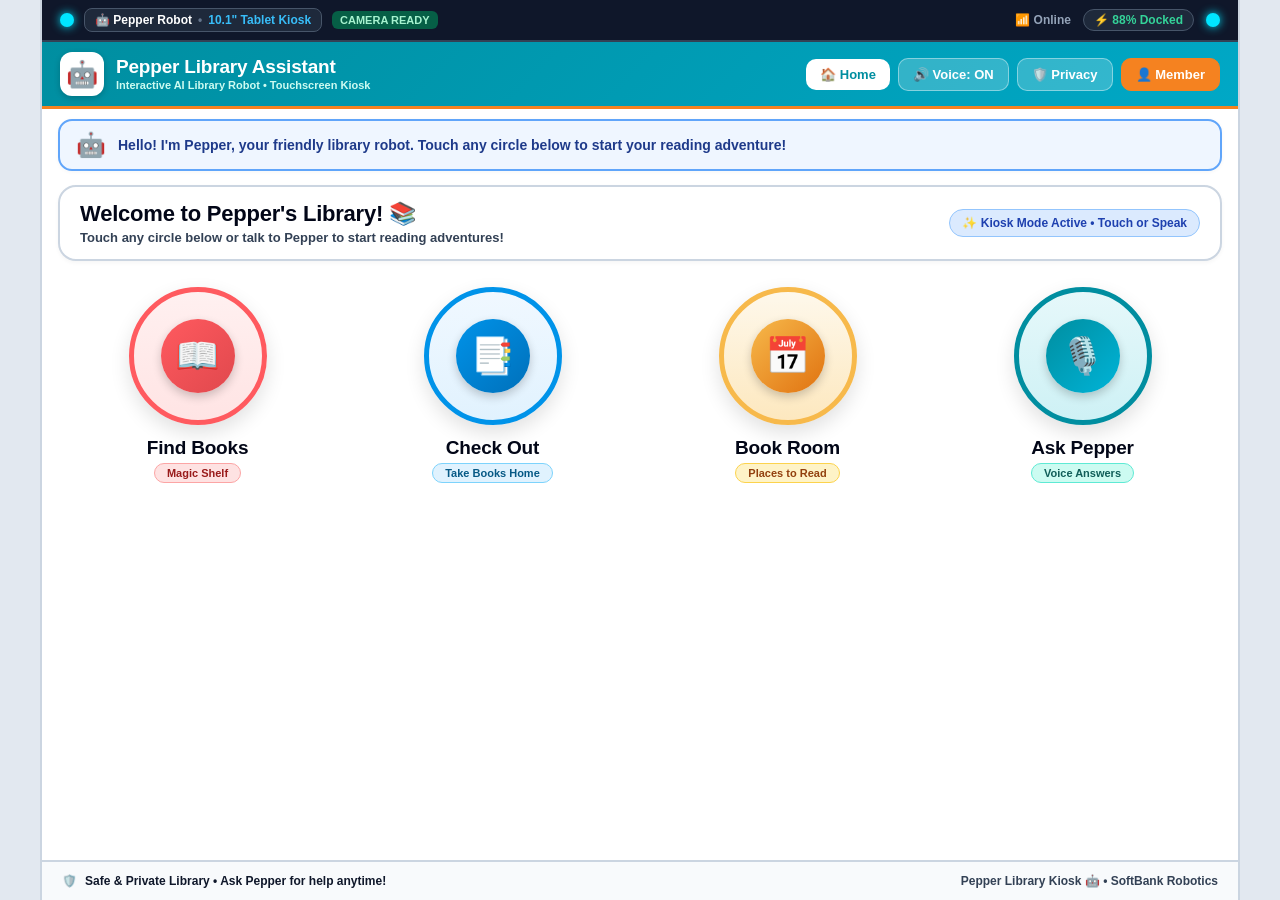
==== commit d8547de8: "Add files via upload" ====
--- a/index.html
+++ b/index.html
@@ -1,12 +1,12 @@
 <!DOCTYPE html>
-<html lang="ko">
+<html lang="en">
 <head>
   <meta charset="UTF-8">
   <meta http-equiv="X-UA-Compatible" content="IE=edge,chrome=1">
   <meta name="viewport" content="width=device-width, initial-scale=1.0, maximum-scale=1.0, user-scalable=no">
-  <title>Pepper Library Assistant - 2016 Edition</title>
+  <title>Pepper Library Assistant</title>
   
-  <!-- 2016 Windows / IE11 / Android 4.4+ Pepper Tablet Compatible Stylesheet -->
+  <!-- 2016 Windows / IE11 / Android 4.4+ Pepper Tablet High-Contrast Style -->
   <style>
     * {
       -webkit-box-sizing: border-box;
@@ -15,7 +15,7 @@
       margin: 0;
       padding: 0;
       -webkit-tap-highlight-color: transparent;
-      font-family: "Segoe UI", "Malgun Gothic", "Apple SD Gothic Neo", Arial, Helvetica, sans-serif;
+      font-family: -apple-system, BlinkMacSystemFont, "Segoe UI", Roboto, Helvetica, Arial, sans-serif;
     }
     html, body {
       width: 100%;
@@ -28,7 +28,7 @@
       -ms-user-select: none;
     }
 
-    /* Kiosk Shell Container */
+    /* Kiosk Shell Container - matching PepperFrame format */
     #kiosk-container {
       max-width: 1200px;
       margin: 0 auto;
@@ -40,11 +40,11 @@
       flex-direction: column;
     }
 
-    /* 1. RESTORED PEPPER ROBOT HEAD AT TOP OF PAGE */
+    /* 1. PEPPER ROBOT HEAD VISOR AT TOP OF PAGE */
     #robot-head-visor {
       background: #0f172a;
       color: #ffffff;
-      padding: 6px 16px;
+      padding: 8px 18px;
       display: flex;
       align-items: center;
       justify-content: space-between;
@@ -62,6 +62,7 @@
       background: #00E5FF;
       box-shadow: 0 0 10px #00E5FF;
       display: inline-block;
+      transition: all 0.2s ease;
     }
     .head-badge {
       background: #1e293b;
@@ -78,10 +79,11 @@
     .cam-status {
       font-size: 11px;
       font-weight: 800;
-      padding: 2px 8px;
+      padding: 3px 8px;
       border-radius: 6px;
       background: #065f46;
       color: #a7f3d0;
+      cursor: pointer;
     }
     .head-right {
       display: flex;
@@ -94,17 +96,18 @@
     .battery-pill {
       background: #1e293b;
       border: 1px solid #475569;
-      padding: 2px 10px;
+      padding: 3px 10px;
       border-radius: 20px;
       color: #34d399;
       font-weight: 800;
     }
 
-    /* 2. SIGNATURE TRANSLUCENT TEAL BRAND HEADER */
+    /* 2. SIGNATURE TEAL BRAND HEADER */
     header {
       background: #008EA0;
+      background: linear-gradient(135deg, #008EA0 0%, #00A8C6 100%);
       color: #ffffff;
-      padding: 10px 16px;
+      padding: 10px 18px;
       display: flex;
       align-items: center;
       justify-content: space-between;
@@ -158,6 +161,7 @@
       display: inline-flex;
       align-items: center;
       gap: 6px;
+      transition: all 0.15s ease;
     }
     .btn-nav:hover, .btn-nav:active {
       background: rgba(255, 255, 255, 0.35);
@@ -174,7 +178,7 @@
       border: 2px solid #60a5fa;
       border-radius: 14px;
       padding: 10px 16px;
-      margin: 10px 14px 6px 14px;
+      margin: 10px 16px 4px 16px;
       display: flex;
       align-items: center;
       gap: 12px;
@@ -192,10 +196,10 @@
       flex: 1;
     }
 
-    /* 4. MAIN CONTENT VIEW CANVAS (ZERO BLANK SPACE) */
+    /* 4. MAIN CONTENT VIEW CANVAS */
     main {
       flex: 1;
-      padding: 10px 14px 16px 14px;
+      padding: 10px 16px 16px 16px;
       width: 100%;
     }
 
@@ -204,15 +208,15 @@
       background: #ffffff;
       border: 2px solid #cbd5e1;
       border-radius: 18px;
-      padding: 12px 18px;
-      margin-bottom: 12px;
+      padding: 14px 20px;
+      margin-bottom: 16px;
       display: flex;
       align-items: center;
       justify-content: space-between;
       box-shadow: 0 2px 4px rgba(0,0,0,0.04);
     }
     .greeting-left h2 {
-      font-size: 20px;
+      font-size: 22px;
       font-weight: 900;
       color: #020617;
       letter-spacing: -0.01em;
@@ -221,173 +225,283 @@
       font-size: 13px;
       font-weight: 700;
       color: #334155;
-      margin-top: 2px;
-    }
-    .mode-switch {
-      display: flex;
+      margin-top: 3px;
+    }
+    .mode-pill {
+      background: #dbeafe;
+      border: 1px solid #93c5fd;
+      color: #1e40af;
+      padding: 6px 12px;
+      border-radius: 20px;
+      font-size: 12px;
+      font-weight: 800;
+      display: flex;
+      align-items: center;
       gap: 6px;
-      background: #e2e8f0;
-      padding: 4px;
-      border-radius: 12px;
-    }
-    .mode-btn {
-      border: none;
-      background: transparent;
-      padding: 6px 14px;
-      border-radius: 8px;
-      font-size: 12px;
-      font-weight: 800;
-      cursor: pointer;
-      color: #475569;
-    }
-    .mode-btn.active {
-      background: #ffffff;
-      color: #020617;
-      box-shadow: 0 1px 3px rgba(0,0,0,0.12);
-    }
-
-    /* 2016-SAFE GRID/FLEXBOX FOR 6 LARGE SERVICE BUTTONS */
-    .menu-grid {
+    }
+
+    /* THE EXACT 4 SIGNATURE CIRCULAR SERVICE BUTTONS */
+    .circles-container {
       display: flex;
       flex-wrap: wrap;
-      margin: -6px;
-    }
-    .menu-card {
-      flex: 0 0 calc(33.333% - 12px);
-      width: calc(33.333% - 12px);
-      margin: 6px;
-      box-sizing: border-box;
-      background: #ffffff;
-      border-radius: 18px;
-      padding: 18px 12px;
+      justify-content: space-around;
+      align-items: flex-start;
+      margin: 8px 0 18px 0;
+      gap: 16px;
+    }
+    .circle-card {
+      flex: 1 1 200px;
+      max-width: 250px;
+      display: flex;
+      flex-direction: column;
+      align-items: center;
       text-align: center;
       cursor: pointer;
-      border: 3px solid transparent;
-      box-shadow: 0 3px 8px rgba(0,0,0,0.06);
-      transition: all 0.15s ease-in-out;
-      display: inline-block;
-      vertical-align: top;
-    }
-    .menu-card:hover, .menu-card:active {
-      transform: translateY(-2px);
-      box-shadow: 0 6px 16px rgba(0,0,0,0.12);
-    }
-
-    /* Saturated High-Contrast Card Themes */
-    .card-recommend {
-      border-color: #f59e0b;
-      background: #fffbeb;
-    }
-    .card-borrow {
-      border-color: #0284c7;
-      background: #f0f9ff;
-    }
-    .card-return {
-      border-color: #10b981;
-      background: #ecfdf5;
-    }
-    .card-rooms {
-      border-color: #eab308;
-      background: #fefce8;
-    }
-    .card-ask {
+      padding: 10px;
+      border-radius: 24px;
+      transition: transform 0.15s ease, background-color 0.15s ease;
+      background: transparent;
+      border: none;
+    }
+    .circle-card:hover, .circle-card:active {
+      transform: translateY(-4px);
+    }
+
+    /* Outer Ring */
+    .circle-ring {
+      width: 138px;
+      height: 138px;
+      border-radius: 50%;
+      border-width: 5px;
+      border-style: solid;
+      box-shadow: 0 8px 20px rgba(0,0,0,0.12);
+      display: flex;
+      align-items: center;
+      justify-content: center;
+      overflow: hidden;
+      margin-bottom: 12px;
+      transition: all 0.2s ease;
+    }
+
+    /* Inner Center Icon Circle */
+    .circle-icon-center {
+      width: 74px;
+      height: 74px;
+      border-radius: 50%;
+      color: #ffffff;
+      display: flex;
+      align-items: center;
+      justify-content: center;
+      font-size: 36px;
+      box-shadow: 0 4px 10px rgba(0,0,0,0.2);
+    }
+
+    /* CIRCLE 1: Find Books (Coral Red) */
+    .card-discovery .circle-ring {
+      border-color: #FF5A5F;
+      background: linear-gradient(180deg, #FFF0F0 0%, #FFE4E4 100%);
+    }
+    .card-discovery .circle-icon-center {
+      background: linear-gradient(135deg, #FF5A5F 0%, #E0484D 100%);
+    }
+    .card-discovery:hover .circle-ring {
+      border-color: #E0484D;
+      box-shadow: 0 10px 24px rgba(255, 90, 95, 0.35);
+    }
+
+    /* CIRCLE 2: Check Out (Vivid Blue) */
+    .card-checkout .circle-ring {
+      border-color: #0093E9;
+      background: linear-gradient(180deg, #F0F8FF 0%, #E1F2FE 100%);
+    }
+    .card-checkout .circle-icon-center {
+      background: linear-gradient(135deg, #0093E9 0%, #0070BA 100%);
+    }
+    .card-checkout:hover .circle-ring {
+      border-color: #0070BA;
+      box-shadow: 0 10px 24px rgba(0, 147, 233, 0.35);
+    }
+
+    /* CIRCLE 3: Book Room (Warm Amber) */
+    .card-rooms .circle-ring {
+      border-color: #F7B94B;
+      background: linear-gradient(180deg, #FEF8EB 0%, #FDE8BF 100%);
+    }
+    .card-rooms .circle-icon-center {
+      background: linear-gradient(135deg, #F7B94B 0%, #E07210 100%);
+    }
+    .card-rooms:hover .circle-ring {
+      border-color: #E07210;
+      box-shadow: 0 10px 24px rgba(247, 185, 75, 0.35);
+    }
+
+    /* CIRCLE 4: Ask Pepper (Cyan Teal) */
+    .card-ask .circle-ring {
       border-color: #008EA0;
-      background: #f0fdfa;
-    }
-    .card-privacy {
-      border-color: #6366f1;
-      background: #eef2ff;
-    }
-
-    .card-icon {
-      width: 58px;
-      height: 58px;
-      border-radius: 18px;
-      background: #ffffff;
-      margin: 0 auto 10px auto;
-      display: flex;
-      align-items: center;
-      justify-content: center;
-      font-size: 32px;
-      box-shadow: 0 2px 6px rgba(0,0,0,0.08);
-    }
-    .card-title {
-      font-size: 18px;
+      background: linear-gradient(180deg, #E6F8FA 0%, #CEF1F5 100%);
+    }
+    .card-ask .circle-icon-center {
+      background: linear-gradient(135deg, #008EA0 0%, #00B4D8 100%);
+    }
+    .card-ask:hover .circle-ring {
+      border-color: #00B4D8;
+      box-shadow: 0 10px 24px rgba(0, 142, 160, 0.35);
+    }
+
+    /* Circle Labels & Badges */
+    .circle-label {
+      font-size: 19px;
       font-weight: 900;
       color: #020617;
+      letter-spacing: -0.01em;
       margin-bottom: 4px;
-      line-height: 1.2;
-    }
-    .card-badge {
+    }
+    .circle-badge {
       display: inline-block;
       font-size: 11px;
       font-weight: 800;
-      padding: 3px 10px;
+      padding: 3px 12px;
       border-radius: 99px;
-      margin-top: 4px;
-    }
-
-    /* Sub-Views (Panels) */
+      border-width: 1px;
+      border-style: solid;
+    }
+    .badge-discovery {
+      background: #fee2e2;
+      color: #991b1b;
+      border-color: #fca5a5;
+    }
+    .badge-checkout {
+      background: #e0f2fe;
+      color: #075985;
+      border-color: #7dd3fc;
+    }
+    .badge-rooms {
+      background: #fef3c7;
+      color: #92400e;
+      border-color: #fcd34d;
+    }
+    .badge-ask {
+      background: #ccfbf1;
+      color: #115e59;
+      border-color: #5eead4;
+    }
+
+    /* SUB-VIEWS (PANELS) */
     .view-panel {
       display: none;
       background: #ffffff;
       border: 2px solid #cbd5e1;
       border-radius: 20px;
-      padding: 18px;
-      box-shadow: 0 4px 12px rgba(0,0,0,0.06);
+      padding: 20px;
+      box-shadow: 0 4px 14px rgba(0,0,0,0.06);
     }
     .view-top {
       display: flex;
       align-items: center;
       justify-content: space-between;
       border-bottom: 2px solid #e2e8f0;
-      padding-bottom: 12px;
-      margin-bottom: 14px;
+      padding-bottom: 14px;
+      margin-bottom: 16px;
     }
     .view-top h2 {
-      font-size: 20px;
+      font-size: 21px;
       font-weight: 900;
       color: #020617;
+      display: flex;
+      align-items: center;
+      gap: 10px;
     }
     .btn-back {
       background: #020617;
       color: #ffffff;
       border: none;
-      padding: 8px 18px;
-      border-radius: 10px;
+      padding: 9px 18px;
+      border-radius: 12px;
       font-size: 13px;
       font-weight: 800;
       cursor: pointer;
+      display: inline-flex;
+      align-items: center;
+      gap: 6px;
+    }
+    .btn-back:hover {
+      background: #1e293b;
+    }
+
+    /* Search & Filter Bar */
+    .filter-bar {
+      display: flex;
+      flex-wrap: wrap;
+      gap: 8px;
+      margin-bottom: 14px;
+    }
+    .filter-btn {
+      background: #f1f5f9;
+      border: 1px solid #cbd5e1;
+      color: #334155;
+      padding: 6px 14px;
+      border-radius: 20px;
+      font-size: 12px;
+      font-weight: 800;
+      cursor: pointer;
+    }
+    .filter-btn.active {
+      background: #008EA0;
+      color: #ffffff;
+      border-color: #008EA0;
     }
 
     /* Item Card List in Sub-Views */
-    .item-row {
-      display: flex;
-      align-items: center;
-      justify-content: space-between;
-      padding: 12px 16px;
+    .item-grid {
+      display: grid;
+      grid-template-columns: repeat(auto-fill, minmax(280px, 1fr));
+      gap: 12px;
+    }
+    .item-card {
+      padding: 14px 16px;
       background: #f8fafc;
       border: 2px solid #e2e8f0;
+      border-radius: 16px;
+      cursor: pointer;
+      display: flex;
+      align-items: center;
+      justify-content: space-between;
+      gap: 12px;
+      transition: all 0.15s ease;
+    }
+    .item-card:hover {
+      background: #ffffff;
+      border-color: #008EA0;
+      box-shadow: 0 4px 12px rgba(0, 142, 160, 0.15);
+    }
+    .item-left {
+      display: flex;
+      align-items: center;
+      gap: 12px;
+      min-width: 0;
+    }
+    .item-icon-box {
+      width: 48px;
+      height: 48px;
       border-radius: 14px;
-      margin-bottom: 10px;
-      cursor: pointer;
-    }
-    .item-row:hover {
-      background: #f1f5f9;
-      border-color: #008EA0;
-    }
-    .item-left {
-      display: flex;
-      align-items: center;
-      gap: 14px;
-    }
-    .item-emoji {
-      font-size: 28px;
+      background: #ffffff;
+      border: 1px solid #cbd5e1;
+      display: flex;
+      align-items: center;
+      justify-content: center;
+      font-size: 26px;
+      flex-shrink: 0;
+    }
+    .item-info {
+      min-width: 0;
     }
     .item-info h4 {
-      font-size: 16px;
+      font-size: 15px;
       font-weight: 800;
       color: #020617;
+      white-space: nowrap;
+      overflow: hidden;
+      text-overflow: ellipsis;
     }
     .item-info p {
       font-size: 12px;
@@ -404,13 +518,71 @@
       font-size: 12px;
       font-weight: 800;
       cursor: pointer;
-    }
-
-    /* Footer */
+      white-space: nowrap;
+      flex-shrink: 0;
+    }
+    .btn-action:hover {
+      background: #007787;
+    }
+
+    /* Check-Out RFID Simulator Mat */
+    .rfid-box {
+      background: #f0f9ff;
+      border: 2px dashed #0284c7;
+      border-radius: 18px;
+      padding: 20px;
+      text-align: center;
+      margin-bottom: 16px;
+    }
+    .rfid-icon {
+      font-size: 38px;
+      margin-bottom: 6px;
+    }
+    .rfid-title {
+      font-size: 16px;
+      font-weight: 900;
+      color: #0369a1;
+    }
+    .rfid-subtitle {
+      font-size: 13px;
+      font-weight: 700;
+      color: #0284c7;
+      margin-top: 2px;
+    }
+
+    /* Voice Agent Q&A buttons */
+    .qa-grid {
+      display: grid;
+      grid-template-columns: repeat(auto-fill, minmax(260px, 1fr));
+      gap: 10px;
+      margin-top: 14px;
+    }
+    .qa-btn {
+      background: #ffffff;
+      border: 2px solid #cbd5e1;
+      padding: 14px 16px;
+      border-radius: 14px;
+      text-align: left;
+      font-size: 14px;
+      font-weight: 800;
+      color: #0f172a;
+      cursor: pointer;
+      display: flex;
+      align-items: center;
+      gap: 10px;
+      transition: all 0.15s ease;
+    }
+    .qa-btn:hover {
+      border-color: #008EA0;
+      background: #f0fdfa;
+      transform: translateY(-2px);
+    }
+
+    /* High-Visibility Footer */
     footer {
-      background: #f1f5f9;
+      background: #f8fafc;
       border-top: 2px solid #cbd5e1;
-      padding: 10px 18px;
+      padding: 12px 20px;
       display: flex;
       align-items: center;
       justify-content: space-between;
@@ -419,11 +591,25 @@
       color: #334155;
     }
 
-    /* Responsive for smaller 2016 screens */
+    /* Responsive adjustments */
     @media (max-width: 768px) {
-      .menu-card {
-        flex: 0 0 calc(50% - 12px);
-        width: calc(50% - 12px);
+      .circles-container {
+        gap: 12px;
+      }
+      .circle-card {
+        flex: 1 1 42%;
+      }
+      .circle-ring {
+        width: 110px;
+        height: 110px;
+      }
+      .circle-icon-center {
+        width: 60px;
+        height: 60px;
+        font-size: 28px;
+      }
+      .circle-label {
+        font-size: 16px;
       }
     }
   </style>
@@ -434,19 +620,19 @@
     <!-- 1. RESTORED HEAD OF PAGE: ROBOT STATUS & SENSORS -->
     <div id="robot-head-visor">
       <div class="head-left">
-        <span class="ear-led" id="left-ear"></span>
+        <span class="ear-led" id="left-ear" title="Pepper Left Ear Status LED"></span>
         <div class="head-badge">
           <span>🤖 Pepper Robot</span>
-          <span style="color:#64748b;">|</span>
-          <span style="color:#38bdf8;">2016 Edition</span>
-        </div>
-        <span class="cam-status" id="cam-badge">CAM ACTIVE</span>
+          <span style="color:#64748b;">•</span>
+          <span style="color:#38bdf8;">10.1" Tablet Kiosk</span>
+        </div>
+        <span class="cam-status" id="cam-badge" onclick="toggleCam()" title="Click to mute/unmute camera">CAMERA READY</span>
       </div>
 
       <div class="head-right">
-        <span>📶 WiFi Online</span>
-        <div class="battery-pill">⚡ 88% Docked</div>
-        <span class="ear-led" id="right-ear"></span>
+        <span>📶 Online</span>
+        <div class="battery-pill" id="battery-status">⚡ 88% Docked</div>
+        <span class="ear-led" id="right-ear" title="Pepper Right Ear Status LED"></span>
       </div>
     </div>
 
@@ -456,14 +642,15 @@
         <div class="pepper-avatar-box">🤖</div>
         <div class="brand-text">
           <h1>Pepper Library Assistant</h1>
-          <p>SoftBank Robotics • Touchscreen Kiosk</p>
+          <p>Interactive AI Library Robot • Touchscreen Kiosk</p>
         </div>
       </div>
 
       <div class="header-actions">
         <button class="btn-nav btn-home" onclick="showView('home')">🏠 Home</button>
         <button class="btn-nav" id="btn-voice-toggle" onclick="toggleVoice()">🔊 Voice: ON</button>
-        <button class="btn-nav" style="background:#065f46;border-color:#10b981;" onclick="showView('privacy')">🛡️ Privacy</button>
+        <button class="btn-nav" onclick="showView('privacy')">🛡️ Privacy</button>
+        <button class="btn-nav" style="background:#F58220;border-color:#F58220;" onclick="showView('login')">👤 Member</button>
       </div>
     </header>
 
@@ -471,331 +658,442 @@
     <div class="speech-bar">
       <div class="speech-avatar">🤖</div>
       <div class="speech-message" id="speech-text">
-        Hello! I'm Pepper, your friendly library robot. Touch any big card below to get started!
+        Hello! I'm Pepper, your friendly library robot. Touch any circle below to start your reading adventure!
       </div>
     </div>
 
-    <!-- 4. MAIN VIEW BODY -->
+    <!-- 4. MAIN VIEW CANVAS -->
     <main>
       
-      <!-- HOME MENU (6 BIG TOUCH CARDS) -->
+      <!-- WELCOME VIEW (THE 4 SIGNATURE CIRCULAR BUTTONS) -->
       <div id="view-home">
+        
         <div class="greeting-card">
           <div class="greeting-left">
-            <h2>Welcome to the Library! 📚</h2>
-            <p>Touch any service card below. No mouse or keyboard needed!</p>
-          </div>
-          <div class="mode-switch">
-            <button class="mode-btn active" id="btn-guest">👋 Guest</button>
-            <button class="mode-btn" id="btn-member" onclick="alert('Member card: #LIB-8842 active!')">⭐ Member</button>
-          </div>
-        </div>
-
-        <div class="menu-grid">
+            <h2>Welcome to Pepper's Library! 📚</h2>
+            <p>Touch any circle below or talk to Pepper to start reading adventures!</p>
+          </div>
+          <div class="mode-pill">
+            <span>✨ Kiosk Mode Active • Touch or Speak</span>
+          </div>
+        </div>
+
+        <!-- 4 CIRCLES CONTAINER -->
+        <div class="circles-container">
           
-          <!-- Card 1: Find Books -->
-          <div class="menu-card card-recommend" onclick="showView('recommend')">
-            <div class="card-icon">📚</div>
-            <div class="card-title">도서 추천 &amp; 검색</div>
-            <div style="font-size:12px;font-weight:700;color:#92400e;">Book Discovery</div>
-            <span class="card-badge" style="background:#fde68a;color:#78350f;">인기 어린이 도서</span>
-          </div>
-
-          <!-- Card 2: Check Out -->
-          <div class="menu-card card-borrow" onclick="showView('borrow')">
-            <div class="card-icon">📖</div>
-            <div class="card-title">도서 대출</div>
-            <div style="font-size:12px;font-weight:700;color:#0369a1;">Check Out</div>
-            <span class="card-badge" style="background:#bae6fd;color:#075985;">RFID 자동 대출</span>
-          </div>
-
-          <!-- Card 3: Return Books -->
-          <div class="menu-card card-return" onclick="showView('return')">
-            <div class="card-icon">🔄</div>
-            <div class="card-title">도서 반납</div>
-            <div style="font-size:12px;font-weight:700;color:#065f46;">Return Books</div>
-            <span class="card-badge" style="background:#a7f3d0;color:#064e3b;">간편 스마트 반납</span>
-          </div>
-
-          <!-- Card 4: Study Rooms -->
-          <div class="menu-card card-rooms" onclick="showView('rooms')">
-            <div class="card-icon">🏢</div>
-            <div class="card-title">열람실 / 회의실 예약</div>
-            <div style="font-size:12px;font-weight:700;color:#854d0e;">Room Booking</div>
-            <span class="card-badge" style="background:#fef08a;color:#713f12;">스터디룸 즉시 예약</span>
-          </div>
-
-          <!-- Card 5: Ask Pepper -->
-          <div class="menu-card card-ask" onclick="showView('ask')">
-            <div class="card-icon">🤖</div>
-            <div class="card-title">페퍼에게 질문하기</div>
-            <div style="font-size:12px;font-weight:700;color:#005c68;">Ask Pepper Voice</div>
-            <span class="card-badge" style="background:#99f6e4;color:#134e4a;">어린이 호기심 문답</span>
-          </div>
-
-          <!-- Card 6: Privacy Control -->
-          <div class="menu-card card-privacy" onclick="showView('privacy')">
-            <div class="card-icon">🛡️</div>
-            <div class="card-title">프라이버시 &amp; 센서</div>
-            <div style="font-size:12px;font-weight:700;color:#3730a3;">Privacy Controls</div>
-            <span class="card-badge" style="background:#c7d2fe;color:#312e81;">카메라 셔터 제어</span>
-          </div>
-
-        </div>
-      </div>
-
-      <!-- SUB-VIEW 1: BOOK RECOMMENDATIONS -->
-      <div id="view-recommend" class="view-panel">
+          <!-- CIRCLE 1: Find Books -->
+          <div class="circle-card card-discovery" onclick="showView('discovery')">
+            <div class="circle-ring">
+              <div class="circle-icon-center">
+                📖
+              </div>
+            </div>
+            <div class="circle-label">Find Books</div>
+            <span class="circle-badge badge-discovery">Magic Shelf</span>
+          </div>
+
+          <!-- CIRCLE 2: Check Out -->
+          <div class="circle-card card-checkout" onclick="showView('checkout')">
+            <div class="circle-ring">
+              <div class="circle-icon-center">
+                📑
+              </div>
+            </div>
+            <div class="circle-label">Check Out</div>
+            <span class="circle-badge badge-checkout">Take Books Home</span>
+          </div>
+
+          <!-- CIRCLE 3: Book Room -->
+          <div class="circle-card card-rooms" onclick="showView('rooms')">
+            <div class="circle-ring">
+              <div class="circle-icon-center">
+                📅
+              </div>
+            </div>
+            <div class="circle-label">Book Room</div>
+            <span class="circle-badge badge-rooms">Places to Read</span>
+          </div>
+
+          <!-- CIRCLE 4: Ask Pepper -->
+          <div class="circle-card card-ask" onclick="showView('ask')">
+            <div class="circle-ring">
+              <div class="circle-icon-center">
+                🎙️
+              </div>
+            </div>
+            <div class="circle-label">Ask Pepper</div>
+            <span class="circle-badge badge-ask">Voice Answers</span>
+          </div>
+
+        </div>
+      </div>
+
+      <!-- SUB-VIEW 1: BOOK DISCOVERY (FIND BOOKS) -->
+      <div id="view-discovery" class="view-panel">
         <div class="view-top">
-          <h2>⭐ 추천 도서 (Book Recommendations)</h2>
-          <button class="btn-back" onclick="showView('home')">← Home</button>
-        </div>
-        <div class="item-row" onclick="speak('우주 탐험가 책을 추천합니다. 2층 과학 코너에 있습니다.')">
-          <div class="item-left">
-            <div class="item-emoji">🪐</div>
-            <div class="item-info">
-              <h4>태양계와 별자리 탐험 (Solar System)</h4>
-              <p>2층 어린이 과학실 • 대출 가능</p>
-            </div>
-          </div>
-          <button class="btn-action">위치 안내</button>
-        </div>
-        <div class="item-row" onclick="speak('공룡의 비밀 책을 추천합니다. 1층 유아실에 있습니다.')">
-          <div class="item-left">
-            <div class="item-emoji">🦖</div>
-            <div class="item-info">
-              <h4>공룡 대백과 (Dinosaur Encyclopedia)</h4>
-              <p>1층 어린이 자연실 • 대출 가능</p>
-            </div>
-          </div>
-          <button class="btn-action">위치 안내</button>
-        </div>
-        <div class="item-row" onclick="speak('로봇과 함께하는 코딩 책을 추천합니다. 3층 디지털 랩에 있습니다.')">
-          <div class="item-left">
-            <div class="item-emoji">💻</div>
-            <div class="item-info">
-              <h4>처음 배우는 로봇 코딩 (Coding with Robots)</h4>
-              <p>3층 디지털 랩 • 대출 가능</p>
-            </div>
-          </div>
-          <button class="btn-action">위치 안내</button>
-        </div>
-      </div>
-
-      <!-- SUB-VIEW 2: CHECK OUT -->
-      <div id="view-borrow" class="view-panel">
+          <h2>📖 Book Discovery &amp; Recommendations</h2>
+          <button class="btn-back" onclick="showView('home')">← Back to Home</button>
+        </div>
+
+        <div class="filter-bar">
+          <button class="filter-btn active" onclick="filterCategory('all')">All Books</button>
+          <button class="filter-btn" onclick="filterCategory('kids')">Kids &amp; Stories</button>
+          <button class="filter-btn" onclick="filterCategory('science')">Science &amp; Space</button>
+          <button class="filter-btn" onclick="filterCategory('coding')">Coding &amp; AI</button>
+        </div>
+
+        <div class="item-grid" id="discovery-grid">
+          
+          <div class="item-card" onclick="speak('The Solar System and Beyond is located on Floor 2, Shelf Science A.')">
+            <div class="item-left">
+              <div class="item-icon-box">🪐</div>
+              <div class="item-info">
+                <h4>The Solar System &amp; Beyond</h4>
+                <p>Floor 2 • Science Section • Available</p>
+              </div>
+            </div>
+            <button class="btn-action">Locate Shelf</button>
+          </div>
+
+          <div class="item-card" onclick="speak('Dinosaur Encyclopedia is located on Floor 1, Nature Section.')">
+            <div class="item-left">
+              <div class="item-icon-box">🦖</div>
+              <div class="item-info">
+                <h4>Dinosaur Encyclopedia</h4>
+                <p>Floor 1 • Nature Room • Available</p>
+              </div>
+            </div>
+            <button class="btn-action">Locate Shelf</button>
+          </div>
+
+          <div class="item-card" onclick="speak('The Little Prince is located on Floor 2, Classics Shelf C.')">
+            <div class="item-left">
+              <div class="item-icon-box">👑</div>
+              <div class="item-info">
+                <h4>The Little Prince</h4>
+                <p>Floor 2 • World Classics • Available</p>
+              </div>
+            </div>
+            <button class="btn-action">Locate Shelf</button>
+          </div>
+
+          <div class="item-card" onclick="speak('Coding Adventures with Robots is located on Floor 3, Digital Innovation Lab.')">
+            <div class="item-left">
+              <div class="item-icon-box">💻</div>
+              <div class="item-info">
+                <h4>Coding Adventures with Robots</h4>
+                <p>Floor 3 • Innovation Lab • Available</p>
+              </div>
+            </div>
+            <button class="btn-action">Locate Shelf</button>
+          </div>
+
+          <div class="item-card" onclick="speak('Ocean Wildlife Mysteries is located on Floor 1, Kids Zoology Shelf.')">
+            <div class="item-left">
+              <div class="item-icon-box">🐬</div>
+              <div class="item-info">
+                <h4>Ocean Wildlife Mysteries</h4>
+                <p>Floor 1 • Marine Section • Available</p>
+              </div>
+            </div>
+            <button class="btn-action">Locate Shelf</button>
+          </div>
+
+          <div class="item-card" onclick="speak('Harry Potter and the Sorcerers Stone is located on Floor 2, Fantasy Fiction.')">
+            <div class="item-left">
+              <div class="item-icon-box">🧙</div>
+              <div class="item-info">
+                <h4>Harry Potter &amp; Sorcerer's Stone</h4>
+                <p>Floor 2 • Fantasy Fiction • Available</p>
+              </div>
+            </div>
+            <button class="btn-action">Locate Shelf</button>
+          </div>
+
+        </div>
+      </div>
+
+      <!-- SUB-VIEW 2: CHECK OUT & RETURN -->
+      <div id="view-checkout" class="view-panel">
         <div class="view-top">
-          <h2>📖 도서 대출 (Self Check-Out)</h2>
-          <button class="btn-back" onclick="showView('home')">← Home</button>
-        </div>
-        <p style="font-size:13px;font-weight:700;color:#475569;margin-bottom:12px;">대출할 도서를 선택하거나 RFID 매트에 올려주세요:</p>
-        <div class="item-row" onclick="doBorrow('신비한 바다 동물')">
-          <div class="item-left">
-            <div class="item-emoji">🐬</div>
-            <div class="item-info">
-              <h4>신비한 바다 동물 (Ocean Wildlife)</h4>
-              <p>도서 번호: 492.3 • 대출 기한: 3주</p>
-            </div>
-          </div>
-          <button class="btn-action">대출하기</button>
-        </div>
-        <div class="item-row" onclick="doBorrow('마법의 나무집')">
-          <div class="item-left">
-            <div class="item-emoji">🌳</div>
-            <div class="item-info">
-              <h4>마법의 나무집 1권 (Magic Treehouse)</h4>
-              <p>도서 번호: 843.1 • 대출 기한: 3주</p>
-            </div>
-          </div>
-          <button class="btn-action">대출하기</button>
-        </div>
-      </div>
-
-      <!-- SUB-VIEW 3: RETURN BOOKS -->
-      <div id="view-return" class="view-panel">
-        <div class="view-top">
-          <h2>🔄 도서 반납 (Book Return)</h2>
-          <button class="btn-back" onclick="showView('home')">← Home</button>
-        </div>
-        <p style="font-size:13px;font-weight:700;color:#475569;margin-bottom:12px;">반납할 도서를 선택해주세요:</p>
-        <div class="item-row" onclick="doReturn('어린왕자')">
-          <div class="item-left">
-            <div class="item-emoji">👑</div>
-            <div class="item-info">
-              <h4>어린 왕자 (The Little Prince)</h4>
-              <p>반납 예정일: 오늘 • 도서 번호: 863.2</p>
-            </div>
-          </div>
-          <button class="btn-action" style="background:#16a34a;">반납하기</button>
-        </div>
-        <div class="item-row" onclick="doReturn('초보자를 위한 과학 이야기')">
-          <div class="item-left">
-            <div class="item-emoji">🔬</div>
-            <div class="item-info">
-              <h4>초보자를 위한 과학 이야기 (Science Fun)</h4>
-              <p>반납 예정일: 3일 남음</p>
-            </div>
-          </div>
-          <button class="btn-action" style="background:#16a34a;">반납하기</button>
-        </div>
-      </div>
-
-      <!-- SUB-VIEW 4: ROOMS -->
+          <h2>📑 Self Check-Out &amp; Return Station</h2>
+          <button class="btn-back" onclick="showView('home')">← Back to Home</button>
+        </div>
+
+        <div class="rfid-box">
+          <div class="rfid-icon">📡</div>
+          <div class="rfid-title">RFID Auto-Scan Reader Active</div>
+          <div class="rfid-subtitle">Place your library books on the tablet reader surface</div>
+        </div>
+
+        <h3 style="font-size:15px;font-weight:800;margin-bottom:10px;color:#0f172a;">Scanned Books Ready for Check-Out:</h3>
+
+        <div class="item-grid" style="margin-bottom:16px;">
+          <div class="item-card">
+            <div class="item-left">
+              <div class="item-icon-box">🐬</div>
+              <div class="item-info">
+                <h4>Ocean Wildlife Mysteries</h4>
+                <p>Barcode: #LIB-49201 • Due Date: 3 Weeks</p>
+              </div>
+            </div>
+            <button class="btn-action" onclick="doBorrow('Ocean Wildlife Mysteries')">Check Out</button>
+          </div>
+
+          <div class="item-card">
+            <div class="item-left">
+              <div class="item-icon-box">🪐</div>
+              <div class="item-info">
+                <h4>The Solar System &amp; Beyond</h4>
+                <p>Barcode: #LIB-88402 • Due Date: 3 Weeks</p>
+              </div>
+            </div>
+            <button class="btn-action" onclick="doBorrow('The Solar System and Beyond')">Check Out</button>
+          </div>
+        </div>
+
+        <h3 style="font-size:15px;font-weight:800;margin-bottom:10px;color:#0f172a;">Quick Return Station:</h3>
+        <div class="item-grid">
+          <div class="item-card">
+            <div class="item-left">
+              <div class="item-icon-box">👑</div>
+              <div class="item-info">
+                <h4>The Little Prince (Return)</h4>
+                <p>Borrowed by Member #LIB-8842 • Return Due Today</p>
+              </div>
+            </div>
+            <button class="btn-action" style="background:#16a34a;" onclick="doReturn('The Little Prince')">Return Book</button>
+          </div>
+        </div>
+      </div>
+
+      <!-- SUB-VIEW 3: ROOM BOOKING -->
       <div id="view-rooms" class="view-panel">
         <div class="view-top">
-          <h2>🏢 회의실 및 스터디룸 예약</h2>
-          <button class="btn-back" onclick="showView('home')">← Home</button>
-        </div>
-        <div class="item-row" onclick="doBookRoom('1호 스터디룸 (4인석)')">
-          <div class="item-left">
-            <div class="item-emoji">📖</div>
-            <div class="item-info">
-              <h4>1호 스터디룸 (4인석)</h4>
-              <p>2층 • 모니터 구비 • 현재 즉시 이용 가능</p>
-            </div>
-          </div>
-          <button class="btn-action">예약하기</button>
-        </div>
-        <div class="item-row" onclick="doBookRoom('키즈 창의 메이커스페이스')">
-          <div class="item-left">
-            <div class="item-emoji">🎨</div>
-            <div class="item-info">
-              <h4>키즈 창의 메이커스페이스 (8인석)</h4>
-              <p>1층 • 공작 재료 완비 • 즉시 이용 가능</p>
-            </div>
-          </div>
-          <button class="btn-action">예약하기</button>
-        </div>
-      </div>
-
-      <!-- SUB-VIEW 5: ASK PEPPER -->
+          <h2>📅 Meeting Rooms &amp; Reading Pods</h2>
+          <button class="btn-back" onclick="showView('home')">← Back to Home</button>
+        </div>
+
+        <p style="font-size:13px;font-weight:700;color:#475569;margin-bottom:14px;">Select a quiet study room or reading pod to reserve for up to 2 hours:</p>
+
+        <div class="item-grid">
+          
+          <div class="item-card" onclick="doBookRoom('Reading Pod A')">
+            <div class="item-left">
+              <div class="item-icon-box">🎧</div>
+              <div class="item-info">
+                <h4>Reading Pod A (Quiet Zone)</h4>
+                <p>Capacity: 1-2 people • Floor 2 • Status: Available</p>
+              </div>
+            </div>
+            <button class="btn-action" style="background:#d97706;">Reserve Pod</button>
+          </div>
+
+          <div class="item-card" onclick="doBookRoom('Team Study Room 1')">
+            <div class="item-left">
+              <div class="item-icon-box">👥</div>
+              <div class="item-info">
+                <h4>Team Study Room 1</h4>
+                <p>Capacity: 4-6 people • Floor 3 • Whiteboard &amp; Display</p>
+              </div>
+            </div>
+            <button class="btn-action" style="background:#d97706;">Reserve Room</button>
+          </div>
+
+          <div class="item-card" onclick="doBookRoom('Storytelling Corner')">
+            <div class="item-left">
+              <div class="item-icon-box">🧸</div>
+              <div class="item-info">
+                <h4>Storytelling &amp; Kids Corner</h4>
+                <p>Capacity: 8-12 children • Floor 1 • Interactive Screen</p>
+              </div>
+            </div>
+            <button class="btn-action" style="background:#d97706;">Reserve Corner</button>
+          </div>
+
+        </div>
+      </div>
+
+      <!-- SUB-VIEW 4: ASK PEPPER VOICE AGENT -->
       <div id="view-ask" class="view-panel">
         <div class="view-top">
-          <h2>🤖 페퍼에게 물어보세요! (Curious Questions)</h2>
-          <button class="btn-back" onclick="showView('home')">← Home</button>
-        </div>
-        <p style="font-size:13px;font-weight:700;color:#475569;margin-bottom:12px;">질문을 터치하면 페퍼가 음성으로 친절하게 대답합니다:</p>
-        <div class="item-row" onclick="speak('별이 반짝이는 이유는 별빛이 지구 대기의 따뜻하고 차가운 공기를 지나면서 흔들리기 때문이에요!')">
-          <div class="item-left">
-            <div class="item-emoji">🌟</div>
-            <div class="item-info">
-              <h4>별은 왜 밤하늘에서 반짝이나요?</h4>
-              <p>우주와 과학 이야기</p>
-            </div>
-          </div>
-          <button class="btn-action">듣기 🔊</button>
-        </div>
-        <div class="item-row" onclick="speak('돌고래는 사람처럼 딸깍거리는 소리와 휘파람 소리로 서로 대화를 나눈답니다!')">
-          <div class="item-left">
-            <div class="item-emoji">🐬</div>
-            <div class="item-info">
-              <h4>돌고래는 바닷속에서 어떻게 대화하나요?</h4>
-              <p>해양 동물 이야기</p>
-            </div>
-          </div>
-          <button class="btn-action">듣기 🔊</button>
-        </div>
-        <div class="item-row" onclick="speak('티라노사우루스는 약 6천6백만 년 전에 살았고, 이빨 크기가 커다란 바나나만큼 컸답니다!')">
-          <div class="item-left">
-            <div class="item-emoji">🦖</div>
-            <div class="item-info">
-              <h4>티라노사우루스는 얼마나 컸나요?</h4>
-              <p>공룡의 비밀</p>
-            </div>
-          </div>
-          <button class="btn-action">듣기 🔊</button>
-        </div>
-      </div>
-
-      <!-- SUB-VIEW 6: PRIVACY -->
+          <h2>🎙️ Ask Pepper • AI Voice Assistant</h2>
+          <button class="btn-back" onclick="showView('home')">← Back to Home</button>
+        </div>
+
+        <div style="background:#f0fdfa;border:2px solid #5eead4;border-radius:16px;padding:16px;display:flex;align-items:center;gap:14px;">
+          <div style="font-size:36px;">🤖</div>
+          <div>
+            <div style="font-size:16px;font-weight:900;color:#0f766e;">Pepper is listening!</div>
+            <div style="font-size:13px;font-weight:700;color:#115e59;">Touch any question below or speak aloud to Pepper:</div>
+          </div>
+        </div>
+
+        <div class="qa-grid">
+          <button class="qa-btn" onclick="askPepperQuestion('Where can I find science and space books?')">
+            <span>🚀 Where are the science books?</span>
+          </button>
+          <button class="qa-btn" onclick="askPepperQuestion('What time does the library close today?')">
+            <span>⏰ What time does the library close?</span>
+          </button>
+          <button class="qa-btn" onclick="askPepperQuestion('How many books can I check out at one time?')">
+            <span>📚 How many books can I borrow?</span>
+          </button>
+          <button class="qa-btn" onclick="askPepperQuestion('Where is the quiet study area located?')">
+            <span>🤫 Where is the quiet study zone?</span>
+          </button>
+          <button class="qa-btn" onclick="askPepperQuestion('Can you recommend a fun adventure story?')">
+            <span>✨ Recommend a great adventure book!</span>
+          </button>
+          <button class="qa-btn" onclick="askPepperQuestion('Where are the restrooms and water fountains?')">
+            <span>🚻 Where are the restrooms?</span>
+          </button>
+        </div>
+      </div>
+
+      <!-- SUB-VIEW 5: PRIVACY CONTROLS -->
       <div id="view-privacy" class="view-panel">
         <div class="view-top">
-          <h2>🛡️ 프라이버시 및 센서 제어</h2>
-          <button class="btn-back" onclick="showView('home')">← Home</button>
-        </div>
-        <div style="background:#ecfdf5;border:2px solid #6ee7b7;border-radius:14px;padding:14px;margin-bottom:14px;">
-          <h4 style="color:#065f46;font-size:15px;font-weight:900;">휘발성 메모리(RAM) 보안 아키텍처</h4>
-          <p style="font-size:12px;font-weight:700;color:#047857;margin-top:4px;line-height:1.4;">
-            페퍼 로봇은 사용자의 얼굴 정보나 회원 카드를 영구 저장하지 않습니다. 세션 종료 시 모든 임시 데이터가 즉시 초기화됩니다.
-          </p>
-        </div>
-        <button class="btn-action" style="width:100%;padding:12px;font-size:14px;margin-bottom:8px;" onclick="toggleCam()">📷 카메라 셔터 끄기/켜기</button>
-        <button class="btn-action" style="width:100%;padding:12px;font-size:14px;background:#dc2626;" onclick="purgeRAM()">🗑️ 임시 메모리 완전 삭제 및 초기화</button>
+          <h2>🛡️ Privacy &amp; Sensor Controls</h2>
+          <button class="btn-back" onclick="showView('home')">← Back to Home</button>
+        </div>
+
+        <div class="item-grid">
+          <div class="item-card">
+            <div class="item-left">
+              <div class="item-icon-box">📷</div>
+              <div class="item-info">
+                <h4>Hardware Camera Shutter</h4>
+                <p>Toggle Pepper's optical vision sensors</p>
+              </div>
+            </div>
+            <button class="btn-action" onclick="toggleCam()">Toggle Camera</button>
+          </div>
+
+          <div class="item-card">
+            <div class="item-left">
+              <div class="item-icon-box">🔒</div>
+              <div class="item-info">
+                <h4>Purge Ephemeral Memory</h4>
+                <p>Clear temporary session cache immediately</p>
+              </div>
+            </div>
+            <button class="btn-action" style="background:#e11d48;" onclick="purgeRAM()">Clear Memory</button>
+          </div>
+        </div>
+      </div>
+
+      <!-- SUB-VIEW 6: MEMBER LOGIN -->
+      <div id="view-login" class="view-panel">
+        <div class="view-top">
+          <h2>👤 Member Profile &amp; Preferences</h2>
+          <button class="btn-back" onclick="showView('home')">← Back to Home</button>
+        </div>
+
+        <div style="background:#f8fafc;border:2px solid #e2e8f0;border-radius:16px;padding:18px;margin-bottom:14px;">
+          <h4 style="font-size:16px;font-weight:900;color:#020617;">Active Card: #LIB-8842 (Alex Johnson)</h4>
+          <p style="font-size:13px;font-weight:700;color:#475569;margin-top:4px;">Membership Status: Active • Books on Loan: 2 • Study Room Credits: 4</p>
+        </div>
+
+        <button class="btn-action" onclick="speak('Logged in as Member Alex Johnson. Personalized book recommendations are now enabled!')">
+          Enable Personalized Recommendations
+        </button>
       </div>
 
     </main>
 
-    <!-- FOOTER -->
+    <!-- 5. HIGH-VISIBILITY FOOTER -->
     <footer>
-      <div>🤖 SoftBank Pepper 10.1" Tablet Kiosk</div>
-      <div style="color:#008EA0;">Safe &amp; Private Public Library System</div>
+      <div style="display:flex;align-items:center;gap:8px;font-weight:800;color:#0f172a;">
+        <span style="color:#059669;">🛡️</span>
+        <span>Safe &amp; Private Library • Ask Pepper for help anytime!</span>
+      </div>
+      <div>
+        <span>Pepper Library Kiosk 🤖 • SoftBank Robotics</span>
+      </div>
     </footer>
 
   </div>
 
-  <!-- Pure ES5 JavaScript Engine (Compatible with 2016 Windows / IE11 / Android 4.4+) -->
+  <!-- ULTRA-COMPATIBLE ES5 JAVASCRIPT LOGIC (NO ES6 SYNTAX TO PREVENT ANY 2016 CRASH) -->
   <script>
     var isVoice = true;
     var camActive = true;
-    var pepperSession = null;
-    var ttsService = null;
-
-    // Connect to Pepper Robot NAOqi if available
-    try {
-      if (window.QiSession) {
-        QiSession(function(session) {
-          pepperSession = session;
-          session.service("ALTextToSpeech").then(function(tts) {
-            ttsService = tts;
+    var qiSession = null;
+
+    // Connect to Pepper Robot QiSession if running inside robot tablet
+    function initQiSession() {
+      try {
+        if (window.QiSession) {
+          qiSession = new QiSession(function(session) {
+            console.log("Connected to Pepper NAOqi Session!");
+          }, function() {
+            console.log("QiSession disconnected");
           });
-        });
-      }
-    } catch(e) {}
-
-    // Universal Speech Function
+        }
+      } catch (e) {
+        console.log("Not running on Pepper robot hardware.");
+      }
+    }
+    initQiSession();
+
+    // Universal Speech Function: QiSession TTS or Web Speech API
     function speak(text) {
-      var msgEl = document.getElementById("speech-text");
-      if (msgEl) msgEl.innerText = text;
+      var speechBox = document.getElementById("speech-text");
+      if (speechBox) {
+        speechBox.innerText = text;
+      }
+
       if (!isVoice) return;
 
-      // 1. NAOqi Pepper
-      if (ttsService) {
+      // 1. Try Pepper Native ALTextToSpeech
+      if (qiSession) {
         try {
-          ttsService.say(text);
+          qiSession.service("ALTextToSpeech").done(function(tts) {
+            tts.setLanguage("English");
+            tts.say(text);
+          });
           return;
-        } catch(e) {}
-      }
-
-      // 2. Windows / Browser SpeechSynthesis
-      try {
-        if (window.speechSynthesis) {
+        } catch (e) {}
+      }
+
+      // 2. Fallback to HTML5 SpeechSynthesis
+      if (window.speechSynthesis) {
+        try {
           window.speechSynthesis.cancel();
-          var utter = new SpeechSynthesisUtterance(text);
-          utter.rate = 1.0;
-          utter.lang = "ko-KR";
-          window.speechSynthesis.speak(utter);
+          var utterance = new SpeechSynthesisUtterance(text);
+          utterance.lang = "en-US";
+          utterance.rate = 1.0;
+          window.speechSynthesis.speak(utterance);
+        } catch (e) {}
+      }
+    }
+
+    // View Switching Logic
+    function showView(viewId) {
+      var views = ['home', 'discovery', 'checkout', 'rooms', 'ask', 'privacy', 'login'];
+      for (var i = 0; i < views.length; i++) {
+        var el = document.getElementById("view-" + views[i]);
+        if (el) {
+          el.style.display = (views[i] === viewId) ? "block" : "none";
         }
-      } catch(e) {}
-    }
-
-    // View Navigation
-    function showView(viewId) {
-      var views = ['home', 'recommend', 'borrow', 'return', 'rooms', 'ask', 'privacy'];
-      for (var i = 0; i < views.length; i++) {
-        var el = document.getElementById('view-' + views[i]);
-        if (el) el.style.display = 'none';
-      }
-
-      var target = document.getElementById('view-' + viewId);
-      if (target) {
-        target.style.display = 'block';
-      }
-
-      if (viewId === 'home') {
-        speak("홈 메뉴입니다. 원하시는 도서관 서비스를 터치해주세요!");
-      }
-    }
-
+      }
+      window.scrollTo(0, 0);
+
+      if (viewId === 'discovery') {
+        speak("Here are popular books! Touch any book to see its shelf location or check it out.");
+      } else if (viewId === 'checkout') {
+        speak("Welcome to the self check-out station. Place your books on the reader to proceed.");
+      } else if (viewId === 'rooms') {
+        speak("Here are available study rooms and reading pods. Touch any room to reserve your spot!");
+      } else if (viewId === 'ask') {
+        speak("What would you like to know about our library? Touch any question or ask me anything!");
+      } else if (viewId === 'home') {
+        speak("Welcome to Pepper's Library! Touch any circle to get started.");
+      }
+    }
+
+    // Voice Toggle
     function toggleVoice() {
       isVoice = !isVoice;
       var btn = document.getElementById("btn-voice-toggle");
@@ -805,42 +1103,78 @@
       }
     }
 
+    // Camera Sensor Mute Toggle
     function toggleCam() {
       camActive = !camActive;
       var badge = document.getElementById("cam-badge");
       var leftEar = document.getElementById("left-ear");
       var rightEar = document.getElementById("right-ear");
       if (camActive) {
-        if (badge) { badge.innerText = "CAM ACTIVE"; badge.style.background = "#065f46"; badge.style.color = "#a7f3d0"; }
+        if (badge) { badge.innerText = "CAMERA READY"; badge.style.background = "#065f46"; badge.style.color = "#a7f3d0"; }
         if (leftEar) { leftEar.style.background = "#00E5FF"; leftEar.style.boxShadow = "0 0 10px #00E5FF"; }
         if (rightEar) { rightEar.style.background = "#00E5FF"; rightEar.style.boxShadow = "0 0 10px #00E5FF"; }
-        speak("카메라 센서가 활성화되었습니다.");
+        speak("Camera sensor is now active.");
       } else {
-        if (badge) { badge.innerText = "CAM MUTED"; badge.style.background = "#b45309"; badge.style.color = "#fef3c7"; }
+        if (badge) { badge.innerText = "CAMERA MUTED"; badge.style.background = "#b45309"; badge.style.color = "#fef3c7"; }
         if (leftEar) { leftEar.style.background = "#f59e0b"; leftEar.style.boxShadow = "0 0 10px #f59e0b"; }
         if (rightEar) { rightEar.style.background = "#f59e0b"; rightEar.style.boxShadow = "0 0 10px #f59e0b"; }
-        speak("카메라 셔터가 닫혔습니다. 프라이버시가 보호됩니다.");
-      }
-    }
-
+        speak("Camera shutter closed. Privacy protection enabled.");
+      }
+    }
+
+    // Purge Memory
     function purgeRAM() {
-      speak("임시 메모리가 완전히 초기화되었습니다. 안전하게 리셋되었습니다.");
+      speak("Ephemeral memory cleared. Session safely reset.");
       setTimeout(function() { showView('home'); }, 1800);
     }
 
+    // Borrow Action
     function doBorrow(title) {
-      speak(title + " 도서 대출이 완료되었습니다! 3주 동안 즐겁게 읽어보세요.");
-      setTimeout(function() { showView('home'); }, 2000);
-    }
-
+      speak("Check-out complete for " + title + "! Enjoy reading for the next three weeks.");
+      setTimeout(function() { showView('home'); }, 2200);
+    }
+
+    // Return Action
     function doReturn(title) {
-      speak(title + " 도서가 성공적으로 반납 처리되었습니다. 감사합니다!");
-      setTimeout(function() { showView('home'); }, 2000);
-    }
-
+      speak(title + " has been successfully returned. Thank you!");
+      setTimeout(function() { showView('home'); }, 2200);
+    }
+
+    // Room Booking Action
     function doBookRoom(room) {
-      speak(room + " 1시간 예약이 완료되었습니다. 편안하게 이용하세요!");
-      setTimeout(function() { showView('home'); }, 2000);
+      speak(room + " is reserved for you for one hour. Have a great study session!");
+      setTimeout(function() { showView('home'); }, 2200);
+    }
+
+    // Voice Agent Question
+    function askPepperQuestion(question) {
+      if (question.indexOf("science") !== -1) {
+        speak("Our science and astronomy books are located on the second floor, in aisle Science A!");
+      } else if (question.indexOf("close") !== -1) {
+        speak("The library is open today until 8:00 PM. Plenty of time to read!");
+      } else if (question.indexOf("borrow") !== -1 || question.indexOf("how many") !== -1) {
+        speak("You can check out up to five books at a time for three weeks with your library card!");
+      } else if (question.indexOf("quiet") !== -1) {
+        speak("The quiet study zones are located on the second and third floors next to the reading pods.");
+      } else if (question.indexOf("adventure") !== -1) {
+        speak("I highly recommend The Little Prince or Harry Potter and the Sorcerer's Stone!");
+      } else if (question.indexOf("restroom") !== -1) {
+        speak("Restrooms and water fountains are located right beside the main elevator on each floor.");
+      } else {
+        speak("I am happy to help you with anything in the library! Touch any service to begin.");
+      }
+    }
+
+    // Category Filter Simulation
+    function filterCategory(cat) {
+      var buttons = document.getElementsByClassName("filter-btn");
+      for (var i = 0; i < buttons.length; i++) {
+        buttons[i].className = "filter-btn";
+      }
+      if (event && event.target) {
+        event.target.className = "filter-btn active";
+      }
+      speak("Filtered books for category: " + cat);
     }
   </script>
 </body>
